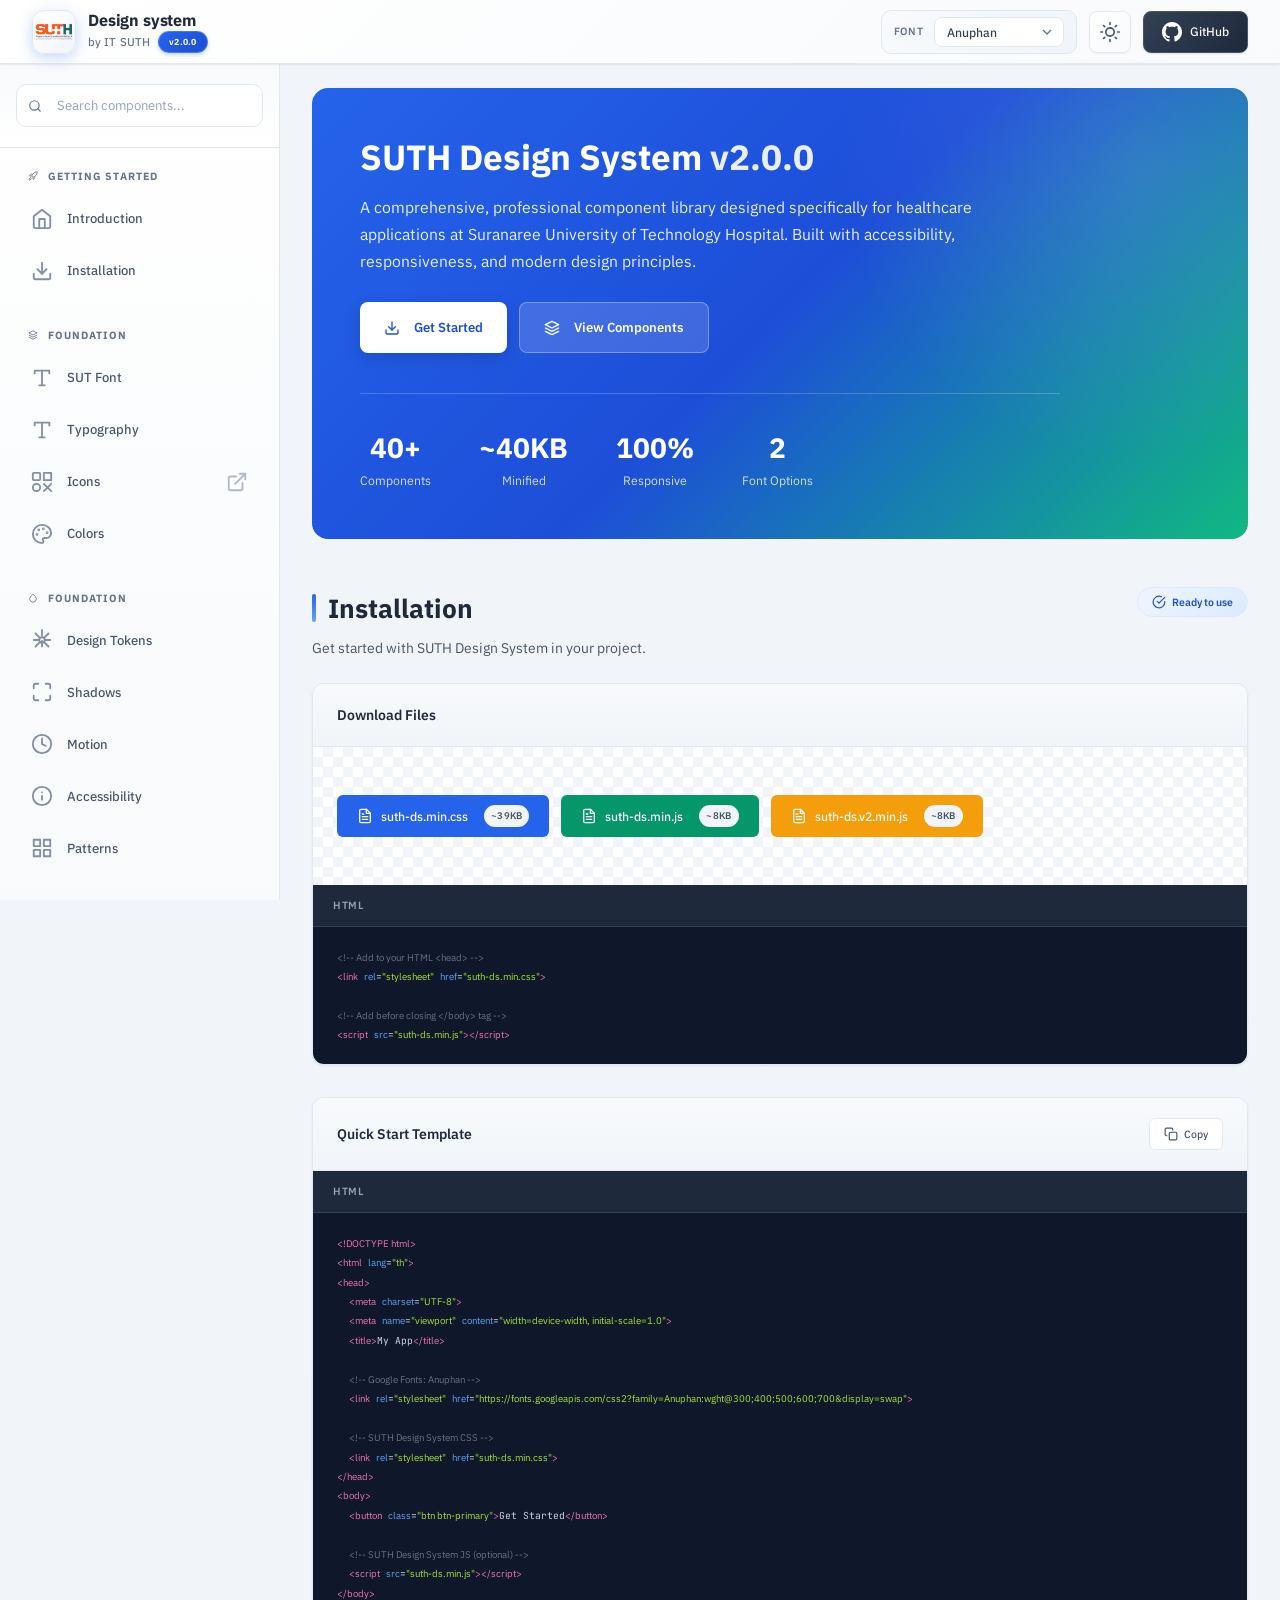
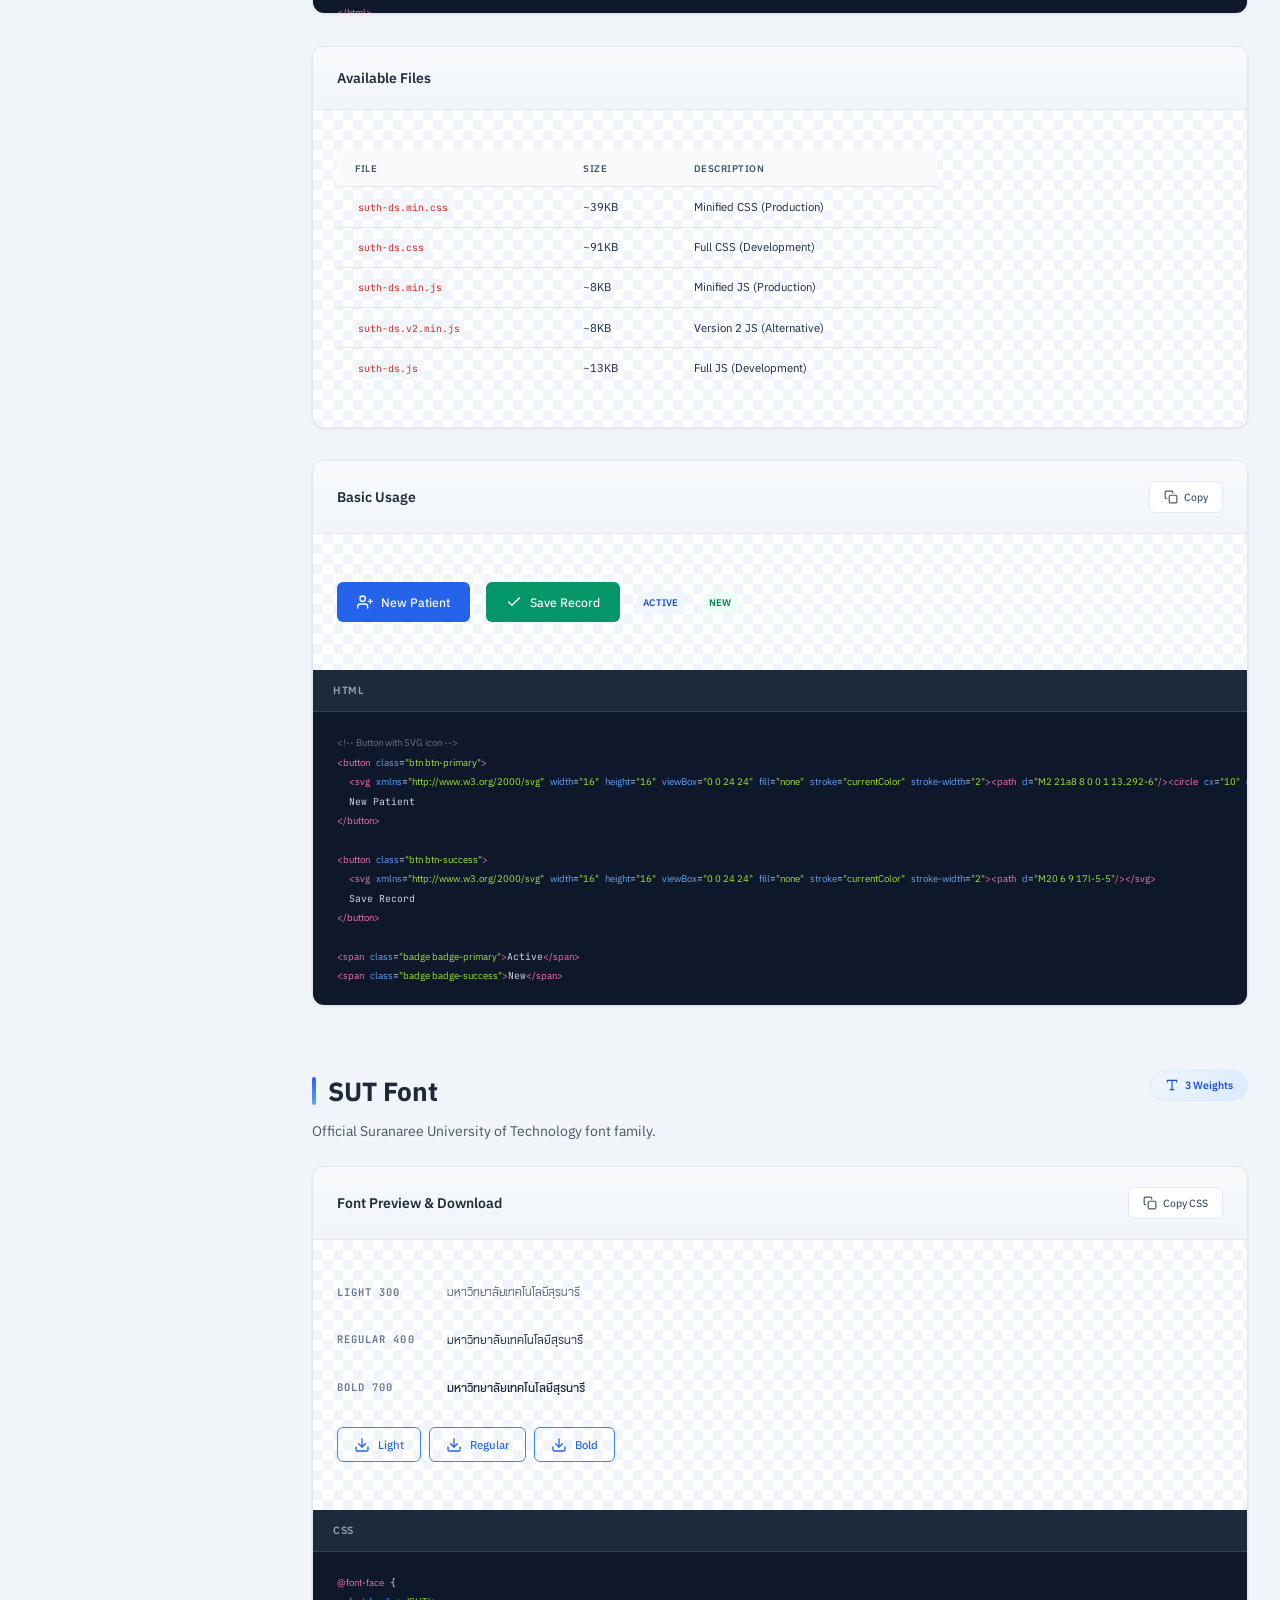
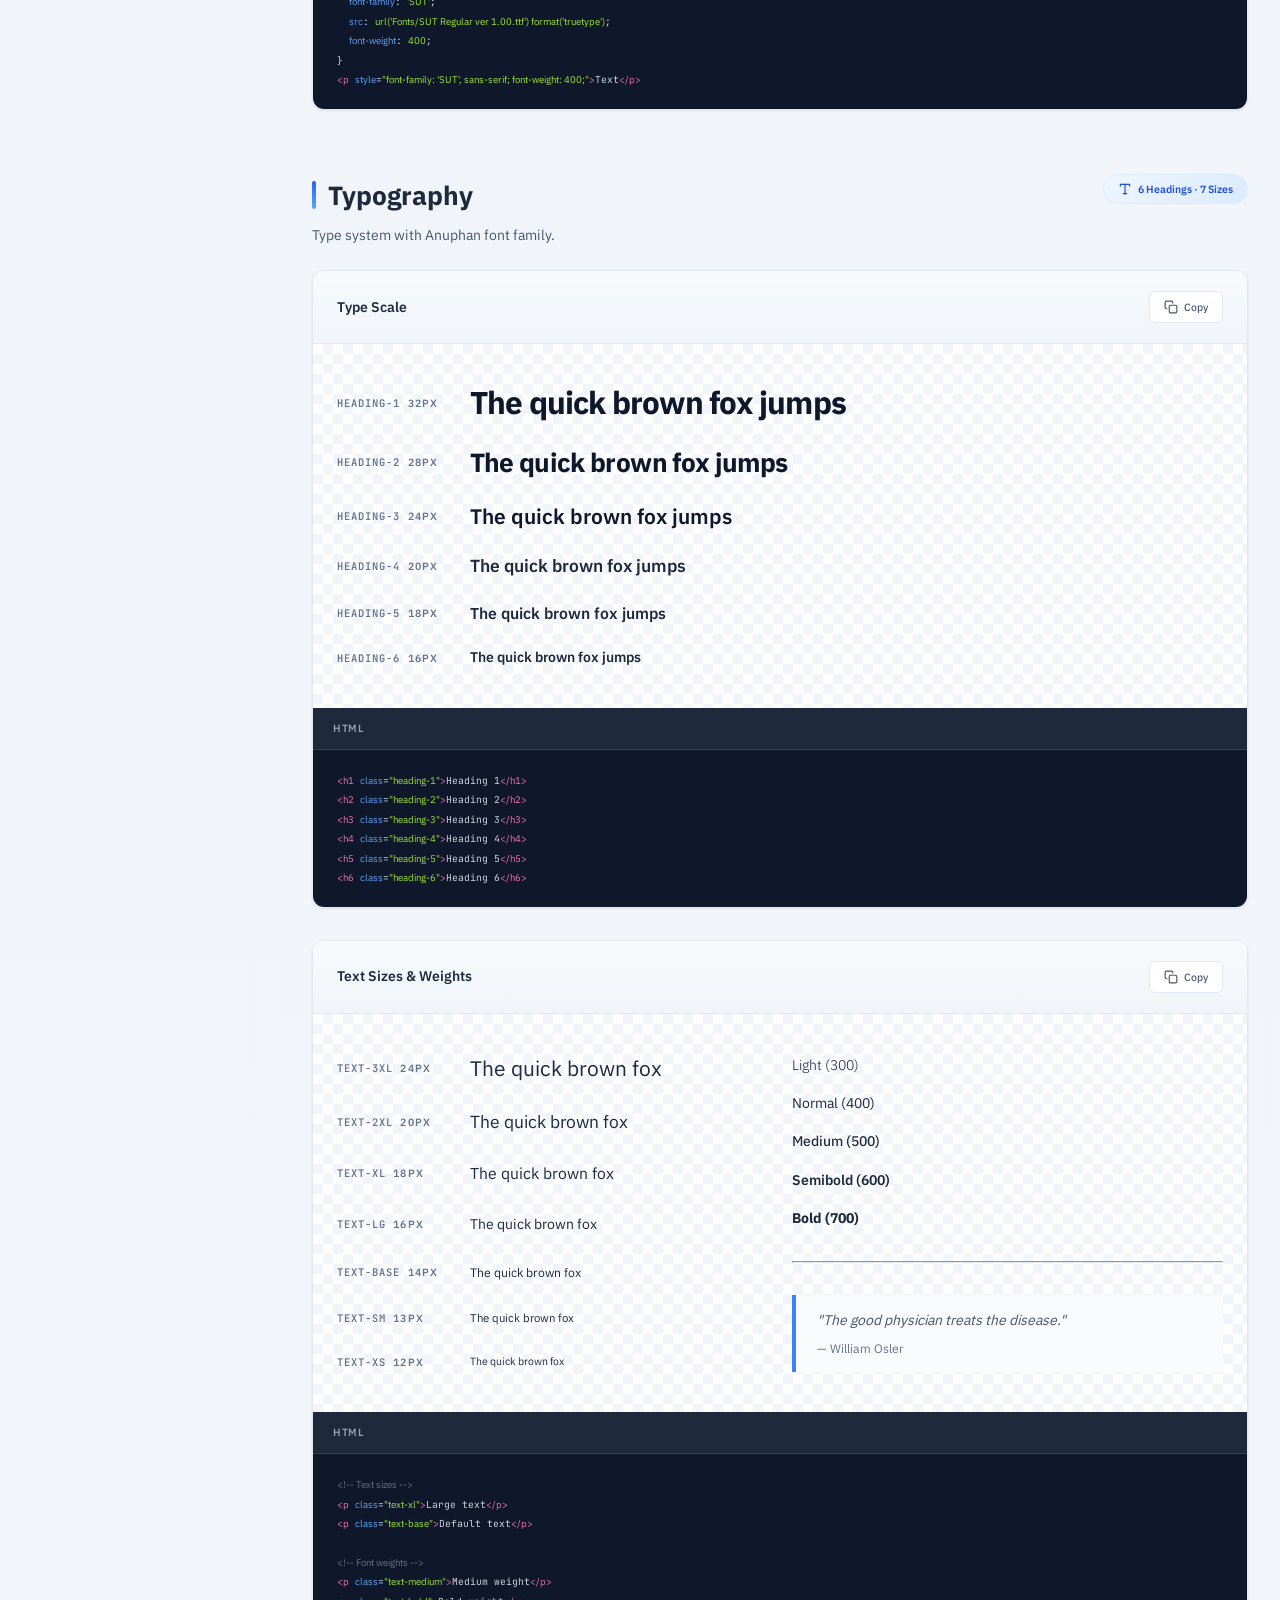
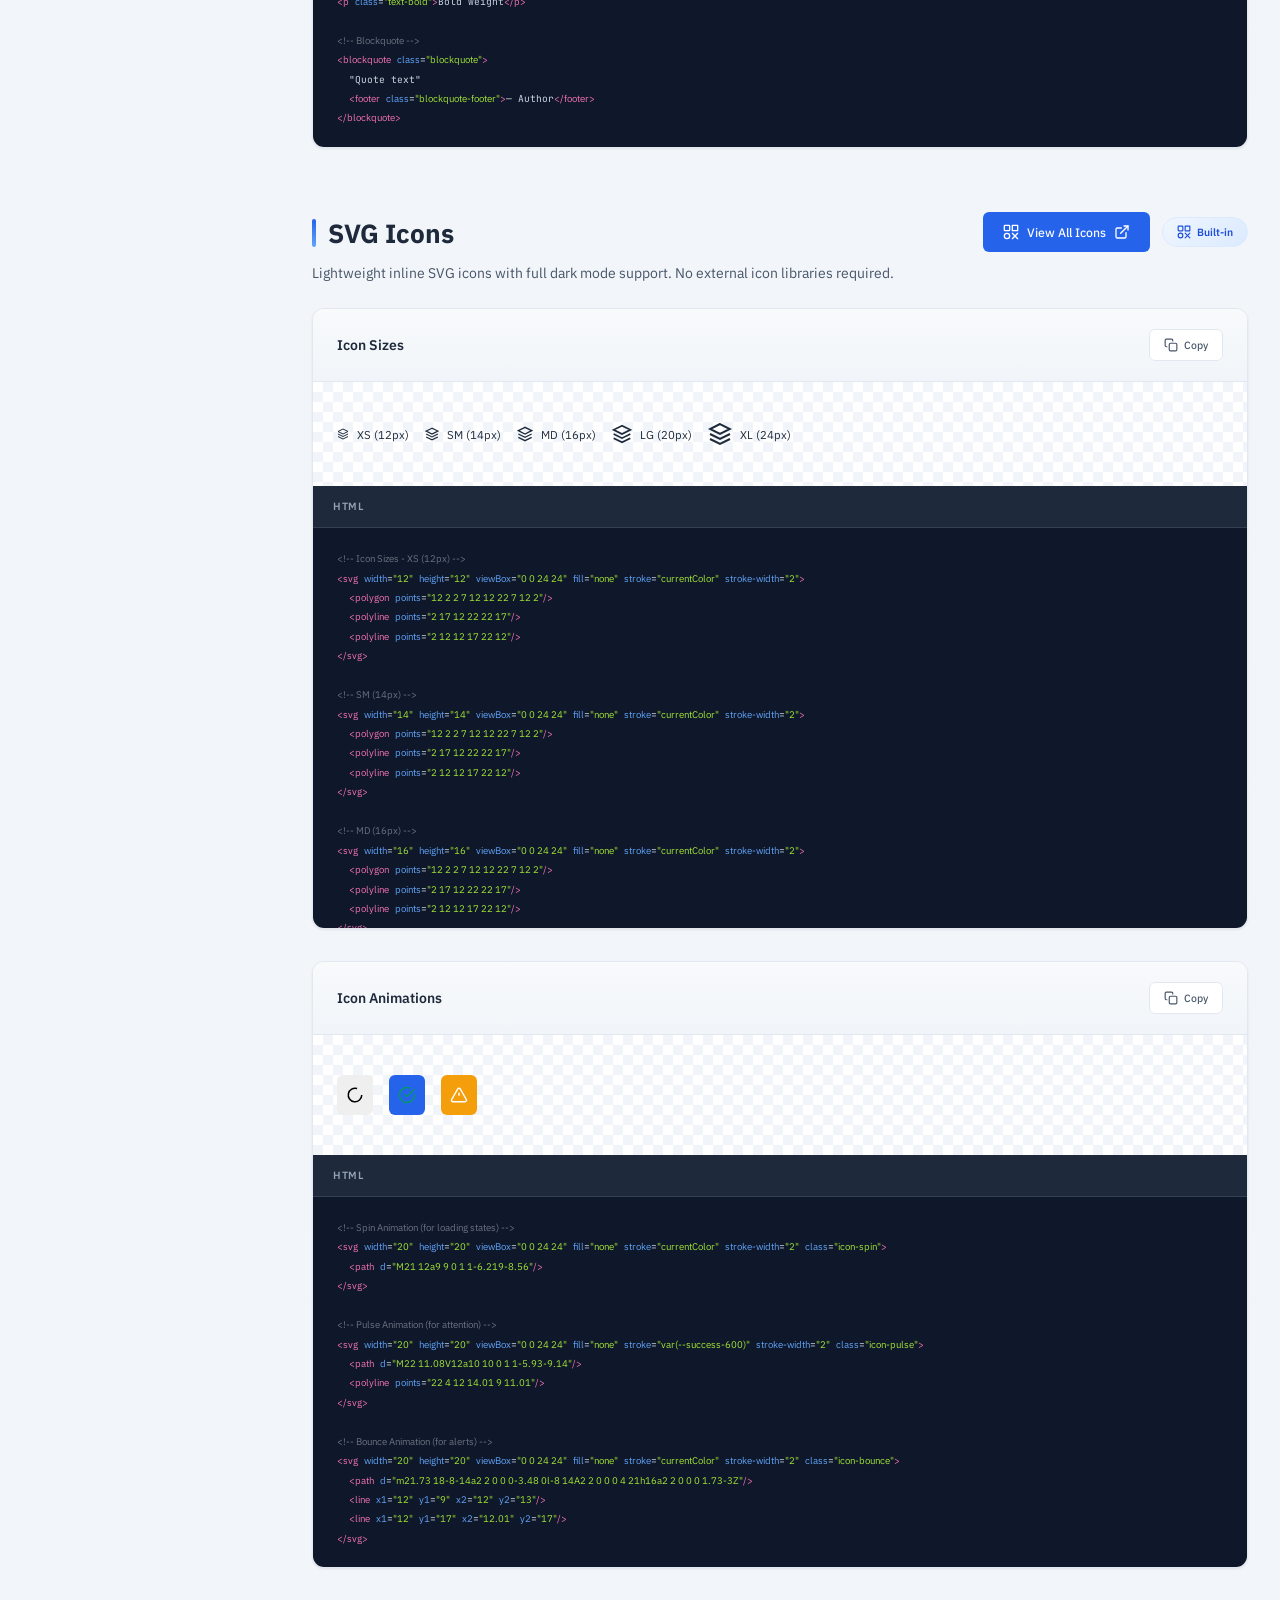
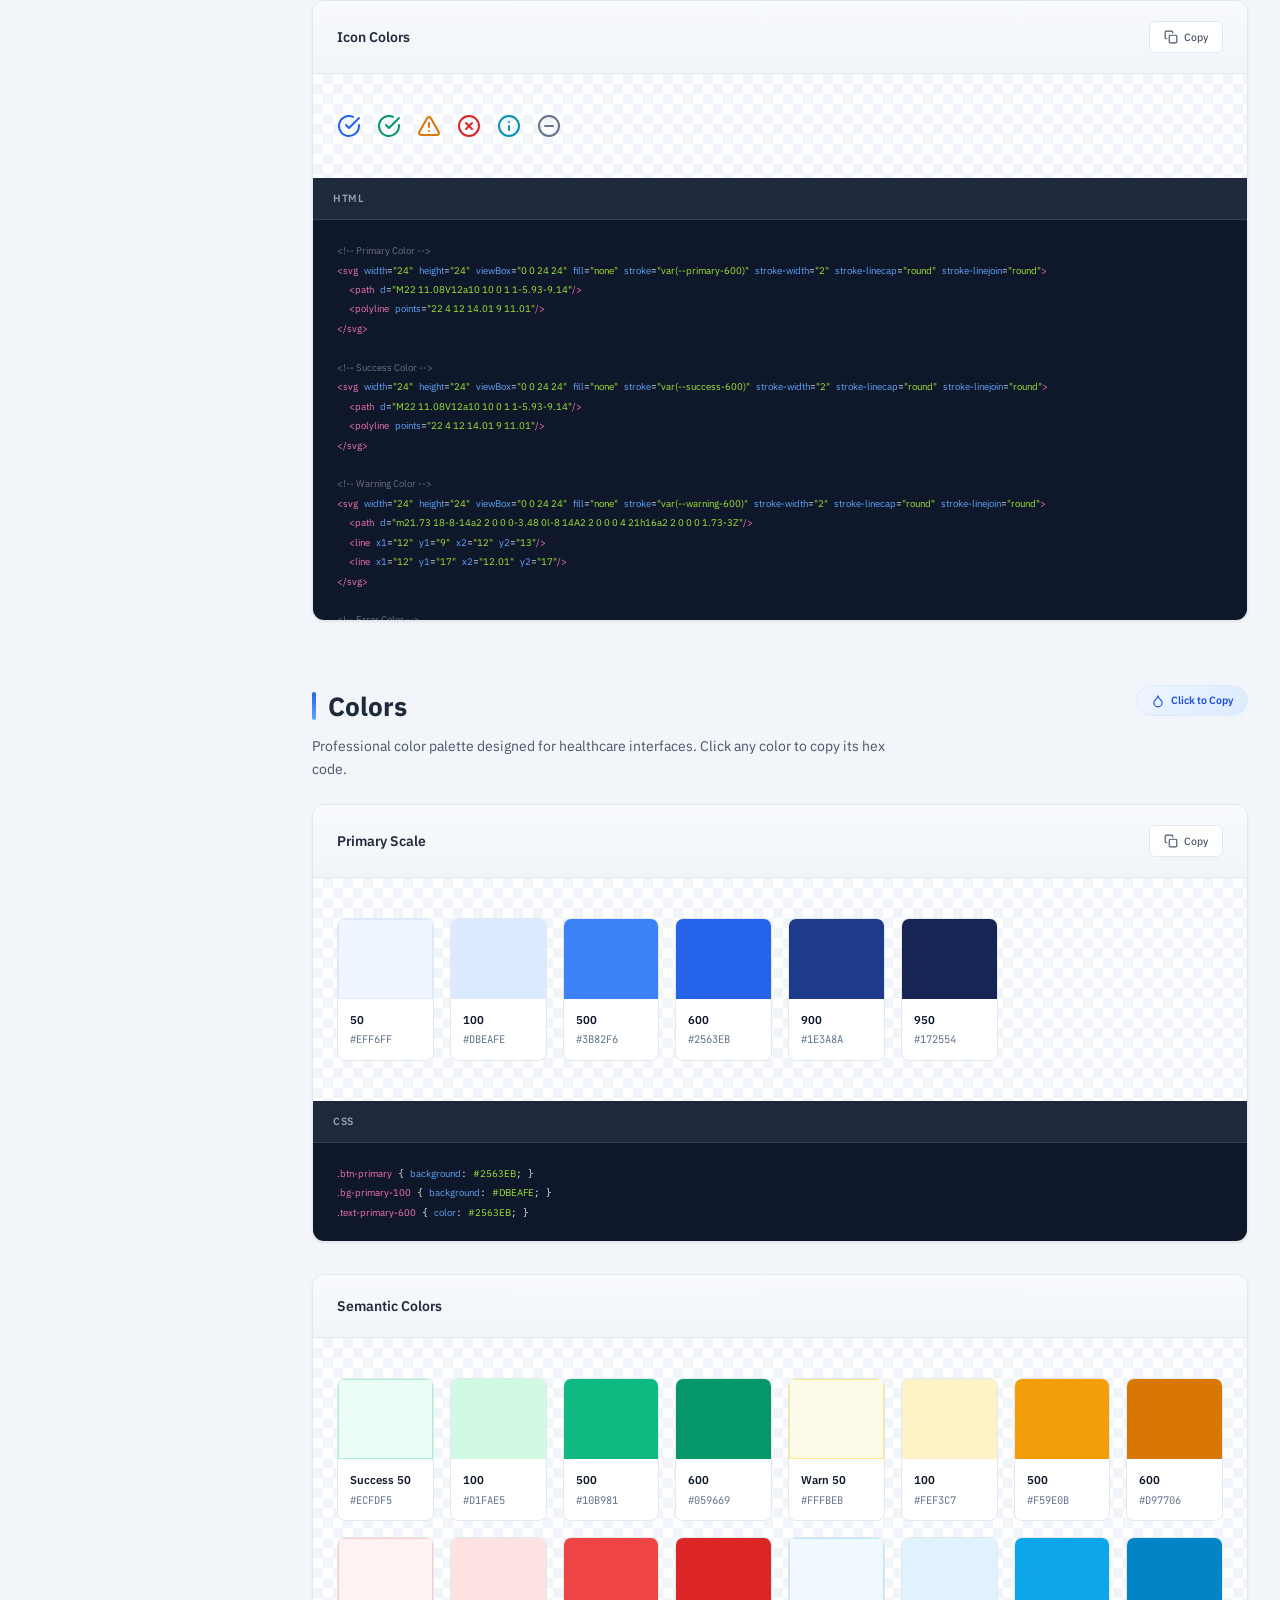
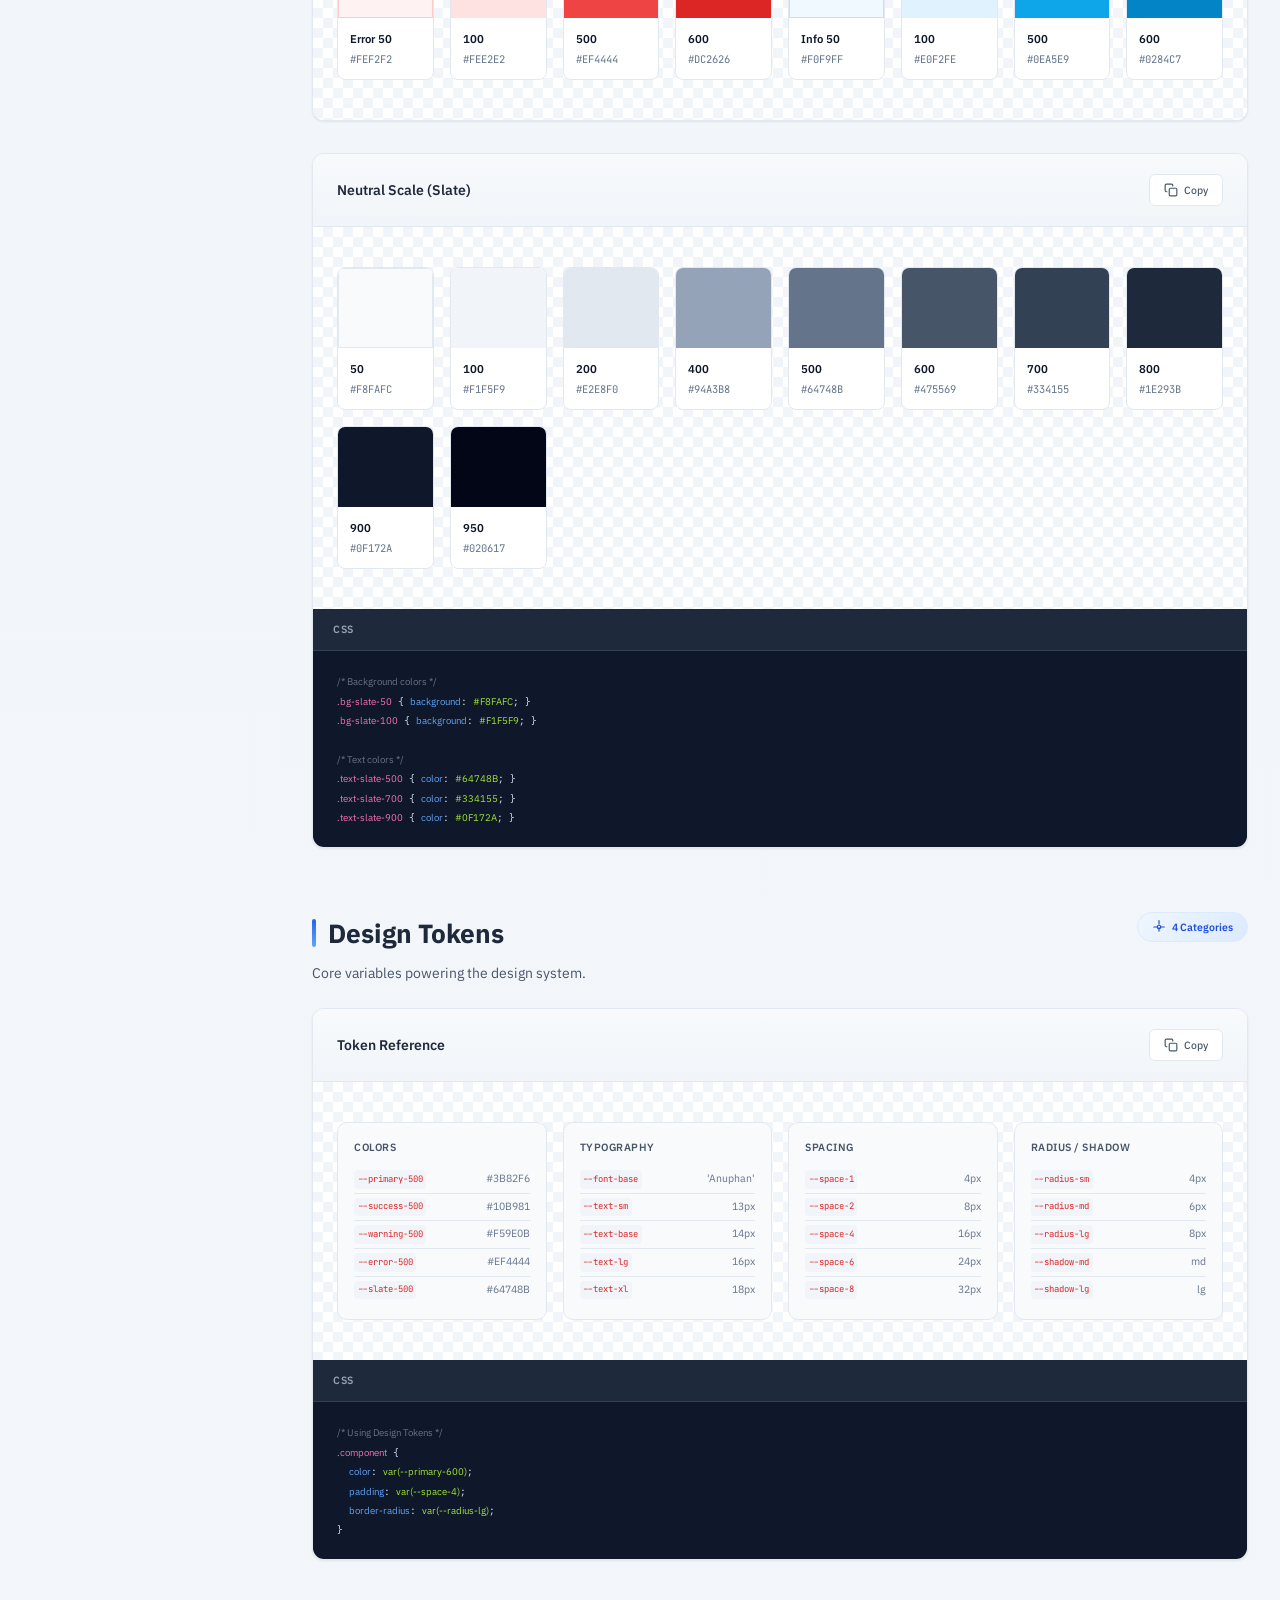
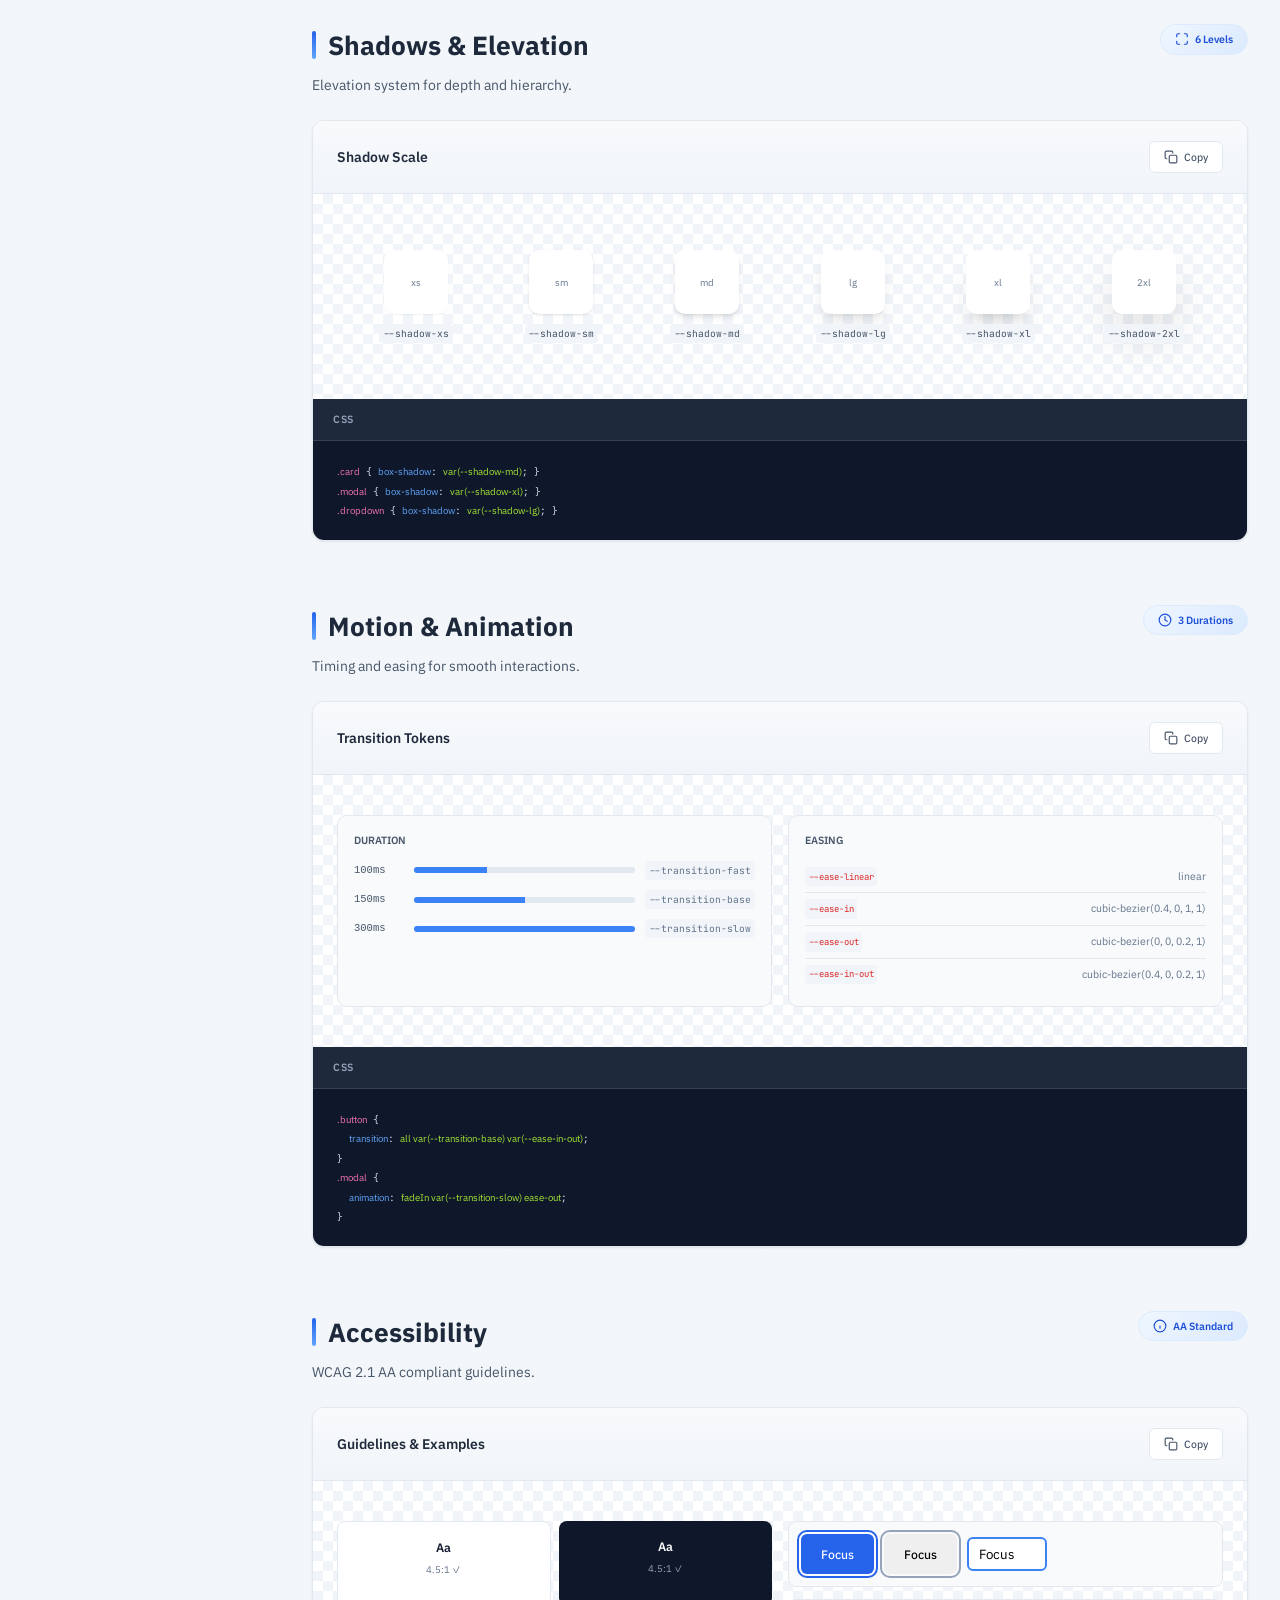
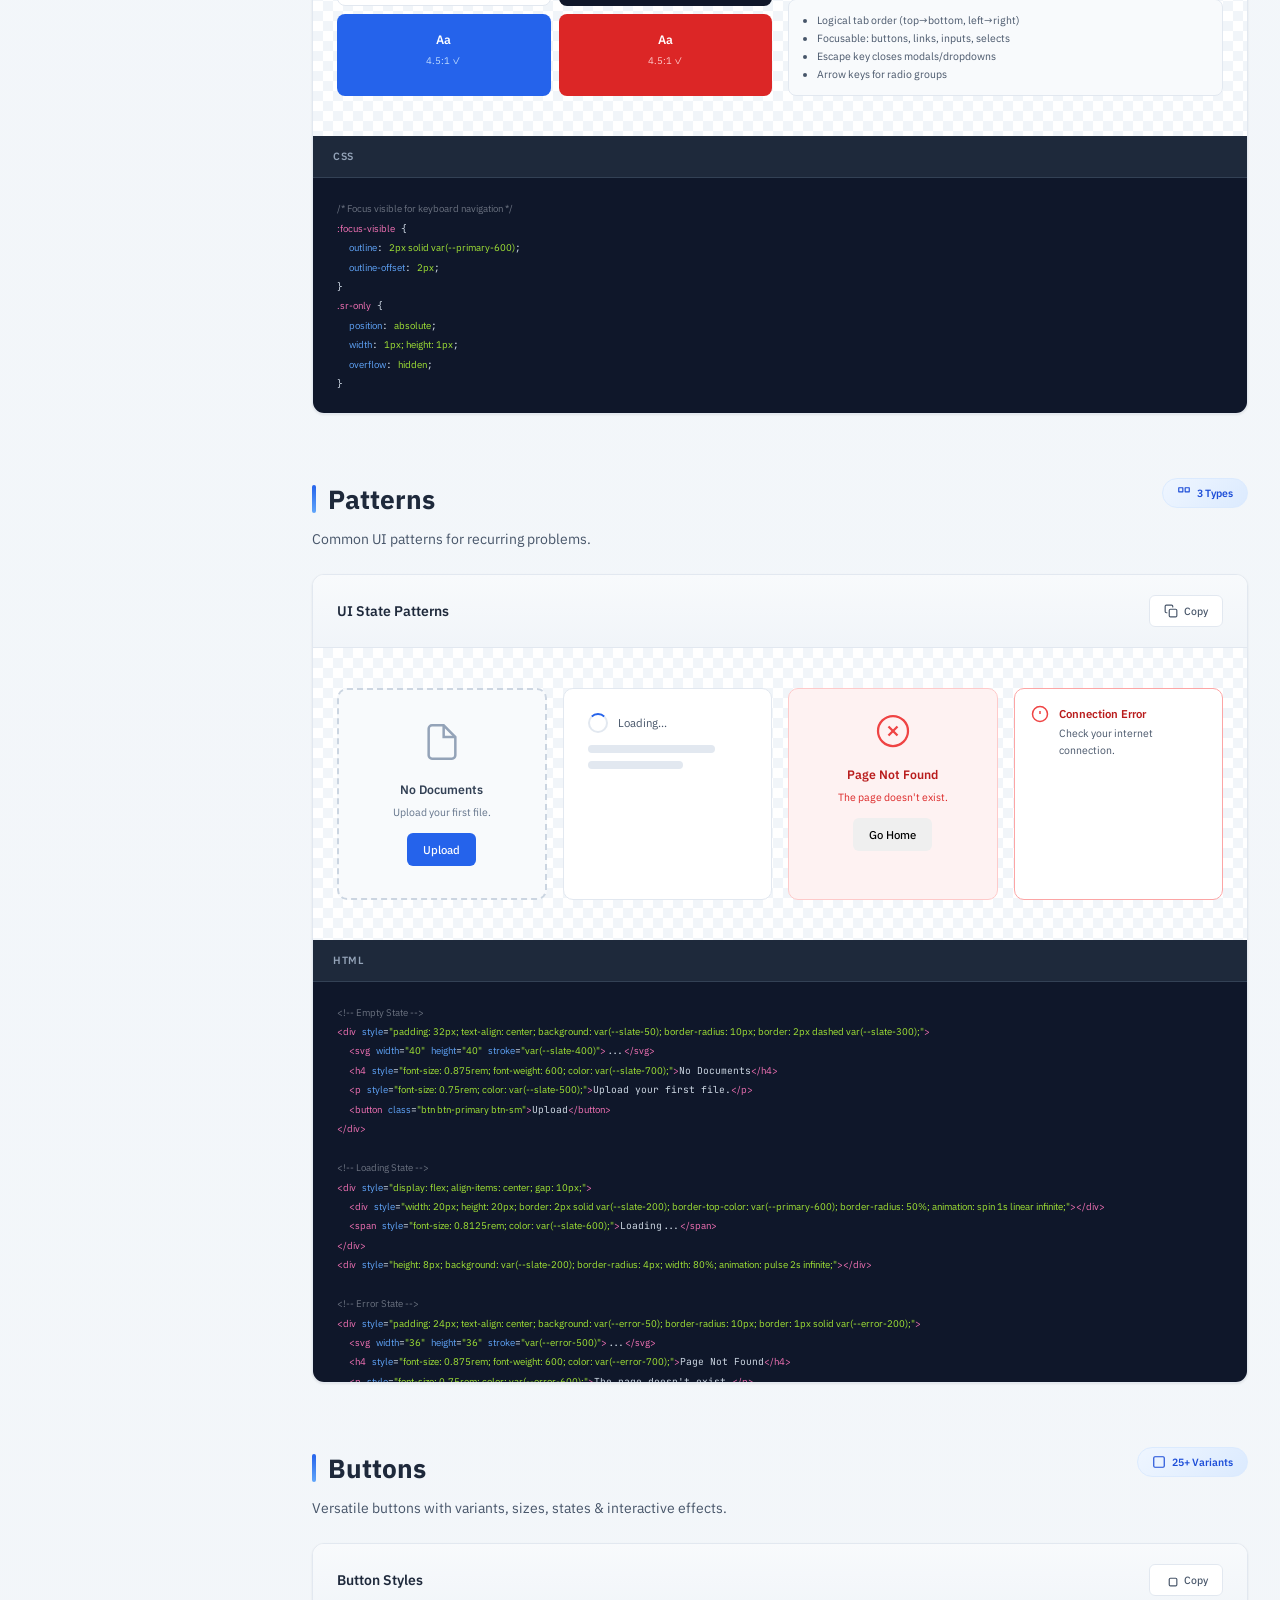
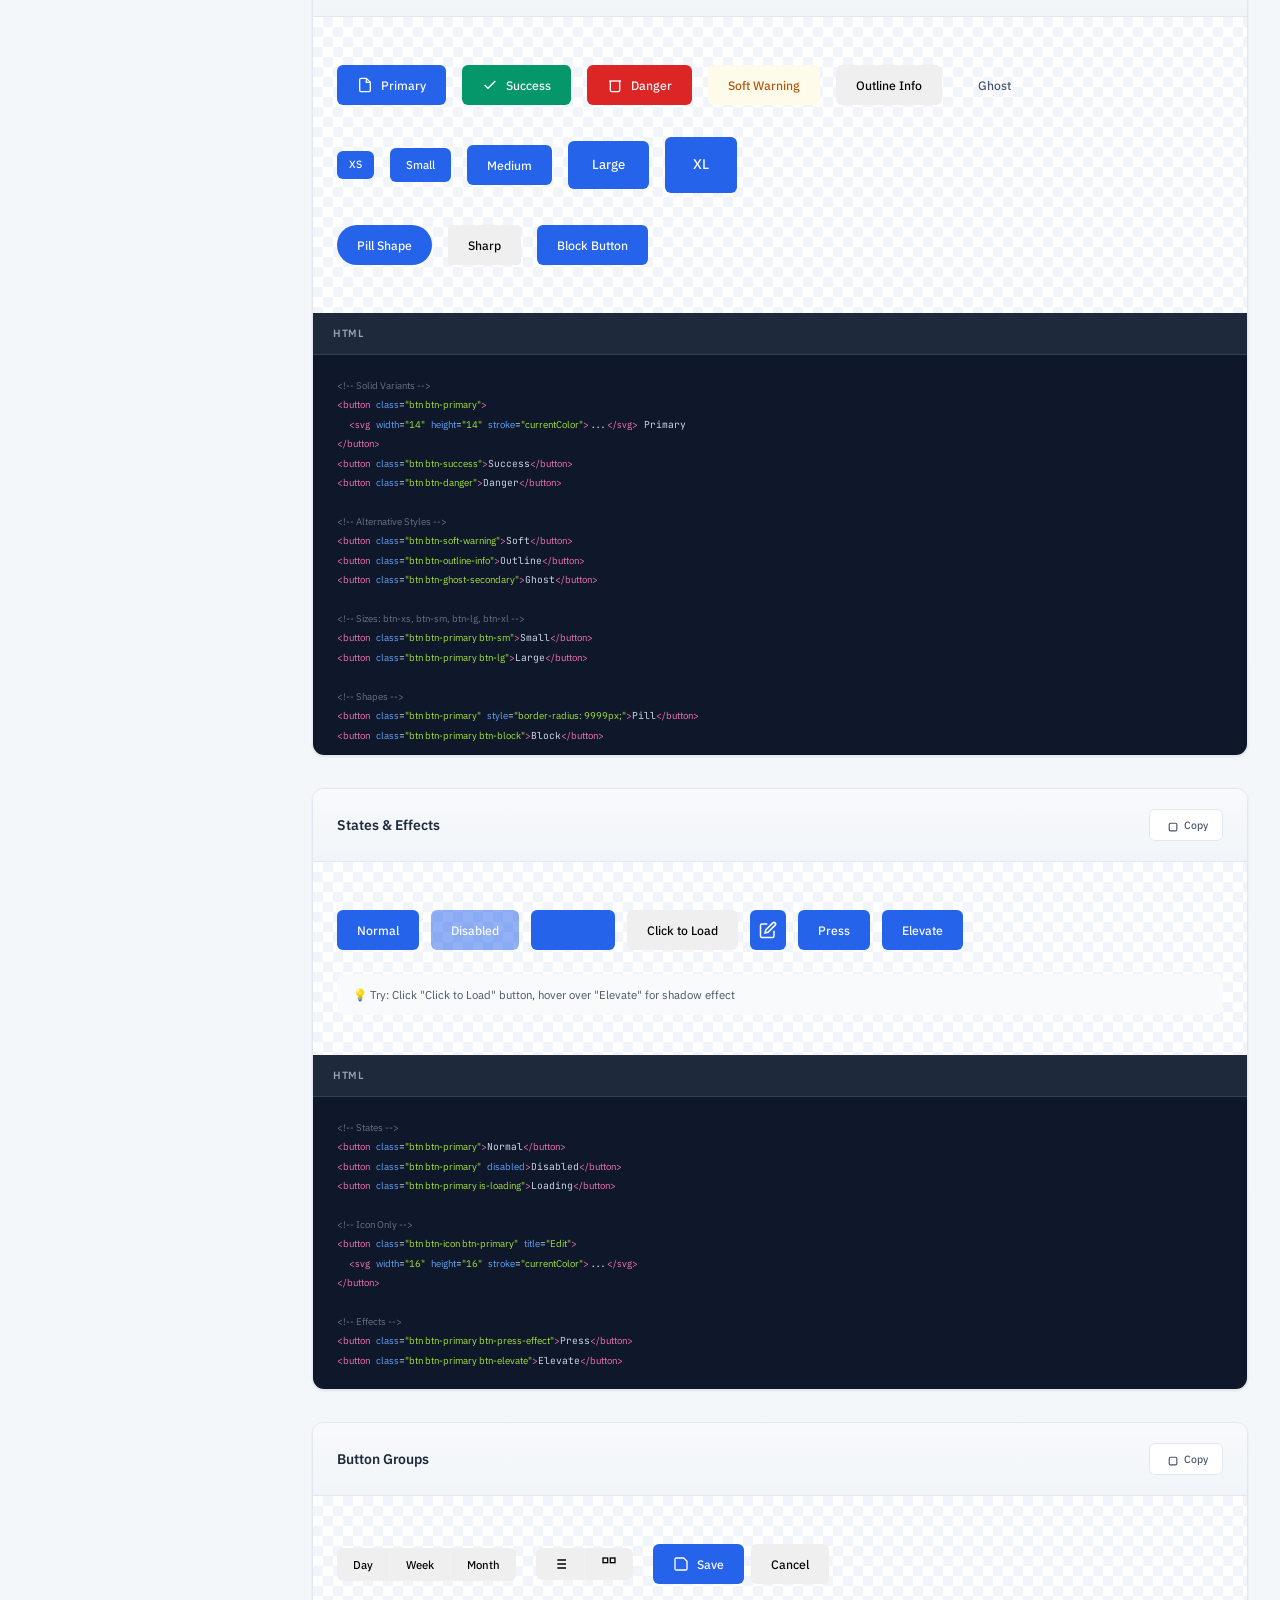
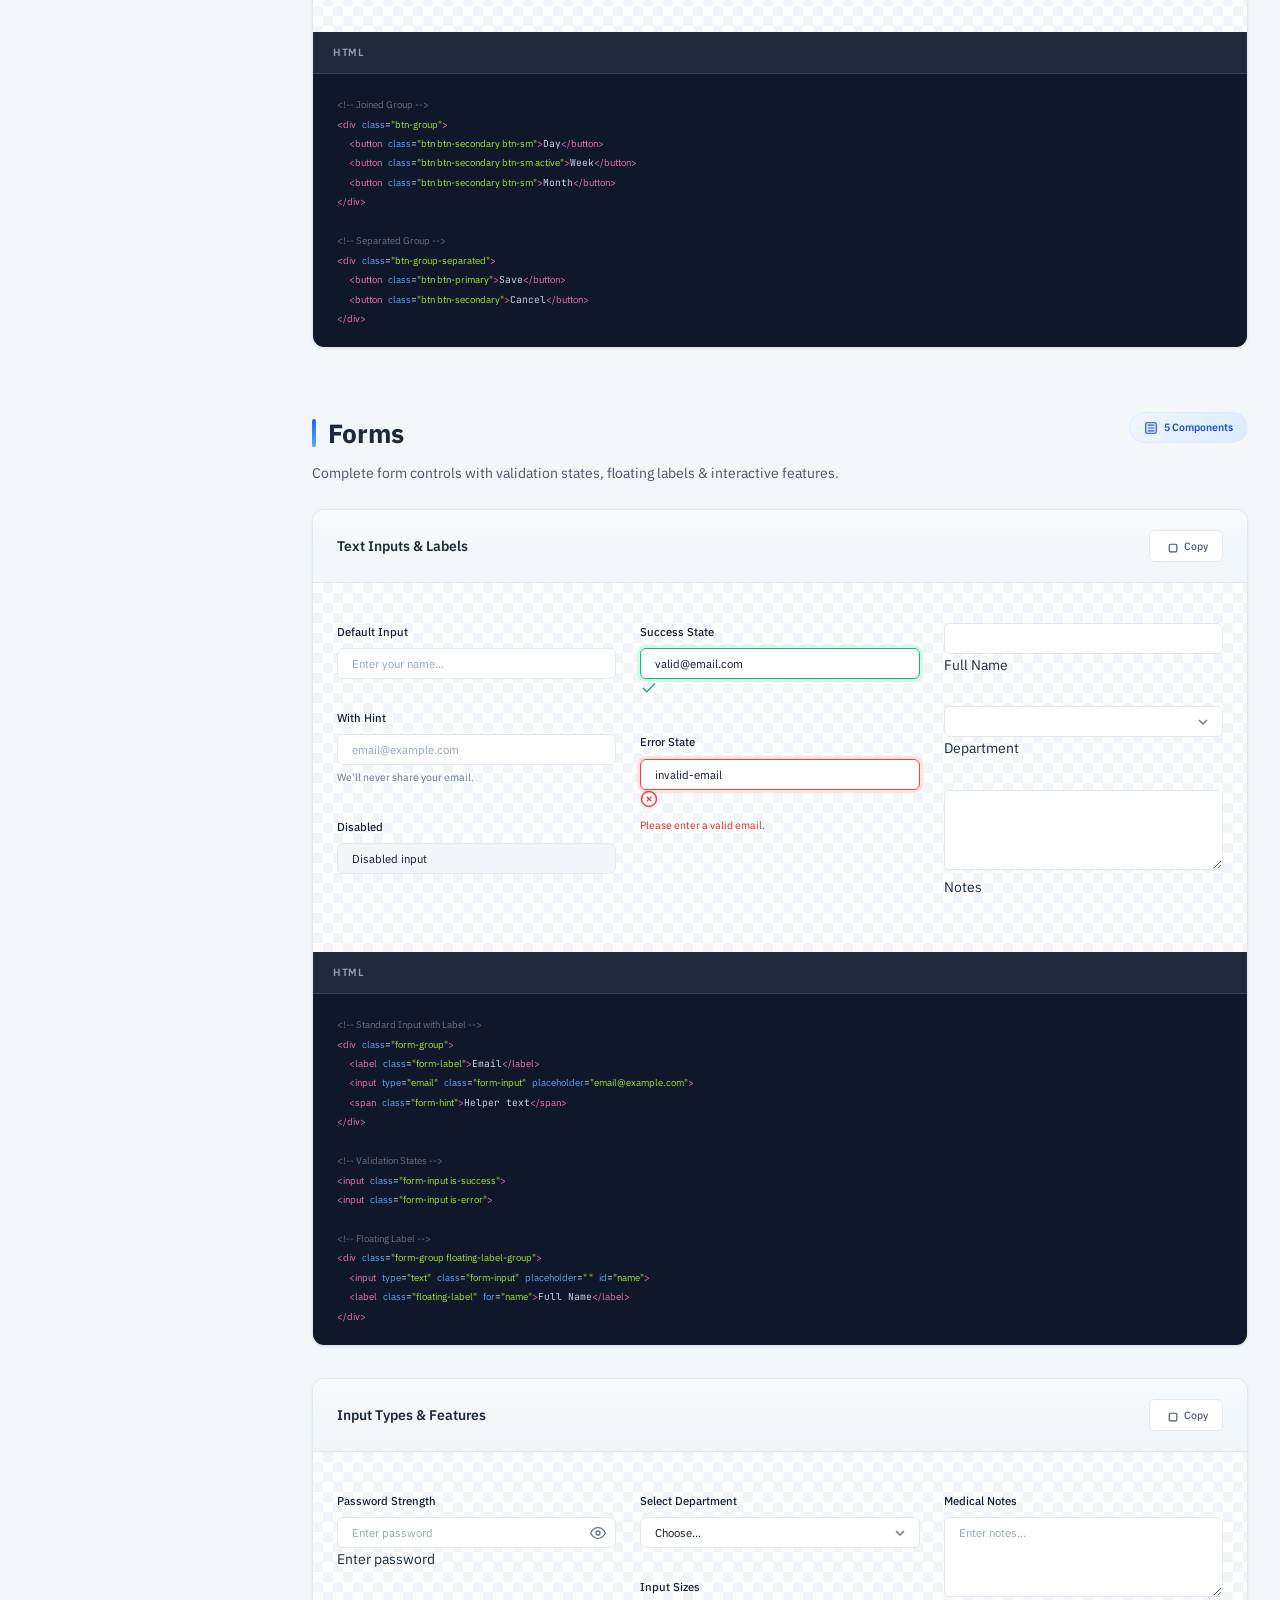
==== index.html @ c2926dd1 "Initialize project" ====
<!DOCTYPE html>
<html lang="th">
<head>
  <meta charset="UTF-8">
  <meta name="viewport" content="width=device-width, initial-scale=1.0, maximum-scale=5.0">
  <meta name="theme-color" content="#2563EB">
  <title>SUTH Design System v2.0.0 - Component Library</title>
  <meta name="description" content="SUTH Design System v2.0.0 - Professional UI Components for Healthcare Applications">
  
  <!-- Fonts -->
  <link rel="preconnect" href="https://fonts.googleapis.com">
  <link rel="preconnect" href="https://fonts.gstatic.com" crossorigin>
  <link href="https://fonts.googleapis.com/css2?family=Anuphan:wght@300;400;500;600;700&family=JetBrains+Mono:wght@400;500&display=swap" rel="stylesheet">
  
  <!-- Design System CSS -->
  <link rel="stylesheet" href="suth-ds.min.css">
  
  <!-- DataTables CSS -->
  <link rel="stylesheet" href="https://cdn.datatables.net/1.13.7/css/jquery.dataTables.min.css">
  <style>
    /* SVG Icon Animations */
    @keyframes spin {
      from { transform: rotate(0deg); }
      to { transform: rotate(360deg); }
    }
    @keyframes pulse {
      0%, 100% { opacity: 1; }
      50% { opacity: 0.5; }
    }
    @keyframes bounce {
      0%, 100% { transform: translateY(0); }
      50% { transform: translateY(-6px); }
    }
    .icon-spin { animation: spin 1s linear infinite; }
    .icon-pulse { animation: pulse 2s ease-in-out infinite; }
    .icon-bounce { animation: bounce 1s ease infinite; }
    
    /* ========================================
       DARK MODE SUPPORT FOR DOCUMENTATION
       ======================================== */
    
    /* ========================================
       COMPREHENSIVE DARK MODE OVERRIDES
       ======================================== */
    [data-theme="dark"] {
      --bg-primary: var(--slate-900);
      --bg-secondary: var(--slate-950);
      --text-primary: var(--slate-100);
      --text-secondary: var(--slate-400);
      --text-muted: var(--slate-500);
      --border-color: var(--slate-700);
      
      /* UI surface colors for dark mode */
      --ui-bg: var(--slate-900);
      --ui-bg-elevated: var(--slate-800);
      --ui-bg-sunken: var(--slate-950);
      --ui-bg-overlay: rgba(255, 255, 255, 0.05);
      --ui-bg-hover: var(--slate-800);
      --ui-bg-active: rgba(37, 99, 235, 0.15);
    }
    
    /* Light mode UI surface defaults */
    :root {
      --text-primary: var(--slate-900);
      --text-secondary: var(--slate-600);
      --text-muted: var(--slate-500);
      --border-color: var(--slate-200);
      --ui-bg: #FFFFFF;
      --ui-bg-elevated: var(--slate-50);
      --ui-bg-sunken: var(--slate-100);
      --ui-bg-overlay: rgba(0, 0, 0, 0.03);
      --ui-bg-hover: var(--slate-100);
      --ui-bg-active: var(--primary-50);
    }
    
    /* Body */
    /* Header */
    [data-theme="dark"] .ds-header {
      background: rgba(15, 23, 42, 0.95);
      border-bottom-color: var(--border-color);
    }
    [data-theme="dark"] .ds-header-title-main {
      color: var(--text-primary);
    }
    [data-theme="dark"] .ds-header-brand {
      background: var(--slate-800);
    }
    
    /* Sidebar */
    [data-theme="dark"] .ds-sidebar {
      background: var(--ui-bg);
      border-right-color: var(--border-color);
    }
    [data-theme="dark"] .ds-nav-link {
      color: var(--text-secondary);
    }
    [data-theme="dark"] .ds-nav-link:hover {
      background: var(--ui-bg-hover);
      color: var(--text-primary);
    }
    [data-theme="dark"] .ds-nav-link.active {
      background: var(--ui-bg-active);
      color: var(--primary-400);
    }
    [data-theme="dark"] .ds-nav-link.active .ds-nav-icon,
    [data-theme="dark"] .ds-nav-link:hover .ds-nav-icon {
      color: var(--primary-400);
    }
    [data-theme="dark"] .sidebar-search-input {
      background: var(--ui-bg-elevated);
      border-color: var(--border-color);
      color: var(--text-primary);
    }
    [data-theme="dark"] .sidebar-search-input:focus {
      background: var(--ui-bg);
    }
    
    /* Main content - Dark mode handled in main styles */
    
    /* Hero - Uses same gradient for both themes */
    
    /* Section titles - Dark mode handled in main styles */
    
    /* Component cards - Dark mode code section */
    [data-theme="dark"] .ds-component-code {
      background: #020617;
    }
    [data-theme="dark"] .ds-component-code-header {
      background: linear-gradient(180deg, #1e293b 0%, #0f172a 100%);
      border-bottom-color: var(--slate-700);
    }
    
    /* Alert Modals Dark Mode */
    [data-theme="dark"] .demo-modal-overlay .modal-alert-icon.success {
      background: rgba(34, 197, 94, 0.2);
      color: #4ade80;
    }
    [data-theme="dark"] .demo-modal-overlay .modal-alert-icon.warning {
      background: rgba(245, 158, 11, 0.2);
      color: #fbbf24;
    }
    [data-theme="dark"] .demo-modal-overlay .modal-alert-icon.error {
      background: rgba(239, 68, 68, 0.2);
      color: #f87171;
    }
    [data-theme="dark"] .demo-modal-overlay .modal-alert-icon.info {
      background: rgba(59, 130, 246, 0.2);
      color: #60a5fa;
    }
    
    /* Font selector */
    [data-theme="dark"] .font-selector {
      background: var(--ui-bg-elevated);
      border-color: var(--border-color);
    }
    [data-theme="dark"] .font-selector select {
      background: var(--ui-bg);
      border-color: var(--border-color);
      color: var(--text-primary);
    }
    
    /* GitHub link */
    [data-theme="dark"] .github-link {
      background: var(--slate-700);
    }
    [data-theme="dark"] .github-link:hover {
      background: var(--slate-600);
    }
    
    /* Mobile menu */
    [data-theme="dark"] .mobile-menu-toggle {
      background: var(--ui-bg-elevated);
      color: var(--text-primary);
      border-color: var(--border-color);
    }
    
    /* Copy button */
    [data-theme="dark"] .btn-copy {
      background: var(--ui-bg-elevated);
      border-color: var(--border-color);
      color: var(--text-secondary);
    }
    [data-theme="dark"] .btn-copy:hover {
      background: var(--ui-bg-hover);
      color: var(--text-primary);
      border-color: var(--slate-600);
    }
    
    /* Toast */
    [data-theme="dark"] .toast {
      background: var(--ui-bg);
    }
    [data-theme="dark"] .toast-close:hover {
      background: var(--ui-bg-hover);
    }
    
    /* Scroll to top */
    [data-theme="dark"] .scroll-top {
      background: var(--ui-bg);
      border-color: var(--border-color);
      color: var(--text-secondary);
    }
    [data-theme="dark"] .scroll-top:hover {
      background: var(--ui-bg-active);
      color: var(--primary-400);
      border-color: var(--primary-500);
    }
    
    /* Color items */
    [data-theme="dark"] .color-item {
      background: var(--ui-bg);
      border-color: var(--border-color);
    }
    [data-theme="dark"] .color-item:hover {
      border-color: var(--slate-600);
    }
    
    /* Device preview bar */
    [data-theme="dark"] .device-preview-bar {
      background: var(--ui-bg-elevated);
    }
    [data-theme="dark"] .device-btn {
      color: var(--text-secondary);
    }
    [data-theme="dark"] .device-btn:hover {
      background: var(--slate-700);
      color: var(--text-primary);
    }
    [data-theme="dark"] .device-btn.active {
      background: var(--ui-bg);
      color: var(--primary-400);
    }
    
    /* Accordion */
    [data-theme="dark"] .accordion-enhanced .accordion-header:hover {
      background: linear-gradient(to right, var(--slate-800), var(--ui-bg));
    }
    
    /* DataTables */
    [data-theme="dark"] .dataTables_wrapper .dataTables_filter input,
    [data-theme="dark"] .dataTables_wrapper .dataTables_length select {
      background-color: var(--ui-bg-elevated);
      border-color: var(--border-color);
      color: var(--text-primary);
    }
    [data-theme="dark"] .dataTables_wrapper .dataTables_paginate .paginate_button {
      background: var(--ui-bg-elevated) !important;
      border-color: var(--border-color);
      color: var(--text-secondary) !important;
    }
    [data-theme="dark"] .dataTables_wrapper .dataTables_paginate .paginate_button:hover {
      background: var(--ui-bg-active) !important;
      border-color: var(--primary-500);
      color: var(--primary-400) !important;
    }
    [data-theme="dark"] .dataTables_wrapper .dataTables_paginate .paginate_button.current {
      background: var(--primary-600) !important;
      border-color: var(--primary-600);
      color: white !important;
    }
    [data-theme="dark"] .dataTables_wrapper .dataTables_paginate .paginate_button.disabled {
      background: var(--slate-800) !important;
      opacity: 0.4;
    }
    [data-theme="dark"] table.datatable thead th:hover {
      background: var(--ui-bg-elevated);
    }
    [data-theme="dark"] table.datatable tbody tr:hover {
      background: var(--ui-bg-hover);
    }
    
    /* Table scrollbar */
    [data-theme="dark"] .table-responsive-wrapper::-webkit-scrollbar-track {
      background: var(--slate-800);
    }
    [data-theme="dark"] .table-responsive-wrapper::-webkit-scrollbar-thumb {
      background: var(--slate-600);
    }
    
    /* Badge soft */
    [data-theme="dark"] .badge-soft {
      background: var(--ui-bg-elevated);
      color: var(--text-secondary);
    }
    
    /* Empty state icon */
    [data-theme="dark"] .empty-icon {
      background: var(--ui-bg-elevated);
    }
    
    /* Grid demo */
    [data-theme="dark"] .grid-demo-item {
      background: rgba(37, 99, 235, 0.1);
      border-color: rgba(37, 99, 235, 0.3);
      color: var(--primary-400);
    }
    
    /* Chart placeholder */
    [data-theme="dark"] .chart-placeholder {
      background: linear-gradient(to top, rgba(37, 99, 235, 0.1) 0%, rgba(37, 99, 235, 0.2) 100%);
    }
    [data-theme="dark"] .chart-placeholder::before {
      background: linear-gradient(to top, rgba(37, 99, 235, 0.3), transparent);
    }
    
    /* Search highlight */
    [data-theme="dark"] .highlight {
      background: rgba(250, 204, 21, 0.3);
      color: var(--text-primary);
    }
    
    /* DataTables Custom Styling to match SUTH Design System */
    .dataTables_wrapper {
      font-family: 'Anuphan', sans-serif;
      font-size: 0.875rem;
      padding: 16px;
    }
    .dataTables_wrapper .dataTables_filter {
      margin-bottom: 16px;
    }
    .dataTables_wrapper .dataTables_filter label {
      color: var(--text-secondary);
      font-weight: 500;
    }
    .dataTables_wrapper .dataTables_filter input {
      padding: 10px 16px 10px 36px;
      border: 1px solid var(--border-color);
      border-radius: var(--radius-lg);
      font-size: 0.875rem;
      background: var(--ui-bg);
      font-family: 'Anuphan', sans-serif;
      min-width: 240px;
      background-image: url("data:image/svg+xml,%3Csvg xmlns='http://www.w3.org/2000/svg' width='16' height='16' viewBox='0 0 24 24' fill='none' stroke='%2364748B' stroke-width='2'%3E%3Ccircle cx='11' cy='11' r='8'/%3E%3Cpath d='m21 21-4.35-4.35'/%3E%3C/svg%3E");
      background-repeat: no-repeat;
      background-position: 12px center;
    }
    .dataTables_wrapper .dataTables_filter input:focus {
      outline: none;
      border-color: var(--primary-400);
      box-shadow: 0 0 0 3px var(--primary-100);
    }
    .dataTables_wrapper .dataTables_length {
      margin-bottom: 16px;
    }
    .dataTables_wrapper .dataTables_length label {
      color: var(--text-secondary);
      font-weight: 500;
    }
    .dataTables_wrapper .dataTables_length select {
      padding: 8px 32px 8px 14px;
      border: 1px solid var(--border-color);
      border-radius: var(--radius-lg);
      font-size: 0.875rem;
      background: var(--ui-bg);
      font-family: 'Anuphan', sans-serif;
      appearance: none;
      background-image: url("data:image/svg+xml,%3Csvg xmlns='http://www.w3.org/2000/svg' width='14' height='14' viewBox='0 0 24 24' fill='none' stroke='%2364748B' stroke-width='2'%3E%3Cpolyline points='6 9 12 15 18 9'%3E%3C/polyline%3E%3C/svg%3E");
      background-repeat: no-repeat;
      background-position: right 10px center;
      cursor: pointer;
    }
    .dataTables_wrapper .dataTables_length select:focus {
      outline: none;
      border-color: var(--primary-400);
      box-shadow: 0 0 0 3px var(--primary-100);
    }
    .dataTables_wrapper .dataTables_paginate {
      margin-top: 20px;
      padding-top: 16px;
      border-top: 1px solid var(--border-color);
    }
    .dataTables_wrapper .dataTables_paginate .paginate_button {
      padding: 8px 14px;
      margin: 0 4px;
      border: 1px solid var(--border-color);
      border-radius: var(--radius-md);
      background: var(--ui-bg);
      color: var(--text-secondary) !important;
      font-size: 0.875rem;
      font-family: 'Anuphan', sans-serif;
      cursor: pointer;
      transition: all 0.2s;
      min-width: 36px;
      text-align: center;
    }
    .dataTables_wrapper .dataTables_paginate .paginate_button:hover {
      background: var(--primary-50) !important;
      border-color: var(--primary-300);
      color: var(--primary-600) !important;
      transform: translateY(-1px);
    }
    .dataTables_wrapper .dataTables_paginate .paginate_button.current {
      background: var(--primary-600) !important;
      border-color: var(--primary-600);
      color: white !important;
      font-weight: 600;
    }
    .dataTables_wrapper .dataTables_paginate .paginate_button.disabled {
      opacity: 0.4;
      cursor: not-allowed;
      background: var(--slate-100) !important;
    }
    .dataTables_wrapper .dataTables_paginate .paginate_button.disabled:hover {
      transform: none;
      border-color: var(--border-color);
      color: var(--text-secondary) !important;
    }
    .dataTables_wrapper .dataTables_info {
      color: var(--text-muted);
      font-size: 0.8125rem;
      padding-top: 8px;
    }
    table.datatable {
      border-collapse: separate;
      border-spacing: 0;
    }
    table.datatable thead th {
      cursor: pointer;
      user-select: none;
      padding: 14px 16px;
      font-weight: 600;
      color: var(--text-primary);
      border-bottom: 2px solid var(--border-color);
      white-space: nowrap;
    }
    table.datatable thead th:hover {
      background: var(--slate-50);
      color: var(--primary-600);
    }
    table.datatable tbody td {
      padding: 14px 16px;
      border-bottom: 1px solid var(--border-color);
      vertical-align: middle;
    }
    table.datatable tbody tr:hover {
      background: var(--primary-50);
    }
    /* SVG Sorting Icons */
    table.datatable thead th.sorting,
    table.datatable thead th.sorting_asc,
    table.datatable thead th.sorting_desc {
      padding-right: 32px;
      position: relative;
    }
    table.datatable thead th.sorting:after,
    table.datatable thead th.sorting_asc:after,
    table.datatable thead th.sorting_desc:after {
      position: absolute;
      right: 12px;
      top: 50%;
      transform: translateY(-50%);
      width: 12px;
      height: 12px;
      background-size: contain;
      background-repeat: no-repeat;
      background-position: center;
    }
    table.datatable thead th.sorting:after {
      content: "";
      background-image: url("data:image/svg+xml,%3Csvg xmlns='http://www.w3.org/2000/svg' width='12' height='12' viewBox='0 0 24 24' fill='none' stroke='%2364748B' stroke-width='2' stroke-linecap='round' stroke-linejoin='round'%3E%3Cpath d='m3 8 4-4 4 4'/%3E%3Cpath d='m3 16 4 4 4-4'/%3E%3C/svg%3E");
      opacity: 0.5;
    }
    table.datatable thead th.sorting_asc:after {
      content: "";
      background-image: url("data:image/svg+xml,%3Csvg xmlns='http://www.w3.org/2000/svg' width='12' height='12' viewBox='0 0 24 24' fill='none' stroke='%232563EB' stroke-width='2' stroke-linecap='round' stroke-linejoin='round'%3E%3Cpath d='m3 8 4-4 4 4'/%3E%3C/svg%3E");
    }
    table.datatable thead th.sorting_desc:after {
      content: "";
      background-image: url("data:image/svg+xml,%3Csvg xmlns='http://www.w3.org/2000/svg' width='12' height='12' viewBox='0 0 24 24' fill='none' stroke='%232563EB' stroke-width='2' stroke-linecap='round' stroke-linejoin='round'%3E%3Cpath d='m3 16 4 4 4-4'/%3E%3C/svg%3E");
    }
    /* Table Container Padding */
    .table-container {
      padding: 0;
      border-radius: var(--radius-xl);
      border: 1px solid var(--border-color);
      overflow: hidden;
    }
    .table-responsive-wrapper {
      padding: 0;
    }
    /* DataTables Bottom Area */
    .dataTables_wrapper .bottom {
      display: flex;
      align-items: center;
      justify-content: space-between;
      flex-wrap: wrap;
      gap: 12px;
      margin-top: 16px;
    }
  </style>
  
  <style>
    /* ========================================
       CSS VARIABLES & BASE
       ======================================== */
    :root {
      --sidebar-width: 280px;
      --sidebar-collapsed: 70px;
      --header-height: 64px;
      --mobile-header-height: 56px;
      --content-max-width: 1400px;
      --transition-smooth: all 0.3s cubic-bezier(0.4, 0, 0.2, 1);
      --suth-green: #10b981;
    }
    
    * { margin: 0; padding: 0; box-sizing: border-box; }
    
    html {
      scroll-behavior: smooth;
      scroll-padding-top: calc(var(--header-height) + 24px);
      font-size: 14px;
    }
    
    @media (max-width: 640px) {
      html { font-size: 13px; }
    }
    
    body {
      font-family: 'Anuphan', sans-serif;
      background: linear-gradient(180deg, var(--slate-100) 0%, var(--slate-50) 100%);
      color: var(--slate-800);
      line-height: 1.6;
      overflow-x: hidden;
      min-height: 100vh;
    }
    
    [data-theme="dark"] body {
      background: linear-gradient(180deg, #0f172a 0%, #1e293b 100%);
      color: var(--slate-100);
    }
    
    /* Force Anuphan font on all elements */
    *, *::before, *::after {
      font-family: 'Anuphan', sans-serif;
    }
    
    /* Mono font exception for code */
    code, pre, .font-mono, .text-mono {
      font-family: 'JetBrains Mono', 'Fira Code', monospace !important;
    }
    
    /* ========================================
       SPACING UTILITIES
       ======================================== */
    .m-0 { margin: 0; }
    .m-1 { margin: 4px; }
    .m-2 { margin: 8px; }
    .m-3 { margin: 12px; }
    .m-4 { margin: 16px; }
    .m-5 { margin: 20px; }
    .m-6 { margin: 24px; }
    .m-8 { margin: 32px; }
    
    .mt-0 { margin-top: 0; }
    .mt-1 { margin-top: 4px; }
    .mt-2 { margin-top: 8px; }
    .mt-3 { margin-top: 12px; }
    .mt-4 { margin-top: 16px; }
    .mt-6 { margin-top: 24px; }
    .mt-8 { margin-top: 32px; }
    
    .mb-0 { margin-bottom: 0; }
    .mb-1 { margin-bottom: 4px; }
    .mb-2 { margin-bottom: 8px; }
    .mb-3 { margin-bottom: 12px; }
    .mb-4 { margin-bottom: 16px; }
    .mb-6 { margin-bottom: 24px; }
    .mb-8 { margin-bottom: 32px; }
    
    .ml-0 { margin-left: 0; }
    .ml-1 { margin-left: 4px; }
    .ml-2 { margin-left: 8px; }
    .ml-4 { margin-left: 16px; }
    .ml-auto { margin-left: auto; }
    
    .mr-0 { margin-right: 0; }
    .mr-1 { margin-right: 4px; }
    .mr-2 { margin-right: 8px; }
    .mr-4 { margin-right: 16px; }
    .mr-auto { margin-right: auto; }
    
    .mx-0 { margin-left: 0; margin-right: 0; }
    .mx-1 { margin-left: 4px; margin-right: 4px; }
    .mx-2 { margin-left: 8px; margin-right: 8px; }
    .mx-4 { margin-left: 16px; margin-right: 16px; }
    .mx-auto { margin-left: auto; margin-right: auto; }
    
    .my-0 { margin-top: 0; margin-bottom: 0; }
    .my-1 { margin-top: 4px; margin-bottom: 4px; }
    .my-2 { margin-top: 8px; margin-bottom: 8px; }
    .my-4 { margin-top: 16px; margin-bottom: 16px; }
    .my-6 { margin-top: 24px; margin-bottom: 24px; }
    
    /* Padding utilities */
    .p-0 { padding: 0; }
    .p-1 { padding: 4px; }
    .p-2 { padding: 8px; }
    .p-3 { padding: 12px; }
    .p-4 { padding: 16px; }
    .p-5 { padding: 20px; }
    .p-6 { padding: 24px; }
    .p-8 { padding: 32px; }
    
    .pt-0 { padding-top: 0; }
    .pt-1 { padding-top: 4px; }
    .pt-2 { padding-top: 8px; }
    .pt-3 { padding-top: 12px; }
    .pt-4 { padding-top: 16px; }
    .pt-6 { padding-top: 24px; }
    .pt-8 { padding-top: 32px; }
    
    .pb-0 { padding-bottom: 0; }
    .pb-1 { padding-bottom: 4px; }
    .pb-2 { padding-bottom: 8px; }
    .pb-3 { padding-bottom: 12px; }
    .pb-4 { padding-bottom: 16px; }
    .pb-6 { padding-bottom: 24px; }
    .pb-8 { padding-bottom: 32px; }
    
    .pl-0 { padding-left: 0; }
    .pl-1 { padding-left: 4px; }
    .pl-2 { padding-left: 8px; }
    .pl-4 { padding-left: 16px; }
    
    .pr-0 { padding-right: 0; }
    .pr-1 { padding-right: 4px; }
    .pr-2 { padding-right: 8px; }
    .pr-4 { padding-right: 16px; }
    
    .px-0 { padding-left: 0; padding-right: 0; }
    .px-1 { padding-left: 4px; padding-right: 4px; }
    .px-2 { padding-left: 8px; padding-right: 8px; }
    .px-3 { padding-left: 12px; padding-right: 12px; }
    .px-4 { padding-left: 16px; padding-right: 16px; }
    
    .py-0 { padding-top: 0; padding-bottom: 0; }
    .py-1 { padding-top: 4px; padding-bottom: 4px; }
    .py-2 { padding-top: 8px; padding-bottom: 8px; }
    .py-3 { padding-top: 12px; padding-bottom: 12px; }
    .py-4 { padding-top: 16px; padding-bottom: 16px; }
    
    /* ========================================
       FLEXBOX UTILITIES
       ======================================== */
    .flex { display: flex; }
    .inline-flex { display: inline-flex; }
    
    /* Flex direction */
    .flex-row { flex-direction: row; }
    .flex-row-reverse { flex-direction: row-reverse; }
    .flex-col { flex-direction: column; }
    .flex-col-reverse { flex-direction: column-reverse; }
    
    /* Flex wrap */
    .flex-wrap { flex-wrap: wrap; }
    .flex-nowrap { flex-wrap: nowrap; }
    .flex-wrap-reverse { flex-wrap: wrap-reverse; }
    
    /* Justify content */
    .justify-start { justify-content: flex-start; }
    .justify-end { justify-content: flex-end; }
    .justify-center { justify-content: center; }
    .justify-between { justify-content: space-between; }
    .justify-around { justify-content: space-around; }
    .justify-evenly { justify-content: space-evenly; }
    
    /* Align items */
    .items-start { align-items: flex-start; }
    .items-end { align-items: flex-end; }
    .items-center { align-items: center; }
    .items-baseline { align-items: baseline; }
    .items-stretch { align-items: stretch; }
    
    /* Align content */
    .content-start { align-content: flex-start; }
    .content-end { align-content: flex-end; }
    .content-center { align-content: center; }
    .content-between { align-content: space-between; }
    .content-around { align-content: space-around; }
    .content-evenly { align-content: space-evenly; }
    
    /* Flex grow/shrink/basis */
    .flex-1 { flex: 1 1 0%; }
    .flex-auto { flex: 1 1 auto; }
    .flex-initial { flex: 0 1 auto; }
    .flex-none { flex: none; }
    .flex-grow { flex-grow: 1; }
    .flex-grow-0 { flex-grow: 0; }
    .flex-shrink { flex-shrink: 1; }
    .flex-shrink-0 { flex-shrink: 0; }
    
    /* Gap utilities */
    .gap-0 { gap: 0; }
    .gap-1 { gap: 4px; }
    .gap-2 { gap: 8px; }
    .gap-3 { gap: 12px; }
    .gap-4 { gap: 16px; }
    .gap-5 { gap: 20px; }
    .gap-6 { gap: 24px; }
    .gap-8 { gap: 32px; }
    
    .gap-x-0 { column-gap: 0; }
    .gap-x-1 { column-gap: 4px; }
    .gap-x-2 { column-gap: 8px; }
    .gap-x-4 { column-gap: 16px; }
    
    .gap-y-0 { row-gap: 0; }
    .gap-y-1 { row-gap: 4px; }
    .gap-y-2 { row-gap: 8px; }
    .gap-y-4 { row-gap: 16px; }
    
    /* ========================================
       GRID UTILITIES
       ======================================== */
    .grid {
      display: grid;
      gap: 16px;
    }
    .grid-auto {
      display: grid;
      grid-template-columns: repeat(auto-fit, minmax(250px, 1fr));
      gap: 16px;
    }
    .col-1 { grid-column: span 1; }
    .col-2 { grid-column: span 2; }
    .col-3 { grid-column: span 3; }
    .col-4 { grid-column: span 4; }
    .col-5 { grid-column: span 5; }
    .col-6 { grid-column: span 6; }
    .col-7 { grid-column: span 7; }
    .col-8 { grid-column: span 8; }
    .col-9 { grid-column: span 9; }
    .col-10 { grid-column: span 10; }
    .col-11 { grid-column: span 11; }
    .col-12 { grid-column: span 12; }
    
    @media (max-width: 768px) {
      .col-6, .col-4, .col-3 { grid-column: span 6; }
    }
    @media (max-width: 480px) {
      .col-6, .col-4, .col-3 { grid-column: span 12; }
    }
    
    /* ========================================
       CRUD UTILITIES
       ======================================== */
    /* Empty state icon container */
    .empty-icon {
      width: 80px;
      height: 80px;
      background: var(--slate-100);
      border-radius: 50%;
      display: flex;
      align-items: center;
      justify-content: center;
      margin: 0 auto 20px;
    }
    .empty-icon i {
      font-size: 32px;
      color: var(--text-muted);
    }
    
    /* Loading spinner */
    .spinner {
      display: inline-block;
      width: 20px;
      height: 20px;
      border: 2px solid var(--border-color);
      border-top-color: var(--primary-600);
      border-radius: 50%;
      animation: spin 0.8s linear infinite;
    }
    @keyframes spin {
      to { transform: rotate(360deg); }
    }
    
    /* Loading inline */
    .loading-inline {
      display: flex;
      align-items: center;
      gap: 8px;
      color: var(--text-muted);
    }
    
    /* Badge soft variant */
    .badge-soft {
      background: var(--slate-100);
      color: var(--text-secondary);
    }
    
    /* ========================================
       HEADER
       ======================================== */
    .ds-header {
      position: fixed;
      top: 0;
      left: 0;
      right: 0;
      height: var(--header-height);
      background: linear-gradient(135deg, #ffffff 0%, #f8fafc 100%);
      backdrop-filter: blur(20px);
      -webkit-backdrop-filter: blur(20px);
      border-bottom: 1px solid var(--slate-200);
      z-index: 1000;
      display: flex;
      align-items: center;
      justify-content: space-between;
      padding: 0 32px;
      transition: var(--transition-smooth);
      box-shadow: 0 1px 3px rgba(0, 0, 0, 0.05), 0 1px 2px rgba(0, 0, 0, 0.03);
    }
    
    [data-theme="dark"] .ds-header {
      background: linear-gradient(135deg, #0f172a 0%, #1e293b 100%);
      border-bottom-color: var(--slate-700);
      box-shadow: 0 1px 3px rgba(0, 0, 0, 0.3);
    }
    
    @media (max-width: 768px) {
      .ds-header {
        height: var(--mobile-header-height);
        padding: 0 20px;
      }
    }
    
    .ds-header-logo {
      display: flex;
      align-items: center;
      gap: 12px;
    }
    
    .ds-header-brand {
      width: 44px;
      height: 44px;
      border-radius: 12px;
      display: flex;
      align-items: center;
      justify-content: center;
      overflow: hidden;
      box-shadow: 0 4px 14px rgba(37, 99, 235, 0.25);
      transition: var(--transition-smooth);
      background: linear-gradient(135deg, #ffffff 0%, #f1f5f9 100%);
      border: 1px solid var(--slate-200);
    }
    
    [data-theme="dark"] .ds-header-brand {
      background: linear-gradient(135deg, #1e293b 0%, #0f172a 100%);
      border-color: var(--slate-600);
      box-shadow: 0 4px 14px rgba(37, 99, 235, 0.2);
    }
    
    .ds-header-brand img {
      width: 100%;
      height: 100%;
      object-fit: contain;
      padding: 2px;
    }
    
    .ds-header-brand:hover {
      transform: scale(1.05) rotate(-3deg);
    }
    
    @media (max-width: 768px) {
      .ds-header-brand {
        width: 40px;
        height: 40px;
        border-radius: 10px;
      }
    }
    
    .ds-header-title-wrapper {
      display: flex;
      flex-direction: column;
      gap: 2px;
    }
    
    .ds-header-title-main {
      font-size: 1.15rem;
      font-weight: 700;
      color: var(--slate-800);
      letter-spacing: -0.01em;
      line-height: 1.2;
    }
    
    [data-theme="dark"] .ds-header-title-main {
      color: var(--slate-100);
    }
    
    .ds-header-title-sub {
      font-size: 0.8125rem;
      font-weight: 500;
      color: var(--slate-500);
      display: flex;
      align-items: center;
      gap: 8px;
      letter-spacing: 0.01em;
    }
    
    [data-theme="dark"] .ds-header-title-sub {
      color: var(--slate-400);
    }
    
    @media (max-width: 480px) {
      .ds-header-title-main {
        font-size: 1rem;
      }
      .ds-header-title-sub {
        font-size: 0.75rem;
      }
    }
    
    .ds-header-version {
      font-size: 0.625rem;
      font-weight: 700;
      color: white;
      background: linear-gradient(135deg, var(--primary-600), var(--primary-700));
      padding: 3px 10px;
      border-radius: 9999px;
      letter-spacing: 0.03em;
      box-shadow: 0 2px 4px rgba(37, 99, 235, 0.25);
      border: 1px solid rgba(255, 255, 255, 0.2);
      text-shadow: 0 1px 2px rgba(0, 0, 0, 0.1);
    }
    
    [data-theme="dark"] .ds-header-version {
      background: linear-gradient(135deg, var(--primary-400), var(--primary-600));
      box-shadow: 0 2px 6px rgba(37, 99, 235, 0.4);
      border-color: rgba(255, 255, 255, 0.25);
      text-shadow: 0 1px 2px rgba(0, 0, 0, 0.2);
    }
    
    .ds-header-actions {
      display: flex;
      align-items: center;
      gap: 12px;
    }
    
    @media (max-width: 768px) {
      .ds-header-actions {
        gap: 10px;
      }
    }
    
    /* Font Selector */
    .font-selector {
      display: flex;
      align-items: center;
      gap: 10px;
      background: linear-gradient(135deg, #f8fafc 0%, #f1f5f9 100%);
      border-radius: 10px;
      border: 1px solid var(--slate-200);
      transition: var(--transition-smooth);
      padding: 6px 12px;
    }
    
    .font-selector:hover {
      border-color: var(--primary-300);
      box-shadow: 0 2px 8px rgba(37, 99, 235, 0.1);
    }
    
    .font-selector label {
      font-size: 0.75rem;
      font-weight: 600;
      color: var(--slate-500);
      text-transform: uppercase;
      letter-spacing: 0.08em;
    }
    
    .font-selector select {
      padding: 6px 32px 6px 12px;
      font-size: 0.875rem;
      font-weight: 500;
      color: var(--slate-700);
      background: #ffffff;
      border: 1px solid var(--slate-200);
      border-radius: 8px;
      cursor: pointer;
      appearance: none;
      background-image: url("data:image/svg+xml,%3Csvg xmlns='http://www.w3.org/2000/svg' width='16' height='16' viewBox='0 0 24 24' fill='none' stroke='%2364748B' stroke-width='2'%3E%3Cpolyline points='6 9 12 15 18 9'%3E%3C/polyline%3E%3C/svg%3E");
      background-repeat: no-repeat;
      background-position: right 8px center;
      min-width: 130px;
    }
    
    .font-selector select:focus {
      outline: none;
      border-color: var(--primary-500);
      box-shadow: 0 0 0 3px rgba(37, 99, 235, 0.15);
    }
    
    [data-theme="dark"] .font-selector {
      background: linear-gradient(135deg, #1e293b 0%, #0f172a 100%);
      border-color: var(--slate-600);
    }
    
    [data-theme="dark"] .font-selector label {
      color: var(--slate-400);
    }
    
    [data-theme="dark"] .font-selector select {
      background: var(--slate-800);
      border-color: var(--slate-600);
      color: var(--slate-200);
    }
    
    @media (max-width: 1024px) {
      .font-selector { display: none; }
    }
    
    /* Theme Toggle */
    .theme-toggle {
      width: 42px;
      height: 42px;
      border-radius: var(--radius-lg);
      border: 1px solid var(--slate-200);
      background: linear-gradient(135deg, #ffffff 0%, #f8fafc 100%);
      display: flex;
      align-items: center;
      justify-content: center;
      cursor: pointer;
      color: var(--slate-600);
      transition: var(--transition-smooth);
      box-shadow: 0 1px 2px rgba(0, 0, 0, 0.05);
    }
    
    .theme-toggle:hover {
      background: linear-gradient(135deg, #f8fafc 0%, #f1f5f9 100%);
      color: var(--primary-600);
      border-color: var(--primary-300);
      transform: scale(1.05);
      box-shadow: 0 2px 8px rgba(37, 99, 235, 0.15);
    }
    
    [data-theme="dark"] .theme-toggle {
      border-color: var(--slate-600);
      background: linear-gradient(135deg, #1e293b 0%, #0f172a 100%);
      color: var(--slate-400);
    }
    
    [data-theme="dark"] .theme-toggle:hover {
      border-color: var(--primary-400);
      background: linear-gradient(135deg, #334155 0%, #1e293b 100%);
      color: var(--primary-400);
      box-shadow: 0 2px 8px rgba(37, 99, 235, 0.25);
    }
    
    /* GitHub Link */
    .github-link {
      display: flex;
      align-items: center;
      gap: 8px;
      padding: 10px 18px;
      background: linear-gradient(135deg, var(--slate-700), var(--slate-800));
      color: white;
      border-radius: var(--radius-lg);
      font-size: 0.875rem;
      font-weight: 500;
      text-decoration: none;
      transition: var(--transition-smooth);
      border: 1px solid var(--slate-600);
      box-shadow: 0 1px 2px rgba(0, 0, 0, 0.1);
    }
    
    .github-link:hover {
      background: linear-gradient(135deg, var(--slate-800), var(--slate-900));
      transform: translateY(-1px);
      box-shadow: var(--shadow-md);
      border-color: var(--slate-500);
    }
    
    [data-theme="dark"] .github-link {
      background: linear-gradient(135deg, var(--slate-600), var(--slate-700));
      border-color: var(--slate-500);
    }
    
    [data-theme="dark"] .github-link:hover {
      background: linear-gradient(135deg, var(--slate-500), var(--slate-600));
    }
    
    @media (max-width: 768px) {
      .github-link span { display: none; }
      .github-link { padding: 10px; }
    }
    
    /* Mobile Menu Toggle */
    .mobile-menu-toggle {
      display: none;
      width: 42px;
      height: 42px;
      border-radius: var(--radius-lg);
      border: 1px solid var(--slate-200);
      background: linear-gradient(135deg, #ffffff 0%, #f8fafc 100%);
      align-items: center;
      justify-content: center;
      cursor: pointer;
      color: var(--slate-600);
      transition: var(--transition-smooth);
      box-shadow: 0 1px 2px rgba(0, 0, 0, 0.05);
    }
    
    .mobile-menu-toggle:hover {
      background: linear-gradient(135deg, #f8fafc 0%, #f1f5f9 100%);
      color: var(--primary-600);
      border-color: var(--primary-300);
      box-shadow: 0 2px 8px rgba(37, 99, 235, 0.15);
    }
    
    [data-theme="dark"] .mobile-menu-toggle {
      border-color: var(--slate-600);
      background: linear-gradient(135deg, #1e293b 0%, #0f172a 100%);
      color: var(--slate-400);
    }
    
    [data-theme="dark"] .mobile-menu-toggle:hover {
      border-color: var(--primary-400);
      background: linear-gradient(135deg, #334155 0%, #1e293b 100%);
      color: var(--primary-400);
    }
    
    @media (max-width: 1024px) {
      .mobile-menu-toggle { display: flex; }
    }
    
    @media (max-width: 768px) {
      .mobile-menu-toggle {
        width: 40px;
        height: 40px;
      }
    }
    
    /* ========================================
       LAYOUT
       ======================================== */
    .ds-layout {
      display: flex;
      margin-top: var(--header-height);
      min-height: calc(100vh - var(--header-height));
      position: relative;
    }
    
    @media (max-width: 768px) {
      .ds-layout {
        margin-top: var(--mobile-header-height);
        min-height: calc(100vh - var(--mobile-header-height));
      }
    }
    
    /* ========================================
       SIDEBAR
       ======================================== */
    .ds-sidebar {
      width: var(--sidebar-width);
      background: linear-gradient(180deg, #ffffff 0%, #f8fafc 100%);
      border-right: 1px solid var(--slate-200);
      position: fixed;
      top: var(--header-height);
      bottom: 0;
      left: 0;
      overflow-y: auto;
      overflow-x: hidden;
      z-index: 999;
      transition: var(--transition-smooth);
    }
    
    [data-theme="dark"] .ds-sidebar {
      background: linear-gradient(180deg, #0f172a 0%, #1e293b 100%);
      border-right-color: var(--slate-700);
    }
    
    @media (max-width: 1024px) {
      .ds-sidebar {
        transform: translateX(-100%);
        top: var(--mobile-header-height);
        box-shadow: var(--shadow-xl);
      }
      
      .ds-sidebar.active {
        transform: translateX(0);
      }
    }
    
    /* Sidebar Overlay */
    .sidebar-overlay {
      display: none;
      position: fixed;
      inset: 0;
      background: rgba(15, 23, 42, 0.5);
      z-index: 998;
      backdrop-filter: blur(4px);
      opacity: 0;
      transition: opacity 0.3s;
    }
    
    .sidebar-overlay.active {
      display: block;
      opacity: 1;
    }
    
    .ds-nav-section {
      margin-bottom: 12px;
      padding: 0 16px;
    }
    
    .ds-nav-title {
      font-size: 0.75rem;
      font-weight: 700;
      color: var(--slate-500);
      text-transform: uppercase;
      letter-spacing: 0.1em;
      padding: 20px 12px 10px;
      display: flex;
      align-items: center;
      gap: 10px;
    }
    
    [data-theme="dark"] .ds-nav-title {
      color: var(--slate-400);
    }
    
    .ds-nav-list {
      list-style: none;
    }
    
    .ds-nav-link {
      display: flex;
      align-items: center;
      gap: 14px;
      padding: 12px 14px;
      font-size: 0.9375rem;
      font-weight: 500;
      color: var(--slate-600);
      text-decoration: none;
      border-radius: 10px;
      transition: var(--transition-smooth);
      margin-bottom: 4px;
      position: relative;
      border: 1px solid transparent;
    }
    
    [data-theme="dark"] .ds-nav-link {
      color: var(--slate-400);
    }
    
    .ds-nav-link::before {
      content: '';
      position: absolute;
      left: 0;
      top: 50%;
      transform: translateY(-50%) scaleY(0);
      width: 4px;
      height: 24px;
      background: linear-gradient(180deg, var(--primary-500), var(--primary-600));
      border-radius: 0 6px 6px 0;
      transition: transform 0.25s cubic-bezier(0.4, 0, 0.2, 1);
    }
    
    .ds-nav-link:hover {
      color: var(--primary-600);
      background: linear-gradient(135deg, var(--primary-50) 0%, rgba(37, 99, 235, 0.05) 100%);
      border-color: var(--primary-200);
    }
    
    [data-theme="dark"] .ds-nav-link:hover {
      color: var(--primary-400);
      background: linear-gradient(135deg, rgba(37, 99, 235, 0.15) 0%, rgba(37, 99, 235, 0.08) 100%);
      border-color: rgba(37, 99, 235, 0.3);
    }
    
    .ds-nav-link.active {
      color: var(--primary-700);
      background: linear-gradient(135deg, var(--primary-50) 0%, rgba(37, 99, 235, 0.08) 100%);
      font-weight: 600;
      border-color: var(--primary-200);
      box-shadow: 0 1px 3px rgba(37, 99, 235, 0.1);
    }
    
    [data-theme="dark"] .ds-nav-link.active {
      color: var(--primary-300);
      background: linear-gradient(135deg, rgba(37, 99, 235, 0.2) 0%, rgba(37, 99, 235, 0.12) 100%);
      border-color: rgba(37, 99, 235, 0.4);
      box-shadow: 0 1px 3px rgba(0, 0, 0, 0.2);
    }
    
    .ds-nav-link.active::before {
      transform: translateY(-50%) scaleY(1);
      background: linear-gradient(180deg, var(--primary-400), var(--primary-600));
    }
    
    .ds-nav-icon {
      width: 22px;
      height: 22px;
      font-size: 16px;
      display: inline-flex;
      align-items: center;
      justify-content: center;
      opacity: 0.8;
      transition: var(--transition-smooth);
      color: var(--slate-500);
    }
    
    [data-theme="dark"] .ds-nav-icon {
      color: var(--slate-500);
    }
    
    .ds-nav-link:hover .ds-nav-icon,
    .ds-nav-link.active .ds-nav-icon {
      opacity: 1;
      color: var(--primary-600);
      transform: scale(1.1);
    }
    
    [data-theme="dark"] .ds-nav-link:hover .ds-nav-icon,
    [data-theme="dark"] .ds-nav-link.active .ds-nav-icon {
      color: var(--primary-400);
    }
    
    /* Inline SVG icon utilities */
    .btn svg {
      width: 16px;
      height: 16px;
      vertical-align: middle;
      flex-shrink: 0;
    }
    .btn-icon svg {
      width: 18px;
      height: 18px;
    }
    .alert-icon {
      width: 20px;
      height: 20px;
      flex-shrink: 0;
    }
    .toast-icon {
      width: 20px;
      height: 20px;
      flex-shrink: 0;
    }
    
    /* Search in sidebar */
    .sidebar-search {
      padding: 20px 16px;
      border-bottom: 1px solid var(--slate-200);
      background: linear-gradient(180deg, #f8fafc 0%, #ffffff 100%);
    }
    
    [data-theme="dark"] .sidebar-search {
      background: linear-gradient(180deg, #0f172a 0%, #1e293b 100%);
      border-bottom-color: var(--slate-700);
    }
    
    .sidebar-search-input {
      width: 100%;
      padding: 12px 16px 12px 42px;
      font-size: 0.9375rem;
      border: 1px solid var(--slate-200);
      border-radius: 10px;
      background: #ffffff;
      transition: var(--transition-smooth);
      color: var(--slate-700);
    }
    
    .sidebar-search-input::placeholder {
      color: var(--slate-400);
    }
    
    .sidebar-search-input:focus {
      outline: none;
      background: #ffffff;
      border-color: var(--primary-400);
      box-shadow: 0 0 0 4px rgba(37, 99, 235, 0.1);
    }
    
    [data-theme="dark"] .sidebar-search-input {
      background: var(--slate-800);
      border-color: var(--slate-600);
      color: var(--slate-200);
    }
    
    [data-theme="dark"] .sidebar-search-input::placeholder {
      color: var(--slate-500);
    }
    
    [data-theme="dark"] .sidebar-search-input:focus {
      background: var(--slate-800);
      border-color: var(--primary-500);
      box-shadow: 0 0 0 4px rgba(37, 99, 235, 0.2);
    }
    
    .sidebar-search-wrapper {
      position: relative;
    }
    
    .sidebar-search-icon {
      position: absolute;
      left: 14px;
      top: 50%;
      transform: translateY(-50%);
      color: var(--slate-400);
    }
    
    /* ========================================
       MAIN CONTENT
       ======================================== */
    .ds-main {
      flex: 1;
      margin-left: var(--sidebar-width);
      padding: 32px 40px;
      max-width: calc(100% - var(--sidebar-width));
      min-height: calc(100vh - var(--header-height));
      background: linear-gradient(180deg, var(--slate-100) 0%, var(--slate-50) 100%);
    }
    
    [data-theme="dark"] .ds-main {
      background: linear-gradient(180deg, #0f172a 0%, #1e293b 100%);
    }
    
    @media (max-width: 1280px) {
      .ds-main {
        padding: 24px 32px;
      }
    }
    
    @media (max-width: 1024px) {
      .ds-main {
        margin-left: 0;
        max-width: 100%;
        padding: 20px 24px;
      }
    }
    
    @media (max-width: 640px) {
      .ds-main {
        padding: 16px;
      }
    }
    
    /* ========================================
       HERO SECTION
       ======================================== */
    .ds-hero {
      background: linear-gradient(135deg, var(--primary-600) 0%, var(--primary-700) 50%, var(--suth-green) 100%);
      border-radius: var(--radius-2xl);
      padding: 48px;
      margin-bottom: 48px;
      color: white;
      position: relative;
      overflow: hidden;
    }
    
    .ds-hero::before {
      content: '';
      position: absolute;
      top: -50%;
      right: -20%;
      width: 600px;
      height: 600px;
      background: radial-gradient(circle, rgba(255,255,255,0.1) 0%, transparent 70%);
      pointer-events: none;
    }
    
    @media (max-width: 768px) {
      .ds-hero {
        padding: 32px 24px;
        margin-bottom: 32px;
      }
    }
    
    .ds-hero-content {
      position: relative;
      z-index: 1;
      max-width: 700px;
    }
    
    .ds-hero-title {
      font-size: 2.5rem;
      font-weight: 700;
      margin-bottom: 16px;
      line-height: 1.2;
    }
    
    @media (max-width: 640px) {
      .ds-hero-title {
        font-size: 1.75rem;
      }
    }
    
    .ds-hero-desc {
      font-size: 1.125rem;
      opacity: 0.9;
      margin-bottom: 28px;
      line-height: 1.7;
    }
    
    @media (max-width: 640px) {
      .ds-hero-desc {
        font-size: 1rem;
      }
    }
    
    .ds-hero-actions {
      display: flex;
      gap: 12px;
      flex-wrap: wrap;
    }
    
    .ds-hero-btn {
      display: inline-flex;
      align-items: center;
      gap: 8px;
      padding: 14px 24px;
      font-size: 0.9375rem;
      font-weight: 600;
      border-radius: var(--radius-lg);
      text-decoration: none;
      transition: var(--transition-smooth);
    }
    
    .ds-hero-btn-primary {
      background: white;
      color: var(--primary-700);
      box-shadow: 0 4px 14px rgba(0,0,0,0.15);
    }
    
    .ds-hero-btn-primary:hover {
      transform: translateY(-2px);
      box-shadow: 0 8px 25px rgba(0,0,0,0.2);
    }
    
    .ds-hero-btn-secondary {
      background: rgba(255,255,255,0.15);
      color: white;
      border: 1px solid rgba(255,255,255,0.3);
    }
    
    .ds-hero-btn-secondary:hover {
      background: rgba(255,255,255,0.25);
    }
    
    /* Hero Stats */
    .ds-hero-stats {
      display: flex;
      gap: 48px;
      margin-top: 40px;
      padding-top: 32px;
      border-top: 1px solid rgba(255,255,255,0.2);
    }
    
    @media (max-width: 640px) {
      .ds-hero-stats {
        gap: 24px;
        flex-wrap: wrap;
      }
    }
    
    .ds-hero-stat {
      text-align: center;
    }
    
    .ds-hero-stat-value {
      font-size: 2rem;
      font-weight: 700;
    }
    
    .ds-hero-stat-label {
      font-size: 0.875rem;
      opacity: 0.8;
    }
    
    /* ========================================
       SECTIONS
       ======================================== */
    .ds-section {
      margin-bottom: 64px;
      scroll-margin-top: calc(var(--header-height) + 24px);
    }
    
    @media (max-width: 768px) {
      .ds-section {
        margin-bottom: 48px;
      }
    }
    
    .ds-section-header {
      display: flex;
      align-items: flex-start;
      justify-content: space-between;
      gap: 16px;
      margin-bottom: 24px;
      flex-wrap: wrap;
    }
    
    .ds-section-title {
      font-size: 1.875rem;
      font-weight: 700;
      color: var(--slate-800);
      display: flex;
      align-items: center;
      gap: 12px;
    }
    
    [data-theme="dark"] .ds-section-title {
      color: var(--slate-100);
    }
    
    .ds-section-title::before {
      content: '';
      width: 4px;
      height: 28px;
      background: linear-gradient(to bottom, var(--primary-600), var(--primary-400));
      border-radius: 2px;
    }
    
    @media (max-width: 640px) {
      .ds-section-title {
        font-size: 1.5rem;
      }
    }
    
    .ds-section-desc {
      font-size: 1rem;
      color: var(--slate-600);
      margin-top: 8px;
      max-width: 600px;
    }
    
    [data-theme="dark"] .ds-section-desc {
      color: var(--slate-400);
    }
    
    .ds-section-badge {
      display: inline-flex;
      align-items: center;
      gap: 6px;
      padding: 6px 14px;
      background: linear-gradient(135deg, var(--primary-50) 0%, #dbeafe 100%);
      color: var(--primary-700);
      border-radius: var(--radius-full);
      font-size: 0.75rem;
      font-weight: 600;
      border: 1px solid var(--primary-100);
    }
    
    [data-theme="dark"] .ds-section-badge {
      background: linear-gradient(135deg, rgba(37, 99, 235, 0.15) 0%, rgba(37, 99, 235, 0.25) 100%);
      color: var(--primary-400);
      border-color: rgba(37, 99, 235, 0.3);
    }
    
    /* ========================================
       COMPONENT CARDS
       ======================================== */
    .ds-component {
      background: #ffffff;
      border-radius: var(--radius-xl);
      border: 1px solid var(--slate-200);
      margin-bottom: 32px;
      overflow: hidden;
      transition: var(--transition-smooth);
      box-shadow: 0 1px 3px rgba(0, 0, 0, 0.05), 0 1px 2px rgba(0, 0, 0, 0.03);
    }
    
    .ds-component:hover {
      box-shadow: 0 10px 25px -5px rgba(0, 0, 0, 0.1), 0 8px 10px -6px rgba(0, 0, 0, 0.05);
      border-color: var(--slate-300);
      transform: translateY(-2px);
    }
    
    [data-theme="dark"] .ds-component {
      background: linear-gradient(145deg, #1e293b 0%, #0f172a 100%);
      border-color: var(--slate-700);
      box-shadow: 0 1px 3px rgba(0, 0, 0, 0.3);
    }
    
    [data-theme="dark"] .ds-component:hover {
      border-color: var(--slate-600);
      box-shadow: 0 10px 25px -5px rgba(0, 0, 0, 0.4);
    }
    
    @media (max-width: 640px) {
      .ds-component {
        margin-bottom: 24px;
        border-radius: var(--radius-lg);
      }
    }
    
    .ds-component-header {
      display: flex;
      align-items: center;
      justify-content: space-between;
      gap: 16px;
      padding: 20px 24px;
      background: linear-gradient(180deg, #f8fafc 0%, #f1f5f9 100%);
      border-bottom: 1px solid var(--slate-200);
      flex-wrap: wrap;
    }
    
    [data-theme="dark"] .ds-component-header {
      background: linear-gradient(180deg, #1e293b 0%, #0f172a 100%);
      border-bottom-color: var(--slate-700);
    }
    
    @media (max-width: 640px) {
      .ds-component-header {
        padding: 16px 20px;
      }
    }
    
    .ds-component-title {
      font-size: 1rem;
      font-weight: 600;
      color: var(--slate-800);
      display: flex;
      align-items: center;
      gap: 8px;
    }
    
    [data-theme="dark"] .ds-component-title {
      color: var(--slate-100);
    }
    
    .ds-component-actions {
      display: flex;
      gap: 8px;
    }
    
    .ds-component-preview {
      padding: 40px 24px;
      background: 
        linear-gradient(45deg, #f1f5f9 25%, transparent 25%),
        linear-gradient(-45deg, #f1f5f9 25%, transparent 25%),
        linear-gradient(45deg, transparent 75%, #f1f5f9 75%),
        linear-gradient(-45deg, transparent 75%, #f1f5f9 75%);
      background-size: 20px 20px;
      background-position: 0 0, 0 10px, 10px -10px, -10px 0px;
      background-color: #ffffff;
    }
    
    [data-theme="dark"] .ds-component-preview {
      background: 
        linear-gradient(45deg, #1e293b 25%, transparent 25%),
        linear-gradient(-45deg, #1e293b 25%, transparent 25%),
        linear-gradient(45deg, transparent 75%, #1e293b 75%),
        linear-gradient(-45deg, transparent 75%, #1e293b 75%);
      background-size: 20px 20px;
      background-position: 0 0, 0 10px, 10px -10px, -10px 0px;
      background-color: #0f172a;
    }
    
    @media (max-width: 640px) {
      .ds-component-preview {
        padding: 24px 16px;
      }
    }
    
    .ds-component-code {
      background: var(--slate-900);
      padding: 0;
      overflow: hidden;
    }
    
    .ds-component-code-header {
      display: flex;
      align-items: center;
      justify-content: space-between;
      padding: 12px 20px;
      background: var(--slate-800);
      border-bottom: 1px solid var(--slate-700);
    }
    
    .ds-component-code-lang {
      font-size: 0.75rem;
      font-weight: 600;
      color: var(--slate-400);
      text-transform: uppercase;
      letter-spacing: 0.05em;
    }
    
    .ds-component-code pre {
      margin: 0;
      padding: 20px 24px;
      background: transparent;
      color: var(--slate-300);
      font-size: 0.8125rem;
      line-height: 1.7;
      overflow-x: auto;
      max-height: 400px;
      overflow-y: auto;
    }
    
    @media (max-width: 640px) {
      .ds-component-code pre {
        padding: 16px 20px;
        font-size: 0.75rem;
      }
    }
    
    .ds-component-code code {
      background: transparent;
      color: inherit;
      font-family: var(--font-mono);
    }
    
    /* Code Syntax Highlighting */
    .token-tag { color: #F472B6; }
    .token-attr { color: #60A5FA; }
    .token-value { color: #A3E635; }
    .token-comment { color: #6B7280; }
    
    /* Dark mode syntax highlighting */
    [data-theme="dark"] .token-tag { color: #F9A8D4; }
    [data-theme="dark"] .token-attr { color: #7DD3FC; }
    [data-theme="dark"] .token-value { color: #BEF264; }
    [data-theme="dark"] .token-comment { color: #9CA3AF; }
    
    /* ========================================
       PREVIEW LAYOUTS
       ======================================== */
    .preview-grid {
      display: grid;
      grid-template-columns: repeat(auto-fit, minmax(200px, 1fr));
      gap: 24px;
    }
    
    .preview-flex {
      display: flex;
      flex-wrap: wrap;
      gap: 16px;
      align-items: center;
    }
    
    .preview-stack {
      display: flex;
      flex-direction: column;
      gap: 16px;
    }
    
    .preview-row {
      display: flex;
      gap: 16px;
      align-items: center;
      flex-wrap: wrap;
      padding: 8px 0;
    }
    
    .preview-responsive {
      display: flex;
      flex-wrap: wrap;
      gap: 24px;
    }
    
    @media (max-width: 768px) {
      .preview-responsive {
        flex-direction: column;
      }
    }
    
    /* ========================================
       COLOR GRID
       ======================================== */
    .color-grid {
      display: grid;
      grid-template-columns: repeat(auto-fill, minmax(140px, 1fr));
      gap: 16px;
    }
    
    @media (max-width: 640px) {
      .color-grid {
        grid-template-columns: repeat(2, 1fr);
        gap: 12px;
      }
    }
    
    .color-item {
      border-radius: var(--radius-lg);
      overflow: hidden;
      border: 1px solid var(--border-color);
      cursor: pointer;
      transition: var(--transition-smooth);
      background: var(--ui-bg);
    }
    
    .color-item:hover {
      transform: translateY(-4px) scale(1.02);
      box-shadow: var(--shadow-xl);
      border-color: var(--slate-300);
    }
    
    .color-preview {
      height: 80px;
      position: relative;
    }
    
    .color-preview::after {
      content: 'Click to copy';
      position: absolute;
      inset: 0;
      display: flex;
      align-items: center;
      justify-content: center;
      background: rgba(0,0,0,0.5);
      color: white;
      font-size: 0.75rem;
      font-weight: 500;
      opacity: 0;
      transition: opacity 0.2s;
    }
    
    .color-item:hover .color-preview::after {
      opacity: 1;
    }
    
    .color-info {
      padding: 12px;
    }
    
    .color-name {
      font-size: 0.8125rem;
      font-weight: 600;
      color: var(--text-primary);
      margin-bottom: 2px;
    }
    
    .color-value {
      font-size: 0.75rem;
      color: var(--text-muted);
      font-family: var(--font-mono);
      display: flex;
      align-items: center;
      gap: 6px;
    }
    
    .color-copied {
      color: var(--success-600);
      font-size: 0.6875rem;
      font-weight: 600;
      opacity: 0;
      transition: opacity 0.2s;
    }
    
    .color-item.copied .color-copied {
      opacity: 1;
    }
    
    /* ========================================
       COPY BUTTON
       ======================================== */
    .btn-copy {
      display: inline-flex;
      align-items: center;
      gap: 6px;
      padding: 8px 14px;
      font-size: 0.75rem;
      font-weight: 500;
      background: var(--ui-bg);
      border: 1px solid var(--border-color);
      border-radius: var(--radius-md);
      cursor: pointer;
      color: var(--text-secondary);
      transition: var(--transition-smooth);
    }
    
    .btn-copy:hover {
      background: var(--ui-bg-elevated);
      color: var(--text-primary);
      border-color: var(--slate-300);
    }
    
    .btn-copy.copied {
      background: var(--success-50);
      border-color: var(--success-200);
      color: var(--success-700);
    }
    
    /* ========================================
       TOAST NOTIFICATIONS
       ======================================== */
    .toast-container {
      position: fixed;
      top: 84px;
      right: 24px;
      z-index: 9999;
      display: flex;
      flex-direction: column;
      gap: 12px;
      pointer-events: none;
    }
    
    @media (max-width: 768px) {
      .toast-container {
        top: 72px;
        right: 16px;
        left: 16px;
      }
    }
    
    .toast {
      display: flex;
      align-items: center;
      gap: 12px;
      padding: 16px 20px;
      background: var(--ui-bg);
      border-radius: var(--radius-lg);
      box-shadow: var(--shadow-2xl);
      border-left: 4px solid var(--success-500);
      min-width: 320px;
      max-width: 480px;
      pointer-events: auto;
      animation: slideInRight 0.4s cubic-bezier(0.4, 0, 0.2, 1);
    }
    
    @media (max-width: 768px) {
      .toast {
        min-width: auto;
        max-width: none;
        width: 100%;
      }
    }
    
    @keyframes slideInRight {
      from { 
        opacity: 0; 
        transform: translateX(100%);
      }
      to { 
        opacity: 1; 
        transform: translateX(0);
      }
    }
    
    @keyframes slideOutRight {
      from { 
        opacity: 1; 
        transform: translateX(0);
      }
      to { 
        opacity: 0; 
        transform: translateX(100%);
      }
    }
    
    .toast.removing {
      animation: slideOutRight 0.3s ease forwards;
    }
    
    .toast-icon {
      flex-shrink: 0;
    }
    
    .toast-content {
      flex: 1;
      min-width: 0;
    }
    
    .toast-title {
      font-weight: 600;
      font-size: 0.875rem;
      color: var(--text-primary);
      margin-bottom: 2px;
    }
    
    .toast-message {
      font-size: 0.8125rem;
      color: var(--text-secondary);
    }
    
    .toast-close {
      background: none;
      border: none;
      color: var(--text-muted);
      cursor: pointer;
      font-size: 1.25rem;
      line-height: 1;
      padding: 4px;
      margin: -4px;
      border-radius: var(--radius-md);
      transition: var(--transition-smooth);
    }
    
    .toast-close:hover {
      background: var(--ui-bg-hover);
      color: var(--text-primary);
    }
    
    /* Toast Types */
    .toast-success { border-left-color: var(--success-500); }
    .toast-success .toast-icon { color: var(--success-600); }
    
    .toast-error { border-left-color: var(--error-500); }
    .toast-error .toast-icon { color: var(--error-600); }
    
    .toast-warning { border-left-color: var(--warning-500); }
    .toast-warning .toast-icon { color: var(--warning-600); }
    
    .toast-info { border-left-color: var(--info-500); }
    .toast-info .toast-icon { color: var(--info-600); }
    
    /* ========================================
       MODAL OVERLAYS
       ======================================== */
    .demo-modal-overlay {
      position: fixed;
      inset: 0;
      background: rgba(15, 23, 42, 0.5);
      display: none;
      align-items: center;
      justify-content: center;
      z-index: 2000;
      padding: 24px;
      backdrop-filter: blur(6px);
      opacity: 0;
      transition: opacity 0.3s cubic-bezier(0.4, 0, 0.2, 1);
    }
    
    .demo-modal-overlay.active {
      display: flex;
      opacity: 1;
    }
    
    .demo-modal-overlay .modal {
      transform: scale(0.9) translateY(20px);
      opacity: 0;
      transition: all 0.3s cubic-bezier(0.34, 1.56, 0.64, 1);
    }
    
    .demo-modal-overlay.active .modal {
      transform: scale(1) translateY(0);
      opacity: 1;
    }
    
    /* Alert Modal Styles for Demo */
    .demo-modal-overlay .modal-alert {
      border-radius: var(--radius-xl, 16px);
      padding: var(--space-6, 24px);
    }
    
    .demo-modal-overlay .modal-alert .modal-header {
      background: transparent;
      border-bottom: none;
      justify-content: center;
      padding-bottom: var(--space-2, 8px);
    }
    
    .demo-modal-overlay .modal-alert .modal-title {
      font-size: 1.25rem;
      font-weight: 700;
    }
    
    .demo-modal-overlay .modal-alert .modal-body {
      padding-top: 0;
      text-align: center;
      color: var(--text-secondary);
    }
    
    .demo-modal-overlay .modal-alert .modal-footer {
      background: transparent;
      border-top: none;
      justify-content: center;
      gap: var(--space-3, 12px);
      padding-top: var(--space-4, 16px);
    }
    
    .demo-modal-overlay .modal-alert-icon {
      width: 56px;
      height: 56px;
      border-radius: 50%;
      display: flex;
      align-items: center;
      justify-content: center;
      margin: 0 auto var(--space-4, 16px);
      animation: alert-icon-bounce 0.5s cubic-bezier(0.34, 1.56, 0.64, 1) 0.1s both;
    }
    
    .demo-modal-overlay .modal-alert-icon.success {
      background: var(--success-100, #dcfce7);
      color: var(--success-600, #16a34a);
    }
    
    .demo-modal-overlay .modal-alert-icon.warning {
      background: var(--warning-100, #fef3c7);
      color: var(--warning-600, #d97706);
    }
    
    .demo-modal-overlay .modal-alert-icon.error {
      background: var(--error-100, #fee2e2);
      color: var(--error-600, #dc2626);
    }
    
    .demo-modal-overlay .modal-alert-icon.info {
      background: var(--info-100, #dbeafe);
      color: var(--info-600, #2563eb);
    }
    
    @keyframes alert-icon-bounce {
      0% { transform: scale(0); }
      50% { transform: scale(1.2); }
      100% { transform: scale(1); }
    }
    
    @media (max-width: 640px) {
      .demo-modal-overlay {
        padding: 16px;
        align-items: flex-end;
      }
      
      .demo-modal-overlay .modal {
        max-height: 90vh;
        width: 100%;
      }
    }
    
    /* ========================================
       INTERACTIVE DEMO ELEMENTS
       ======================================== */
    .demo-tabs .tab-btn {
      position: relative;
    }
    
    .demo-tabs .tab-btn::after {
      content: '';
      position: absolute;
      bottom: -2px;
      left: 50%;
      transform: translateX(-50%) scaleX(0);
      width: 60%;
      height: 2px;
      background: var(--primary-600);
      transition: transform 0.3s;
    }
    
    .demo-tabs .tab-btn:hover::after {
      transform: translateX(-50%) scaleX(0.5);
    }
    
    /* Live Form Validation Demo */
    .form-live-demo .form-input:focus {
      animation: pulse-border 2s infinite;
    }
    
    @keyframes pulse-border {
      0%, 100% { box-shadow: 0 0 0 3px var(--primary-100); }
      50% { box-shadow: 0 0 0 6px var(--primary-50); }
    }
    
    /* Button Press Effect */
    .btn-press-effect:active {
      transform: scale(0.96);
    }
    
    /* Button Elevate Effect */
    .btn-elevate {
      transition: all 0.2s ease;
    }
    .btn-elevate:hover {
      transform: translateY(-2px);
      box-shadow: 0 4px 12px rgba(37, 99, 235, 0.4);
    }
    .btn-elevate:active {
      transform: translateY(0);
      box-shadow: 0 2px 4px rgba(37, 99, 235, 0.3);
    }
    
    /* Card Hover Lift */
    .card-lift {
      transition: var(--transition-smooth);
    }
    
    .card-lift:hover {
      transform: translateY(-4px);
      box-shadow: var(--shadow-xl);
    }
    
    /* Animated Progress */
    .progress-animated .progress-bar {
      background: linear-gradient(90deg, var(--primary-600) 0%, var(--primary-400) 50%, var(--primary-600) 100%);
      background-size: 200% 100%;
      animation: shimmer-progress 2s infinite;
    }
    
    @keyframes shimmer-progress {
      0% { background-position: 200% 0; }
      100% { background-position: -200% 0; }
    }
    
    /* ========================================
       DEVICE PREVIEW
       ======================================== */
    .device-preview-bar {
      display: flex;
      gap: 8px;
      padding: 8px;
      background: var(--slate-100);
      border-radius: var(--radius-lg);
      margin-bottom: 20px;
    }
    
    .device-btn {
      padding: 8px 16px;
      font-size: 0.8125rem;
      font-weight: 500;
      border: none;
      background: transparent;
      color: var(--text-secondary);
      border-radius: var(--radius-md);
      cursor: pointer;
      transition: var(--transition-smooth);
      display: flex;
      align-items: center;
      gap: 6px;
    }
    
    .device-btn:hover {
      background: var(--slate-200);
      color: var(--text-primary);
    }
    
    .device-btn.active {
      background: var(--ui-bg);
      color: var(--primary-600);
      box-shadow: var(--shadow-sm);
    }
    
    /* ========================================
       BADGE PULSE
       ======================================== */
    .badge-pulse {
      position: relative;
    }
    
    .badge-pulse::before {
      content: '';
      position: absolute;
      inset: -2px;
      border-radius: inherit;
      background: inherit;
      opacity: 0.4;
      animation: pulse-badge 2s infinite;
      z-index: -1;
    }
    
    @keyframes pulse-badge {
      0%, 100% { transform: scale(1); opacity: 0.4; }
      50% { transform: scale(1.1); opacity: 0; }
    }
    
    /* ========================================
       FLOATING ACTION BUTTON
       ======================================== */
    .fab {
      position: fixed;
      bottom: 24px;
      right: 24px;
      width: 56px;
      height: 56px;
      border-radius: 50%;
      background: linear-gradient(135deg, var(--primary-600), var(--primary-700));
      color: white;
      border: none;
      box-shadow: 0 4px 20px rgba(37, 99, 235, 0.4);
      cursor: pointer;
      display: flex;
      align-items: center;
      justify-content: center;
      transition: var(--transition-smooth);
      z-index: 100;
    }
    
    .fab:hover {
      transform: scale(1.1) rotate(90deg);
      box-shadow: 0 6px 30px rgba(37, 99, 235, 0.5);
    }
    
    @media (min-width: 1025px) {
      .fab { display: none; }
    }
    
    /* ========================================
       SCROLL TO TOP
       ======================================== */
    .scroll-top {
      position: fixed;
      bottom: 24px;
      right: 24px;
      width: 48px;
      height: 48px;
      border-radius: 50%;
      background: var(--ui-bg);
      color: var(--text-secondary);
      border: 1px solid var(--border-color);
      box-shadow: var(--shadow-lg);
      cursor: pointer;
      display: flex;
      align-items: center;
      justify-content: center;
      opacity: 0;
      visibility: hidden;
      transform: translateY(20px);
      transition: var(--transition-smooth);
      z-index: 99;
    }
    
    .scroll-top.visible {
      opacity: 1;
      visibility: visible;
      transform: translateY(0);
    }
    
    .scroll-top:hover {
      background: var(--primary-50);
      color: var(--primary-600);
      border-color: var(--primary-300);
      transform: translateY(-4px);
    }
    
    @media (max-width: 1024px) {
      .scroll-top {
        bottom: 90px;
        right: 16px;
      }
    }
    
    /* ========================================
       LOADING SKELETON DEMO
       ======================================== */
    .skeleton-demo-toggle {
      display: flex;
      align-items: center;
      gap: 12px;
      margin-bottom: 20px;
    }
    
    /* ========================================
       GRID SYSTEM DEMO
       ======================================== */
    .grid-demo {
      display: grid;
      gap: 16px;
      margin-bottom: 16px;
    }
    
    .grid-demo-item {
      padding: 24px;
      background: var(--primary-50);
      border: 2px dashed var(--primary-200);
      border-radius: var(--radius-lg);
      text-align: center;
      font-weight: 500;
      color: var(--primary-700);
    }
    
    .grid-demo-2 { grid-template-columns: repeat(2, 1fr); }
    .grid-demo-3 { grid-template-columns: repeat(3, 1fr); }
    .grid-demo-4 { grid-template-columns: repeat(4, 1fr); }
    
    @media (max-width: 768px) {
      .grid-demo-3,
      .grid-demo-4 { grid-template-columns: repeat(2, 1fr); }
    }
    
    @media (max-width: 480px) {
      .grid-demo-2,
      .grid-demo-3,
      .grid-demo-4 { grid-template-columns: 1fr; }
    }
    
    /* ========================================
       TYPOGRAPHY SHOWCASE
       ======================================== */
    .type-specimen {
      display: grid;
      grid-template-columns: auto 1fr;
      gap: 24px 32px;
      align-items: center;
    }
    
    @media (max-width: 640px) {
      .type-specimen {
        grid-template-columns: 1fr;
        gap: 8px;
      }
    }
    
    .type-label {
      font-size: 0.75rem;
      font-weight: 600;
      color: var(--text-muted);
      text-transform: uppercase;
      letter-spacing: 0.1em;
      font-family: var(--font-mono);
    }
    
    @media (max-width: 640px) {
      .type-label {
        margin-top: 16px;
      }
    }
    
    /* ========================================
       TABLE RESPONSIVE
       ======================================== */
    .table-responsive-wrapper {
      overflow-x: auto;
      -webkit-overflow-scrolling: touch;
    }
    
    .table-responsive-wrapper::-webkit-scrollbar {
      height: 8px;
    }
    
    .table-responsive-wrapper::-webkit-scrollbar-track {
      background: var(--slate-100);
      border-radius: 4px;
    }
    
    .table-responsive-wrapper::-webkit-scrollbar-thumb {
      background: var(--slate-300);
      border-radius: 4px;
    }
    
    /* ========================================
       ACCORDION ENHANCED
       ======================================== */
    .accordion-enhanced .accordion-header {
      transition: var(--transition-smooth);
    }
    
    .accordion-enhanced .accordion-header:hover {
      background: linear-gradient(to right, var(--ui-bg-elevated), var(--ui-bg));
    }
    
    .accordion-enhanced .accordion-icon {
      transition: transform 0.3s cubic-bezier(0.4, 0, 0.2, 1);
    }
    
    .accordion-enhanced .accordion-item.active .accordion-icon {
      transform: rotate(180deg);
    }
    
    /* ========================================
       TOOLTIP DEMO
       ======================================== */
    .tooltip-demo {
      display: flex;
      gap: 24px;
      flex-wrap: wrap;
      justify-content: center;
    }
    
    /* ========================================
       DIVIDER WITH TEXT
       ======================================== */
    .divider-fancy {
      display: flex;
      align-items: center;
      margin: 32px 0;
    }
    
    .divider-fancy::before,
    .divider-fancy::after {
      content: '';
      flex: 1;
      height: 1px;
      background: linear-gradient(to right, transparent, var(--border-color), transparent);
    }
    
    .divider-fancy-text {
      padding: 0 20px;
      font-size: 0.75rem;
      font-weight: 600;
      color: var(--text-muted);
      text-transform: uppercase;
      letter-spacing: 0.1em;
    }
    
    /* ========================================
       STATUS INDICATORS
       ======================================== */
    .status-indicator {
      display: inline-flex;
      align-items: center;
      gap: 8px;
      font-size: 0.875rem;
      font-weight: 500;
    }
    
    .status-dot {
      width: 8px;
      height: 8px;
      border-radius: 50%;
      position: relative;
    }
    
    .status-dot::after {
      content: '';
      position: absolute;
      inset: -4px;
      border-radius: 50%;
      border: 2px solid currentColor;
      opacity: 0;
      animation: pulse-status 2s infinite;
    }
    
    @keyframes pulse-status {
      0%, 100% { transform: scale(1); opacity: 0.5; }
      50% { transform: scale(1.5); opacity: 0; }
    }
    
    /* ========================================
       STATUS INDICATORS
       ======================================== */
    .status-indicator {
      display: inline-flex;
      align-items: center;
      gap: 8px;
      font-size: 0.875rem;
      font-weight: 500;
    }
    
    .status-icon {
      font-size: 10px;
    }
    
    .status-icon.success { color: var(--success-500); }
    .status-icon.warning { color: var(--warning-500); }
    .status-icon.error { color: var(--error-500); }
    .status-icon.info { color: var(--info-500); }
    .status-icon.default { color: var(--slate-400); }
    
    /* Status pulse animation for icons */
    .status-icon-pulse {
      animation: status-pulse 2s infinite;
    }
    
    @keyframes status-pulse {
      0%, 100% { opacity: 1; }
      50% { opacity: 0.5; }
    }
    
    /* ========================================
       CHART/GRAPH PLACEHOLDERS
       ======================================== */
    .chart-placeholder {
      height: 200px;
      background: linear-gradient(to top, var(--primary-50) 0%, var(--primary-100) 100%);
      border-radius: var(--radius-lg);
      position: relative;
      overflow: hidden;
    }
    
    .chart-placeholder::before {
      content: '';
      position: absolute;
      bottom: 0;
      left: 0;
      right: 0;
      height: 60%;
      background: linear-gradient(to top, var(--primary-200), transparent);
      clip-path: polygon(0 100%, 20% 60%, 40% 80%, 60% 40%, 80% 70%, 100% 30%, 100% 100%);
    }
    
    /* ========================================
       SEARCH HIGHLIGHT
       ======================================== */
    .highlight {
      background: yellow;
      padding: 0 2px;
      border-radius: 2px;
    }
    
    /* ========================================
       PRINT STYLES
       ======================================== */
    @media print {
      .ds-header,
      .ds-sidebar,
      .ds-component-code,
      .btn-copy,
      .scroll-top,
      .fab {
        display: none !important;
      }
      
      .ds-main {
        margin-left: 0;
        max-width: 100%;
      }
      
      .ds-component {
        break-inside: avoid;
      }
    }
  </style>
</head>
<body>
  <!-- Toast Container -->
  <div class="toast-container" id="toastContainer"></div>
  
  <!-- Sidebar Overlay -->
  <div class="sidebar-overlay" id="sidebarOverlay" onclick="closeSidebar()"></div>
  
  <!-- Header -->
  <header class="ds-header">
    <div class="ds-header-logo">
      <div class="ds-header-brand">
        <img src="image/A1.png" alt="SUTH DS Logo">
      </div>
      <div>
        <div class="ds-header-title-wrapper">
          <div class="ds-header-title-main">Design system</div>
          <div class="ds-header-title-sub">by IT SUTH<span class="ds-header-version">v2.0.0</span></div>
        </div>
      </div>
    </div>
    
    <div class="ds-header-actions">
      <!-- Font Selector -->
      <div class="font-selector">
        <label>Font</label>
        <select id="fontSelect" onchange="changeFont(this.value)">
          <option value="anuphan">Anuphan</option>
          <option value="sut">SUT (Local)</option>
        </select>
      </div>
      
      <!-- Theme Toggle -->
      <button class="theme-toggle" onclick="toggleTheme()" title="Toggle Theme" id="themeToggleBtn">
        <svg id="themeIcon" width="20" height="20" viewBox="0 0 24 24" fill="none" stroke="currentColor" stroke-width="2" stroke-linecap="round" stroke-linejoin="round"><circle cx="12" cy="12" r="5"/><line x1="12" y1="1" x2="12" y2="3"/><line x1="12" y1="21" x2="12" y2="23"/><line x1="4.22" y1="4.22" x2="5.64" y2="5.64"/><line x1="18.36" y1="18.36" x2="19.78" y2="19.78"/><line x1="1" y1="12" x2="3" y2="12"/><line x1="21" y1="12" x2="23" y2="12"/><line x1="4.22" y1="19.78" x2="5.64" y2="18.36"/><line x1="18.36" y1="5.64" x2="19.78" y2="4.22"/></svg>
      </button>
      
      <!-- GitHub Link -->
      <a href="#" class="github-link" title="View on GitHub">
        <svg width="20" height="20" viewBox="0 0 24 24" fill="currentColor"><path d="M12 0c-6.626 0-12 5.373-12 12 0 5.302 3.438 9.8 8.207 11.387.599.111.793-.261.793-.577v-2.234c-3.338.726-4.033-1.416-4.033-1.416-.546-1.387-1.333-1.756-1.333-1.756-1.089-.745.083-.729.083-.729 1.205.084 1.839 1.237 1.839 1.237 1.07 1.834 2.807 1.304 3.492.997.107-.775.418-1.305.762-1.604-2.665-.305-5.467-1.334-5.467-5.931 0-1.311.469-2.381 1.236-3.221-.124-.303-.535-1.524.117-3.176 0 0 1.008-.322 3.301 1.23.957-.266 1.983-.399 3.003-.404 1.02.005 2.047.138 3.006.404 2.291-1.552 3.297-1.23 3.297-1.23.653 1.653.242 2.874.118 3.176.77.84 1.235 1.911 1.235 3.221 0 4.609-2.807 5.624-5.479 5.921.43.372.823 1.102.823 2.222v3.293c0 .319.192.694.801.576 4.765-1.589 8.199-6.086 8.199-11.386 0-6.627-5.373-12-12-12z"/></svg>
        <span>GitHub</span>
      </a>
      
      <!-- Mobile Menu Toggle -->
      <button class="mobile-menu-toggle" onclick="toggleSidebar()" aria-label="Toggle menu">
        <svg width="24" height="24" viewBox="0 0 24 24" fill="none" stroke="currentColor" stroke-width="2" stroke-linecap="round" stroke-linejoin="round"><line x1="3" y1="12" x2="21" y2="12"/><line x1="3" y1="6" x2="21" y2="6"/><line x1="3" y1="18" x2="21" y2="18"/></svg>
      </button>
    </div>
  </header>
  
  <!-- Layout -->
  <div class="ds-layout">
    <!-- Sidebar -->
    <aside class="ds-sidebar" id="sidebar">
      <!-- Search -->
      <div class="sidebar-search">
        <div class="sidebar-search-wrapper">
          <svg class="sidebar-search-icon" width="14" height="14" viewBox="0 0 24 24" fill="none" stroke="var(--text-muted)" stroke-width="2" stroke-linecap="round" stroke-linejoin="round" style="position: absolute; left: 12px; top: 50%; transform: translateY(-50%);"><circle cx="11" cy="11" r="8"/><path d="m21 21-4.35-4.35"/></svg>
          <input type="text" class="sidebar-search-input" placeholder="Search components..." id="sidebarSearch" onkeyup="searchComponents()" style="padding-left: 40px;">
        </div>
      </div>
      
      <!-- Navigation -->
      <nav class="ds-nav-section">
        <div class="ds-nav-title"><svg width="10" height="10" viewBox="0 0 24 24" fill="none" stroke="currentColor" stroke-width="2"><path d="M4.5 16.5c-1.5 1.26-2 5-2 5s3.74-.5 5-2c.71-.84.7-2.13-.09-2.91a2.18 2.18 0 0 0-2.91-.09z"/><path d="m12 15-3-3a22 22 0 0 1 2-3.95A12.88 12.88 0 0 1 22 2c0 2.72-.78 7.5-6 11a22.35 22.35 0 0 1-4 2z"/><path d="M9 12H4s.55-3.03 2-4c1.62-1.08 5 0 5 0"/><path d="M12 15v5s3.03-.55 4-2c1.08-1.62 0-5 0-5"/></svg> Getting Started</div>
        <ul class="ds-nav-list" id="navList">
          <li>
            <a href="#introduction" class="ds-nav-link active" data-section="introduction">
              <svg class="ds-nav-icon" width="16" height="16" viewBox="0 0 24 24" fill="none" stroke="currentColor" stroke-width="2" stroke-linecap="round" stroke-linejoin="round"><path d="m3 9 9-7 9 7v11a2 2 0 0 1-2 2H5a2 2 0 0 1-2-2z"/><polyline points="9 22 9 12 15 12 15 22"/></svg>
              Introduction
            </a>
          </li>
          <li>
            <a href="#installation" class="ds-nav-link" data-section="installation">
              <svg class="ds-nav-icon" width="16" height="16" viewBox="0 0 24 24" fill="none" stroke="currentColor" stroke-width="2" stroke-linecap="round" stroke-linejoin="round"><path d="M21 15v4a2 2 0 0 1-2 2H5a2 2 0 0 1-2-2v-4"/><polyline points="7 10 12 15 17 10"/><line x1="12" y1="15" x2="12" y2="3"/></svg>
              Installation
            </a>
          </li>
        </ul>
      </nav>
      
      <nav class="ds-nav-section">
        <div class="ds-nav-title"><svg width="10" height="10" viewBox="0 0 24 24" fill="none" stroke="currentColor" stroke-width="2"><polygon points="12 2 2 7 12 12 22 7 12 2"/><polyline points="2 17 12 22 22 17"/><polyline points="2 12 12 17 22 12"/></svg> Foundation</div>
        <ul class="ds-nav-list">
          <li>
            <a href="#sut-font" class="ds-nav-link" data-section="sut-font">
              <svg class="ds-nav-icon" width="16" height="16" viewBox="0 0 24 24" fill="none" stroke="currentColor" stroke-width="2" stroke-linecap="round" stroke-linejoin="round"><polyline points="4 7 4 4 20 4 20 7"/><line x1="9" y1="20" x2="15" y2="20"/><line x1="12" y1="4" x2="12" y2="20"/></svg>
              SUT Font
            </a>
          </li>
          <li>
            <a href="#typography" class="ds-nav-link" data-section="typography">
              <svg class="ds-nav-icon" width="16" height="16" viewBox="0 0 24 24" fill="none" stroke="currentColor" stroke-width="2" stroke-linecap="round" stroke-linejoin="round"><polyline points="4 7 4 4 20 4 20 7"/><line x1="9" y1="20" x2="15" y2="20"/><line x1="12" y1="4" x2="12" y2="20"/></svg>
              Typography
            </a>
          </li>
          <li>
            <a href="icons.html" class="ds-nav-link" data-section="icons" target="_blank" rel="noopener">
              <svg class="ds-nav-icon" width="16" height="16" viewBox="0 0 24 24" fill="none" stroke="currentColor" stroke-width="2" stroke-linecap="round" stroke-linejoin="round"><rect x="2" y="2" width="8" height="8" rx="1"/><path d="M14 2h8v8h-8z"/><circle cx="6" cy="18" r="4"/><path d="m14 14 8 8"/><path d="m22 14-8 8"/></svg>
              Icons
              <svg class="ds-nav-icon" width="12" height="12" viewBox="0 0 24 24" fill="none" stroke="currentColor" stroke-width="2" stroke-linecap="round" stroke-linejoin="round" style="margin-left: auto; opacity: 0.5;"><path d="M18 13v6a2 2 0 0 1-2 2H5a2 2 0 0 1-2-2V8a2 2 0 0 1 2-2h6"/><polyline points="15 3 21 3 21 9"/><line x1="10" y1="14" x2="21" y2="3"/></svg>
            </a>
          </li>
          <li>
            <a href="#colors" class="ds-nav-link" data-section="colors">
              <svg class="ds-nav-icon" width="16" height="16" viewBox="0 0 24 24" fill="none" stroke="currentColor" stroke-width="2" stroke-linecap="round" stroke-linejoin="round"><circle cx="13.5" cy="6.5" r=".5"/><circle cx="17.5" cy="10.5" r=".5"/><circle cx="8.5" cy="7.5" r=".5"/><circle cx="6.5" cy="12.5" r=".5"/><path d="M12 2C6.5 2 2 6.5 2 12s4.5 10 10 10c.926 0 1.648-.746 1.648-1.688 0-.437-.18-.835-.437-1.125-.29-.289-.438-.652-.438-1.125a1.64 1.64 0 0 1 1.668-1.668h1.996c3.051 0 5.555-2.503 5.555-5.554C21.965 6.012 17.461 2 12 2z"/></svg>
              Colors
            </a>
          </li>
        </ul>
      </nav>
      
      <nav class="ds-nav-section">
        <div class="ds-nav-title"><svg width="10" height="10" viewBox="0 0 24 24" fill="none" stroke="currentColor" stroke-width="2"><path d="M12 2.69l5.66 5.66a8 8 0 1 1-11.31 0z"/></svg> Foundation</div>
        <ul class="ds-nav-list">
          <li>
            <a href="#design-tokens" class="ds-nav-link" data-section="design-tokens">
              <svg class="ds-nav-icon" width="16" height="16" viewBox="0 0 24 24" fill="none" stroke="currentColor" stroke-width="2" stroke-linecap="round" stroke-linejoin="round"><circle cx="12" cy="12" r="3"/><path d="M12 1v6m0 6v6"/><path d="M21 12h-6m-6 0H3"/><path d="m19.07 4.93-4.24 4.24M9.17 14.83l-4.24 4.24M19.07 19.07l-4.24-4.24M9.17 9.17 4.93 4.93"/></svg>
              Design Tokens
            </a>
          </li>
          <li>
            <a href="#shadows" class="ds-nav-link" data-section="shadows">
              <svg class="ds-nav-icon" width="16" height="16" viewBox="0 0 24 24" fill="none" stroke="currentColor" stroke-width="2" stroke-linecap="round" stroke-linejoin="round"><path d="M8 3H5a2 2 0 0 0-2 2v3m18 0V5a2 2 0 0 0-2-2h-3m0 18h3a2 2 0 0 0 2-2v-3M3 16v3a2 2 0 0 0 2 2h3"/></svg>
              Shadows
            </a>
          </li>
          <li>
            <a href="#motion" class="ds-nav-link" data-section="motion">
              <svg class="ds-nav-icon" width="16" height="16" viewBox="0 0 24 24" fill="none" stroke="currentColor" stroke-width="2" stroke-linecap="round" stroke-linejoin="round"><circle cx="12" cy="12" r="10"/><polyline points="12 6 12 12 16 14"/></svg>
              Motion
            </a>
          </li>
          <li>
            <a href="#accessibility" class="ds-nav-link" data-section="accessibility">
              <svg class="ds-nav-icon" width="16" height="16" viewBox="0 0 24 24" fill="none" stroke="currentColor" stroke-width="2" stroke-linecap="round" stroke-linejoin="round"><circle cx="12" cy="12" r="10"/><path d="M12 16v-4"/><path d="M12 8h.01"/></svg>
              Accessibility
            </a>
          </li>
          <li>
            <a href="#patterns" class="ds-nav-link" data-section="patterns">
              <svg class="ds-nav-icon" width="16" height="16" viewBox="0 0 24 24" fill="none" stroke="currentColor" stroke-width="2" stroke-linecap="round" stroke-linejoin="round"><rect x="3" y="3" width="7" height="7"/><rect x="14" y="3" width="7" height="7"/><rect x="14" y="14" width="7" height="7"/><rect x="3" y="14" width="7" height="7"/></svg>
              Patterns
            </a>
          </li>
        </ul>
      </nav>
      
      <nav class="ds-nav-section">
        <div class="ds-nav-title"><svg width="10" height="10" viewBox="0 0 24 24" fill="none" stroke="currentColor" stroke-width="2"><path d="M19.439 7.85c-.049.322.059.648.289.878l1.568 1.568c.47.47.706 1.087.706 1.704s-.235 1.233-.706 1.704l-1.611 1.611a.98.98 0 0 1-.837.276c-.47-.07-.802-.48-.968-.925a2.501 2.501 0 1 0-3.214 3.214c.446.166.855.497.925.968a.979.979 0 0 1-.276.837l-1.61 1.61a2.404 2.404 0 0 1-1.705.707 2.402 2.402 0 0 1-1.704-.706l-1.568-1.568a1.026 1.026 0 0 0-.877-.29c-.493.074-.84.504-1.02.968a2.5 2.5 0 1 1-3.237-3.237c.464-.18.894-.527.967-1.02a1.026 1.026 0 0 0-.289-.877l-1.568-1.568A2.402 2.402 0 0 1 1.998 12c0-.617.236-1.234.706-1.704L4.315 8.685a.98.98 0 0 1 .837-.276c.47.07.802.48.968.925a2.501 2.501 0 1 0 3.214-3.214c-.446-.166-.855-.497-.925-.968a.979.979 0 0 1 .276-.837l1.61-1.61a2.404 2.404 0 0 1 1.705-.707c.617 0 1.234.236 1.704.706l1.568 1.568c.23.23.556.338.877.29.493-.074.84-.504 1.02-.968a2.5 2.5 0 1 1 3.237 3.237c-.464.18-.894.527-.967 1.02z"/></svg> Components</div>
        <ul class="ds-nav-list">
          <li>
            <a href="#buttons" class="ds-nav-link" data-section="buttons">
              <svg class="ds-nav-icon" width="16" height="16" viewBox="0 0 24 24" fill="none" stroke="currentColor" stroke-width="2" stroke-linecap="round" stroke-linejoin="round"><rect x="3" y="3" width="18" height="18" rx="2"/><path d="M7 7h10"/></svg>
              Buttons
            </a>
          </li>
          <li>
            <a href="#forms" class="ds-nav-link" data-section="forms">
              <svg class="ds-nav-icon" width="16" height="16" viewBox="0 0 24 24" fill="none" stroke="currentColor" stroke-width="2" stroke-linecap="round" stroke-linejoin="round"><rect x="3" y="3" width="18" height="18" rx="2"/><path d="M7 7h10"/><path d="M7 12h10"/><path d="M7 17h10"/></svg>
              Forms
            </a>
          </li>
          <li>
            <a href="#tables" class="ds-nav-link" data-section="tables">
              <svg class="ds-nav-icon" width="16" height="16" viewBox="0 0 24 24" fill="none" stroke="currentColor" stroke-width="2" stroke-linecap="round" stroke-linejoin="round"><rect x="3" y="3" width="18" height="18" rx="2"/><line x1="3" y1="9" x2="21" y2="9"/><line x1="3" y1="15" x2="21" y2="15"/><line x1="9" y1="3" x2="9" y2="21"/><line x1="15" y1="3" x2="15" y2="21"/></svg>
              Tables
            </a>
          </li>
          <li>
            <a href="#cards" class="ds-nav-link" data-section="cards">
              <svg class="ds-nav-icon" width="16" height="16" viewBox="0 0 24 24" fill="none" stroke="currentColor" stroke-width="2" stroke-linecap="round" stroke-linejoin="round"><rect x="2" y="4" width="20" height="16" rx="2"/><path d="M6 8h.01"/><path d="M10 8h8"/><path d="M6 12h.01"/><path d="M10 12h8"/><path d="M6 16h.01"/><path d="M10 16h8"/></svg>
              Cards
            </a>
          </li>
          <li>
            <a href="#badges" class="ds-nav-link" data-section="badges">
              <svg class="ds-nav-icon" width="16" height="16" viewBox="0 0 24 24" fill="none" stroke="currentColor" stroke-width="2" stroke-linecap="round" stroke-linejoin="round"><path d="M12 2L15.09 8.26L22 9.27L17 14.14L18.18 21.02L12 17.77L5.82 21.02L7 14.14L2 9.27L8.91 8.26L12 2z"/></svg>
              Badges
            </a>
          </li>
          <li>
            <a href="#alerts" class="ds-nav-link" data-section="alerts">
              <svg class="ds-nav-icon" width="16" height="16" viewBox="0 0 24 24" fill="none" stroke="currentColor" stroke-width="2" stroke-linecap="round" stroke-linejoin="round"><path d="m21.73 18-8-14a2 2 0 0 0-3.48 0l-8 14A2 2 0 0 0 4 21h16a2 2 0 0 0 1.73-3Z"/><line x1="12" y1="9" x2="12" y2="13"/><line x1="12" y1="17" x2="12.01" y2="17"/></svg>
              Alerts
            </a>
          </li>
          <li>
            <a href="#modals" class="ds-nav-link" data-section="modals">
              <svg class="ds-nav-icon" width="16" height="16" viewBox="0 0 24 24" fill="none" stroke="currentColor" stroke-width="2" stroke-linecap="round" stroke-linejoin="round"><rect x="3" y="3" width="18" height="18" rx="2"/><path d="M3 9h18"/><path d="M9 21V9"/></svg>
              Modals
            </a>
          </li>
          <li>
            <a href="#tabs" class="ds-nav-link" data-section="tabs">
              <svg class="ds-nav-icon" width="16" height="16" viewBox="0 0 24 24" fill="none" stroke="currentColor" stroke-width="2" stroke-linecap="round" stroke-linejoin="round"><path d="M22 19a2 2 0 0 1-2 2H4a2 2 0 0 1-2-2V5a2 2 0 0 1 2-2h5l2 3h9a2 2 0 0 1 2 2z"/></svg>
              Tabs
            </a>
          </li>
          <li>
            <a href="#navigation" class="ds-nav-link" data-section="navigation">
              <svg class="ds-nav-icon" width="16" height="16" viewBox="0 0 24 24" fill="none" stroke="currentColor" stroke-width="2" stroke-linecap="round" stroke-linejoin="round"><circle cx="12" cy="12" r="10"/><polygon points="16.24 7.76 14.12 14.12 7.76 16.24 9.88 9.88 16.24 7.76"/></svg>
              Navigation
            </a>
          </li>
          <li>
            <a href="#pagination" class="ds-nav-link" data-section="pagination">
              <svg class="ds-nav-icon" width="16" height="16" viewBox="0 0 24 24" fill="none" stroke="currentColor" stroke-width="2" stroke-linecap="round" stroke-linejoin="round"><polyline points="11 17 6 12 11 7"/><polyline points="18 17 13 12 18 7"/></svg>
              Pagination
            </a>
          </li>
          <li>
            <a href="#progress" class="ds-nav-link" data-section="progress">
              <svg class="ds-nav-icon" width="16" height="16" viewBox="0 0 24 24" fill="none" stroke="currentColor" stroke-width="2" stroke-linecap="round" stroke-linejoin="round"><path d="M21 12a9 9 0 1 1-6.219-8.56"/></svg>
              Progress
            </a>
          </li>
          <li>
            <a href="#accordion" class="ds-nav-link" data-section="accordion">
              <svg class="ds-nav-icon" width="16" height="16" viewBox="0 0 24 24" fill="none" stroke="currentColor" stroke-width="2" stroke-linecap="round" stroke-linejoin="round"><polyline points="6 9 12 15 18 9"/></svg>
              Accordion
            </a>
          </li>
          <li>
            <a href="#avatar" class="ds-nav-link" data-section="avatar">
              <svg class="ds-nav-icon" width="16" height="16" viewBox="0 0 24 24" fill="none" stroke="currentColor" stroke-width="2" stroke-linecap="round" stroke-linejoin="round"><circle cx="12" cy="8" r="5"/><path d="M20 21a8 8 0 1 0-16 0"/></svg>
              Avatar
            </a>
          </li>
          <li>
            <a href="#timeline" class="ds-nav-link" data-section="timeline">
              <svg class="ds-nav-icon" width="16" height="16" viewBox="0 0 24 24" fill="none" stroke="currentColor" stroke-width="2" stroke-linecap="round" stroke-linejoin="round"><line x1="12" y1="2" x2="12" y2="22"/><circle cx="12" cy="6" r="2"/><circle cx="12" cy="12" r="2"/><circle cx="12" cy="18" r="2"/></svg>
              Timeline
            </a>
          </li>
        </ul>
      </nav>
      
      <nav class="ds-nav-section">
        <div class="ds-nav-title"><svg width="10" height="10" viewBox="0 0 24 24" fill="none" stroke="currentColor" stroke-width="2"><path d="M14.7 6.3a1 1 0 0 0 0 1.4l1.6 1.6a1 1 0 0 0 1.4 0l3.77-3.77a6 6 0 0 1-7.94 7.94l-6.91 6.91a2.12 2.12 0 0 1-3-3l6.91-6.91a6 6 0 0 1 7.94-7.94l-3.76 3.76z"/></svg> Utilities</div>
        <ul class="ds-nav-list">
          <li>
            <a href="#spacing" class="ds-nav-link" data-section="spacing">
              <svg class="ds-nav-icon" width="16" height="16" viewBox="0 0 24 24" fill="none" stroke="currentColor" stroke-width="2" stroke-linecap="round" stroke-linejoin="round"><path d="M17 8l4 4-4 4"/><path d="M3 12h18"/><path d="M7 8l-4 4 4 4"/></svg>
              Spacing
            </a>
          </li>
          <li>
            <a href="#grid" class="ds-nav-link" data-section="grid">
              <svg class="ds-nav-icon" width="16" height="16" viewBox="0 0 24 24" fill="none" stroke="currentColor" stroke-width="2" stroke-linecap="round" stroke-linejoin="round"><rect x="3" y="3" width="7" height="7"/><rect x="14" y="3" width="7" height="7"/><rect x="14" y="14" width="7" height="7"/><rect x="3" y="14" width="7" height="7"/></svg>
              Grid
            </a>
          </li>
          <li>
            <a href="#flexbox" class="ds-nav-link" data-section="flexbox">
              <svg class="ds-nav-icon" width="16" height="16" viewBox="0 0 24 24" fill="none" stroke="currentColor" stroke-width="2" stroke-linecap="round" stroke-linejoin="round"><rect x="3" y="3" width="18" height="18" rx="2"/><line x1="3" y1="9" x2="21" y2="9"/><line x1="9" y1="21" x2="9" y2="9"/></svg>
              Flexbox
            </a>
          </li>
          <li>
            <a href="#crud" class="ds-nav-link" data-section="crud">
              <svg class="ds-nav-icon" width="16" height="16" viewBox="0 0 24 24" fill="none" stroke="currentColor" stroke-width="2" stroke-linecap="round" stroke-linejoin="round"><path d="M11 4H4a2 2 0 0 0-2 2v14a2 2 0 0 0 2 2h14a2 2 0 0 0 2-2v-7"/><path d="M18.5 2.5a2.121 2.121 0 0 1 3 3L12 15l-4 1 1-4 9.5-9.5z"/></svg>
              CRUD Utils
            </a>
          </li>
        </ul>
      </nav>
    </aside>
    
    <!-- Main Content -->
    <main class="ds-main">
      
      <!-- Hero Section -->
      <section class="ds-hero" id="introduction">
        <div class="ds-hero-content">
          <h1 class="ds-hero-title">SUTH Design System <span style="opacity: 0.9;">v2.0.0</span></h1>
          <p class="ds-hero-desc">
            A comprehensive, professional component library designed specifically for healthcare applications at Suranaree University of Technology Hospital. Built with accessibility, responsiveness, and modern design principles.
          </p>
          <div class="ds-hero-actions">
            <a href="#installation" class="ds-hero-btn ds-hero-btn-primary">
              <svg width="16" height="16" viewBox="0 0 24 24" fill="none" stroke="currentColor" stroke-width="2" stroke-linecap="round" stroke-linejoin="round" style="margin-right: 6px;"><path d="M21 15v4a2 2 0 0 1-2 2H5a2 2 0 0 1-2-2v-4"/><polyline points="7 10 12 15 17 10"/><line x1="12" y1="15" x2="12" y2="3"/></svg>
              Get Started
            </a>
            <a href="#buttons" class="ds-hero-btn ds-hero-btn-secondary">
              <svg width="16" height="16" viewBox="0 0 24 24" fill="none" stroke="currentColor" stroke-width="2" stroke-linecap="round" stroke-linejoin="round" style="margin-right: 6px;"><polygon points="12 2 2 7 12 12 22 7 12 2"/><polyline points="2 17 12 22 22 17"/><polyline points="2 12 12 17 22 12"/></svg>
              View Components
            </a>
          </div>
          
          <div class="ds-hero-stats">
            <div class="ds-hero-stat">
              <div class="ds-hero-stat-value">40+</div>
              <div class="ds-hero-stat-label">Components</div>
            </div>
            <div class="ds-hero-stat">
              <div class="ds-hero-stat-value">~40KB</div>
              <div class="ds-hero-stat-label">Minified</div>
            </div>
            <div class="ds-hero-stat">
              <div class="ds-hero-stat-value">100%</div>
              <div class="ds-hero-stat-label">Responsive</div>
            </div>
            <div class="ds-hero-stat">
              <div class="ds-hero-stat-value">2</div>
              <div class="ds-hero-stat-label">Font Options</div>
            </div>
          </div>
        </div>
      </section>
      
      <!-- Installation -->
      <section class="ds-section" id="installation">
        <div class="ds-section-header">
          <div>
            <h2 class="ds-section-title">Installation</h2>
            <p class="ds-section-desc">Get started with SUTH Design System in your project.</p>
          </div>
          <span class="ds-section-badge">
            <svg width="14" height="14" viewBox="0 0 24 24" fill="none" stroke="currentColor" stroke-width="2" stroke-linecap="round" stroke-linejoin="round"><path d="M22 11.08V12a10 10 0 1 1-5.93-9.14"/><polyline points="22 4 12 14.01 9 11.01"/></svg>
            Ready to use
          </span>
        </div>
        
        <div class="ds-component">
          <div class="ds-component-header">
            <span class="ds-component-title">Download Files</span>
          </div>
          <div class="ds-component-preview">
            <div class="preview-row" style="flex-wrap: wrap; gap: 12px;">
              <a href="suth-ds.min.css" download class="btn btn-primary btn-press-effect">
                <svg width="14" height="14" viewBox="0 0 24 24" fill="none" stroke="currentColor" stroke-width="2" stroke-linecap="round" stroke-linejoin="round"><path d="M14 2H6a2 2 0 0 0-2 2v16a2 2 0 0 0 2 2h12a2 2 0 0 0 2-2V8z"/><polyline points="14 2 14 8 20 8"/><line x1="16" y1="13" x2="8" y2="13"/><line x1="16" y1="17" x2="8" y2="17"/><polyline points="10 9 9 9 8 9"/></svg>
                suth-ds.min.css
                <span class="badge badge-soft" style="margin-left: 8px;">~39KB</span>
              </a>
              <a href="suth-ds.min.js" download class="btn btn-success btn-press-effect">
                <svg width="14" height="14" viewBox="0 0 24 24" fill="none" stroke="currentColor" stroke-width="2" stroke-linecap="round" stroke-linejoin="round"><path d="M14 2H6a2 2 0 0 0-2 2v16a2 2 0 0 0 2 2h12a2 2 0 0 0 2-2V8z"/><polyline points="14 2 14 8 20 8"/><line x1="16" y1="13" x2="8" y2="13"/><line x1="16" y1="17" x2="8" y2="17"/><polyline points="10 9 9 9 8 9"/></svg>
                suth-ds.min.js
                <span class="badge badge-soft" style="margin-left: 8px;">~8KB</span>
              </a>
              <a href="suth-ds.v2.min.js" download class="btn btn-warning btn-press-effect">
                <svg width="14" height="14" viewBox="0 0 24 24" fill="none" stroke="currentColor" stroke-width="2" stroke-linecap="round" stroke-linejoin="round"><path d="M14 2H6a2 2 0 0 0-2 2v16a2 2 0 0 0 2 2h12a2 2 0 0 0 2-2V8z"/><polyline points="14 2 14 8 20 8"/><line x1="16" y1="13" x2="8" y2="13"/><line x1="16" y1="17" x2="8" y2="17"/><polyline points="10 9 9 9 8 9"/></svg>
                suth-ds.v2.min.js
                <span class="badge badge-soft" style="margin-left: 8px;">~8KB</span>
              </a>
            </div>
          </div>
          <div class="ds-component-code">
            <div class="ds-component-code-header">
              <span class="ds-component-code-lang">HTML</span>
            </div>
            <pre id="install-download"><code><span class="token-comment">&lt;!-- Add to your HTML &lt;head&gt; --&gt;</span>
<span class="token-tag">&lt;link</span> <span class="token-attr">rel</span>=<span class="token-value">"stylesheet"</span> <span class="token-attr">href</span>=<span class="token-value">"suth-ds.min.css"</span><span class="token-tag">&gt;</span>

<span class="token-comment">&lt;!-- Add before closing &lt;/body&gt; tag --&gt;</span>
<span class="token-tag">&lt;script</span> <span class="token-attr">src</span>=<span class="token-value">"suth-ds.min.js"</span><span class="token-tag">&gt;&lt;/script&gt;</span></code></pre>
          </div>
        </div>
        
        <div class="ds-component">
          <div class="ds-component-header">
            <span class="ds-component-title">Quick Start Template</span>
            <button class="btn-copy" onclick="copyCode('install-cdn')">
              <svg width="14" height="14" viewBox="0 0 24 24" fill="none" stroke="currentColor" stroke-width="2" stroke-linecap="round" stroke-linejoin="round"><rect x="9" y="9" width="13" height="13" rx="2"/><path d="M5 15H4a2 2 0 0 1-2-2V4a2 2 0 0 1 2-2h9a2 2 0 0 1 2 2v1"/></svg>
              Copy
            </button>
          </div>
          <div class="ds-component-code">
            <div class="ds-component-code-header">
              <span class="ds-component-code-lang">HTML</span>
            </div>
            <pre id="install-cdn"><code><span class="token-tag">&lt;!DOCTYPE html&gt;</span>
<span class="token-tag">&lt;html</span> <span class="token-attr">lang</span>=<span class="token-value">"th"</span><span class="token-tag">&gt;</span>
<span class="token-tag">&lt;head&gt;</span>
  <span class="token-tag">&lt;meta</span> <span class="token-attr">charset</span>=<span class="token-value">"UTF-8"</span><span class="token-tag">&gt;</span>
  <span class="token-tag">&lt;meta</span> <span class="token-attr">name</span>=<span class="token-value">"viewport"</span> <span class="token-attr">content</span>=<span class="token-value">"width=device-width, initial-scale=1.0"</span><span class="token-tag">&gt;</span>
  <span class="token-tag">&lt;title&gt;</span>My App<span class="token-tag">&lt;/title&gt;</span>
  
  <span class="token-comment">&lt;!-- Google Fonts: Anuphan --&gt;</span>
  <span class="token-tag">&lt;link</span> <span class="token-attr">rel</span>=<span class="token-value">"stylesheet"</span> <span class="token-attr">href</span>=<span class="token-value">"https://fonts.googleapis.com/css2?family=Anuphan:wght@300;400;500;600;700&display=swap"</span><span class="token-tag">&gt;</span>
  
  <span class="token-comment">&lt;!-- SUTH Design System CSS --&gt;</span>
  <span class="token-tag">&lt;link</span> <span class="token-attr">rel</span>=<span class="token-value">"stylesheet"</span> <span class="token-attr">href</span>=<span class="token-value">"suth-ds.min.css"</span><span class="token-tag">&gt;</span>
<span class="token-tag">&lt;/head&gt;</span>
<span class="token-tag">&lt;body&gt;</span>
  <span class="token-tag">&lt;button</span> <span class="token-attr">class</span>=<span class="token-value">"btn btn-primary"</span><span class="token-tag">&gt;</span>Get Started<span class="token-tag">&lt;/button&gt;</span>
  
  <span class="token-comment">&lt;!-- SUTH Design System JS (optional) --&gt;</span>
  <span class="token-tag">&lt;script</span> <span class="token-attr">src</span>=<span class="token-value">"suth-ds.min.js"</span><span class="token-tag">&gt;&lt;/script&gt;</span>
<span class="token-tag">&lt;/body&gt;</span>
<span class="token-tag">&lt;/html&gt;</span></code></pre>
          </div>
        </div>
        
        <div class="ds-component">
          <div class="ds-component-header">
            <span class="ds-component-title">Available Files</span>
          </div>
          <div class="ds-component-preview">
            <table class="data-table" style="max-width: 600px;">
              <thead>
                <tr>
                  <th>File</th>
                  <th>Size</th>
                  <th>Description</th>
                </tr>
              </thead>
              <tbody>
                <tr>
                  <td><code>suth-ds.min.css</code></td>
                  <td>~39KB</td>
                  <td>Minified CSS (Production)</td>
                </tr>
                <tr>
                  <td><code>suth-ds.css</code></td>
                  <td>~91KB</td>
                  <td>Full CSS (Development)</td>
                </tr>
                <tr>
                  <td><code>suth-ds.min.js</code></td>
                  <td>~8KB</td>
                  <td>Minified JS (Production)</td>
                </tr>
                <tr>
                  <td><code>suth-ds.v2.min.js</code></td>
                  <td>~8KB</td>
                  <td>Version 2 JS (Alternative)</td>
                </tr>
                <tr>
                  <td><code>suth-ds.js</code></td>
                  <td>~13KB</td>
                  <td>Full JS (Development)</td>
                </tr>
              </tbody>
            </table>
          </div>
        </div>
        
        <div class="ds-component">
          <div class="ds-component-header">
            <span class="ds-component-title">Basic Usage</span>
            <button class="btn-copy" onclick="copyCode('install-basic')">
              <svg width="14" height="14" viewBox="0 0 24 24" fill="none" stroke="currentColor" stroke-width="2" stroke-linecap="round" stroke-linejoin="round"><rect x="9" y="9" width="13" height="13" rx="2"/><path d="M5 15H4a2 2 0 0 1-2-2V4a2 2 0 0 1 2-2h9a2 2 0 0 1 2 2v1"/></svg>
              Copy
            </button>
          </div>
          <div class="ds-component-preview">
            <div class="preview-row">
              <button class="btn btn-primary btn-press-effect">
                <svg width="14" height="14" viewBox="0 0 24 24" fill="none" stroke="currentColor" stroke-width="2" stroke-linecap="round" stroke-linejoin="round"><path d="M16 21v-2a4 4 0 0 0-4-4H5a4 4 0 0 0-4 4v2"/><circle cx="8.5" cy="7" r="4"/><line x1="20" y1="8" x2="20" y2="14"/><line x1="23" y1="11" x2="17" y2="11"/></svg>
                New Patient
              </button>
              <button class="btn btn-success btn-press-effect">
                <svg width="14" height="14" viewBox="0 0 24 24" fill="none" stroke="currentColor" stroke-width="2" stroke-linecap="round" stroke-linejoin="round"><polyline points="20 6 9 17 4 12"/></svg>
                Save Record
              </button>
              <span class="badge badge-primary">Active</span>
              <span class="badge badge-success badge-pulse">New</span>
            </div>
          </div>
          <div class="ds-component-code">
            <div class="ds-component-code-header">
              <span class="ds-component-code-lang">HTML</span>
            </div>
            <pre id="install-basic"><code><span class="token-comment">&lt;!-- Button with SVG icon --&gt;</span>
<span class="token-tag">&lt;button</span> <span class="token-attr">class</span>=<span class="token-value">"btn btn-primary"</span><span class="token-tag">&gt;</span>
  <span class="token-tag">&lt;svg</span> <span class="token-attr">xmlns</span>=<span class="token-value">"http://www.w3.org/2000/svg"</span> <span class="token-attr">width</span>=<span class="token-value">"16"</span> <span class="token-attr">height</span>=<span class="token-value">"16"</span> <span class="token-attr">viewBox</span>=<span class="token-value">"0 0 24 24"</span> <span class="token-attr">fill</span>=<span class="token-value">"none"</span> <span class="token-attr">stroke</span>=<span class="token-value">"currentColor"</span> <span class="token-attr">stroke-width</span>=<span class="token-value">"2"</span><span class="token-tag">&gt;&lt;path</span> <span class="token-attr">d</span>=<span class="token-value">"M2 21a8 8 0 0 1 13.292-6"</span><span class="token-tag">/&gt;&lt;circle</span> <span class="token-attr">cx</span>=<span class="token-value">"10"</span> <span class="token-attr">cy</span>=<span class="token-value">"8"</span> <span class="token-attr">r</span>=<span class="token-value">"5"</span><span class="token-tag">/&gt;&lt;path</span> <span class="token-attr">d</span>=<span class="token-value">"M19 16v6"</span><span class="token-tag">/&gt;&lt;path</span> <span class="token-attr">d</span>=<span class="token-value">"M22 19h-6"</span><span class="token-tag">/&gt;&lt;/svg&gt;</span>
  New Patient
<span class="token-tag">&lt;/button&gt;</span>

<span class="token-tag">&lt;button</span> <span class="token-attr">class</span>=<span class="token-value">"btn btn-success"</span><span class="token-tag">&gt;</span>
  <span class="token-tag">&lt;svg</span> <span class="token-attr">xmlns</span>=<span class="token-value">"http://www.w3.org/2000/svg"</span> <span class="token-attr">width</span>=<span class="token-value">"16"</span> <span class="token-attr">height</span>=<span class="token-value">"16"</span> <span class="token-attr">viewBox</span>=<span class="token-value">"0 0 24 24"</span> <span class="token-attr">fill</span>=<span class="token-value">"none"</span> <span class="token-attr">stroke</span>=<span class="token-value">"currentColor"</span> <span class="token-attr">stroke-width</span>=<span class="token-value">"2"</span><span class="token-tag">&gt;&lt;path</span> <span class="token-attr">d</span>=<span class="token-value">"M20 6 9 17l-5-5"</span><span class="token-tag">/&gt;&lt;/svg&gt;</span>
  Save Record
<span class="token-tag">&lt;/button&gt;</span>

<span class="token-tag">&lt;span</span> <span class="token-attr">class</span>=<span class="token-value">"badge badge-primary"</span><span class="token-tag">&gt;</span>Active<span class="token-tag">&lt;/span&gt;</span>
<span class="token-tag">&lt;span</span> <span class="token-attr">class</span>=<span class="token-value">"badge badge-success"</span><span class="token-tag">&gt;</span>New<span class="token-tag">&lt;/span&gt;</span></code></pre>
          </div>
        </div>
      </section>
      
      <!-- SUT Font -->
      <section class="ds-section" id="sut-font">
        <div class="ds-section-header">
          <div>
            <h2 class="ds-section-title">SUT Font</h2>
            <p class="ds-section-desc">Official Suranaree University of Technology font family.</p>
          </div>
          <span class="ds-section-badge">
            <svg width="14" height="14" viewBox="0 0 24 24" fill="none" stroke="currentColor" stroke-width="2" stroke-linecap="round" stroke-linejoin="round"><polyline points="4 7 4 4 20 4 20 7"/><line x1="9" y1="20" x2="15" y2="20"/><line x1="12" y1="4" x2="12" y2="20"/></svg>
            3 Weights
          </span>
        </div>
        
        <div class="ds-component">
          <div class="ds-component-header">
            <span class="ds-component-title">Font Preview & Download</span>
            <button class="btn-copy" onclick="copyCode('sut-font-css')">
              <svg width="14" height="14" viewBox="0 0 24 24" fill="none" stroke="currentColor" stroke-width="2" stroke-linecap="round" stroke-linejoin="round"><rect x="9" y="9" width="13" height="13" rx="2"/><path d="M5 15H4a2 2 0 0 1-2-2V4a2 2 0 0 1 2-2h9a2 2 0 0 1 2 2v1"/></svg>
              Copy CSS
            </button>
          </div>
          <div class="ds-component-preview">
            <style>
              @font-face { font-family: 'SUT'; src: url('Fonts/SUT Light ver 1.00.ttf') format('truetype'); font-weight: 300; }
              @font-face { font-family: 'SUT'; src: url('Fonts/SUT Regular ver 1.00.ttf') format('truetype'); font-weight: 400; }
              @font-face { font-family: 'SUT'; src: url('Fonts/SUT Bold ver 1.00.ttf') format('truetype'); font-weight: 700; }
              .sut-font { font-family: 'SUT', sans-serif; }
              .sut-300 { font-weight: 300; } .sut-400 { font-weight: 400; } .sut-700 { font-weight: 700; }
            </style>
            <div class="type-specimen" style="margin-bottom: 20px;">
              <span class="type-label">Light 300</span>
              <p class="sut-font sut-300 text-xl">มหาวิทยาลัยเทคโนโลยีสุรนารี</p>
              <span class="type-label">Regular 400</span>
              <p class="sut-font sut-400 text-xl">มหาวิทยาลัยเทคโนโลยีสุรนารี</p>
              <span class="type-label">Bold 700</span>
              <p class="sut-font sut-700 text-xl">มหาวิทยาลัยเทคโนโลยีสุรนารี</p>
            </div>
            <div class="preview-row" style="flex-wrap: wrap; gap: 8px;">
              <a href="Fonts/SUT%20Light%20ver%201.00.ttf" download class="btn btn-outline-primary btn-sm">
                <svg width="14" height="14" viewBox="0 0 24 24" fill="none" stroke="currentColor" stroke-width="2" stroke-linecap="round" stroke-linejoin="round"><path d="M21 15v4a2 2 0 0 1-2 2H5a2 2 0 0 1-2-2v-4"/><polyline points="7 10 12 15 17 10"/><line x1="12" y1="15" x2="12" y2="3"/></svg>
                Light
              </a>
              <a href="Fonts/SUT%20Regular%20ver%201.00.ttf" download class="btn btn-outline-primary btn-sm">
                <svg width="14" height="14" viewBox="0 0 24 24" fill="none" stroke="currentColor" stroke-width="2" stroke-linecap="round" stroke-linejoin="round"><path d="M21 15v4a2 2 0 0 1-2 2H5a2 2 0 0 1-2-2v-4"/><polyline points="7 10 12 15 17 10"/><line x1="12" y1="15" x2="12" y2="3"/></svg>
                Regular
              </a>
              <a href="Fonts/SUT%20Bold%20ver%201.00.ttf" download class="btn btn-outline-primary btn-sm">
                <svg width="14" height="14" viewBox="0 0 24 24" fill="none" stroke="currentColor" stroke-width="2" stroke-linecap="round" stroke-linejoin="round"><path d="M21 15v4a2 2 0 0 1-2 2H5a2 2 0 0 1-2-2v-4"/><polyline points="7 10 12 15 17 10"/><line x1="12" y1="15" x2="12" y2="3"/></svg>
                Bold
              </a>
            </div>
          </div>
          <div class="ds-component-code">
            <div class="ds-component-code-header">
              <span class="ds-component-code-lang">CSS</span>
            </div>
            <pre id="sut-font-css"><code><span class="token-tag">@font-face</span> {
  <span class="token-attr">font-family</span>: <span class="token-value">'SUT'</span>;
  <span class="token-attr">src</span>: <span class="token-value">url('Fonts/SUT Regular ver 1.00.ttf') format('truetype')</span>;
  <span class="token-attr">font-weight</span>: <span class="token-value">400</span>;
}
<span class="token-tag">&lt;p</span> <span class="token-attr">style</span>=<span class="token-value">"font-family: 'SUT', sans-serif; font-weight: 400;"</span><span class="token-tag">&gt;</span>Text<span class="token-tag">&lt;/p&gt;</span></code></pre>
          </div>
        </div>
      </section>
      
      <!-- Typography -->
      <section class="ds-section" id="typography">
        <div class="ds-section-header">
          <div>
            <h2 class="ds-section-title">Typography</h2>
            <p class="ds-section-desc">Type system with Anuphan font family.</p>
          </div>
          <span class="ds-section-badge">
            <svg width="14" height="14" viewBox="0 0 24 24" fill="none" stroke="currentColor" stroke-width="2" stroke-linecap="round" stroke-linejoin="round"><polyline points="4 7 4 4 20 4 20 7"/><line x1="9" y1="20" x2="15" y2="20"/><line x1="12" y1="4" x2="12" y2="20"/></svg>
            6 Headings · 7 Sizes
          </span>
        </div>
        
        <div class="ds-component">
          <div class="ds-component-header">
            <span class="ds-component-title">Type Scale</span>
            <button class="btn-copy" onclick="copyCode('type-scale')">
              <svg width="14" height="14" viewBox="0 0 24 24" fill="none" stroke="currentColor" stroke-width="2" stroke-linecap="round" stroke-linejoin="round"><rect x="9" y="9" width="13" height="13" rx="2"/><path d="M5 15H4a2 2 0 0 1-2-2V4a2 2 0 0 1 2-2h9a2 2 0 0 1 2 2v1"/></svg>
              Copy
            </button>
          </div>
          <div class="ds-component-preview">
            <div class="type-specimen">
              <span class="type-label">heading-1 <span class="text-muted">32px</span></span>
              <h1 class="heading-1">The quick brown fox jumps</h1>
              
              <span class="type-label">heading-2 <span class="text-muted">28px</span></span>
              <h2 class="heading-2">The quick brown fox jumps</h2>
              
              <span class="type-label">heading-3 <span class="text-muted">24px</span></span>
              <h3 class="heading-3">The quick brown fox jumps</h3>
              
              <span class="type-label">heading-4 <span class="text-muted">20px</span></span>
              <h4 class="heading-4">The quick brown fox jumps</h4>
              
              <span class="type-label">heading-5 <span class="text-muted">18px</span></span>
              <h5 class="heading-5">The quick brown fox jumps</h5>
              
              <span class="type-label">heading-6 <span class="text-muted">16px</span></span>
              <h6 class="heading-6">The quick brown fox jumps</h6>
            </div>
          </div>
          <div class="ds-component-code">
            <div class="ds-component-code-header">
              <span class="ds-component-code-lang">HTML</span>
            </div>
            <pre id="type-scale"><code><span class="token-tag">&lt;h1</span> <span class="token-attr">class</span>=<span class="token-value">"heading-1"</span><span class="token-tag">&gt;</span>Heading 1<span class="token-tag">&lt;/h1&gt;</span>
<span class="token-tag">&lt;h2</span> <span class="token-attr">class</span>=<span class="token-value">"heading-2"</span><span class="token-tag">&gt;</span>Heading 2<span class="token-tag">&lt;/h2&gt;</span>
<span class="token-tag">&lt;h3</span> <span class="token-attr">class</span>=<span class="token-value">"heading-3"</span><span class="token-tag">&gt;</span>Heading 3<span class="token-tag">&lt;/h3&gt;</span>
<span class="token-tag">&lt;h4</span> <span class="token-attr">class</span>=<span class="token-value">"heading-4"</span><span class="token-tag">&gt;</span>Heading 4<span class="token-tag">&lt;/h4&gt;</span>
<span class="token-tag">&lt;h5</span> <span class="token-attr">class</span>=<span class="token-value">"heading-5"</span><span class="token-tag">&gt;</span>Heading 5<span class="token-tag">&lt;/h5&gt;</span>
<span class="token-tag">&lt;h6</span> <span class="token-attr">class</span>=<span class="token-value">"heading-6"</span><span class="token-tag">&gt;</span>Heading 6<span class="token-tag">&lt;/h6&gt;</span></code></pre>
          </div>
        </div>
        
        <div class="ds-component">
          <div class="ds-component-header">
            <span class="ds-component-title">Text Sizes & Weights</span>
            <button class="btn-copy" onclick="copyCode('type-utilities')">
              <svg width="14" height="14" viewBox="0 0 24 24" fill="none" stroke="currentColor" stroke-width="2" stroke-linecap="round" stroke-linejoin="round"><rect x="9" y="9" width="13" height="13" rx="2"/><path d="M5 15H4a2 2 0 0 1-2-2V4a2 2 0 0 1 2-2h9a2 2 0 0 1 2 2v1"/></svg>
              Copy
            </button>
          </div>
          <div class="ds-component-preview">
            <div class="preview-responsive">
              <div class="type-specimen" style="flex: 1;">
                <span class="type-label">text-3xl <span class="text-muted">24px</span></span>
                <p class="text-3xl">The quick brown fox</p>
                <span class="type-label">text-2xl <span class="text-muted">20px</span></span>
                <p class="text-2xl">The quick brown fox</p>
                <span class="type-label">text-xl <span class="text-muted">18px</span></span>
                <p class="text-xl">The quick brown fox</p>
                <span class="type-label">text-lg <span class="text-muted">16px</span></span>
                <p class="text-lg">The quick brown fox</p>
                <span class="type-label">text-base <span class="text-muted">14px</span></span>
                <p class="text-base">The quick brown fox</p>
                <span class="type-label">text-sm <span class="text-muted">13px</span></span>
                <p class="text-sm">The quick brown fox</p>
                <span class="type-label">text-xs <span class="text-muted">12px</span></span>
                <p class="text-xs">The quick brown fox</p>
              </div>
              <div class="preview-stack" style="flex: 1; min-width: 200px;">
                <p class="text-light text-lg">Light (300)</p>
                <p class="text-normal text-lg">Normal (400)</p>
                <p class="text-medium text-lg">Medium (500)</p>
                <p class="text-semibold text-lg">Semibold (600)</p>
                <p class="text-bold text-lg">Bold (700)</p>
                <hr style="margin: 16px 0; border-color: var(--border-color);">
                <blockquote class="blockquote" style="margin: 0;">
                  "The good physician treats the disease."
                  <footer class="blockquote-footer">— William Osler</footer>
                </blockquote>
              </div>
            </div>
          </div>
          <div class="ds-component-code">
            <div class="ds-component-code-header">
              <span class="ds-component-code-lang">HTML</span>
            </div>
            <pre id="type-utilities"><code><span class="token-comment">&lt;!-- Text sizes --&gt;</span>
<span class="token-tag">&lt;p</span> <span class="token-attr">class</span>=<span class="token-value">"text-xl"</span><span class="token-tag">&gt;</span>Large text<span class="token-tag">&lt;/p&gt;</span>
<span class="token-tag">&lt;p</span> <span class="token-attr">class</span>=<span class="token-value">"text-base"</span><span class="token-tag">&gt;</span>Default text<span class="token-tag">&lt;/p&gt;</span>

<span class="token-comment">&lt;!-- Font weights --&gt;</span>
<span class="token-tag">&lt;p</span> <span class="token-attr">class</span>=<span class="token-value">"text-medium"</span><span class="token-tag">&gt;</span>Medium weight<span class="token-tag">&lt;/p&gt;</span>
<span class="token-tag">&lt;p</span> <span class="token-attr">class</span>=<span class="token-value">"text-bold"</span><span class="token-tag">&gt;</span>Bold weight<span class="token-tag">&lt;/p&gt;</span>

<span class="token-comment">&lt;!-- Blockquote --&gt;</span>
<span class="token-tag">&lt;blockquote</span> <span class="token-attr">class</span>=<span class="token-value">"blockquote"</span><span class="token-tag">&gt;</span>
  "Quote text"
  <span class="token-tag">&lt;footer</span> <span class="token-attr">class</span>=<span class="token-value">"blockquote-footer"</span><span class="token-tag">&gt;</span>— Author<span class="token-tag">&lt;/footer&gt;</span>
<span class="token-tag">&lt;/blockquote&gt;</span></code></pre>
          </div>
        </div>
      </section>
      
      <!-- SVG Icons -->
      <section class="ds-section" id="icons">
        <div class="ds-section-header">
          <div>
            <h2 class="ds-section-title">SVG Icons</h2>
            <p class="ds-section-desc">Lightweight inline SVG icons with full dark mode support. No external icon libraries required.</p>
          </div>
          <div style="display: flex; gap: 12px; align-items: center;">
            <a href="icons.html" class="btn btn-primary" target="_blank" rel="noopener" style="display: inline-flex; align-items: center; gap: 8px;">
              <svg width="16" height="16" viewBox="0 0 24 24" fill="none" stroke="currentColor" stroke-width="2" stroke-linecap="round" stroke-linejoin="round"><rect x="2" y="2" width="8" height="8" rx="1"/><path d="M14 2h8v8h-8z"/><circle cx="6" cy="18" r="4"/><path d="m14 14 8 8"/><path d="m22 14-8 8"/></svg>
              View All Icons
              <svg width="14" height="14" viewBox="0 0 24 24" fill="none" stroke="currentColor" stroke-width="2" stroke-linecap="round" stroke-linejoin="round"><path d="M18 13v6a2 2 0 0 1-2 2H5a2 2 0 0 1-2-2V8a2 2 0 0 1 2-2h6"/><polyline points="15 3 21 3 21 9"/><line x1="10" y1="14" x2="21" y2="3"/></svg>
            </a>
            <span class="ds-section-badge">
              <svg width="14" height="14" viewBox="0 0 24 24" fill="none" stroke="currentColor" stroke-width="2" stroke-linecap="round" stroke-linejoin="round"><rect x="2" y="2" width="8" height="8" rx="1"/><path d="M14 2h8v8h-8z"/><circle cx="6" cy="18" r="4"/><path d="m14 14 8 8"/><path d="m22 14-8 8"/></svg>
              Built-in
            </span>
          </div>
        </div>
        
        <div class="ds-component">
          <div class="ds-component-header">
            <span class="ds-component-title">Icon Sizes</span>
            <button class="btn-copy" onclick="copyCode('icon-sizes')">
              <svg width="14" height="14" viewBox="0 0 24 24" fill="none" stroke="currentColor" stroke-width="2" stroke-linecap="round" stroke-linejoin="round"><rect x="9" y="9" width="13" height="13" rx="2"/><path d="M5 15H4a2 2 0 0 1-2-2V4a2 2 0 0 1 2-2h9a2 2 0 0 1 2 2v1"/></svg>
              Copy
            </button>
          </div>
          <div class="ds-component-preview">
            <div class="preview-flex">
              <div class="flex items-center gap-2">
                <svg width="12" height="12" viewBox="0 0 24 24" fill="none" stroke="currentColor" stroke-width="2"><polygon points="12 2 2 7 12 12 22 7 12 2"/><polyline points="2 17 12 22 22 17"/><polyline points="2 12 12 17 22 12"/></svg>
                <span class="text-sm">XS (12px)</span>
              </div>
              <div class="flex items-center gap-2">
                <svg width="14" height="14" viewBox="0 0 24 24" fill="none" stroke="currentColor" stroke-width="2"><polygon points="12 2 2 7 12 12 22 7 12 2"/><polyline points="2 17 12 22 22 17"/><polyline points="2 12 12 17 22 12"/></svg>
                <span class="text-sm">SM (14px)</span>
              </div>
              <div class="flex items-center gap-2">
                <svg width="16" height="16" viewBox="0 0 24 24" fill="none" stroke="currentColor" stroke-width="2"><polygon points="12 2 2 7 12 12 22 7 12 2"/><polyline points="2 17 12 22 22 17"/><polyline points="2 12 12 17 22 12"/></svg>
                <span class="text-sm">MD (16px)</span>
              </div>
              <div class="flex items-center gap-2">
                <svg width="20" height="20" viewBox="0 0 24 24" fill="none" stroke="currentColor" stroke-width="2"><polygon points="12 2 2 7 12 12 22 7 12 2"/><polyline points="2 17 12 22 22 17"/><polyline points="2 12 12 17 22 12"/></svg>
                <span class="text-sm">LG (20px)</span>
              </div>
              <div class="flex items-center gap-2">
                <svg width="24" height="24" viewBox="0 0 24 24" fill="none" stroke="currentColor" stroke-width="2"><polygon points="12 2 2 7 12 12 22 7 12 2"/><polyline points="2 17 12 22 22 17"/><polyline points="2 12 12 17 22 12"/></svg>
                <span class="text-sm">XL (24px)</span>
              </div>
            </div>
          </div>
          <div class="ds-component-code">
            <div class="ds-component-code-header">
              <span class="ds-component-code-lang">HTML</span>
            </div>
            <pre id="icon-sizes"><code><span class="token-comment">&lt;!-- Icon Sizes - XS (12px) --&gt;</span>
<span class="token-tag">&lt;svg</span> <span class="token-attr">width</span>=<span class="token-value">"12"</span> <span class="token-attr">height</span>=<span class="token-value">"12"</span> <span class="token-attr">viewBox</span>=<span class="token-value">"0 0 24 24"</span> <span class="token-attr">fill</span>=<span class="token-value">"none"</span> <span class="token-attr">stroke</span>=<span class="token-value">"currentColor"</span> <span class="token-attr">stroke-width</span>=<span class="token-value">"2"</span><span class="token-tag">&gt;</span>
  <span class="token-tag">&lt;polygon</span> <span class="token-attr">points</span>=<span class="token-value">"12 2 2 7 12 12 22 7 12 2"</span><span class="token-tag">/&gt;</span>
  <span class="token-tag">&lt;polyline</span> <span class="token-attr">points</span>=<span class="token-value">"2 17 12 22 22 17"</span><span class="token-tag">/&gt;</span>
  <span class="token-tag">&lt;polyline</span> <span class="token-attr">points</span>=<span class="token-value">"2 12 12 17 22 12"</span><span class="token-tag">/&gt;</span>
<span class="token-tag">&lt;/svg&gt;</span>

<span class="token-comment">&lt;!-- SM (14px) --&gt;</span>
<span class="token-tag">&lt;svg</span> <span class="token-attr">width</span>=<span class="token-value">"14"</span> <span class="token-attr">height</span>=<span class="token-value">"14"</span> <span class="token-attr">viewBox</span>=<span class="token-value">"0 0 24 24"</span> <span class="token-attr">fill</span>=<span class="token-value">"none"</span> <span class="token-attr">stroke</span>=<span class="token-value">"currentColor"</span> <span class="token-attr">stroke-width</span>=<span class="token-value">"2"</span><span class="token-tag">&gt;</span>
  <span class="token-tag">&lt;polygon</span> <span class="token-attr">points</span>=<span class="token-value">"12 2 2 7 12 12 22 7 12 2"</span><span class="token-tag">/&gt;</span>
  <span class="token-tag">&lt;polyline</span> <span class="token-attr">points</span>=<span class="token-value">"2 17 12 22 22 17"</span><span class="token-tag">/&gt;</span>
  <span class="token-tag">&lt;polyline</span> <span class="token-attr">points</span>=<span class="token-value">"2 12 12 17 22 12"</span><span class="token-tag">/&gt;</span>
<span class="token-tag">&lt;/svg&gt;</span>

<span class="token-comment">&lt;!-- MD (16px) --&gt;</span>
<span class="token-tag">&lt;svg</span> <span class="token-attr">width</span>=<span class="token-value">"16"</span> <span class="token-attr">height</span>=<span class="token-value">"16"</span> <span class="token-attr">viewBox</span>=<span class="token-value">"0 0 24 24"</span> <span class="token-attr">fill</span>=<span class="token-value">"none"</span> <span class="token-attr">stroke</span>=<span class="token-value">"currentColor"</span> <span class="token-attr">stroke-width</span>=<span class="token-value">"2"</span><span class="token-tag">&gt;</span>
  <span class="token-tag">&lt;polygon</span> <span class="token-attr">points</span>=<span class="token-value">"12 2 2 7 12 12 22 7 12 2"</span><span class="token-tag">/&gt;</span>
  <span class="token-tag">&lt;polyline</span> <span class="token-attr">points</span>=<span class="token-value">"2 17 12 22 22 17"</span><span class="token-tag">/&gt;</span>
  <span class="token-tag">&lt;polyline</span> <span class="token-attr">points</span>=<span class="token-value">"2 12 12 17 22 12"</span><span class="token-tag">/&gt;</span>
<span class="token-tag">&lt;/svg&gt;</span>

<span class="token-comment">&lt;!-- LG (20px) --&gt;</span>
<span class="token-tag">&lt;svg</span> <span class="token-attr">width</span>=<span class="token-value">"20"</span> <span class="token-attr">height</span>=<span class="token-value">"20"</span> <span class="token-attr">viewBox</span>=<span class="token-value">"0 0 24 24"</span> <span class="token-attr">fill</span>=<span class="token-value">"none"</span> <span class="token-attr">stroke</span>=<span class="token-value">"currentColor"</span> <span class="token-attr">stroke-width</span>=<span class="token-value">"2"</span><span class="token-tag">&gt;</span>
  <span class="token-tag">&lt;polygon</span> <span class="token-attr">points</span>=<span class="token-value">"12 2 2 7 12 12 22 7 12 2"</span><span class="token-tag">/&gt;</span>
  <span class="token-tag">&lt;polyline</span> <span class="token-attr">points</span>=<span class="token-value">"2 17 12 22 22 17"</span><span class="token-tag">/&gt;</span>
  <span class="token-tag">&lt;polyline</span> <span class="token-attr">points</span>=<span class="token-value">"2 12 12 17 22 12"</span><span class="token-tag">/&gt;</span>
<span class="token-tag">&lt;/svg&gt;</span>

<span class="token-comment">&lt;!-- XL (24px) --&gt;</span>
<span class="token-tag">&lt;svg</span> <span class="token-attr">width</span>=<span class="token-value">"24"</span> <span class="token-attr">height</span>=<span class="token-value">"24"</span> <span class="token-attr">viewBox</span>=<span class="token-value">"0 0 24 24"</span> <span class="token-attr">fill</span>=<span class="token-value">"none"</span> <span class="token-attr">stroke</span>=<span class="token-value">"currentColor"</span> <span class="token-attr">stroke-width</span>=<span class="token-value">"2"</span><span class="token-tag">&gt;</span>
  <span class="token-tag">&lt;polygon</span> <span class="token-attr">points</span>=<span class="token-value">"12 2 2 7 12 12 22 7 12 2"</span><span class="token-tag">/&gt;</span>
  <span class="token-tag">&lt;polyline</span> <span class="token-attr">points</span>=<span class="token-value">"2 17 12 22 22 17"</span><span class="token-tag">/&gt;</span>
  <span class="token-tag">&lt;polyline</span> <span class="token-attr">points</span>=<span class="token-value">"2 12 12 17 22 12"</span><span class="token-tag">/&gt;</span>
<span class="token-tag">&lt;/svg&gt;</span></code></pre>
          </div>
        </div>
        
        <div class="ds-component">
          <div class="ds-component-header">
            <span class="ds-component-title">Icon Animations</span>
            <button class="btn-copy" onclick="copyCode('icon-animations')">
              <svg width="14" height="14" viewBox="0 0 24 24" fill="none" stroke="currentColor" stroke-width="2" stroke-linecap="round" stroke-linejoin="round"><rect x="9" y="9" width="13" height="13" rx="2"/><path d="M5 15H4a2 2 0 0 1-2-2V4a2 2 0 0 1 2-2h9a2 2 0 0 1 2 2v1"/></svg>
              Copy
            </button>
          </div>
          <div class="ds-component-preview">
            <div class="preview-flex">
              <button class="btn btn-icon btn-secondary" title="Spin">
                <svg width="20" height="20" viewBox="0 0 24 24" fill="none" stroke="currentColor" stroke-width="2" class="icon-spin"><path d="M21 12a9 9 0 1 1-6.219-8.56"/></svg>
              </button>
              <button class="btn btn-icon btn-primary" title="Pulse">
                <svg width="20" height="20" viewBox="0 0 24 24" fill="none" stroke="var(--success-600)" stroke-width="2" class="icon-pulse"><path d="M22 11.08V12a10 10 0 1 1-5.93-9.14"/><polyline points="22 4 12 14.01 9 11.01"/></svg>
              </button>
              <button class="btn btn-icon btn-warning" title="Bounce">
                <svg width="20" height="20" viewBox="0 0 24 24" fill="none" stroke="currentColor" stroke-width="2" class="icon-bounce"><path d="m21.73 18-8-14a2 2 0 0 0-3.48 0l-8 14A2 2 0 0 0 4 21h16a2 2 0 0 0 1.73-3Z"/><line x1="12" y1="9" x2="12" y2="13"/><line x1="12" y1="17" x2="12.01" y2="17"/></svg>
              </button>
            </div>
          </div>
          <div class="ds-component-code">
            <div class="ds-component-code-header">
              <span class="ds-component-code-lang">HTML</span>
            </div>
            <pre id="icon-animations"><code><span class="token-comment">&lt;!-- Spin Animation (for loading states) --&gt;</span>
<span class="token-tag">&lt;svg</span> <span class="token-attr">width</span>=<span class="token-value">"20"</span> <span class="token-attr">height</span>=<span class="token-value">"20"</span> <span class="token-attr">viewBox</span>=<span class="token-value">"0 0 24 24"</span> <span class="token-attr">fill</span>=<span class="token-value">"none"</span> <span class="token-attr">stroke</span>=<span class="token-value">"currentColor"</span> <span class="token-attr">stroke-width</span>=<span class="token-value">"2"</span> <span class="token-attr">class</span>=<span class="token-value">"icon-spin"</span><span class="token-tag">&gt;</span>
  <span class="token-tag">&lt;path</span> <span class="token-attr">d</span>=<span class="token-value">"M21 12a9 9 0 1 1-6.219-8.56"</span><span class="token-tag">/&gt;</span>
<span class="token-tag">&lt;/svg&gt;</span>

<span class="token-comment">&lt;!-- Pulse Animation (for attention) --&gt;</span>
<span class="token-tag">&lt;svg</span> <span class="token-attr">width</span>=<span class="token-value">"20"</span> <span class="token-attr">height</span>=<span class="token-value">"20"</span> <span class="token-attr">viewBox</span>=<span class="token-value">"0 0 24 24"</span> <span class="token-attr">fill</span>=<span class="token-value">"none"</span> <span class="token-attr">stroke</span>=<span class="token-value">"var(--success-600)"</span> <span class="token-attr">stroke-width</span>=<span class="token-value">"2"</span> <span class="token-attr">class</span>=<span class="token-value">"icon-pulse"</span><span class="token-tag">&gt;</span>
  <span class="token-tag">&lt;path</span> <span class="token-attr">d</span>=<span class="token-value">"M22 11.08V12a10 10 0 1 1-5.93-9.14"</span><span class="token-tag">/&gt;</span>
  <span class="token-tag">&lt;polyline</span> <span class="token-attr">points</span>=<span class="token-value">"22 4 12 14.01 9 11.01"</span><span class="token-tag">/&gt;</span>
<span class="token-tag">&lt;/svg&gt;</span>

<span class="token-comment">&lt;!-- Bounce Animation (for alerts) --&gt;</span>
<span class="token-tag">&lt;svg</span> <span class="token-attr">width</span>=<span class="token-value">"20"</span> <span class="token-attr">height</span>=<span class="token-value">"20"</span> <span class="token-attr">viewBox</span>=<span class="token-value">"0 0 24 24"</span> <span class="token-attr">fill</span>=<span class="token-value">"none"</span> <span class="token-attr">stroke</span>=<span class="token-value">"currentColor"</span> <span class="token-attr">stroke-width</span>=<span class="token-value">"2"</span> <span class="token-attr">class</span>=<span class="token-value">"icon-bounce"</span><span class="token-tag">&gt;</span>
  <span class="token-tag">&lt;path</span> <span class="token-attr">d</span>=<span class="token-value">"m21.73 18-8-14a2 2 0 0 0-3.48 0l-8 14A2 2 0 0 0 4 21h16a2 2 0 0 0 1.73-3Z"</span><span class="token-tag">/&gt;</span>
  <span class="token-tag">&lt;line</span> <span class="token-attr">x1</span>=<span class="token-value">"12"</span> <span class="token-attr">y1</span>=<span class="token-value">"9"</span> <span class="token-attr">x2</span>=<span class="token-value">"12"</span> <span class="token-attr">y2</span>=<span class="token-value">"13"</span><span class="token-tag">/&gt;</span>
  <span class="token-tag">&lt;line</span> <span class="token-attr">x1</span>=<span class="token-value">"12"</span> <span class="token-attr">y1</span>=<span class="token-value">"17"</span> <span class="token-attr">x2</span>=<span class="token-value">"12.01"</span> <span class="token-attr">y2</span>=<span class="token-value">"17"</span><span class="token-tag">/&gt;</span>
<span class="token-tag">&lt;/svg&gt;</span></code></pre>
          </div>
        </div>
        
        <div class="ds-component">
          <div class="ds-component-header">
            <span class="ds-component-title">Icon Colors</span>
            <button class="btn-copy" onclick="copyCode('icon-colors')">
              <svg width="14" height="14" viewBox="0 0 24 24" fill="none" stroke="currentColor" stroke-width="2" stroke-linecap="round" stroke-linejoin="round"><rect x="9" y="9" width="13" height="13" rx="2"/><path d="M5 15H4a2 2 0 0 1-2-2V4a2 2 0 0 1 2-2h9a2 2 0 0 1 2 2v1"/></svg>
              Copy
            </button>
          </div>
          <div class="ds-component-preview">
            <div class="preview-flex">
              <svg width="24" height="24" viewBox="0 0 24 24" fill="none" stroke="var(--primary-600)" stroke-width="2" stroke-linecap="round" stroke-linejoin="round"><path d="M22 11.08V12a10 10 0 1 1-5.93-9.14"/><polyline points="22 4 12 14.01 9 11.01"/></svg>
              <svg width="24" height="24" viewBox="0 0 24 24" fill="none" stroke="var(--success-600)" stroke-width="2" stroke-linecap="round" stroke-linejoin="round"><path d="M22 11.08V12a10 10 0 1 1-5.93-9.14"/><polyline points="22 4 12 14.01 9 11.01"/></svg>
              <svg width="24" height="24" viewBox="0 0 24 24" fill="none" stroke="var(--warning-600)" stroke-width="2" stroke-linecap="round" stroke-linejoin="round"><path d="m21.73 18-8-14a2 2 0 0 0-3.48 0l-8 14A2 2 0 0 0 4 21h16a2 2 0 0 0 1.73-3Z"/><line x1="12" y1="9" x2="12" y2="13"/><line x1="12" y1="17" x2="12.01" y2="17"/></svg>
              <svg width="24" height="24" viewBox="0 0 24 24" fill="none" stroke="var(--error-600)" stroke-width="2" stroke-linecap="round" stroke-linejoin="round"><circle cx="12" cy="12" r="10"/><line x1="15" y1="9" x2="9" y2="15"/><line x1="9" y1="9" x2="15" y2="15"/></svg>
              <svg width="24" height="24" viewBox="0 0 24 24" fill="none" stroke="var(--info-600)" stroke-width="2" stroke-linecap="round" stroke-linejoin="round"><circle cx="12" cy="12" r="10"/><line x1="12" y1="16" x2="12" y2="12"/><line x1="12" y1="8" x2="12.01" y2="8"/></svg>
              <svg width="24" height="24" viewBox="0 0 24 24" fill="none" stroke="var(--text-muted)" stroke-width="2" stroke-linecap="round" stroke-linejoin="round"><circle cx="12" cy="12" r="10"/><line x1="8" y1="12" x2="16" y2="12"/></svg>
            </div>
          </div>
          <div class="ds-component-code">
            <div class="ds-component-code-header">
              <span class="ds-component-code-lang">HTML</span>
            </div>
            <pre id="icon-colors"><code><span class="token-comment">&lt;!-- Primary Color --&gt;</span>
<span class="token-tag">&lt;svg</span> <span class="token-attr">width</span>=<span class="token-value">"24"</span> <span class="token-attr">height</span>=<span class="token-value">"24"</span> <span class="token-attr">viewBox</span>=<span class="token-value">"0 0 24 24"</span> <span class="token-attr">fill</span>=<span class="token-value">"none"</span> <span class="token-attr">stroke</span>=<span class="token-value">"var(--primary-600)"</span> <span class="token-attr">stroke-width</span>=<span class="token-value">"2"</span> <span class="token-attr">stroke-linecap</span>=<span class="token-value">"round"</span> <span class="token-attr">stroke-linejoin</span>=<span class="token-value">"round"</span><span class="token-tag">&gt;</span>
  <span class="token-tag">&lt;path</span> <span class="token-attr">d</span>=<span class="token-value">"M22 11.08V12a10 10 0 1 1-5.93-9.14"</span><span class="token-tag">/&gt;</span>
  <span class="token-tag">&lt;polyline</span> <span class="token-attr">points</span>=<span class="token-value">"22 4 12 14.01 9 11.01"</span><span class="token-tag">/&gt;</span>
<span class="token-tag">&lt;/svg&gt;</span>

<span class="token-comment">&lt;!-- Success Color --&gt;</span>
<span class="token-tag">&lt;svg</span> <span class="token-attr">width</span>=<span class="token-value">"24"</span> <span class="token-attr">height</span>=<span class="token-value">"24"</span> <span class="token-attr">viewBox</span>=<span class="token-value">"0 0 24 24"</span> <span class="token-attr">fill</span>=<span class="token-value">"none"</span> <span class="token-attr">stroke</span>=<span class="token-value">"var(--success-600)"</span> <span class="token-attr">stroke-width</span>=<span class="token-value">"2"</span> <span class="token-attr">stroke-linecap</span>=<span class="token-value">"round"</span> <span class="token-attr">stroke-linejoin</span>=<span class="token-value">"round"</span><span class="token-tag">&gt;</span>
  <span class="token-tag">&lt;path</span> <span class="token-attr">d</span>=<span class="token-value">"M22 11.08V12a10 10 0 1 1-5.93-9.14"</span><span class="token-tag">/&gt;</span>
  <span class="token-tag">&lt;polyline</span> <span class="token-attr">points</span>=<span class="token-value">"22 4 12 14.01 9 11.01"</span><span class="token-tag">/&gt;</span>
<span class="token-tag">&lt;/svg&gt;</span>

<span class="token-comment">&lt;!-- Warning Color --&gt;</span>
<span class="token-tag">&lt;svg</span> <span class="token-attr">width</span>=<span class="token-value">"24"</span> <span class="token-attr">height</span>=<span class="token-value">"24"</span> <span class="token-attr">viewBox</span>=<span class="token-value">"0 0 24 24"</span> <span class="token-attr">fill</span>=<span class="token-value">"none"</span> <span class="token-attr">stroke</span>=<span class="token-value">"var(--warning-600)"</span> <span class="token-attr">stroke-width</span>=<span class="token-value">"2"</span> <span class="token-attr">stroke-linecap</span>=<span class="token-value">"round"</span> <span class="token-attr">stroke-linejoin</span>=<span class="token-value">"round"</span><span class="token-tag">&gt;</span>
  <span class="token-tag">&lt;path</span> <span class="token-attr">d</span>=<span class="token-value">"m21.73 18-8-14a2 2 0 0 0-3.48 0l-8 14A2 2 0 0 0 4 21h16a2 2 0 0 0 1.73-3Z"</span><span class="token-tag">/&gt;</span>
  <span class="token-tag">&lt;line</span> <span class="token-attr">x1</span>=<span class="token-value">"12"</span> <span class="token-attr">y1</span>=<span class="token-value">"9"</span> <span class="token-attr">x2</span>=<span class="token-value">"12"</span> <span class="token-attr">y2</span>=<span class="token-value">"13"</span><span class="token-tag">/&gt;</span>
  <span class="token-tag">&lt;line</span> <span class="token-attr">x1</span>=<span class="token-value">"12"</span> <span class="token-attr">y1</span>=<span class="token-value">"17"</span> <span class="token-attr">x2</span>=<span class="token-value">"12.01"</span> <span class="token-attr">y2</span>=<span class="token-value">"17"</span><span class="token-tag">/&gt;</span>
<span class="token-tag">&lt;/svg&gt;</span>

<span class="token-comment">&lt;!-- Error Color --&gt;</span>
<span class="token-tag">&lt;svg</span> <span class="token-attr">width</span>=<span class="token-value">"24"</span> <span class="token-attr">height</span>=<span class="token-value">"24"</span> <span class="token-attr">viewBox</span>=<span class="token-value">"0 0 24 24"</span> <span class="token-attr">fill</span>=<span class="token-value">"none"</span> <span class="token-attr">stroke</span>=<span class="token-value">"var(--error-600)"</span> <span class="token-attr">stroke-width</span>=<span class="token-value">"2"</span> <span class="token-attr">stroke-linecap</span>=<span class="token-value">"round"</span> <span class="token-attr">stroke-linejoin</span>=<span class="token-value">"round"</span><span class="token-tag">&gt;</span>
  <span class="token-tag">&lt;circle</span> <span class="token-attr">cx</span>=<span class="token-value">"12"</span> <span class="token-attr">cy</span>=<span class="token-value">"12"</span> <span class="token-attr">r</span>=<span class="token-value">"10"</span><span class="token-tag">/&gt;</span>
  <span class="token-tag">&lt;line</span> <span class="token-attr">x1</span>=<span class="token-value">"15"</span> <span class="token-attr">y1</span>=<span class="token-value">"9"</span> <span class="token-attr">x2</span>=<span class="token-value">"9"</span> <span class="token-attr">y2</span>=<span class="token-value">"15"</span><span class="token-tag">/&gt;</span>
  <span class="token-tag">&lt;line</span> <span class="token-attr">x1</span>=<span class="token-value">"9"</span> <span class="token-attr">y1</span>=<span class="token-value">"9"</span> <span class="token-attr">x2</span>=<span class="token-value">"15"</span> <span class="token-attr">y2</span>=<span class="token-value">"15"</span><span class="token-tag">/&gt;</span>
<span class="token-tag">&lt;/svg&gt;</span></code></pre>
          </div>
        </div>
      </section>
      
      <!-- Colors -->
      <section class="ds-section" id="colors">
        <div class="ds-section-header">
          <div>
            <h2 class="ds-section-title">Colors</h2>
            <p class="ds-section-desc">Professional color palette designed for healthcare interfaces. Click any color to copy its hex code.</p>
          </div>
          <span class="ds-section-badge">
            <svg width="14" height="14" viewBox="0 0 24 24" fill="none" stroke="currentColor" stroke-width="2" stroke-linecap="round" stroke-linejoin="round"><path d="M12 22a7 7 0 0 0 7-7c0-2-1-3.9-3-5.5s-3.5-4-4-6.5c-.5 2.5-2 4.9-4 6.5C6 11.1 5 13 5 15a7 7 0 0 0 7 7z"/></svg>
            Click to Copy
          </span>
        </div>
        
        <div class="ds-component">
          <div class="ds-component-header">
            <span class="ds-component-title">Primary Scale</span>
            <button class="btn-copy" onclick="copyCode('color-primary')">
              <svg width="14" height="14" viewBox="0 0 24 24" fill="none" stroke="currentColor" stroke-width="2" stroke-linecap="round" stroke-linejoin="round"><rect x="9" y="9" width="13" height="13" rx="2"/><path d="M5 15H4a2 2 0 0 1-2-2V4a2 2 0 0 1 2-2h9a2 2 0 0 1 2 2v1"/></svg>
              Copy
            </button>
          </div>
          <div class="ds-component-preview">
            <div class="color-grid" style="grid-template-columns: repeat(auto-fill, minmax(90px, 1fr));">
              <div class="color-item" onclick="copyColor(this, '#EFF6FF')">
                <div class="color-preview" style="background: #EFF6FF; border: 1px solid #DBEAFE;"></div>
                <div class="color-info"><div class="color-name">50</div><div class="color-value">#EFF6FF<span class="color-copied">✓</span></div></div>
              </div>
              <div class="color-item" onclick="copyColor(this, '#DBEAFE')">
                <div class="color-preview" style="background: #DBEAFE;"></div>
                <div class="color-info"><div class="color-name">100</div><div class="color-value">#DBEAFE<span class="color-copied">✓</span></div></div>
              </div>
              <div class="color-item" onclick="copyColor(this, '#3B82F6')">
                <div class="color-preview" style="background: #3B82F6;"></div>
                <div class="color-info"><div class="color-name">500</div><div class="color-value">#3B82F6<span class="color-copied">✓</span></div></div>
              </div>
              <div class="color-item" onclick="copyColor(this, '#2563EB')">
                <div class="color-preview" style="background: #2563EB;"></div>
                <div class="color-info"><div class="color-name">600</div><div class="color-value">#2563EB<span class="color-copied">✓</span></div></div>
              </div>
              <div class="color-item" onclick="copyColor(this, '#1E3A8A')">
                <div class="color-preview" style="background: #1E3A8A;"></div>
                <div class="color-info"><div class="color-name">900</div><div class="color-value">#1E3A8A<span class="color-copied">✓</span></div></div>
              </div>
              <div class="color-item" onclick="copyColor(this, '#172554')">
                <div class="color-preview" style="background: #172554;"></div>
                <div class="color-info"><div class="color-name">950</div><div class="color-value">#172554<span class="color-copied">✓</span></div></div>
              </div>
            </div>
          </div>
          <div class="ds-component-code">
            <div class="ds-component-code-header">
              <span class="ds-component-code-lang">CSS</span>
            </div>
            <pre id="color-primary"><code><span class="token-tag">.btn-primary</span> { <span class="token-attr">background</span>: <span class="token-value">#2563EB</span>; }
<span class="token-tag">.bg-primary-100</span> { <span class="token-attr">background</span>: <span class="token-value">#DBEAFE</span>; }
<span class="token-tag">.text-primary-600</span> { <span class="token-attr">color</span>: <span class="token-value">#2563EB</span>; }</code></pre>
          </div>
        </div>
        
        <div class="ds-component">
          <div class="ds-component-header">
            <span class="ds-component-title">Semantic Colors</span>
          </div>
          <div class="ds-component-preview">
            <div class="color-grid" style="grid-template-columns: repeat(auto-fill, minmax(90px, 1fr));">
              <!-- Success -->
              <div class="color-item" onclick="copyColor(this, '#ECFDF5')">
                <div class="color-preview" style="background: #ECFDF5; border: 1px solid #A7F3D0;"></div>
                <div class="color-info"><div class="color-name">Success 50</div><div class="color-value">#ECFDF5<span class="color-copied">✓</span></div></div>
              </div>
              <div class="color-item" onclick="copyColor(this, '#D1FAE5')">
                <div class="color-preview" style="background: #D1FAE5;"></div>
                <div class="color-info"><div class="color-name">100</div><div class="color-value">#D1FAE5<span class="color-copied">✓</span></div></div>
              </div>
              <div class="color-item" onclick="copyColor(this, '#10B981')">
                <div class="color-preview" style="background: #10B981;"></div>
                <div class="color-info"><div class="color-name">500</div><div class="color-value">#10B981<span class="color-copied">✓</span></div></div>
              </div>
              <div class="color-item" onclick="copyColor(this, '#059669')">
                <div class="color-preview" style="background: #059669;"></div>
                <div class="color-info"><div class="color-name">600</div><div class="color-value">#059669<span class="color-copied">✓</span></div></div>
              </div>
              <!-- Warning -->
              <div class="color-item" onclick="copyColor(this, '#FFFBEB')">
                <div class="color-preview" style="background: #FFFBEB; border: 1px solid #FDE68A;"></div>
                <div class="color-info"><div class="color-name">Warn 50</div><div class="color-value">#FFFBEB<span class="color-copied">✓</span></div></div>
              </div>
              <div class="color-item" onclick="copyColor(this, '#FEF3C7')">
                <div class="color-preview" style="background: #FEF3C7;"></div>
                <div class="color-info"><div class="color-name">100</div><div class="color-value">#FEF3C7<span class="color-copied">✓</span></div></div>
              </div>
              <div class="color-item" onclick="copyColor(this, '#F59E0B')">
                <div class="color-preview" style="background: #F59E0B;"></div>
                <div class="color-info"><div class="color-name">500</div><div class="color-value">#F59E0B<span class="color-copied">✓</span></div></div>
              </div>
              <div class="color-item" onclick="copyColor(this, '#D97706')">
                <div class="color-preview" style="background: #D97706;"></div>
                <div class="color-info"><div class="color-name">600</div><div class="color-value">#D97706<span class="color-copied">✓</span></div></div>
              </div>
              <!-- Error -->
              <div class="color-item" onclick="copyColor(this, '#FEF2F2')">
                <div class="color-preview" style="background: #FEF2F2; border: 1px solid #FECACA;"></div>
                <div class="color-info"><div class="color-name">Error 50</div><div class="color-value">#FEF2F2<span class="color-copied">✓</span></div></div>
              </div>
              <div class="color-item" onclick="copyColor(this, '#FEE2E2')">
                <div class="color-preview" style="background: #FEE2E2;"></div>
                <div class="color-info"><div class="color-name">100</div><div class="color-value">#FEE2E2<span class="color-copied">✓</span></div></div>
              </div>
              <div class="color-item" onclick="copyColor(this, '#EF4444')">
                <div class="color-preview" style="background: #EF4444;"></div>
                <div class="color-info"><div class="color-name">500</div><div class="color-value">#EF4444<span class="color-copied">✓</span></div></div>
              </div>
              <div class="color-item" onclick="copyColor(this, '#DC2626')">
                <div class="color-preview" style="background: #DC2626;"></div>
                <div class="color-info"><div class="color-name">600</div><div class="color-value">#DC2626<span class="color-copied">✓</span></div></div>
              </div>
              <!-- Info -->
              <div class="color-item" onclick="copyColor(this, '#F0F9FF')">
                <div class="color-preview" style="background: #F0F9FF; border: 1px solid #BAE6FD;"></div>
                <div class="color-info"><div class="color-name">Info 50</div><div class="color-value">#F0F9FF<span class="color-copied">✓</span></div></div>
              </div>
              <div class="color-item" onclick="copyColor(this, '#E0F2FE')">
                <div class="color-preview" style="background: #E0F2FE;"></div>
                <div class="color-info"><div class="color-name">100</div><div class="color-value">#E0F2FE<span class="color-copied">✓</span></div></div>
              </div>
              <div class="color-item" onclick="copyColor(this, '#0EA5E9')">
                <div class="color-preview" style="background: #0EA5E9;"></div>
                <div class="color-info"><div class="color-name">500</div><div class="color-value">#0EA5E9<span class="color-copied">✓</span></div></div>
              </div>
              <div class="color-item" onclick="copyColor(this, '#0284C7')">
                <div class="color-preview" style="background: #0284C7;"></div>
                <div class="color-info"><div class="color-name">600</div><div class="color-value">#0284C7<span class="color-copied">✓</span></div></div>
              </div>
            </div>
          </div>
        </div>
        
        <div class="ds-component">
          <div class="ds-component-header">
            <span class="ds-component-title">Neutral Scale (Slate)</span>
            <button class="btn-copy" onclick="copyCode('color-neutral')">
              <svg width="14" height="14" viewBox="0 0 24 24" fill="none" stroke="currentColor" stroke-width="2" stroke-linecap="round" stroke-linejoin="round"><rect x="9" y="9" width="13" height="13" rx="2"/><path d="M5 15H4a2 2 0 0 1-2-2V4a2 2 0 0 1 2-2h9a2 2 0 0 1 2 2v1"/></svg>
              Copy
            </button>
          </div>
          <div class="ds-component-preview">
            <div class="color-grid" style="grid-template-columns: repeat(auto-fill, minmax(90px, 1fr));">
              <div class="color-item" onclick="copyColor(this, '#F8FAFC')">
                <div class="color-preview" style="background: #F8FAFC; border: 1px solid #E2E8F0;"></div>
                <div class="color-info"><div class="color-name">50</div><div class="color-value">#F8FAFC<span class="color-copied">✓</span></div></div>
              </div>
              <div class="color-item" onclick="copyColor(this, '#F1F5F9')">
                <div class="color-preview" style="background: #F1F5F9;"></div>
                <div class="color-info"><div class="color-name">100</div><div class="color-value">#F1F5F9<span class="color-copied">✓</span></div></div>
              </div>
              <div class="color-item" onclick="copyColor(this, '#E2E8F0')">
                <div class="color-preview" style="background: #E2E8F0;"></div>
                <div class="color-info"><div class="color-name">200</div><div class="color-value">#E2E8F0<span class="color-copied">✓</span></div></div>
              </div>
              <div class="color-item" onclick="copyColor(this, '#94A3B8')">
                <div class="color-preview" style="background: #94A3B8;"></div>
                <div class="color-info"><div class="color-name">400</div><div class="color-value">#94A3B8<span class="color-copied">✓</span></div></div>
              </div>
              <div class="color-item" onclick="copyColor(this, '#64748B')">
                <div class="color-preview" style="background: #64748B;"></div>
                <div class="color-info"><div class="color-name">500</div><div class="color-value">#64748B<span class="color-copied">✓</span></div></div>
              </div>
              <div class="color-item" onclick="copyColor(this, '#475569')">
                <div class="color-preview" style="background: #475569;"></div>
                <div class="color-info"><div class="color-name">600</div><div class="color-value">#475569<span class="color-copied">✓</span></div></div>
              </div>
              <div class="color-item" onclick="copyColor(this, '#334155')">
                <div class="color-preview" style="background: #334155;"></div>
                <div class="color-info"><div class="color-name">700</div><div class="color-value">#334155<span class="color-copied">✓</span></div></div>
              </div>
              <div class="color-item" onclick="copyColor(this, '#1E293B')">
                <div class="color-preview" style="background: #1E293B;"></div>
                <div class="color-info"><div class="color-name">800</div><div class="color-value">#1E293B<span class="color-copied">✓</span></div></div>
              </div>
              <div class="color-item" onclick="copyColor(this, '#0F172A')">
                <div class="color-preview" style="background: #0F172A;"></div>
                <div class="color-info"><div class="color-name">900</div><div class="color-value">#0F172A<span class="color-copied">✓</span></div></div>
              </div>
              <div class="color-item" onclick="copyColor(this, '#020617')">
                <div class="color-preview" style="background: #020617;"></div>
                <div class="color-info"><div class="color-name">950</div><div class="color-value">#020617<span class="color-copied">✓</span></div></div>
              </div>
            </div>
          </div>
          <div class="ds-component-code">
            <div class="ds-component-code-header">
              <span class="ds-component-code-lang">CSS</span>
            </div>
            <pre id="color-neutral"><code><span class="token-comment">/* Background colors */</span>
<span class="token-tag">.bg-slate-50</span> { <span class="token-attr">background</span>: <span class="token-value">#F8FAFC</span>; }
<span class="token-tag">.bg-slate-100</span> { <span class="token-attr">background</span>: <span class="token-value">#F1F5F9</span>; }

<span class="token-comment">/* Text colors */</span>
<span class="token-tag">.text-slate-500</span> { <span class="token-attr">color</span>: <span class="token-value">#64748B</span>; }
<span class="token-tag">.text-slate-700</span> { <span class="token-attr">color</span>: <span class="token-value">#334155</span>; }
<span class="token-tag">.text-slate-900</span> { <span class="token-attr">color</span>: <span class="token-value">#0F172A</span>; }</code></pre>
          </div>
        </div>
      </section>
      
      <!-- Design Tokens -->
      <section class="ds-section" id="design-tokens">
        <div class="ds-section-header">
          <div>
            <h2 class="ds-section-title">Design Tokens</h2>
            <p class="ds-section-desc">Core variables powering the design system.</p>
          </div>
          <span class="ds-section-badge">
            <svg width="14" height="14" viewBox="0 0 24 24" fill="none" stroke="currentColor" stroke-width="2" stroke-linecap="round" stroke-linejoin="round"><circle cx="12" cy="12" r="3"/><path d="M12 1v6m0 6v6"/><path d="M21 12h-6m-6 0H3"/></svg>
            4 Categories
          </span>
        </div>
        
        <div class="ds-component">
          <div class="ds-component-header">
            <span class="ds-component-title">Token Reference</span>
            <button class="btn-copy" onclick="copyCode('tokens-css')">
              <svg width="14" height="14" viewBox="0 0 24 24" fill="none" stroke="currentColor" stroke-width="2" stroke-linecap="round" stroke-linejoin="round"><rect x="9" y="9" width="13" height="13" rx="2"/><path d="M5 15H4a2 2 0 0 1-2-2V4a2 2 0 0 1 2-2h9a2 2 0 0 1 2 2v1"/></svg>
              Copy
            </button>
          </div>
          <div class="ds-component-preview">
            <div style="display: grid; grid-template-columns: repeat(auto-fit, minmax(200px, 1fr)); gap: 16px;">
              <div class="token-group" style="background: var(--slate-50); padding: 16px; border-radius: 10px; border: 1px solid var(--slate-200);">
                <h4 style="font-size: 0.75rem; font-weight: 600; color: var(--slate-600); margin-bottom: 10px; text-transform: uppercase; letter-spacing: 0.05em;">Colors</h4>
                <div style="font-family: monospace; font-size: 0.75rem; line-height: 1.7;">
                  <div style="display: flex; justify-content: space-between; padding: 4px 0; border-bottom: 1px solid var(--slate-200);"><code>--primary-500</code> <span style="color: var(--slate-500);">#3B82F6</span></div>
                  <div style="display: flex; justify-content: space-between; padding: 4px 0; border-bottom: 1px solid var(--slate-200);"><code>--success-500</code> <span style="color: var(--slate-500);">#10B981</span></div>
                  <div style="display: flex; justify-content: space-between; padding: 4px 0; border-bottom: 1px solid var(--slate-200);"><code>--warning-500</code> <span style="color: var(--slate-500);">#F59E0B</span></div>
                  <div style="display: flex; justify-content: space-between; padding: 4px 0; border-bottom: 1px solid var(--slate-200);"><code>--error-500</code> <span style="color: var(--slate-500);">#EF4444</span></div>
                  <div style="display: flex; justify-content: space-between; padding: 4px 0;"><code>--slate-500</code> <span style="color: var(--slate-500);">#64748B</span></div>
                </div>
              </div>
              <div class="token-group" style="background: var(--slate-50); padding: 16px; border-radius: 10px; border: 1px solid var(--slate-200);">
                <h4 style="font-size: 0.75rem; font-weight: 600; color: var(--slate-600); margin-bottom: 10px; text-transform: uppercase; letter-spacing: 0.05em;">Typography</h4>
                <div style="font-family: monospace; font-size: 0.75rem; line-height: 1.7;">
                  <div style="display: flex; justify-content: space-between; padding: 4px 0; border-bottom: 1px solid var(--slate-200);"><code>--font-base</code> <span style="color: var(--slate-500);">'Anuphan'</span></div>
                  <div style="display: flex; justify-content: space-between; padding: 4px 0; border-bottom: 1px solid var(--slate-200);"><code>--text-sm</code> <span style="color: var(--slate-500);">13px</span></div>
                  <div style="display: flex; justify-content: space-between; padding: 4px 0; border-bottom: 1px solid var(--slate-200);"><code>--text-base</code> <span style="color: var(--slate-500);">14px</span></div>
                  <div style="display: flex; justify-content: space-between; padding: 4px 0; border-bottom: 1px solid var(--slate-200);"><code>--text-lg</code> <span style="color: var(--slate-500);">16px</span></div>
                  <div style="display: flex; justify-content: space-between; padding: 4px 0;"><code>--text-xl</code> <span style="color: var(--slate-500);">18px</span></div>
                </div>
              </div>
              <div class="token-group" style="background: var(--slate-50); padding: 16px; border-radius: 10px; border: 1px solid var(--slate-200);">
                <h4 style="font-size: 0.75rem; font-weight: 600; color: var(--slate-600); margin-bottom: 10px; text-transform: uppercase; letter-spacing: 0.05em;">Spacing</h4>
                <div style="font-family: monospace; font-size: 0.75rem; line-height: 1.7;">
                  <div style="display: flex; justify-content: space-between; padding: 4px 0; border-bottom: 1px solid var(--slate-200);"><code>--space-1</code> <span style="color: var(--slate-500);">4px</span></div>
                  <div style="display: flex; justify-content: space-between; padding: 4px 0; border-bottom: 1px solid var(--slate-200);"><code>--space-2</code> <span style="color: var(--slate-500);">8px</span></div>
                  <div style="display: flex; justify-content: space-between; padding: 4px 0; border-bottom: 1px solid var(--slate-200);"><code>--space-4</code> <span style="color: var(--slate-500);">16px</span></div>
                  <div style="display: flex; justify-content: space-between; padding: 4px 0; border-bottom: 1px solid var(--slate-200);"><code>--space-6</code> <span style="color: var(--slate-500);">24px</span></div>
                  <div style="display: flex; justify-content: space-between; padding: 4px 0;"><code>--space-8</code> <span style="color: var(--slate-500);">32px</span></div>
                </div>
              </div>
              <div class="token-group" style="background: var(--slate-50); padding: 16px; border-radius: 10px; border: 1px solid var(--slate-200);">
                <h4 style="font-size: 0.75rem; font-weight: 600; color: var(--slate-600); margin-bottom: 10px; text-transform: uppercase; letter-spacing: 0.05em;">Radius / Shadow</h4>
                <div style="font-family: monospace; font-size: 0.75rem; line-height: 1.7;">
                  <div style="display: flex; justify-content: space-between; padding: 4px 0; border-bottom: 1px solid var(--slate-200);"><code>--radius-sm</code> <span style="color: var(--slate-500);">4px</span></div>
                  <div style="display: flex; justify-content: space-between; padding: 4px 0; border-bottom: 1px solid var(--slate-200);"><code>--radius-md</code> <span style="color: var(--slate-500);">6px</span></div>
                  <div style="display: flex; justify-content: space-between; padding: 4px 0; border-bottom: 1px solid var(--slate-200);"><code>--radius-lg</code> <span style="color: var(--slate-500);">8px</span></div>
                  <div style="display: flex; justify-content: space-between; padding: 4px 0; border-bottom: 1px solid var(--slate-200);"><code>--shadow-md</code> <span style="color: var(--slate-500);">md</span></div>
                  <div style="display: flex; justify-content: space-between; padding: 4px 0;"><code>--shadow-lg</code> <span style="color: var(--slate-500);">lg</span></div>
                </div>
              </div>
            </div>
          </div>
          <div class="ds-component-code">
            <div class="ds-component-code-header">
              <span class="ds-component-code-lang">CSS</span>
            </div>
            <pre id="tokens-css"><code><span class="token-comment">/* Using Design Tokens */</span>
<span class="token-tag">.component</span> {
  <span class="token-attr">color</span>: <span class="token-value">var(--primary-600)</span>;
  <span class="token-attr">padding</span>: <span class="token-value">var(--space-4)</span>;
  <span class="token-attr">border-radius</span>: <span class="token-value">var(--radius-lg)</span>;
}</code></pre>
          </div>
        </div>
      </section>
      
      <!-- Shadows & Elevation -->
      <section class="ds-section" id="shadows">
        <div class="ds-section-header">
          <div>
            <h2 class="ds-section-title">Shadows & Elevation</h2>
            <p class="ds-section-desc">Elevation system for depth and hierarchy.</p>
          </div>
          <span class="ds-section-badge">
            <svg width="14" height="14" viewBox="0 0 24 24" fill="none" stroke="currentColor" stroke-width="2" stroke-linecap="round" stroke-linejoin="round"><path d="M8 3H5a2 2 0 0 0-2 2v3m18 0V5a2 2 0 0 0-2-2h-3m0 18h3a2 2 0 0 0 2-2v-3M3 16v3a2 2 0 0 0 2 2h3"/></svg>
            6 Levels
          </span>
        </div>
        
        <div class="ds-component">
          <div class="ds-component-header">
            <span class="ds-component-title">Shadow Scale</span>
            <button class="btn-copy" onclick="copyCode('shadows-scale')">
              <svg width="14" height="14" viewBox="0 0 24 24" fill="none" stroke="currentColor" stroke-width="2" stroke-linecap="round" stroke-linejoin="round"><rect x="9" y="9" width="13" height="13" rx="2"/><path d="M5 15H4a2 2 0 0 1-2-2V4a2 2 0 0 1 2-2h9a2 2 0 0 1 2 2v1"/></svg>
              Copy
            </button>
          </div>
          <div class="ds-component-preview">
            <div style="display: grid; grid-template-columns: repeat(auto-fit, minmax(100px, 1fr)); gap: 20px; padding: 16px;">
              <div style="display: flex; flex-direction: column; align-items: center; gap: 10px;">
                <div style="width: 64px; height: 64px; background: white; border-radius: 10px; box-shadow: 0 1px 2px 0 rgba(0, 0, 0, 0.05); display: flex; align-items: center; justify-content: center; font-size: 0.6875rem; color: var(--slate-500);">xs</div>
                <code style="font-size: 0.6875rem; color: var(--slate-600);">--shadow-xs</code>
              </div>
              <div style="display: flex; flex-direction: column; align-items: center; gap: 10px;">
                <div style="width: 64px; height: 64px; background: white; border-radius: 10px; box-shadow: 0 1px 3px 0 rgba(0, 0, 0, 0.1), 0 1px 2px -1px rgba(0, 0, 0, 0.1); display: flex; align-items: center; justify-content: center; font-size: 0.6875rem; color: var(--slate-500);">sm</div>
                <code style="font-size: 0.6875rem; color: var(--slate-600);">--shadow-sm</code>
              </div>
              <div style="display: flex; flex-direction: column; align-items: center; gap: 10px;">
                <div style="width: 64px; height: 64px; background: white; border-radius: 10px; box-shadow: 0 4px 6px -1px rgba(0, 0, 0, 0.1), 0 2px 4px -2px rgba(0, 0, 0, 0.1); display: flex; align-items: center; justify-content: center; font-size: 0.6875rem; color: var(--slate-500);">md</div>
                <code style="font-size: 0.6875rem; color: var(--slate-600);">--shadow-md</code>
              </div>
              <div style="display: flex; flex-direction: column; align-items: center; gap: 10px;">
                <div style="width: 64px; height: 64px; background: white; border-radius: 10px; box-shadow: 0 10px 15px -3px rgba(0, 0, 0, 0.1), 0 4px 6px -4px rgba(0, 0, 0, 0.1); display: flex; align-items: center; justify-content: center; font-size: 0.6875rem; color: var(--slate-500);">lg</div>
                <code style="font-size: 0.6875rem; color: var(--slate-600);">--shadow-lg</code>
              </div>
              <div style="display: flex; flex-direction: column; align-items: center; gap: 10px;">
                <div style="width: 64px; height: 64px; background: white; border-radius: 10px; box-shadow: 0 20px 25px -5px rgba(0, 0, 0, 0.1), 0 8px 10px -6px rgba(0, 0, 0, 0.1); display: flex; align-items: center; justify-content: center; font-size: 0.6875rem; color: var(--slate-500);">xl</div>
                <code style="font-size: 0.6875rem; color: var(--slate-600);">--shadow-xl</code>
              </div>
              <div style="display: flex; flex-direction: column; align-items: center; gap: 10px;">
                <div style="width: 64px; height: 64px; background: white; border-radius: 10px; box-shadow: 0 25px 50px -12px rgba(0, 0, 0, 0.25); display: flex; align-items: center; justify-content: center; font-size: 0.6875rem; color: var(--slate-500);">2xl</div>
                <code style="font-size: 0.6875rem; color: var(--slate-600);">--shadow-2xl</code>
              </div>
            </div>
          </div>
          <div class="ds-component-code">
            <div class="ds-component-code-header">
              <span class="ds-component-code-lang">CSS</span>
            </div>
            <pre id="shadows-scale"><code><span class="token-tag">.card</span> { <span class="token-attr">box-shadow</span>: <span class="token-value">var(--shadow-md)</span>; }
<span class="token-tag">.modal</span> { <span class="token-attr">box-shadow</span>: <span class="token-value">var(--shadow-xl)</span>; }
<span class="token-tag">.dropdown</span> { <span class="token-attr">box-shadow</span>: <span class="token-value">var(--shadow-lg)</span>; }</code></pre>
          </div>
        </div>
      </section>
      
      <!-- Motion & Animation -->
      <section class="ds-section" id="motion">
        <div class="ds-section-header">
          <div>
            <h2 class="ds-section-title">Motion & Animation</h2>
            <p class="ds-section-desc">Timing and easing for smooth interactions.</p>
          </div>
          <span class="ds-section-badge">
            <svg width="14" height="14" viewBox="0 0 24 24" fill="none" stroke="currentColor" stroke-width="2" stroke-linecap="round" stroke-linejoin="round"><circle cx="12" cy="12" r="10"/><polyline points="12 6 12 12 16 14"/></svg>
            3 Durations
          </span>
        </div>
        
        <div class="ds-component">
          <div class="ds-component-header">
            <span class="ds-component-title">Transition Tokens</span>
            <button class="btn-copy" onclick="copyCode('motion-tokens')">
              <svg width="14" height="14" viewBox="0 0 24 24" fill="none" stroke="currentColor" stroke-width="2" stroke-linecap="round" stroke-linejoin="round"><rect x="9" y="9" width="13" height="13" rx="2"/><path d="M5 15H4a2 2 0 0 1-2-2V4a2 2 0 0 1 2-2h9a2 2 0 0 1 2 2v1"/></svg>
              Copy
            </button>
          </div>
          <div class="ds-component-preview">
            <div style="display: grid; grid-template-columns: repeat(auto-fit, minmax(280px, 1fr)); gap: 16px;">
              <div style="background: var(--slate-50); padding: 16px; border-radius: 10px; border: 1px solid var(--slate-200);">
                <h4 style="font-size: 0.75rem; font-weight: 600; color: var(--slate-600); margin-bottom: 12px; text-transform: uppercase;">Duration</h4>
                <div style="display: flex; flex-direction: column; gap: 10px;">
                  <div style="display: flex; align-items: center; gap: 10px;">
                    <div style="width: 50px; font-family: monospace; font-size: 0.75rem; color: var(--slate-600);">100ms</div>
                    <div style="flex: 1; height: 6px; background: var(--slate-200); border-radius: 3px; overflow: hidden;"><div style="width: 33%; height: 100%; background: var(--primary-500);"></div></div>
                    <code style="font-size: 0.6875rem; color: var(--slate-500);">--transition-fast</code>
                  </div>
                  <div style="display: flex; align-items: center; gap: 10px;">
                    <div style="width: 50px; font-family: monospace; font-size: 0.75rem; color: var(--slate-600);">150ms</div>
                    <div style="flex: 1; height: 6px; background: var(--slate-200); border-radius: 3px; overflow: hidden;"><div style="width: 50%; height: 100%; background: var(--primary-500);"></div></div>
                    <code style="font-size: 0.6875rem; color: var(--slate-500);">--transition-base</code>
                  </div>
                  <div style="display: flex; align-items: center; gap: 10px;">
                    <div style="width: 50px; font-family: monospace; font-size: 0.75rem; color: var(--slate-600);">300ms</div>
                    <div style="flex: 1; height: 6px; background: var(--slate-200); border-radius: 3px; overflow: hidden;"><div style="width: 100%; height: 100%; background: var(--primary-500);"></div></div>
                    <code style="font-size: 0.6875rem; color: var(--slate-500);">--transition-slow</code>
                  </div>
                </div>
              </div>
              <div style="background: var(--slate-50); padding: 16px; border-radius: 10px; border: 1px solid var(--slate-200);">
                <h4 style="font-size: 0.75rem; font-weight: 600; color: var(--slate-600); margin-bottom: 12px; text-transform: uppercase;">Easing</h4>
                <div style="font-family: monospace; font-size: 0.75rem; line-height: 1.8;">
                  <div style="display: flex; justify-content: space-between; padding: 6px 0; border-bottom: 1px solid var(--slate-200);"><code>--ease-linear</code><span style="color: var(--slate-500);">linear</span></div>
                  <div style="display: flex; justify-content: space-between; padding: 6px 0; border-bottom: 1px solid var(--slate-200);"><code>--ease-in</code><span style="color: var(--slate-500);">cubic-bezier(0.4, 0, 1, 1)</span></div>
                  <div style="display: flex; justify-content: space-between; padding: 6px 0; border-bottom: 1px solid var(--slate-200);"><code>--ease-out</code><span style="color: var(--slate-500);">cubic-bezier(0, 0, 0.2, 1)</span></div>
                  <div style="display: flex; justify-content: space-between; padding: 6px 0;"><code>--ease-in-out</code><span style="color: var(--slate-500);">cubic-bezier(0.4, 0, 0.2, 1)</span></div>
                </div>
              </div>
            </div>
          </div>
          <div class="ds-component-code">
            <div class="ds-component-code-header">
              <span class="ds-component-code-lang">CSS</span>
            </div>
            <pre id="motion-tokens"><code><span class="token-tag">.button</span> {
  <span class="token-attr">transition</span>: <span class="token-value">all var(--transition-base) var(--ease-in-out)</span>;
}
<span class="token-tag">.modal</span> {
  <span class="token-attr">animation</span>: <span class="token-value">fadeIn var(--transition-slow) ease-out</span>;
}</code></pre>
          </div>
        </div>
      </section>
      
      <!-- Accessibility -->
      <section class="ds-section" id="accessibility">
        <div class="ds-section-header">
          <div>
            <h2 class="ds-section-title">Accessibility</h2>
            <p class="ds-section-desc">WCAG 2.1 AA compliant guidelines.</p>
          </div>
          <span class="ds-section-badge">
            <svg width="14" height="14" viewBox="0 0 24 24" fill="none" stroke="currentColor" stroke-width="2" stroke-linecap="round" stroke-linejoin="round"><circle cx="12" cy="12" r="10"/><path d="M12 16v-4"/></svg>
            AA Standard
          </span>
        </div>
        
        <div class="ds-component">
          <div class="ds-component-header">
            <span class="ds-component-title">Guidelines & Examples</span>
            <button class="btn-copy" onclick="copyCode('a11y-focus')">
              <svg width="14" height="14" viewBox="0 0 24 24" fill="none" stroke="currentColor" stroke-width="2" stroke-linecap="round" stroke-linejoin="round"><rect x="9" y="9" width="13" height="13" rx="2"/><path d="M5 15H4a2 2 0 0 1-2-2V4a2 2 0 0 1 2-2h9a2 2 0 0 1 2 2v1"/></svg>
              Copy
            </button>
          </div>
          <div class="ds-component-preview">
            <div style="display: grid; grid-template-columns: repeat(auto-fit, minmax(280px, 1fr)); gap: 16px;">
              <!-- Color Contrast -->
              <div style="display: grid; grid-template-columns: 1fr 1fr; gap: 8px;">
                <div style="padding: 16px; background: white; border: 1px solid var(--slate-200); border-radius: 8px; text-align: center;">
                  <div style="font-size: 0.875rem; font-weight: 600; color: var(--slate-900);">Aa</div>
                  <div style="font-size: 0.6875rem; color: var(--slate-500); margin-top: 4px;">4.5:1 ✓</div>
                </div>
                <div style="padding: 16px; background: var(--slate-900); border-radius: 8px; text-align: center;">
                  <div style="font-size: 0.875rem; font-weight: 600; color: white;">Aa</div>
                  <div style="font-size: 0.6875rem; color: var(--slate-400); margin-top: 4px;">4.5:1 ✓</div>
                </div>
                <div style="padding: 16px; background: var(--primary-600); border-radius: 8px; text-align: center;">
                  <div style="font-size: 0.875rem; font-weight: 600; color: white;">Aa</div>
                  <div style="font-size: 0.6875rem; color: var(--primary-200); margin-top: 4px;">4.5:1 ✓</div>
                </div>
                <div style="padding: 16px; background: var(--error-600); border-radius: 8px; text-align: center;">
                  <div style="font-size: 0.875rem; font-weight: 600; color: white;">Aa</div>
                  <div style="font-size: 0.6875rem; color: var(--error-200); margin-top: 4px;">4.5:1 ✓</div>
                </div>
              </div>
              <!-- Focus States & Guidelines -->
              <div style="display: flex; flex-direction: column; gap: 12px;">
                <div style="display: flex; flex-wrap: wrap; gap: 10px; align-items: center; padding: 12px; background: var(--slate-50); border-radius: 8px; border: 1px solid var(--slate-200);">
                  <button class="btn btn-primary" style="outline: 2px solid var(--primary-600); outline-offset: 2px;">Focus</button>
                  <button class="btn btn-secondary" style="outline: 2px solid var(--slate-400); outline-offset: 2px;">Focus</button>
                  <input type="text" value="Focus" style="padding: 6px 10px; border: 2px solid var(--primary-500); border-radius: 6px; outline: none; width: 80px;">
                </div>
                <div style="background: var(--slate-50); padding: 12px; border-radius: 8px; border: 1px solid var(--slate-200);">
                  <ul style="font-size: 0.75rem; color: var(--slate-600); line-height: 1.7; margin-left: 16px;">
                    <li>Logical tab order (top→bottom, left→right)</li>
                    <li>Focusable: buttons, links, inputs, selects</li>
                    <li>Escape key closes modals/dropdowns</li>
                    <li>Arrow keys for radio groups</li>
                  </ul>
                </div>
              </div>
            </div>
          </div>
          <div class="ds-component-code">
            <div class="ds-component-code-header">
              <span class="ds-component-code-lang">CSS</span>
            </div>
            <pre id="a11y-focus"><code><span class="token-comment">/* Focus visible for keyboard navigation */</span>
<span class="token-tag">:focus-visible</span> {
  <span class="token-attr">outline</span>: <span class="token-value">2px solid var(--primary-600)</span>;
  <span class="token-attr">outline-offset</span>: <span class="token-value">2px</span>;
}
<span class="token-tag">.sr-only</span> {
  <span class="token-attr">position</span>: <span class="token-value">absolute</span>;
  <span class="token-attr">width</span>: <span class="token-value">1px; height: 1px</span>;
  <span class="token-attr">overflow</span>: <span class="token-value">hidden</span>;
}</code></pre>
          </div>
        </div>
      </section>
      
      <!-- Patterns -->
      <section class="ds-section" id="patterns">
        <div class="ds-section-header">
          <div>
            <h2 class="ds-section-title">Patterns</h2>
            <p class="ds-section-desc">Common UI patterns for recurring problems.</p>
          </div>
          <span class="ds-section-badge">
            <svg width="14" height="14" viewBox="0 0 24 24" fill="none" stroke="currentColor" stroke-width="2" stroke-linecap="round" stroke-linejoin="round"><rect x="3" y="3" width="7" height="7"/><rect x="14" y="3" width="7" height="7"/></svg>
            3 Types
          </span>
        </div>
        
        <div class="ds-component">
          <div class="ds-component-header">
            <span class="ds-component-title">UI State Patterns</span>
            <button class="btn-copy" onclick="copyCode('pattern-empty')">
              <svg width="14" height="14" viewBox="0 0 24 24" fill="none" stroke="currentColor" stroke-width="2" stroke-linecap="round" stroke-linejoin="round"><rect x="9" y="9" width="13" height="13" rx="2"/><path d="M5 15H4a2 2 0 0 1-2-2V4a2 2 0 0 1 2-2h9a2 2 0 0 1 2 2v1"/></svg>
              Copy
            </button>
          </div>
          <div class="ds-component-preview">
            <div style="display: grid; grid-template-columns: repeat(auto-fit, minmax(200px, 1fr)); gap: 16px;">
              <!-- Empty State -->
              <div style="padding: 32px 16px; text-align: center; background: var(--slate-50); border-radius: 10px; border: 2px dashed var(--slate-300);">
                <svg width="40" height="40" viewBox="0 0 24 24" fill="none" stroke="var(--slate-400)" stroke-width="1.5" style="margin: 0 auto 12px;"><path d="M13 2H6a2 2 0 0 0-2 2v16a2 2 0 0 0 2 2h12a2 2 0 0 0 2-2V9z"/><polyline points="13 2 13 9 20 9"/></svg>
                <h4 style="font-size: 0.875rem; font-weight: 600; color: var(--slate-700); margin-bottom: 4px;">No Documents</h4>
                <p style="font-size: 0.75rem; color: var(--slate-500); margin-bottom: 12px;">Upload your first file.</p>
                <button class="btn btn-primary btn-sm">Upload</button>
              </div>
              <!-- Loading State -->
              <div style="padding: 24px; background: white; border-radius: 10px; border: 1px solid var(--slate-200);">
                <div style="display: flex; align-items: center; gap: 10px; margin-bottom: 12px;">
                  <div style="width: 20px; height: 20px; border: 2px solid var(--slate-200); border-top-color: var(--primary-600); border-radius: 50%; animation: spin 1s linear infinite;"></div>
                  <span style="font-size: 0.8125rem; color: var(--slate-600);">Loading...</span>
                </div>
                <div style="display: flex; flex-direction: column; gap: 8px;">
                  <div style="height: 8px; background: var(--slate-200); border-radius: 4px; width: 80%; animation: pulse 2s infinite;"></div>
                  <div style="height: 8px; background: var(--slate-200); border-radius: 4px; width: 60%; animation: pulse 2s infinite 0.1s;"></div>
                </div>
              </div>
              <!-- Error State -->
              <div style="padding: 24px; text-align: center; background: var(--error-50); border-radius: 10px; border: 1px solid var(--error-200);">
                <svg width="36" height="36" viewBox="0 0 24 24" fill="none" stroke="var(--error-500)" stroke-width="1.5" style="margin: 0 auto 10px;"><circle cx="12" cy="12" r="10"/><line x1="15" y1="9" x2="9" y2="15"/><line x1="9" y1="9" x2="15" y2="15"/></svg>
                <h4 style="font-size: 0.875rem; font-weight: 600; color: var(--error-700); margin-bottom: 4px;">Page Not Found</h4>
                <p style="font-size: 0.75rem; color: var(--error-600); margin-bottom: 12px;">The page doesn't exist.</p>
                <button class="btn btn-secondary btn-sm">Go Home</button>
              </div>
              <!-- Inline Error -->
              <div style="padding: 16px; background: white; border-radius: 10px; border: 1px solid var(--error-300);">
                <div style="display: flex; align-items: flex-start; gap: 10px;">
                  <svg width="18" height="18" viewBox="0 0 24 24" fill="none" stroke="var(--error-500)" stroke-width="2" style="flex-shrink: 0;"><circle cx="12" cy="12" r="10"/><line x1="12" y1="8" x2="12" y2="12"/><line x1="12" y1="16" x2="12.01" y2="16"/></svg>
                  <div>
                    <h4 style="font-size: 0.8125rem; font-weight: 600; color: var(--error-700); margin-bottom: 2px;">Connection Error</h4>
                    <p style="font-size: 0.75rem; color: var(--slate-600);">Check your internet connection.</p>
                  </div>
                </div>
              </div>
            </div>
          </div>
          <div class="ds-component-code">
            <div class="ds-component-code-header">
              <span class="ds-component-code-lang">HTML</span>
            </div>
            <pre id="pattern-empty"><code><span class="token-comment">&lt;!-- Empty State --&gt;</span>
<span class="token-tag">&lt;div</span> <span class="token-attr">style</span>=<span class="token-value">"padding: 32px; text-align: center; background: var(--slate-50); border-radius: 10px; border: 2px dashed var(--slate-300);"</span><span class="token-tag">&gt;</span>
  <span class="token-tag">&lt;svg</span> <span class="token-attr">width</span>=<span class="token-value">"40"</span> <span class="token-attr">height</span>=<span class="token-value">"40"</span> <span class="token-attr">stroke</span>=<span class="token-value">"var(--slate-400)"</span><span class="token-tag">&gt;</span>...<span class="token-tag">&lt;/svg&gt;</span>
  <span class="token-tag">&lt;h4</span> <span class="token-attr">style</span>=<span class="token-value">"font-size: 0.875rem; font-weight: 600; color: var(--slate-700);"</span><span class="token-tag">&gt;</span>No Documents<span class="token-tag">&lt;/h4&gt;</span>
  <span class="token-tag">&lt;p</span> <span class="token-attr">style</span>=<span class="token-value">"font-size: 0.75rem; color: var(--slate-500);"</span><span class="token-tag">&gt;</span>Upload your first file.<span class="token-tag">&lt;/p&gt;</span>
  <span class="token-tag">&lt;button</span> <span class="token-attr">class</span>=<span class="token-value">"btn btn-primary btn-sm"</span><span class="token-tag">&gt;</span>Upload<span class="token-tag">&lt;/button&gt;</span>
<span class="token-tag">&lt;/div&gt;</span>

<span class="token-comment">&lt;!-- Loading State --&gt;</span>
<span class="token-tag">&lt;div</span> <span class="token-attr">style</span>=<span class="token-value">"display: flex; align-items: center; gap: 10px;"</span><span class="token-tag">&gt;</span>
  <span class="token-tag">&lt;div</span> <span class="token-attr">style</span>=<span class="token-value">"width: 20px; height: 20px; border: 2px solid var(--slate-200); border-top-color: var(--primary-600); border-radius: 50%; animation: spin 1s linear infinite;"</span><span class="token-tag">&gt;&lt;/div&gt;</span>
  <span class="token-tag">&lt;span</span> <span class="token-attr">style</span>=<span class="token-value">"font-size: 0.8125rem; color: var(--slate-600);"</span><span class="token-tag">&gt;</span>Loading...<span class="token-tag">&lt;/span&gt;</span>
<span class="token-tag">&lt;/div&gt;</span>
<span class="token-tag">&lt;div</span> <span class="token-attr">style</span>=<span class="token-value">"height: 8px; background: var(--slate-200); border-radius: 4px; width: 80%; animation: pulse 2s infinite;"</span><span class="token-tag">&gt;&lt;/div&gt;</span>

<span class="token-comment">&lt;!-- Error State --&gt;</span>
<span class="token-tag">&lt;div</span> <span class="token-attr">style</span>=<span class="token-value">"padding: 24px; text-align: center; background: var(--error-50); border-radius: 10px; border: 1px solid var(--error-200);"</span><span class="token-tag">&gt;</span>
  <span class="token-tag">&lt;svg</span> <span class="token-attr">width</span>=<span class="token-value">"36"</span> <span class="token-attr">height</span>=<span class="token-value">"36"</span> <span class="token-attr">stroke</span>=<span class="token-value">"var(--error-500)"</span><span class="token-tag">&gt;</span>...<span class="token-tag">&lt;/svg&gt;</span>
  <span class="token-tag">&lt;h4</span> <span class="token-attr">style</span>=<span class="token-value">"font-size: 0.875rem; font-weight: 600; color: var(--error-700);"</span><span class="token-tag">&gt;</span>Page Not Found<span class="token-tag">&lt;/h4&gt;</span>
  <span class="token-tag">&lt;p</span> <span class="token-attr">style</span>=<span class="token-value">"font-size: 0.75rem; color: var(--error-600);"</span><span class="token-tag">&gt;</span>The page doesn't exist.<span class="token-tag">&lt;/p&gt;</span>
  <span class="token-tag">&lt;button</span> <span class="token-attr">class</span>=<span class="token-value">"btn btn-secondary btn-sm"</span><span class="token-tag">&gt;</span>Go Home<span class="token-tag">&lt;/button&gt;</span>
<span class="token-tag">&lt;/div&gt;</span>

<span class="token-comment">&lt;!-- Inline Error --&gt;</span>
<span class="token-tag">&lt;div</span> <span class="token-attr">style</span>=<span class="token-value">"display: flex; align-items: flex-start; gap: 10px; padding: 16px; border: 1px solid var(--error-300); border-radius: 10px;"</span><span class="token-tag">&gt;</span>
  <span class="token-tag">&lt;svg</span> <span class="token-attr">width</span>=<span class="token-value">"18"</span> <span class="token-attr">height</span>=<span class="token-value">"18"</span> <span class="token-attr">stroke</span>=<span class="token-value">"var(--error-500)"</span><span class="token-tag">&gt;</span>...<span class="token-tag">&lt;/svg&gt;</span>
  <span class="token-tag">&lt;div&gt;</span>
    <span class="token-tag">&lt;h4</span> <span class="token-attr">style</span>=<span class="token-value">"font-size: 0.8125rem; font-weight: 600; color: var(--error-700);"</span><span class="token-tag">&gt;</span>Connection Error<span class="token-tag">&lt;/h4&gt;</span>
    <span class="token-tag">&lt;p</span> <span class="token-attr">style</span>=<span class="token-value">"font-size: 0.75rem; color: var(--slate-600);"</span><span class="token-tag">&gt;</span>Check your internet connection.<span class="token-tag">&lt;/p&gt;</span>
  <span class="token-tag">&lt;/div&gt;</span>
<span class="token-tag">&lt;/div&gt;</span></code></pre>
          </div>
        </div>
      </section>
      
      <!-- Buttons -->
      <section class="ds-section" id="buttons">
        <div class="ds-section-header">
          <div>
            <h2 class="ds-section-title">Buttons</h2>
            <p class="ds-section-desc">Versatile buttons with variants, sizes, states & interactive effects.</p>
          </div>
          <span class="ds-section-badge">
            <svg width="14" height="14" viewBox="0 0 24 24" fill="none" stroke="currentColor" stroke-width="2" stroke-linecap="round" stroke-linejoin="round"><rect x="3" y="3" width="18" height="18" rx="2"/></svg>
            25+ Variants
          </span>
        </div>
        
        <!-- Button Styles: Variants + Sizes + Shapes -->
        <div class="ds-component">
          <div class="ds-component-header">
            <span class="ds-component-title">Button Styles</span>
            <button class="btn-copy" onclick="copyCode('btn-styles')">
              <svg width="14" height="14" viewBox="0 0 24 24" fill="none" stroke="currentColor" stroke-width="2"><rect x="9" y="9" width="13" height="13" rx="2"/></svg>
              Copy
            </button>
          </div>
          <div class="ds-component-preview">
            <!-- Variants -->
            <div class="preview-row" style="flex-wrap: wrap;">
              <button class="btn btn-primary" onclick="showToast('Primary action', 'info')">
                <svg width="14" height="14" viewBox="0 0 24 24" fill="none" stroke="currentColor" stroke-width="2"><path d="M14 2H6a2 2 0 0 0-2 2v16a2 2 0 0 0 2 2h12a2 2 0 0 0 2-2V8z"/><polyline points="14 2 14 8 20 8"/></svg>
                Primary
              </button>
              <button class="btn btn-success" onclick="showToast('Success action', 'success')">
                <svg width="14" height="14" viewBox="0 0 24 24" fill="none" stroke="currentColor" stroke-width="2"><polyline points="20 6 9 17 4 12"/></svg>
                Success
              </button>
              <button class="btn btn-danger" onclick="showToast('Danger action', 'error')">
                <svg width="14" height="14" viewBox="0 0 24 24" fill="none" stroke="currentColor" stroke-width="2"><polyline points="3 6 5 6 21 6"/><path d="M19 6v14a2 2 0 0 1-2 2H7a2 2 0 0 1-2-2V6"/></svg>
                Danger
              </button>
              <button class="btn btn-soft-warning">Soft Warning</button>
              <button class="btn btn-outline-info">Outline Info</button>
              <button class="btn btn-ghost-secondary">Ghost</button>
            </div>
            <!-- Sizes -->
            <div class="preview-row" style="margin-top: 16px; align-items: center; flex-wrap: wrap;">
              <button class="btn btn-primary btn-xs">XS</button>
              <button class="btn btn-primary btn-sm">Small</button>
              <button class="btn btn-primary">Medium</button>
              <button class="btn btn-primary btn-lg">Large</button>
              <button class="btn btn-primary btn-xl">XL</button>
            </div>
            <!-- Shapes -->
            <div class="preview-row" style="margin-top: 16px; flex-wrap: wrap;">
              <button class="btn btn-primary" style="border-radius: 9999px;">Pill Shape</button>
              <button class="btn btn-secondary" style="border-radius: 4px;">Sharp</button>
              <button class="btn btn-primary btn-block" style="max-width: 300px;">Block Button</button>
            </div>
          </div>
          <div class="ds-component-code">
            <div class="ds-component-code-header">
              <span class="ds-component-code-lang">HTML</span>
            </div>
            <pre id="btn-styles"><code><span class="token-comment">&lt;!-- Solid Variants --&gt;</span>
<span class="token-tag">&lt;button</span> <span class="token-attr">class</span>=<span class="token-value">"btn btn-primary"</span><span class="token-tag">&gt;</span>
  <span class="token-tag">&lt;svg</span> <span class="token-attr">width</span>=<span class="token-value">"14"</span> <span class="token-attr">height</span>=<span class="token-value">"14"</span> <span class="token-attr">stroke</span>=<span class="token-value">"currentColor"</span><span class="token-tag">&gt;</span>...<span class="token-tag">&lt;/svg&gt;</span> Primary
<span class="token-tag">&lt;/button&gt;</span>
<span class="token-tag">&lt;button</span> <span class="token-attr">class</span>=<span class="token-value">"btn btn-success"</span><span class="token-tag">&gt;</span>Success<span class="token-tag">&lt;/button&gt;</span>
<span class="token-tag">&lt;button</span> <span class="token-attr">class</span>=<span class="token-value">"btn btn-danger"</span><span class="token-tag">&gt;</span>Danger<span class="token-tag">&lt;/button&gt;</span>

<span class="token-comment">&lt;!-- Alternative Styles --&gt;</span>
<span class="token-tag">&lt;button</span> <span class="token-attr">class</span>=<span class="token-value">"btn btn-soft-warning"</span><span class="token-tag">&gt;</span>Soft<span class="token-tag">&lt;/button&gt;</span>
<span class="token-tag">&lt;button</span> <span class="token-attr">class</span>=<span class="token-value">"btn btn-outline-info"</span><span class="token-tag">&gt;</span>Outline<span class="token-tag">&lt;/button&gt;</span>
<span class="token-tag">&lt;button</span> <span class="token-attr">class</span>=<span class="token-value">"btn btn-ghost-secondary"</span><span class="token-tag">&gt;</span>Ghost<span class="token-tag">&lt;/button&gt;</span>

<span class="token-comment">&lt;!-- Sizes: btn-xs, btn-sm, btn-lg, btn-xl --&gt;</span>
<span class="token-tag">&lt;button</span> <span class="token-attr">class</span>=<span class="token-value">"btn btn-primary btn-sm"</span><span class="token-tag">&gt;</span>Small<span class="token-tag">&lt;/button&gt;</span>
<span class="token-tag">&lt;button</span> <span class="token-attr">class</span>=<span class="token-value">"btn btn-primary btn-lg"</span><span class="token-tag">&gt;</span>Large<span class="token-tag">&lt;/button&gt;</span>

<span class="token-comment">&lt;!-- Shapes --&gt;</span>
<span class="token-tag">&lt;button</span> <span class="token-attr">class</span>=<span class="token-value">"btn btn-primary"</span> <span class="token-attr">style</span>=<span class="token-value">"border-radius: 9999px;"</span><span class="token-tag">&gt;</span>Pill<span class="token-tag">&lt;/button&gt;</span>
<span class="token-tag">&lt;button</span> <span class="token-attr">class</span>=<span class="token-value">"btn btn-primary btn-block"</span><span class="token-tag">&gt;</span>Block<span class="token-tag">&lt;/button&gt;</span></code></pre>
          </div>
        </div>
        
        <!-- States & Effects -->
        <div class="ds-component">
          <div class="ds-component-header">
            <span class="ds-component-title">States & Effects</span>
            <button class="btn-copy" onclick="copyCode('btn-states')">
              <svg width="14" height="14" viewBox="0 0 24 24" fill="none" stroke="currentColor" stroke-width="2"><rect x="9" y="9" width="13" height="13" rx="2"/></svg>
              Copy
            </button>
          </div>
          <div class="ds-component-preview">
            <div class="preview-row" style="align-items: center; flex-wrap: wrap; gap: 12px;">
              <button class="btn btn-primary">Normal</button>
              <button class="btn btn-primary" disabled>Disabled</button>
              <button class="btn btn-primary is-loading">Loading</button>
              <button class="btn btn-secondary" onclick="this.classList.toggle('is-loading'); this.textContent = this.classList.contains('is-loading') ? 'Loading...' : 'Click to Load'">Click to Load</button>
              <button class="btn btn-icon btn-primary" title="Edit">
                <svg width="16" height="16" viewBox="0 0 24 24" fill="none" stroke="currentColor" stroke-width="2"><path d="M11 4H4a2 2 0 0 0-2 2v14a2 2 0 0 0 2 2h14a2 2 0 0 0 2-2v-7"/><path d="M18.5 2.5a2.121 2.121 0 0 1 3 3L12 15l-4 1 1-4 9.5-9.5z"/></svg>
              </button>
              <button class="btn btn-primary btn-press-effect">Press</button>
              <button class="btn btn-primary btn-elevate">Elevate</button>
            </div>
            <div class="preview-row" style="margin-top: 16px; padding: 12px 16px; background: var(--slate-50); border-radius: 8px;">
              <span class="text-sm" style="color: var(--slate-600);">💡 Try: Click "Click to Load" button, hover over "Elevate" for shadow effect</span>
            </div>
          </div>
          <div class="ds-component-code">
            <div class="ds-component-code-header">
              <span class="ds-component-code-lang">HTML</span>
            </div>
            <pre id="btn-states"><code><span class="token-comment">&lt;!-- States --&gt;</span>
<span class="token-tag">&lt;button</span> <span class="token-attr">class</span>=<span class="token-value">"btn btn-primary"</span><span class="token-tag">&gt;</span>Normal<span class="token-tag">&lt;/button&gt;</span>
<span class="token-tag">&lt;button</span> <span class="token-attr">class</span>=<span class="token-value">"btn btn-primary"</span> <span class="token-attr">disabled</span><span class="token-tag">&gt;</span>Disabled<span class="token-tag">&lt;/button&gt;</span>
<span class="token-tag">&lt;button</span> <span class="token-attr">class</span>=<span class="token-value">"btn btn-primary is-loading"</span><span class="token-tag">&gt;</span>Loading<span class="token-tag">&lt;/button&gt;</span>

<span class="token-comment">&lt;!-- Icon Only --&gt;</span>
<span class="token-tag">&lt;button</span> <span class="token-attr">class</span>=<span class="token-value">"btn btn-icon btn-primary"</span> <span class="token-attr">title</span>=<span class="token-value">"Edit"</span><span class="token-tag">&gt;</span>
  <span class="token-tag">&lt;svg</span> <span class="token-attr">width</span>=<span class="token-value">"16"</span> <span class="token-attr">height</span>=<span class="token-value">"16"</span> <span class="token-attr">stroke</span>=<span class="token-value">"currentColor"</span><span class="token-tag">&gt;</span>...<span class="token-tag">&lt;/svg&gt;</span>
<span class="token-tag">&lt;/button&gt;</span>

<span class="token-comment">&lt;!-- Effects --&gt;</span>
<span class="token-tag">&lt;button</span> <span class="token-attr">class</span>=<span class="token-value">"btn btn-primary btn-press-effect"</span><span class="token-tag">&gt;</span>Press<span class="token-tag">&lt;/button&gt;</span>
<span class="token-tag">&lt;button</span> <span class="token-attr">class</span>=<span class="token-value">"btn btn-primary btn-elevate"</span><span class="token-tag">&gt;</span>Elevate<span class="token-tag">&lt;/button&gt;</span></code></pre>
          </div>
        </div>
        
        <!-- Button Groups -->
        <div class="ds-component">
          <div class="ds-component-header">
            <span class="ds-component-title">Button Groups</span>
            <button class="btn-copy" onclick="copyCode('btn-groups')">
              <svg width="14" height="14" viewBox="0 0 24 24" fill="none" stroke="currentColor" stroke-width="2"><rect x="9" y="9" width="13" height="13" rx="2"/></svg>
              Copy
            </button>
          </div>
          <div class="ds-component-preview">
            <div class="preview-row" style="align-items: center; flex-wrap: wrap; gap: 20px;">
              <div class="btn-group">
                <button class="btn btn-secondary btn-sm" onclick="setActiveBtn(this)">Day</button>
                <button class="btn btn-secondary btn-sm active" onclick="setActiveBtn(this)">Week</button>
                <button class="btn btn-secondary btn-sm" onclick="setActiveBtn(this)">Month</button>
              </div>
              <div class="btn-group">
                <button class="btn btn-secondary btn-sm" onclick="setActiveBtn(this)">
                  <svg width="14" height="14" viewBox="0 0 24 24" fill="none" stroke="currentColor" stroke-width="2"><line x1="8" y1="6" x2="21" y2="6"/><line x1="8" y1="12" x2="21" y2="12"/><line x1="8" y1="18" x2="21" y2="18"/></svg>
                </button>
                <button class="btn btn-secondary btn-sm active" onclick="setActiveBtn(this)">
                  <svg width="14" height="14" viewBox="0 0 24 24" fill="none" stroke="currentColor" stroke-width="2"><rect x="3" y="3" width="7" height="7"/><rect x="14" y="3" width="7" height="7"/></svg>
                </button>
              </div>
              <div class="btn-group-separated">
                <button class="btn btn-primary" onclick="showToast('Saved!', 'success')">
                  <svg width="14" height="14" viewBox="0 0 24 24" fill="none" stroke="currentColor" stroke-width="2"><path d="M19 21H5a2 2 0 0 1-2-2V5a2 2 0 0 1 2-2h11l5 5v11a2 2 0 0 1-2 2z"/></svg>
                  Save
                </button>
                <button class="btn btn-secondary" onclick="showToast('Cancelled', 'info')">Cancel</button>
              </div>
            </div>
          </div>
          <div class="ds-component-code">
            <div class="ds-component-code-header">
              <span class="ds-component-code-lang">HTML</span>
            </div>
            <pre id="btn-groups"><code><span class="token-comment">&lt;!-- Joined Group --&gt;</span>
<span class="token-tag">&lt;div</span> <span class="token-attr">class</span>=<span class="token-value">"btn-group"</span><span class="token-tag">&gt;</span>
  <span class="token-tag">&lt;button</span> <span class="token-attr">class</span>=<span class="token-value">"btn btn-secondary btn-sm"</span><span class="token-tag">&gt;</span>Day<span class="token-tag">&lt;/button&gt;</span>
  <span class="token-tag">&lt;button</span> <span class="token-attr">class</span>=<span class="token-value">"btn btn-secondary btn-sm active"</span><span class="token-tag">&gt;</span>Week<span class="token-tag">&lt;/button&gt;</span>
  <span class="token-tag">&lt;button</span> <span class="token-attr">class</span>=<span class="token-value">"btn btn-secondary btn-sm"</span><span class="token-tag">&gt;</span>Month<span class="token-tag">&lt;/button&gt;</span>
<span class="token-tag">&lt;/div&gt;</span>

<span class="token-comment">&lt;!-- Separated Group --&gt;</span>
<span class="token-tag">&lt;div</span> <span class="token-attr">class</span>=<span class="token-value">"btn-group-separated"</span><span class="token-tag">&gt;</span>
  <span class="token-tag">&lt;button</span> <span class="token-attr">class</span>=<span class="token-value">"btn btn-primary"</span><span class="token-tag">&gt;</span>Save<span class="token-tag">&lt;/button&gt;</span>
  <span class="token-tag">&lt;button</span> <span class="token-attr">class</span>=<span class="token-value">"btn btn-secondary"</span><span class="token-tag">&gt;</span>Cancel<span class="token-tag">&lt;/button&gt;</span>
<span class="token-tag">&lt;/div&gt;</span></code></pre>
          </div>
        </div>
      </section>
      
      <!-- Forms -->
      <section class="ds-section" id="forms">
        <div class="ds-section-header">
          <div>
            <h2 class="ds-section-title">Forms</h2>
            <p class="ds-section-desc">Complete form controls with validation states, floating labels & interactive features.</p>
          </div>
          <span class="ds-section-badge">
            <svg width="14" height="14" viewBox="0 0 24 24" fill="none" stroke="currentColor" stroke-width="2" stroke-linecap="round" stroke-linejoin="round"><rect x="3" y="3" width="18" height="18" rx="2"/><path d="M7 7h10"/><path d="M7 12h10"/><path d="M7 17h10"/></svg>
            5 Components
          </span>
        </div>
        
        <!-- Text Inputs & Labels (รวม States + Floating Labels + Validation) -->
        <div class="ds-component">
          <div class="ds-component-header">
            <span class="ds-component-title">Text Inputs & Labels</span>
            <button class="btn-copy" onclick="copyCode('form-inputs')">
              <svg width="14" height="14" viewBox="0 0 24 24" fill="none" stroke="currentColor" stroke-width="2"><rect x="9" y="9" width="13" height="13" rx="2"/></svg>
              Copy
            </button>
          </div>
          <div class="ds-component-preview">
            <div class="preview-responsive">
              <!-- Column 1: Standard Labels -->
              <div class="preview-stack" style="flex: 1; min-width: 260px;">
                <div class="form-group">
                  <label class="form-label">Default Input</label>
                  <input type="text" class="form-input" placeholder="Enter your name...">
                </div>
                <div class="form-group">
                  <label class="form-label">With Hint</label>
                  <input type="email" class="form-input" placeholder="email@example.com">
                  <span class="form-hint">We'll never share your email.</span>
                </div>
                <div class="form-group">
                  <label class="form-label">Disabled</label>
                  <input type="text" class="form-input" value="Disabled input" disabled>
                </div>
              </div>
              <!-- Column 2: Validation States -->
              <div class="preview-stack" style="flex: 1; min-width: 260px;">
                <div class="form-group">
                  <label class="form-label">Success State</label>
                  <input type="text" class="form-input is-success" value="valid@email.com" readonly>
                  <svg class="validation-icon success" width="18" height="18" viewBox="0 0 24 24" fill="none" stroke="var(--success-500)" stroke-width="2"><polyline points="20 6 9 17 4 12"/></svg>
                </div>
                <div class="form-group">
                  <label class="form-label">Error State</label>
                  <input type="text" class="form-input is-error" value="invalid-email">
                  <svg class="validation-icon error" width="18" height="18" viewBox="0 0 24 24" fill="none" stroke="var(--error-500)" stroke-width="2"><circle cx="12" cy="12" r="10"/><line x1="15" y1="9" x2="9" y2="15"/><line x1="9" y1="9" x2="15" y2="15"/></svg>
                  <span class="form-error">Please enter a valid email.</span>
                </div>
              </div>
              <!-- Column 3: Floating Labels -->
              <div class="preview-stack" style="flex: 1; min-width: 260px;">
                <div class="form-group floating-label-group">
                  <input type="text" class="form-input" placeholder=" " id="floatName">
                  <label class="floating-label" for="floatName">Full Name</label>
                </div>
                <div class="form-group floating-label-group">
                  <select class="form-select" id="floatDept">
                    <option value="" disabled selected></option>
                    <option value="cardiology">Cardiology</option>
                    <option value="neurology">Neurology</option>
                  </select>
                  <label class="floating-label" for="floatDept">Department</label>
                </div>
                <div class="form-group floating-label-group">
                  <textarea class="form-textarea" rows="2" placeholder=" " id="floatNotes"></textarea>
                  <label class="floating-label" for="floatNotes">Notes</label>
                </div>
              </div>
            </div>
          </div>
          <div class="ds-component-code">
            <div class="ds-component-code-header">
              <span class="ds-component-code-lang">HTML</span>
            </div>
            <pre id="form-inputs"><code><span class="token-comment">&lt;!-- Standard Input with Label --&gt;</span>
<span class="token-tag">&lt;div</span> <span class="token-attr">class</span>=<span class="token-value">"form-group"</span><span class="token-tag">&gt;</span>
  <span class="token-tag">&lt;label</span> <span class="token-attr">class</span>=<span class="token-value">"form-label"</span><span class="token-tag">&gt;</span>Email<span class="token-tag">&lt;/label&gt;</span>
  <span class="token-tag">&lt;input</span> <span class="token-attr">type</span>=<span class="token-value">"email"</span> <span class="token-attr">class</span>=<span class="token-value">"form-input"</span> <span class="token-attr">placeholder</span>=<span class="token-value">"email@example.com"</span><span class="token-tag">&gt;</span>
  <span class="token-tag">&lt;span</span> <span class="token-attr">class</span>=<span class="token-value">"form-hint"</span><span class="token-tag">&gt;</span>Helper text<span class="token-tag">&lt;/span&gt;</span>
<span class="token-tag">&lt;/div&gt;</span>

<span class="token-comment">&lt;!-- Validation States --&gt;</span>
<span class="token-tag">&lt;input</span> <span class="token-attr">class</span>=<span class="token-value">"form-input is-success"</span><span class="token-tag">&gt;</span>
<span class="token-tag">&lt;input</span> <span class="token-attr">class</span>=<span class="token-value">"form-input is-error"</span><span class="token-tag">&gt;</span>

<span class="token-comment">&lt;!-- Floating Label --&gt;</span>
<span class="token-tag">&lt;div</span> <span class="token-attr">class</span>=<span class="token-value">"form-group floating-label-group"</span><span class="token-tag">&gt;</span>
  <span class="token-tag">&lt;input</span> <span class="token-attr">type</span>=<span class="token-value">"text"</span> <span class="token-attr">class</span>=<span class="token-value">"form-input"</span> <span class="token-attr">placeholder</span>=<span class="token-value">" "</span> <span class="token-attr">id</span>=<span class="token-value">"name"</span><span class="token-tag">&gt;</span>
  <span class="token-tag">&lt;label</span> <span class="token-attr">class</span>=<span class="token-value">"floating-label"</span> <span class="token-attr">for</span>=<span class="token-value">"name"</span><span class="token-tag">&gt;</span>Full Name<span class="token-tag">&lt;/label&gt;</span>
<span class="token-tag">&lt;/div&gt;</span></code></pre>
          </div>
        </div>
        
        <!-- Input Types & Features (รวม Password + Search + Select + Textarea) -->
        <div class="ds-component">
          <div class="ds-component-header">
            <span class="ds-component-title">Input Types & Features</span>
            <button class="btn-copy" onclick="copyCode('form-types')">
              <svg width="14" height="14" viewBox="0 0 24 24" fill="none" stroke="currentColor" stroke-width="2"><rect x="9" y="9" width="13" height="13" rx="2"/></svg>
              Copy
            </button>
          </div>
          <div class="ds-component-preview">
            <div class="preview-responsive">
              <!-- Column 1: Password & Search -->
              <div class="preview-stack" style="flex: 1; min-width: 260px;">
                <div class="form-group">
                  <label class="form-label">Password Strength</label>
                  <div class="input-icon-wrapper">
                    <input type="password" class="form-input has-icon-right" placeholder="Enter password" id="strengthPassword" oninput="checkPasswordStrength(this.value)">
                    <svg class="input-icon input-icon-right" width="16" height="16" viewBox="0 0 24 24" fill="none" stroke="currentColor" stroke-width="2" style="cursor: pointer;" onclick="togglePassword('strengthPassword', this)"><path d="M1 12s4-8 11-8 11 8 11 8-4 8-11 8-11-8-11-8z"/><circle cx="12" cy="12" r="3"/></svg>
                  </div>
                  <div class="password-strength-wrapper">
                    <div class="password-strength-bar">
                      <div class="password-strength-segment" id="seg1"></div>
                      <div class="password-strength-segment" id="seg2"></div>
                      <div class="password-strength-segment" id="seg3"></div>
                    </div>
                    <div class="password-strength-text" id="strengthText">Enter password</div>
                  </div>
                </div>
                <div class="form-group">
                  <label class="form-label">Search with Clear</label>
                  <div class="input-icon-wrapper input-clear-wrapper">
                    <svg class="input-icon" width="16" height="16" viewBox="0 0 24 24" fill="none" stroke="currentColor" stroke-width="2"><circle cx="11" cy="11" r="8"/><path d="m21 21-4.35-4.35"/></svg>
                    <input type="text" class="form-input" placeholder="Search..." id="searchClearInput" oninput="toggleClearBtn(this)">
                    <button class="input-clear-btn" onclick="clearInput('searchClearInput')">
                      <svg width="12" height="12" viewBox="0 0 24 24" fill="none" stroke="white" stroke-width="3"><line x1="18" y1="6" x2="6" y2="18"/><line x1="6" y1="6" x2="18" y2="18"/></svg>
                    </button>
                  </div>
                </div>
              </div>
              <!-- Column 2: Select & Sizes -->
              <div class="preview-stack" style="flex: 1; min-width: 260px;">
                <div class="form-group">
                  <label class="form-label">Select Department</label>
                  <select class="form-select" onchange="showToast(`Selected: ${this.options[this.selectedIndex].text}`, 'info')">
                    <option value="">Choose...</option>
                    <option value="cardiology">Cardiology</option>
                    <option value="neurology">Neurology</option>
                    <option value="orthopedics">Orthopedics</option>
                  </select>
                </div>
                <div class="form-group">
                  <label class="form-label">Input Sizes</label>
                  <div class="preview-row" style="gap: 8px;">
                    <input type="text" class="form-input form-input-sm" placeholder="Small" style="width: 80px;">
                    <input type="text" class="form-input" placeholder="Medium" style="width: 90px;">
                    <input type="text" class="form-input form-input-lg" placeholder="Large" style="width: 100px;">
                  </div>
                </div>
              </div>
              <!-- Column 3: Textarea with Counter -->
              <div class="preview-stack" style="flex: 1; min-width: 260px;">
                <div class="form-group char-counter-wrapper">
                  <label class="form-label">Medical Notes</label>
                  <textarea class="form-textarea" rows="4" placeholder="Enter notes..." maxlength="200" oninput="updateCharCounter(this, 'charCount')"></textarea>
                  <div class="char-counter" id="charCount">0 / 200</div>
                </div>
              </div>
            </div>
          </div>
          <div class="ds-component-code">
            <div class="ds-component-code-header">
              <span class="ds-component-code-lang">HTML</span>
            </div>
            <pre id="form-types"><code><span class="token-comment">&lt;!-- Password with Toggle --&gt;</span>
<span class="token-tag">&lt;div</span> <span class="token-attr">class</span>=<span class="token-value">"input-icon-wrapper"</span><span class="token-tag">&gt;</span>
  <span class="token-tag">&lt;input</span> <span class="token-attr">type</span>=<span class="token-value">"password"</span> <span class="token-attr">class</span>=<span class="token-value">"form-input has-icon-right"</span> <span class="token-attr">id</span>=<span class="token-value">"pwd"</span><span class="token-tag">&gt;</span>
  <span class="token-tag">&lt;svg</span> <span class="token-attr">class</span>=<span class="token-value">"input-icon input-icon-right"</span> <span class="token-attr">onclick</span>=<span class="token-value">"togglePassword('pwd', this)"</span><span class="token-tag">&gt;</span>...<span class="token-tag">&lt;/svg&gt;</span>
<span class="token-tag">&lt;/div&gt;</span>

<span class="token-comment">&lt;!-- Search with Clear --&gt;</span>
<span class="token-tag">&lt;div</span> <span class="token-attr">class</span>=<span class="token-value">"input-icon-wrapper input-clear-wrapper"</span><span class="token-tag">&gt;</span>
  <span class="token-tag">&lt;input</span> <span class="token-attr">type</span>=<span class="token-value">"text"</span> <span class="token-attr">class</span>=<span class="token-value">"form-input"</span> <span class="token-attr">placeholder</span>=<span class="token-value">"Search..."</span><span class="token-tag">&gt;</span>
  <span class="token-tag">&lt;button</span> <span class="token-attr">class</span>=<span class="token-value">"input-clear-btn"</span> <span class="token-attr">onclick</span>=<span class="token-value">"clearInput('id')"</span><span class="token-tag">&gt;</span>...<span class="token-tag">&lt;/button&gt;</span>
<span class="token-tag">&lt;/div&gt;</span>

<span class="token-comment">&lt;!-- Select --&gt;</span>
<span class="token-tag">&lt;select</span> <span class="token-attr">class</span>=<span class="token-value">"form-select"</span><span class="token-tag">&gt;</span>
  <span class="token-tag">&lt;option</span> <span class="token-attr">value</span>=<span class="token-value">""</span><span class="token-tag">&gt;</span>Choose...<span class="token-tag">&lt;/option&gt;</span>
<span class="token-tag">&lt;/select&gt;</span>

<span class="token-comment">&lt;!-- Textarea with Counter --&gt;</span>
<span class="token-tag">&lt;div</span> <span class="token-attr">class</span>=<span class="token-value">"form-group char-counter-wrapper"</span><span class="token-tag">&gt;</span>
  <span class="token-tag">&lt;textarea</span> <span class="token-attr">class</span>=<span class="token-value">"form-textarea"</span> <span class="token-attr">rows</span>=<span class="token-value">"4"</span> <span class="token-attr">maxlength</span>=<span class="token-value">"200"</span><span class="token-tag">&gt;&lt;/textarea&gt;</span>
  <span class="token-tag">&lt;div</span> <span class="token-attr">class</span>=<span class="token-value">"char-counter"</span><span class="token-tag">&gt;</span>0 / 200<span class="token-tag">&lt;/div&gt;</span>
<span class="token-tag">&lt;/div&gt;</span></code></pre>
          </div>
        </div>
        
        <!-- Input Groups -->
        <div class="ds-component">
          <div class="ds-component-header">
            <span class="ds-component-title">Input Groups</span>
            <button class="btn-copy" onclick="copyCode('form-groups')">
              <svg width="14" height="14" viewBox="0 0 24 24" fill="none" stroke="currentColor" stroke-width="2"><rect x="9" y="9" width="13" height="13" rx="2"/></svg>
              Copy
            </button>
          </div>
          <div class="ds-component-preview">
            <div class="preview-responsive">
              <div class="preview-stack" style="flex: 1; min-width: 260px;">
                <div class="form-group">
                  <label class="form-label">Text Addon</label>
                  <div class="input-group">
                    <span class="input-group-text">@</span>
                    <input type="text" class="form-input" placeholder="username">
                  </div>
                </div>
                <div class="form-group">
                  <label class="form-label">Multiple Addons</label>
                  <div class="input-group">
                    <span class="input-group-text">https://</span>
                    <input type="text" class="form-input" placeholder="example">
                    <span class="input-group-text">.com</span>
                  </div>
                </div>
              </div>
              <div class="preview-stack" style="flex: 1; min-width: 260px;">
                <div class="form-group">
                  <label class="form-label">With Button</label>
                  <div class="input-group">
                    <input type="text" class="form-input" placeholder="Search..." id="groupSearchInput">
                    <button class="btn btn-primary" onclick="const v=document.getElementById('groupSearchInput').value; showToast(v?'Searching...':'Enter term', v?'info':'warning')">
                      <svg width="16" height="16" viewBox="0 0 24 24" fill="none" stroke="currentColor" stroke-width="2"><circle cx="11" cy="11" r="8"/><path d="m21 21-4.35-4.35"/></svg>
                    </button>
                  </div>
                </div>
                <div class="form-group">
                  <label class="form-label">With Dropdown</label>
                  <div class="input-group">
                    <input type="text" class="form-input" placeholder="Select..." readonly>
                    <button class="btn btn-secondary" onclick="showToast('Menu opened', 'info')">
                      Action <svg width="14" height="14" viewBox="0 0 24 24" fill="none" stroke="currentColor" stroke-width="2" style="margin-left: 4px;"><polyline points="6 9 12 15 18 9"/></svg>
                    </button>
                  </div>
                </div>
              </div>
            </div>
          </div>
          <div class="ds-component-code">
            <div class="ds-component-code-header">
              <span class="ds-component-code-lang">HTML</span>
            </div>
            <pre id="form-groups"><code><span class="token-comment">&lt;!-- Text Addon --&gt;</span>
<span class="token-tag">&lt;div</span> <span class="token-attr">class</span>=<span class="token-value">"input-group"</span><span class="token-tag">&gt;</span>
  <span class="token-tag">&lt;span</span> <span class="token-attr">class</span>=<span class="token-value">"input-group-text"</span><span class="token-tag">&gt;</span>@<span class="token-tag">&lt;/span&gt;</span>
  <span class="token-tag">&lt;input</span> <span class="token-attr">type</span>=<span class="token-value">"text"</span> <span class="token-attr">class</span>=<span class="token-value">"form-input"</span><span class="token-tag">&gt;</span>
<span class="token-tag">&lt;/div&gt;</span>

<span class="token-comment">&lt;!-- With Button --&gt;</span>
<span class="token-tag">&lt;div</span> <span class="token-attr">class</span>=<span class="token-value">"input-group"</span><span class="token-tag">&gt;</span>
  <span class="token-tag">&lt;input</span> <span class="token-attr">type</span>=<span class="token-value">"text"</span> <span class="token-attr">class</span>=<span class="token-value">"form-input"</span> <span class="token-attr">placeholder</span>=<span class="token-value">"Search..."</span><span class="token-tag">&gt;</span>
  <span class="token-tag">&lt;button</span> <span class="token-attr">class</span>=<span class="token-value">"btn btn-primary"</span><span class="token-tag">&gt;</span>
    <span class="token-tag">&lt;svg</span> <span class="token-attr">width</span>=<span class="token-value">"16"</span> <span class="token-attr">height</span>=<span class="token-value">"16"</span> <span class="token-attr">stroke</span>=<span class="token-value">"currentColor"</span><span class="token-tag">&gt;</span>...<span class="token-tag">&lt;/svg&gt;</span>
  <span class="token-tag">&lt;/button&gt;</span>
<span class="token-tag">&lt;/div&gt;</span></code></pre>
          </div>
        </div>
        
        <!-- Checkbox, Radio & Switch -->
        <div class="ds-component">
          <div class="ds-component-header">
            <span class="ds-component-title">Checkbox, Radio & Switch</span>
            <button class="btn-copy" onclick="copyCode('form-check')">
              <svg width="14" height="14" viewBox="0 0 24 24" fill="none" stroke="currentColor" stroke-width="2"><rect x="9" y="9" width="13" height="13" rx="2"/></svg>
              Copy
            </button>
          </div>
          <div class="ds-component-preview">
            <div class="preview-responsive">
              <div class="preview-stack" style="flex: 1;">
                <p class="text-sm" style="color: var(--text-muted); margin: 0 0 8px; font-weight: 500;">Checkbox</p>
                <label class="form-check">
                  <input type="checkbox" class="form-check-input" checked onchange="showToast(this.checked?'Email ON':'Email OFF', this.checked?'success':'info')">
                  <span class="form-check-label-text">Email notifications</span>
                </label>
                <label class="form-check">
                  <input type="checkbox" class="form-check-input" onchange="showToast(this.checked?'SMS ON':'SMS OFF', this.checked?'success':'info')">
                  <span class="form-check-label-text">SMS alerts</span>
                </label>
                <label class="form-check">
                  <input type="checkbox" class="form-check-input" disabled>
                  <span class="form-check-label-text">Disabled</span>
                </label>
              </div>
              <div class="preview-stack" style="flex: 1;">
                <p class="text-sm" style="color: var(--text-muted); margin: 0 0 8px; font-weight: 500;">Radio</p>
                <label class="form-check">
                  <input type="radio" name="gender" class="form-check-input" checked onchange="showToast('Male selected', 'info')">
                  <span class="form-check-label-text">Male</span>
                </label>
                <label class="form-check">
                  <input type="radio" name="gender" class="form-check-input" onchange="showToast('Female selected', 'info')">
                  <span class="form-check-label-text">Female</span>
                </label>
                <label class="form-check">
                  <input type="radio" name="gender" class="form-check-input" disabled>
                  <span class="form-check-label-text">Other</span>
                </label>
              </div>
              <div class="preview-stack" style="flex: 1;">
                <p class="text-sm" style="color: var(--text-muted); margin: 0 0 8px; font-weight: 500;">Switch</p>
                <label class="switch">
                  <input type="checkbox" class="switch-input" checked onchange="showToast(this.checked?'Active':'Inactive', this.checked?'success':'warning')">
                  <span class="switch-label">System Active</span>
                </label>
                <label class="switch">
                  <input type="checkbox" class="switch-input" onchange="showToast(this.checked?'Dark ON':'Dark OFF', 'info')">
                  <span class="switch-label">Dark Mode</span>
                </label>
                <label class="switch">
                  <input type="checkbox" class="switch-input" disabled>
                  <span class="switch-label">Maintenance</span>
                </label>
              </div>
            </div>
          </div>
          <div class="ds-component-code">
            <div class="ds-component-code-header">
              <span class="ds-component-code-lang">HTML</span>
            </div>
            <pre id="form-check"><code><span class="token-comment">&lt;!-- Checkbox --&gt;</span>
<span class="token-tag">&lt;label</span> <span class="token-attr">class</span>=<span class="token-value">"form-check"</span><span class="token-tag">&gt;</span>
  <span class="token-tag">&lt;input</span> <span class="token-attr">type</span>=<span class="token-value">"checkbox"</span> <span class="token-attr">class</span>=<span class="token-value">"form-check-input"</span> <span class="token-attr">checked</span><span class="token-tag">&gt;</span>
  <span class="token-tag">&lt;span</span> <span class="token-attr">class</span>=<span class="token-value">"form-check-label-text"</span><span class="token-tag">&gt;</span>Email<span class="token-tag">&lt;/span&gt;</span>
<span class="token-tag">&lt;/label&gt;</span>

<span class="token-comment">&lt;!-- Radio --&gt;</span>
<span class="token-tag">&lt;label</span> <span class="token-attr">class</span>=<span class="token-value">"form-check"</span><span class="token-tag">&gt;</span>
  <span class="token-tag">&lt;input</span> <span class="token-attr">type</span>=<span class="token-value">"radio"</span> <span class="token-attr">name</span>=<span class="token-value">"gender"</span> <span class="token-attr">class</span>=<span class="token-value">"form-check-input"</span><span class="token-tag">&gt;</span>
  <span class="token-tag">&lt;span</span> <span class="token-attr">class</span>=<span class="token-value">"form-check-label-text"</span><span class="token-tag">&gt;</span>Male<span class="token-tag">&lt;/span&gt;</span>
<span class="token-tag">&lt;/label&gt;</span>

<span class="token-comment">&lt;!-- Switch --&gt;</span>
<span class="token-tag">&lt;label</span> <span class="token-attr">class</span>=<span class="token-value">"switch"</span><span class="token-tag">&gt;</span>
  <span class="token-tag">&lt;input</span> <span class="token-attr">type</span>=<span class="token-value">"checkbox"</span> <span class="token-attr">class</span>=<span class="token-value">"switch-input"</span> <span class="token-attr">checked</span><span class="token-tag">&gt;</span>
  <span class="token-tag">&lt;span</span> <span class="token-attr">class</span>=<span class="token-value">"switch-label"</span><span class="token-tag">&gt;</span>Active<span class="token-tag">&lt;/span&gt;</span>
<span class="token-tag">&lt;/label&gt;</span></code></pre>
          </div>
        </div>
        
        <!-- Form Grid Layout -->
        <div class="ds-component">
          <div class="ds-component-header">
            <span class="ds-component-title">Form Grid Layout</span>
            <button class="btn-copy" onclick="copyCode('form-grid')">
              <svg width="14" height="14" viewBox="0 0 24 24" fill="none" stroke="currentColor" stroke-width="2"><rect x="9" y="9" width="13" height="13" rx="2"/></svg>
              Copy
            </button>
          </div>
          <div class="ds-component-preview">
            <div class="preview-stack" style="max-width: 100%;">
              <div class="form-row">
                <div class="form-group">
                  <label class="form-label">First Name</label>
                  <input type="text" class="form-input" placeholder="John">
                </div>
                <div class="form-group">
                  <label class="form-label">Last Name</label>
                  <input type="text" class="form-input" placeholder="Doe">
                </div>
              </div>
              <div class="form-row form-row-3">
                <div class="form-group">
                  <label class="form-label">Day</label>
                  <select class="form-select"><option>1</option><option>2</option></select>
                </div>
                <div class="form-group">
                  <label class="form-label">Month</label>
                  <select class="form-select"><option>Jan</option><option>Feb</option></select>
                </div>
                <div class="form-group">
                  <label class="form-label">Year</label>
                  <select class="form-select"><option>2024</option><option>2023</option></select>
                </div>
              </div>
            </div>
          </div>
          <div class="ds-component-code">
            <div class="ds-component-code-header">
              <span class="ds-component-code-lang">HTML</span>
            </div>
            <pre id="form-grid"><code><span class="token-comment">&lt;!-- 2 Column Grid --&gt;</span>
<span class="token-tag">&lt;div</span> <span class="token-attr">class</span>=<span class="token-value">"form-row"</span><span class="token-tag">&gt;</span>
  <span class="token-tag">&lt;div</span> <span class="token-attr">class</span>=<span class="token-value">"form-group"</span><span class="token-tag">&gt;</span>...<span class="token-tag">&lt;/div&gt;</span>
  <span class="token-tag">&lt;div</span> <span class="token-attr">class</span>=<span class="token-value">"form-group"</span><span class="token-tag">&gt;</span>...<span class="token-tag">&lt;/div&gt;</span>
<span class="token-tag">&lt;/div&gt;</span>

<span class="token-comment">&lt;!-- 3 Column Grid --&gt;</span>
<span class="token-tag">&lt;div</span> <span class="token-attr">class</span>=<span class="token-value">"form-row form-row-3"</span><span class="token-tag">&gt;</span>
  <span class="token-tag">&lt;div</span> <span class="token-attr">class</span>=<span class="token-value">"form-group"</span><span class="token-tag">&gt;</span>...<span class="token-tag">&lt;/div&gt;</span>
  <span class="token-tag">&lt;div</span> <span class="token-attr">class</span>=<span class="token-value">"form-group"</span><span class="token-tag">&gt;</span>...<span class="token-tag">&lt;/div&gt;</span>
  <span class="token-tag">&lt;div</span> <span class="token-attr">class</span>=<span class="token-value">"form-group"</span><span class="token-tag">&gt;</span>...<span class="token-tag">&lt;/div&gt;</span>
<span class="token-tag">&lt;/div&gt;</span></code></pre>
          </div>
        </div>
      </section>      
      <!-- Tables -->
      <section class="ds-section" id="tables">
        <div class="ds-section-header">
          <div>
            <h2 class="ds-section-title">Tables</h2>
            <p class="ds-section-desc">Data tables with sorting, selection, and responsive behavior.</p>
          </div>
          <span class="ds-section-badge">
            <svg width="14" height="14" viewBox="0 0 24 24" fill="none" stroke="currentColor" stroke-width="2" stroke-linecap="round" stroke-linejoin="round"><rect x="3" y="3" width="18" height="18" rx="2"/><line x1="3" y1="9" x2="21" y2="9"/><line x1="3" y1="15" x2="21" y2="15"/><line x1="9" y1="3" x2="9" y2="21"/><line x1="15" y1="3" x2="15" y2="21"/></svg>
            Responsive
          </span>
        </div>
        
        <div class="ds-component">
          <div class="ds-component-header">
            <span class="ds-component-title">Basic Table</span>
            <button class="btn-copy" onclick="copyCode('table-basic')">
              <svg width="14" height="14" viewBox="0 0 24 24" fill="none" stroke="currentColor" stroke-width="2" stroke-linecap="round" stroke-linejoin="round"><rect x="9" y="9" width="13" height="13" rx="2"/><path d="M5 15H4a2 2 0 0 1-2-2V4a2 2 0 0 1 2-2h9a2 2 0 0 1 2 2v1"/></svg>
              Copy
            </button>
          </div>
          <div class="ds-component-preview">
            <div class="table-container">
              <div class="table-responsive-wrapper">
                <table class="data-table">
                  <thead>
                    <tr>
                      <th><input type="checkbox" class="form-check-input" onchange="toggleAllCheckboxes(this)"></th>
                      <th>Patient ID</th>
                      <th>Name</th>
                      <th>Department</th>
                      <th>Status</th>
                      <th>Date</th>
                      <th>Actions</th>
                    </tr>
                  </thead>
                  <tbody>
                    <tr>
                      <td><input type="checkbox" class="form-check-input row-checkbox"></td>
                      <td><span class="text-mono">#PT001</span></td>
                      <td><strong>Somchai Jaidee</strong></td>
                      <td>Cardiology</td>
                      <td><span class="badge badge-success">Active</span></td>
                      <td>2024-01-15</td>
                      <td>
                        <button class="btn btn-ghost-secondary btn-sm" onclick="showToast('View patient PT001', 'info')">View</button>
                      </td>
                    </tr>
                    <tr>
                      <td><input type="checkbox" class="form-check-input row-checkbox"></td>
                      <td><span class="text-mono">#PT002</span></td>
                      <td><strong>Somsri Prasertsri</strong></td>
                      <td>Neurology</td>
                      <td><span class="badge badge-warning">Pending</span></td>
                      <td>2024-01-14</td>
                      <td>
                        <button class="btn btn-ghost-secondary btn-sm" onclick="showToast('View patient PT002', 'info')">View</button>
                      </td>
                    </tr>
                    <tr>
                      <td><input type="checkbox" class="form-check-input row-checkbox"></td>
                      <td><span class="text-mono">#PT003</span></td>
                      <td><strong>Prasert Wong</strong></td>
                      <td>Orthopedics</td>
                      <td><span class="badge badge-default">Discharged</span></td>
                      <td>2024-01-13</td>
                      <td>
                        <button class="btn btn-ghost-secondary btn-sm" onclick="showToast('View patient PT003', 'info')">View</button>
                      </td>
                    </tr>
                  </tbody>
                </table>
              </div>
            </div>
          </div>
          <div class="ds-component-code">
            <div class="ds-component-code-header">
              <span class="ds-component-code-lang">HTML</span>
            </div>
            <pre id="table-basic"><code><span class="token-tag">&lt;div</span> <span class="token-attr">class</span>=<span class="token-value">"table-container"</span><span class="token-tag">&gt;</span>
  <span class="token-tag">&lt;div</span> <span class="token-attr">class</span>=<span class="token-value">"table-responsive-wrapper"</span><span class="token-tag">&gt;</span>
    <span class="token-tag">&lt;table</span> <span class="token-attr">class</span>=<span class="token-value">"data-table"</span><span class="token-tag">&gt;</span>
      <span class="token-tag">&lt;thead&gt;</span>
        <span class="token-tag">&lt;tr&gt;</span>
          <span class="token-tag">&lt;th&gt;</span>Patient ID<span class="token-tag">&lt;/th&gt;</span>
          <span class="token-tag">&lt;th&gt;</span>Name<span class="token-tag">&lt;/th&gt;</span>
          <span class="token-tag">&lt;th&gt;</span>Status<span class="token-tag">&lt;/th&gt;</span>
        <span class="token-tag">&lt;/tr&gt;</span>
      <span class="token-tag">&lt;/thead&gt;</span>
      <span class="token-tag">&lt;tbody&gt;</span>
        <span class="token-tag">&lt;tr&gt;</span>
          <span class="token-tag">&lt;td&gt;</span>#PT001<span class="token-tag">&lt;/td&gt;</span>
          <span class="token-tag">&lt;td&gt;</span>John Doe<span class="token-tag">&lt;/td&gt;</span>
          <span class="token-tag">&lt;td&gt;</span><span class="token-tag">&lt;span</span> <span class="token-attr">class</span>=<span class="token-value">"badge badge-success"</span><span class="token-tag">&gt;</span>Active<span class="token-tag">&lt;/span&gt;</span><span class="token-tag">&lt;/td&gt;</span>
        <span class="token-tag">&lt;/tr&gt;</span>
      <span class="token-tag">&lt;/tbody&gt;</span>
    <span class="token-tag">&lt;/table&gt;</span>
  <span class="token-tag">&lt;/div&gt;</span>
<span class="token-tag">&lt;/div&gt;</span></code></pre>
          </div>
        </div>
        
        <div class="ds-component">
          <div class="ds-component-header">
            <span class="ds-component-title">Striped & Compact Tables</span>
            <button class="btn-copy" onclick="copyCode('table-variants')">
              <svg width="14" height="14" viewBox="0 0 24 24" fill="none" stroke="currentColor" stroke-width="2" stroke-linecap="round" stroke-linejoin="round"><rect x="9" y="9" width="13" height="13" rx="2"/><path d="M5 15H4a2 2 0 0 1-2-2V4a2 2 0 0 1 2-2h9a2 2 0 0 1 2 2v1"/></svg>
              Copy
            </button>
          </div>
          <div class="ds-component-preview">
            <div class="preview-responsive">
              <div class="preview-stack" style="flex: 1; min-width: 300px;">
                <p class="text-sm text-muted" style="margin-bottom: 8px;">Striped Table</p>
                <div class="table-container">
                  <table class="data-table striped">
                    <thead>
                      <tr>
                        <th>Medication</th>
                        <th>Dosage</th>
                      </tr>
                    </thead>
                    <tbody>
                      <tr><td>Paracetamol</td><td>500mg</td></tr>
                      <tr><td>Amoxicillin</td><td>250mg</td></tr>
                      <tr><td>Vitamin C</td><td>1000mg</td></tr>
                    </tbody>
                  </table>
                </div>
              </div>
              <div class="preview-stack" style="flex: 1; min-width: 300px;">
                <p class="text-sm text-muted" style="margin-bottom: 8px;">Compact Table</p>
                <div class="table-container">
                  <table class="data-table compact">
                    <thead>
                      <tr>
                        <th>Time</th>
                        <th>Vital</th>
                        <th>Value</th>
                      </tr>
                    </thead>
                    <tbody>
                      <tr><td>08:00</td><td>BP</td><td>120/80</td></tr>
                      <tr><td>08:00</td><td>HR</td><td>72</td></tr>
                      <tr><td>08:00</td><td>Temp</td><td>36.5°C</td></tr>
                    </tbody>
                  </table>
                </div>
              </div>
            </div>
          </div>
          <div class="ds-component-code">
            <div class="ds-component-code-header">
              <span class="ds-component-code-lang">HTML</span>
            </div>
            <pre id="table-variants"><code><span class="token-comment">&lt;!-- Striped --&gt;</span>
<span class="token-tag">&lt;table</span> <span class="token-attr">class</span>=<span class="token-value">"data-table striped"</span><span class="token-tag">&gt;</span>...<span class="token-tag">&lt;/table&gt;</span>

<span class="token-comment">&lt;!-- Compact --&gt;</span>
<span class="token-tag">&lt;table</span> <span class="token-attr">class</span>=<span class="token-value">"data-table compact"</span><span class="token-tag">&gt;</span>...<span class="token-tag">&lt;/table&gt;</span></code></pre>
          </div>
        </div>
        
        <div class="ds-component">
          <div class="ds-component-header">
            <span class="ds-component-title">DataTable (Advanced)</span>
            <button class="btn-copy" onclick="copyCode('table-datatable')">
              <svg width="14" height="14" viewBox="0 0 24 24" fill="none" stroke="currentColor" stroke-width="2" stroke-linecap="round" stroke-linejoin="round"><rect x="9" y="9" width="13" height="13" rx="2"/><path d="M5 15H4a2 2 0 0 1-2-2V4a2 2 0 0 1 2-2h9a2 2 0 0 1 2 2v1"/></svg>
              Copy
            </button>
          </div>
          <div class="ds-component-preview">
            <div class="table-container">
              <div class="table-responsive-wrapper">
                <table id="datatable-demo" class="data-table datatable">
                  <thead>
                    <tr>
                      <th>ID</th>
                      <th>Patient Name</th>
                      <th>Department</th>
                      <th>Status</th>
                      <th>Admission Date</th>
                      <th>Actions</th>
                    </tr>
                  </thead>
                  <tbody>
                    <tr>
                      <td><span class="text-mono">PT001</span></td>
                      <td><strong>Somchai Jaidee</strong></td>
                      <td>Cardiology</td>
                      <td><span class="badge badge-success">Active</span></td>
                      <td>2024-01-15</td>
                      <td>
                        <button class="btn btn-ghost-primary btn-sm" onclick="showToast('View PT001', 'info')">
                          <svg width="14" height="14" viewBox="0 0 24 24" fill="none" stroke="currentColor" stroke-width="2" stroke-linecap="round" stroke-linejoin="round"><path d="M1 12s4-8 11-8 11 8 11 8-4 8-11 8-11-8-11-8z"/><circle cx="12" cy="12" r="3"/></svg>
                        </button>
                        <button class="btn btn-ghost-secondary btn-sm" onclick="showToast('Edit PT001', 'info')">
                          <svg width="14" height="14" viewBox="0 0 24 24" fill="none" stroke="currentColor" stroke-width="2" stroke-linecap="round" stroke-linejoin="round"><path d="M11 4H4a2 2 0 0 0-2 2v14a2 2 0 0 0 2 2h14a2 2 0 0 0 2-2v-7"/><path d="M18.5 2.5a2.121 2.121 0 0 1 3 3L12 15l-4 1 1-4 9.5-9.5z"/></svg>
                        </button>
                      </td>
                    </tr>
                    <tr>
                      <td><span class="text-mono">PT002</span></td>
                      <td><strong>Somsri Prasertsri</strong></td>
                      <td>Neurology</td>
                      <td><span class="badge badge-warning">Pending</span></td>
                      <td>2024-01-14</td>
                      <td>
                        <button class="btn btn-ghost-primary btn-sm" onclick="showToast('View PT002', 'info')">
                          <svg width="14" height="14" viewBox="0 0 24 24" fill="none" stroke="currentColor" stroke-width="2" stroke-linecap="round" stroke-linejoin="round"><path d="M1 12s4-8 11-8 11 8 11 8-4 8-11 8-11-8-11-8z"/><circle cx="12" cy="12" r="3"/></svg>
                        </button>
                        <button class="btn btn-ghost-secondary btn-sm" onclick="showToast('Edit PT002', 'info')">
                          <svg width="14" height="14" viewBox="0 0 24 24" fill="none" stroke="currentColor" stroke-width="2" stroke-linecap="round" stroke-linejoin="round"><path d="M11 4H4a2 2 0 0 0-2 2v14a2 2 0 0 0 2 2h14a2 2 0 0 0 2-2v-7"/><path d="M18.5 2.5a2.121 2.121 0 0 1 3 3L12 15l-4 1 1-4 9.5-9.5z"/></svg>
                        </button>
                      </td>
                    </tr>
                    <tr>
                      <td><span class="text-mono">PT003</span></td>
                      <td><strong>Prasert Wong</strong></td>
                      <td>Orthopedics</td>
                      <td><span class="badge badge-default">Discharged</span></td>
                      <td>2024-01-13</td>
                      <td>
                        <button class="btn btn-ghost-primary btn-sm" onclick="showToast('View PT003', 'info')">
                          <svg width="14" height="14" viewBox="0 0 24 24" fill="none" stroke="currentColor" stroke-width="2" stroke-linecap="round" stroke-linejoin="round"><path d="M1 12s4-8 11-8 11 8 11 8-4 8-11 8-11-8-11-8z"/><circle cx="12" cy="12" r="3"/></svg>
                        </button>
                        <button class="btn btn-ghost-secondary btn-sm" onclick="showToast('Edit PT003', 'info')">
                          <svg width="14" height="14" viewBox="0 0 24 24" fill="none" stroke="currentColor" stroke-width="2" stroke-linecap="round" stroke-linejoin="round"><path d="M11 4H4a2 2 0 0 0-2 2v14a2 2 0 0 0 2 2h14a2 2 0 0 0 2-2v-7"/><path d="M18.5 2.5a2.121 2.121 0 0 1 3 3L12 15l-4 1 1-4 9.5-9.5z"/></svg>
                        </button>
                      </td>
                    </tr>
                    <tr>
                      <td><span class="text-mono">PT004</span></td>
                      <td><strong>Wilaiwan Srisuk</strong></td>
                      <td>Pediatrics</td>
                      <td><span class="badge badge-success">Active</span></td>
                      <td>2024-01-16</td>
                      <td>
                        <button class="btn btn-ghost-primary btn-sm" onclick="showToast('View PT004', 'info')">
                          <svg width="14" height="14" viewBox="0 0 24 24" fill="none" stroke="currentColor" stroke-width="2" stroke-linecap="round" stroke-linejoin="round"><path d="M1 12s4-8 11-8 11 8 11 8-4 8-11 8-11-8-11-8z"/><circle cx="12" cy="12" r="3"/></svg>
                        </button>
                        <button class="btn btn-ghost-secondary btn-sm" onclick="showToast('Edit PT004', 'info')">
                          <svg width="14" height="14" viewBox="0 0 24 24" fill="none" stroke="currentColor" stroke-width="2" stroke-linecap="round" stroke-linejoin="round"><path d="M11 4H4a2 2 0 0 0-2 2v14a2 2 0 0 0 2 2h14a2 2 0 0 0 2-2v-7"/><path d="M18.5 2.5a2.121 2.121 0 0 1 3 3L12 15l-4 1 1-4 9.5-9.5z"/></svg>
                        </button>
                      </td>
                    </tr>
                    <tr>
                      <td><span class="text-mono">PT005</span></td>
                      <td><strong>Manee Meesuk</strong></td>
                      <td>Cardiology</td>
                      <td><span class="badge badge-error">Critical</span></td>
                      <td>2024-01-12</td>
                      <td>
                        <button class="btn btn-ghost-primary btn-sm" onclick="showToast('View PT005', 'info')">
                          <svg width="14" height="14" viewBox="0 0 24 24" fill="none" stroke="currentColor" stroke-width="2" stroke-linecap="round" stroke-linejoin="round"><path d="M1 12s4-8 11-8 11 8 11 8-4 8-11 8-11-8-11-8z"/><circle cx="12" cy="12" r="3"/></svg>
                        </button>
                        <button class="btn btn-ghost-secondary btn-sm" onclick="showToast('Edit PT005', 'info')">
                          <svg width="14" height="14" viewBox="0 0 24 24" fill="none" stroke="currentColor" stroke-width="2" stroke-linecap="round" stroke-linejoin="round"><path d="M11 4H4a2 2 0 0 0-2 2v14a2 2 0 0 0 2 2h14a2 2 0 0 0 2-2v-7"/><path d="M18.5 2.5a2.121 2.121 0 0 1 3 3L12 15l-4 1 1-4 9.5-9.5z"/></svg>
                        </button>
                      </td>
                    </tr>
                    <tr>
                      <td><span class="text-mono">PT006</span></td>
                      <td><strong>Sukanya Phan</strong></td>
                      <td>Neurology</td>
                      <td><span class="badge badge-success">Active</span></td>
                      <td>2024-01-17</td>
                      <td>
                        <button class="btn btn-ghost-primary btn-sm" onclick="showToast('View PT006', 'info')">
                          <svg width="14" height="14" viewBox="0 0 24 24" fill="none" stroke="currentColor" stroke-width="2" stroke-linecap="round" stroke-linejoin="round"><path d="M1 12s4-8 11-8 11 8 11 8-4 8-11 8-11-8-11-8z"/><circle cx="12" cy="12" r="3"/></svg>
                        </button>
                        <button class="btn btn-ghost-secondary btn-sm" onclick="showToast('Edit PT006', 'info')">
                          <svg width="14" height="14" viewBox="0 0 24 24" fill="none" stroke="currentColor" stroke-width="2" stroke-linecap="round" stroke-linejoin="round"><path d="M11 4H4a2 2 0 0 0-2 2v14a2 2 0 0 0 2 2h14a2 2 0 0 0 2-2v-7"/><path d="M18.5 2.5a2.121 2.121 0 0 1 3 3L12 15l-4 1 1-4 9.5-9.5z"/></svg>
                        </button>
                      </td>
                    </tr>
                    <tr>
                      <td><span class="text-mono">PT007</span></td>
                      <td><strong>Niran Jirayu</strong></td>
                      <td>Orthopedics</td>
                      <td><span class="badge badge-info">Scheduled</span></td>
                      <td>2024-01-18</td>
                      <td>
                        <button class="btn btn-ghost-primary btn-sm" onclick="showToast('View PT007', 'info')">
                          <svg width="14" height="14" viewBox="0 0 24 24" fill="none" stroke="currentColor" stroke-width="2" stroke-linecap="round" stroke-linejoin="round"><path d="M1 12s4-8 11-8 11 8 11 8-4 8-11 8-11-8-11-8z"/><circle cx="12" cy="12" r="3"/></svg>
                        </button>
                        <button class="btn btn-ghost-secondary btn-sm" onclick="showToast('Edit PT007', 'info')">
                          <svg width="14" height="14" viewBox="0 0 24 24" fill="none" stroke="currentColor" stroke-width="2" stroke-linecap="round" stroke-linejoin="round"><path d="M11 4H4a2 2 0 0 0-2 2v14a2 2 0 0 0 2 2h14a2 2 0 0 0 2-2v-7"/><path d="M18.5 2.5a2.121 2.121 0 0 1 3 3L12 15l-4 1 1-4 9.5-9.5z"/></svg>
                        </button>
                      </td>
                    </tr>
                    <tr>
                      <td><span class="text-mono">PT008</span></td>
                      <td><strong>Pimchanok Saetang</strong></td>
                      <td>Pediatrics</td>
                      <td><span class="badge badge-success">Active</span></td>
                      <td>2024-01-19</td>
                      <td>
                        <button class="btn btn-ghost-primary btn-sm" onclick="showToast('View PT008', 'info')">
                          <svg width="14" height="14" viewBox="0 0 24 24" fill="none" stroke="currentColor" stroke-width="2" stroke-linecap="round" stroke-linejoin="round"><path d="M1 12s4-8 11-8 11 8 11 8-4 8-11 8-11-8-11-8z"/><circle cx="12" cy="12" r="3"/></svg>
                        </button>
                        <button class="btn btn-ghost-secondary btn-sm" onclick="showToast('Edit PT008', 'info')">
                          <svg width="14" height="14" viewBox="0 0 24 24" fill="none" stroke="currentColor" stroke-width="2" stroke-linecap="round" stroke-linejoin="round"><path d="M11 4H4a2 2 0 0 0-2 2v14a2 2 0 0 0 2 2h14a2 2 0 0 0 2-2v-7"/><path d="M18.5 2.5a2.121 2.121 0 0 1 3 3L12 15l-4 1 1-4 9.5-9.5z"/></svg>
                        </button>
                      </td>
                    </tr>
                  </tbody>
                </table>
              </div>
            </div>
          </div>
          <div class="ds-component-code">
            <div class="ds-component-code-header">
              <span class="ds-component-code-lang">HTML</span>
            </div>
            <pre id="table-datatable"><code><span class="token-comment">&lt;!-- DataTable with Sorting, Search, and Pagination --&gt;</span>
<span class="token-tag">&lt;table</span> <span class="token-attr">id</span>=<span class="token-value">"myTable"</span> <span class="token-attr">class</span>=<span class="token-value">"data-table datatable"</span><span class="token-tag">&gt;</span>
  <span class="token-tag">&lt;thead&gt;</span>
    <span class="token-tag">&lt;tr&gt;</span>
      <span class="token-tag">&lt;th&gt;</span>ID<span class="token-tag">&lt;/th&gt;</span>
      <span class="token-tag">&lt;th&gt;</span>Name<span class="token-tag">&lt;/th&gt;</span>
      <span class="token-tag">&lt;th&gt;</span>Status<span class="token-tag">&lt;/th&gt;</span>
      <span class="token-tag">&lt;th&gt;</span>Actions<span class="token-tag">&lt;/th&gt;</span>
    <span class="token-tag">&lt;/tr&gt;</span>
  <span class="token-tag">&lt;/thead&gt;</span>
  <span class="token-tag">&lt;tbody&gt;</span>
    <span class="token-tag">&lt;tr&gt;</span>
      <span class="token-tag">&lt;td&gt;</span>PT001<span class="token-tag">&lt;/td&gt;</span>
      <span class="token-tag">&lt;td&gt;</span>John Doe<span class="token-tag">&lt;/td&gt;</span>
      <span class="token-tag">&lt;td&gt;</span><span class="token-tag">&lt;span</span> <span class="token-attr">class</span>=<span class="token-value">"badge badge-success"</span><span class="token-tag">&gt;</span>Active<span class="token-tag">&lt;/span&gt;</span><span class="token-tag">&lt;/td&gt;</span>
      <span class="token-tag">&lt;td&gt;</span><span class="token-tag">&lt;button</span> <span class="token-attr">class</span>=<span class="token-value">"btn btn-ghost-primary btn-sm"</span><span class="token-tag">&gt;</span>View<span class="token-tag">&lt;/button&gt;</span><span class="token-tag">&lt;/td&gt;</span>
    <span class="token-tag">&lt;/tr&gt;</span>
  <span class="token-tag">&lt;/tbody&gt;</span>
<span class="token-tag">&lt;/table&gt;</span>

<span class="token-comment">&lt;!-- Include DataTables CSS & JS --&gt;</span>
<span class="token-tag">&lt;link</span> <span class="token-attr">rel</span>=<span class="token-value">"stylesheet"</span> <span class="token-attr">href</span>=<span class="token-value">"https://cdn.datatables.net/1.13.7/css/jquery.dataTables.min.css"</span><span class="token-tag">&gt;</span>
<span class="token-tag">&lt;script</span> <span class="token-attr">src</span>=<span class="token-value">"https://code.jquery.com/jquery-3.7.1.min.js"</span><span class="token-tag">&gt;&lt;/script&gt;</span>
<span class="token-tag">&lt;script</span> <span class="token-attr">src</span>=<span class="token-value">"https://cdn.datatables.net/1.13.7/js/jquery.dataTables.min.js"</span><span class="token-tag">&gt;&lt;/script&gt;</span>

<span class="token-tag">&lt;script&gt;</span>
  <span class="token-attr">$(document).ready(function() {</span>
    <span class="token-attr">$('#myTable').DataTable({</span>
      <span class="token-attr">pageLength: 10,</span>
      <span class="token-attr">language: {</span>
        <span class="token-attr">search: "Search:",</span>
        <span class="token-attr">paginate: {</span>
          <span class="token-attr">previous: "Previous",</span>
          <span class="token-attr">next: "Next"</span>
        <span class="token-attr">}</span>
      <span class="token-attr">}</span>
    <span class="token-attr">});</span>
  <span class="token-attr">});</span>
<span class="token-tag">&lt;/script&gt;</span></code></pre>
          </div>
        </div>
      </section>
      
      <!-- Cards -->
      <section class="ds-section" id="cards">
        <div class="ds-section-header">
          <div>
            <h2 class="ds-section-title">Cards</h2>
            <p class="ds-section-desc">Flexible containers for organizing content with various layouts.</p>
          </div>
          <span class="ds-section-badge">
            <svg width="14" height="14" viewBox="0 0 24 24" fill="none" stroke="currentColor" stroke-width="2" stroke-linecap="round" stroke-linejoin="round"><rect x="2" y="4" width="20" height="16" rx="2"/><path d="M6 8h.01"/><path d="M10 8h8"/><path d="M6 12h.01"/><path d="M10 12h8"/></svg>
            5+ Variants
          </span>
        </div>
        
        <div class="ds-component">
          <div class="ds-component-header">
            <span class="ds-component-title">Basic Card</span>
            <button class="btn-copy" onclick="copyCode('card-basic')">
              <svg width="14" height="14" viewBox="0 0 24 24" fill="none" stroke="currentColor" stroke-width="2" stroke-linecap="round" stroke-linejoin="round"><rect x="9" y="9" width="13" height="13" rx="2"/><path d="M5 15H4a2 2 0 0 1-2-2V4a2 2 0 0 1 2-2h9a2 2 0 0 1 2 2v1"/></svg>
              Copy
            </button>
          </div>
          <div class="ds-component-preview">
            <div class="preview-row">
              <div class="card card-lift" style="width: 320px;">
                <div class="card-body">
                  <h5 class="heading-5" style="margin-bottom: 8px;">Patient Record</h5>
                  <p style="color: var(--text-secondary);">View and manage patient details, medical history, and appointment schedules in one place.</p>
                </div>
              </div>
              <div class="card card-lift" style="width: 320px;">
                <div class="card-body">
                  <h5 class="heading-5" style="margin-bottom: 8px;">Appointment</h5>
                  <p style="color: var(--text-secondary);">Schedule and manage patient appointments with automated reminders and notifications.</p>
                </div>
              </div>
            </div>
          </div>
          <div class="ds-component-code">
            <div class="ds-component-code-header">
              <span class="ds-component-code-lang">HTML</span>
            </div>
            <pre id="card-basic"><code><span class="token-tag">&lt;div</span> <span class="token-attr">class</span>=<span class="token-value">"card"</span><span class="token-tag">&gt;</span>
  <span class="token-tag">&lt;div</span> <span class="token-attr">class</span>=<span class="token-value">"card-body"</span><span class="token-tag">&gt;</span>
    <span class="token-tag">&lt;h5</span> <span class="token-attr">class</span>=<span class="token-value">"heading-5"</span><span class="token-tag">&gt;</span>Title<span class="token-tag">&lt;/h5&gt;</span>
    <span class="token-tag">&lt;p&gt;</span>Card content...<span class="token-tag">&lt;/p&gt;</span>
  <span class="token-tag">&lt;/div&gt;</span>
<span class="token-tag">&lt;/div&gt;</span></code></pre>
          </div>
        </div>
        
        <div class="ds-component">
          <div class="ds-component-header">
            <span class="ds-component-title">Card with Header & Footer</span>
            <button class="btn-copy" onclick="copyCode('card-full')">
              <svg width="14" height="14" viewBox="0 0 24 24" fill="none" stroke="currentColor" stroke-width="2" stroke-linecap="round" stroke-linejoin="round"><rect x="9" y="9" width="13" height="13" rx="2"/><path d="M5 15H4a2 2 0 0 1-2-2V4a2 2 0 0 1 2-2h9a2 2 0 0 1 2 2v1"/></svg>
              Copy
            </button>
          </div>
          <div class="ds-component-preview">
            <div class="card" style="width: 400px; max-width: 100%;">
              <div class="card-header">
                <span class="card-title">Patient Information</span>
                <span class="badge badge-success">Active</span>
              </div>
              <div class="card-body">
                <div style="display: flex; gap: 16px; margin-bottom: 16px;">
                  <span class="avatar avatar-lg" style="background: var(--primary-600);">JD</span>
                  <div>
                    <div style="font-weight: 600;">John Doe</div>
                    <div class="text-sm text-muted">ID: PT-001234</div>
                    <div class="text-sm text-muted">DOB: 1985-03-15</div>
                  </div>
                </div>
                <p style="color: var(--text-secondary); font-size: 0.875rem;">Last visit: January 10, 2024. Next appointment scheduled for February 5, 2024.</p>
              </div>
              <div class="card-footer">
                <button class="btn btn-secondary btn-sm" onclick="showToast('Edit cancelled', 'info')">Cancel</button>
                <button class="btn btn-primary btn-sm" onclick="showToast('Changes saved!', 'success')">Save Changes</button>
              </div>
            </div>
          </div>
          <div class="ds-component-code">
            <div class="ds-component-code-header">
              <span class="ds-component-code-lang">HTML</span>
            </div>
            <pre id="card-full"><code><span class="token-tag">&lt;div</span> <span class="token-attr">class</span>=<span class="token-value">"card"</span><span class="token-tag">&gt;</span>
  <span class="token-tag">&lt;div</span> <span class="token-attr">class</span>=<span class="token-value">"card-header"</span><span class="token-tag">&gt;</span>
    <span class="token-tag">&lt;span</span> <span class="token-attr">class</span>=<span class="token-value">"card-title"</span><span class="token-tag">&gt;</span>Title<span class="token-tag">&lt;/span&gt;</span>
    <span class="token-tag">&lt;span</span> <span class="token-attr">class</span>=<span class="token-value">"badge badge-success"</span><span class="token-tag">&gt;</span>Active<span class="token-tag">&lt;/span&gt;</span>
  <span class="token-tag">&lt;/div&gt;</span>
  <span class="token-tag">&lt;div</span> <span class="token-attr">class</span>=<span class="token-value">"card-body"</span><span class="token-tag">&gt;</span>...<span class="token-tag">&lt;/div&gt;</span>
  <span class="token-tag">&lt;div</span> <span class="token-attr">class</span>=<span class="token-value">"card-footer"</span><span class="token-tag">&gt;</span>
    <span class="token-tag">&lt;button</span> <span class="token-attr">class</span>=<span class="token-value">"btn btn-secondary"</span><span class="token-tag">&gt;</span>Cancel<span class="token-tag">&lt;/button&gt;</span>
    <span class="token-tag">&lt;button</span> <span class="token-attr">class</span>=<span class="token-value">"btn btn-primary"</span><span class="token-tag">&gt;</span>Save<span class="token-tag">&lt;/button&gt;</span>
  <span class="token-tag">&lt;/div&gt;</span>
<span class="token-tag">&lt;/div&gt;</span></code></pre>
          </div>
        </div>
        
        <div class="ds-component">
          <div class="ds-component-header">
            <span class="ds-component-title">Stats Cards</span>
            <button class="btn-copy" onclick="copyCode('card-stats')">
              <svg width="14" height="14" viewBox="0 0 24 24" fill="none" stroke="currentColor" stroke-width="2" stroke-linecap="round" stroke-linejoin="round"><rect x="9" y="9" width="13" height="13" rx="2"/><path d="M5 15H4a2 2 0 0 1-2-2V4a2 2 0 0 1 2-2h9a2 2 0 0 1 2 2v1"/></svg>
              Copy
            </button>
          </div>
          <div class="ds-component-preview">
            <div class="preview-grid">
              <div class="stats-card card-lift">
                <div class="stats-label">Total Patients</div>
                <div class="stats-value">1,284</div>
                <div class="stats-change positive">
                  <svg width="12" height="12" viewBox="0 0 24 24" fill="none" stroke="currentColor" stroke-width="2" stroke-linecap="round" stroke-linejoin="round"><polyline points="23 6 13.5 15.5 8.5 10.5 1 18"/><polyline points="17 6 23 6 23 12"/></svg>
                  +12.5% from last month
                </div>
              </div>
              <div class="stats-card card-lift">
                <div class="stats-label">Today's Appointments</div>
                <div class="stats-value">48</div>
                <div class="stats-change negative">
                  <svg width="12" height="12" viewBox="0 0 24 24" fill="none" stroke="currentColor" stroke-width="2" stroke-linecap="round" stroke-linejoin="round"><polyline points="23 18 13.5 8.5 8.5 13.5 1 6"/><polyline points="17 18 23 18 23 12"/></svg>
                  -3.2% from yesterday
                </div>
              </div>
              <div class="stats-card card-lift">
                <div class="stats-label">Active Doctors</div>
                <div class="stats-value">24</div>
                <div class="stats-change positive">
                  <svg width="12" height="12" viewBox="0 0 24 24" fill="none" stroke="currentColor" stroke-width="2" stroke-linecap="round" stroke-linejoin="round"><polyline points="23 6 13.5 15.5 8.5 10.5 1 18"/><polyline points="17 6 23 6 23 12"/></svg>
                  +2 new today
                </div>
              </div>
              <div class="stats-card card-lift">
                <div class="stats-label">Avg. Wait Time</div>
                <div class="stats-value">12m</div>
                <div class="stats-change positive">
                  <svg width="12" height="12" viewBox="0 0 24 24" fill="none" stroke="currentColor" stroke-width="2" stroke-linecap="round" stroke-linejoin="round"><polyline points="23 6 13.5 15.5 8.5 10.5 1 18"/><polyline points="17 6 23 6 23 12"/></svg>
                  -5m improvement
                </div>
              </div>
            </div>
          </div>
          <div class="ds-component-code">
            <div class="ds-component-code-header">
              <span class="ds-component-code-lang">HTML</span>
            </div>
            <pre id="card-stats"><code><span class="token-tag">&lt;div</span> <span class="token-attr">class</span>=<span class="token-value">"stats-card"</span><span class="token-tag">&gt;</span>
  <span class="token-tag">&lt;div</span> <span class="token-attr">class</span>=<span class="token-value">"stats-label"</span><span class="token-tag">&gt;</span>Total Patients<span class="token-tag">&lt;/div&gt;</span>
  <span class="token-tag">&lt;div</span> <span class="token-attr">class</span>=<span class="token-value">"stats-value"</span><span class="token-tag">&gt;</span>1,284<span class="token-tag">&lt;/div&gt;</span>
  <span class="token-tag">&lt;div</span> <span class="token-attr">class</span>=<span class="token-value">"stats-change positive"</span><span class="token-tag">&gt;</span>+12.5%<span class="token-tag">&lt;/div&gt;</span>
<span class="token-tag">&lt;/div&gt;</span></code></pre>
          </div>
        </div>
      </section>
      
      <!-- Badges -->
      <section class="ds-section" id="badges">
        <div class="ds-section-header">
          <div>
            <h2 class="ds-section-title">Badges</h2>
            <p class="ds-section-desc">Small status indicators and labels for highlighting information.</p>
          </div>
          <span class="ds-section-badge">
            <svg width="14" height="14" viewBox="0 0 24 24" fill="none" stroke="currentColor" stroke-width="2" stroke-linecap="round" stroke-linejoin="round"><path d="M12 2L15.09 8.26L22 9.27L17 14.14L18.18 21.02L12 17.77L5.82 21.02L7 14.14L2 9.27L8.91 8.26L12 2z"/></svg>
            15+ Variants
          </span>
        </div>
        
        <div class="ds-component">
          <div class="ds-component-header">
            <span class="ds-component-title">Solid Badges</span>
            <button class="btn-copy" onclick="copyCode('badge-solid')">
              <svg width="14" height="14" viewBox="0 0 24 24" fill="none" stroke="currentColor" stroke-width="2" stroke-linecap="round" stroke-linejoin="round"><rect x="9" y="9" width="13" height="13" rx="2"/><path d="M5 15H4a2 2 0 0 1-2-2V4a2 2 0 0 1 2-2h9a2 2 0 0 1 2 2v1"/></svg>
              Copy
            </button>
          </div>
          <div class="ds-component-preview">
            <div class="preview-row">
              <span class="badge badge-primary">Primary</span>
              <span class="badge badge-success">Success</span>
              <span class="badge badge-warning">Warning</span>
              <span class="badge badge-error">Error</span>
              <span class="badge badge-info">Info</span>
              <span class="badge badge-default">Default</span>
              <span class="badge badge-purple">Purple</span>
              <span class="badge badge-pink">Pink</span>
            </div>
          </div>
          <div class="ds-component-code">
            <div class="ds-component-code-header">
              <span class="ds-component-code-lang">HTML</span>
            </div>
            <pre id="badge-solid"><code><span class="token-tag">&lt;span</span> <span class="token-attr">class</span>=<span class="token-value">"badge badge-primary"</span><span class="token-tag">&gt;</span>Primary<span class="token-tag">&lt;/span&gt;</span>
<span class="token-tag">&lt;span</span> <span class="token-attr">class</span>=<span class="token-value">"badge badge-success"</span><span class="token-tag">&gt;</span>Success<span class="token-tag">&lt;/span&gt;</span>
<span class="token-tag">&lt;span</span> <span class="token-attr">class</span>=<span class="token-value">"badge badge-warning"</span><span class="token-tag">&gt;</span>Warning<span class="token-tag">&lt;/span&gt;</span>
<span class="token-tag">&lt;span</span> <span class="token-attr">class</span>=<span class="token-value">"badge badge-error"</span><span class="token-tag">&gt;</span>Error<span class="token-tag">&lt;/span&gt;</span>
<span class="token-tag">&lt;span</span> <span class="token-attr">class</span>=<span class="token-value">"badge badge-info"</span><span class="token-tag">&gt;</span>Info<span class="token-tag">&lt;/span&gt;</span>
<span class="token-tag">&lt;span</span> <span class="token-attr">class</span>=<span class="token-value">"badge badge-default"</span><span class="token-tag">&gt;</span>Default<span class="token-tag">&lt;/span&gt;</span></code></pre>
          </div>
        </div>
        
        <div class="ds-component">
          <div class="ds-component-header">
            <span class="ds-component-title">Outline Badges</span>
            <button class="btn-copy" onclick="copyCode('badge-outline')">
              <svg width="14" height="14" viewBox="0 0 24 24" fill="none" stroke="currentColor" stroke-width="2" stroke-linecap="round" stroke-linejoin="round"><rect x="9" y="9" width="13" height="13" rx="2"/><path d="M5 15H4a2 2 0 0 1-2-2V4a2 2 0 0 1 2-2h9a2 2 0 0 1 2 2v1"/></svg>
              Copy
            </button>
          </div>
          <div class="ds-component-preview">
            <div class="preview-row">
              <span class="badge badge-outline-primary">Outline</span>
              <span class="badge badge-outline-success">Success</span>
              <span class="badge badge-outline-error">Error</span>
              <span class="badge badge-outline-warning">Warning</span>
            </div>
          </div>
          <div class="ds-component-code">
            <div class="ds-component-code-header">
              <span class="ds-component-code-lang">HTML</span>
            </div>
            <pre id="badge-outline"><code><span class="token-tag">&lt;span</span> <span class="token-attr">class</span>=<span class="token-value">"badge badge-outline-primary"</span><span class="token-tag">&gt;</span>Outline<span class="token-tag">&lt;/span&gt;</span>
<span class="token-tag">&lt;span</span> <span class="token-attr">class</span>=<span class="token-value">"badge badge-outline-success"</span><span class="token-tag">&gt;</span>Success<span class="token-tag">&lt;/span&gt;</span></code></pre>
          </div>
        </div>
        
        <div class="ds-component">
          <div class="ds-component-header">
            <span class="ds-component-title">Badge Sizes & Pulse</span>
            <button class="btn-copy" onclick="copyCode('badge-sizes')">
              <svg width="14" height="14" viewBox="0 0 24 24" fill="none" stroke="currentColor" stroke-width="2" stroke-linecap="round" stroke-linejoin="round"><rect x="9" y="9" width="13" height="13" rx="2"/><path d="M5 15H4a2 2 0 0 1-2-2V4a2 2 0 0 1 2-2h9a2 2 0 0 1 2 2v1"/></svg>
              Copy
            </button>
          </div>
          <div class="ds-component-preview">
            <div class="preview-row" style="align-items: center;">
              <span class="badge badge-primary badge-sm">Small</span>
              <span class="badge badge-primary">Default</span>
              <span class="badge badge-primary badge-lg">Large</span>
              <span class="badge badge-success badge-pulse">Pulsing</span>
              <span class="badge badge-error badge-pulse">New</span>
              <span class="badge badge-warning">
                <svg width="12" height="12" viewBox="0 0 24 24" fill="none" stroke="currentColor" stroke-width="2" stroke-linecap="round" stroke-linejoin="round"><circle cx="12" cy="12" r="10"/><line x1="12" y1="8" x2="12" y2="12"/><line x1="12" y1="16" x2="12.01" y2="16"/></svg>
                With Icon
              </span>
            </div>
          </div>
          <div class="ds-component-code">
            <div class="ds-component-code-header">
              <span class="ds-component-code-lang">HTML</span>
            </div>
            <pre id="badge-sizes"><code><span class="token-tag">&lt;span</span> <span class="token-attr">class</span>=<span class="token-value">"badge badge-primary badge-sm"</span><span class="token-tag">&gt;</span>Small<span class="token-tag">&lt;/span&gt;</span>
<span class="token-tag">&lt;span</span> <span class="token-attr">class</span>=<span class="token-value">"badge badge-primary badge-lg"</span><span class="token-tag">&gt;</span>Large<span class="token-tag">&lt;/span&gt;</span>
<span class="token-tag">&lt;span</span> <span class="token-attr">class</span>=<span class="token-value">"badge badge-success badge-pulse"</span><span class="token-tag">&gt;</span>Pulsing<span class="token-tag">&lt;/span&gt;</span></code></pre>
          </div>
        </div>
      </section>
      
      <!-- Alerts -->
      <section class="ds-section" id="alerts">
        <div class="ds-section-header">
          <div>
            <h2 class="ds-section-title">Alerts</h2>
            <p class="ds-section-desc">Contextual feedback messages for user actions and system states.</p>
          </div>
          <span class="ds-section-badge">
            <svg width="14" height="14" viewBox="0 0 24 24" fill="none" stroke="currentColor" stroke-width="2" stroke-linecap="round" stroke-linejoin="round"><path d="m21.73 18-8-14a2 2 0 0 0-3.48 0l-8 14A2 2 0 0 0 4 21h16a2 2 0 0 0 1.73-3Z"/><line x1="12" y1="9" x2="12" y2="13"/><line x1="12" y1="17" x2="12.01" y2="17"/></svg>
            Dismissible
          </span>
        </div>
        
        <div class="ds-component">
          <div class="ds-component-header">
            <span class="ds-component-title">Alert Variants</span>
            <button class="btn-copy" onclick="copyCode('alert-variants')">
              <svg width="14" height="14" viewBox="0 0 24 24" fill="none" stroke="currentColor" stroke-width="2" stroke-linecap="round" stroke-linejoin="round"><rect x="9" y="9" width="13" height="13" rx="2"/><path d="M5 15H4a2 2 0 0 1-2-2V4a2 2 0 0 1 2-2h9a2 2 0 0 1 2 2v1"/></svg>
              Copy
            </button>
          </div>
          <div class="ds-component-preview">
            <div class="preview-stack" style="max-width: 700px;">
              <div class="alert alert-success" id="alertSuccess">
                <svg class="alert-icon" width="20" height="20" viewBox="0 0 24 24" fill="none" stroke="currentColor" stroke-width="2" stroke-linecap="round" stroke-linejoin="round"><path d="M22 11.08V12a10 10 0 1 1-5.93-9.14"/><polyline points="22 4 12 14.01 9 11.01"/></svg>
                <div class="alert-content">
                  <div class="alert-title">Success!</div>
                  Patient record has been updated successfully.
                </div>
                <button class="alert-close" onclick="dismissAlert('alertSuccess')">×</button>
              </div>
              
              <div class="alert alert-warning" id="alertWarning">
                <svg class="alert-icon" width="20" height="20" viewBox="0 0 24 24" fill="none" stroke="currentColor" stroke-width="2" stroke-linecap="round" stroke-linejoin="round"><path d="m21.73 18-8-14a2 2 0 0 0-3.48 0l-8 14A2 2 0 0 0 4 21h16a2 2 0 0 0 1.73-3Z"/><line x1="12" y1="9" x2="12" y2="13"/><line x1="12" y1="17" x2="12.01" y2="17"/></svg>
                <div class="alert-content">
                  <div class="alert-title">Warning</div>
                  Appointment time conflicts with another booking. Please review.
                </div>
                <button class="alert-close" onclick="dismissAlert('alertWarning')">×</button>
              </div>
              
              <div class="alert alert-error" id="alertError">
                <svg class="alert-icon" width="20" height="20" viewBox="0 0 24 24" fill="none" stroke="currentColor" stroke-width="2" stroke-linecap="round" stroke-linejoin="round"><circle cx="12" cy="12" r="10"/><line x1="15" y1="9" x2="9" y2="15"/><line x1="9" y1="9" x2="15" y2="15"/></svg>
                <div class="alert-content">
                  <div class="alert-title">Error</div>
                  Failed to save changes. Please check your connection and try again.
                </div>
                <button class="alert-close" onclick="dismissAlert('alertError')">×</button>
              </div>
              
              <div class="alert alert-info" id="alertInfo">
                <svg class="alert-icon" width="20" height="20" viewBox="0 0 24 24" fill="none" stroke="currentColor" stroke-width="2" stroke-linecap="round" stroke-linejoin="round"><circle cx="12" cy="12" r="10"/><line x1="12" y1="16" x2="12" y2="12"/><line x1="12" y1="8" x2="12.01" y2="8"/></svg>
                <div class="alert-content">
                  <div class="alert-title">Information</div>
                  New system update scheduled for tonight at 2:00 AM. Duration: ~30 minutes.
                </div>
                <button class="alert-close" onclick="dismissAlert('alertInfo')">×</button>
              </div>
            </div>
          </div>
          <div class="ds-component-code">
            <div class="ds-component-code-header">
              <span class="ds-component-code-lang">HTML</span>
            </div>
            <pre id="alert-variants"><code><span class="token-tag">&lt;div</span> <span class="token-attr">class</span>=<span class="token-value">"alert alert-success"</span><span class="token-tag">&gt;</span>
  <span class="token-tag">&lt;svg</span> <span class="token-attr">class</span>=<span class="token-value">"alert-icon"</span><span class="token-tag">&gt;</span>...<span class="token-tag">&lt;/svg&gt;</span>
  <span class="token-tag">&lt;div</span> <span class="token-attr">class</span>=<span class="token-value">"alert-content"</span><span class="token-tag">&gt;</span>
    <span class="token-tag">&lt;div</span> <span class="token-attr">class</span>=<span class="token-value">"alert-title"</span><span class="token-tag">&gt;</span>Success!<span class="token-tag">&lt;/div&gt;</span>
    Your action was completed successfully.
  <span class="token-tag">&lt;/div&gt;</span>
  <span class="token-tag">&lt;button</span> <span class="token-attr">class</span>=<span class="token-value">"alert-close"</span><span class="token-tag">&gt;</span>×<span class="token-tag">&lt;/button&gt;</span>
<span class="token-tag">&lt;/div&gt;</span></code></pre>
          </div>
        </div>
        
        <div class="ds-component">
          <div class="ds-component-header">
            <span class="ds-component-title">Live Alert Demo</span>
          </div>
          <div class="ds-component-preview">
            <div class="preview-row">
              <button class="btn btn-success" onclick="showLiveAlert('success')">Show Success</button>
              <button class="btn btn-warning" onclick="showLiveAlert('warning')">Show Warning</button>
              <button class="btn btn-danger" onclick="showLiveAlert('error')">Show Error</button>
              <button class="btn btn-info" onclick="showLiveAlert('info')">Show Info</button>
            </div>
            <div id="liveAlertContainer" class="preview-stack" style="margin-top: 20px; max-width: 600px;"></div>
          </div>
        </div>
      </section>
      
      <!-- Modals -->
      <section class="ds-section" id="modals">
        <div class="ds-section-header">
          <div>
            <h2 class="ds-section-title">Modals</h2>
            <p class="ds-section-desc">Dialog overlays for important interactions and confirmations.</p>
          </div>
          <span class="ds-section-badge">
            <svg width="14" height="14" viewBox="0 0 24 24" fill="none" stroke="currentColor" stroke-width="2" stroke-linecap="round" stroke-linejoin="round"><rect x="3" y="3" width="18" height="18" rx="2"/><path d="M3 9h18"/><path d="M9 21V9"/></svg>
            4 Sizes
          </span>
        </div>
        
        <div class="ds-component">
          <div class="ds-component-header">
            <span class="ds-component-title">Modal Demos</span>
          </div>
          <div class="ds-component-preview">
            <div class="preview-row">
              <button class="btn btn-primary" onclick="openModal('modalBasic')"><svg width="14" height="14" viewBox="0 0 24 24" fill="none" stroke="currentColor" stroke-width="2" stroke-linecap="round" stroke-linejoin="round"><rect x="3" y="3" width="18" height="18" rx="2"/><path d="M3 9h18"/></svg> Basic Modal</button>
              <button class="btn btn-success" onclick="openModal('modalSuccess')"><svg width="14" height="14" viewBox="0 0 24 24" fill="none" stroke="currentColor" stroke-width="2" stroke-linecap="round" stroke-linejoin="round"><path d="M22 11.08V12a10 10 0 1 1-5.93-9.14"/><polyline points="22 4 12 14.01 9 11.01"/></svg> Success Modal</button>
              <button class="btn btn-danger" onclick="openModal('modalDelete')"><svg width="14" height="14" viewBox="0 0 24 24" fill="none" stroke="currentColor" stroke-width="2" stroke-linecap="round" stroke-linejoin="round"><polyline points="3 6 5 6 21 6"/><path d="M19 6v14a2 2 0 0 1-2 2H7a2 2 0 0 1-2-2V6m3 0V4a2 2 0 0 1 2-2h4a2 2 0 0 1 2 2v2"/></svg> Delete Confirm</button>
              <button class="btn btn-info" onclick="openModal('modalLarge')"><svg width="14" height="14" viewBox="0 0 24 24" fill="none" stroke="currentColor" stroke-width="2" stroke-linecap="round" stroke-linejoin="round"><polyline points="15 3 21 3 21 9"/><polyline points="9 21 3 21 3 15"/><line x1="21" y1="3" x2="14" y2="10"/><line x1="3" y1="21" x2="10" y2="14"/></svg> Large Modal</button>
            </div>
          </div>
        </div>
        
        <div class="ds-component">
          <div class="ds-component-header">
            <span class="ds-component-title">Modal Code</span>
            <button class="btn-copy" onclick="copyCode('modal-code')">
              <svg width="14" height="14" viewBox="0 0 24 24" fill="none" stroke="currentColor" stroke-width="2" stroke-linecap="round" stroke-linejoin="round"><rect x="9" y="9" width="13" height="13" rx="2"/><path d="M5 15H4a2 2 0 0 1-2-2V4a2 2 0 0 1 2-2h9a2 2 0 0 1 2 2v1"/></svg>
              Copy
            </button>
          </div>
          <div class="ds-component-code">
            <div class="ds-component-code-header">
              <span class="ds-component-code-lang">HTML</span>
            </div>
            <pre id="modal-code"><code><span class="token-tag">&lt;div</span> <span class="token-attr">class</span>=<span class="token-value">"modal-overlay"</span> <span class="token-attr">id</span>=<span class="token-value">"myModal"</span><span class="token-tag">&gt;</span>
  <span class="token-tag">&lt;div</span> <span class="token-attr">class</span>=<span class="token-value">"modal"</span><span class="token-tag">&gt;</span>
    <span class="token-tag">&lt;div</span> <span class="token-attr">class</span>=<span class="token-value">"modal-header"</span><span class="token-tag">&gt;</span>
      <span class="token-tag">&lt;h3</span> <span class="token-attr">class</span>=<span class="token-value">"modal-title"</span><span class="token-tag">&gt;</span>Modal Title<span class="token-tag">&lt;/h3&gt;</span>
      <span class="token-tag">&lt;button</span> <span class="token-attr">class</span>=<span class="token-value">"modal-close"</span> <span class="token-attr">onclick</span>=<span class="token-value">"closeModal('myModal')"</span><span class="token-tag">&gt;</span>×<span class="token-tag">&lt;/button&gt;</span>
    <span class="token-tag">&lt;/div&gt;</span>
    <span class="token-tag">&lt;div</span> <span class="token-attr">class</span>=<span class="token-value">"modal-body"</span><span class="token-tag">&gt;</span>
      Modal content goes here...
    <span class="token-tag">&lt;/div&gt;</span>
    <span class="token-tag">&lt;div</span> <span class="token-attr">class</span>=<span class="token-value">"modal-footer"</span><span class="token-tag">&gt;</span>
      <span class="token-tag">&lt;button</span> <span class="token-attr">class</span>=<span class="token-value">"btn btn-secondary"</span> <span class="token-attr">onclick</span>=<span class="token-value">"closeModal('myModal')"</span><span class="token-tag">&gt;</span>
        <span class="token-tag">&lt;svg</span> <span class="token-attr">width</span>=<span class="token-value">"16"</span> <span class="token-attr">height</span>=<span class="token-value">"16"</span> <span class="token-attr">viewBox</span>=<span class="token-value">"0 0 24 24"</span> <span class="token-attr">fill</span>=<span class="token-value">"none"</span> <span class="token-attr">stroke</span>=<span class="token-value">"currentColor"</span> <span class="token-attr">stroke-width</span>=<span class="token-value">"2"</span><span class="token-tag">&gt;</span>
          <span class="token-tag">&lt;line</span> <span class="token-attr">x1</span>=<span class="token-value">"18"</span> <span class="token-attr">y1</span>=<span class="token-value">"6"</span> <span class="token-attr">x2</span>=<span class="token-value">"6"</span> <span class="token-attr">y2</span>=<span class="token-value">"18"</span><span class="token-tag">&gt;&lt;/line&gt;</span>
          <span class="token-tag">&lt;line</span> <span class="token-attr">x1</span>=<span class="token-value">"6"</span> <span class="token-attr">y1</span>=<span class="token-value">"6"</span> <span class="token-attr">x2</span>=<span class="token-value">"18"</span> <span class="token-attr">y2</span>=<span class="token-value">"18"</span><span class="token-tag">&gt;&lt;/line&gt;</span>
        <span class="token-tag">&lt;/svg&gt;</span> Cancel
      <span class="token-tag">&lt;/button&gt;</span>
      <span class="token-tag">&lt;button</span> <span class="token-attr">class</span>=<span class="token-value">"btn btn-primary"</span><span class="token-tag">&gt;</span>Confirm<span class="token-tag">&lt;/button&gt;</span>
    <span class="token-tag">&lt;/div&gt;</span>
  <span class="token-tag">&lt;/div&gt;</span>
<span class="token-tag">&lt;/div&gt;</span></code></pre>
          </div>
        </div>
        
        <!-- Alert Modals -->
        <div class="ds-component">
          <div class="ds-component-header">
            <span class="ds-component-title">Alert Modals</span>
            <button class="btn-copy" onclick="copyCode('modal-alert-code')">
              <svg width="14" height="14" viewBox="0 0 24 24" fill="none" stroke="currentColor" stroke-width="2" stroke-linecap="round" stroke-linejoin="round"><rect x="9" y="9" width="13" height="13" rx="2"/><path d="M5 15H4a2 2 0 0 1-2-2V4a2 2 0 0 1 2-2h9a2 2 0 0 1 2 2v1"/></svg>
              Copy
            </button>
          </div>
          <div class="ds-component-preview">
            <div class="preview-row">
              <button class="btn btn-success" onclick="openModal('modalAlertSuccess')"><svg width="14" height="14" viewBox="0 0 24 24" fill="none" stroke="currentColor" stroke-width="2" stroke-linecap="round" stroke-linejoin="round"><path d="M22 11.08V12a10 10 0 1 1-5.93-9.14"/><polyline points="22 4 12 14.01 9 11.01"/></svg> Success Alert</button>
              <button class="btn btn-warning" onclick="openModal('modalAlertWarning')"><svg width="14" height="14" viewBox="0 0 24 24" fill="none" stroke="currentColor" stroke-width="2" stroke-linecap="round" stroke-linejoin="round"><path d="m21.73 18-8-14a2 2 0 0 0-3.48 0l-8 14A2 2 0 0 0 4 21h16a2 2 0 0 0 1.73-3Z"/><path d="M12 9v4"/><path d="M12 17h.01"/></svg> Warning Alert</button>
              <button class="btn btn-danger" onclick="openModal('modalAlertError')"><svg width="14" height="14" viewBox="0 0 24 24" fill="none" stroke="currentColor" stroke-width="2" stroke-linecap="round" stroke-linejoin="round"><circle cx="12" cy="12" r="10"/><line x1="15" y1="9" x2="9" y2="15"/><line x1="9" y1="9" x2="15" y2="15"/></svg> Error Alert</button>
              <button class="btn btn-info" onclick="openModal('modalAlertInfo')"><svg width="14" height="14" viewBox="0 0 24 24" fill="none" stroke="currentColor" stroke-width="2" stroke-linecap="round" stroke-linejoin="round"><circle cx="12" cy="12" r="10"/><path d="M12 16v-4"/><path d="M12 8h.01"/></svg> Info Alert</button>
            </div>
          </div>
          <div class="ds-component-code">
            <div class="ds-component-code-header">
              <span class="ds-component-code-lang">HTML</span>
            </div>
            <pre id="modal-alert-code"><code><span class="token-comment">&lt;!-- Success Alert Modal --&gt;</span>
<span class="token-tag">&lt;div</span> <span class="token-attr">class</span>=<span class="token-value">"modal-overlay"</span> <span class="token-attr">id</span>=<span class="token-value">"alertSuccess"</span><span class="token-tag">&gt;</span>
  <span class="token-tag">&lt;div</span> <span class="token-attr">class</span>=<span class="token-value">"modal modal-alert modal-sm"</span><span class="token-tag">&gt;</span>
    <span class="token-tag">&lt;div</span> <span class="token-attr">class</span>=<span class="token-value">"modal-alert-icon success"</span><span class="token-tag">&gt;</span>
      <span class="token-tag">&lt;svg</span> <span class="token-attr">width</span>=<span class="token-value">"28"</span> <span class="token-attr">height</span>=<span class="token-value">"28"</span> <span class="token-attr">viewBox</span>=<span class="token-value">"0 0 24 24"</span> <span class="token-attr">fill</span>=<span class="token-value">"none"</span> <span class="token-attr">stroke</span>=<span class="token-value">"currentColor"</span> <span class="token-attr">stroke-width</span>=<span class="token-value">"2"</span><span class="token-tag">&gt;</span>
        <span class="token-tag">&lt;path</span> <span class="token-attr">d</span>=<span class="token-value">"M22 11.08V12a10 10 0 1 1-5.93-9.14"</span><span class="token-tag">&gt;&lt;/path&gt;</span>
        <span class="token-tag">&lt;polyline</span> <span class="token-attr">points</span>=<span class="token-value">"22 4 12 14.01 9 11.01"</span><span class="token-tag">&gt;&lt;/polyline&gt;</span>
      <span class="token-tag">&lt;/svg&gt;</span>
    <span class="token-tag">&lt;/div&gt;</span>
    <span class="token-tag">&lt;div</span> <span class="token-attr">class</span>=<span class="token-value">"modal-header"</span><span class="token-tag">&gt;</span>
      <span class="token-tag">&lt;h3</span> <span class="token-attr">class</span>=<span class="token-value">"modal-title"</span><span class="token-tag">&gt;</span>Success!<span class="token-tag">&lt;/h3&gt;</span>
    <span class="token-tag">&lt;/div&gt;</span>
    <span class="token-tag">&lt;div</span> <span class="token-attr">class</span>=<span class="token-value">"modal-body"</span><span class="token-tag">&gt;</span>
      Your changes have been saved successfully.
    <span class="token-tag">&lt;/div&gt;</span>
    <span class="token-tag">&lt;div</span> <span class="token-attr">class</span>=<span class="token-value">"modal-footer"</span><span class="token-tag">&gt;</span>
      <span class="token-tag">&lt;button</span> <span class="token-attr">class</span>=<span class="token-value">"btn btn-success"</span> <span class="token-attr">onclick</span>=<span class="token-value">"closeModal('alertSuccess')"</span><span class="token-tag">&gt;</span>OK<span class="token-tag">&lt;/button&gt;</span>
    <span class="token-tag">&lt;/div&gt;</span>
  <span class="token-tag">&lt;/div&gt;</span>
<span class="token-tag">&lt;/div&gt;</span>

<span class="token-comment">&lt;!-- Warning Alert Modal --&gt;</span>
<span class="token-tag">&lt;div</span> <span class="token-attr">class</span>=<span class="token-value">"modal-overlay"</span> <span class="token-attr">id</span>=<span class="token-value">"alertWarning"</span><span class="token-tag">&gt;</span>
  <span class="token-tag">&lt;div</span> <span class="token-attr">class</span>=<span class="token-value">"modal modal-alert modal-sm"</span><span class="token-tag">&gt;</span>
    <span class="token-tag">&lt;div</span> <span class="token-attr">class</span>=<span class="token-value">"modal-alert-icon warning"</span><span class="token-tag">&gt;</span>
      <span class="token-tag">&lt;svg</span> <span class="token-attr">width</span>=<span class="token-value">"28"</span> <span class="token-attr">height</span>=<span class="token-value">"28"</span> <span class="token-attr">viewBox</span>=<span class="token-value">"0 0 24 24"</span> <span class="token-attr">fill</span>=<span class="token-value">"none"</span> <span class="token-attr">stroke</span>=<span class="token-value">"currentColor"</span> <span class="token-attr">stroke-width</span>=<span class="token-value">"2"</span><span class="token-tag">&gt;</span>
        <span class="token-tag">&lt;path</span> <span class="token-attr">d</span>=<span class="token-value">"m21.73 18-8-14a2 2 0 0 0-3.48 0l-8 14A2 2 0 0 0 4 21h16a2 2 0 0 0 1.73-3Z"</span><span class="token-tag">&gt;&lt;/path&gt;</span>
        <span class="token-tag">&lt;path</span> <span class="token-attr">d</span>=<span class="token-value">"M12 9v4"</span><span class="token-tag">&gt;&lt;/path&gt;</span>
        <span class="token-tag">&lt;path</span> <span class="token-attr">d</span>=<span class="token-value">"M12 17h.01"</span><span class="token-tag">&gt;&lt;/path&gt;</span>
      <span class="token-tag">&lt;/svg&gt;</span>
    <span class="token-tag">&lt;/div&gt;</span>
    <span class="token-tag">&lt;div</span> <span class="token-attr">class</span>=<span class="token-value">"modal-header"</span><span class="token-tag">&gt;</span>
      <span class="token-tag">&lt;h3</span> <span class="token-attr">class</span>=<span class="token-value">"modal-title"</span><span class="token-tag">&gt;</span>Warning<span class="token-tag">&lt;/h3&gt;</span>
    <span class="token-tag">&lt;/div&gt;</span>
    <span class="token-tag">&lt;div</span> <span class="token-attr">class</span>=<span class="token-value">"modal-body"</span><span class="token-tag">&gt;</span>
      This action cannot be undone. Are you sure?
    <span class="token-tag">&lt;/div&gt;</span>
    <span class="token-tag">&lt;div</span> <span class="token-attr">class</span>=<span class="token-value">"modal-footer"</span><span class="token-tag">&gt;</span>
      <span class="token-tag">&lt;button</span> <span class="token-attr">class</span>=<span class="token-value">"btn btn-secondary"</span> <span class="token-attr">onclick</span>=<span class="token-value">"closeModal('alertWarning')"</span><span class="token-tag">&gt;</span>Cancel<span class="token-tag">&lt;/button&gt;</span>
      <span class="token-tag">&lt;button</span> <span class="token-attr">class</span>=<span class="token-value">"btn btn-warning"</span> <span class="token-attr">onclick</span>=<span class="token-value">"closeModal('alertWarning')"</span><span class="token-tag">&gt;</span>Confirm<span class="token-tag">&lt;/button&gt;</span>
    <span class="token-tag">&lt;/div&gt;</span>
  <span class="token-tag">&lt;/div&gt;</span>
<span class="token-tag">&lt;/div&gt;</span></code></pre>
          </div>
        </div>
      </section>
      
      <!-- Tabs -->
      <section class="ds-section" id="tabs">
        <div class="ds-section-header">
          <div>
            <h2 class="ds-section-title">Tabs</h2>
            <p class="ds-section-desc">Tabbed navigation for organizing content into sections.</p>
          </div>
          <span class="ds-section-badge">
            <svg width="14" height="14" viewBox="0 0 24 24" fill="none" stroke="currentColor" stroke-width="2" stroke-linecap="round" stroke-linejoin="round"><path d="M22 19a2 2 0 0 1-2 2H4a2 2 0 0 1-2-2V5a2 2 0 0 1 2-2h5l2 3h9a2 2 0 0 1 2 2z"/></svg>
            2 Styles
          </span>
        </div>
        
        <div class="ds-component">
          <div class="ds-component-header">
            <span class="ds-component-title">Default Tabs</span>
            <button class="btn-copy" onclick="copyCode('tabs-default')">
              <svg width="14" height="14" viewBox="0 0 24 24" fill="none" stroke="currentColor" stroke-width="2" stroke-linecap="round" stroke-linejoin="round"><rect x="9" y="9" width="13" height="13" rx="2"/><path d="M5 15H4a2 2 0 0 1-2-2V4a2 2 0 0 1 2-2h9a2 2 0 0 1 2 2v1"/></svg>
              Copy
            </button>
          </div>
          <div class="ds-component-preview">
            <div class="tabs demo-tabs" style="max-width: 600px;">
              <div class="tab-nav">
                <button class="tab-btn active" onclick="switchTab(this, 'tabOverview')">Overview</button>
                <button class="tab-btn" onclick="switchTab(this, 'tabDetails')">Details</button>
                <button class="tab-btn" onclick="switchTab(this, 'tabHistory')">History</button>
                <button class="tab-btn" onclick="switchTab(this, 'tabNotes')" disabled>Notes</button>
              </div>
              <div class="tab-content">
                <div class="tab-panel active" id="tabOverview">
                  <h4 class="heading-5" style="margin-bottom: 12px;">Patient Overview</h4>
                  <p style="color: var(--text-secondary);">View patient summary information including demographics, contact details, and emergency contacts.</p>
                  <div class="preview-row" style="margin-top: 16px;">
                    <span class="badge badge-primary">Active</span>
                    <span class="text-sm text-muted">Last updated: 2 hours ago</span>
                  </div>
                </div>
                <div class="tab-panel" id="tabDetails">
                  <h4 class="heading-5" style="margin-bottom: 12px;">Detailed Information</h4>
                  <p style="color: var(--text-secondary);">Comprehensive medical history, allergies, current medications, and treatment plans.</p>
                </div>
                <div class="tab-panel" id="tabHistory">
                  <h4 class="heading-5" style="margin-bottom: 12px;">Visit History</h4>
                  <p style="color: var(--text-secondary);">Chronological record of all previous visits, diagnoses, and procedures.</p>
                </div>
                <div class="tab-panel" id="tabNotes">
                  <p style="color: var(--text-secondary);">Doctor's notes and observations.</p>
                </div>
              </div>
            </div>
          </div>
          <div class="ds-component-code">
            <div class="ds-component-code-header">
              <span class="ds-component-code-lang">HTML</span>
            </div>
            <pre id="tabs-default"><code><span class="token-tag">&lt;div</span> <span class="token-attr">class</span>=<span class="token-value">"tabs"</span><span class="token-tag">&gt;</span>
  <span class="token-tag">&lt;div</span> <span class="token-attr">class</span>=<span class="token-value">"tab-nav"</span><span class="token-tag">&gt;</span>
    <span class="token-tag">&lt;button</span> <span class="token-attr">class</span>=<span class="token-value">"tab-btn active"</span> <span class="token-attr">onclick</span>=<span class="token-value">"switchTab(this, 'tab1')"</span><span class="token-tag">&gt;</span>Tab 1<span class="token-tag">&lt;/button&gt;</span>
    <span class="token-tag">&lt;button</span> <span class="token-attr">class</span>=<span class="token-value">"tab-btn"</span> <span class="token-attr">onclick</span>=<span class="token-value">"switchTab(this, 'tab2')"</span><span class="token-tag">&gt;</span>Tab 2<span class="token-tag">&lt;/button&gt;</span>
  <span class="token-tag">&lt;/div&gt;</span>
  <span class="token-tag">&lt;div</span> <span class="token-attr">class</span>=<span class="token-value">"tab-content"</span><span class="token-tag">&gt;</span>
    <span class="token-tag">&lt;div</span> <span class="token-attr">class</span>=<span class="token-value">"tab-panel active"</span> <span class="token-attr">id</span>=<span class="token-value">"tab1"</span><span class="token-tag">&gt;</span>...<span class="token-tag">&lt;/div&gt;</span>
    <span class="token-tag">&lt;div</span> <span class="token-attr">class</span>=<span class="token-value">"tab-panel"</span> <span class="token-attr">id</span>=<span class="token-value">"tab2"</span><span class="token-tag">&gt;</span>...<span class="token-tag">&lt;/div&gt;</span>
  <span class="token-tag">&lt;/div&gt;</span>
<span class="token-tag">&lt;/div&gt;</span></code></pre>
          </div>
        </div>
        
        <div class="ds-component">
          <div class="ds-component-header">
            <span class="ds-component-title">Pill Tabs</span>
            <button class="btn-copy" onclick="copyCode('tabs-pill')">
              <svg width="14" height="14" viewBox="0 0 24 24" fill="none" stroke="currentColor" stroke-width="2" stroke-linecap="round" stroke-linejoin="round"><rect x="9" y="9" width="13" height="13" rx="2"/><path d="M5 15H4a2 2 0 0 1-2-2V4a2 2 0 0 1 2-2h9a2 2 0 0 1 2 2v1"/></svg>
              Copy
            </button>
          </div>
          <div class="ds-component-preview">
            <div class="tabs tabs-pill" style="max-width: 500px;">
              <div class="tab-nav">
                <button class="tab-btn active" onclick="switchTab(this, 'pillDay')">Day</button>
                <button class="tab-btn" onclick="switchTab(this, 'pillWeek')">Week</button>
                <button class="tab-btn" onclick="switchTab(this, 'pillMonth')">Month</button>
                <button class="tab-btn" onclick="switchTab(this, 'pillYear')">Year</button>
              </div>
              <div class="tab-content">
                <div class="tab-panel active" id="pillDay">
                  <div class="chart-placeholder" style="margin-bottom: 12px;"></div>
                  <p style="color: var(--text-secondary); text-align: center;">Daily appointments overview</p>
                </div>
                <div class="tab-panel" id="pillWeek">
                  <div class="chart-placeholder" style="margin-bottom: 12px;"></div>
                  <p style="color: var(--text-secondary); text-align: center;">Weekly statistics</p>
                </div>
                <div class="tab-panel" id="pillMonth">
                  <div class="chart-placeholder" style="margin-bottom: 12px;"></div>
                  <p style="color: var(--text-secondary); text-align: center;">Monthly performance</p>
                </div>
                <div class="tab-panel" id="pillYear">
                  <div class="chart-placeholder" style="margin-bottom: 12px;"></div>
                  <p style="color: var(--text-secondary); text-align: center;">Annual report</p>
                </div>
              </div>
            </div>
          </div>
          <div class="ds-component-code">
            <div class="ds-component-code-header">
              <span class="ds-component-code-lang">HTML</span>
            </div>
            <pre id="tabs-pill"><code><span class="token-tag">&lt;div</span> <span class="token-attr">class</span>=<span class="token-value">"tabs tabs-pill"</span><span class="token-tag">&gt;</span>...<span class="token-tag">&lt;/div&gt;</span></code></pre>
          </div>
        </div>
      </section>
      
      <!-- Navigation -->
      <section class="ds-section" id="navigation">
        <div class="ds-section-header">
          <div>
            <h2 class="ds-section-title">Navigation</h2>
            <p class="ds-section-desc">Navigation components including navbar and sidebar.</p>
          </div>
          <span class="ds-section-badge">
            <svg width="14" height="14" viewBox="0 0 24 24" fill="none" stroke="currentColor" stroke-width="2" stroke-linecap="round" stroke-linejoin="round"><circle cx="12" cy="12" r="10"/><polygon points="16.24 7.76 14.12 14.12 7.76 16.24 9.88 9.88 16.24 7.76"/></svg>
            Responsive
          </span>
        </div>
        
        <div class="ds-component">
          <div class="ds-component-header">
            <span class="ds-component-title">Navbar</span>
            <button class="btn-copy" onclick="copyCode('nav-navbar')">
              <svg width="14" height="14" viewBox="0 0 24 24" fill="none" stroke="currentColor" stroke-width="2" stroke-linecap="round" stroke-linejoin="round"><rect x="9" y="9" width="13" height="13" rx="2"/><path d="M5 15H4a2 2 0 0 1-2-2V4a2 2 0 0 1 2-2h9a2 2 0 0 1 2 2v1"/></svg>
              Copy
            </button>
          </div>
          <div class="ds-component-preview">
            <nav class="navbar" style="position: relative; border-radius: var(--radius-lg); margin: -8px;">
              <a href="#" class="navbar-brand" onclick="event.preventDefault(); showToast('Brand clicked!', 'info')">
                <svg width="20" height="20" viewBox="0 0 24 24" fill="none" stroke="currentColor" stroke-width="2" stroke-linecap="round" stroke-linejoin="round"><path d="M20.42 4.58a5.4 5.4 0 0 0-7.65 0l-.77.78-.77-.78a5.4 5.4 0 0 0-7.65 0C1.46 6.7 1.33 10.28 4 13l8 8 8-8c2.67-2.72 2.54-6.3.42-8.42z"/><path d="M3.5 12h6l1-2 2 4 1.5-3 1.5 1h5"/></svg>
                SUTH Dashboard
              </a>
              <ul class="navbar-nav">
                <li><a href="#" class="nav-link active" onclick="event.preventDefault(); setActiveNav(this)">Home</a></li>
                <li><a href="#" class="nav-link" onclick="event.preventDefault(); setActiveNav(this)">Patients</a></li>
                <li><a href="#" class="nav-link" onclick="event.preventDefault(); setActiveNav(this)">Appointments</a></li>
                <li><a href="#" class="nav-link" onclick="event.preventDefault(); setActiveNav(this)">Settings</a></li>
              </ul>
            </nav>
          </div>
          <div class="ds-component-code">
            <div class="ds-component-code-header">
              <span class="ds-component-code-lang">HTML</span>
            </div>
            <pre id="nav-navbar"><code><span class="token-tag">&lt;nav</span> <span class="token-attr">class</span>=<span class="token-value">"navbar"</span><span class="token-tag">&gt;</span>
  <span class="token-tag">&lt;a</span> <span class="token-attr">href</span>=<span class="token-value">"#"</span> <span class="token-attr">class</span>=<span class="token-value">"navbar-brand"</span><span class="token-tag">&gt;</span>Logo<span class="token-tag">&lt;/a&gt;</span>
  <span class="token-tag">&lt;ul</span> <span class="token-attr">class</span>=<span class="token-value">"navbar-nav"</span><span class="token-tag">&gt;</span>
    <span class="token-tag">&lt;li&gt;&lt;a</span> <span class="token-attr">href</span>=<span class="token-value">"#"</span> <span class="token-attr">class</span>=<span class="token-value">"nav-link active"</span><span class="token-tag">&gt;</span>Home<span class="token-tag">&lt;/a&gt;&lt;/li&gt;</span>
    <span class="token-tag">&lt;li&gt;&lt;a</span> <span class="token-attr">href</span>=<span class="token-value">"#"</span> <span class="token-attr">class</span>=<span class="token-value">"nav-link"</span><span class="token-tag">&gt;</span>Patients<span class="token-tag">&lt;/a&gt;&lt;/li&gt;</span>
  <span class="token-tag">&lt;/ul&gt;</span>
<span class="token-tag">&lt;/nav&gt;</span></code></pre>
          </div>
        </div>
        
        <div class="ds-component">
          <div class="ds-component-header">
            <span class="ds-component-title">Breadcrumb</span>
            <button class="btn-copy" onclick="copyCode('nav-breadcrumb')">
              <svg width="14" height="14" viewBox="0 0 24 24" fill="none" stroke="currentColor" stroke-width="2" stroke-linecap="round" stroke-linejoin="round"><rect x="9" y="9" width="13" height="13" rx="2"/><path d="M5 15H4a2 2 0 0 1-2-2V4a2 2 0 0 1 2-2h9a2 2 0 0 1 2 2v1"/></svg>
              Copy
            </button>
          </div>
          <div class="ds-component-preview">
            <nav aria-label="breadcrumb">
              <ol class="breadcrumb">
                <li class="breadcrumb-item"><a href="#" onclick="event.preventDefault(); showToast('Home', 'info')">Home</a></li>
                <li class="breadcrumb-item"><a href="#" onclick="event.preventDefault(); showToast('Patients', 'info')">Patients</a></li>
                <li class="breadcrumb-item"><a href="#" onclick="event.preventDefault(); showToast('Records', 'info')">Records</a></li>
                <li class="breadcrumb-item active">PT-001234</li>
              </ol>
            </nav>
          </div>
          <div class="ds-component-code">
            <div class="ds-component-code-header">
              <span class="ds-component-code-lang">HTML</span>
            </div>
            <pre id="nav-breadcrumb"><code><span class="token-tag">&lt;ol</span> <span class="token-attr">class</span>=<span class="token-value">"breadcrumb"</span><span class="token-tag">&gt;</span>
  <span class="token-tag">&lt;li</span> <span class="token-attr">class</span>=<span class="token-value">"breadcrumb-item"</span><span class="token-tag">&gt;&lt;a</span> <span class="token-attr">href</span>=<span class="token-value">"#"</span><span class="token-tag">&gt;</span>Home<span class="token-tag">&lt;/a&gt;&lt;/li&gt;</span>
  <span class="token-tag">&lt;li</span> <span class="token-attr">class</span>=<span class="token-value">"breadcrumb-item"</span><span class="token-tag">&gt;&lt;a</span> <span class="token-attr">href</span>=<span class="token-value">"#"</span><span class="token-tag">&gt;</span>Patients<span class="token-tag">&lt;/a&gt;&lt;/li&gt;</span>
  <span class="token-tag">&lt;li</span> <span class="token-attr">class</span>=<span class="token-value">"breadcrumb-item active"</span><span class="token-tag">&gt;</span>Current<span class="token-tag">&lt;/li&gt;</span>
<span class="token-tag">&lt;/ol&gt;</span></code></pre>
          </div>
        </div>
      </section>
      
      <!-- Pagination -->
      <section class="ds-section" id="pagination">
        <div class="ds-section-header">
          <div>
            <h2 class="ds-section-title">Pagination</h2>
            <p class="ds-section-desc">Navigation for splitting content across multiple pages.</p>
          </div>
        </div>
        
        <div class="ds-component">
          <div class="ds-component-header">
            <span class="ds-component-title">Pagination</span>
            <button class="btn-copy" onclick="copyCode('pagination-code')">
              <svg width="14" height="14" viewBox="0 0 24 24" fill="none" stroke="currentColor" stroke-width="2" stroke-linecap="round" stroke-linejoin="round"><rect x="9" y="9" width="13" height="13" rx="2"/><path d="M5 15H4a2 2 0 0 1-2-2V4a2 2 0 0 1 2-2h9a2 2 0 0 1 2 2v1"/></svg>
              Copy
            </button>
          </div>
          <div class="ds-component-preview">
            <div class="preview-row" style="flex-wrap: wrap; gap: 24px;">
              <nav class="pagination">
                <button class="pagination-btn" onclick="changePage(this, 'prev')" disabled>
                  <svg width="14" height="14" viewBox="0 0 24 24" fill="none" stroke="currentColor" stroke-width="2" stroke-linecap="round" stroke-linejoin="round"><polyline points="15 18 9 12 15 6"/></svg>
                </button>
                <button class="pagination-btn active" onclick="changePage(this, 1)">1</button>
                <button class="pagination-btn" onclick="changePage(this, 2)">2</button>
                <button class="pagination-btn" onclick="changePage(this, 3)">3</button>
                <span class="pagination-ellipsis">...</span>
                <button class="pagination-btn" onclick="changePage(this, 10)">10</button>
                <button class="pagination-btn" onclick="changePage(this, 'next')">
                  <svg width="14" height="14" viewBox="0 0 24 24" fill="none" stroke="currentColor" stroke-width="2" stroke-linecap="round" stroke-linejoin="round"><polyline points="9 18 15 12 9 6"/></svg>
                </button>
              </nav>
              <span class="pagination-info">Showing 1-10 of 96 results</span>
            </div>
          </div>
          <div class="ds-component-code">
            <div class="ds-component-code-header">
              <span class="ds-component-code-lang">HTML</span>
            </div>
            <pre id="pagination-code"><code><span class="token-tag">&lt;nav</span> <span class="token-attr">class</span>=<span class="token-value">"pagination"</span><span class="token-tag">&gt;</span>
  <span class="token-tag">&lt;button</span> <span class="token-attr">class</span>=<span class="token-value">"pagination-btn"</span> <span class="token-attr">disabled</span><span class="token-tag">&gt;</span>&lt;<span class="token-tag">&lt;/button&gt;</span>
  <span class="token-tag">&lt;button</span> <span class="token-attr">class</span>=<span class="token-value">"pagination-btn active"</span><span class="token-tag">&gt;</span>1<span class="token-tag">&lt;/button&gt;</span>
  <span class="token-tag">&lt;button</span> <span class="token-attr">class</span>=<span class="token-value">"pagination-btn"</span><span class="token-tag">&gt;</span>2<span class="token-tag">&lt;/button&gt;</span>
  <span class="token-tag">&lt;span</span> <span class="token-attr">class</span>=<span class="token-value">"pagination-ellipsis"</span><span class="token-tag">&gt;</span>...<span class="token-tag">&lt;/span&gt;</span>
  <span class="token-tag">&lt;button</span> <span class="token-attr">class</span>=<span class="token-value">"pagination-btn"</span><span class="token-tag">&gt;</span>10<span class="token-tag">&lt;/button&gt;</span>
  <span class="token-tag">&lt;button</span> <span class="token-attr">class</span>=<span class="token-value">"pagination-btn"</span><span class="token-tag">&gt;</span>&gt;<span class="token-tag">&lt;/button&gt;</span>
<span class="token-tag">&lt;/nav&gt;</span>
<span class="token-tag">&lt;span</span> <span class="token-attr">class</span>=<span class="token-value">"pagination-info"</span><span class="token-tag">&gt;</span>Showing 1-10 of 96<span class="token-tag">&lt;/span&gt;</span></code></pre>
          </div>
        </div>
      </section>
      
      <!-- Progress -->
      <section class="ds-section" id="progress">
        <div class="ds-section-header">
          <div>
            <h2 class="ds-section-title">Progress & Loading</h2>
            <p class="ds-section-desc">Visual feedback for ongoing operations and loading states.</p>
          </div>
        </div>
        
        <div class="ds-component">
          <div class="ds-component-header">
            <span class="ds-component-title">Progress Bars</span>
            <button class="btn-copy" onclick="copyCode('progress-bars')">
              <svg width="14" height="14" viewBox="0 0 24 24" fill="none" stroke="currentColor" stroke-width="2" stroke-linecap="round" stroke-linejoin="round"><rect x="9" y="9" width="13" height="13" rx="2"/><path d="M5 15H4a2 2 0 0 1-2-2V4a2 2 0 0 1 2-2h9a2 2 0 0 1 2 2v1"/></svg>
              Copy
            </button>
          </div>
          <div class="ds-component-preview">
            <div class="preview-stack" style="max-width: 500px; width: 100%;">
              <div>
                <div style="display: flex; justify-content: space-between; margin-bottom: 6px;">
                  <span class="text-sm">Uploading...</span>
                  <span class="text-sm text-muted">25%</span>
                </div>
                <div class="progress">
                  <div class="progress-bar" style="width: 25%;"></div>
                </div>
              </div>
              <div>
                <div style="display: flex; justify-content: space-between; margin-bottom: 6px;">
                  <span class="text-sm">Processing</span>
                  <span class="text-sm text-muted">50%</span>
                </div>
                <div class="progress progress-animated">
                  <div class="progress-bar progress-bar-success" style="width: 50%;"></div>
                </div>
              </div>
              <div>
                <div style="display: flex; justify-content: space-between; margin-bottom: 6px;">
                  <span class="text-sm">Warning State</span>
                  <span class="text-sm text-muted">75%</span>
                </div>
                <div class="progress">
                  <div class="progress-bar progress-bar-warning" style="width: 75%;"></div>
                </div>
              </div>
              <div>
                <div style="display: flex; justify-content: space-between; margin-bottom: 6px;">
                  <span class="text-sm">Complete</span>
                  <span class="text-sm text-muted">100%</span>
                </div>
                <div class="progress">
                  <div class="progress-bar progress-bar-error" style="width: 100%;"></div>
                </div>
              </div>
              <div>
                <div style="display: flex; justify-content: space-between; margin-bottom: 6px;">
                  <span class="text-sm">Small</span>
                  <span class="text-sm text-muted">60%</span>
                </div>
                <div class="progress progress-sm">
                  <div class="progress-bar" style="width: 60%;"></div>
                </div>
              </div>
            </div>
          </div>
          <div class="ds-component-code">
            <div class="ds-component-code-header">
              <span class="ds-component-code-lang">HTML</span>
            </div>
            <pre id="progress-bars"><code><span class="token-tag">&lt;div</span> <span class="token-attr">class</span>=<span class="token-value">"progress"</span><span class="token-tag">&gt;</span>
  <span class="token-tag">&lt;div</span> <span class="token-attr">class</span>=<span class="token-value">"progress-bar"</span> <span class="token-attr">style</span>=<span class="token-value">"width: 50%;"</span><span class="token-tag">&gt;&lt;/div&gt;</span>
<span class="token-tag">&lt;/div&gt;</span>

<span class="token-tag">&lt;div</span> <span class="token-attr">class</span>=<span class="token-value">"progress"</span><span class="token-tag">&gt;</span>
  <span class="token-tag">&lt;div</span> <span class="token-attr">class</span>=<span class="token-value">"progress-bar progress-bar-success"</span> <span class="token-attr">style</span>=<span class="token-value">"width: 75%;"</span><span class="token-tag">&gt;&lt;/div&gt;</span>
<span class="token-tag">&lt;/div&gt;</span></code></pre>
          </div>
        </div>
        
        <div class="ds-component">
          <div class="ds-component-header">
            <span class="ds-component-title">Spinners</span>
            <button class="btn-copy" onclick="copyCode('progress-spinners')">
              <svg width="14" height="14" viewBox="0 0 24 24" fill="none" stroke="currentColor" stroke-width="2" stroke-linecap="round" stroke-linejoin="round"><rect x="9" y="9" width="13" height="13" rx="2"/><path d="M5 15H4a2 2 0 0 1-2-2V4a2 2 0 0 1 2-2h9a2 2 0 0 1 2 2v1"/></svg>
              Copy
            </button>
          </div>
          <div class="ds-component-preview">
            <div class="preview-row" style="align-items: center;">
              <div style="text-align: center;">
                <span class="spinner spinner-sm"></span>
                <div class="text-xs text-muted" style="margin-top: 8px;">Small</div>
              </div>
              <div style="text-align: center;">
                <span class="spinner"></span>
                <div class="text-xs text-muted" style="margin-top: 8px;">Default</div>
              </div>
              <div style="text-align: center;">
                <span class="spinner spinner-lg spinner-success"></span>
                <div class="text-xs text-muted" style="margin-top: 8px;">Large Success</div>
              </div>
              <button class="btn btn-primary" disabled>
                <span class="spinner spinner-sm" style="border-color: rgba(255,255,255,0.3); border-top-color: white;"></span>
                Loading...
              </button>
            </div>
          </div>
          <div class="ds-component-code">
            <div class="ds-component-code-header">
              <span class="ds-component-code-lang">HTML</span>
            </div>
            <pre id="progress-spinners"><code><span class="token-tag">&lt;span</span> <span class="token-attr">class</span>=<span class="token-value">"spinner spinner-sm"</span><span class="token-tag">&gt;&lt;/span&gt;</span>
<span class="token-tag">&lt;span</span> <span class="token-attr">class</span>=<span class="token-value">"spinner"</span><span class="token-tag">&gt;&lt;/span&gt;</span>
<span class="token-tag">&lt;span</span> <span class="token-attr">class</span>=<span class="token-value">"spinner spinner-lg spinner-success"</span><span class="token-tag">&gt;&lt;/span&gt;</span></code></pre>
          </div>
        </div>
        
        <div class="ds-component">
          <div class="ds-component-header">
            <span class="ds-component-title">Skeleton Loading</span>
            <button class="btn-copy" onclick="copyCode('progress-skeleton')">
              <svg width="14" height="14" viewBox="0 0 24 24" fill="none" stroke="currentColor" stroke-width="2" stroke-linecap="round" stroke-linejoin="round"><rect x="9" y="9" width="13" height="13" rx="2"/><path d="M5 15H4a2 2 0 0 1-2-2V4a2 2 0 0 1 2-2h9a2 2 0 0 1 2 2v1"/></svg>
              Copy
            </button>
          </div>
          <div class="ds-component-preview">
            <div class="skeleton-demo-toggle">
              <label class="switch">
                <input type="checkbox" class="switch-input" onchange="toggleSkeleton(this)">
                <span class="switch-label">Show Skeleton</span>
              </label>
            </div>
            <div class="card" style="width: 320px;" id="skeletonCard">
              <div class="card-body">
                <div style="display: flex; gap: 16px; margin-bottom: 20px;">
                  <div class="skeleton skeleton-avatar"></div>
                  <div style="flex: 1;">
                    <div class="skeleton skeleton-text" style="width: 60%;"></div>
                    <div class="skeleton skeleton-text" style="width: 40%;"></div>
                  </div>
                </div>
                <div class="skeleton skeleton-title"></div>
                <div class="skeleton skeleton-text"></div>
                <div class="skeleton skeleton-text" style="width: 80%;"></div>
                <div class="skeleton skeleton-text" style="width: 60%;"></div>
              </div>
            </div>
            <div class="card hidden" style="width: 320px;" id="contentCard">
              <div class="card-body">
                <div style="display: flex; gap: 16px; margin-bottom: 16px;">
                  <span class="avatar avatar-lg" style="background: var(--primary-600);">JD</span>
                  <div>
                    <div style="font-weight: 600;">John Doe</div>
                    <div class="text-sm text-muted">Patient ID: PT001</div>
                  </div>
                </div>
                <h5 class="heading-6">Patient Summary</h5>
                <p style="color: var(--text-secondary); font-size: 0.875rem;">Last visit: January 15, 2024. Blood pressure normal. Follow-up scheduled in 2 weeks.</p>
              </div>
            </div>
          </div>
          <div class="ds-component-code">
            <div class="ds-component-code-header">
              <span class="ds-component-code-lang">HTML</span>
            </div>
            <pre id="progress-skeleton"><code><span class="token-tag">&lt;div</span> <span class="token-attr">class</span>=<span class="token-value">"skeleton skeleton-avatar"</span><span class="token-tag">&gt;&lt;/div&gt;</span>
<span class="token-tag">&lt;div</span> <span class="token-attr">class</span>=<span class="token-value">"skeleton skeleton-title"</span><span class="token-tag">&gt;&lt;/div&gt;</span>
<span class="token-tag">&lt;div</span> <span class="token-attr">class</span>=<span class="token-value">"skeleton skeleton-text"</span><span class="token-tag">&gt;&lt;/div&gt;</span></code></pre>
          </div>
        </div>
      </section>
      
      <!-- Accordion -->
      <section class="ds-section" id="accordion">
        <div class="ds-section-header">
          <div>
            <h2 class="ds-section-title">Accordion</h2>
            <p class="ds-section-desc">Collapsible content panels for organizing information.</p>
          </div>
        </div>
        
        <div class="ds-component">
          <div class="ds-component-header">
            <span class="ds-component-title">Accordion</span>
            <button class="btn-copy" onclick="copyCode('accordion-code')">
              <svg width="14" height="14" viewBox="0 0 24 24" fill="none" stroke="currentColor" stroke-width="2" stroke-linecap="round" stroke-linejoin="round"><rect x="9" y="9" width="13" height="13" rx="2"/><path d="M5 15H4a2 2 0 0 1-2-2V4a2 2 0 0 1 2-2h9a2 2 0 0 1 2 2v1"/></svg>
              Copy
            </button>
          </div>
          <div class="ds-component-preview">
            <div class="accordion accordion-enhanced" style="max-width: 600px;">
              <div class="accordion-item active">
                <button class="accordion-header" onclick="toggleAccordion(this)">
                  <span>Patient Information</span>
                  <svg class="accordion-icon" width="16" height="16" viewBox="0 0 24 24" fill="none" stroke="currentColor" stroke-width="2" stroke-linecap="round" stroke-linejoin="round"><polyline points="6 9 12 15 18 9"/></svg>
                </button>
                <div class="accordion-body">
                  Patient personal details including name, date of birth, contact information, and emergency contacts. All information is securely stored and HIPAA compliant.
                </div>
              </div>
              <div class="accordion-item">
                <button class="accordion-header" onclick="toggleAccordion(this)">
                  <span>Medical History</span>
                  <svg class="accordion-icon" width="16" height="16" viewBox="0 0 24 24" fill="none" stroke="currentColor" stroke-width="2" stroke-linecap="round" stroke-linejoin="round"><polyline points="6 9 12 15 18 9"/></svg>
                </button>
                <div class="accordion-body">
                  Previous diagnoses, surgeries, hospitalizations, family medical history, and social history including smoking, alcohol, and exercise habits.
                </div>
              </div>
              <div class="accordion-item">
                <button class="accordion-header" onclick="toggleAccordion(this)">
                  <span>Current Medications</span>
                  <svg class="accordion-icon" width="16" height="16" viewBox="0 0 24 24" fill="none" stroke="currentColor" stroke-width="2" stroke-linecap="round" stroke-linejoin="round"><polyline points="6 9 12 15 18 9"/></svg>
                </button>
                <div class="accordion-body">
                  List of all current prescriptions with dosages, frequencies, prescribing physicians, and start dates. Includes over-the-counter medications and supplements.
                </div>
              </div>
              <div class="accordion-item">
                <button class="accordion-header" onclick="toggleAccordion(this)">
                  <span>Lab Results</span>
                  <svg class="accordion-icon" width="16" height="16" viewBox="0 0 24 24" fill="none" stroke="currentColor" stroke-width="2" stroke-linecap="round" stroke-linejoin="round"><polyline points="6 9 12 15 18 9"/></svg>
                </button>
                <div class="accordion-body">
                  Recent laboratory test results including blood work, urinalysis, imaging reports, and pathology results with reference ranges and trends over time.
                </div>
              </div>
            </div>
          </div>
          <div class="ds-component-code">
            <div class="ds-component-code-header">
              <span class="ds-component-code-lang">HTML</span>
            </div>
            <pre id="accordion-code"><code><span class="token-tag">&lt;div</span> <span class="token-attr">class</span>=<span class="token-value">"accordion"</span><span class="token-tag">&gt;</span>
  <span class="token-tag">&lt;div</span> <span class="token-attr">class</span>=<span class="token-value">"accordion-item active"</span><span class="token-tag">&gt;</span>
    <span class="token-tag">&lt;button</span> <span class="token-attr">class</span>=<span class="token-value">"accordion-header"</span> <span class="token-attr">onclick</span>=<span class="token-value">"toggleAccordion(this)"</span><span class="token-tag">&gt;</span>
      <span class="token-tag">&lt;span&gt;</span>Title<span class="token-tag">&lt;/span&gt;</span>
      <span class="token-tag">&lt;svg</span> <span class="token-attr">class</span>=<span class="token-value">"accordion-icon"</span><span class="token-tag">&gt;</span>...<span class="token-tag">&lt;/svg&gt;</span>
    <span class="token-tag">&lt;/button&gt;</span>
    <span class="token-tag">&lt;div</span> <span class="token-attr">class</span>=<span class="token-value">"accordion-body"</span><span class="token-tag">&gt;</span>Content...<span class="token-tag">&lt;/div&gt;</span>
  <span class="token-tag">&lt;/div&gt;</span>
<span class="token-tag">&lt;/div&gt;</span></code></pre>
          </div>
        </div>
      </section>
      
      <!-- Avatar -->
      <section class="ds-section" id="avatar">
        <div class="ds-section-header">
          <div>
            <h2 class="ds-section-title">Avatar</h2>
            <p class="ds-section-desc">User profile images, initials, and status indicators.</p>
          </div>
        </div>
        
        <div class="ds-component">
          <div class="ds-component-header">
            <span class="ds-component-title">Avatar Sizes</span>
            <button class="btn-copy" onclick="copyCode('avatar-sizes')">
              <svg width="14" height="14" viewBox="0 0 24 24" fill="none" stroke="currentColor" stroke-width="2" stroke-linecap="round" stroke-linejoin="round"><rect x="9" y="9" width="13" height="13" rx="2"/><path d="M5 15H4a2 2 0 0 1-2-2V4a2 2 0 0 1 2-2h9a2 2 0 0 1 2 2v1"/></svg>
              Copy
            </button>
          </div>
          <div class="ds-component-preview">
            <div class="preview-row" style="align-items: center;">
              <div style="text-align: center;">
                <span class="avatar avatar-xs">JD</span>
                <div class="text-xs text-muted" style="margin-top: 8px;">XS</div>
              </div>
              <div style="text-align: center;">
                <span class="avatar avatar-sm">JD</span>
                <div class="text-xs text-muted" style="margin-top: 8px;">SM</div>
              </div>
              <div style="text-align: center;">
                <span class="avatar">JD</span>
                <div class="text-xs text-muted" style="margin-top: 8px;">MD</div>
              </div>
              <div style="text-align: center;">
                <span class="avatar avatar-lg">JD</span>
                <div class="text-xs text-muted" style="margin-top: 8px;">LG</div>
              </div>
              <div style="text-align: center;">
                <span class="avatar avatar-xl">JD</span>
                <div class="text-xs text-muted" style="margin-top: 8px;">XL</div>
              </div>
            </div>
          </div>
          <div class="ds-component-code">
            <div class="ds-component-code-header">
              <span class="ds-component-code-lang">HTML</span>
            </div>
            <pre id="avatar-sizes"><code><span class="token-tag">&lt;span</span> <span class="token-attr">class</span>=<span class="token-value">"avatar avatar-xs"</span><span class="token-tag">&gt;</span>JD<span class="token-tag">&lt;/span&gt;</span>
<span class="token-tag">&lt;span</span> <span class="token-attr">class</span>=<span class="token-value">"avatar"</span><span class="token-tag">&gt;</span>JD<span class="token-tag">&lt;/span&gt;</span>
<span class="token-tag">&lt;span</span> <span class="token-attr">class</span>=<span class="token-value">"avatar avatar-lg"</span><span class="token-tag">&gt;</span>JD<span class="token-tag">&lt;/span&gt;</span>
<span class="token-tag">&lt;span</span> <span class="token-attr">class</span>=<span class="token-value">"avatar avatar-xl"</span><span class="token-tag">&gt;</span>JD<span class="token-tag">&lt;/span&gt;</span></code></pre>
          </div>
        </div>
        
        <div class="ds-component">
          <div class="ds-component-header">
            <span class="ds-component-title">Avatar Group & Status</span>
            <button class="btn-copy" onclick="copyCode('avatar-group')">
              <svg width="14" height="14" viewBox="0 0 24 24" fill="none" stroke="currentColor" stroke-width="2" stroke-linecap="round" stroke-linejoin="round"><rect x="9" y="9" width="13" height="13" rx="2"/><path d="M5 15H4a2 2 0 0 1-2-2V4a2 2 0 0 1 2-2h9a2 2 0 0 1 2 2v1"/></svg>
              Copy
            </button>
          </div>
          <div class="ds-component-preview">
            <div class="preview-row" style="align-items: center; flex-wrap: wrap; gap: 32px;">
              <div>
                <p class="text-sm text-muted" style="margin-bottom: 12px;">Avatar Group</p>
                <div class="avatar-group">
                  <span class="avatar">JD</span>
                  <span class="avatar" style="background: var(--success-600);">SP</span>
                  <span class="avatar" style="background: var(--warning-500);">MK</span>
                  <span class="avatar" style="background: var(--error-500);">+3</span>
                </div>
              </div>
              <div>
                <p class="text-sm text-muted" style="margin-bottom: 12px;">Avatar with Status Dots</p>
                <div class="preview-row" style="gap: 16px;">
                  <span class="avatar avatar-status">JD</span>
                  <span class="avatar avatar-status away">JD</span>
                  <span class="avatar avatar-status busy">JD</span>
                  <span class="avatar avatar-status offline">JD</span>
                </div>
              </div>
            </div>
          </div>
          <div class="ds-component-code">
            <div class="ds-component-code-header">
              <span class="ds-component-code-lang">HTML</span>
            </div>
            <pre id="avatar-group"><code><span class="token-comment">&lt;!-- Avatar Group --&gt;</span>
<span class="token-tag">&lt;div</span> <span class="token-attr">class</span>=<span class="token-value">"avatar-group"</span><span class="token-tag">&gt;</span>
  <span class="token-tag">&lt;span</span> <span class="token-attr">class</span>=<span class="token-value">"avatar"</span><span class="token-tag">&gt;</span>JD<span class="token-tag">&lt;/span&gt;</span>
  <span class="token-tag">&lt;span</span> <span class="token-attr">class</span>=<span class="token-value">"avatar"</span> <span class="token-attr">style</span>=<span class="token-value">"background: var(--success-600);"</span><span class="token-tag">&gt;</span>SP<span class="token-tag">&lt;/span&gt;</span>
  <span class="token-tag">&lt;span</span> <span class="token-attr">class</span>=<span class="token-value">"avatar"</span><span class="token-tag">&gt;</span>+3<span class="token-tag">&lt;/span&gt;</span>
<span class="token-tag">&lt;/div&gt;</span>

<span class="token-comment">&lt;!-- With Status --&gt;</span>
<span class="token-tag">&lt;span</span> <span class="token-attr">class</span>=<span class="token-value">"avatar avatar-status"</span><span class="token-tag">&gt;</span>JD<span class="token-tag">&lt;/span&gt;</span>
<span class="token-tag">&lt;span</span> <span class="token-attr">class</span>=<span class="token-value">"avatar avatar-status away"</span><span class="token-tag">&gt;</span>JD<span class="token-tag">&lt;/span&gt;</span>
<span class="token-tag">&lt;span</span> <span class="token-attr">class</span>=<span class="token-value">"avatar avatar-status busy"</span><span class="token-tag">&gt;</span>JD<span class="token-tag">&lt;/span&gt;</span></code></pre>
          </div>
        </div>
        
        <div class="ds-component">
          <div class="ds-component-header">
            <span class="ds-component-title">Status Indicators with SVG Icons</span>
            <button class="btn-copy" onclick="copyCode('status-indicators')">
              <svg width="14" height="14" viewBox="0 0 24 24" fill="none" stroke="currentColor" stroke-width="2" stroke-linecap="round" stroke-linejoin="round"><rect x="9" y="9" width="13" height="13" rx="2"/><path d="M5 15H4a2 2 0 0 1-2-2V4a2 2 0 0 1 2-2h9a2 2 0 0 1 2 2v1"/></svg>
              Copy
            </button>
          </div>
          <div class="ds-component-preview">
            <div class="preview-stack" style="gap: 20px;">
              <!-- Status with Icons Row 1 -->
              <div class="preview-row" style="flex-wrap: wrap; gap: 24px;">
                <div class="flex items-center gap-2">
                  <svg width="12" height="12" viewBox="0 0 24 24" fill="none" stroke="var(--success-600)" stroke-width="2" stroke-linecap="round" stroke-linejoin="round"><path d="M22 11.08V12a10 10 0 1 1-5.93-9.14"/><polyline points="22 4 12 14.01 9 11.01"/></svg>
                  <span class="text-sm font-medium">Online</span>
                </div>
                <div class="flex items-center gap-2">
                  <svg width="10" height="10" viewBox="0 0 24 24" fill="var(--success-500)" stroke="none"><circle cx="12" cy="12" r="10"/></svg>
                  <span class="text-sm font-medium">Active</span>
                </div>
                <div class="flex items-center gap-2">
                  <svg width="12" height="12" viewBox="0 0 24 24" fill="none" stroke="var(--warning-500)" stroke-width="2" stroke-linecap="round" stroke-linejoin="round"><circle cx="12" cy="12" r="10"/><polyline points="12 6 12 12 16 14"/></svg>
                  <span class="text-sm font-medium">Away</span>
                </div>
                <div class="flex items-center gap-2">
                  <svg width="12" height="12" viewBox="0 0 24 24" fill="none" stroke="var(--error-500)" stroke-width="2" stroke-linecap="round" stroke-linejoin="round"><circle cx="12" cy="12" r="10"/><line x1="8" y1="12" x2="16" y2="12"/></svg>
                  <span class="text-sm font-medium">Busy</span>
                </div>
                <div class="flex items-center gap-2">
                  <svg width="10" height="10" viewBox="0 0 24 24" fill="none" stroke="var(--slate-400)" stroke-width="2"><circle cx="12" cy="12" r="10"/></svg>
                  <span class="text-sm font-medium">Offline</span>
                </div>
              </div>
              
              <!-- Status with Icons Row 2 -->
              <div class="preview-row" style="flex-wrap: wrap; gap: 24px;">
                <div class="flex items-center gap-2">
                  <span class="badge badge-success" style="display: inline-flex; align-items: center; gap: 6px;">
                    <svg width="14" height="14" viewBox="0 0 24 24" fill="none" stroke="currentColor" stroke-width="2" stroke-linecap="round" stroke-linejoin="round"><polyline points="20 6 9 17 4 12"/></svg> Active
                  </span>
                </div>
                <div class="flex items-center gap-2">
                  <span class="badge badge-warning" style="display: inline-flex; align-items: center; gap: 6px;">
                    <svg width="14" height="14" viewBox="0 0 24 24" fill="none" stroke="currentColor" stroke-width="2" stroke-linecap="round" stroke-linejoin="round"><circle cx="12" cy="12" r="10"/><polyline points="12 6 12 12 16 14"/></svg> Pending
                  </span>
                </div>
                <div class="flex items-center gap-2">
                  <span class="badge badge-error" style="display: inline-flex; align-items: center; gap: 6px;">
                    <svg width="14" height="14" viewBox="0 0 24 24" fill="none" stroke="currentColor" stroke-width="2" stroke-linecap="round" stroke-linejoin="round"><circle cx="12" cy="12" r="10"/><line x1="4.93" y1="4.93" x2="19.07" y2="19.07"/></svg> Blocked
                  </span>
                </div>
                <div class="flex items-center gap-2">
                  <span class="badge badge-info" style="display: inline-flex; align-items: center; gap: 6px;">
                    <svg width="14" height="14" viewBox="0 0 24 24" fill="none" stroke="currentColor" stroke-width="2" stroke-linecap="round" stroke-linejoin="round" class="icon-spin"><path d="M21 2v6h-6"/><path d="M3 12a9 9 0 0 1 15-6.7L21 8"/><path d="M3 22v-6h6"/><path d="M21 12a9 9 0 0 1-15 6.7L3 16"/></svg> Processing
                  </span>
                </div>
              </div>
              
              <!-- Status with Icons Row 3 - Dot Indicators -->
              <div class="preview-row" style="flex-wrap: wrap; gap: 24px;">
                <div class="flex items-center gap-2">
                  <span style="width: 8px; height: 8px; background: var(--success-500); border-radius: 50%; display: inline-block;"></span>
                  <span class="text-sm">Available</span>
                </div>
                <div class="flex items-center gap-2">
                  <span style="width: 8px; height: 8px; background: var(--warning-500); border-radius: 50%; display: inline-block;"></span>
                  <span class="text-sm">Idle</span>
                </div>
                <div class="flex items-center gap-2">
                  <span style="width: 8px; height: 8px; background: var(--error-500); border-radius: 50%; display: inline-block;"></span>
                  <span class="text-sm">Do Not Disturb</span>
                </div>
                <div class="flex items-center gap-2">
                  <span style="width: 8px; height: 8px; background: var(--slate-400); border-radius: 50%; display: inline-block;"></span>
                  <span class="text-sm">Invisible</span>
                </div>
              </div>
            </div>
          </div>
          <div class="ds-component-code">
            <div class="ds-component-code-header">
              <span class="ds-component-code-lang">HTML</span>
            </div>
            <pre id="status-indicators"><code><span class="token-comment">&lt;!-- Status with SVG Icons --&gt;</span>
<span class="token-tag">&lt;div</span> <span class="token-attr">class</span>=<span class="token-value">"flex items-center gap-2"</span><span class="token-tag">&gt;</span>
  <span class="token-tag">&lt;i</span> <span class="token-attr">class</span>=<span class="token-value">"fa-solid fa-circle-check"</span> <span class="token-attr">style</span>=<span class="token-value">"color: var(--success-600);"</span><span class="token-tag">&gt;&lt;/i&gt;</span>
  <span class="token-tag">&lt;span&gt;</span>Online<span class="token-tag">&lt;/span&gt;</span>
<span class="token-tag">&lt;/div&gt;</span>

<span class="token-tag">&lt;div</span> <span class="token-attr">class</span>=<span class="token-value">"flex items-center gap-2"</span><span class="token-tag">&gt;</span>
  <span class="token-tag">&lt;i</span> <span class="token-attr">class</span>=<span class="token-value">"fa-solid fa-clock"</span> <span class="token-attr">style</span>=<span class="token-value">"color: var(--warning-500);"</span><span class="token-tag">&gt;&lt;/i&gt;</span>
  <span class="token-tag">&lt;span&gt;</span>Away<span class="token-tag">&lt;/span&gt;</span>
<span class="token-tag">&lt;/div&gt;</span>

<span class="token-tag">&lt;div</span> <span class="token-attr">class</span>=<span class="token-value">"flex items-center gap-2"</span><span class="token-tag">&gt;</span>
  <span class="token-tag">&lt;i</span> <span class="token-attr">class</span>=<span class="token-value">"fa-solid fa-circle-minus"</span> <span class="token-attr">style</span>=<span class="token-value">"color: var(--error-500);"</span><span class="token-tag">&gt;&lt;/i&gt;</span>
  <span class="token-tag">&lt;span&gt;</span>Busy<span class="token-tag">&lt;/span&gt;</span>
<span class="token-tag">&lt;/div&gt;</span>

<span class="token-comment">&lt;!-- Status Badges with Icons --&gt;</span>
<span class="token-tag">&lt;span</span> <span class="token-attr">class</span>=<span class="token-value">"badge badge-success"</span><span class="token-tag">&gt;</span>
  <span class="token-tag">&lt;i</span> <span class="token-attr">class</span>=<span class="token-value">"fa-solid fa-check"</span><span class="token-tag">&gt;&lt;/i&gt;</span> Active
<span class="token-tag">&lt;/span&gt;</span>

<span class="token-tag">&lt;span</span> <span class="token-attr">class</span>=<span class="token-value">"badge badge-warning"</span><span class="token-tag">&gt;</span>
  <span class="token-tag">&lt;i</span> <span class="token-attr">class</span>=<span class="token-value">"fa-solid fa-clock"</span><span class="token-tag">&gt;&lt;/i&gt;</span> Pending
<span class="token-tag">&lt;/span&gt;</span>

<span class="token-tag">&lt;span</span> <span class="token-attr">class</span>=<span class="token-value">"badge badge-info"</span><span class="token-tag">&gt;</span>
  <span class="token-tag">&lt;i</span> <span class="token-attr">class</span>=<span class="token-value">"fa-solid fa-sync fa-spin"</span><span class="token-tag">&gt;&lt;/i&gt;</span> Processing
<span class="token-tag">&lt;/span&gt;</span></code></pre>
          </div>
        </div>
      </section>
      
      <!-- Timeline -->
      <section class="ds-section" id="timeline">
        <div class="ds-section-header">
          <div>
            <h2 class="ds-section-title">Timeline</h2>
            <p class="ds-section-desc">Chronological display of events and activities.</p>
          </div>
        </div>
        
        <div class="ds-component">
          <div class="ds-component-header">
            <span class="ds-component-title">Timeline</span>
            <button class="btn-copy" onclick="copyCode('timeline-code')">
              <svg width="14" height="14" viewBox="0 0 24 24" fill="none" stroke="currentColor" stroke-width="2" stroke-linecap="round" stroke-linejoin="round"><rect x="9" y="9" width="13" height="13" rx="2"/><path d="M5 15H4a2 2 0 0 1-2-2V4a2 2 0 0 1 2-2h9a2 2 0 0 1 2 2v1"/></svg>
              Copy
            </button>
          </div>
          <div class="ds-component-preview">
            <div class="timeline" style="max-width: 500px;">
              <div class="timeline-item">
                <div class="timeline-dot"></div>
                <div class="timeline-content">
                  <div class="timeline-title">Patient Admitted</div>
                  <div class="timeline-time">Today, 08:30 AM</div>
                  <div class="timeline-text">Patient Somchai Jaidee admitted to ward 3B. Initial vitals recorded.</div>
                </div>
              </div>
              <div class="timeline-item">
                <div class="timeline-dot success"></div>
                <div class="timeline-content">
                  <div class="timeline-title">Initial Diagnosis</div>
                  <div class="timeline-time">Today, 09:15 AM</div>
                  <div class="timeline-text">Dr. Smith completed initial examination. Ordered blood tests and X-ray.</div>
                </div>
              </div>
              <div class="timeline-item">
                <div class="timeline-dot warning"></div>
                <div class="timeline-content">
                  <div class="timeline-title">Lab Results Pending</div>
                  <div class="timeline-time">Today, 10:00 AM</div>
                  <div class="timeline-text">Blood samples sent to laboratory for analysis. Results expected in 2 hours.</div>
                </div>
              </div>
              <div class="timeline-item">
                <div class="timeline-dot error"></div>
                <div class="timeline-content">
                  <div class="timeline-title">Critical Alert</div>
                  <div class="timeline-time">Today, 11:30 AM</div>
                  <div class="timeline-text">Elevated white blood cell count detected. Antibiotics administered.</div>
                </div>
              </div>
            </div>
          </div>
          <div class="ds-component-code">
            <div class="ds-component-code-header">
              <span class="ds-component-code-lang">HTML</span>
            </div>
            <pre id="timeline-code"><code><span class="token-tag">&lt;div</span> <span class="token-attr">class</span>=<span class="token-value">"timeline"</span><span class="token-tag">&gt;</span>
  <span class="token-tag">&lt;div</span> <span class="token-attr">class</span>=<span class="token-value">"timeline-item"</span><span class="token-tag">&gt;</span>
    <span class="token-tag">&lt;div</span> <span class="token-attr">class</span>=<span class="token-value">"timeline-dot"</span><span class="token-tag">&gt;&lt;/div&gt;</span>
    <span class="token-tag">&lt;div</span> <span class="token-attr">class</span>=<span class="token-value">"timeline-content"</span><span class="token-tag">&gt;</span>
      <span class="token-tag">&lt;div</span> <span class="token-attr">class</span>=<span class="token-value">"timeline-title"</span><span class="token-tag">&gt;</span>Event Title<span class="token-tag">&lt;/div&gt;</span>
      <span class="token-tag">&lt;div</span> <span class="token-attr">class</span>=<span class="token-value">"timeline-time"</span><span class="token-tag">&gt;</span>Timestamp<span class="token-tag">&lt;/div&gt;</span>
      <span class="token-tag">&lt;div</span> <span class="token-attr">class</span>=<span class="token-value">"timeline-text"</span><span class="token-tag">&gt;</span>Description<span class="token-tag">&lt;/div&gt;</span>
    <span class="token-tag">&lt;/div&gt;</span>
  <span class="token-tag">&lt;/div&gt;</span>
<span class="token-tag">&lt;/div&gt;</span></code></pre>
          </div>
        </div>
      </section>
      
      <!-- Spacing -->
      <section class="ds-section" id="spacing">
        <div class="ds-section-header">
          <div>
            <h2 class="ds-section-title">Spacing</h2>
            <p class="ds-section-desc">Utility classes for margin and padding with consistent spacing scale.</p>
          </div>
          <span class="ds-section-badge">
            <svg width="14" height="14" viewBox="0 0 24 24" fill="none" stroke="currentColor" stroke-width="2" stroke-linecap="round" stroke-linejoin="round"><path d="M17 8l4 4-4 4"/><path d="M3 12h18"/><path d="M7 8l-4 4 4 4"/></svg>
            8 Sizes
          </span>
        </div>
        
        <div class="ds-component">
          <div class="ds-component-header">
            <span class="ds-component-title">Margin Utilities</span>
            <button class="btn-copy" onclick="copyCode('spacing-margin')">
              <svg width="14" height="14" viewBox="0 0 24 24" fill="none" stroke="currentColor" stroke-width="2" stroke-linecap="round" stroke-linejoin="round"><rect x="9" y="9" width="13" height="13" rx="2"/><path d="M5 15H4a2 2 0 0 1-2-2V4a2 2 0 0 1 2-2h9a2 2 0 0 1 2 2v1"/></svg>
              Copy
            </button>
          </div>
          <div class="ds-component-preview">
            <div class="preview-stack">
              <div style="background: var(--primary-100); padding: 8px; border-radius: var(--radius-md);">
                <div class="m-0" style="background: white; padding: 8px; border: 2px dashed var(--primary-400); border-radius: var(--radius-sm);">m-0 (0px)</div>
              </div>
              <div style="background: var(--primary-100); padding: 8px; border-radius: var(--radius-md);">
                <div class="m-1" style="background: white; padding: 8px; border: 2px dashed var(--primary-400); border-radius: var(--radius-sm); margin: 4px;">m-1 (4px)</div>
              </div>
              <div style="background: var(--primary-100); padding: 8px; border-radius: var(--radius-md);">
                <div class="m-2" style="background: white; padding: 8px; border: 2px dashed var(--primary-400); border-radius: var(--radius-sm); margin: 8px;">m-2 (8px)</div>
              </div>
              <div style="background: var(--primary-100); padding: 8px; border-radius: var(--radius-md);">
                <div class="m-4" style="background: white; padding: 8px; border: 2px dashed var(--primary-400); border-radius: var(--radius-sm); margin: 16px;">m-4 (16px)</div>
              </div>
              <div style="background: var(--primary-100); padding: 8px; border-radius: var(--radius-md);">
                <div class="m-6" style="background: white; padding: 8px; border: 2px dashed var(--primary-400); border-radius: var(--radius-sm); margin: 24px;">m-6 (24px)</div>
              </div>
            </div>
          </div>
          <div class="ds-component-code">
            <div class="ds-component-code-header">
              <span class="ds-component-code-lang">HTML</span>
            </div>
            <pre id="spacing-margin"><code><span class="token-comment">&lt;!-- Margin all sides --&gt;</span>
<span class="token-tag">&lt;div</span> <span class="token-attr">class</span>=<span class="token-value">"m-0"</span><span class="token-tag">&gt;</span>No margin<span class="token-tag">&lt;/div&gt;</span>
<span class="token-tag">&lt;div</span> <span class="token-attr">class</span>=<span class="token-value">"m-1"</span><span class="token-tag">&gt;</span>4px margin<span class="token-tag">&lt;/div&gt;</span>
<span class="token-tag">&lt;div</span> <span class="token-attr">class</span>=<span class="token-value">"m-2"</span><span class="token-tag">&gt;</span>8px margin<span class="token-tag">&lt;/div&gt;</span>
<span class="token-tag">&lt;div</span> <span class="token-attr">class</span>=<span class="token-value">"m-4"</span><span class="token-tag">&gt;</span>16px margin<span class="token-tag">&lt;/div&gt;</span>
<span class="token-tag">&lt;div</span> <span class="token-attr">class</span>=<span class="token-value">"m-6"</span><span class="token-tag">&gt;</span>24px margin<span class="token-tag">&lt;/div&gt;</span>
<span class="token-tag">&lt;div</span> <span class="token-attr">class</span>=<span class="token-value">"m-8"</span><span class="token-tag">&gt;</span>32px margin<span class="token-tag">&lt;/div&gt;</span>

<span class="token-comment">&lt;!-- Margin top, right, bottom, left --&gt;</span>
<span class="token-tag">&lt;div</span> <span class="token-attr">class</span>=<span class="token-value">"mt-4"</span><span class="token-tag">&gt;</span>Margin top<span class="token-tag">&lt;/div&gt;</span>
<span class="token-tag">&lt;div</span> <span class="token-attr">class</span>=<span class="token-value">"mr-4"</span><span class="token-tag">&gt;</span>Margin right<span class="token-tag">&lt;/div&gt;</span>
<span class="token-tag">&lt;div</span> <span class="token-attr">class</span>=<span class="token-value">"mb-4"</span><span class="token-tag">&gt;</span>Margin bottom<span class="token-tag">&lt;/div&gt;</span>
<span class="token-tag">&lt;div</span> <span class="token-attr">class</span>=<span class="token-value">"ml-4"</span><span class="token-tag">&gt;</span>Margin left<span class="token-tag">&lt;/div&gt;</span>

<span class="token-comment">&lt;!-- Margin X and Y axis --&gt;</span>
<span class="token-tag">&lt;div</span> <span class="token-attr">class</span>=<span class="token-value">"mx-4"</span><span class="token-tag">&gt;</span>Margin left & right<span class="token-tag">&lt;/div&gt;</span>
<span class="token-tag">&lt;div</span> <span class="token-attr">class</span>=<span class="token-value">"my-4"</span><span class="token-tag">&gt;</span>Margin top & bottom<span class="token-tag">&lt;/div&gt;</span>

<span class="token-comment">&lt;!-- Auto margin --&gt;</span>
<span class="token-tag">&lt;div</span> <span class="token-attr">class</span>=<span class="token-value">"mx-auto"</span><span class="token-tag">&gt;</span>Center horizontally<span class="token-tag">&lt;/div&gt;</span></code></pre>
          </div>
        </div>
        
        <div class="ds-component">
          <div class="ds-component-header">
            <span class="ds-component-title">Padding Utilities</span>
            <button class="btn-copy" onclick="copyCode('spacing-padding')">
              <svg width="14" height="14" viewBox="0 0 24 24" fill="none" stroke="currentColor" stroke-width="2" stroke-linecap="round" stroke-linejoin="round"><rect x="9" y="9" width="13" height="13" rx="2"/><path d="M5 15H4a2 2 0 0 1-2-2V4a2 2 0 0 1 2-2h9a2 2 0 0 1 2 2v1"/></svg>
              Copy
            </button>
          </div>
          <div class="ds-component-preview">
            <div class="preview-row" style="flex-wrap: wrap; gap: 12px;">
              <div class="p-0" style="background: var(--primary-100); border: 2px dashed var(--primary-400); border-radius: var(--radius-sm);">
                <div style="background: white; padding: 4px;">p-0</div>
              </div>
              <div class="p-1" style="background: var(--primary-100); border: 2px dashed var(--primary-400); border-radius: var(--radius-sm);">
                <div style="background: white; padding: 4px;">p-1</div>
              </div>
              <div class="p-2" style="background: var(--primary-100); border: 2px dashed var(--primary-400); border-radius: var(--radius-sm);">
                <div style="background: white; padding: 4px;">p-2</div>
              </div>
              <div class="p-3" style="background: var(--primary-100); border: 2px dashed var(--primary-400); border-radius: var(--radius-sm);">
                <div style="background: white; padding: 4px;">p-3</div>
              </div>
              <div class="p-4" style="background: var(--primary-100); border: 2px dashed var(--primary-400); border-radius: var(--radius-sm);">
                <div style="background: white; padding: 4px;">p-4</div>
              </div>
            </div>
          </div>
          <div class="ds-component-code">
            <div class="ds-component-code-header">
              <span class="ds-component-code-lang">HTML</span>
            </div>
            <pre id="spacing-padding"><code><span class="token-comment">&lt;!-- Padding all sides --&gt;</span>
<span class="token-tag">&lt;div</span> <span class="token-attr">class</span>=<span class="token-value">"p-0"</span><span class="token-tag">&gt;</span>No padding<span class="token-tag">&lt;/div&gt;</span>
<span class="token-tag">&lt;div</span> <span class="token-attr">class</span>=<span class="token-value">"p-1"</span><span class="token-tag">&gt;</span>4px padding<span class="token-tag">&lt;/div&gt;</span>
<span class="token-tag">&lt;div</span> <span class="token-attr">class</span>=<span class="token-value">"p-2"</span><span class="token-tag">&gt;</span>8px padding<span class="token-tag">&lt;/div&gt;</span>
<span class="token-tag">&lt;div</span> <span class="token-attr">class</span>=<span class="token-value">"p-3"</span><span class="token-tag">&gt;</span>12px padding<span class="token-tag">&lt;/div&gt;</span>
<span class="token-tag">&lt;div</span> <span class="token-attr">class</span>=<span class="token-value">"p-4"</span><span class="token-tag">&gt;</span>16px padding<span class="token-tag">&lt;/div&gt;</span>
<span class="token-tag">&lt;div</span> <span class="token-attr">class</span>=<span class="token-value">"p-6"</span><span class="token-tag">&gt;</span>24px padding<span class="token-tag">&lt;/div&gt;</span>
<span class="token-tag">&lt;div</span> <span class="token-attr">class</span>=<span class="token-value">"p-8"</span><span class="token-tag">&gt;</span>32px padding<span class="token-tag">&lt;/div&gt;</span>

<span class="token-comment">&lt;!-- Padding top, right, bottom, left --&gt;</span>
<span class="token-tag">&lt;div</span> <span class="token-attr">class</span>=<span class="token-value">"pt-4"</span><span class="token-tag">&gt;</span>Padding top<span class="token-tag">&lt;/div&gt;</span>
<span class="token-tag">&lt;div</span> <span class="token-attr">class</span>=<span class="token-value">"pr-4"</span><span class="token-tag">&gt;</span>Padding right<span class="token-tag">&lt;/div&gt;</span>
<span class="token-tag">&lt;div</span> <span class="token-attr">class</span>=<span class="token-value">"pb-4"</span><span class="token-tag">&gt;</span>Padding bottom<span class="token-tag">&lt;/div&gt;</span>
<span class="token-tag">&lt;div</span> <span class="token-attr">class</span>=<span class="token-value">"pl-4"</span><span class="token-tag">&gt;</span>Padding left<span class="token-tag">&lt;/div&gt;</span>

<span class="token-comment">&lt;!-- Padding X and Y axis --&gt;</span>
<span class="token-tag">&lt;div</span> <span class="token-attr">class</span>=<span class="token-value">"px-4"</span><span class="token-tag">&gt;</span>Padding left & right<span class="token-tag">&lt;/div&gt;</span>
<span class="token-tag">&lt;div</span> <span class="token-attr">class</span>=<span class="token-value">"py-4"</span><span class="token-tag">&gt;</span>Padding top & bottom<span class="token-tag">&lt;/div&gt;</span></code></pre>
          </div>
        </div>
      </section>
      
      <!-- Grid -->
      <section class="ds-section" id="grid">
        <div class="ds-section-header">
          <div>
            <h2 class="ds-section-title">Grid System</h2>
            <p class="ds-section-desc">Flexible grid system for creating responsive layouts.</p>
          </div>
          <span class="ds-section-badge">
            <svg width="14" height="14" viewBox="0 0 24 24" fill="none" stroke="currentColor" stroke-width="2" stroke-linecap="round" stroke-linejoin="round"><rect x="3" y="3" width="7" height="7"/><rect x="14" y="3" width="7" height="7"/><rect x="14" y="14" width="7" height="7"/><rect x="3" y="14" width="7" height="7"/></svg>
            12 Columns
          </span>
        </div>
        
        <div class="ds-component">
          <div class="ds-component-header">
            <span class="ds-component-title">Grid Columns</span>
            <button class="btn-copy" onclick="copyCode('grid-columns')">
              <svg width="14" height="14" viewBox="0 0 24 24" fill="none" stroke="currentColor" stroke-width="2" stroke-linecap="round" stroke-linejoin="round"><rect x="9" y="9" width="13" height="13" rx="2"/><path d="M5 15H4a2 2 0 0 1-2-2V4a2 2 0 0 1 2-2h9a2 2 0 0 1 2 2v1"/></svg>
              Copy
            </button>
          </div>
          <div class="ds-component-preview">
            <div class="preview-stack">
              <div class="grid" style="display: grid; grid-template-columns: repeat(12, 1fr); gap: 8px;">
                <div class="col-12" style="grid-column: span 12; background: var(--primary-100); padding: 12px; border-radius: var(--radius-md); text-align: center; font-weight: 500;">col-12</div>
              </div>
              <div class="grid" style="display: grid; grid-template-columns: repeat(12, 1fr); gap: 8px;">
                <div class="col-6" style="grid-column: span 6; background: var(--primary-100); padding: 12px; border-radius: var(--radius-md); text-align: center; font-weight: 500;">col-6</div>
                <div class="col-6" style="grid-column: span 6; background: var(--primary-100); padding: 12px; border-radius: var(--radius-md); text-align: center; font-weight: 500;">col-6</div>
              </div>
              <div class="grid" style="display: grid; grid-template-columns: repeat(12, 1fr); gap: 8px;">
                <div class="col-4" style="grid-column: span 4; background: var(--primary-100); padding: 12px; border-radius: var(--radius-md); text-align: center; font-weight: 500;">col-4</div>
                <div class="col-4" style="grid-column: span 4; background: var(--primary-100); padding: 12px; border-radius: var(--radius-md); text-align: center; font-weight: 500;">col-4</div>
                <div class="col-4" style="grid-column: span 4; background: var(--primary-100); padding: 12px; border-radius: var(--radius-md); text-align: center; font-weight: 500;">col-4</div>
              </div>
              <div class="grid" style="display: grid; grid-template-columns: repeat(12, 1fr); gap: 8px;">
                <div class="col-3" style="grid-column: span 3; background: var(--primary-100); padding: 12px; border-radius: var(--radius-md); text-align: center; font-weight: 500;">col-3</div>
                <div class="col-3" style="grid-column: span 3; background: var(--primary-100); padding: 12px; border-radius: var(--radius-md); text-align: center; font-weight: 500;">col-3</div>
                <div class="col-3" style="grid-column: span 3; background: var(--primary-100); padding: 12px; border-radius: var(--radius-md); text-align: center; font-weight: 500;">col-3</div>
                <div class="col-3" style="grid-column: span 3; background: var(--primary-100); padding: 12px; border-radius: var(--radius-md); text-align: center; font-weight: 500;">col-3</div>
              </div>
            </div>
          </div>
          <div class="ds-component-code">
            <div class="ds-component-code-header">
              <span class="ds-component-code-lang">HTML</span>
            </div>
            <pre id="grid-columns"><code><span class="token-comment">&lt;!-- Grid Container --&gt;</span>
<span class="token-tag">&lt;div</span> <span class="token-attr">class</span>=<span class="token-value">"grid"</span><span class="token-tag">&gt;</span>
  <span class="token-tag">&lt;div</span> <span class="token-attr">class</span>=<span class="token-value">"col-12"</span><span class="token-tag">&gt;</span>Full width<span class="token-tag">&lt;/div&gt;</span>
  
  <span class="token-tag">&lt;div</span> <span class="token-attr">class</span>=<span class="token-value">"col-6"</span><span class="token-tag">&gt;</span>Half width<span class="token-tag">&lt;/div&gt;</span>
  <span class="token-tag">&lt;div</span> <span class="token-attr">class</span>=<span class="token-value">"col-6"</span><span class="token-tag">&gt;</span>Half width<span class="token-tag">&lt;/div&gt;</span>
  
  <span class="token-tag">&lt;div</span> <span class="token-attr">class</span>=<span class="token-value">"col-4"</span><span class="token-tag">&gt;</span>One third<span class="token-tag">&lt;/div&gt;</span>
  <span class="token-tag">&lt;div</span> <span class="token-attr">class</span>=<span class="token-value">"col-4"</span><span class="token-tag">&gt;</span>One third<span class="token-tag">&lt;/div&gt;</span>
  <span class="token-tag">&lt;div</span> <span class="token-attr">class</span>=<span class="token-value">"col-4"</span><span class="token-tag">&gt;</span>One third<span class="token-tag">&lt;/div&gt;</span>
  
  <span class="token-tag">&lt;div</span> <span class="token-attr">class</span>=<span class="token-value">"col-3"</span><span class="token-tag">&gt;</span>Quarter<span class="token-tag">&lt;/div&gt;</span>
  <span class="token-tag">&lt;div</span> <span class="token-attr">class</span>=<span class="token-value">"col-3"</span><span class="token-tag">&gt;</span>Quarter<span class="token-tag">&lt;/div&gt;</span>
  <span class="token-tag">&lt;div</span> <span class="token-attr">class</span>=<span class="token-value">"col-3"</span><span class="token-tag">&gt;</span>Quarter<span class="token-tag">&lt;/div&gt;</span>
  <span class="token-tag">&lt;div</span> <span class="token-attr">class</span>=<span class="token-value">"col-3"</span><span class="token-tag">&gt;</span>Quarter<span class="token-tag">&lt;/div&gt;</span>
<span class="token-tag">&lt;/div&gt;</span></code></pre>
          </div>
        </div>
        
        <div class="ds-component">
          <div class="ds-component-header">
            <span class="ds-component-title">Responsive Grid</span>
            <button class="btn-copy" onclick="copyCode('grid-responsive')">
              <svg width="14" height="14" viewBox="0 0 24 24" fill="none" stroke="currentColor" stroke-width="2" stroke-linecap="round" stroke-linejoin="round"><rect x="9" y="9" width="13" height="13" rx="2"/><path d="M5 15H4a2 2 0 0 1-2-2V4a2 2 0 0 1 2-2h9a2 2 0 0 1 2 2v1"/></svg>
              Copy
            </button>
          </div>
          <div class="ds-component-preview">
            <div class="preview-stack">
              <p class="text-sm text-muted">Resize window to see responsive behavior</p>
              <div style="display: grid; grid-template-columns: repeat(auto-fit, minmax(200px, 1fr)); gap: 12px;">
                <div style="background: var(--primary-100); padding: 16px; border-radius: var(--radius-md); text-align: center; font-weight: 500;">Responsive col</div>
                <div style="background: var(--primary-100); padding: 16px; border-radius: var(--radius-md); text-align: center; font-weight: 500;">Responsive col</div>
                <div style="background: var(--primary-100); padding: 16px; border-radius: var(--radius-md); text-align: center; font-weight: 500;">Responsive col</div>
              </div>
            </div>
          </div>
          <div class="ds-component-code">
            <div class="ds-component-code-header">
              <span class="ds-component-code-lang">HTML</span>
            </div>
            <pre id="grid-responsive"><code><span class="token-comment">&lt;!-- Responsive columns --&gt;</span>
<span class="token-tag">&lt;div</span> <span class="token-attr">class</span>=<span class="token-value">"grid"</span><span class="token-tag">&gt;</span>
  <span class="token-comment">&lt;!-- Full width on mobile, half on tablet, third on desktop --&gt;</span>
  <span class="token-tag">&lt;div</span> <span class="token-attr">class</span>=<span class="token-value">"col-12 col-md-6 col-lg-4"</span><span class="token-tag">&gt;</span>
    Responsive content
  <span class="token-tag">&lt;/div&gt;</span>
<span class="token-tag">&lt;/div&gt;</span>

<span class="token-comment">&lt;!-- Auto-fit grid --&gt;</span>
<span class="token-tag">&lt;div</span> <span class="token-attr">class</span>=<span class="token-value">"grid-auto"</span><span class="token-tag">&gt;</span>
  <span class="token-tag">&lt;div&gt;</span>Item 1<span class="token-tag">&lt;/div&gt;</span>
  <span class="token-tag">&lt;div&gt;</span>Item 2<span class="token-tag">&lt;/div&gt;</span>
  <span class="token-tag">&lt;div&gt;</span>Item 3<span class="token-tag">&lt;/div&gt;</span>
<span class="token-tag">&lt;/div&gt;</span></code></pre>
          </div>
        </div>
      </section>
      
      <!-- Flexbox Utilities -->
      <section class="ds-section" id="flexbox">
        <div class="ds-section-header">
          <div>
            <h2 class="ds-section-title">Flexbox Utilities</h2>
            <p class="ds-section-desc">Powerful flexbox utilities for creating flexible layouts.</p>
          </div>
          <span class="ds-section-badge">
            <svg width="14" height="14" viewBox="0 0 24 24" fill="none" stroke="currentColor" stroke-width="2" stroke-linecap="round" stroke-linejoin="round"><rect x="3" y="3" width="18" height="18" rx="2"/><line x1="3" y1="9" x2="21" y2="9"/><line x1="9" y1="21" x2="9" y2="9"/></svg>
            CSS Flexbox
          </span>
        </div>
        
        <div class="ds-component">
          <div class="ds-component-header">
            <span class="ds-component-title">Flex Direction</span>
            <button class="btn-copy" onclick="copyCode('flex-direction')">
              <svg width="14" height="14" viewBox="0 0 24 24" fill="none" stroke="currentColor" stroke-width="2" stroke-linecap="round" stroke-linejoin="round"><rect x="9" y="9" width="13" height="13" rx="2"/><path d="M5 15H4a2 2 0 0 1-2-2V4a2 2 0 0 1 2-2h9a2 2 0 0 1 2 2v1"/></svg>
              Copy
            </button>
          </div>
          <div class="ds-component-preview">
            <div class="preview-stack">
              <p class="text-sm text-muted">.flex-row (default)</p>
              <div class="flex flex-row gap-2" style="padding: 12px; background: var(--slate-100); border-radius: var(--radius-md);">
                <div style="padding: 12px 20px; background: var(--primary-500); color: white; border-radius: var(--radius-md);">1</div>
                <div style="padding: 12px 20px; background: var(--primary-500); color: white; border-radius: var(--radius-md);">2</div>
                <div style="padding: 12px 20px; background: var(--primary-500); color: white; border-radius: var(--radius-md);">3</div>
              </div>
              
              <p class="text-sm text-muted">.flex-col</p>
              <div class="flex flex-col gap-2" style="padding: 12px; background: var(--slate-100); border-radius: var(--radius-md);">
                <div style="padding: 8px 16px; background: var(--success-500); color: white; border-radius: var(--radius-md);">1</div>
                <div style="padding: 8px 16px; background: var(--success-500); color: white; border-radius: var(--radius-md);">2</div>
                <div style="padding: 8px 16px; background: var(--success-500); color: white; border-radius: var(--radius-md);">3</div>
              </div>
            </div>
          </div>
          <div class="ds-component-code">
            <div class="ds-component-code-header">
              <span class="ds-component-code-lang">HTML</span>
            </div>
            <pre id="flex-direction"><code><span class="token-comment">&lt;!-- Flex Row (default) --&gt;</span>
<span class="token-tag">&lt;div</span> <span class="token-attr">class</span>=<span class="token-value">"flex flex-row gap-2"</span><span class="token-tag">&gt;</span>
  <span class="token-tag">&lt;div&gt;</span>1<span class="token-tag">&lt;/div&gt;</span>
  <span class="token-tag">&lt;div&gt;</span>2<span class="token-tag">&lt;/div&gt;</span>
  <span class="token-tag">&lt;div&gt;</span>3<span class="token-tag">&lt;/div&gt;</span>
<span class="token-tag">&lt;/div&gt;</span>

<span class="token-comment">&lt;!-- Flex Column --&gt;</span>
<span class="token-tag">&lt;div</span> <span class="token-attr">class</span>=<span class="token-value">"flex flex-col gap-2"</span><span class="token-tag">&gt;</span>
  <span class="token-tag">&lt;div&gt;</span>1<span class="token-tag">&lt;/div&gt;</span>
  <span class="token-tag">&lt;div&gt;</span>2<span class="token-tag">&lt;/div&gt;</span>
  <span class="token-tag">&lt;div&gt;</span>3<span class="token-tag">&lt;/div&gt;</span>
<span class="token-tag">&lt;/div&gt;</span></code></pre>
          </div>
        </div>
        
        <div class="ds-component">
          <div class="ds-component-header">
            <span class="ds-component-title">Justify Content</span>
            <button class="btn-copy" onclick="copyCode('flex-justify')">
              <svg width="14" height="14" viewBox="0 0 24 24" fill="none" stroke="currentColor" stroke-width="2" stroke-linecap="round" stroke-linejoin="round"><rect x="9" y="9" width="13" height="13" rx="2"/><path d="M5 15H4a2 2 0 0 1-2-2V4a2 2 0 0 1 2-2h9a2 2 0 0 1 2 2v1"/></svg>
              Copy
            </button>
          </div>
          <div class="ds-component-preview">
            <div class="preview-stack">
              <p class="text-sm text-muted">.justify-start</p>
              <div class="flex justify-start gap-2" style="padding: 12px; background: var(--slate-100); border-radius: var(--radius-md);">
                <div style="padding: 8px 16px; background: var(--primary-500); color: white; border-radius: var(--radius-md);">Item</div>
                <div style="padding: 8px 16px; background: var(--primary-500); color: white; border-radius: var(--radius-md);">Item</div>
              </div>
              
              <p class="text-sm text-muted">.justify-center</p>
              <div class="flex justify-center gap-2" style="padding: 12px; background: var(--slate-100); border-radius: var(--radius-md);">
                <div style="padding: 8px 16px; background: var(--success-500); color: white; border-radius: var(--radius-md);">Item</div>
                <div style="padding: 8px 16px; background: var(--success-500); color: white; border-radius: var(--radius-md);">Item</div>
              </div>
              
              <p class="text-sm text-muted">.justify-between</p>
              <div class="flex justify-between gap-2" style="padding: 12px; background: var(--slate-100); border-radius: var(--radius-md);">
                <div style="padding: 8px 16px; background: var(--warning-500); color: white; border-radius: var(--radius-md);">Left</div>
                <div style="padding: 8px 16px; background: var(--warning-500); color: white; border-radius: var(--radius-md);">Right</div>
              </div>
            </div>
          </div>
          <div class="ds-component-code">
            <div class="ds-component-code-header">
              <span class="ds-component-code-lang">HTML</span>
            </div>
            <pre id="flex-justify"><code><span class="token-comment">&lt;!-- Justify Start (default) --&gt;</span>
<span class="token-tag">&lt;div</span> <span class="token-attr">class</span>=<span class="token-value">"flex justify-start"</span><span class="token-tag">&gt;</span>...<span class="token-tag">&lt;/div&gt;</span>

<span class="token-comment">&lt;!-- Justify Center --&gt;</span>
<span class="token-tag">&lt;div</span> <span class="token-attr">class</span>=<span class="token-value">"flex justify-center"</span><span class="token-tag">&gt;</span>...<span class="token-tag">&lt;/div&gt;</span>

<span class="token-comment">&lt;!-- Justify Between --&gt;</span>
<span class="token-tag">&lt;div</span> <span class="token-attr">class</span>=<span class="token-value">"flex justify-between"</span><span class="token-tag">&gt;</span>...<span class="token-tag">&lt;/div&gt;</span>

<span class="token-comment">&lt;!-- Justify End --&gt;</span>
<span class="token-tag">&lt;div</span> <span class="token-attr">class</span>=<span class="token-value">"flex justify-end"</span><span class="token-tag">&gt;</span>...<span class="token-tag">&lt;/div&gt;</span></code></pre>
          </div>
        </div>
        
        <div class="ds-component">
          <div class="ds-component-header">
            <span class="ds-component-title">Align Items</span>
            <button class="btn-copy" onclick="copyCode('flex-align')">
              <svg width="14" height="14" viewBox="0 0 24 24" fill="none" stroke="currentColor" stroke-width="2" stroke-linecap="round" stroke-linejoin="round"><rect x="9" y="9" width="13" height="13" rx="2"/><path d="M5 15H4a2 2 0 0 1-2-2V4a2 2 0 0 1 2-2h9a2 2 0 0 1 2 2v1"/></svg>
              Copy
            </button>
          </div>
          <div class="ds-component-preview">
            <div class="preview-row" style="flex-wrap: wrap; gap: 16px;">
              <div class="preview-stack">
                <p class="text-sm text-muted">.items-start</p>
                <div class="flex items-start gap-2" style="height: 100px; padding: 12px; background: var(--slate-100); border-radius: var(--radius-md);">
                  <div style="padding: 8px 16px; background: var(--primary-500); color: white; border-radius: var(--radius-md);">Item</div>
                  <div style="padding: 16px; background: var(--primary-500); color: white; border-radius: var(--radius-md);">Tall</div>
                </div>
              </div>
              
              <div class="preview-stack">
                <p class="text-sm text-muted">.items-center</p>
                <div class="flex items-center gap-2" style="height: 100px; padding: 12px; background: var(--slate-100); border-radius: var(--radius-md);">
                  <div style="padding: 8px 16px; background: var(--success-500); color: white; border-radius: var(--radius-md);">Item</div>
                  <div style="padding: 16px; background: var(--success-500); color: white; border-radius: var(--radius-md);">Tall</div>
                </div>
              </div>
              
              <div class="preview-stack">
                <p class="text-sm text-muted">.items-end</p>
                <div class="flex items-end gap-2" style="height: 100px; padding: 12px; background: var(--slate-100); border-radius: var(--radius-md);">
                  <div style="padding: 8px 16px; background: var(--warning-500); color: white; border-radius: var(--radius-md);">Item</div>
                  <div style="padding: 16px; background: var(--warning-500); color: white; border-radius: var(--radius-md);">Tall</div>
                </div>
              </div>
            </div>
          </div>
          <div class="ds-component-code">
            <div class="ds-component-code-header">
              <span class="ds-component-code-lang">HTML</span>
            </div>
            <pre id="flex-align"><code><span class="token-comment">&lt;!-- Align Items Start --&gt;</span>
<span class="token-tag">&lt;div</span> <span class="token-attr">class</span>=<span class="token-value">"flex items-start"</span><span class="token-tag">&gt;</span>...<span class="token-tag">&lt;/div&gt;</span>

<span class="token-comment">&lt;!-- Align Items Center --&gt;</span>
<span class="token-tag">&lt;div</span> <span class="token-attr">class</span>=<span class="token-value">"flex items-center"</span><span class="token-tag">&gt;</span>...<span class="token-tag">&lt;/div&gt;</span>

<span class="token-comment">&lt;!-- Align Items End --&gt;</span>
<span class="token-tag">&lt;div</span> <span class="token-attr">class</span>=<span class="token-value">"flex items-end"</span><span class="token-tag">&gt;</span>...<span class="token-tag">&lt;/div&gt;</span>

<span class="token-comment">&lt;!-- Align Items Stretch (default) --&gt;</span>
<span class="token-tag">&lt;div</span> <span class="token-attr">class</span>=<span class="token-value">"flex items-stretch"</span><span class="token-tag">&gt;</span>...<span class="token-tag">&lt;/div&gt;</span></code></pre>
          </div>
        </div>
        
        <div class="ds-component">
          <div class="ds-component-header">
            <span class="ds-component-title">Gap Utilities</span>
            <button class="btn-copy" onclick="copyCode('flex-gap')">
              <svg width="14" height="14" viewBox="0 0 24 24" fill="none" stroke="currentColor" stroke-width="2" stroke-linecap="round" stroke-linejoin="round"><rect x="9" y="9" width="13" height="13" rx="2"/><path d="M5 15H4a2 2 0 0 1-2-2V4a2 2 0 0 1 2-2h9a2 2 0 0 1 2 2v1"/></svg>
              Copy
            </button>
          </div>
          <div class="ds-component-preview">
            <div class="preview-stack">
              <p class="text-sm text-muted">.gap-1 (4px)</p>
              <div class="flex gap-1" style="padding: 12px; background: var(--slate-100); border-radius: var(--radius-md);">
                <div style="padding: 8px 16px; background: var(--primary-500); color: white; border-radius: var(--radius-md);">1</div>
                <div style="padding: 8px 16px; background: var(--primary-500); color: white; border-radius: var(--radius-md);">2</div>
                <div style="padding: 8px 16px; background: var(--primary-500); color: white; border-radius: var(--radius-md);">3</div>
              </div>
              
              <p class="text-sm text-muted">.gap-2 (8px)</p>
              <div class="flex gap-2" style="padding: 12px; background: var(--slate-100); border-radius: var(--radius-md);">
                <div style="padding: 8px 16px; background: var(--success-500); color: white; border-radius: var(--radius-md);">1</div>
                <div style="padding: 8px 16px; background: var(--success-500); color: white; border-radius: var(--radius-md);">2</div>
                <div style="padding: 8px 16px; background: var(--success-500); color: white; border-radius: var(--radius-md);">3</div>
              </div>
              
              <p class="text-sm text-muted">.gap-4 (16px)</p>
              <div class="flex gap-4" style="padding: 12px; background: var(--slate-100); border-radius: var(--radius-md);">
                <div style="padding: 8px 16px; background: var(--warning-500); color: white; border-radius: var(--radius-md);">1</div>
                <div style="padding: 8px 16px; background: var(--warning-500); color: white; border-radius: var(--radius-md);">2</div>
                <div style="padding: 8px 16px; background: var(--warning-500); color: white; border-radius: var(--radius-md);">3</div>
              </div>
            </div>
          </div>
          <div class="ds-component-code">
            <div class="ds-component-code-header">
              <span class="ds-component-code-lang">HTML</span>
            </div>
            <pre id="flex-gap"><code><span class="token-comment">&lt;!-- Gap utilities --&gt;</span>
<span class="token-tag">&lt;div</span> <span class="token-attr">class</span>=<span class="token-value">"flex gap-0"</span><span class="token-tag">&gt;</span>No gap<span class="token-tag">&lt;/div&gt;</span>
<span class="token-tag">&lt;div</span> <span class="token-attr">class</span>=<span class="token-value">"flex gap-1"</span><span class="token-tag">&gt;</span>4px gap<span class="token-tag">&lt;/div&gt;</span>
<span class="token-tag">&lt;div</span> <span class="token-attr">class</span>=<span class="token-value">"flex gap-2"</span><span class="token-tag">&gt;</span>8px gap<span class="token-tag">&lt;/div&gt;</span>
<span class="token-tag">&lt;div</span> <span class="token-attr">class</span>=<span class="token-value">"flex gap-4"</span><span class="token-tag">&gt;</span>16px gap<span class="token-tag">&lt;/div&gt;</span>
<span class="token-tag">&lt;div</span> <span class="token-attr">class</span>=<span class="token-value">"flex gap-6"</span><span class="token-tag">&gt;</span>24px gap<span class="token-tag">&lt;/div&gt;</span>
<span class="token-tag">&lt;div</span> <span class="token-attr">class</span>=<span class="token-value">"flex gap-8"</span><span class="token-tag">&gt;</span>32px gap<span class="token-tag">&lt;/div&gt;</span></code></pre>
          </div>
        </div>
      </section>
      
      <!-- CRUD Utilities -->
      <section class="ds-section" id="crud">
        <div class="ds-section-header">
          <div>
            <h2 class="ds-section-title">CRUD Utilities</h2>
            <p class="ds-section-desc">Helper classes for Create, Read, Update, Delete operations.</p>
          </div>
          <span class="ds-section-badge">
            <svg width="14" height="14" viewBox="0 0 24 24" fill="none" stroke="currentColor" stroke-width="2" stroke-linecap="round" stroke-linejoin="round"><path d="M11 4H4a2 2 0 0 0-2 2v14a2 2 0 0 0 2 2h14a2 2 0 0 0 2-2v-7"/><path d="M18.5 2.5a2.121 2.121 0 0 1 3 3L12 15l-4 1 1-4 9.5-9.5z"/></svg>
            CRUD Ready
          </span>
        </div>
        
        <div class="ds-component">
          <div class="ds-component-header">
            <span class="ds-component-title">Action Buttons</span>
            <button class="btn-copy" onclick="copyCode('crud-actions')">
              <svg width="14" height="14" viewBox="0 0 24 24" fill="none" stroke="currentColor" stroke-width="2" stroke-linecap="round" stroke-linejoin="round"><rect x="9" y="9" width="13" height="13" rx="2"/><path d="M5 15H4a2 2 0 0 1-2-2V4a2 2 0 0 1 2-2h9a2 2 0 0 1 2 2v1"/></svg>
              Copy
            </button>
          </div>
          <div class="ds-component-preview">
            <div class="preview-row" style="flex-wrap: wrap; gap: 12px;">
              <button class="btn btn-success btn-press-effect">
                <svg width="14" height="14" viewBox="0 0 24 24" fill="none" stroke="currentColor" stroke-width="2" stroke-linecap="round" stroke-linejoin="round"><line x1="12" y1="5" x2="12" y2="19"/><line x1="5" y1="12" x2="19" y2="12"/></svg> Create New
              </button>
              <button class="btn btn-primary btn-press-effect">
                <svg width="14" height="14" viewBox="0 0 24 24" fill="none" stroke="currentColor" stroke-width="2" stroke-linecap="round" stroke-linejoin="round"><path d="M1 12s4-8 11-8 11 8 11 8-4 8-11 8-11-8-11-8z"/><circle cx="12" cy="12" r="3"/></svg> View
              </button>
              <button class="btn btn-warning btn-press-effect">
                <svg width="14" height="14" viewBox="0 0 24 24" fill="none" stroke="currentColor" stroke-width="2" stroke-linecap="round" stroke-linejoin="round"><path d="M11 4H4a2 2 0 0 0-2 2v14a2 2 0 0 0 2 2h14a2 2 0 0 0 2-2v-7"/><path d="M18.5 2.5a2.121 2.121 0 0 1 3 3L12 15l-4 1 1-4 9.5-9.5z"/></svg> Edit
              </button>
              <button class="btn btn-danger btn-press-effect">
                <svg width="14" height="14" viewBox="0 0 24 24" fill="none" stroke="currentColor" stroke-width="2" stroke-linecap="round" stroke-linejoin="round"><polyline points="3 6 5 6 21 6"/><path d="M19 6v14a2 2 0 0 1-2 2H7a2 2 0 0 1-2-2V6m3 0V4a2 2 0 0 1 2-2h4a2 2 0 0 1 2 2v2"/></svg> Delete
              </button>
              <button class="btn btn-secondary btn-press-effect">
                <svg width="14" height="14" viewBox="0 0 24 24" fill="none" stroke="currentColor" stroke-width="2" stroke-linecap="round" stroke-linejoin="round"><line x1="18" y1="6" x2="6" y2="18"/><line x1="6" y1="6" x2="18" y2="18"/></svg> Cancel
              </button>
              <button class="btn btn-info btn-press-effect">
                <svg width="14" height="14" viewBox="0 0 24 24" fill="none" stroke="currentColor" stroke-width="2" stroke-linecap="round" stroke-linejoin="round"><path d="M3 12a9 9 0 1 0 9-9 9.75 9.75 0 0 0-6.74 2.74L3 8"/><path d="M3 3v5h5"/></svg> Reset
              </button>
            </div>
            <div class="preview-row" style="flex-wrap: wrap; gap: 8px; margin-top: 16px;">
              <button class="btn btn-icon btn-success" title="Create">
                <svg width="14" height="14" viewBox="0 0 24 24" fill="none" stroke="currentColor" stroke-width="2" stroke-linecap="round" stroke-linejoin="round"><line x1="12" y1="5" x2="12" y2="19"/><line x1="5" y1="12" x2="19" y2="12"/></svg>
              </button>
              <button class="btn btn-icon btn-primary" title="View">
                <svg width="14" height="14" viewBox="0 0 24 24" fill="none" stroke="currentColor" stroke-width="2" stroke-linecap="round" stroke-linejoin="round"><path d="M1 12s4-8 11-8 11 8 11 8-4 8-11 8-11-8-11-8z"/><circle cx="12" cy="12" r="3"/></svg>
              </button>
              <button class="btn btn-icon btn-warning" title="Edit">
                <svg width="14" height="14" viewBox="0 0 24 24" fill="none" stroke="currentColor" stroke-width="2" stroke-linecap="round" stroke-linejoin="round"><path d="M11 4H4a2 2 0 0 0-2 2v14a2 2 0 0 0 2 2h14a2 2 0 0 0 2-2v-7"/><path d="M18.5 2.5a2.121 2.121 0 0 1 3 3L12 15l-4 1 1-4 9.5-9.5z"/></svg>
              </button>
              <button class="btn btn-icon btn-danger" title="Delete">
                <svg width="14" height="14" viewBox="0 0 24 24" fill="none" stroke="currentColor" stroke-width="2" stroke-linecap="round" stroke-linejoin="round"><polyline points="3 6 5 6 21 6"/><path d="M19 6v14a2 2 0 0 1-2 2H7a2 2 0 0 1-2-2V6m3 0V4a2 2 0 0 1 2-2h4a2 2 0 0 1 2 2v2"/></svg>
              </button>
              <button class="btn btn-icon btn-secondary" title="Cancel">
                <svg width="14" height="14" viewBox="0 0 24 24" fill="none" stroke="currentColor" stroke-width="2" stroke-linecap="round" stroke-linejoin="round"><line x1="18" y1="6" x2="6" y2="18"/><line x1="6" y1="6" x2="18" y2="18"/></svg>
              </button>
              <button class="btn btn-icon btn-info" title="Refresh">
                <svg width="14" height="14" viewBox="0 0 24 24" fill="none" stroke="currentColor" stroke-width="2" stroke-linecap="round" stroke-linejoin="round"><path d="M21 2v6h-6"/><path d="M3 12a9 9 0 0 1 15-6.7L21 8"/><path d="M3 22v-6h6"/><path d="M21 12a9 9 0 0 1-15 6.7L3 16"/></svg>
              </button>
            </div>
          </div>
          <div class="ds-component-code">
            <div class="ds-component-code-header">
              <span class="ds-component-code-lang">HTML</span>
            </div>
            <pre id="crud-actions"><code><span class="token-comment">&lt;!-- Create --&gt;</span>
<span class="token-tag">&lt;button</span> <span class="token-attr">class</span>=<span class="token-value">"btn btn-success"</span><span class="token-tag">&gt;</span>
  <span class="token-tag">&lt;i</span> <span class="token-attr">class</span>=<span class="token-value">"fa-solid fa-plus"</span><span class="token-tag">&gt;&lt;/i&gt;</span> Create New
<span class="token-tag">&lt;/button&gt;</span>

<span class="token-comment">&lt;!-- Read / View --&gt;</span>
<span class="token-tag">&lt;button</span> <span class="token-attr">class</span>=<span class="token-value">"btn btn-primary"</span><span class="token-tag">&gt;</span>
  <span class="token-tag">&lt;i</span> <span class="token-attr">class</span>=<span class="token-value">"fa-solid fa-eye"</span><span class="token-tag">&gt;&lt;/i&gt;</span> View
<span class="token-tag">&lt;/button&gt;</span>

<span class="token-comment">&lt;!-- Update / Edit --&gt;</span>
<span class="token-tag">&lt;button</span> <span class="token-attr">class</span>=<span class="token-value">"btn btn-warning"</span><span class="token-tag">&gt;</span>
  <span class="token-tag">&lt;i</span> <span class="token-attr">class</span>=<span class="token-value">"fa-solid fa-pen"</span><span class="token-tag">&gt;&lt;/i&gt;</span> Edit
<span class="token-tag">&lt;/button&gt;</span>

<span class="token-comment">&lt;!-- Delete --&gt;</span>
<span class="token-tag">&lt;button</span> <span class="token-attr">class</span>=<span class="token-value">"btn btn-danger"</span><span class="token-tag">&gt;</span>
  <span class="token-tag">&lt;i</span> <span class="token-attr">class</span>=<span class="token-value">"fa-solid fa-trash"</span><span class="token-tag">&gt;&lt;/i&gt;</span> Delete
<span class="token-tag">&lt;/button&gt;</span>

<span class="token-comment">&lt;!-- Icon only buttons --&gt;</span>
<span class="token-tag">&lt;button</span> <span class="token-attr">class</span>=<span class="token-value">"btn btn-icon btn-success"</span><span class="token-tag">&gt;</span>
  <span class="token-tag">&lt;i</span> <span class="token-attr">class</span>=<span class="token-value">"fa-solid fa-plus"</span><span class="token-tag">&gt;&lt;/i&gt;</span>
<span class="token-tag">&lt;/button&gt;</span></code></pre>
          </div>
        </div>
        
        <div class="ds-component">
          <div class="ds-component-header">
            <span class="ds-component-title">Status Badges for CRUD</span>
            <button class="btn-copy" onclick="copyCode('crud-badges')">
              <svg width="14" height="14" viewBox="0 0 24 24" fill="none" stroke="currentColor" stroke-width="2" stroke-linecap="round" stroke-linejoin="round"><rect x="9" y="9" width="13" height="13" rx="2"/><path d="M5 15H4a2 2 0 0 1-2-2V4a2 2 0 0 1 2-2h9a2 2 0 0 1 2 2v1"/></svg>
              Copy
            </button>
          </div>
          <div class="ds-component-preview">
            <div class="preview-row" style="flex-wrap: wrap; gap: 12px;">
              <span class="badge badge-success"><svg width="14" height="14" viewBox="0 0 24 24" fill="none" stroke="currentColor" stroke-width="2" stroke-linecap="round" stroke-linejoin="round"><polyline points="20 6 9 17 4 12"/></svg> Active</span>
              <span class="badge badge-warning"><svg width="14" height="14" viewBox="0 0 24 24" fill="none" stroke="currentColor" stroke-width="2" stroke-linecap="round" stroke-linejoin="round"><circle cx="12" cy="12" r="10"/><polyline points="12 6 12 12 16 14"/></svg> Pending</span>
              <span class="badge badge-error"><svg width="14" height="14" viewBox="0 0 24 24" fill="none" stroke="currentColor" stroke-width="2" stroke-linecap="round" stroke-linejoin="round"><circle cx="12" cy="12" r="10"/><line x1="4.93" y1="4.93" x2="19.07" y2="19.07"/></svg> Inactive</span>
              <span class="badge badge-default"><svg width="14" height="14" viewBox="0 0 24 24" fill="none" stroke="currentColor" stroke-width="2" stroke-linecap="round" stroke-linejoin="round"><rect x="2" y="3" width="20" height="5" rx="1"/><path d="M4 8v11a2 2 0 0 0 2 2h12a2 2 0 0 0 2-2V8"/><path d="M10 12h4"/></svg> Archived</span>
              <span class="badge badge-primary"><svg width="14" height="14" viewBox="0 0 24 24" fill="none" stroke="currentColor" stroke-width="2" stroke-linecap="round" stroke-linejoin="round"><path d="M11 4H4a2 2 0 0 0-2 2v14a2 2 0 0 0 2 2h14a2 2 0 0 0 2-2v-7"/><path d="M18.5 2.5a2.121 2.121 0 0 1 3 3L12 15l-4 1 1-4 9.5-9.5z"/></svg> Draft</span>
              <span class="badge badge-info"><svg width="14" height="14" viewBox="0 0 24 24" fill="none" stroke="currentColor" stroke-width="2" stroke-linecap="round" stroke-linejoin="round" class="icon-spin"><path d="M21 2v6h-6"/><path d="M3 12a9 9 0 0 1 15-6.7L21 8"/><path d="M3 22v-6h6"/><path d="M21 12a9 9 0 0 1-15 6.7L3 16"/></svg> Processing</span>
            </div>
          </div>
          <div class="ds-component-code">
            <div class="ds-component-code-header">
              <span class="ds-component-code-lang">HTML</span>
            </div>
            <pre id="crud-badges"><code><span class="token-comment">&lt;!-- Status badges --&gt;</span>
<span class="token-tag">&lt;span</span> <span class="token-attr">class</span>=<span class="token-value">"badge badge-success"</span><span class="token-tag">&gt;</span>
  <span class="token-tag">&lt;i</span> <span class="token-attr">class</span>=<span class="token-value">"fa-solid fa-check"</span><span class="token-tag">&gt;&lt;/i&gt;</span> Active
<span class="token-tag">&lt;/span&gt;</span>

<span class="token-tag">&lt;span</span> <span class="token-attr">class</span>=<span class="token-value">"badge badge-warning"</span><span class="token-tag">&gt;</span>
  <span class="token-tag">&lt;i</span> <span class="token-attr">class</span>=<span class="token-value">"fa-solid fa-clock"</span><span class="token-tag">&gt;&lt;/i&gt;</span> Pending
<span class="token-tag">&lt;/span&gt;</span>

<span class="token-tag">&lt;span</span> <span class="token-attr">class</span>=<span class="token-value">"badge badge-error"</span><span class="token-tag">&gt;</span>
  <span class="token-tag">&lt;i</span> <span class="token-attr">class</span>=<span class="token-value">"fa-solid fa-ban"</span><span class="token-tag">&gt;&lt;/i&gt;</span> Inactive
<span class="token-tag">&lt;/span&gt;</span>

<span class="token-tag">&lt;span</span> <span class="token-attr">class</span>=<span class="token-value">"badge badge-default"</span><span class="token-tag">&gt;</span>
  <span class="token-tag">&lt;i</span> <span class="token-attr">class</span>=<span class="token-value">"fa-solid fa-archive"</span><span class="token-tag">&gt;&lt;/i&gt;</span> Archived
<span class="token-tag">&lt;/span&gt;</span></code></pre>
          </div>
        </div>
        
        <div class="ds-component">
          <div class="ds-component-header">
            <span class="ds-component-title">Form Actions Layout</span>
            <button class="btn-copy" onclick="copyCode('crud-form-actions')">
              <svg width="14" height="14" viewBox="0 0 24 24" fill="none" stroke="currentColor" stroke-width="2" stroke-linecap="round" stroke-linejoin="round"><rect x="9" y="9" width="13" height="13" rx="2"/><path d="M5 15H4a2 2 0 0 1-2-2V4a2 2 0 0 1 2-2h9a2 2 0 0 1 2 2v1"/></svg>
              Copy
            </button>
          </div>
          <div class="ds-component-preview">
            <div class="preview-stack" style="max-width: 600px;">
              <div class="card">
                <div class="card-header">
                  <span class="card-title">Create New Record</span>
                  <span class="badge badge-soft">Draft</span>
                </div>
                <div class="card-body">
                  <div class="form-row">
                    <div class="form-group">
                      <label class="form-label">Name <span class="required">*</span></label>
                      <input type="text" class="form-input" placeholder="Enter name">
                    </div>
                    <div class="form-group">
                      <label class="form-label">Email <span class="required">*</span></label>
                      <input type="email" class="form-input" placeholder="email@example.com">
                    </div>
                  </div>
                  <div class="form-group">
                    <label class="form-label">Description</label>
                    <textarea class="form-textarea" rows="3" placeholder="Enter description..."></textarea>
                  </div>
                </div>
                <div class="card-footer" style="display: flex; justify-content: space-between; align-items: center;">
                  <button class="btn btn-secondary">
                    <svg width="14" height="14" viewBox="0 0 24 24" fill="none" stroke="currentColor" stroke-width="2" stroke-linecap="round" stroke-linejoin="round"><line x1="18" y1="6" x2="6" y2="18"/><line x1="6" y1="6" x2="18" y2="18"/></svg> Cancel
                  </button>
                  <div style="display: flex; gap: 8px;">
                    <button class="btn btn-soft-primary">
                      <svg width="14" height="14" viewBox="0 0 24 24" fill="none" stroke="currentColor" stroke-width="2" stroke-linecap="round" stroke-linejoin="round"><path d="M19 21H5a2 2 0 0 1-2-2V5a2 2 0 0 1 2-2h11l5 5v11a2 2 0 0 1-2 2z"/><polyline points="17 21 17 13 7 13 7 21"/><polyline points="7 3 7 8 15 8"/></svg> Save Draft
                    </button>
                    <button class="btn btn-primary">
                      <svg width="14" height="14" viewBox="0 0 24 24" fill="none" stroke="currentColor" stroke-width="2" stroke-linecap="round" stroke-linejoin="round"><polyline points="20 6 9 17 4 12"/></svg> Create
                    </button>
                  </div>
                </div>
              </div>
            </div>
          </div>
          <div class="ds-component-code">
            <div class="ds-component-code-header">
              <span class="ds-component-code-lang">HTML</span>
            </div>
            <pre id="crud-form-actions"><code><span class="token-tag">&lt;div</span> <span class="token-attr">class</span>=<span class="token-value">"card-footer"</span> <span class="token-attr">style</span>=<span class="token-value">"display: flex; justify-content: space-between;"</span><span class="token-tag">&gt;</span>
  <span class="token-comment">&lt;!-- Cancel/Back on left --&gt;</span>
  <span class="token-tag">&lt;button</span> <span class="token-attr">class</span>=<span class="token-value">"btn btn-secondary"</span><span class="token-tag">&gt;</span>
    <span class="token-tag">&lt;i</span> <span class="token-attr">class</span>=<span class="token-value">"fa-solid fa-xmark"</span><span class="token-tag">&gt;&lt;/i&gt;</span> Cancel
  <span class="token-tag">&lt;/button&gt;</span>
  
  <span class="token-comment">&lt;!-- Primary actions on right --&gt;</span>
  <span class="token-tag">&lt;div</span> <span class="token-attr">style</span>=<span class="token-value">"display: flex; gap: 8px;"</span><span class="token-tag">&gt;</span>
    <span class="token-tag">&lt;button</span> <span class="token-attr">class</span>=<span class="token-value">"btn btn-soft-primary"</span><span class="token-tag">&gt;</span>
      <span class="token-tag">&lt;i</span> <span class="token-attr">class</span>=<span class="token-value">"fa-solid fa-save"</span><span class="token-tag">&gt;&lt;/i&gt;</span> Save Draft
    <span class="token-tag">&lt;/button&gt;</span>
    <span class="token-tag">&lt;button</span> <span class="token-attr">class</span>=<span class="token-value">"btn btn-primary"</span><span class="token-tag">&gt;</span>
      <span class="token-tag">&lt;i</span> <span class="token-attr">class</span>=<span class="token-value">"fa-solid fa-check"</span><span class="token-tag">&gt;&lt;/i&gt;</span> Create
    <span class="token-tag">&lt;/button&gt;</span>
  <span class="token-tag">&lt;/div&gt;</span>
<span class="token-tag">&lt;/div&gt;</span></code></pre>
          </div>
        </div>
        
        <div class="ds-component">
          <div class="ds-component-header">
            <span class="ds-component-title">Empty State</span>
            <button class="btn-copy" onclick="copyCode('crud-empty-state')">
              <svg width="14" height="14" viewBox="0 0 24 24" fill="none" stroke="currentColor" stroke-width="2" stroke-linecap="round" stroke-linejoin="round"><rect x="9" y="9" width="13" height="13" rx="2"/><path d="M5 15H4a2 2 0 0 1-2-2V4a2 2 0 0 1 2-2h9a2 2 0 0 1 2 2v1"/></svg>
              Copy
            </button>
          </div>
          <div class="ds-component-preview">
            <div class="card" style="max-width: 400px; margin: 0 auto; text-align: center; padding: 48px 32px;">
              <div style="width: 80px; height: 80px; background: var(--slate-100); border-radius: 50%; display: flex; align-items: center; justify-content: center; margin: 0 auto 20px;">
                <svg width="32" height="32" viewBox="0 0 24 24" fill="none" stroke="var(--text-muted)" stroke-width="2" stroke-linecap="round" stroke-linejoin="round"><polyline points="22 12 16 12 14 15 10 15 8 12 2 12"/><path d="M5.45 5.11L2 12v6a2 2 0 0 0 2 2h16a2 2 0 0 0 2-2v-6l-3.45-6.89A2 2 0 0 0 16.76 4H7.24a2 2 0 0 0-1.79 1.11z"/></svg>
              </div>
              <h4 class="heading-5" style="margin-bottom: 8px;">No records found</h4>
              <p class="text-muted" style="margin-bottom: 24px; font-size: 0.875rem;">Get started by creating a new record.</p>
              <button class="btn btn-primary">
                <svg width="14" height="14" viewBox="0 0 24 24" fill="none" stroke="currentColor" stroke-width="2" stroke-linecap="round" stroke-linejoin="round"><line x1="12" y1="5" x2="12" y2="19"/><line x1="5" y1="12" x2="19" y2="12"/></svg> Create New
              </button>
            </div>
          </div>
          <div class="ds-component-code">
            <div class="ds-component-code-header">
              <span class="ds-component-code-lang">HTML</span>
            </div>
            <pre id="crud-empty-state"><code><span class="token-tag">&lt;div</span> <span class="token-attr">class</span>=<span class="token-value">"card"</span> <span class="token-attr">style</span>=<span class="token-value">"text-align: center; padding: 48px;"</span><span class="token-tag">&gt;</span>
  <span class="token-tag">&lt;div</span> <span class="token-attr">class</span>=<span class="token-value">"empty-icon"</span><span class="token-tag">&gt;</span>
    <span class="token-tag">&lt;i</span> <span class="token-attr">class</span>=<span class="token-value">"fa-solid fa-inbox"</span><span class="token-tag">&gt;&lt;/i&gt;</span>
  <span class="token-tag">&lt;/div&gt;</span>
  <span class="token-tag">&lt;h4</span> <span class="token-attr">class</span>=<span class="token-value">"heading-5"</span><span class="token-tag">&gt;</span>No records found<span class="token-tag">&lt;/h4&gt;</span>
  <span class="token-tag">&lt;p</span> <span class="token-attr">class</span>=<span class="token-value">"text-muted"</span><span class="token-tag">&gt;</span>Get started by creating a new record.<span class="token-tag">&lt;/p&gt;</span>
  <span class="token-tag">&lt;button</span> <span class="token-attr">class</span>=<span class="token-value">"btn btn-primary"</span><span class="token-tag">&gt;</span>
    <span class="token-tag">&lt;i</span> <span class="token-attr">class</span>=<span class="token-value">"fa-solid fa-plus"</span><span class="token-tag">&gt;&lt;/i&gt;</span> Create New
  <span class="token-tag">&lt;/button&gt;</span>
<span class="token-tag">&lt;/div&gt;</span></code></pre>
          </div>
        </div>
        
        <div class="ds-component">
          <div class="ds-component-header">
            <span class="ds-component-title">Loading State</span>
            <button class="btn-copy" onclick="copyCode('crud-loading')">
              <svg width="14" height="14" viewBox="0 0 24 24" fill="none" stroke="currentColor" stroke-width="2" stroke-linecap="round" stroke-linejoin="round"><rect x="9" y="9" width="13" height="13" rx="2"/><path d="M5 15H4a2 2 0 0 1-2-2V4a2 2 0 0 1 2-2h9a2 2 0 0 1 2 2v1"/></svg>
              Copy
            </button>
          </div>
          <div class="ds-component-preview">
            <div class="preview-row" style="gap: 24px; flex-wrap: wrap;">
              <button class="btn btn-primary is-loading">Loading...</button>
              <button class="btn btn-success is-loading">Saving...</button>
              <button class="btn btn-danger is-loading">Deleting...</button>
              <div style="display: flex; align-items: center; gap: 8px; color: var(--text-muted);">
                <span class="spinner"></span>
                <span>Processing...</span>
              </div>
            </div>
          </div>
          <div class="ds-component-code">
            <div class="ds-component-code-header">
              <span class="ds-component-code-lang">HTML</span>
            </div>
            <pre id="crud-loading"><code><span class="token-comment">&lt;!-- Loading button states --&gt;</span>
<span class="token-tag">&lt;button</span> <span class="token-attr">class</span>=<span class="token-value">"btn btn-primary is-loading"</span><span class="token-tag">&gt;</span>Loading...<span class="token-tag">&lt;/button&gt;</span>
<span class="token-tag">&lt;button</span> <span class="token-attr">class</span>=<span class="token-value">"btn btn-success is-loading"</span><span class="token-tag">&gt;</span>Saving...<span class="token-tag">&lt;/button&gt;</span>

<span class="token-comment">&lt;!-- Inline spinner --&gt;</span>
<span class="token-tag">&lt;div</span> <span class="token-attr">class</span>=<span class="token-value">"loading-inline"</span><span class="token-tag">&gt;</span>
  <span class="token-tag">&lt;span</span> <span class="token-attr">class</span>=<span class="token-value">"spinner"</span><span class="token-tag">&gt;&lt;/span&gt;</span>
  <span class="token-tag">&lt;span&gt;</span>Processing...<span class="token-tag">&lt;/span&gt;</span>
<span class="token-tag">&lt;/div&gt;</span></code></pre>
          </div>
        </div>
        
        <div class="ds-component">
          <div class="ds-component-header">
            <span class="ds-component-title">Search & Filter Toolbar</span>
            <button class="btn-copy" onclick="copyCode('crud-toolbar')">
              <svg width="14" height="14" viewBox="0 0 24 24" fill="none" stroke="currentColor" stroke-width="2" stroke-linecap="round" stroke-linejoin="round"><rect x="9" y="9" width="13" height="13" rx="2"/><path d="M5 15H4a2 2 0 0 1-2-2V4a2 2 0 0 1 2-2h9a2 2 0 0 1 2 2v1"/></svg>
              Copy
            </button>
          </div>
          <div class="ds-component-preview">
            <div class="preview-stack" style="gap: 16px;">
              <!-- Toolbar Row 1: Search and Primary Actions -->
              <div class="flex flex-wrap justify-between items-center gap-4" style="padding: 16px; background: var(--slate-50); border-radius: var(--radius-lg); border: 1px solid var(--border-color);">
                <div class="flex items-center gap-3" style="flex: 1; min-width: 280px;">
                  <div class="input-icon-wrapper" style="flex: 1; max-width: 360px;">
                    <svg class="input-icon" width="14" height="14" viewBox="0 0 24 24" fill="none" stroke="currentColor" stroke-width="2" stroke-linecap="round" stroke-linejoin="round" style="position: absolute; left: 12px; top: 50%; transform: translateY(-50%);"><circle cx="11" cy="11" r="8"/><path d="m21 21-4.35-4.35"/></svg>
                    <input type="text" class="form-input" placeholder="Search records..." style="padding-left: 40px;">
                  </div>
                  <button class="btn btn-secondary" title="Advanced Filter">
                    <svg width="14" height="14" viewBox="0 0 24 24" fill="none" stroke="currentColor" stroke-width="2" stroke-linecap="round" stroke-linejoin="round"><polygon points="22 3 2 3 10 12.46 10 19 14 21 14 12.46 22 3"/></svg>
                  </button>
                </div>
                <div class="flex items-center gap-2">
                  <button class="btn btn-success">
                    <svg width="14" height="14" viewBox="0 0 24 24" fill="none" stroke="currentColor" stroke-width="2" stroke-linecap="round" stroke-linejoin="round"><line x1="12" y1="5" x2="12" y2="19"/><line x1="5" y1="12" x2="19" y2="12"/></svg> Add New
                  </button>
                  <button class="btn btn-secondary" title="Export">
                    <svg width="14" height="14" viewBox="0 0 24 24" fill="none" stroke="currentColor" stroke-width="2" stroke-linecap="round" stroke-linejoin="round"><path d="M21 15v4a2 2 0 0 1-2 2H5a2 2 0 0 1-2-2v-4"/><polyline points="7 10 12 15 17 10"/><line x1="12" y1="15" x2="12" y2="3"/></svg>
                  </button>
                </div>
              </div>
              
              <!-- Toolbar Row 2: Filters -->
              <div class="flex flex-wrap items-center gap-3" style="padding: 12px 16px; background: white; border-radius: var(--radius-lg); border: 1px solid var(--border-color);">
                <span class="text-sm text-muted"><svg width="14" height="14" viewBox="0 0 24 24" fill="none" stroke="currentColor" stroke-width="2" stroke-linecap="round" stroke-linejoin="round"><polygon points="22 3 2 3 10 12.46 10 19 14 21 14 12.46 22 3"/></svg> Filters:</span>
                <select class="form-select" style="min-width: 140px;">
                  <option>All Status</option>
                  <option>Active</option>
                  <option>Pending</option>
                  <option>Inactive</option>
                </select>
                <select class="form-select" style="min-width: 140px;">
                  <option>All Departments</option>
                  <option>Cardiology</option>
                  <option>Neurology</option>
                  <option>Orthopedics</option>
                </select>
                <input type="date" class="form-input" style="width: auto;">
                <button class="btn btn-ghost-secondary btn-sm" style="margin-left: auto;">
                  <svg width="14" height="14" viewBox="0 0 24 24" fill="none" stroke="currentColor" stroke-width="2" stroke-linecap="round" stroke-linejoin="round"><path d="M3 12a9 9 0 1 0 9-9 9.75 9.75 0 0 0-6.74 2.74L3 8"/><path d="M3 3v5h5"/></svg> Reset
                </button>
              </div>
            </div>
          </div>
          <div class="ds-component-code">
            <div class="ds-component-code-header">
              <span class="ds-component-code-lang">HTML</span>
            </div>
            <pre id="crud-toolbar"><code><span class="token-comment">&lt;!-- Search & Action Toolbar --&gt;</span>
<span class="token-tag">&lt;div</span> <span class="token-attr">class</span>=<span class="token-value">"flex justify-between items-center gap-4"</span><span class="token-tag">&gt;</span>
  <span class="token-tag">&lt;div</span> <span class="token-attr">class</span>=<span class="token-value">"flex items-center gap-3"</span><span class="token-tag">&gt;</span>
    <span class="token-tag">&lt;div</span> <span class="token-attr">class</span>=<span class="token-value">"input-icon-wrapper"</span><span class="token-tag">&gt;</span>
      <span class="token-tag">&lt;i</span> <span class="token-attr">class</span>=<span class="token-value">"fa-solid fa-magnifying-glass input-icon"</span><span class="token-tag">&gt;&lt;/i&gt;</span>
      <span class="token-tag">&lt;input</span> <span class="token-attr">type</span>=<span class="token-value">"text"</span> <span class="token-attr">class</span>=<span class="token-value">"form-input"</span> <span class="token-attr">placeholder</span>=<span class="token-value">"Search..."</span><span class="token-tag">&gt;</span>
    <span class="token-tag">&lt;/div&gt;</span>
    <span class="token-tag">&lt;button</span> <span class="token-attr">class</span>=<span class="token-value">"btn btn-secondary"</span><span class="token-tag">&gt;</span>
      <span class="token-tag">&lt;i</span> <span class="token-attr">class</span>=<span class="token-value">"fa-solid fa-filter"</span><span class="token-tag">&gt;&lt;/i&gt;</span>
    <span class="token-tag">&lt;/button&gt;</span>
  <span class="token-tag">&lt;/div&gt;</span>
  <span class="token-tag">&lt;button</span> <span class="token-attr">class</span>=<span class="token-value">"btn btn-success"</span><span class="token-tag">&gt;</span>
    <span class="token-tag">&lt;i</span> <span class="token-attr">class</span>=<span class="token-value">"fa-solid fa-plus"</span><span class="token-tag">&gt;&lt;/i&gt;</span> Add New
  <span class="token-tag">&lt;/button&gt;</span>
<span class="token-tag">&lt;/div&gt;</span>

<span class="token-comment">&lt;!-- Filter Bar --&gt;</span>
<span class="token-tag">&lt;div</span> <span class="token-attr">class</span>=<span class="token-value">"flex items-center gap-3"</span><span class="token-tag">&gt;</span>
  <span class="token-tag">&lt;select</span> <span class="token-attr">class</span>=<span class="token-value">"form-select"</span><span class="token-tag">&gt;</span>
    <span class="token-tag">&lt;option&gt;</span>All Status<span class="token-tag">&lt;/option&gt;</span>
  <span class="token-tag">&lt;/select&gt;</span>
  <span class="token-tag">&lt;button</span> <span class="token-attr">class</span>=<span class="token-value">"btn btn-ghost-secondary btn-sm"</span><span class="token-tag">&gt;</span>
    <span class="token-tag">&lt;i</span> <span class="token-attr">class</span>=<span class="token-value">"fa-solid fa-rotate-left"</span><span class="token-tag">&gt;&lt;/i&gt;</span> Reset
  <span class="token-tag">&lt;/button&gt;</span>
<span class="token-tag">&lt;/div&gt;</span></code></pre>
          </div>
        </div>
        
        <div class="ds-component">
          <div class="ds-component-header">
            <span class="ds-component-title">Data Table with CRUD Actions</span>
            <button class="btn-copy" onclick="copyCode('crud-table')">
              <svg width="14" height="14" viewBox="0 0 24 24" fill="none" stroke="currentColor" stroke-width="2" stroke-linecap="round" stroke-linejoin="round"><rect x="9" y="9" width="13" height="13" rx="2"/><path d="M5 15H4a2 2 0 0 1-2-2V4a2 2 0 0 1 2-2h9a2 2 0 0 1 2 2v1"/></svg>
              Copy
            </button>
          </div>
          <div class="ds-component-preview">
            <div class="table-container">
              <div class="table-responsive-wrapper">
                <table class="data-table">
                  <thead>
                    <tr>
                      <th style="width: 40px;"><input type="checkbox" class="form-check-input"></th>
                      <th>ID</th>
                      <th>Name</th>
                      <th>Department</th>
                      <th>Status</th>
                      <th style="width: 140px; text-align: center;">Actions</th>
                    </tr>
                  </thead>
                  <tbody>
                    <tr>
                      <td><input type="checkbox" class="form-check-input"></td>
                      <td><span class="text-mono">#001</span></td>
                      <td><strong>Somchai Jaidee</strong></td>
                      <td>Cardiology</td>
                      <td><span class="badge badge-success">Active</span></td>
                      <td>
                        <div class="flex justify-center items-center gap-1">
                          <button class="btn btn-icon btn-ghost-primary btn-sm" title="View">
                            <svg width="14" height="14" viewBox="0 0 24 24" fill="none" stroke="currentColor" stroke-width="2" stroke-linecap="round" stroke-linejoin="round"><path d="M1 12s4-8 11-8 11 8 11 8-4 8-11 8-11-8-11-8z"/><circle cx="12" cy="12" r="3"/></svg>
                          </button>
                          <button class="btn btn-icon btn-ghost-warning btn-sm" title="Edit">
                            <svg width="14" height="14" viewBox="0 0 24 24" fill="none" stroke="currentColor" stroke-width="2" stroke-linecap="round" stroke-linejoin="round"><path d="M11 4H4a2 2 0 0 0-2 2v14a2 2 0 0 0 2 2h14a2 2 0 0 0 2-2v-7"/><path d="M18.5 2.5a2.121 2.121 0 0 1 3 3L12 15l-4 1 1-4 9.5-9.5z"/></svg>
                          </button>
                          <button class="btn btn-icon btn-ghost-danger btn-sm" title="Delete">
                            <svg width="14" height="14" viewBox="0 0 24 24" fill="none" stroke="currentColor" stroke-width="2" stroke-linecap="round" stroke-linejoin="round"><polyline points="3 6 5 6 21 6"/><path d="M19 6v14a2 2 0 0 1-2 2H7a2 2 0 0 1-2-2V6m3 0V4a2 2 0 0 1 2-2h4a2 2 0 0 1 2 2v2"/></svg>
                          </button>
                        </div>
                      </td>
                    </tr>
                    <tr>
                      <td><input type="checkbox" class="form-check-input"></td>
                      <td><span class="text-mono">#002</span></td>
                      <td><strong>Somsri Prasertsri</strong></td>
                      <td>Neurology</td>
                      <td><span class="badge badge-warning">Pending</span></td>
                      <td>
                        <div class="flex justify-center items-center gap-1">
                          <button class="btn btn-icon btn-ghost-primary btn-sm" title="View">
                            <svg width="14" height="14" viewBox="0 0 24 24" fill="none" stroke="currentColor" stroke-width="2" stroke-linecap="round" stroke-linejoin="round"><path d="M1 12s4-8 11-8 11 8 11 8-4 8-11 8-11-8-11-8z"/><circle cx="12" cy="12" r="3"/></svg>
                          </button>
                          <button class="btn btn-icon btn-ghost-warning btn-sm" title="Edit">
                            <svg width="14" height="14" viewBox="0 0 24 24" fill="none" stroke="currentColor" stroke-width="2" stroke-linecap="round" stroke-linejoin="round"><path d="M11 4H4a2 2 0 0 0-2 2v14a2 2 0 0 0 2 2h14a2 2 0 0 0 2-2v-7"/><path d="M18.5 2.5a2.121 2.121 0 0 1 3 3L12 15l-4 1 1-4 9.5-9.5z"/></svg>
                          </button>
                          <button class="btn btn-icon btn-ghost-danger btn-sm" title="Delete">
                            <svg width="14" height="14" viewBox="0 0 24 24" fill="none" stroke="currentColor" stroke-width="2" stroke-linecap="round" stroke-linejoin="round"><polyline points="3 6 5 6 21 6"/><path d="M19 6v14a2 2 0 0 1-2 2H7a2 2 0 0 1-2-2V6m3 0V4a2 2 0 0 1 2-2h4a2 2 0 0 1 2 2v2"/></svg>
                          </button>
                        </div>
                      </td>
                    </tr>
                  </tbody>
                </table>
              </div>
              <!-- Bulk Actions Bar -->
              <div class="flex flex-wrap justify-between items-center gap-3" style="padding: 12px 16px; background: var(--slate-50); border-top: 1px solid var(--border-color);">
                <div class="flex items-center gap-2">
                  <span class="text-sm text-muted"><svg width="14" height="14" viewBox="0 0 24 24" fill="none" stroke="currentColor" stroke-width="2" stroke-linecap="round" stroke-linejoin="round"><rect x="3" y="3" width="18" height="18" rx="2"/><path d="m9 12 2 2 4-4"/></svg> 2 selected</span>
                  <div class="btn-group">
                    <button class="btn btn-secondary btn-sm">
                      <svg width="14" height="14" viewBox="0 0 24 24" fill="none" stroke="currentColor" stroke-width="2" stroke-linecap="round" stroke-linejoin="round"><polyline points="20 6 9 17 4 12"/></svg> Activate
                    </button>
                    <button class="btn btn-secondary btn-sm">
                      <svg width="14" height="14" viewBox="0 0 24 24" fill="none" stroke="currentColor" stroke-width="2" stroke-linecap="round" stroke-linejoin="round"><circle cx="12" cy="12" r="10"/><line x1="4.93" y1="4.93" x2="19.07" y2="19.07"/></svg> Deactivate
                    </button>
                    <button class="btn btn-danger btn-sm">
                      <svg width="14" height="14" viewBox="0 0 24 24" fill="none" stroke="currentColor" stroke-width="2" stroke-linecap="round" stroke-linejoin="round"><polyline points="3 6 5 6 21 6"/><path d="M19 6v14a2 2 0 0 1-2 2H7a2 2 0 0 1-2-2V6m3 0V4a2 2 0 0 1 2-2h4a2 2 0 0 1 2 2v2"/></svg> Delete
                    </button>
                  </div>
                </div>
                <div class="flex items-center gap-2">
                  <span class="text-sm text-muted">Showing 1-2 of 50</span>
                  <div class="btn-group">
                    <button class="btn btn-secondary btn-sm" disabled>
                      <svg width="14" height="14" viewBox="0 0 24 24" fill="none" stroke="currentColor" stroke-width="2" stroke-linecap="round" stroke-linejoin="round"><polyline points="15 18 9 12 15 6"/></svg>
                    </button>
                    <button class="btn btn-secondary btn-sm active">1</button>
                    <button class="btn btn-secondary btn-sm">2</button>
                    <button class="btn btn-secondary btn-sm">3</button>
                    <button class="btn btn-secondary btn-sm">
                      <svg width="14" height="14" viewBox="0 0 24 24" fill="none" stroke="currentColor" stroke-width="2" stroke-linecap="round" stroke-linejoin="round"><polyline points="9 18 15 12 9 6"/></svg>
                    </button>
                  </div>
                </div>
              </div>
            </div>
          </div>
          <div class="ds-component-code">
            <div class="ds-component-code-header">
              <span class="ds-component-code-lang">HTML</span>
            </div>
            <pre id="crud-table"><code><span class="token-comment">&lt;!-- Data Table with Actions --&gt;</span>
<span class="token-tag">&lt;table</span> <span class="token-attr">class</span>=<span class="token-value">"data-table"</span><span class="token-tag">&gt;</span>
  <span class="token-tag">&lt;thead&gt;</span>
    <span class="token-tag">&lt;tr&gt;</span>
      <span class="token-tag">&lt;th&gt;</span><span class="token-tag">&lt;input</span> <span class="token-attr">type</span>=<span class="token-value">"checkbox"</span><span class="token-tag">&gt;</span><span class="token-tag">&lt;/th&gt;</span>
      <span class="token-tag">&lt;th&gt;</span>Name<span class="token-tag">&lt;/th&gt;</span>
      <span class="token-tag">&lt;th&gt;</span>Status<span class="token-tag">&lt;/th&gt;</span>
      <span class="token-tag">&lt;th&gt;</span>Actions<span class="token-tag">&lt;/th&gt;</span>
    <span class="token-tag">&lt;/tr&gt;</span>
  <span class="token-tag">&lt;/thead&gt;</span>
  <span class="token-tag">&lt;tbody&gt;</span>
    <span class="token-tag">&lt;tr&gt;</span>
      <span class="token-tag">&lt;td&gt;</span><span class="token-tag">&lt;input</span> <span class="token-attr">type</span>=<span class="token-value">"checkbox"</span><span class="token-tag">&gt;</span><span class="token-tag">&lt;/td&gt;</span>
      <span class="token-tag">&lt;td&gt;</span>John Doe<span class="token-tag">&lt;/td&gt;</span>
      <span class="token-tag">&lt;td&gt;</span><span class="token-tag">&lt;span</span> <span class="token-attr">class</span>=<span class="token-value">"badge badge-success"</span><span class="token-tag">&gt;</span>Active<span class="token-tag">&lt;/span&gt;</span><span class="token-tag">&lt;/td&gt;</span>
      <span class="token-tag">&lt;td&gt;</span>
        <span class="token-tag">&lt;button</span> <span class="token-attr">class</span>=<span class="token-value">"btn btn-icon btn-ghost-primary btn-sm"</span><span class="token-tag">&gt;</span>
          <span class="token-tag">&lt;i</span> <span class="token-attr">class</span>=<span class="token-value">"fa-solid fa-eye"</span><span class="token-tag">&gt;&lt;/i&gt;</span>
        <span class="token-tag">&lt;/button&gt;</span>
        <span class="token-tag">&lt;button</span> <span class="token-attr">class</span>=<span class="token-value">"btn btn-icon btn-ghost-warning btn-sm"</span><span class="token-tag">&gt;</span>
          <span class="token-tag">&lt;i</span> <span class="token-attr">class</span>=<span class="token-value">"fa-solid fa-pen"</span><span class="token-tag">&gt;&lt;/i&gt;</span>
        <span class="token-tag">&lt;/button&gt;</span>
        <span class="token-tag">&lt;button</span> <span class="token-attr">class</span>=<span class="token-value">"btn btn-icon btn-ghost-danger btn-sm"</span><span class="token-tag">&gt;</span>
          <span class="token-tag">&lt;i</span> <span class="token-attr">class</span>=<span class="token-value">"fa-solid fa-trash"</span><span class="token-tag">&gt;&lt;/i&gt;</span>
        <span class="token-tag">&lt;/button&gt;</span>
      <span class="token-tag">&lt;/td&gt;</span>
    <span class="token-tag">&lt;/tr&gt;</span>
  <span class="token-tag">&lt;/tbody&gt;</span>
<span class="token-tag">&lt;/table&gt;</span>

<span class="token-comment">&lt;!-- Bulk Actions Bar --&gt;</span>
<span class="token-tag">&lt;div</span> <span class="token-attr">class</span>=<span class="token-value">"flex justify-between items-center"</span><span class="token-tag">&gt;</span>
  <span class="token-tag">&lt;div</span> <span class="token-attr">class</span>=<span class="token-value">"flex items-center gap-2"</span><span class="token-tag">&gt;</span>
    <span class="token-tag">&lt;span&gt;</span>2 selected<span class="token-tag">&lt;/span&gt;</span>
    <span class="token-tag">&lt;button</span> <span class="token-attr">class</span>=<span class="token-value">"btn btn-danger btn-sm"</span><span class="token-tag">&gt;</span>
      <span class="token-tag">&lt;i</span> <span class="token-attr">class</span>=<span class="token-value">"fa-solid fa-trash"</span><span class="token-tag">&gt;&lt;/i&gt;</span> Delete
    <span class="token-tag">&lt;/button&gt;</span>
  <span class="token-tag">&lt;/div&gt;</span>
<span class="token-tag">&lt;/div&gt;</span></code></pre>
          </div>
        </div>
        
        <div class="ds-component">
          <div class="ds-component-header">
            <span class="ds-component-title">CRUD Toast Notifications</span>
            <button class="btn-copy" onclick="copyCode('crud-toasts')">
              <svg width="14" height="14" viewBox="0 0 24 24" fill="none" stroke="currentColor" stroke-width="2" stroke-linecap="round" stroke-linejoin="round"><rect x="9" y="9" width="13" height="13" rx="2"/><path d="M5 15H4a2 2 0 0 1-2-2V4a2 2 0 0 1 2-2h9a2 2 0 0 1 2 2v1"/></svg>
              Copy
            </button>
          </div>
          <div class="ds-component-preview">
            <div class="preview-stack" style="gap: 12px; max-width: 400px;">
              <div class="toast toast-success" style="position: static; animation: none; pointer-events: auto;">
                <svg class="toast-icon" width="20" height="20" viewBox="0 0 24 24" fill="none" stroke="var(--success-600)" stroke-width="2" stroke-linecap="round" stroke-linejoin="round"><path d="M22 11.08V12a10 10 0 1 1-5.93-9.14"/><polyline points="22 4 12 14.01 9 11.01"/></svg>
                <div class="toast-content">
                  <div class="toast-title">Success!</div>
                  <div class="toast-message">Record created successfully.</div>
                </div>
                <button class="toast-close">×</button>
              </div>
              <div class="toast toast-info" style="position: static; animation: none; pointer-events: auto; border-left-color: var(--info-500);">
                <svg class="toast-icon" width="20" height="20" viewBox="0 0 24 24" fill="none" stroke="var(--info-600)" stroke-width="2" stroke-linecap="round" stroke-linejoin="round"><circle cx="12" cy="12" r="10"/><line x1="12" y1="16" x2="12" y2="12"/><line x1="12" y1="8" x2="12.01" y2="8"/></svg>
                <div class="toast-content">
                  <div class="toast-title">Info</div>
                  <div class="toast-message">Record updated with changes.</div>
                </div>
                <button class="toast-close">×</button>
              </div>
              <div class="toast toast-warning" style="position: static; animation: none; pointer-events: auto; border-left-color: var(--warning-500);">
                <svg class="toast-icon" width="20" height="20" viewBox="0 0 24 24" fill="none" stroke="var(--warning-600)" stroke-width="2" stroke-linecap="round" stroke-linejoin="round"><path d="m21.73 18-8-14a2 2 0 0 0-3.48 0l-8 14A2 2 0 0 0 4 21h16a2 2 0 0 0 1.73-3Z"/><line x1="12" y1="9" x2="12" y2="13"/><line x1="12" y1="17" x2="12.01" y2="17"/></svg>
                <div class="toast-content">
                  <div class="toast-title">Warning</div>
                  <div class="toast-message">Please confirm before deleting.</div>
                </div>
                <button class="toast-close">×</button>
              </div>
              <div class="toast toast-error" style="position: static; animation: none; pointer-events: auto; border-left-color: var(--error-500);">
                <svg class="toast-icon" width="20" height="20" viewBox="0 0 24 24" fill="none" stroke="var(--error-600)" stroke-width="2" stroke-linecap="round" stroke-linejoin="round"><circle cx="12" cy="12" r="10"/><line x1="15" y1="9" x2="9" y2="15"/><line x1="9" y1="9" x2="15" y2="15"/></svg>
                <div class="toast-content">
                  <div class="toast-title">Error</div>
                  <div class="toast-message">Failed to delete record. Please try again.</div>
                </div>
                <button class="toast-close">×</button>
              </div>
            </div>
          </div>
          <div class="ds-component-code">
            <div class="ds-component-code-header">
              <span class="ds-component-code-lang">HTML</span>
            </div>
            <pre id="crud-toasts"><code><span class="token-comment">&lt;!-- Success Toast --&gt;</span>
<span class="token-tag">&lt;div</span> <span class="token-attr">class</span>=<span class="token-value">"toast toast-success"</span><span class="token-tag">&gt;</span>
  <span class="token-tag">&lt;i</span> <span class="token-attr">class</span>=<span class="token-value">"fa-solid fa-check-circle toast-icon"</span><span class="token-tag">&gt;&lt;/i&gt;</span>
  <span class="token-tag">&lt;div</span> <span class="token-attr">class</span>=<span class="token-value">"toast-content"</span><span class="token-tag">&gt;</span>
    <span class="token-tag">&lt;div</span> <span class="token-attr">class</span>=<span class="token-value">"toast-title"</span><span class="token-tag">&gt;</span>Success!<span class="token-tag">&lt;/div&gt;</span>
    <span class="token-tag">&lt;div</span> <span class="token-attr">class</span>=<span class="token-value">"toast-message"</span><span class="token-tag">&gt;</span>Record created.<span class="token-tag">&lt;/div&gt;</span>
  <span class="token-tag">&lt;/div&gt;</span>
<span class="token-tag">&lt;/div&gt;</span>

<span class="token-comment">&lt;!-- Error Toast --&gt;</span>
<span class="token-tag">&lt;div</span> <span class="token-attr">class</span>=<span class="token-value">"toast toast-error"</span><span class="token-tag">&gt;</span>
  <span class="token-tag">&lt;i</span> <span class="token-attr">class</span>=<span class="token-value">"fa-solid fa-times-circle toast-icon"</span><span class="token-tag">&gt;&lt;/i&gt;</span>
  <span class="token-tag">&lt;div</span> <span class="token-attr">class</span>=<span class="token-value">"toast-content"</span><span class="token-tag">&gt;</span>
    <span class="token-tag">&lt;div</span> <span class="token-attr">class</span>=<span class="token-value">"toast-title"</span><span class="token-tag">&gt;</span>Error<span class="token-tag">&lt;/div&gt;</span>
    <span class="token-tag">&lt;div</span> <span class="token-attr">class</span>=<span class="token-value">"toast-message"</span><span class="token-tag">&gt;</span>Failed to save.<span class="token-tag">&lt;/div&gt;</span>
  <span class="token-tag">&lt;/div&gt;</span>
<span class="token-tag">&lt;/div&gt;</span></code></pre>
          </div>
        </div>
        
        <div class="ds-component">
          <div class="ds-component-header">
            <span class="ds-component-title">Validation States</span>
            <button class="btn-copy" onclick="copyCode('crud-validation')">
              <svg width="14" height="14" viewBox="0 0 24 24" fill="none" stroke="currentColor" stroke-width="2" stroke-linecap="round" stroke-linejoin="round"><rect x="9" y="9" width="13" height="13" rx="2"/><path d="M5 15H4a2 2 0 0 1-2-2V4a2 2 0 0 1 2-2h9a2 2 0 0 1 2 2v1"/></svg>
              Copy
            </button>
          </div>
          <div class="ds-component-preview">
            <div class="preview-stack" style="max-width: 500px;">
              <div class="form-group">
                <label class="form-label">Valid Input <svg width="14" height="14" viewBox="0 0 24 24" fill="none" stroke="var(--success-600)" stroke-width="2" stroke-linecap="round" stroke-linejoin="round" style="vertical-align: middle;"><path d="M22 11.08V12a10 10 0 1 1-5.93-9.14"/><polyline points="22 4 12 14.01 9 11.01"/></svg></label>
                <input type="text" class="form-input is-success" value="somchai@email.com" readonly>
                <span class="form-hint" style="color: var(--success-600);"><svg width="14" height="14" viewBox="0 0 24 24" fill="none" stroke="currentColor" stroke-width="2" stroke-linecap="round" stroke-linejoin="round"><polyline points="20 6 9 17 4 12"/></svg> Email is valid</span>
              </div>
              <div class="form-group">
                <label class="form-label">Invalid Input <svg width="14" height="14" viewBox="0 0 24 24" fill="none" stroke="var(--error-600)" stroke-width="2" stroke-linecap="round" stroke-linejoin="round" style="vertical-align: middle;"><circle cx="12" cy="12" r="10"/><line x1="15" y1="9" x2="9" y2="15"/><line x1="9" y1="9" x2="15" y2="15"/></svg></label>
                <input type="text" class="form-input is-error" value="invalid-email" readonly>
                <span class="form-error"><svg width="14" height="14" viewBox="0 0 24 24" fill="none" stroke="currentColor" stroke-width="2" stroke-linecap="round" stroke-linejoin="round" style="vertical-align: middle;"><circle cx="12" cy="12" r="10"/><line x1="12" y1="8" x2="12" y2="12"/><line x1="12" y1="16" x2="12.01" y2="16"/></svg> Please enter a valid email address</span>
              </div>
              <div class="form-group">
                <label class="form-label">Required Field <span class="required">*</span></label>
                <input type="text" class="form-input" placeholder="This field is required">
                <span class="form-hint"><svg width="14" height="14" viewBox="0 0 24 24" fill="none" stroke="currentColor" stroke-width="2" stroke-linecap="round" stroke-linejoin="round" style="vertical-align: middle;"><circle cx="12" cy="12" r="10"/><line x1="12" y1="16" x2="12" y2="12"/><line x1="12" y1="8" x2="12.01" y2="8"/></svg> Required for account creation</span>
              </div>
            </div>
          </div>
          <div class="ds-component-code">
            <div class="ds-component-code-header">
              <span class="ds-component-code-lang">HTML</span>
            </div>
            <pre id="crud-validation"><code><span class="token-comment">&lt;!-- Valid Input --&gt;</span>
<span class="token-tag">&lt;div</span> <span class="token-attr">class</span>=<span class="token-value">"form-group"</span><span class="token-tag">&gt;</span>
  <span class="token-tag">&lt;label</span> <span class="token-attr">class</span>=<span class="token-value">"form-label"</span><span class="token-tag">&gt;</span>
    Valid <span class="token-tag">&lt;i</span> <span class="token-attr">class</span>=<span class="token-value">"fa-solid fa-check-circle"</span><span class="token-tag">&gt;&lt;/i&gt;</span>
  <span class="token-tag">&lt;/label&gt;</span>
  <span class="token-tag">&lt;input</span> <span class="token-attr">class</span>=<span class="token-value">"form-input is-success"</span><span class="token-tag">&gt;</span>
  <span class="token-tag">&lt;span</span> <span class="token-attr">class</span>=<span class="token-value">"form-hint"</span> <span class="token-attr">style</span>=<span class="token-value">"color: var(--success-600);"</span><span class="token-tag">&gt;</span>
    <span class="token-tag">&lt;i</span> <span class="token-attr">class</span>=<span class="token-value">"fa-solid fa-check"</span><span class="token-tag">&gt;&lt;/i&gt;</span> Valid
  <span class="token-tag">&lt;/span&gt;</span>
<span class="token-tag">&lt;/div&gt;</span>

<span class="token-comment">&lt;!-- Invalid Input --&gt;</span>
<span class="token-tag">&lt;div</span> <span class="token-attr">class</span>=<span class="token-value">"form-group"</span><span class="token-tag">&gt;</span>
  <span class="token-tag">&lt;input</span> <span class="token-attr">class</span>=<span class="token-value">"form-input is-error"</span><span class="token-tag">&gt;</span>
  <span class="token-tag">&lt;span</span> <span class="token-attr">class</span>=<span class="token-value">"form-error"</span><span class="token-tag">&gt;</span>
    <span class="token-tag">&lt;i</span> <span class="token-attr">class</span>=<span class="token-value">"fa-solid fa-circle-exclamation"</span><span class="token-tag">&gt;&lt;/i&gt;</span> Error
  <span class="token-tag">&lt;/span&gt;</span>
<span class="token-tag">&lt;/div&gt;</span></code></pre>
          </div>
        </div>
        
        <div class="ds-component">
          <div class="ds-component-header">
            <span class="ds-component-title">Delete Confirmation Modal</span>
            <button class="btn-copy" onclick="copyCode('crud-delete-modal')">
              <svg width="14" height="14" viewBox="0 0 24 24" fill="none" stroke="currentColor" stroke-width="2" stroke-linecap="round" stroke-linejoin="round"><rect x="9" y="9" width="13" height="13" rx="2"/><path d="M5 15H4a2 2 0 0 1-2-2V4a2 2 0 0 1 2-2h9a2 2 0 0 1 2 2v1"/></svg>
              Copy
            </button>
          </div>
          <div class="ds-component-preview">
            <div style="background: rgba(15, 23, 42, 0.6); padding: 40px; border-radius: var(--radius-lg); display: flex; justify-content: center; align-items: center;">
              <div class="modal modal-sm" style="position: static; transform: none; box-shadow: var(--shadow-2xl);">
                <div class="modal-body" style="text-align: center; padding: 40px;">
                  <div style="width: 72px; height: 72px; background: var(--error-50); border-radius: 50%; display: flex; align-items: center; justify-content: center; margin: 0 auto 20px;">
                    <svg width="32" height="32" viewBox="0 0 24 24" fill="none" stroke="var(--error-600)" stroke-width="2" stroke-linecap="round" stroke-linejoin="round"><polyline points="3 6 5 6 21 6"/><path d="M19 6v14a2 2 0 0 1-2 2H7a2 2 0 0 1-2-2V6m3 0V4a2 2 0 0 1 2-2h4a2 2 0 0 1 2 2v2"/></svg>
                  </div>
                  <h3 style="margin-bottom: 8px;">Delete Record?</h3>
                  <p style="color: var(--text-secondary); font-size: 0.875rem; margin-bottom: 8px;">Are you sure you want to delete this record?</p>
                  <p style="color: var(--error-600); font-size: 0.8125rem; font-weight: 500;"><svg width="14" height="14" viewBox="0 0 24 24" fill="none" stroke="currentColor" stroke-width="2" stroke-linecap="round" stroke-linejoin="round" style="vertical-align: middle;"><path d="m21.73 18-8-14a2 2 0 0 0-3.48 0l-8 14A2 2 0 0 0 4 21h16a2 2 0 0 0 1.73-3Z"/><line x1="12" y1="9" x2="12" y2="13"/><line x1="12" y1="17" x2="12.01" y2="17"/></svg> This action cannot be undone.</p>
                </div>
                <div class="modal-footer" style="justify-content: center; gap: 12px;">
                  <button class="btn btn-secondary"><svg width="14" height="14" viewBox="0 0 24 24" fill="none" stroke="currentColor" stroke-width="2" stroke-linecap="round" stroke-linejoin="round"><line x1="18" y1="6" x2="6" y2="18"/><line x1="6" y1="6" x2="18" y2="18"/></svg> Cancel</button>
                  <button class="btn btn-danger"><svg width="14" height="14" viewBox="0 0 24 24" fill="none" stroke="currentColor" stroke-width="2" stroke-linecap="round" stroke-linejoin="round"><polyline points="3 6 5 6 21 6"/><path d="M19 6v14a2 2 0 0 1-2 2H7a2 2 0 0 1-2-2V6m3 0V4a2 2 0 0 1 2-2h4a2 2 0 0 1 2 2v2"/></svg> Delete</button>
                </div>
              </div>
            </div>
          </div>
          <div class="ds-component-code">
            <div class="ds-component-code-header">
              <span class="ds-component-code-lang">HTML</span>
            </div>
            <pre id="crud-delete-modal"><code><span class="token-tag">&lt;div</span> <span class="token-attr">class</span>=<span class="token-value">"modal modal-sm"</span><span class="token-tag">&gt;</span>
  <span class="token-tag">&lt;div</span> <span class="token-attr">class</span>=<span class="token-value">"modal-body"</span> <span class="token-attr">style</span>=<span class="token-value">"text-align: center;"</span><span class="token-tag">&gt;</span>
    <span class="token-tag">&lt;div</span> <span class="token-attr">class</span>=<span class="token-value">"confirm-icon error"</span><span class="token-tag">&gt;</span>
      <span class="token-tag">&lt;i</span> <span class="token-attr">class</span>=<span class="token-value">"fa-solid fa-trash-alt"</span><span class="token-tag">&gt;&lt;/i&gt;</span>
    <span class="token-tag">&lt;/div&gt;</span>
    <span class="token-tag">&lt;h3&gt;</span>Delete Record?<span class="token-tag">&lt;/h3&gt;</span>
    <span class="token-tag">&lt;p</span> <span class="token-attr">class</span>=<span class="token-value">"text-error"</span><span class="token-tag">&gt;</span>
      <span class="token-tag">&lt;i</span> <span class="token-attr">class</span>=<span class="token-value">"fa-solid fa-exclamation-triangle"</span><span class="token-tag">&gt;&lt;/i&gt;</span>
      This cannot be undone.
    <span class="token-tag">&lt;/p&gt;</span>
  <span class="token-tag">&lt;/div&gt;</span>
  <span class="token-tag">&lt;div</span> <span class="token-attr">class</span>=<span class="token-value">"modal-footer"</span><span class="token-tag">&gt;</span>
    <span class="token-tag">&lt;button</span> <span class="token-attr">class</span>=<span class="token-value">"btn btn-secondary"</span><span class="token-tag">&gt;</span>
      <span class="token-tag">&lt;i</span> <span class="token-attr">class</span>=<span class="token-value">"fa-solid fa-xmark"</span><span class="token-tag">&gt;&lt;/i&gt;</span> Cancel
    <span class="token-tag">&lt;/button&gt;</span>
    <span class="token-tag">&lt;button</span> <span class="token-attr">class</span>=<span class="token-value">"btn btn-danger"</span><span class="token-tag">&gt;</span>
      <span class="token-tag">&lt;i</span> <span class="token-attr">class</span>=<span class="token-value">"fa-solid fa-trash"</span><span class="token-tag">&gt;&lt;/i&gt;</span> Delete
    <span class="token-tag">&lt;/button&gt;</span>
  <span class="token-tag">&lt;/div&gt;</span>
<span class="token-tag">&lt;/div&gt;</span></code></pre>
          </div>
        </div>
      </section>
      
      <!-- Footer -->
      <div class="divider-fancy">
        <span class="divider-fancy-text">SUTH Design System v2.0.0</span>
      </div>
      
      <footer style="text-align: center; padding: 40px 0; color: var(--text-muted);">
        <p style="margin-bottom: 8px;">© 2024 Suranaree University of Technology Hospital</p>
        <p style="font-size: 0.8125rem;">Built with care for healthcare professionals</p>
      </footer>
      
    </main>
  </div>
  
  <!-- Modals -->
  <div class="demo-modal-overlay" id="modalBasic" onclick="closeModalOnOverlay(event, 'modalBasic')">
    <div class="modal">
      <div class="modal-header">
        <h3 class="modal-title">Patient Details</h3>
        <button class="modal-close" onclick="closeModal('modalBasic')">×</button>
      </div>
      <div class="modal-body">
        <div style="display: flex; gap: 16px; margin-bottom: 20px;">
          <span class="avatar avatar-lg" style="background: var(--primary-600);">JD</span>
          <div>
            <div style="font-weight: 600;">John Doe</div>
            <div class="text-sm text-muted">ID: PT-001234</div>
            <div class="text-sm text-muted">DOB: March 15, 1985</div>
          </div>
        </div>
        <p style="color: var(--text-secondary);">This is a sample modal dialog demonstrating the modal component. You can place any content here including forms, tables, or detailed information.</p>
      </div>
      <div class="modal-footer">
        <button class="btn btn-secondary" onclick="closeModal('modalBasic')"><svg width="14" height="14" viewBox="0 0 24 24" fill="none" stroke="currentColor" stroke-width="2" stroke-linecap="round" stroke-linejoin="round"><line x1="18" y1="6" x2="6" y2="18"/><line x1="6" y1="6" x2="18" y2="18"/></svg> Close</button>
        <button class="btn btn-primary" onclick="showToast('Changes saved!', 'success'); closeModal('modalBasic')"><svg width="14" height="14" viewBox="0 0 24 24" fill="none" stroke="currentColor" stroke-width="2" stroke-linecap="round" stroke-linejoin="round"><polyline points="20 6 9 17 4 12"/></svg> Save Changes</button>
      </div>
    </div>
  </div>
  
  <div class="demo-modal-overlay" id="modalSuccess" onclick="closeModalOnOverlay(event, 'modalSuccess')">
    <div class="modal modal-sm">
      <div class="modal-body" style="text-align: center; padding: 40px;">
        <div style="width: 64px; height: 64px; background: var(--success-50); border-radius: 50%; display: flex; align-items: center; justify-content: center; margin: 0 auto 20px;">
          <svg width="32" height="32" viewBox="0 0 24 24" fill="none" stroke="var(--success-600)" stroke-width="2" stroke-linecap="round" stroke-linejoin="round"><path d="M22 11.08V12a10 10 0 1 1-5.93-9.14"/><polyline points="22 4 12 14.01 9 11.01"/></svg>
        </div>
        <h3 style="margin-bottom: 8px;">Success!</h3>
        <p style="color: var(--text-secondary); font-size: 0.875rem;">The operation was completed successfully.</p>
      </div>
      <div class="modal-footer" style="justify-content: center;">
        <button class="btn btn-primary" onclick="closeModal('modalSuccess')"><svg width="14" height="14" viewBox="0 0 24 24" fill="none" stroke="currentColor" stroke-width="2" stroke-linecap="round" stroke-linejoin="round"><polyline points="20 6 9 17 4 12"/></svg> OK</button>
      </div>
    </div>
  </div>
  
  <div class="demo-modal-overlay" id="modalDelete" onclick="closeModalOnOverlay(event, 'modalDelete')">
    <div class="modal modal-sm">
      <div class="modal-body" style="text-align: center; padding: 40px;">
        <div style="width: 64px; height: 64px; background: var(--error-50); border-radius: 50%; display: flex; align-items: center; justify-content: center; margin: 0 auto 20px;">
          <svg width="32" height="32" viewBox="0 0 24 24" fill="none" stroke="var(--error-600)" stroke-width="2" stroke-linecap="round" stroke-linejoin="round"><polyline points="3 6 5 6 21 6"/><path d="M19 6v14a2 2 0 0 1-2 2H7a2 2 0 0 1-2-2V6m3 0V4a2 2 0 0 1 2-2h4a2 2 0 0 1 2 2v2"/></svg>
        </div>
        <h3 style="margin-bottom: 8px;">Delete Record?</h3>
        <p style="color: var(--text-secondary); font-size: 0.875rem;">This action cannot be undone. The patient record will be permanently removed.</p>
      </div>
      <div class="modal-footer" style="justify-content: center;">
        <button class="btn btn-secondary" onclick="closeModal('modalDelete')"><svg width="14" height="14" viewBox="0 0 24 24" fill="none" stroke="currentColor" stroke-width="2" stroke-linecap="round" stroke-linejoin="round"><line x1="18" y1="6" x2="6" y2="18"/><line x1="6" y1="6" x2="18" y2="18"/></svg> Cancel</button>
        <button class="btn btn-danger" onclick="showToast('Record deleted', 'success'); closeModal('modalDelete')"><svg width="14" height="14" viewBox="0 0 24 24" fill="none" stroke="currentColor" stroke-width="2" stroke-linecap="round" stroke-linejoin="round"><polyline points="3 6 5 6 21 6"/><path d="M19 6v14a2 2 0 0 1-2 2H7a2 2 0 0 1-2-2V6m3 0V4a2 2 0 0 1 2-2h4a2 2 0 0 1 2 2v2"/></svg> Delete</button>
      </div>
    </div>
  </div>
  
  <div class="demo-modal-overlay" id="modalLarge" onclick="closeModalOnOverlay(event, 'modalLarge')">
    <div class="modal modal-lg">
      <div class="modal-header">
        <h3 class="modal-title">Large Modal - Patient History</h3>
        <button class="modal-close" onclick="closeModal('modalLarge')">×</button>
      </div>
      <div class="modal-body">
        <div class="table-responsive-wrapper">
          <table class="data-table">
            <thead>
              <tr>
                <th>Date</th>
                <th>Department</th>
                <th>Doctor</th>
                <th>Diagnosis</th>
              </tr>
            </thead>
            <tbody>
              <tr>
                <td>2024-01-15</td>
                <td>Cardiology</td>
                <td>Dr. Smith</td>
                <td>Hypertension</td>
              </tr>
              <tr>
                <td>2023-11-20</td>
                <td>General</td>
                <td>Dr. Johnson</td>
                <td>Annual Checkup</td>
              </tr>
              <tr>
                <td>2023-08-05</td>
                <td>Orthopedics</td>
                <td>Dr. Lee</td>
                <td>Sprained Ankle</td>
              </tr>
            </tbody>
          </table>
        </div>
      </div>
      <div class="modal-footer">
        <button class="btn btn-secondary" onclick="closeModal('modalLarge')"><svg width="14" height="14" viewBox="0 0 24 24" fill="none" stroke="currentColor" stroke-width="2" stroke-linecap="round" stroke-linejoin="round"><line x1="18" y1="6" x2="6" y2="18"/><line x1="6" y1="6" x2="18" y2="18"/></svg> Close</button>
        <button class="btn btn-primary"><svg width="14" height="14" viewBox="0 0 24 24" fill="none" stroke="currentColor" stroke-width="2" stroke-linecap="round" stroke-linejoin="round"><path d="M14 2H6a2 2 0 0 0-2 2v16a2 2 0 0 0 2 2h12a2 2 0 0 0 2-2V8z"/><polyline points="14 2 14 8 20 8"/><line x1="16" y1="13" x2="8" y2="13"/><line x1="16" y1="17" x2="8" y2="17"/></svg> Export PDF</button>
      </div>
    </div>
  </div>
  
  <!-- Alert Modals -->
  <div class="demo-modal-overlay" id="modalAlertSuccess" onclick="closeModalOnOverlay(event, 'modalAlertSuccess')">
    <div class="modal modal-alert modal-sm">
      <div class="modal-alert-icon success">
        <svg width="28" height="28" viewBox="0 0 24 24" fill="none" stroke="currentColor" stroke-width="2.5" stroke-linecap="round" stroke-linejoin="round">
          <path d="M22 11.08V12a10 10 0 1 1-5.93-9.14"/>
          <polyline points="22 4 12 14.01 9 11.01"/>
        </svg>
      </div>
      <div class="modal-header">
        <h3 class="modal-title">Success!</h3>
      </div>
      <div class="modal-body">
        Your changes have been saved successfully.
      </div>
      <div class="modal-footer">
        <button class="btn btn-success" onclick="closeModal('modalAlertSuccess')">
          <svg width="16" height="16" viewBox="0 0 24 24" fill="none" stroke="currentColor" stroke-width="2" stroke-linecap="round" stroke-linejoin="round"><polyline points="20 6 9 17 4 12"/></svg> OK
        </button>
      </div>
    </div>
  </div>
  
  <div class="demo-modal-overlay" id="modalAlertWarning" onclick="closeModalOnOverlay(event, 'modalAlertWarning')">
    <div class="modal modal-alert modal-sm">
      <div class="modal-alert-icon warning">
        <svg width="28" height="28" viewBox="0 0 24 24" fill="none" stroke="currentColor" stroke-width="2.5" stroke-linecap="round" stroke-linejoin="round">
          <path d="m21.73 18-8-14a2 2 0 0 0-3.48 0l-8 14A2 2 0 0 0 4 21h16a2 2 0 0 0 1.73-3Z"/>
          <path d="M12 9v4"/>
          <path d="M12 17h.01"/>
        </svg>
      </div>
      <div class="modal-header">
        <h3 class="modal-title">Warning</h3>
      </div>
      <div class="modal-body">
        This action cannot be undone. Are you sure you want to proceed?
      </div>
      <div class="modal-footer">
        <button class="btn btn-secondary" onclick="closeModal('modalAlertWarning')">
          <svg width="16" height="16" viewBox="0 0 24 24" fill="none" stroke="currentColor" stroke-width="2" stroke-linecap="round" stroke-linejoin="round"><line x1="18" y1="6" x2="6" y2="18"/><line x1="6" y1="6" x2="18" y2="18"/></svg> Cancel
        </button>
        <button class="btn btn-warning" onclick="closeModal('modalAlertWarning')">
          <svg width="16" height="16" viewBox="0 0 24 24" fill="none" stroke="currentColor" stroke-width="2" stroke-linecap="round" stroke-linejoin="round"><path d="m21.73 18-8-14a2 2 0 0 0-3.48 0l-8 14A2 2 0 0 0 4 21h16a2 2 0 0 0 1.73-3Z"/><path d="M12 9v4"/><path d="M12 17h.01"/></svg> Confirm
        </button>
      </div>
    </div>
  </div>
  
  <div class="demo-modal-overlay" id="modalAlertError" onclick="closeModalOnOverlay(event, 'modalAlertError')">
    <div class="modal modal-alert modal-sm">
      <div class="modal-alert-icon error">
        <svg width="28" height="28" viewBox="0 0 24 24" fill="none" stroke="currentColor" stroke-width="2.5" stroke-linecap="round" stroke-linejoin="round">
          <circle cx="12" cy="12" r="10"/>
          <line x1="15" y1="9" x2="9" y2="15"/>
          <line x1="9" y1="9" x2="15" y2="15"/>
        </svg>
      </div>
      <div class="modal-header">
        <h3 class="modal-title">Error</h3>
      </div>
      <div class="modal-body">
        Something went wrong. Please try again later or contact support.
      </div>
      <div class="modal-footer">
        <button class="btn btn-danger" onclick="closeModal('modalAlertError')">
          <svg width="16" height="16" viewBox="0 0 24 24" fill="none" stroke="currentColor" stroke-width="2" stroke-linecap="round" stroke-linejoin="round"><line x1="18" y1="6" x2="6" y2="18"/><line x1="6" y1="6" x2="18" y2="18"/></svg> Close
        </button>
      </div>
    </div>
  </div>
  
  <div class="demo-modal-overlay" id="modalAlertInfo" onclick="closeModalOnOverlay(event, 'modalAlertInfo')">
    <div class="modal modal-alert modal-sm">
      <div class="modal-alert-icon info">
        <svg width="28" height="28" viewBox="0 0 24 24" fill="none" stroke="currentColor" stroke-width="2.5" stroke-linecap="round" stroke-linejoin="round">
          <circle cx="12" cy="12" r="10"/>
          <path d="M12 16v-4"/>
          <path d="M12 8h.01"/>
        </svg>
      </div>
      <div class="modal-header">
        <h3 class="modal-title">Information</h3>
      </div>
      <div class="modal-body">
        This feature is available in the next update. Stay tuned!
      </div>
      <div class="modal-footer">
        <button class="btn btn-info" onclick="closeModal('modalAlertInfo')">
          <svg width="16" height="16" viewBox="0 0 24 24" fill="none" stroke="currentColor" stroke-width="2" stroke-linecap="round" stroke-linejoin="round"><polyline points="20 6 9 17 4 12"/></svg> Got it
        </button>
      </div>
    </div>
  </div>
  
  <!-- Floating Action Button (Mobile) -->
  <button class="fab" onclick="showToast('Quick action menu', 'info')" title="Quick Actions">
    <svg width="24" height="24" viewBox="0 0 24 24" fill="none" stroke="currentColor" stroke-width="2" stroke-linecap="round" stroke-linejoin="round"><line x1="12" y1="5" x2="12" y2="19"/><line x1="5" y1="12" x2="19" y2="12"/></svg>
  </button>
  
  <!-- Scroll to Top Button -->
  <button class="scroll-top" id="scrollTop" onclick="scrollToTop()" title="Scroll to top">
    <svg width="20" height="20" viewBox="0 0 24 24" fill="none" stroke="currentColor" stroke-width="2" stroke-linecap="round" stroke-linejoin="round"><polyline points="18 15 12 9 6 15"/></svg>
  </button>
  
  <!-- jQuery & DataTables JS -->
  <script src="https://code.jquery.com/jquery-3.7.1.min.js"></script>
  <script src="https://cdn.datatables.net/1.13.7/js/jquery.dataTables.min.js"></script>
  
  <script>
    // ========================================
    // DATATABLES INITIALIZATION
    // ========================================
    $(document).ready(function() {
      // Initialize DataTable if element exists
      if ($('#datatable-demo').length) {
        $('#datatable-demo').DataTable({
          pageLength: 5,
          lengthMenu: [[5, 10, 25, 50, -1], [5, 10, 25, 50, "All"]],
          language: {
            search: "🔍 Search:",
            lengthMenu: "Show _MENU_ entries",
            info: "Showing _START_ to _END_ of _TOTAL_ entries",
            infoEmpty: "Showing 0 to 0 of 0 entries",
            infoFiltered: "(filtered from _MAX_ total entries)",
            paginate: {
              first: "First",
              previous: "← Previous",
              next: "Next →",
              last: "Last"
            },
            zeroRecords: "No matching records found",
            emptyTable: "No data available in table"
          },
          responsive: true,
          columnDefs: [
            { orderable: false, targets: [5] } // Disable sorting on Actions column
          ]
        });
      }
    });
    
    // ========================================
    // SIDEBAR FUNCTIONS
    // ========================================
    function toggleSidebar() {
      const sidebar = document.getElementById('sidebar');
      const overlay = document.getElementById('sidebarOverlay');
      sidebar.classList.toggle('active');
      overlay.classList.toggle('active');
    }
    
    function closeSidebar() {
      const sidebar = document.getElementById('sidebar');
      const overlay = document.getElementById('sidebarOverlay');
      sidebar.classList.remove('active');
      overlay.classList.remove('active');
    }
    
    // ========================================
    // FONT SWITCHING
    // ========================================
    function changeFont(font) {
      const root = document.documentElement;
      if (font === 'sut') {
        root.style.setProperty('--font-base', "'SUT', 'Anuphan', sans-serif");
      } else {
        root.style.setProperty('--font-base', "'Anuphan', sans-serif");
      }
      showToast(`Font changed to ${font === 'sut' ? 'SUT' : 'Anuphan'}`, 'success');
    }
    
    // ========================================
    // THEME TOGGLE
    // ========================================
    const themeIcon = document.getElementById('themeIcon');
    
    // Load saved theme
    const savedTheme = localStorage.getItem('theme') || 'light';
    document.documentElement.setAttribute('data-theme', savedTheme);
    updateThemeIcon(savedTheme);
    
    function toggleTheme() {
      const currentTheme = document.documentElement.getAttribute('data-theme');
      const newTheme = currentTheme === 'dark' ? 'light' : 'dark';
      
      document.documentElement.setAttribute('data-theme', newTheme);
      localStorage.setItem('theme', newTheme);
      updateThemeIcon(newTheme);
      
      showToast(`Switched to ${newTheme} mode`, 'success');
    }
    
    function updateThemeIcon(theme) {
      const themeIconEl = document.getElementById('themeIcon');
      if (theme === 'dark') {
        themeIconEl.innerHTML = '<path d="M21 12.79A9 9 0 1 1 11.21 3 7 7 0 0 0 21 12.79z"/>';
      } else {
        themeIconEl.innerHTML = '<circle cx="12" cy="12" r="5"/><line x1="12" y1="1" x2="12" y2="3"/><line x1="12" y1="21" x2="12" y2="23"/><line x1="4.22" y1="4.22" x2="5.64" y2="5.64"/><line x1="18.36" y1="18.36" x2="19.78" y2="19.78"/><line x1="1" y1="12" x2="3" y2="12"/><line x1="21" y1="12" x2="23" y2="12"/><line x1="4.22" y1="19.78" x2="5.64" y2="18.36"/><line x1="18.36" y1="5.64" x2="19.78" y2="4.22"/>';
      }
    }
    
    // Detect system preference
    if (!localStorage.getItem('theme')) {
      if (window.matchMedia && window.matchMedia('(prefers-color-scheme: dark)').matches) {
        document.documentElement.setAttribute('data-theme', 'dark');
        updateThemeIcon('dark');
      }
    }
    
    // ========================================
    // TOAST NOTIFICATIONS
    // ========================================
    function showToast(message, type = 'success', title = '') {
      // Toast notifications disabled
      return;
      
      const container = document.getElementById('toastContainer');
      const toast = document.createElement('div');
      toast.className = `toast toast-${type}`;
      
      const iconSvgs = {
        success: '<svg class="toast-icon" width="20" height="20" viewBox="0 0 24 24" fill="none" stroke="var(--success-600)" stroke-width="2" stroke-linecap="round" stroke-linejoin="round"><path d="M22 11.08V12a10 10 0 1 1-5.93-9.14"/><polyline points="22 4 12 14.01 9 11.01"/></svg>',
        error: '<svg class="toast-icon" width="20" height="20" viewBox="0 0 24 24" fill="none" stroke="var(--error-600)" stroke-width="2" stroke-linecap="round" stroke-linejoin="round"><circle cx="12" cy="12" r="10"/><line x1="15" y1="9" x2="9" y2="15"/><line x1="9" y1="9" x2="15" y2="15"/></svg>',
        warning: '<svg class="toast-icon" width="20" height="20" viewBox="0 0 24 24" fill="none" stroke="var(--warning-600)" stroke-width="2" stroke-linecap="round" stroke-linejoin="round"><path d="m21.73 18-8-14a2 2 0 0 0-3.48 0l-8 14A2 2 0 0 0 4 21h16a2 2 0 0 0 1.73-3Z"/><line x1="12" y1="9" x2="12" y2="13"/><line x1="12" y1="17" x2="12.01" y2="17"/></svg>',
        info: '<svg class="toast-icon" width="20" height="20" viewBox="0 0 24 24" fill="none" stroke="var(--info-600)" stroke-width="2" stroke-linecap="round" stroke-linejoin="round"><circle cx="12" cy="12" r="10"/><line x1="12" y1="16" x2="12" y2="12"/><line x1="12" y1="8" x2="12.01" y2="8"/></svg>'
      };
      
      const titles = {
        success: 'Success',
        error: 'Error',
        warning: 'Warning',
        info: 'Information'
      };
      
      toast.innerHTML = `
        ${iconSvgs[type]}
        <div class="toast-content">
          ${title || titles[type] ? `<div class="toast-title">${title || titles[type]}</div>` : ''}
          <div class="toast-message">${message}</div>
        </div>
        <button class="toast-close" onclick="this.parentElement.remove()">×</button>
      `;
      
      container.appendChild(toast);
      
      // Auto remove after 4 seconds
      setTimeout(() => {
        toast.classList.add('removing');
        setTimeout(() => toast.remove(), 300);
      }, 4000);
    }
    
    // ========================================
    // COPY FUNCTIONS
    // ========================================
    async function copyCode(elementId) {
      const code = document.getElementById(elementId).textContent;
      try {
        await navigator.clipboard.writeText(code);
        showToast('Code copied to clipboard!', 'success');
      } catch (err) {
        showToast('Failed to copy code', 'error');
      }
    }
    
    async function copyText(text) {
      try {
        await navigator.clipboard.writeText(text);
        showToast(`Copied ${text}`, 'success');
      } catch (err) {
        showToast('Failed to copy', 'error');
      }
    }
    
    function copyColor(element, color) {
      copyText(color);
      element.classList.add('copied');
      setTimeout(() => element.classList.remove('copied'), 2000);
    }
    
    // ========================================
    // MODAL FUNCTIONS
    // ========================================
    function openModal(id) {
      const modal = document.getElementById(id);
      modal.classList.add('active');
      document.body.style.overflow = 'hidden';
    }
    
    function closeModal(id) {
      const modal = document.getElementById(id);
      modal.classList.remove('active');
      document.body.style.overflow = '';
    }
    
    function closeModalOnOverlay(event, id) {
      if (event.target === event.currentTarget) {
        closeModal(id);
      }
    }
    
    // Close modal on Escape key
    document.addEventListener('keydown', (e) => {
      if (e.key === 'Escape') {
        document.querySelectorAll('.demo-modal-overlay.active').forEach(modal => {
          modal.classList.remove('active');
        });
        document.body.style.overflow = '';
      }
    });
    
    // ========================================
    // TAB FUNCTIONS
    // ========================================
    function switchTab(btn, tabId) {
      if (btn.disabled) return;
      
      const tabs = btn.closest('.tabs');
      tabs.querySelectorAll('.tab-btn').forEach(b => b.classList.remove('active'));
      tabs.querySelectorAll('.tab-panel').forEach(p => p.classList.remove('active'));
      
      btn.classList.add('active');
      document.getElementById(tabId).classList.add('active');
    }
    
    // ========================================
    // ACCORDION FUNCTIONS
    // ========================================
    function toggleAccordion(header) {
      const item = header.parentElement;
      const isActive = item.classList.contains('active');
      
      // Optional: Close all others (accordion behavior)
      // item.parentElement.querySelectorAll('.accordion-item').forEach(i => {
      //   i.classList.remove('active');
      // });
      
      // Toggle current
      item.classList.toggle('active', !isActive);
    }
    
    // ========================================
    // BUTTON GROUP FUNCTIONS
    // ========================================
    function setActiveBtn(btn) {
      const group = btn.closest('.btn-group');
      if (group) {
        group.querySelectorAll('.btn').forEach(b => b.classList.remove('active'));
        btn.classList.add('active');
      }
    }
    
    // ========================================
    // NAVBAR FUNCTIONS
    // ========================================
    function setActiveNav(link) {
      const nav = link.closest('.navbar-nav');
      nav.querySelectorAll('.nav-link').forEach(l => l.classList.remove('active'));
      link.classList.add('active');
      showToast(`Navigated to: ${link.textContent}`, 'info');
    }
    
    // ========================================
    // PAGINATION FUNCTIONS
    // ========================================
    function changePage(btn, action) {
      const pagination = btn.closest('.pagination');
      const buttons = pagination.querySelectorAll('.pagination-btn:not([disabled])');
      const activeBtn = pagination.querySelector('.pagination-btn.active');
      
      if (action === 'prev' || action === 'next') {
        // Handle prev/next
        showToast(`${action === 'prev' ? 'Previous' : 'Next'} page`, 'info');
      } else {
        // Handle number click
        pagination.querySelectorAll('.pagination-btn').forEach(b => b.classList.remove('active'));
        btn.classList.add('active');
        showToast(`Page ${action}`, 'info');
      }
    }
    
    // ========================================
    // TABLE FUNCTIONS
    // ========================================
    function toggleAllCheckboxes(master) {
      const checkboxes = document.querySelectorAll('.row-checkbox');
      checkboxes.forEach(cb => cb.checked = master.checked);
      const count = master.checked ? checkboxes.length : 0;
      if (count > 0) {
        showToast(`${count} rows selected`, 'info');
      }
    }
    
    // ========================================
    // ALERT FUNCTIONS
    // ========================================
    function dismissAlert(id) {
      const alert = document.getElementById(id);
      alert.style.opacity = '0';
      alert.style.transform = 'translateX(20px)';
      setTimeout(() => alert.style.display = 'none', 300);
    }
    
    function showLiveAlert(type) {
      const container = document.getElementById('liveAlertContainer');
      const id = 'liveAlert' + Date.now();
      
      const alerts = {
        success: { title: 'Success!', message: 'Operation completed successfully.', class: 'alert-success' },
        warning: { title: 'Warning!', message: 'Please review your input before continuing.', class: 'alert-warning' },
        error: { title: 'Error!', message: 'Something went wrong. Please try again.', class: 'alert-error' },
        info: { title: 'Information', message: 'This is an informational message.', class: 'alert-info' }
      };
      
      const iconSvgs = {
        success: '<svg class="alert-icon" width="20" height="20" viewBox="0 0 24 24" fill="none" stroke="currentColor" stroke-width="2" stroke-linecap="round" stroke-linejoin="round"><path d="M22 11.08V12a10 10 0 1 1-5.93-9.14"/><polyline points="22 4 12 14.01 9 11.01"/></svg>',
        warning: '<svg class="alert-icon" width="20" height="20" viewBox="0 0 24 24" fill="none" stroke="currentColor" stroke-width="2" stroke-linecap="round" stroke-linejoin="round"><path d="m21.73 18-8-14a2 2 0 0 0-3.48 0l-8 14A2 2 0 0 0 4 21h16a2 2 0 0 0 1.73-3Z"/><line x1="12" y1="9" x2="12" y2="13"/><line x1="12" y1="17" x2="12.01" y2="17"/></svg>',
        error: '<svg class="alert-icon" width="20" height="20" viewBox="0 0 24 24" fill="none" stroke="currentColor" stroke-width="2" stroke-linecap="round" stroke-linejoin="round"><circle cx="12" cy="12" r="10"/><line x1="15" y1="9" x2="9" y2="15"/><line x1="9" y1="9" x2="15" y2="15"/></svg>',
        info: '<svg class="alert-icon" width="20" height="20" viewBox="0 0 24 24" fill="none" stroke="currentColor" stroke-width="2" stroke-linecap="round" stroke-linejoin="round"><circle cx="12" cy="12" r="10"/><line x1="12" y1="16" x2="12" y2="12"/><line x1="12" y1="8" x2="12.01" y2="8"/></svg>'
      };
      
      const alert = alerts[type];
      const div = document.createElement('div');
      div.className = `alert ${alert.class}`;
      div.id = id;
      div.innerHTML = `
        ${iconSvgs[type]}
        <div class="alert-content">
          <div class="alert-title">${alert.title}</div>
          ${alert.message}
        </div>
        <button class="alert-close" onclick="dismissAlert('${id}')">×</button>
      `;
      
      container.appendChild(div);
      
      // Auto dismiss
      setTimeout(() => dismissAlert(id), 5000);
    }
    
    // ========================================
    // PASSWORD TOGGLE
    // ========================================
    function togglePassword(inputId, iconEl) {
      const input = document.getElementById(inputId);
      if (input.type === 'password') {
        input.type = 'text';
        iconEl.innerHTML = '<path d="M17.94 17.94A10.07 10.07 0 0 1 12 20c-7 0-11-8-11-8a18.45 18.45 0 0 1 5.06-5.94M9.9 4.24A9.12 9.12 0 0 1 12 4c7 0 11 8 11 8a18.5 18.5 0 0 1-2.16 3.19m-6.72-1.07a3 3 0 1 1-4.24-4.24"/><line x1="1" y1="1" x2="23" y2="23"/>';
      } else {
        input.type = 'password';
        iconEl.innerHTML = '<path d="M1 12s4-8 11-8 11 8 11 8-4 8-11 8-11-8-11-8z"/><circle cx="12" cy="12" r="3"/>';
      }
    }
    
    // ========================================
    // FORM INTERACTIONS
    // ========================================
    function validateInput(input) {
      const value = input.value.toLowerCase().trim();
      input.classList.remove('is-success', 'is-error');
      
      if (value === 'success') {
        input.classList.add('is-success');
      } else if (value === 'error') {
        input.classList.add('is-error');
      }
    }
    
    function checkPasswordStrength(password) {
      const seg1 = document.getElementById('seg1');
      const seg2 = document.getElementById('seg2');
      const seg3 = document.getElementById('seg3');
      const text = document.getElementById('strengthText');
      
      // Reset
      [seg1, seg2, seg3].forEach(seg => {
        seg.className = 'password-strength-segment';
      });
      text.className = 'password-strength-text';
      
      if (!password) {
        text.textContent = 'Enter password';
        return;
      }
      
      let strength = 0;
      if (password.length >= 6) strength++;
      if (password.length >= 8 && /[a-zA-Z]/.test(password) && /[0-9]/.test(password)) strength++;
      if (password.length >= 10 && /[^a-zA-Z0-9]/.test(password)) strength++;
      
      if (strength === 0) {
        seg1.classList.add('active');
        text.textContent = 'Weak password';
        text.classList.add('weak');
      } else if (strength === 1) {
        seg1.classList.add('active', 'medium');
        seg2.classList.add('active', 'medium');
        text.textContent = 'Medium strength';
        text.classList.add('medium');
      } else {
        seg1.classList.add('active', 'strong');
        seg2.classList.add('active', 'strong');
        seg3.classList.add('active', 'strong');
        text.textContent = 'Strong password';
        text.classList.add('strong');
      }
    }
    
    function toggleClearBtn(input) {
      const clearBtn = input.parentElement.querySelector('.input-clear-btn');
      if (clearBtn) {
        clearBtn.style.opacity = input.value ? '1' : '0';
        clearBtn.style.visibility = input.value ? 'visible' : 'hidden';
      }
    }
    
    function clearInput(inputId) {
      const input = document.getElementById(inputId);
      if (input) {
        input.value = '';
        input.focus();
        toggleClearBtn(input);
      }
    }
    
    function updateCharCounter(textarea, counterId) {
      const counter = document.getElementById(counterId);
      const max = textarea.getAttribute('maxlength');
      const current = textarea.value.length;
      
      if (counter) {
        counter.textContent = `${current} / ${max}`;
        counter.classList.remove('is-warning', 'is-error');
        
        const percentage = current / max;
        if (percentage >= 1) {
          counter.classList.add('is-error');
        } else if (percentage >= 0.8) {
          counter.classList.add('is-warning');
        }
      }
    }
    
    // ========================================
    // SKELETON TOGGLE
    // ========================================
    function toggleSkeleton(checkbox) {
      const skeletonCard = document.getElementById('skeletonCard');
      const contentCard = document.getElementById('contentCard');
      
      if (checkbox.checked) {
        skeletonCard.classList.remove('hidden');
        contentCard.classList.add('hidden');
      } else {
        skeletonCard.classList.add('hidden');
        contentCard.classList.remove('hidden');
      }
    }
    
    // ========================================
    // SIDEBAR SEARCH
    // ========================================
    function searchComponents() {
      const input = document.getElementById('sidebarSearch');
      const filter = input.value.toLowerCase();
      const links = document.querySelectorAll('.ds-nav-link');
      
      links.forEach(link => {
        const text = link.textContent.toLowerCase();
        const section = link.closest('.ds-nav-section');
        
        if (text.includes(filter)) {
          link.style.display = '';
          section.style.display = '';
        } else {
          link.style.display = 'none';
        }
        
        // Check if section has visible links
        const visibleLinks = section.querySelectorAll('.ds-nav-link:not([style*="none"])');
        if (visibleLinks.length === 0 && filter !== '') {
          section.style.display = 'none';
        } else {
          section.style.display = '';
        }
      });
    }
    
    // ========================================
    // SCROLL FUNCTIONS
    // ========================================
    function scrollToTop() {
      window.scrollTo({ top: 0, behavior: 'smooth' });
    }
    
    // Show/hide scroll to top button
    window.addEventListener('scroll', () => {
      const scrollTop = document.getElementById('scrollTop');
      if (window.scrollY > 300) {
        scrollTop.classList.add('visible');
      } else {
        scrollTop.classList.remove('visible');
      }
    });
    
    // ========================================
    // ACTIVE NAVIGATION HIGHLIGHTING
    // ========================================
    function updateActiveNav() {
      const sections = document.querySelectorAll('.ds-section');
      const navLinks = document.querySelectorAll('.ds-nav-link');
      
      let current = '';
      sections.forEach(section => {
        const sectionTop = section.offsetTop;
        const sectionHeight = section.offsetHeight;
        if (window.scrollY >= sectionTop - 200) {
          current = section.getAttribute('id');
        }
      });
      
      navLinks.forEach(link => {
        link.classList.remove('active');
        if (link.getAttribute('href') === `#${current}`) {
          link.classList.add('active');
        }
      });
    }
    
    window.addEventListener('scroll', updateActiveNav);
    
    // ========================================
    // SMOOTH SCROLL FOR NAV LINKS
    // ========================================
    document.querySelectorAll('.ds-nav-link').forEach(link => {
      link.addEventListener('click', function(e) {
        // Skip if link opens in new tab (external links like icons.html)
        if (this.getAttribute('target') === '_blank') {
          return; // Let the browser handle it normally
        }
        
        e.preventDefault();
        const targetId = this.getAttribute('href').substring(1);
        const target = document.getElementById(targetId);
        if (target) {
          target.scrollIntoView({ behavior: 'smooth' });
          closeSidebar();
        }
      });
    });
    
    // ========================================
    // INITIALIZE
    // ========================================
    document.addEventListener('DOMContentLoaded', () => {
      console.log('%cSUTH Design System v2.0.0', 'color: #2563EB; font-weight: bold; font-size: 16px;');
      console.log('%cReady to use! 🚀', 'color: #059669; font-size: 12px;');
    });
  </script>
</body>
</html>
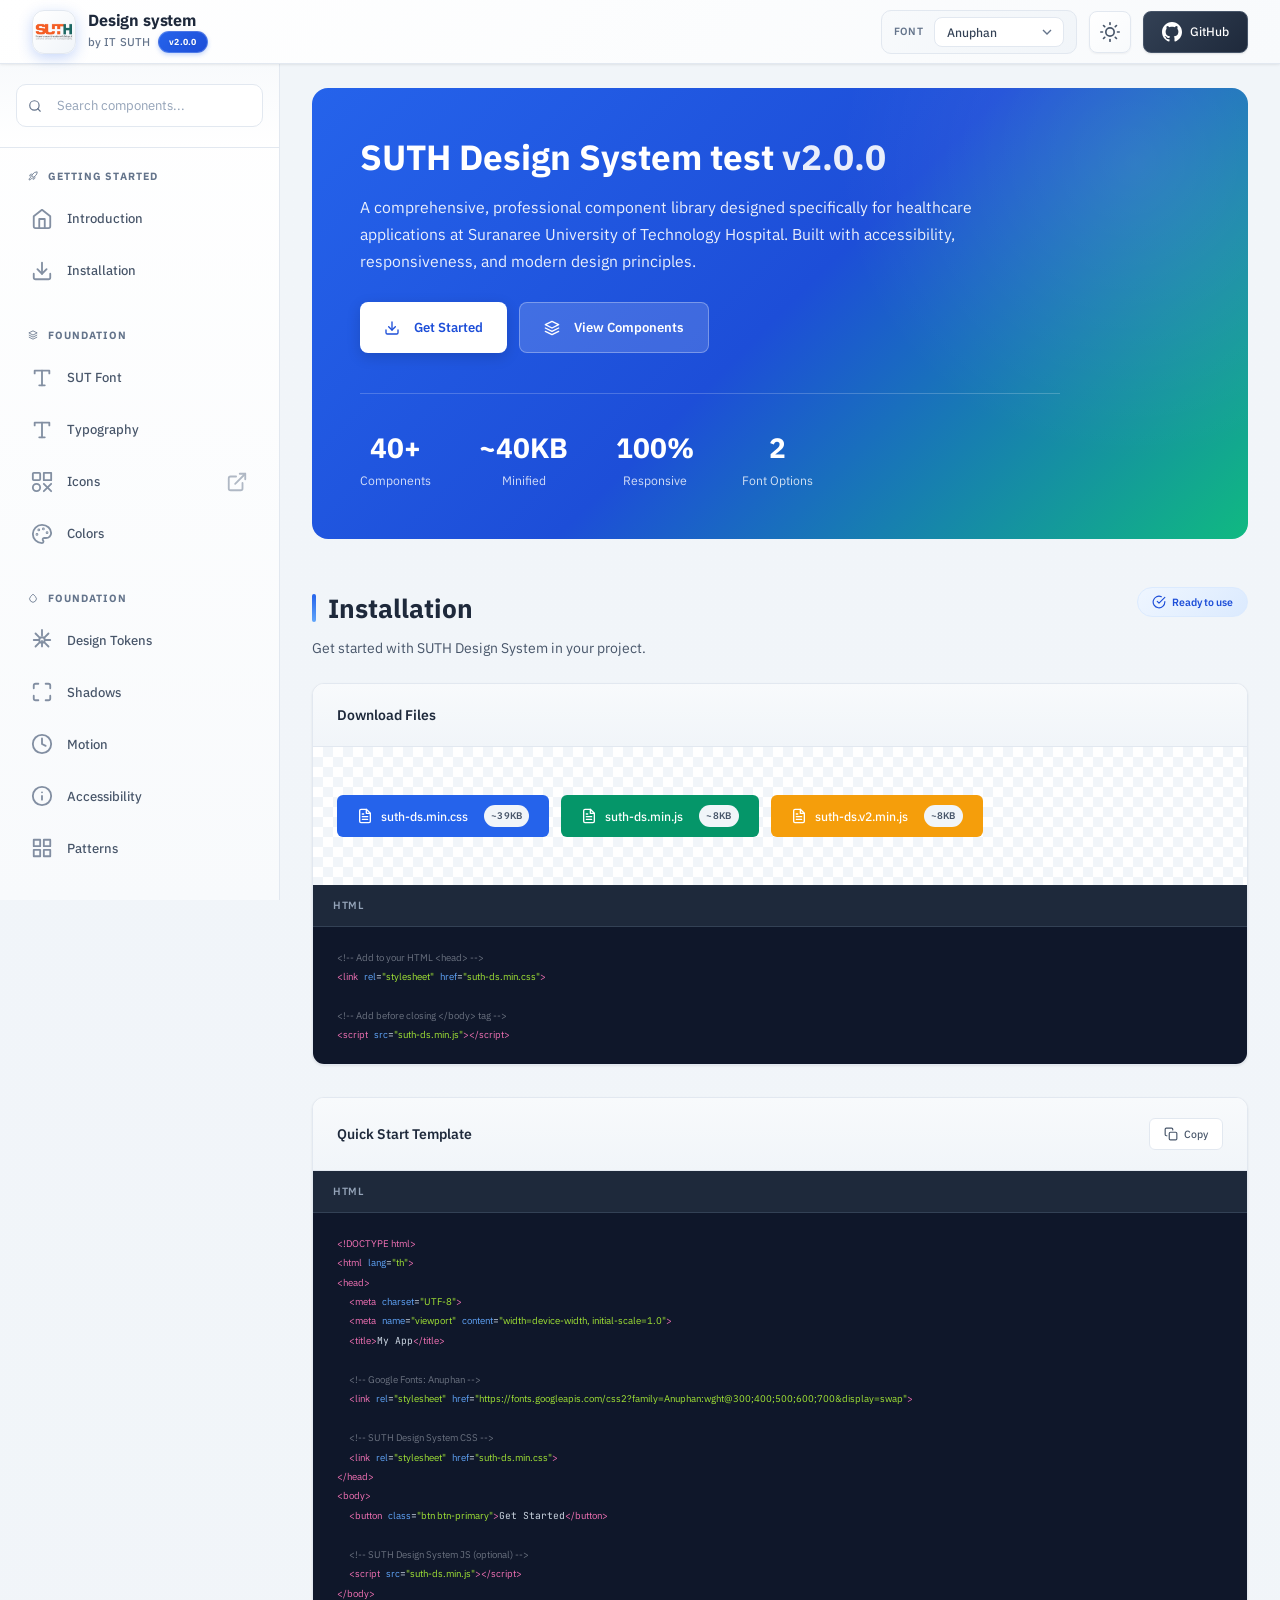
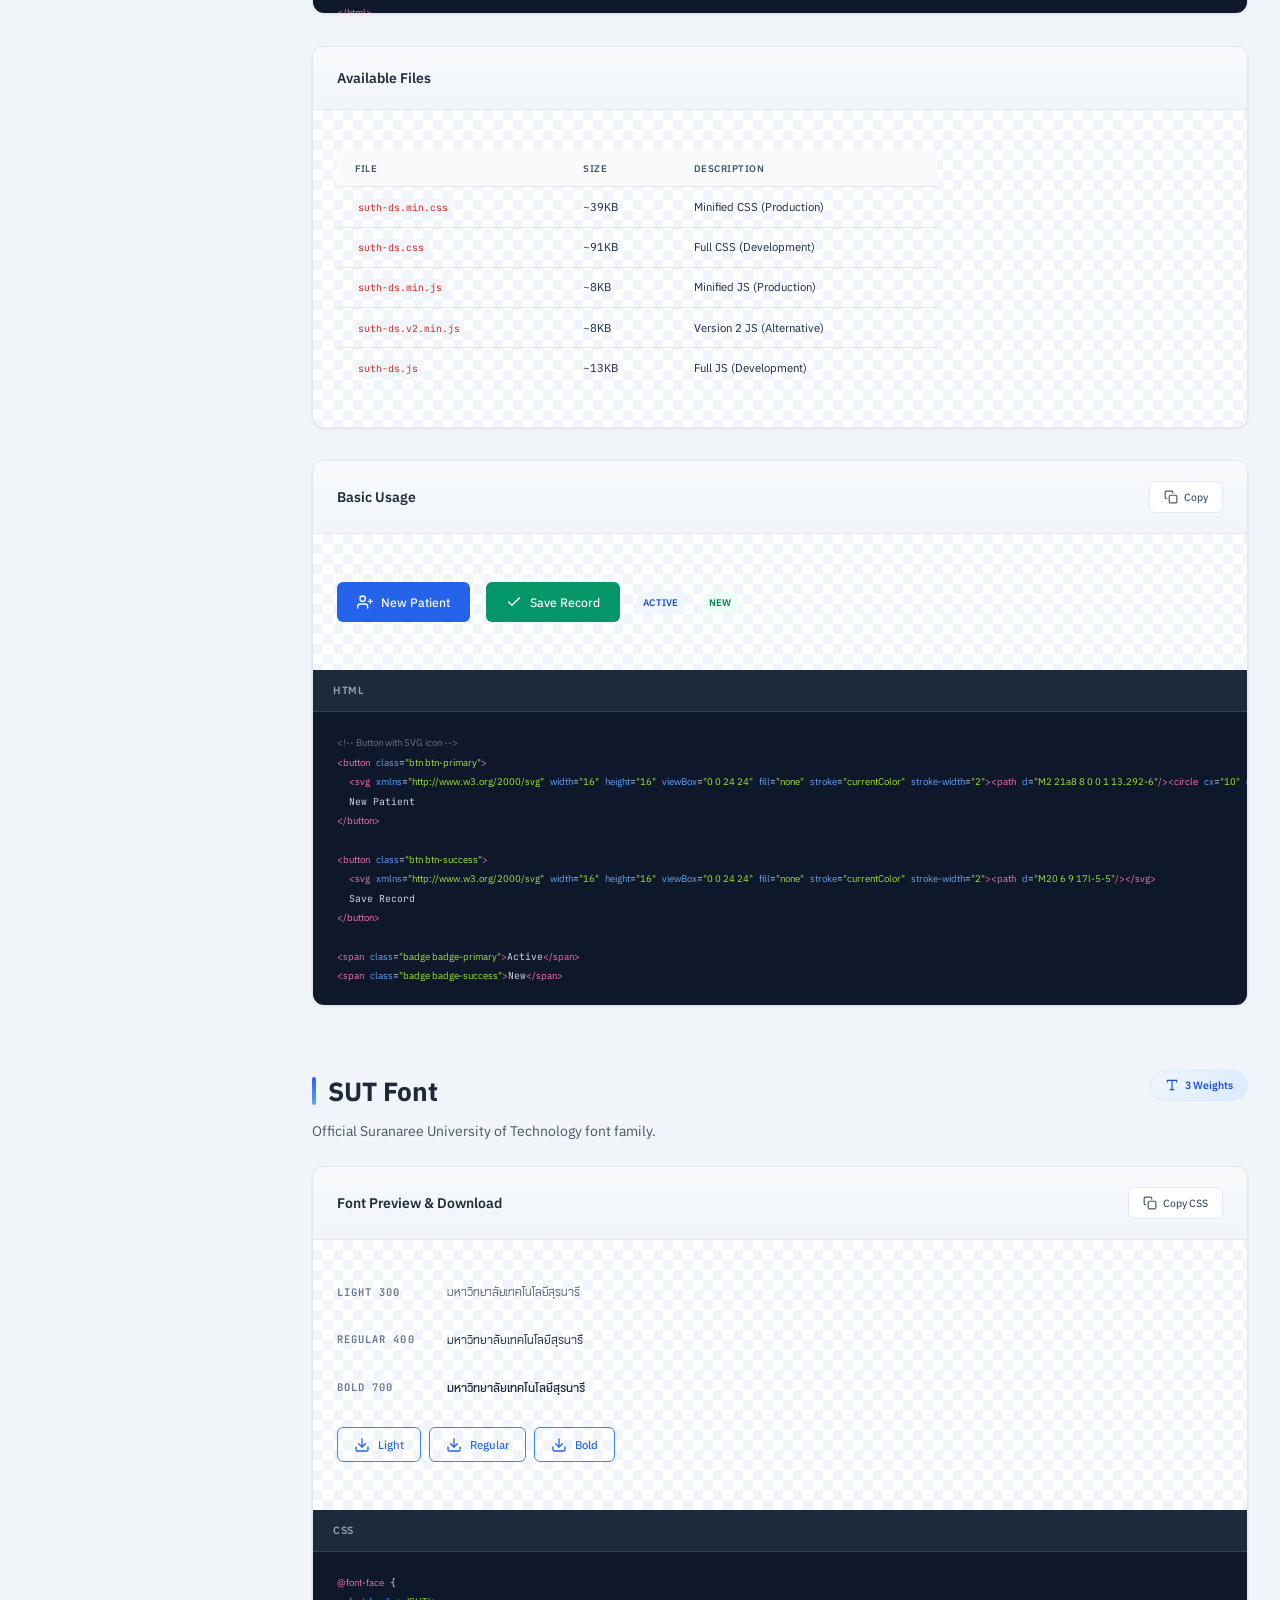
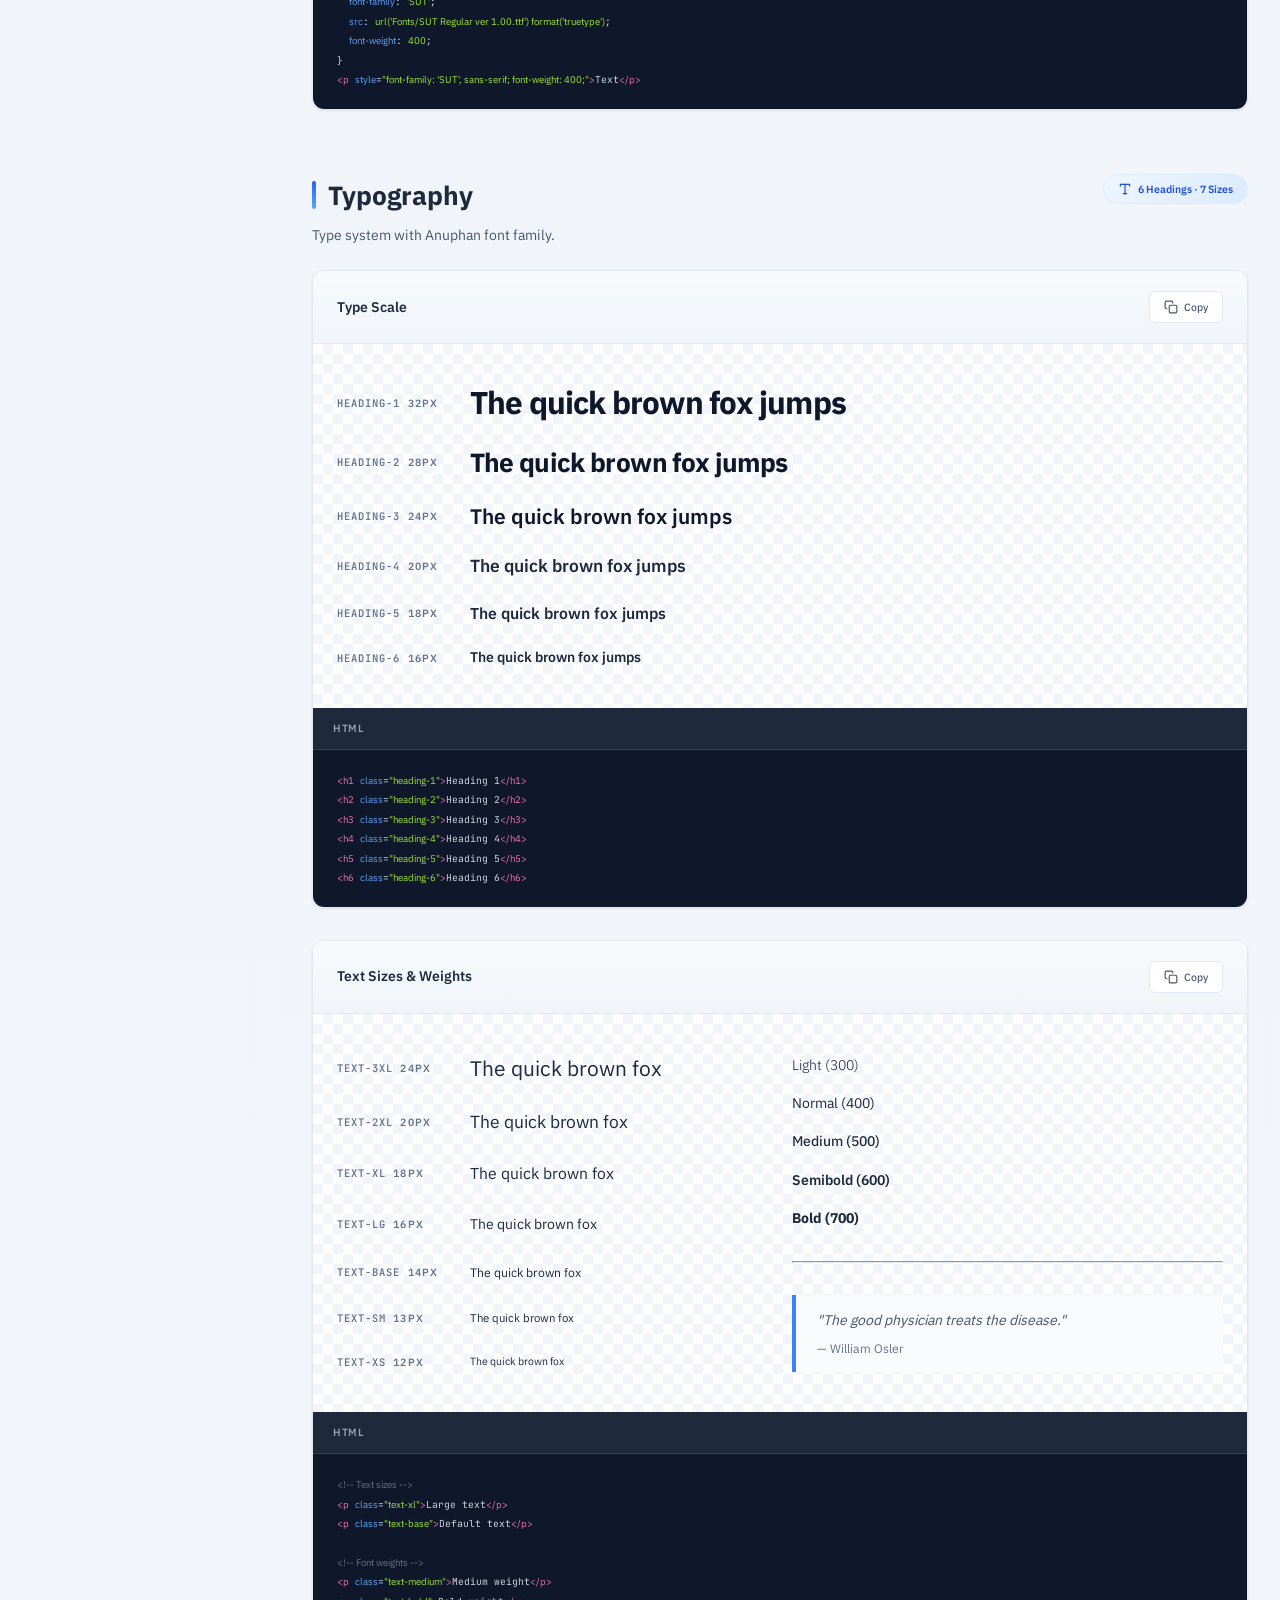
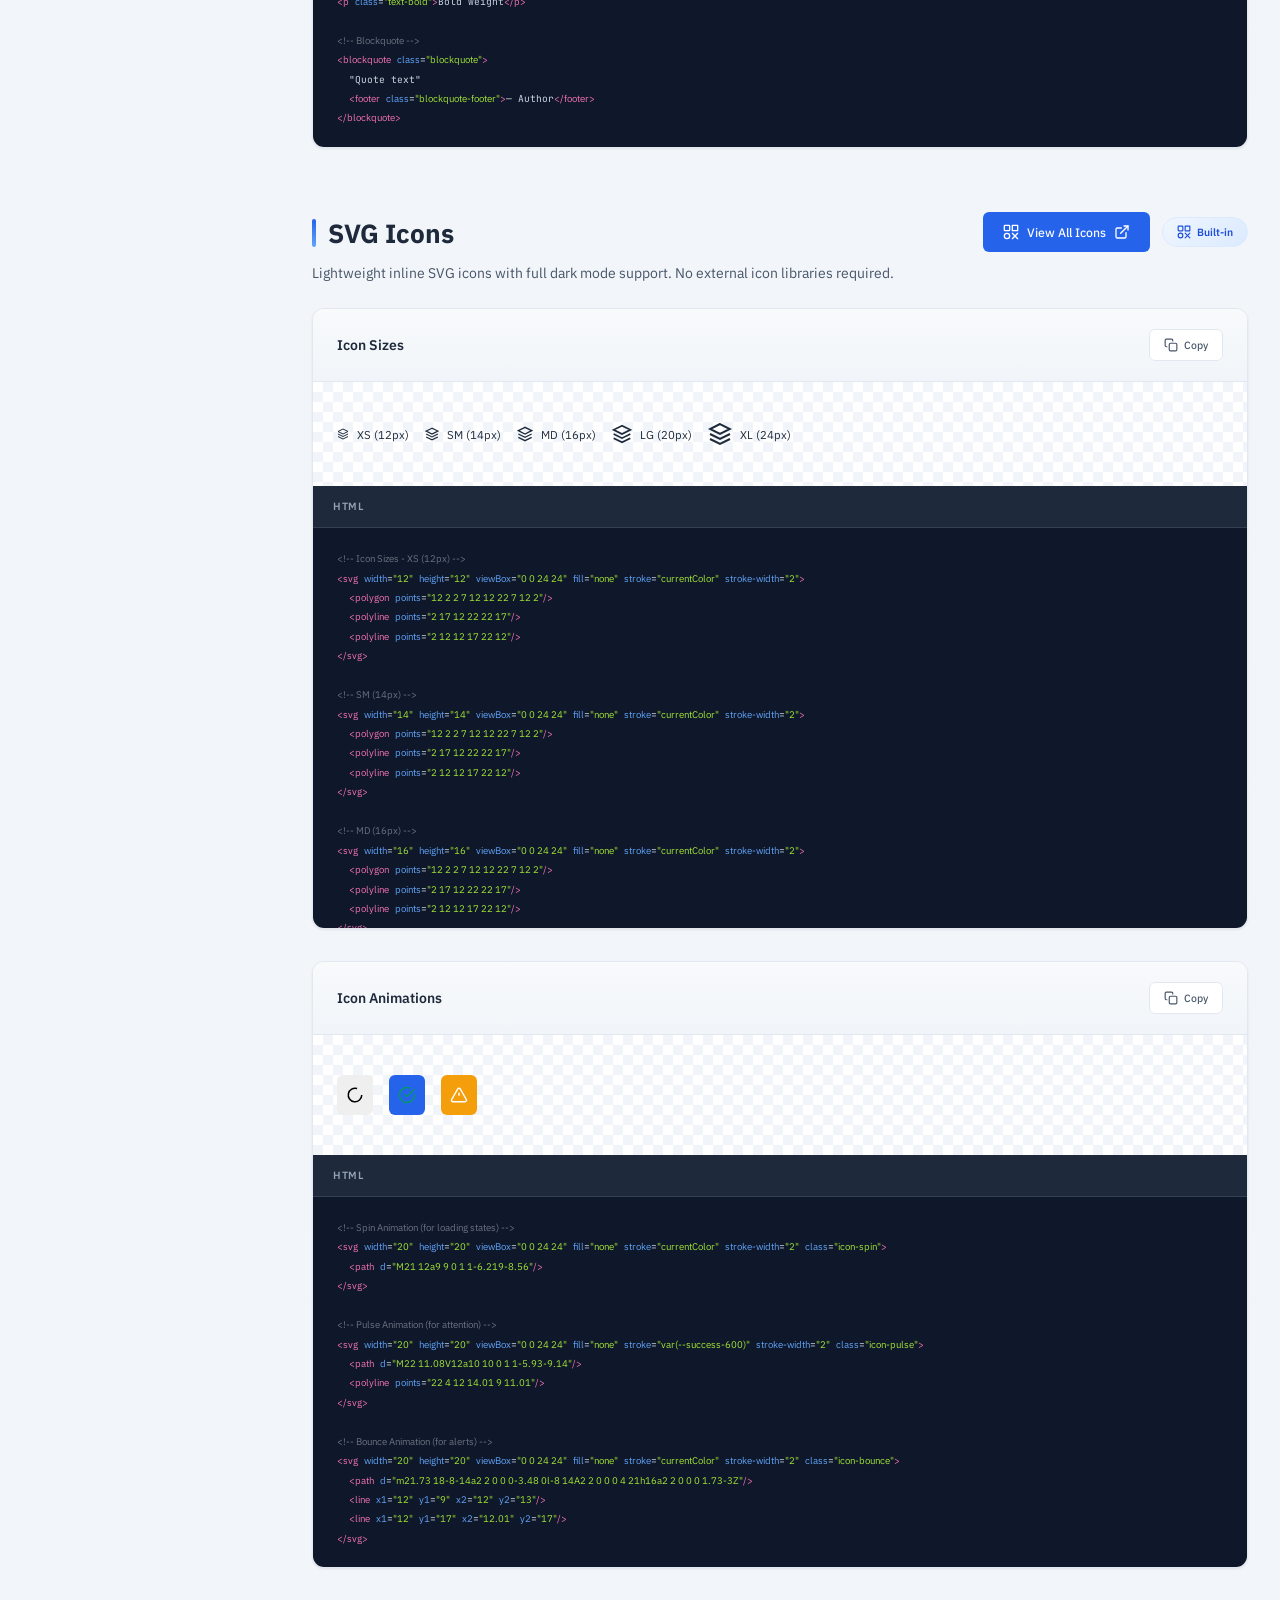
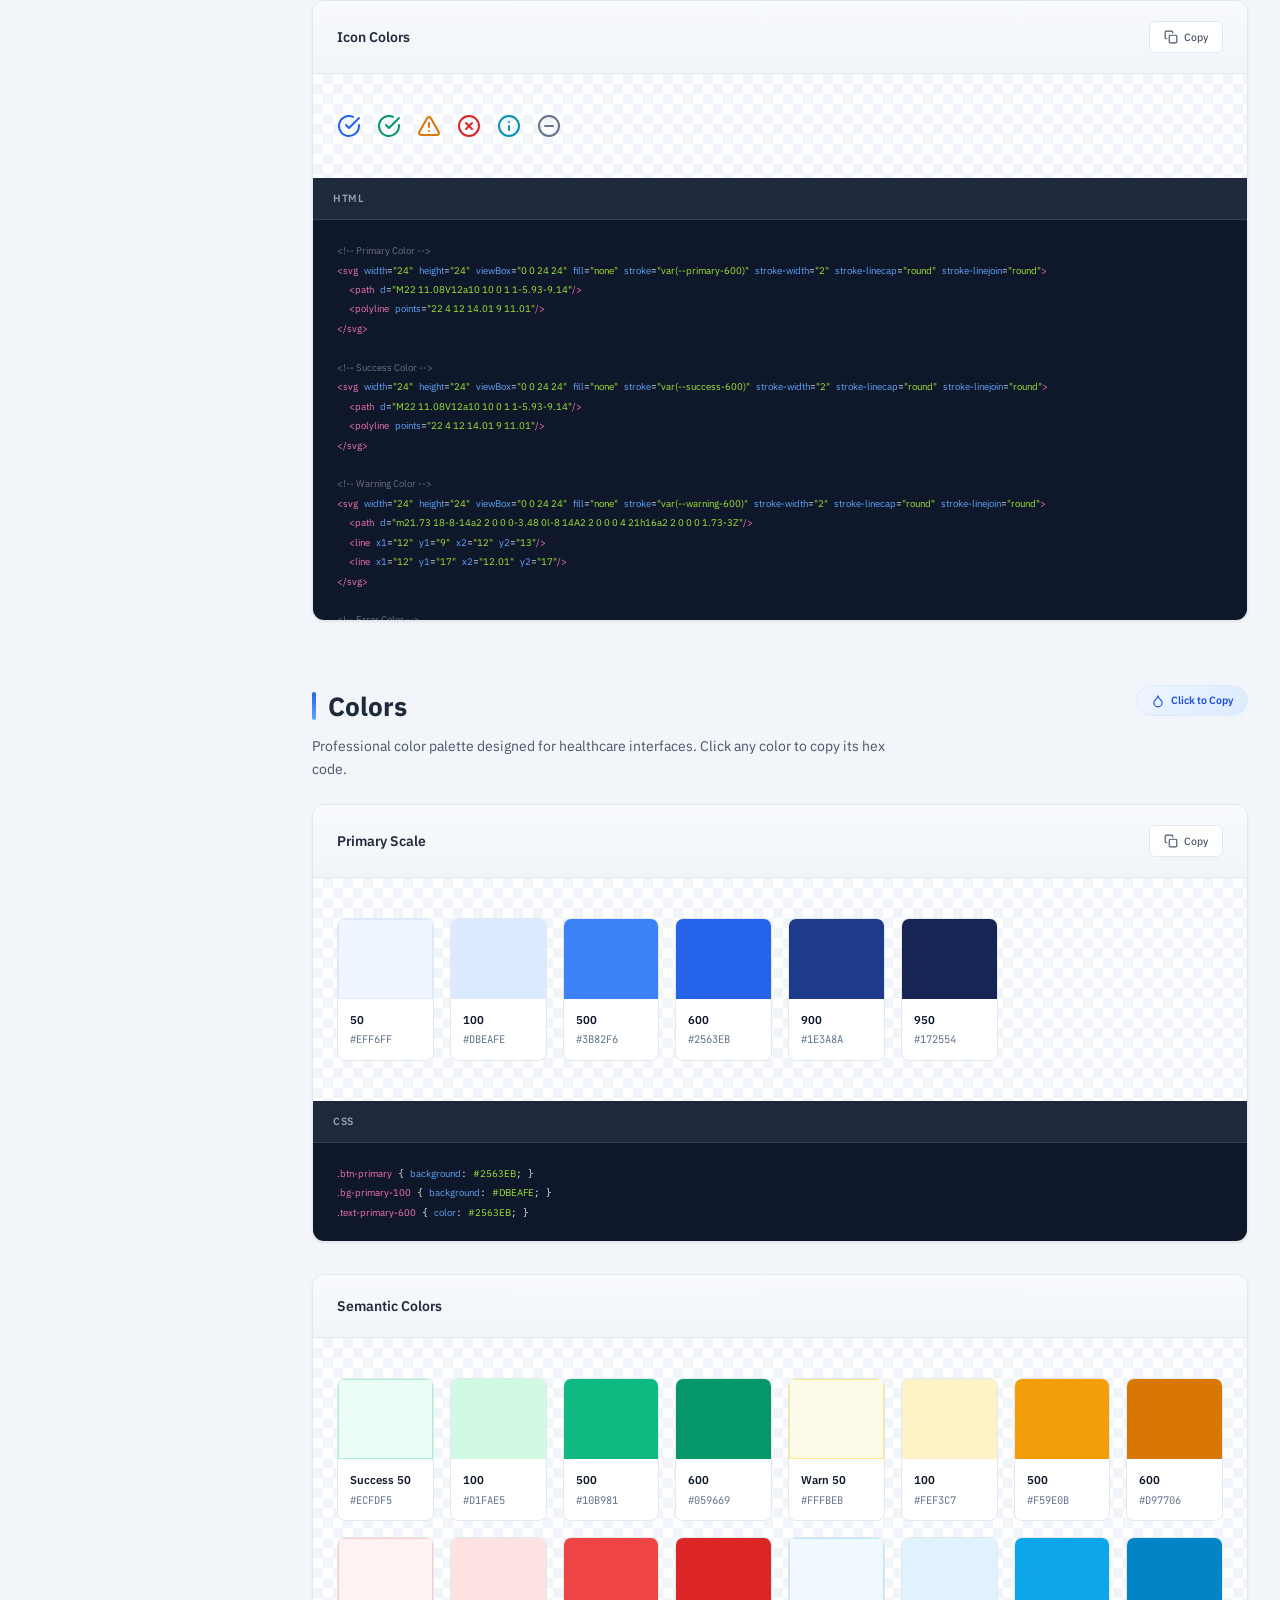
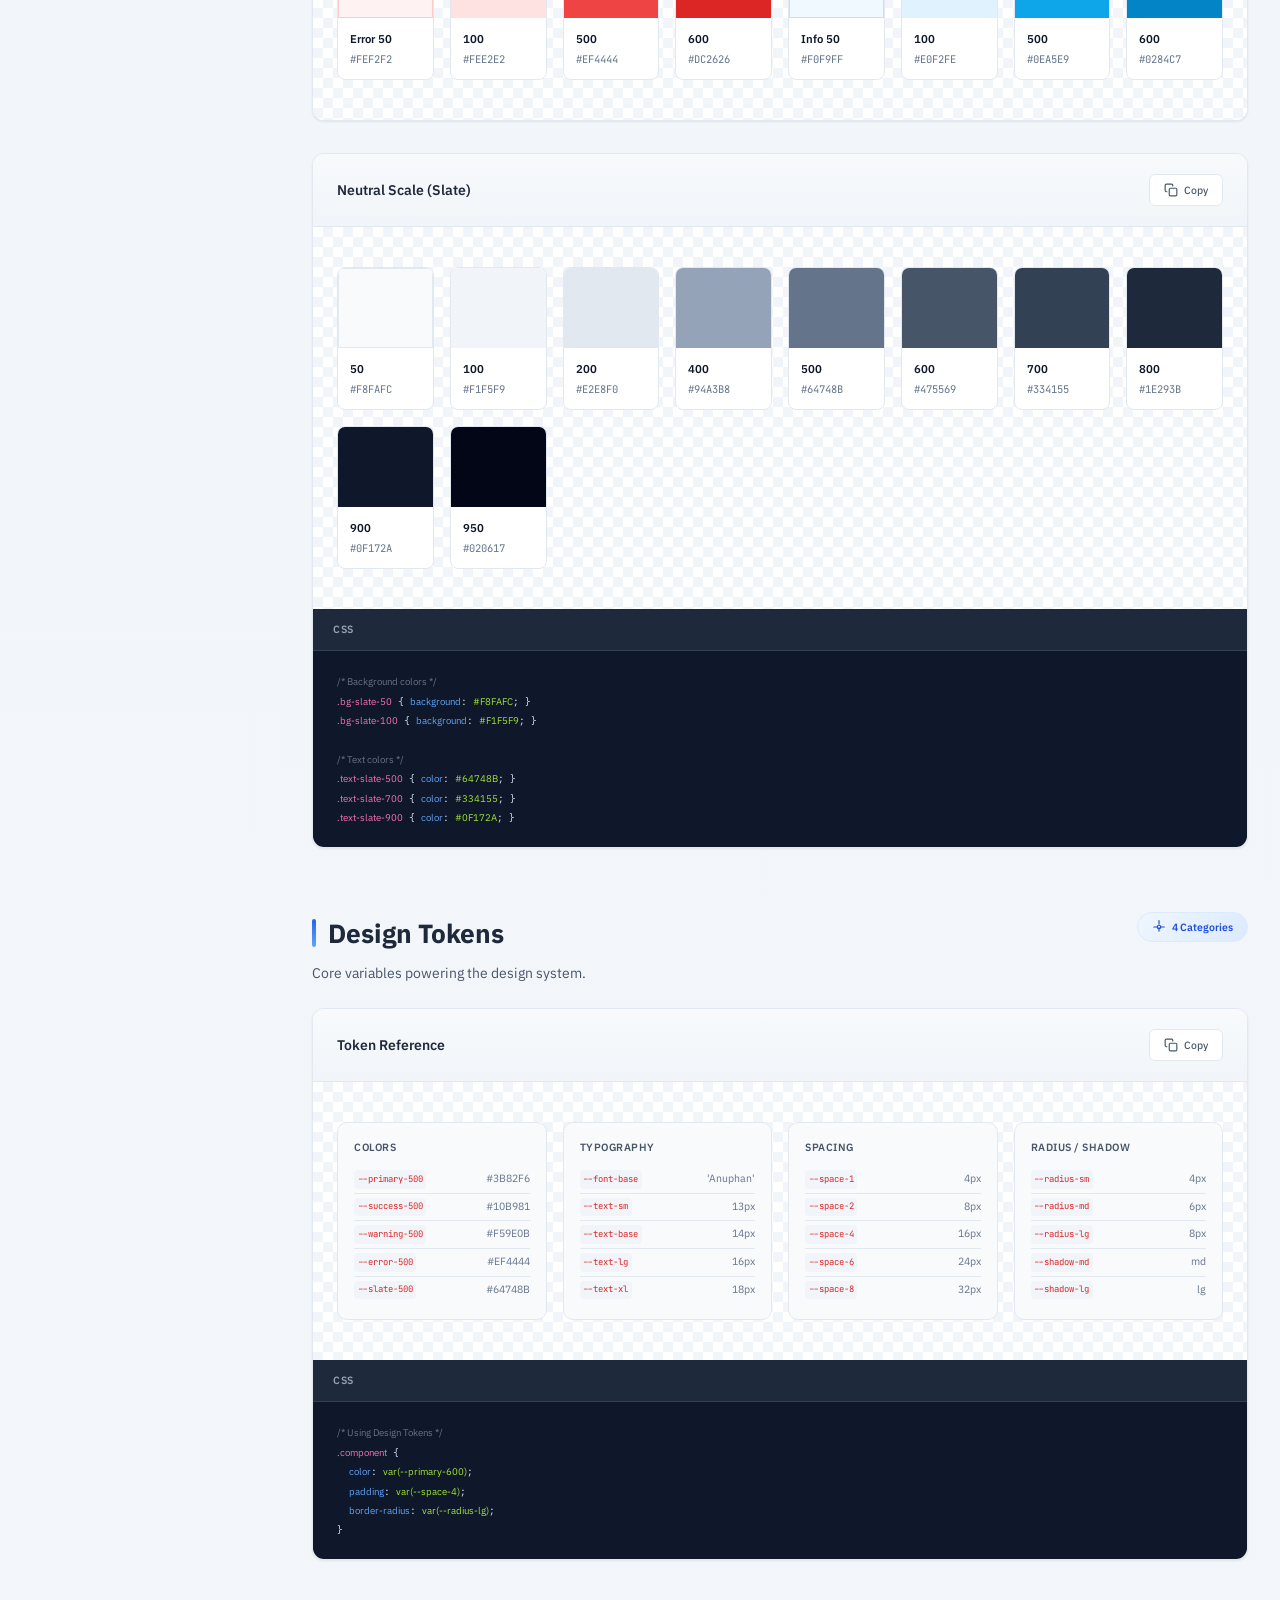
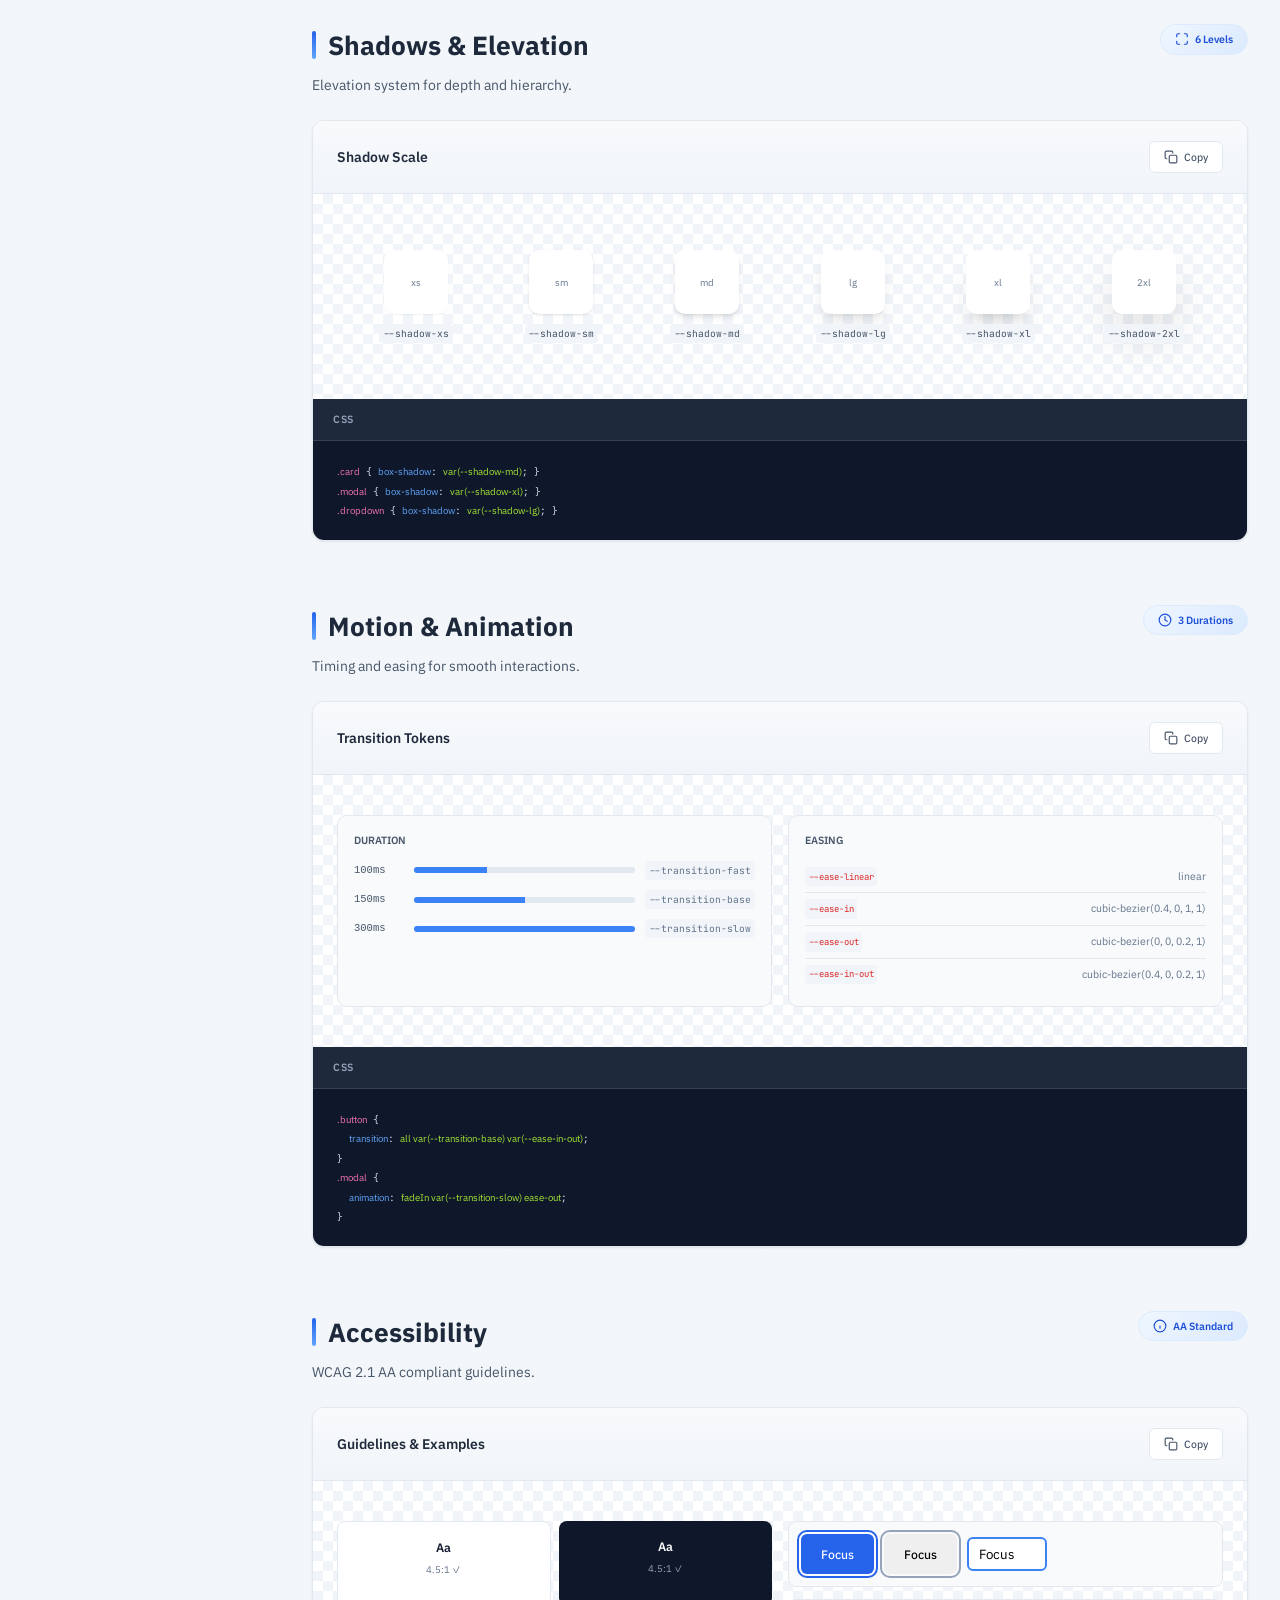
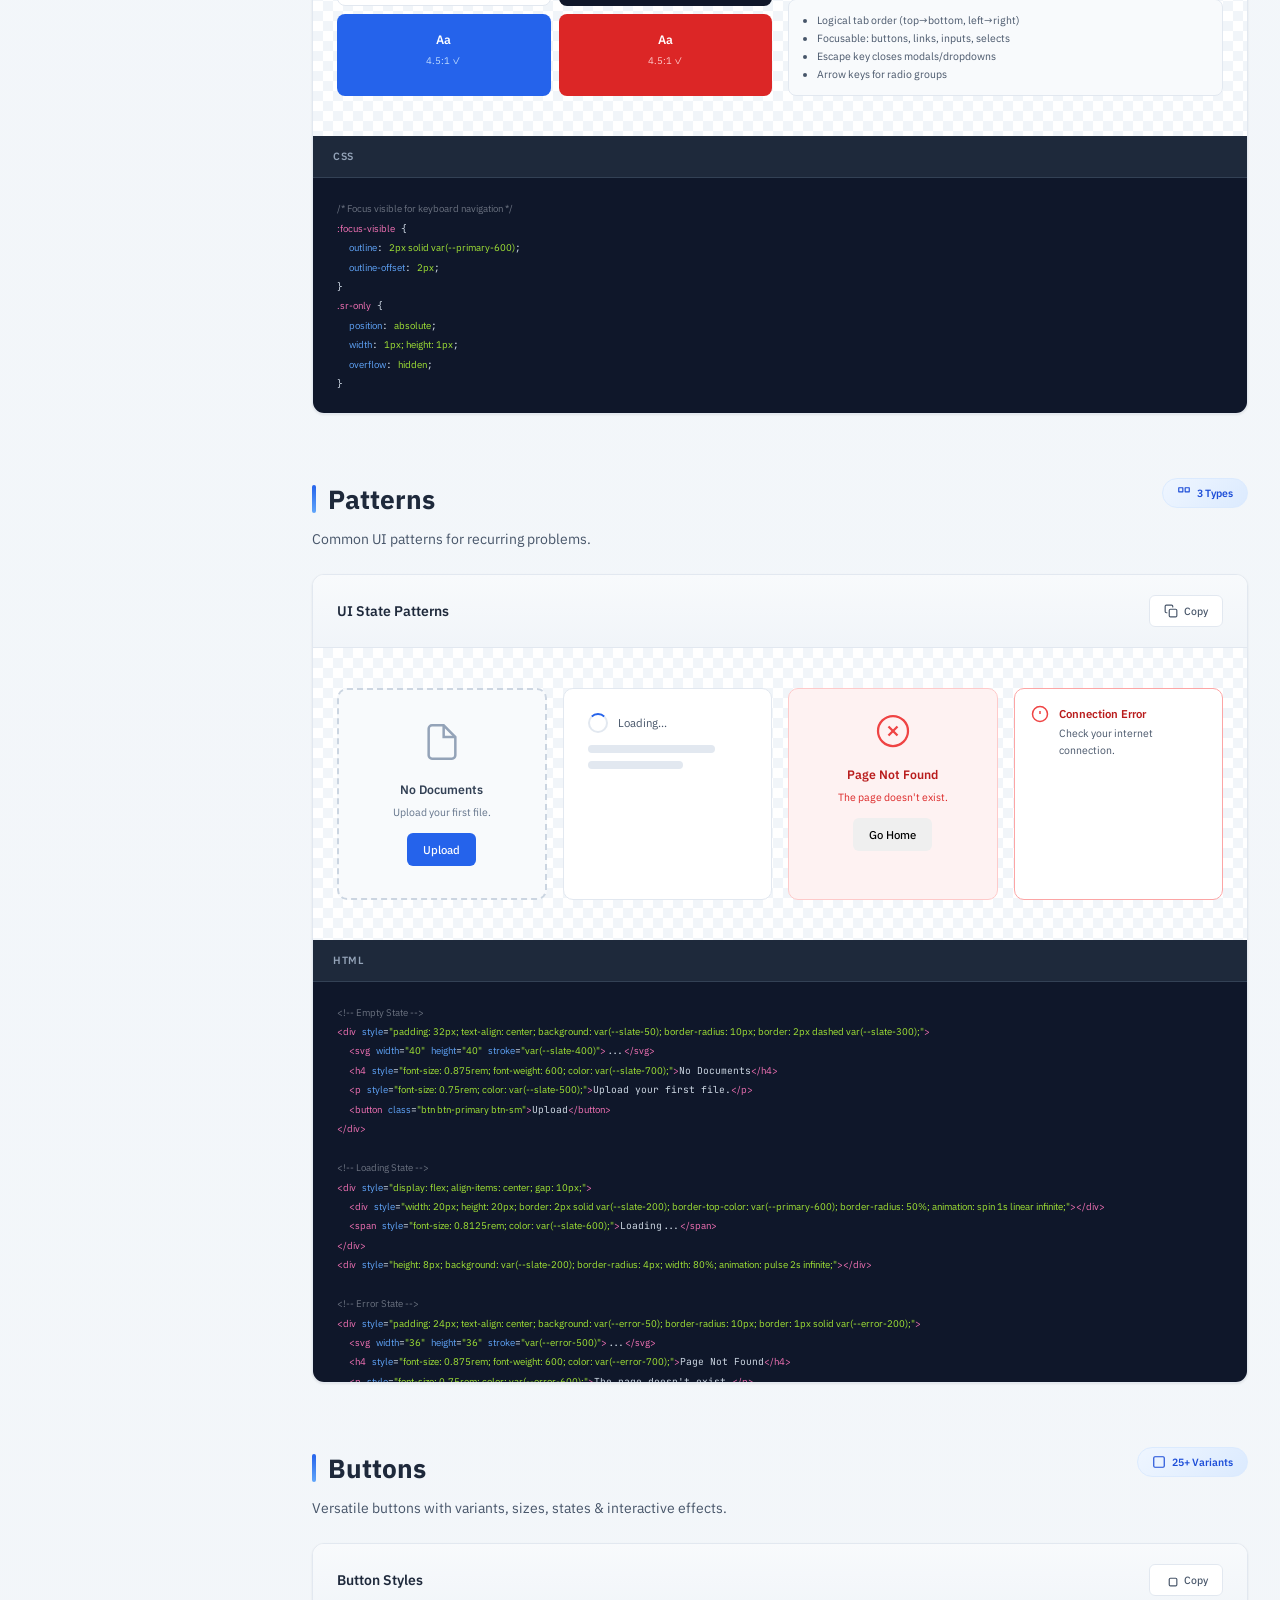
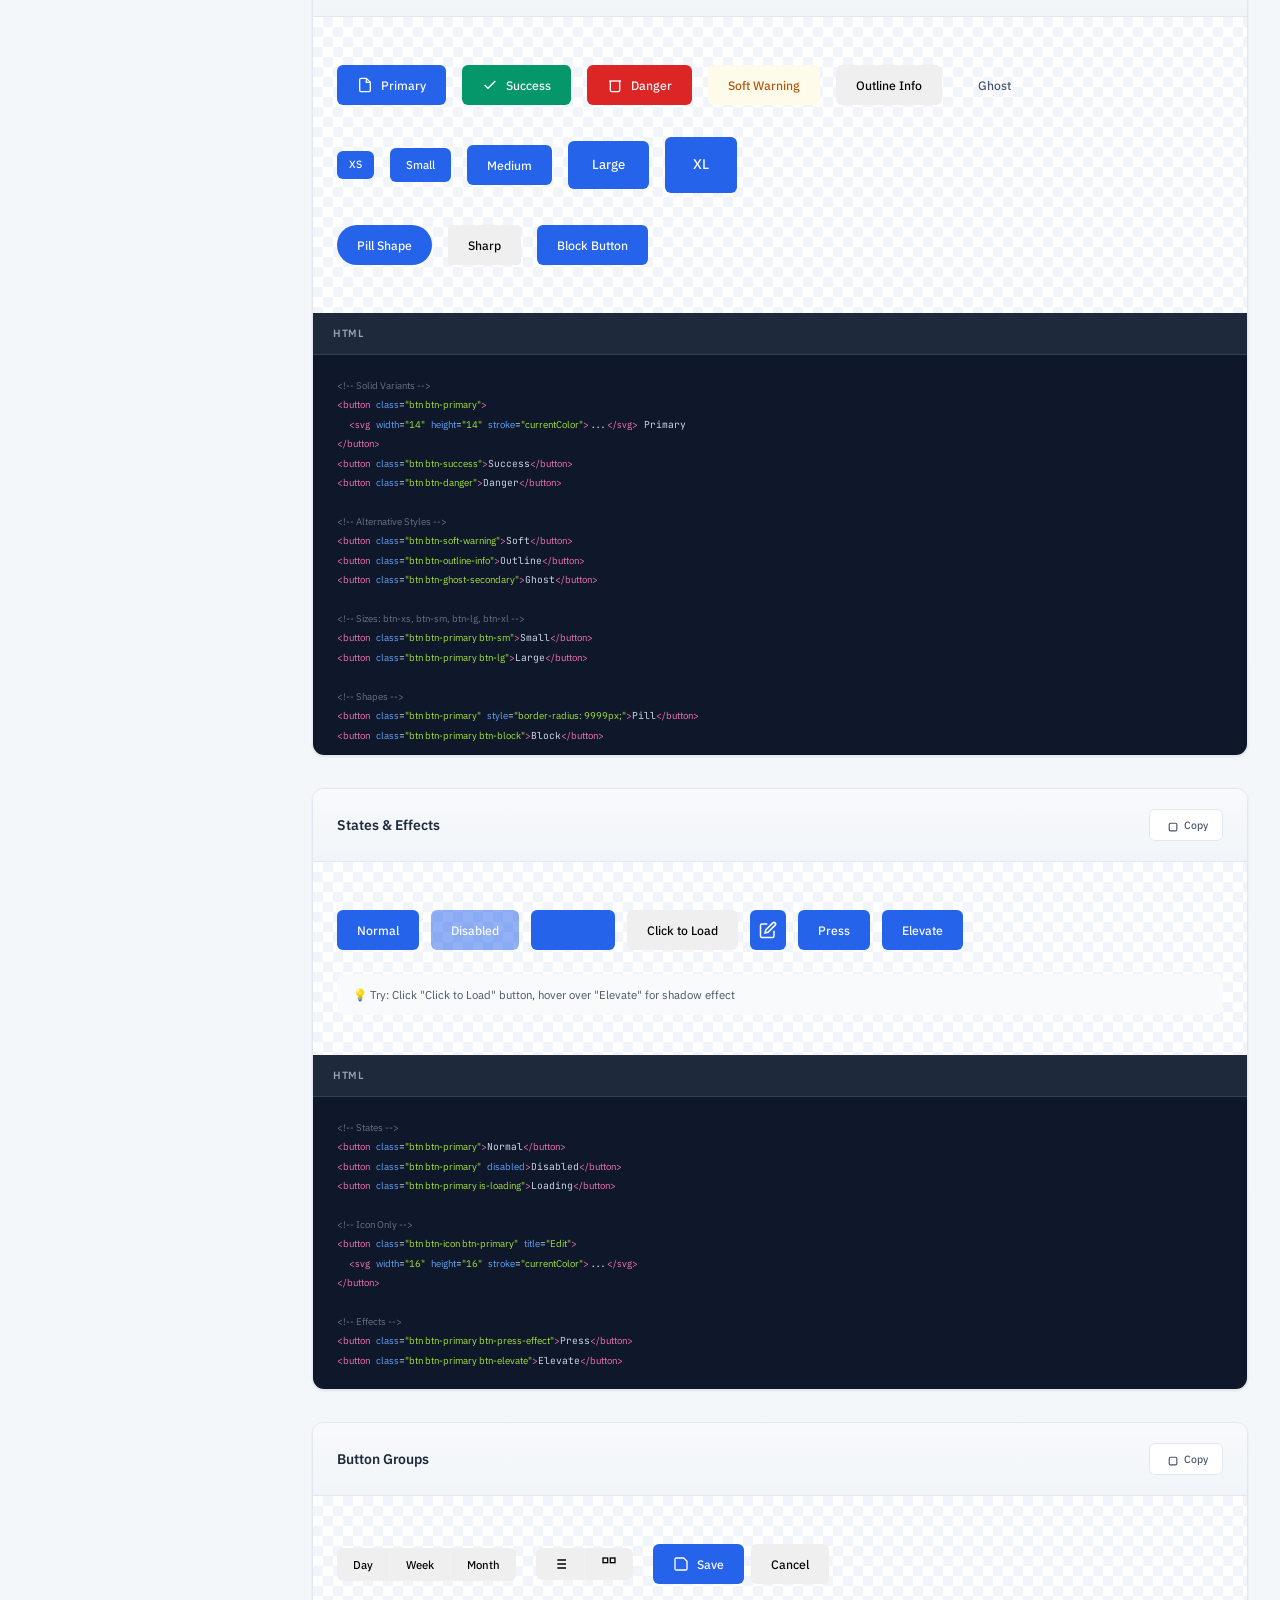
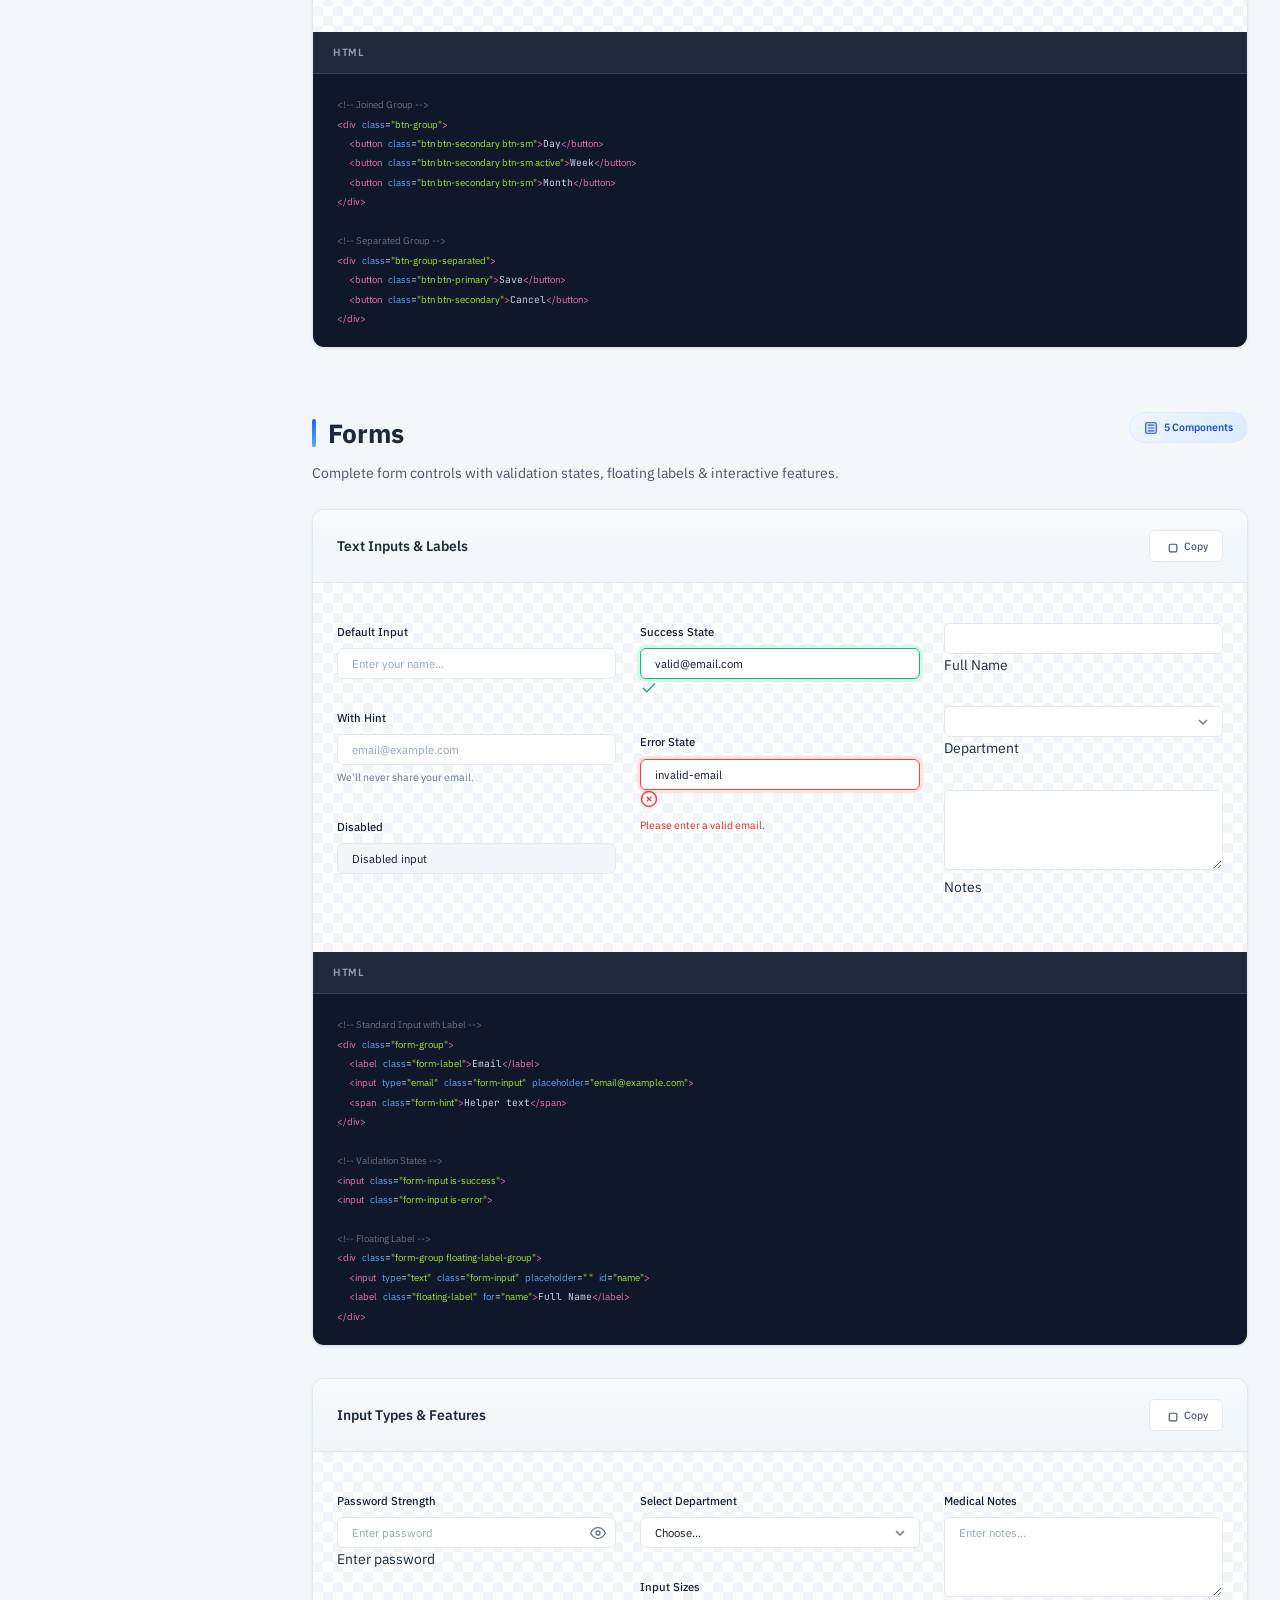
==== commit 317eaf32: "เปลี่ยนชื่อรอบ2" ====
--- a/index.html
+++ b/index.html
@@ -2964,7 +2964,7 @@
       <!-- Hero Section -->
       <section class="ds-hero" id="introduction">
         <div class="ds-hero-content">
-          <h1 class="ds-hero-title">SUTH Design System <span style="opacity: 0.9;">v2.0.0</span></h1>
+          <h1 class="ds-hero-title">SUTH Design System test <span style="opacity: 0.9;">v2.0.0</span></h1>
           <p class="ds-hero-desc">
             A comprehensive, professional component library designed specifically for healthcare applications at Suranaree University of Technology Hospital. Built with accessibility, responsiveness, and modern design principles.
           </p>
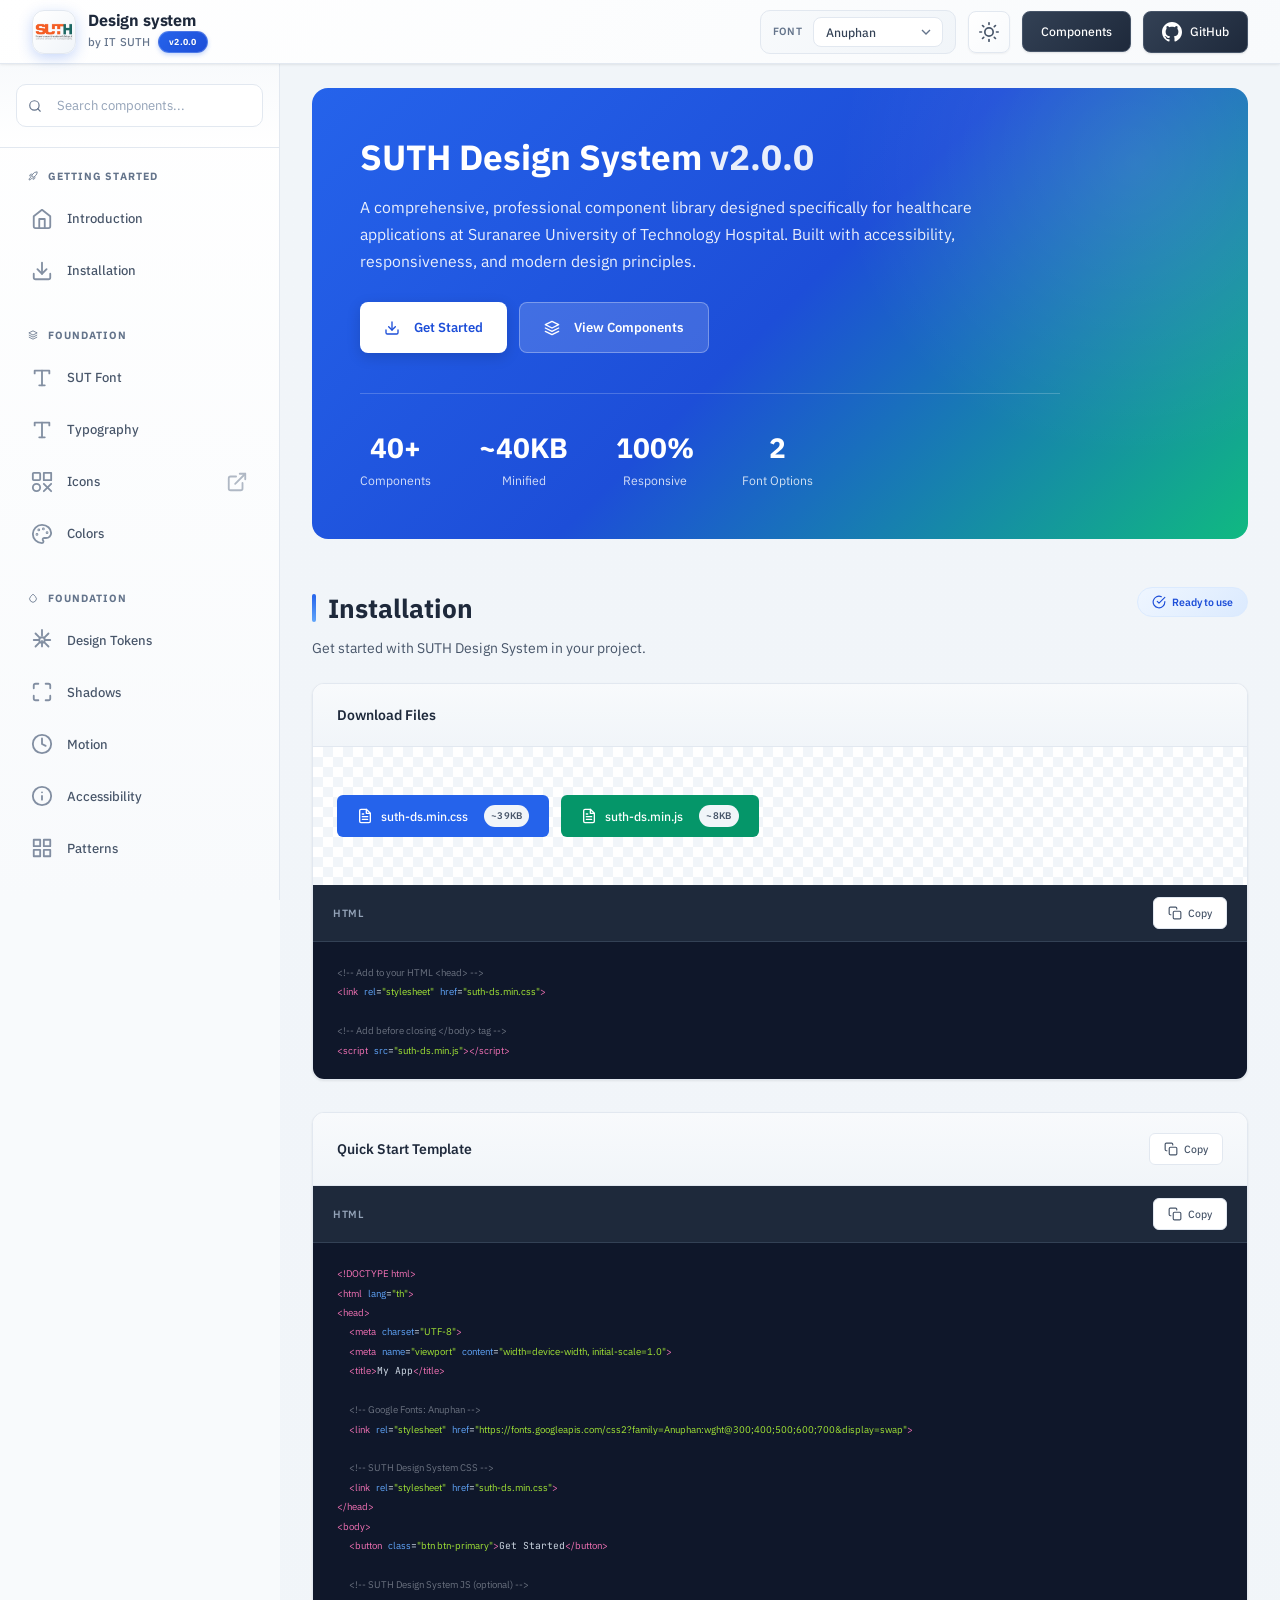
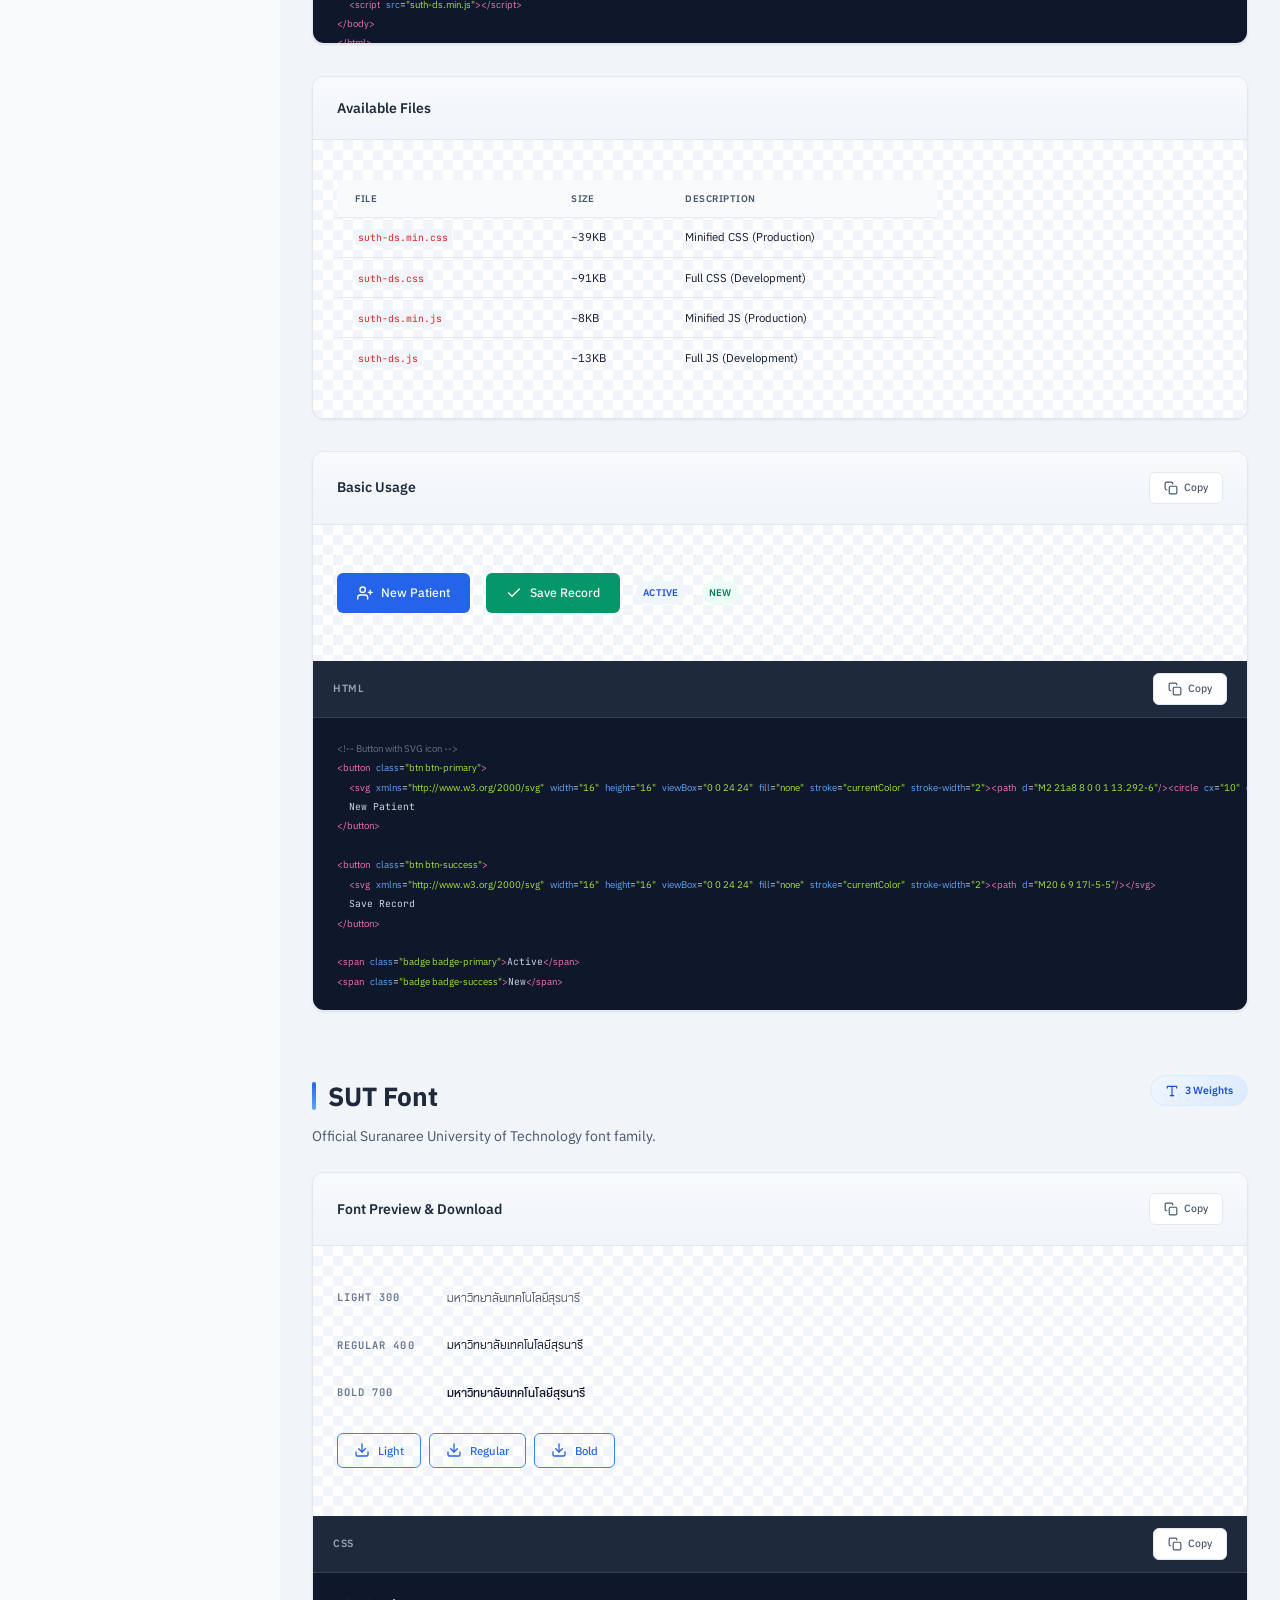
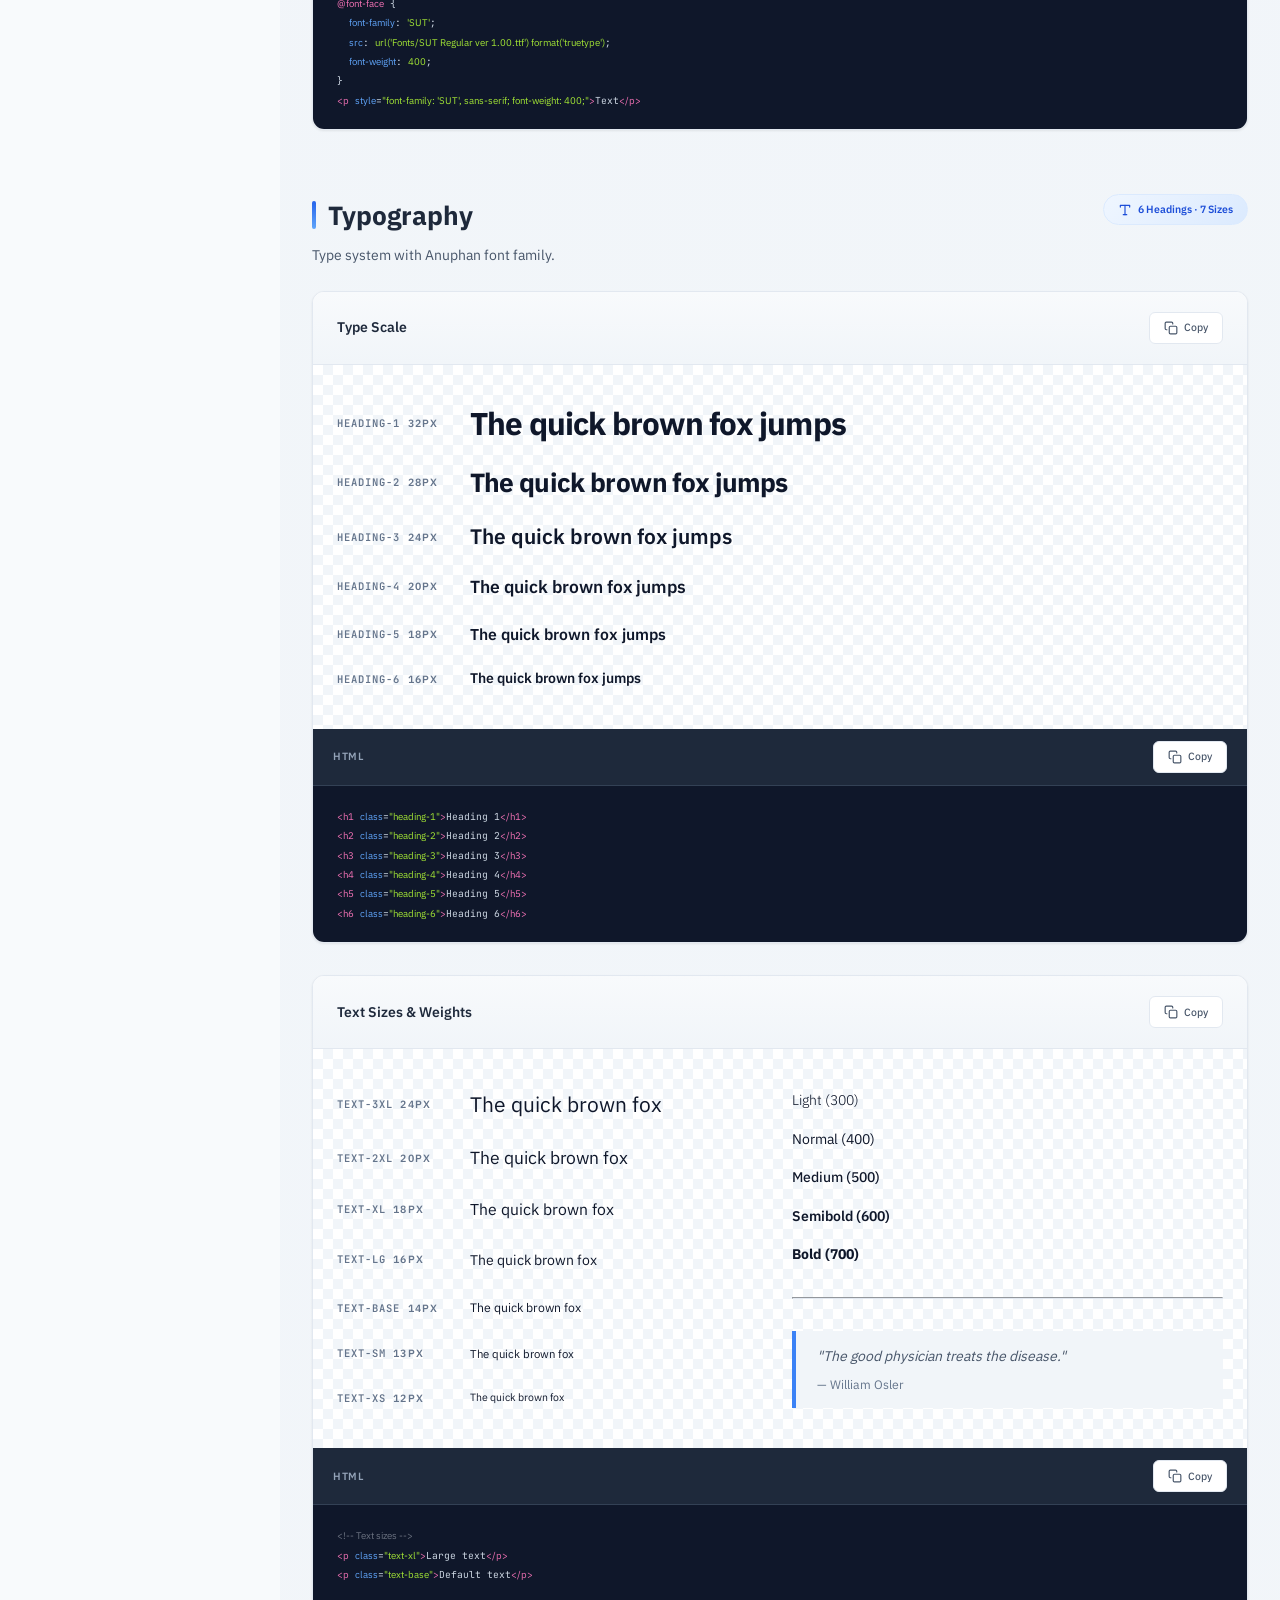
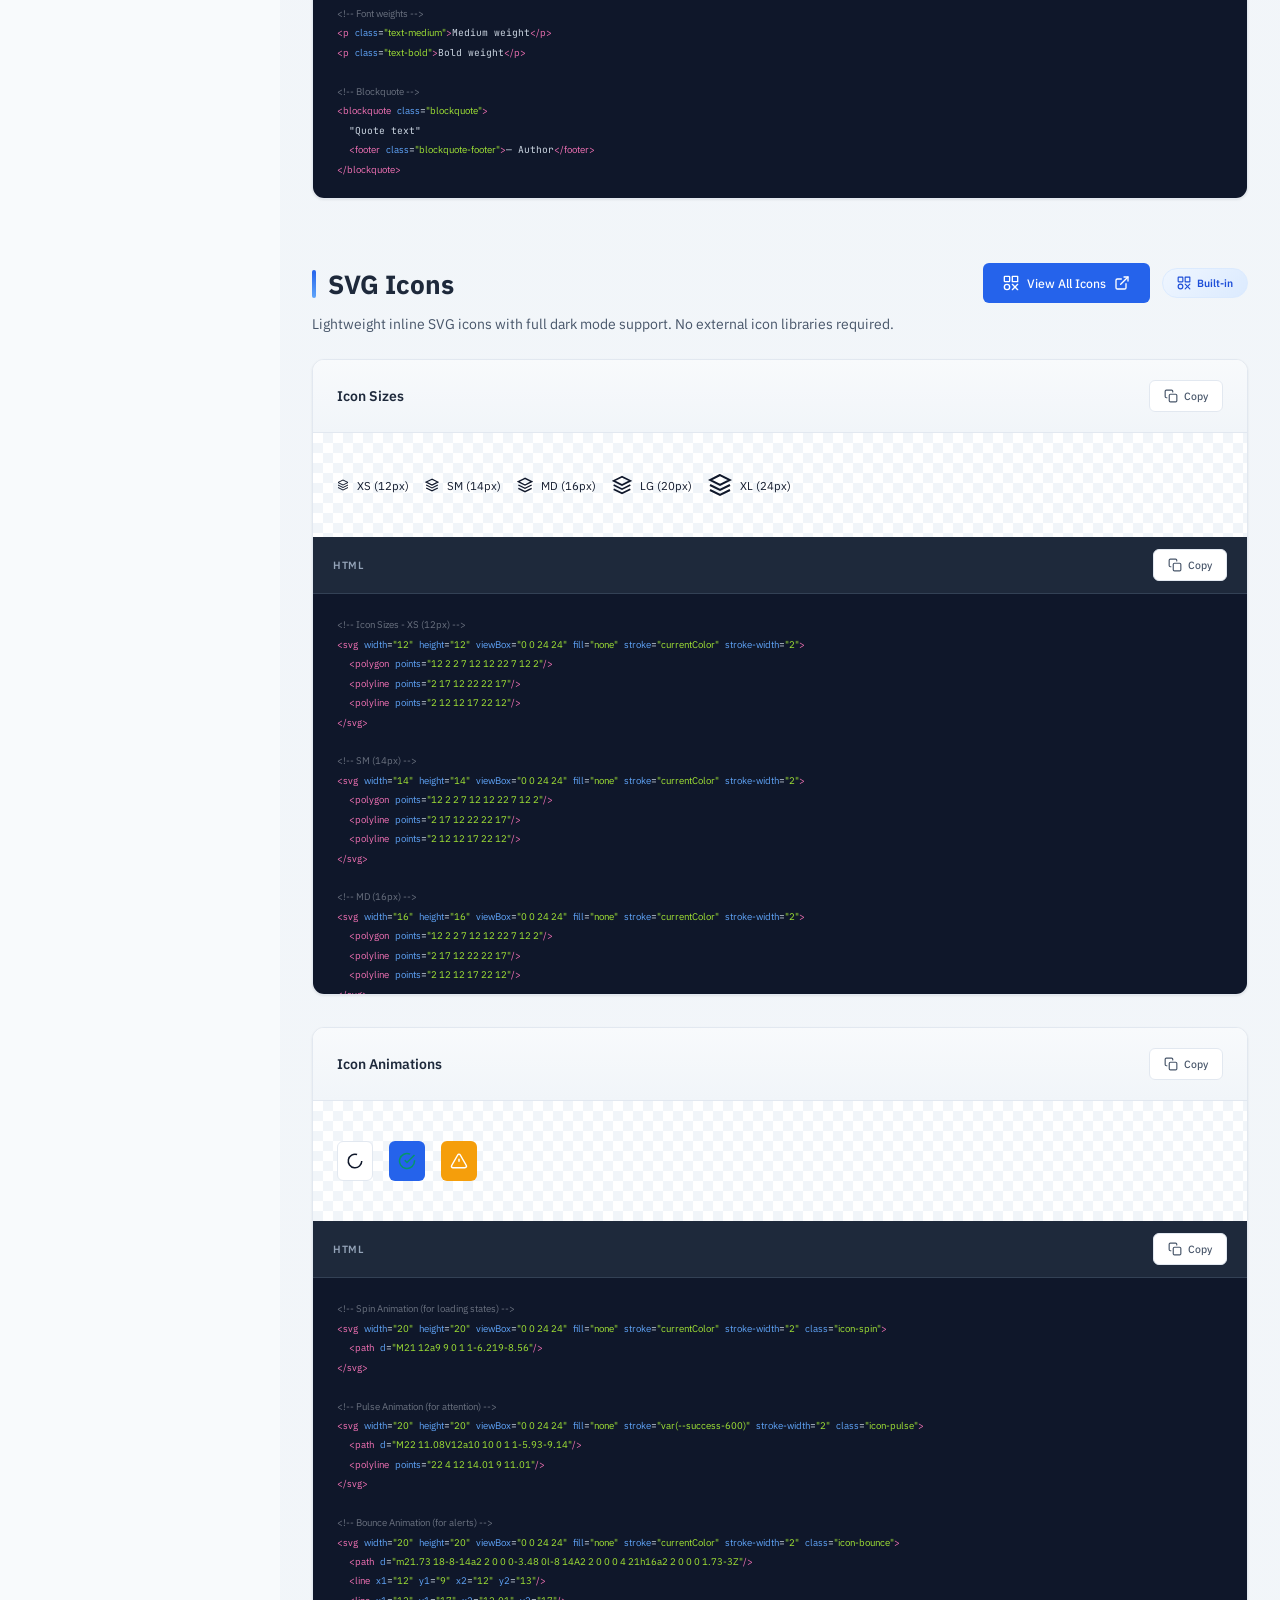
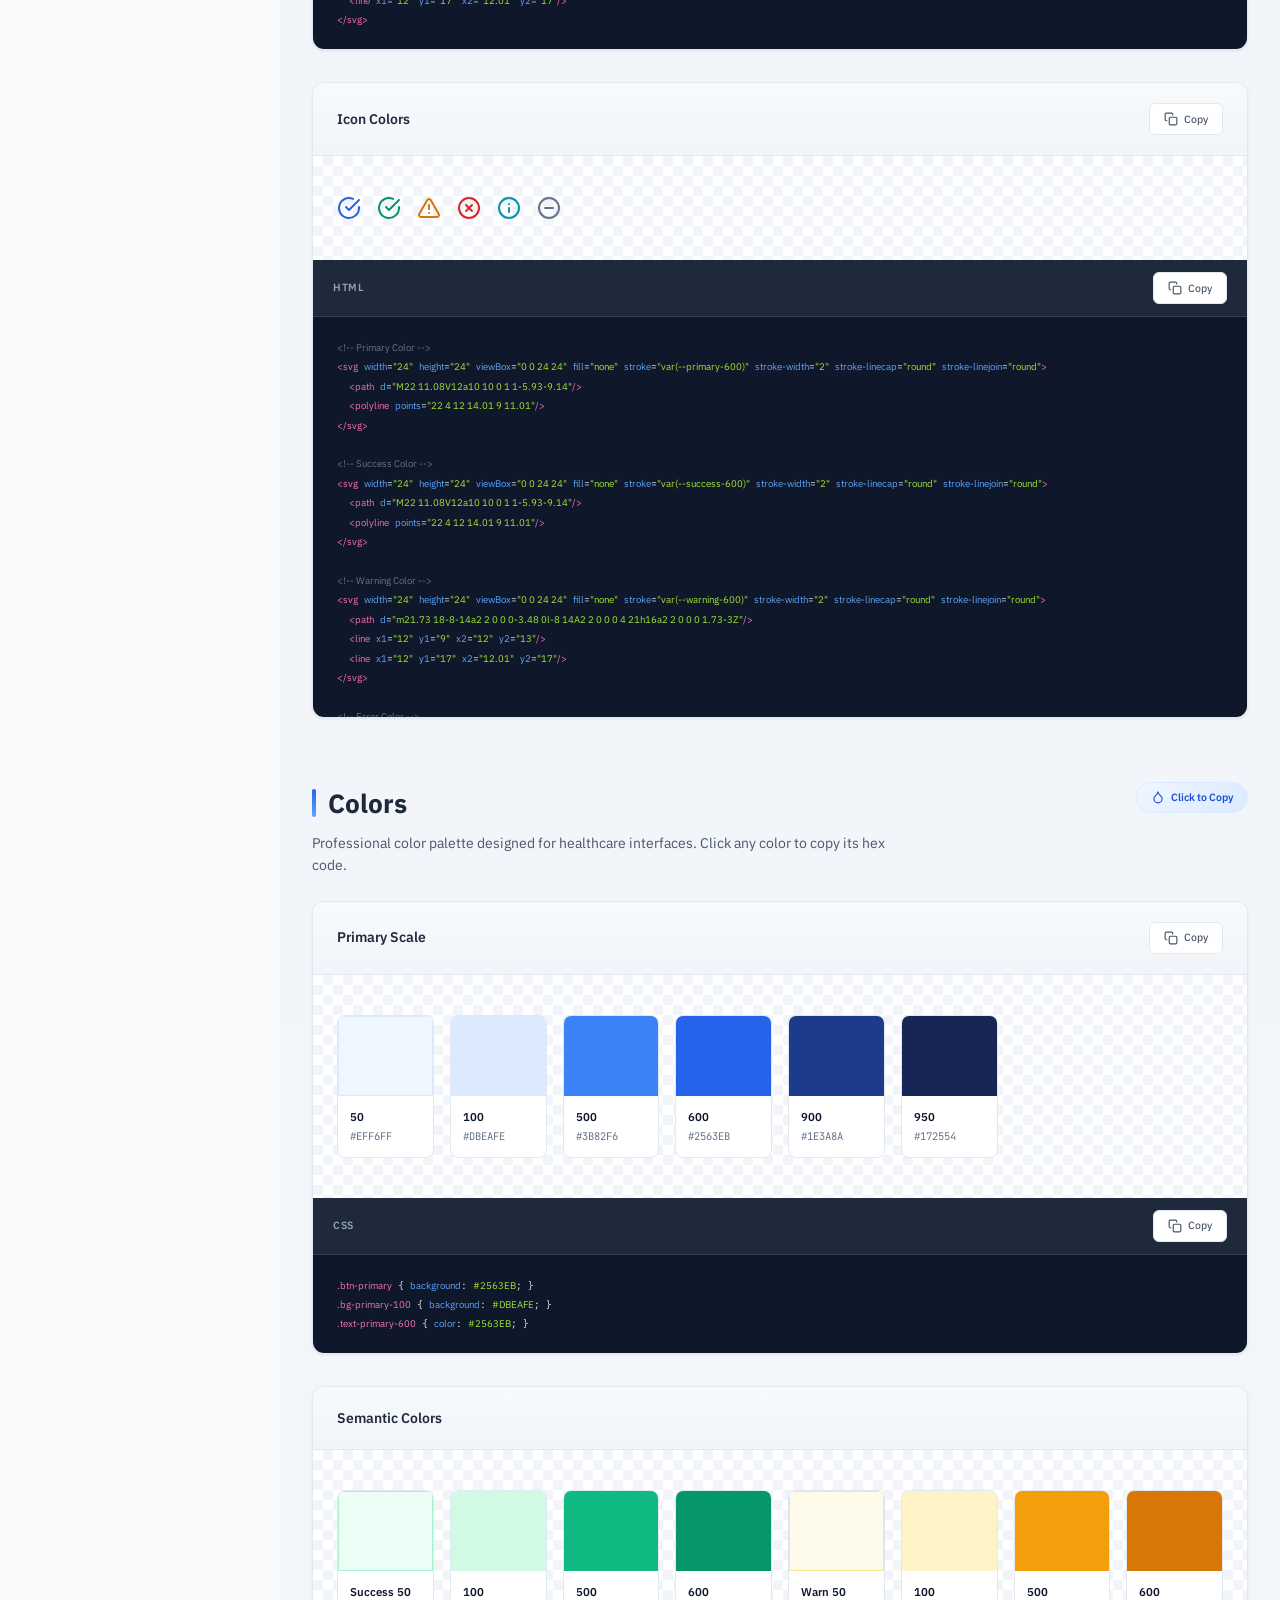
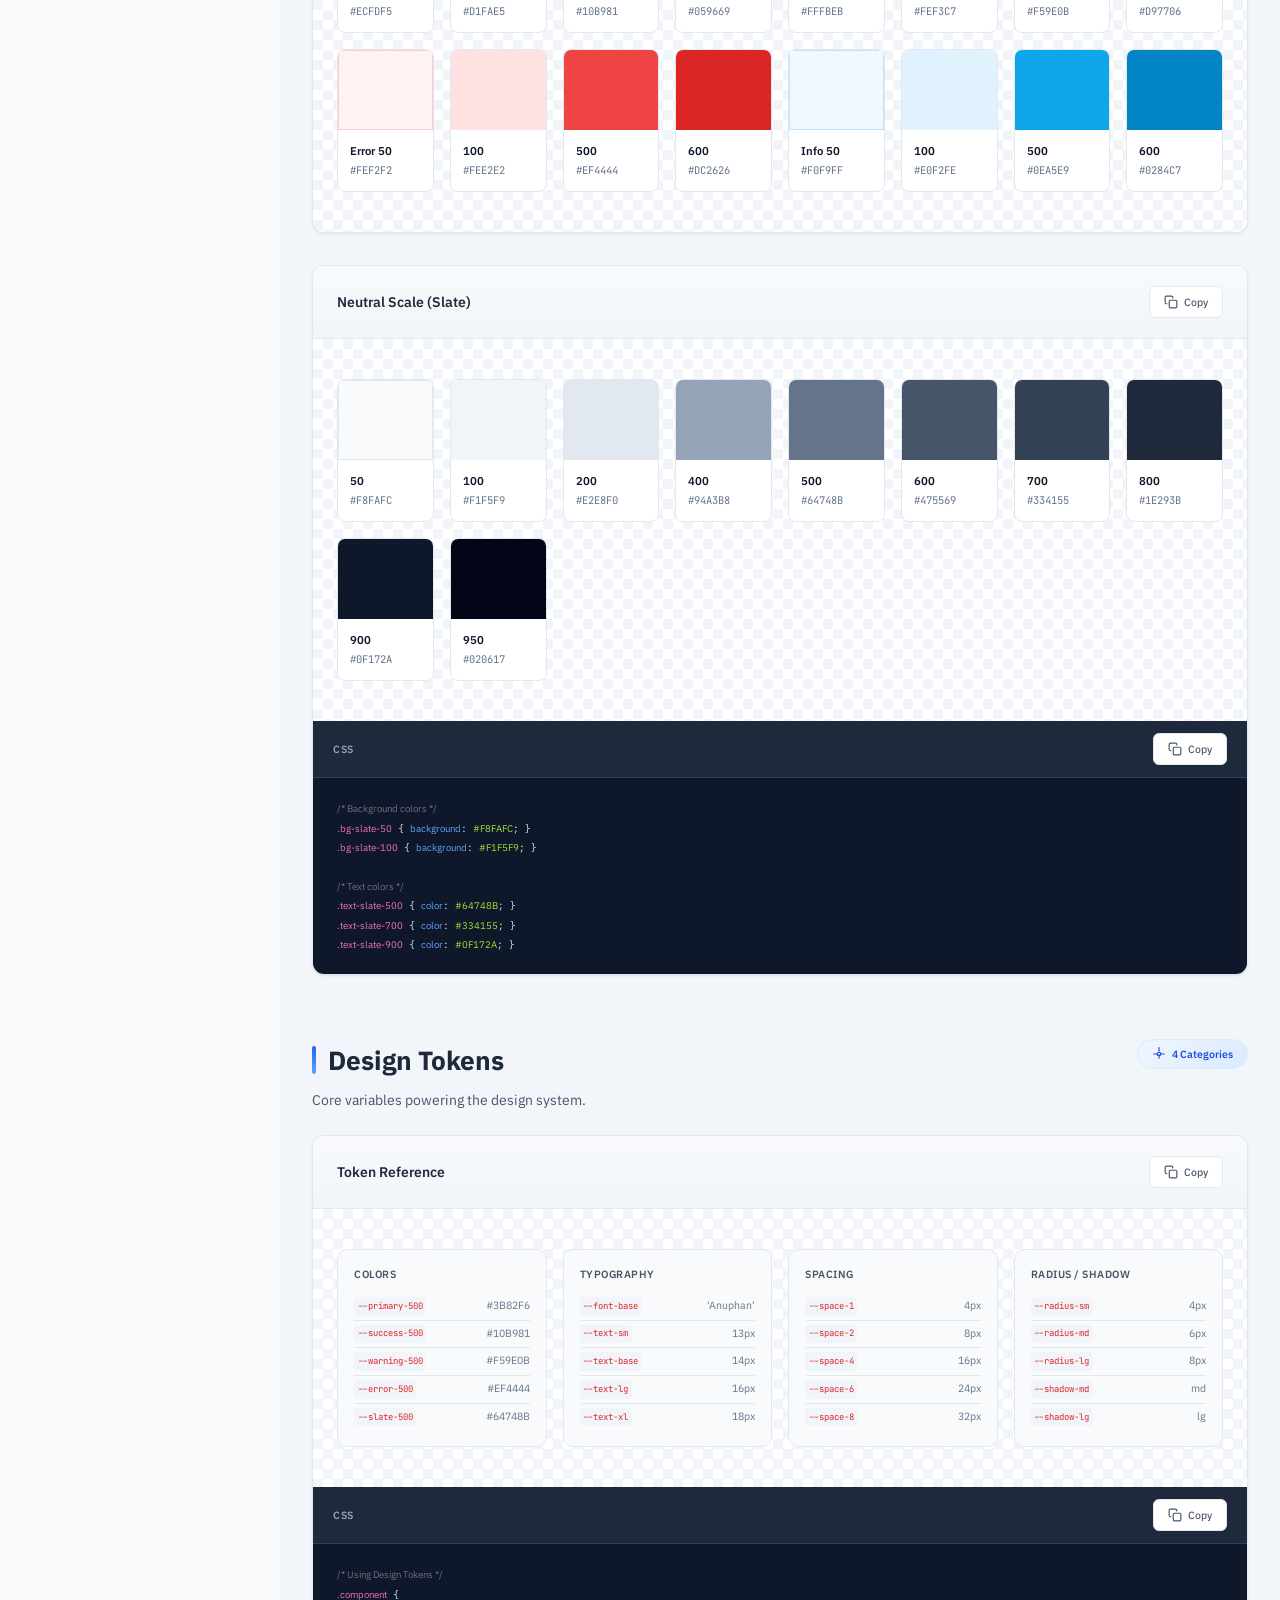
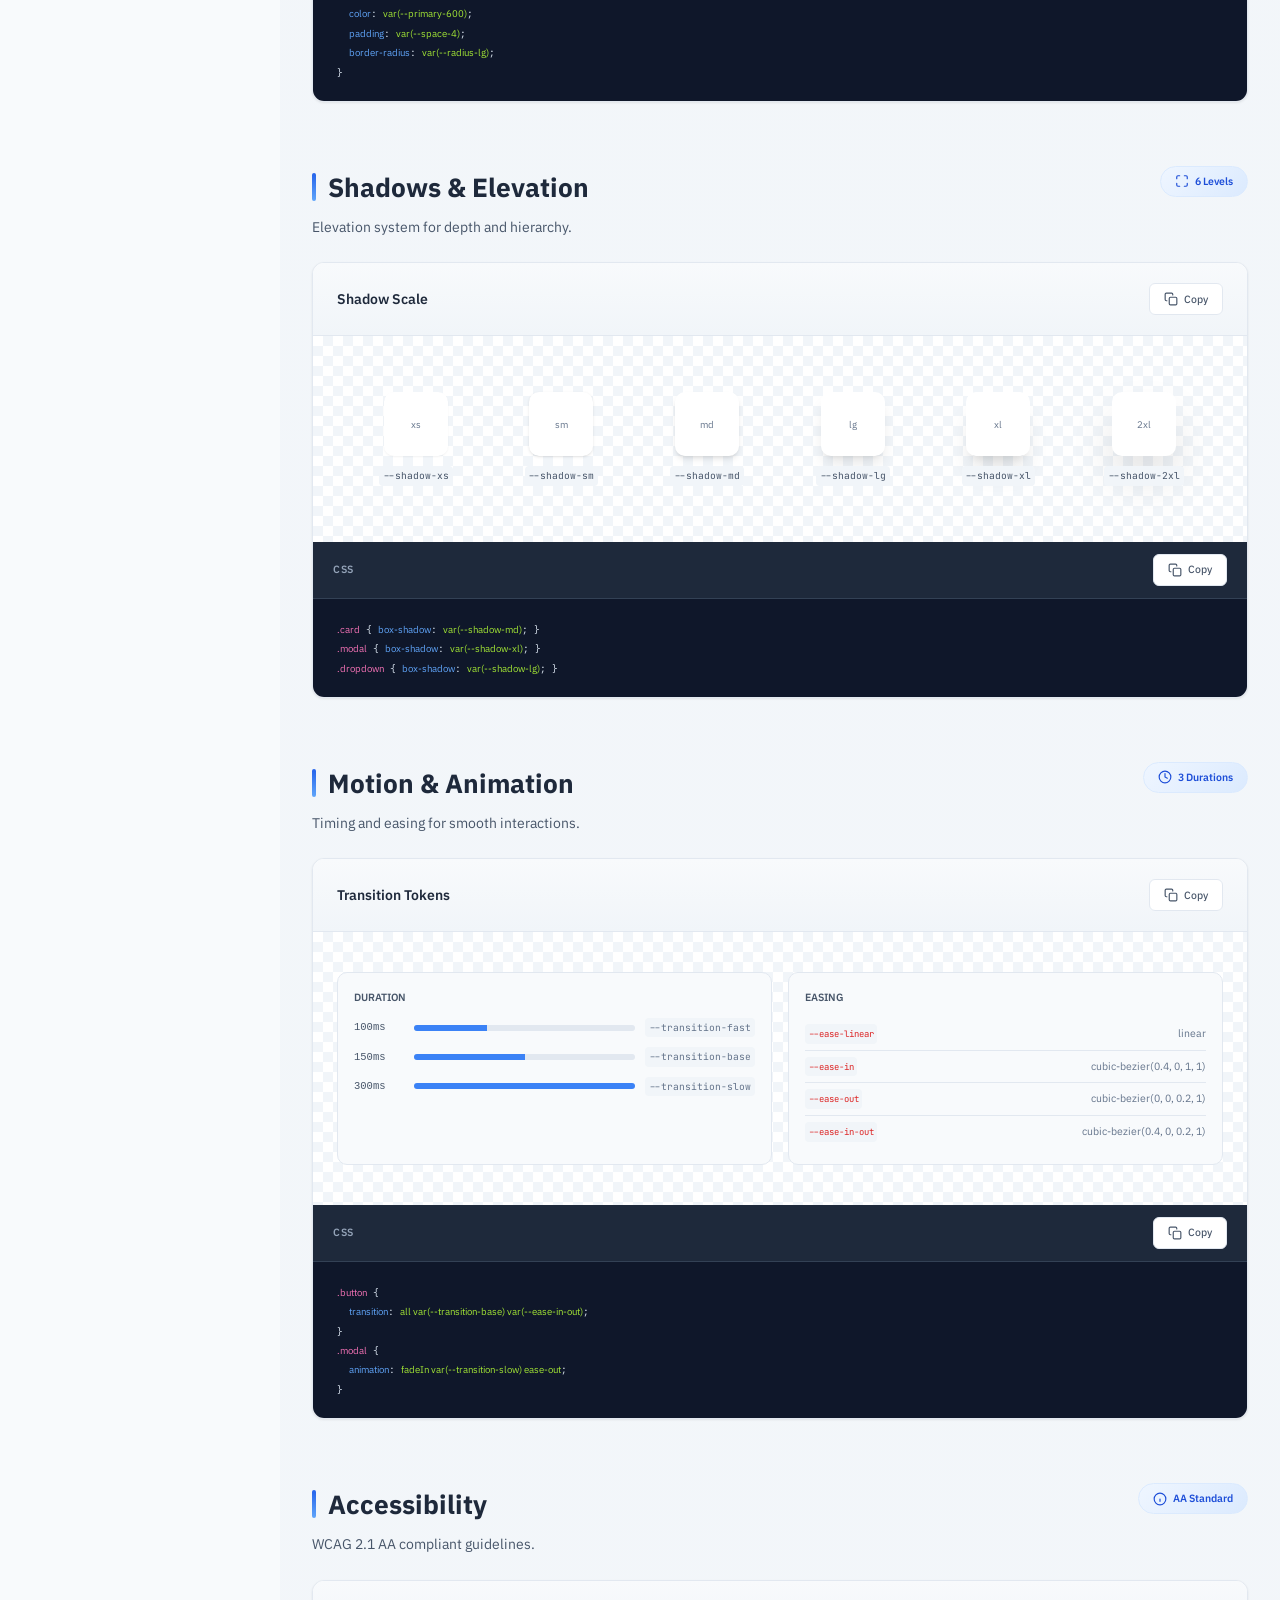
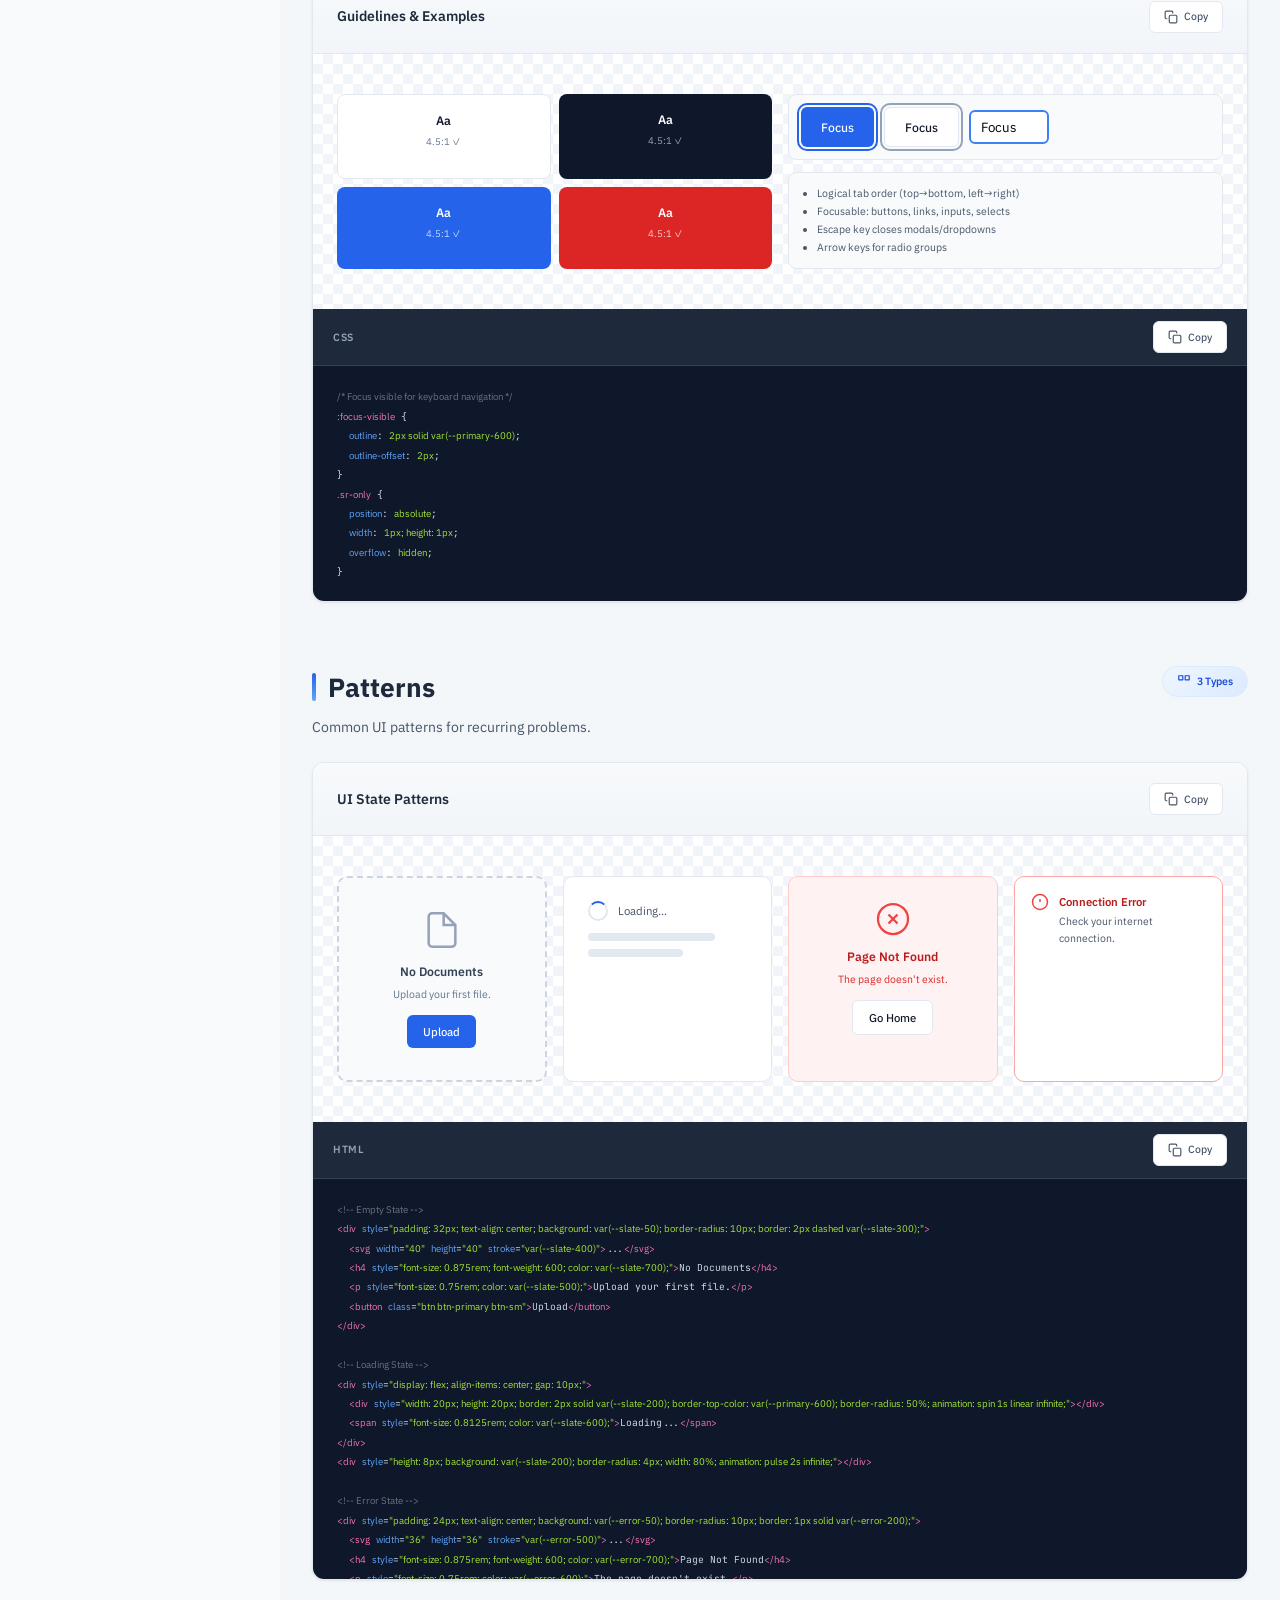
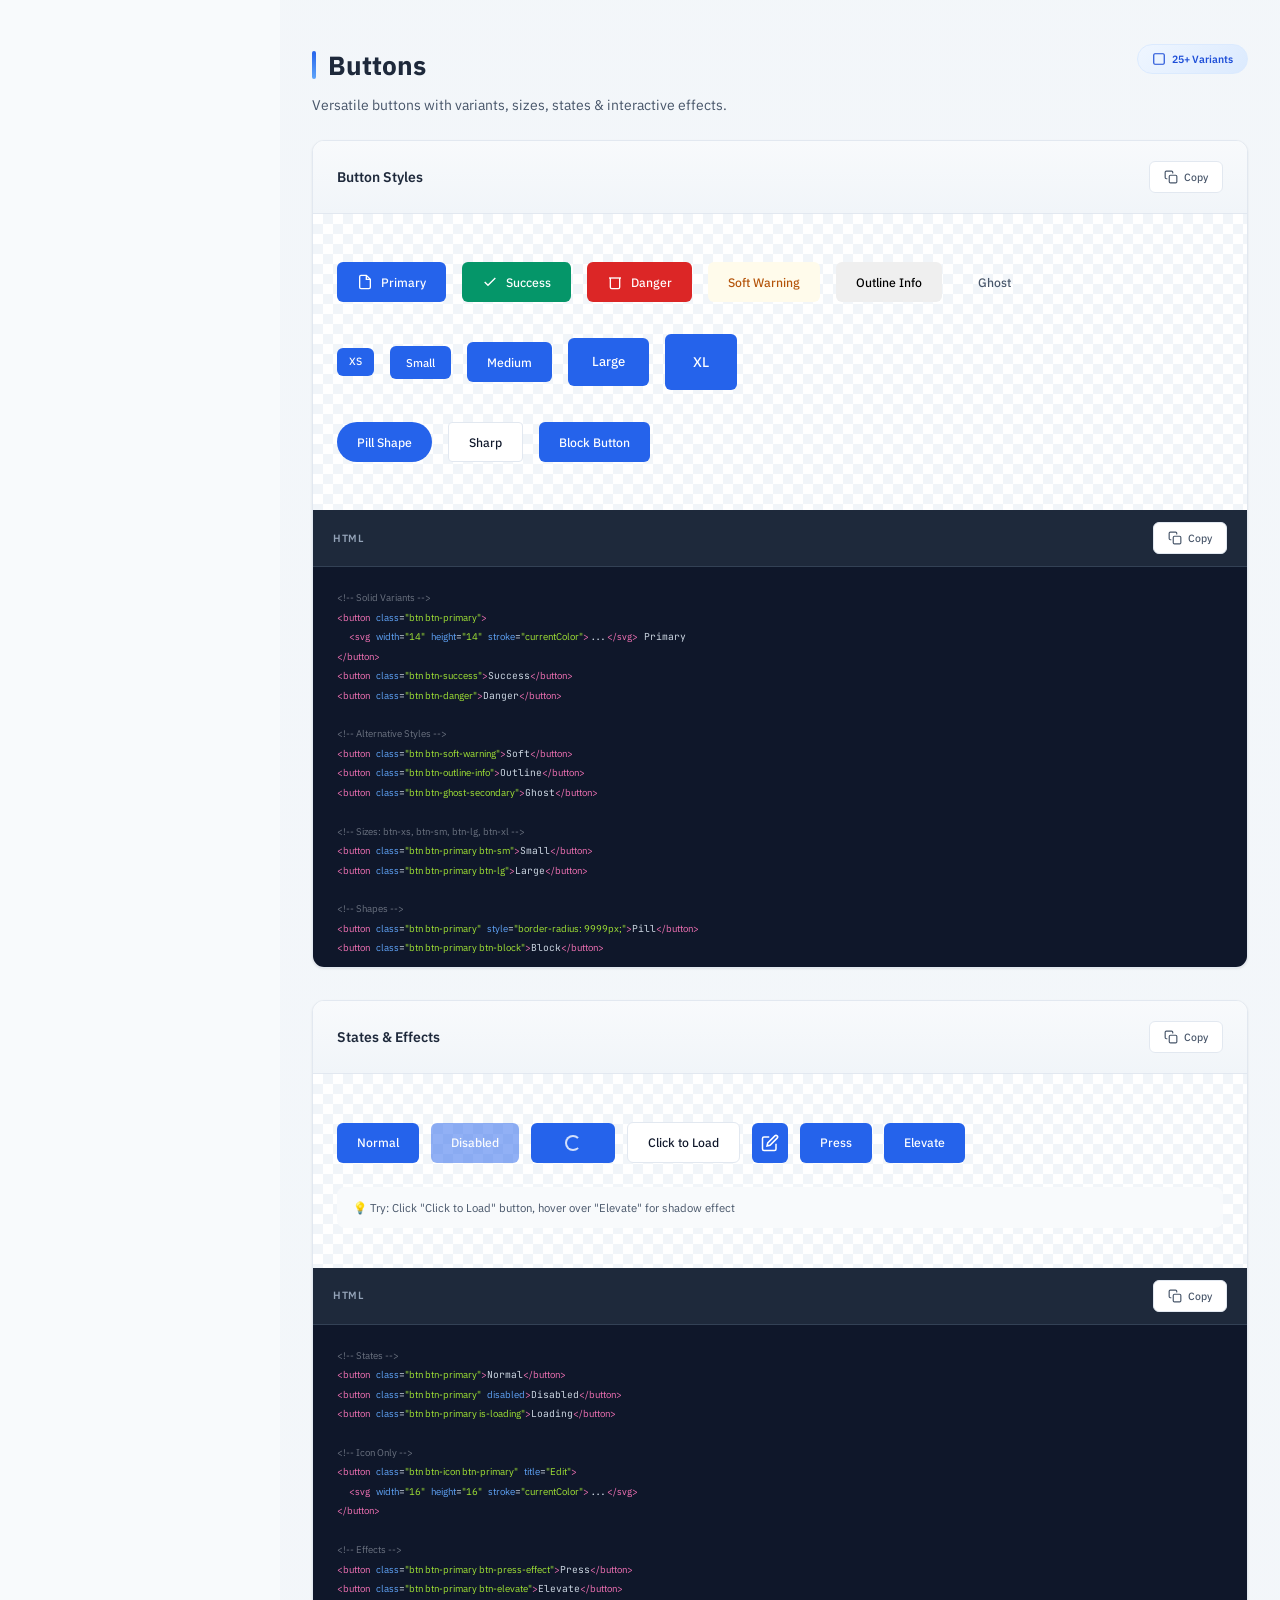
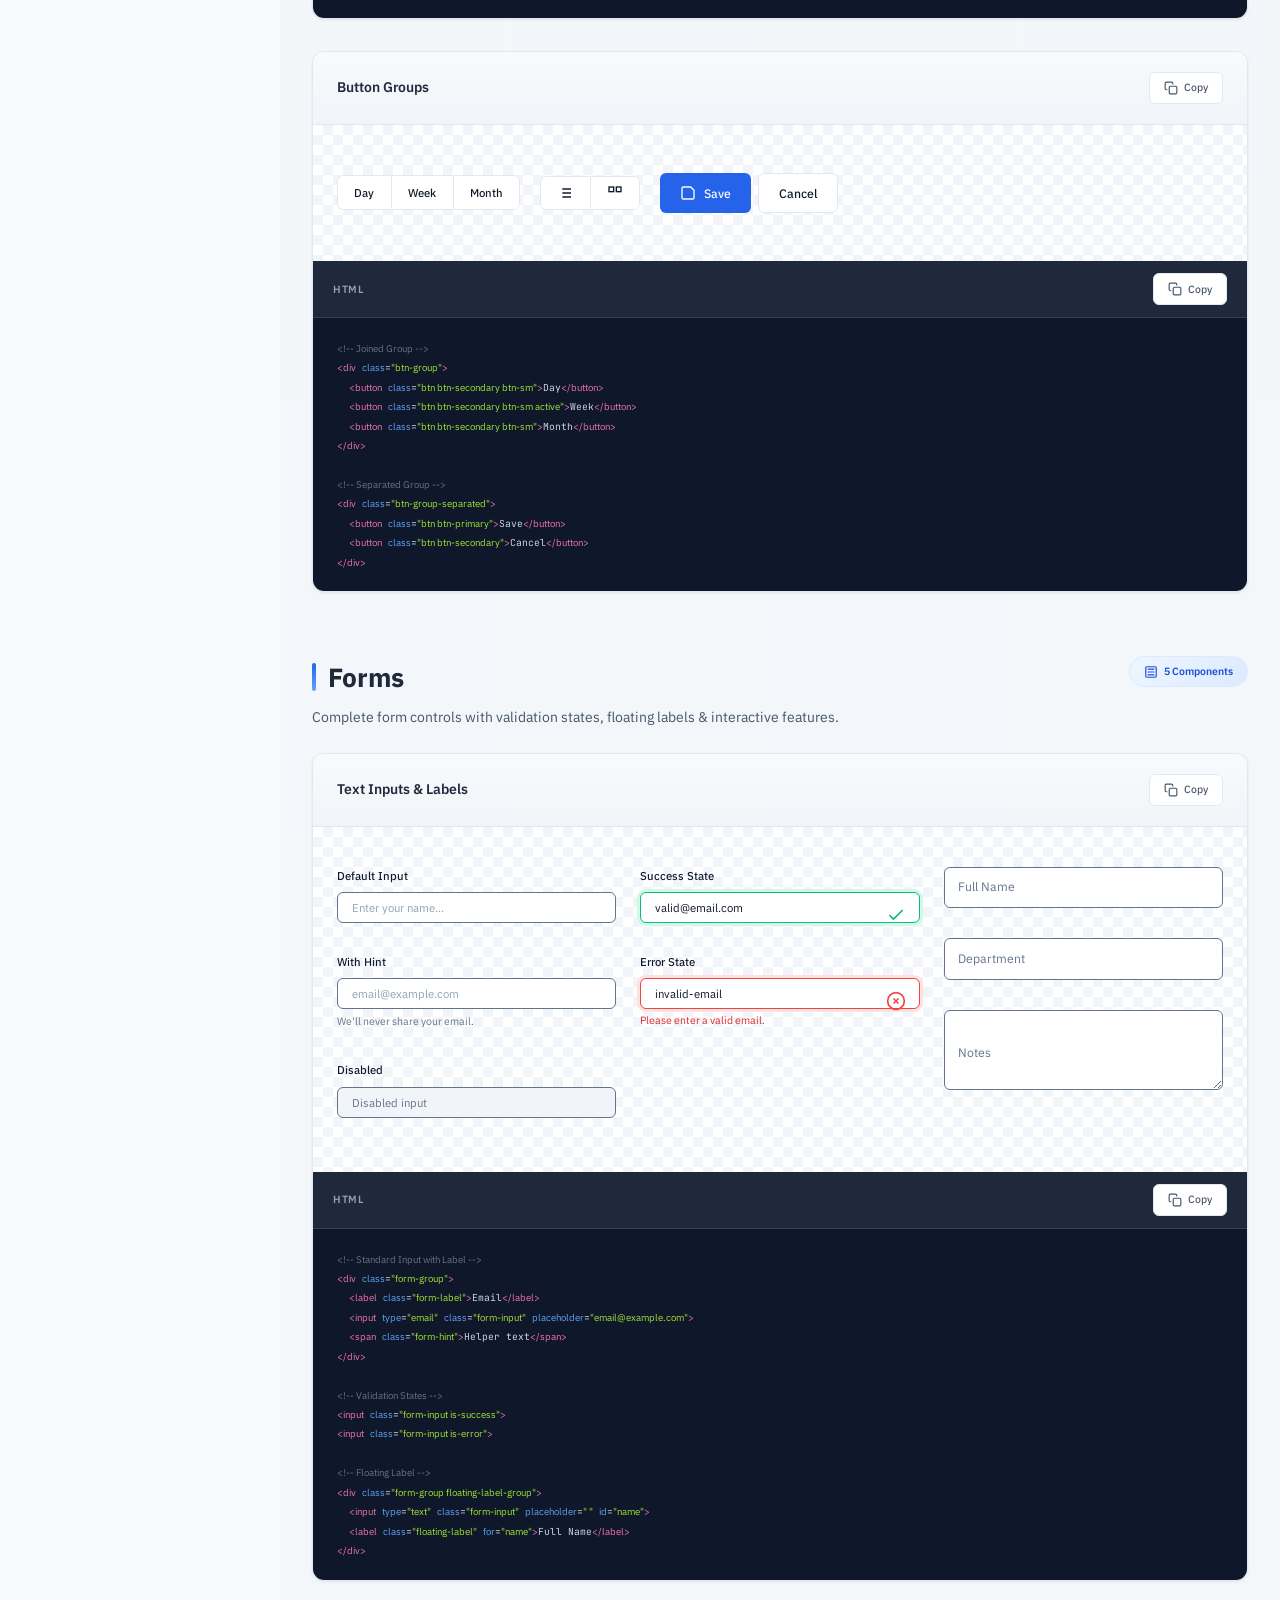
==== commit f895ad23: "Initialize project" ====
--- a/index.html
+++ b/index.html
@@ -1,3066 +1,4367 @@
-<!DOCTYPE html>
+<!doctype html>
 <html lang="th">
-<head>
-  <meta charset="UTF-8">
-  <meta name="viewport" content="width=device-width, initial-scale=1.0, maximum-scale=5.0">
-  <meta name="theme-color" content="#2563EB">
-  <title>SUTH Design System v2.0.0 - Component Library</title>
-  <meta name="description" content="SUTH Design System v2.0.0 - Professional UI Components for Healthcare Applications">
-  
-  <!-- Fonts -->
-  <link rel="preconnect" href="https://fonts.googleapis.com">
-  <link rel="preconnect" href="https://fonts.gstatic.com" crossorigin>
-  <link href="https://fonts.googleapis.com/css2?family=Anuphan:wght@300;400;500;600;700&family=JetBrains+Mono:wght@400;500&display=swap" rel="stylesheet">
-  
-  <!-- Design System CSS -->
-  <link rel="stylesheet" href="suth-ds.min.css">
-  
-  <!-- DataTables CSS -->
-  <link rel="stylesheet" href="https://cdn.datatables.net/1.13.7/css/jquery.dataTables.min.css">
-  <style>
-    /* SVG Icon Animations */
-    @keyframes spin {
-      from { transform: rotate(0deg); }
-      to { transform: rotate(360deg); }
-    }
-    @keyframes pulse {
-      0%, 100% { opacity: 1; }
-      50% { opacity: 0.5; }
-    }
-    @keyframes bounce {
-      0%, 100% { transform: translateY(0); }
-      50% { transform: translateY(-6px); }
-    }
-    .icon-spin { animation: spin 1s linear infinite; }
-    .icon-pulse { animation: pulse 2s ease-in-out infinite; }
-    .icon-bounce { animation: bounce 1s ease infinite; }
-    
-    /* ========================================
+  <head>
+    <meta charset="UTF-8" />
+    <meta
+      name="viewport"
+      content="width=device-width, initial-scale=1.0, maximum-scale=5.0"
+    />
+    <meta name="theme-color" content="#2563EB" />
+    <title>SUTH Design System v2.0.0 - Component Library</title>
+    <meta
+      name="description"
+      content="SUTH Design System v2.0.0 - Professional UI Components for Healthcare Applications"
+    />
+
+    <!-- Fonts -->
+    <link rel="preconnect" href="https://fonts.googleapis.com" />
+    <link rel="preconnect" href="https://fonts.gstatic.com" crossorigin />
+    <link
+      href="https://fonts.googleapis.com/css2?family=Anuphan:wght@300;400;500;600;700&family=JetBrains+Mono:wght@400;500&display=swap"
+      rel="stylesheet"
+    />
+
+    <!-- Design System CSS -->
+    <link rel="stylesheet" href="suth-ds.min.css" />
+
+    <!-- DataTables CSS -->
+    <link
+      rel="stylesheet"
+      href="https://cdn.datatables.net/1.13.7/css/jquery.dataTables.min.css"
+    />
+    <style>
+      /* SVG Icon Animations */
+      @keyframes spin {
+        from {
+          transform: rotate(0deg);
+        }
+        to {
+          transform: rotate(360deg);
+        }
+      }
+      @keyframes pulse {
+        0%,
+        100% {
+          opacity: 1;
+        }
+        50% {
+          opacity: 0.5;
+        }
+      }
+      @keyframes bounce {
+        0%,
+        100% {
+          transform: translateY(0);
+        }
+        50% {
+          transform: translateY(-6px);
+        }
+      }
+      .icon-spin {
+        animation: spin 1s linear infinite;
+      }
+      .icon-pulse {
+        animation: pulse 2s ease-in-out infinite;
+      }
+      .icon-bounce {
+        animation: bounce 1s ease infinite;
+      }
+
+      /* ========================================
        DARK MODE SUPPORT FOR DOCUMENTATION
        ======================================== */
-    
-    /* ========================================
+
+      /* ========================================
        COMPREHENSIVE DARK MODE OVERRIDES
        ======================================== */
-    [data-theme="dark"] {
-      --bg-primary: var(--slate-900);
-      --bg-secondary: var(--slate-950);
-      --text-primary: var(--slate-100);
-      --text-secondary: var(--slate-400);
-      --text-muted: var(--slate-500);
-      --border-color: var(--slate-700);
-      
-      /* UI surface colors for dark mode */
-      --ui-bg: var(--slate-900);
-      --ui-bg-elevated: var(--slate-800);
-      --ui-bg-sunken: var(--slate-950);
-      --ui-bg-overlay: rgba(255, 255, 255, 0.05);
-      --ui-bg-hover: var(--slate-800);
-      --ui-bg-active: rgba(37, 99, 235, 0.15);
-    }
-    
-    /* Light mode UI surface defaults */
-    :root {
-      --text-primary: var(--slate-900);
-      --text-secondary: var(--slate-600);
-      --text-muted: var(--slate-500);
-      --border-color: var(--slate-200);
-      --ui-bg: #FFFFFF;
-      --ui-bg-elevated: var(--slate-50);
-      --ui-bg-sunken: var(--slate-100);
-      --ui-bg-overlay: rgba(0, 0, 0, 0.03);
-      --ui-bg-hover: var(--slate-100);
-      --ui-bg-active: var(--primary-50);
-    }
-    
-    /* Body */
-    /* Header */
-    [data-theme="dark"] .ds-header {
-      background: rgba(15, 23, 42, 0.95);
-      border-bottom-color: var(--border-color);
-    }
-    [data-theme="dark"] .ds-header-title-main {
-      color: var(--text-primary);
-    }
-    [data-theme="dark"] .ds-header-brand {
-      background: var(--slate-800);
-    }
-    
-    /* Sidebar */
-    [data-theme="dark"] .ds-sidebar {
-      background: var(--ui-bg);
-      border-right-color: var(--border-color);
-    }
-    [data-theme="dark"] .ds-nav-link {
-      color: var(--text-secondary);
-    }
-    [data-theme="dark"] .ds-nav-link:hover {
-      background: var(--ui-bg-hover);
-      color: var(--text-primary);
-    }
-    [data-theme="dark"] .ds-nav-link.active {
-      background: var(--ui-bg-active);
-      color: var(--primary-400);
-    }
-    [data-theme="dark"] .ds-nav-link.active .ds-nav-icon,
-    [data-theme="dark"] .ds-nav-link:hover .ds-nav-icon {
-      color: var(--primary-400);
-    }
-    [data-theme="dark"] .sidebar-search-input {
-      background: var(--ui-bg-elevated);
-      border-color: var(--border-color);
-      color: var(--text-primary);
-    }
-    [data-theme="dark"] .sidebar-search-input:focus {
-      background: var(--ui-bg);
-    }
-    
-    /* Main content - Dark mode handled in main styles */
-    
-    /* Hero - Uses same gradient for both themes */
-    
-    /* Section titles - Dark mode handled in main styles */
-    
-    /* Component cards - Dark mode code section */
-    [data-theme="dark"] .ds-component-code {
-      background: #020617;
-    }
-    [data-theme="dark"] .ds-component-code-header {
-      background: linear-gradient(180deg, #1e293b 0%, #0f172a 100%);
-      border-bottom-color: var(--slate-700);
-    }
-    
-    /* Alert Modals Dark Mode */
-    [data-theme="dark"] .demo-modal-overlay .modal-alert-icon.success {
-      background: rgba(34, 197, 94, 0.2);
-      color: #4ade80;
-    }
-    [data-theme="dark"] .demo-modal-overlay .modal-alert-icon.warning {
-      background: rgba(245, 158, 11, 0.2);
-      color: #fbbf24;
-    }
-    [data-theme="dark"] .demo-modal-overlay .modal-alert-icon.error {
-      background: rgba(239, 68, 68, 0.2);
-      color: #f87171;
-    }
-    [data-theme="dark"] .demo-modal-overlay .modal-alert-icon.info {
-      background: rgba(59, 130, 246, 0.2);
-      color: #60a5fa;
-    }
-    
-    /* Font selector */
-    [data-theme="dark"] .font-selector {
-      background: var(--ui-bg-elevated);
-      border-color: var(--border-color);
-    }
-    [data-theme="dark"] .font-selector select {
-      background: var(--ui-bg);
-      border-color: var(--border-color);
-      color: var(--text-primary);
-    }
-    
-    /* GitHub link */
-    [data-theme="dark"] .github-link {
-      background: var(--slate-700);
-    }
-    [data-theme="dark"] .github-link:hover {
-      background: var(--slate-600);
-    }
-    
-    /* Mobile menu */
-    [data-theme="dark"] .mobile-menu-toggle {
-      background: var(--ui-bg-elevated);
-      color: var(--text-primary);
-      border-color: var(--border-color);
-    }
-    
-    /* Copy button */
-    [data-theme="dark"] .btn-copy {
-      background: var(--ui-bg-elevated);
-      border-color: var(--border-color);
-      color: var(--text-secondary);
-    }
-    [data-theme="dark"] .btn-copy:hover {
-      background: var(--ui-bg-hover);
-      color: var(--text-primary);
-      border-color: var(--slate-600);
-    }
-    
-    /* Toast */
-    [data-theme="dark"] .toast {
-      background: var(--ui-bg);
-    }
-    [data-theme="dark"] .toast-close:hover {
-      background: var(--ui-bg-hover);
-    }
-    
-    /* Scroll to top */
-    [data-theme="dark"] .scroll-top {
-      background: var(--ui-bg);
-      border-color: var(--border-color);
-      color: var(--text-secondary);
-    }
-    [data-theme="dark"] .scroll-top:hover {
-      background: var(--ui-bg-active);
-      color: var(--primary-400);
-      border-color: var(--primary-500);
-    }
-    
-    /* Color items */
-    [data-theme="dark"] .color-item {
-      background: var(--ui-bg);
-      border-color: var(--border-color);
-    }
-    [data-theme="dark"] .color-item:hover {
-      border-color: var(--slate-600);
-    }
-    
-    /* Device preview bar */
-    [data-theme="dark"] .device-preview-bar {
-      background: var(--ui-bg-elevated);
-    }
-    [data-theme="dark"] .device-btn {
-      color: var(--text-secondary);
-    }
-    [data-theme="dark"] .device-btn:hover {
-      background: var(--slate-700);
-      color: var(--text-primary);
-    }
-    [data-theme="dark"] .device-btn.active {
-      background: var(--ui-bg);
-      color: var(--primary-400);
-    }
-    
-    /* Accordion */
-    [data-theme="dark"] .accordion-enhanced .accordion-header:hover {
-      background: linear-gradient(to right, var(--slate-800), var(--ui-bg));
-    }
-    
-    /* DataTables */
-    [data-theme="dark"] .dataTables_wrapper .dataTables_filter input,
-    [data-theme="dark"] .dataTables_wrapper .dataTables_length select {
-      background-color: var(--ui-bg-elevated);
-      border-color: var(--border-color);
-      color: var(--text-primary);
-    }
-    [data-theme="dark"] .dataTables_wrapper .dataTables_paginate .paginate_button {
-      background: var(--ui-bg-elevated) !important;
-      border-color: var(--border-color);
-      color: var(--text-secondary) !important;
-    }
-    [data-theme="dark"] .dataTables_wrapper .dataTables_paginate .paginate_button:hover {
-      background: var(--ui-bg-active) !important;
-      border-color: var(--primary-500);
-      color: var(--primary-400) !important;
-    }
-    [data-theme="dark"] .dataTables_wrapper .dataTables_paginate .paginate_button.current {
-      background: var(--primary-600) !important;
-      border-color: var(--primary-600);
-      color: white !important;
-    }
-    [data-theme="dark"] .dataTables_wrapper .dataTables_paginate .paginate_button.disabled {
-      background: var(--slate-800) !important;
-      opacity: 0.4;
-    }
-    [data-theme="dark"] table.datatable thead th:hover {
-      background: var(--ui-bg-elevated);
-    }
-    [data-theme="dark"] table.datatable tbody tr:hover {
-      background: var(--ui-bg-hover);
-    }
-    
-    /* Table scrollbar */
-    [data-theme="dark"] .table-responsive-wrapper::-webkit-scrollbar-track {
-      background: var(--slate-800);
-    }
-    [data-theme="dark"] .table-responsive-wrapper::-webkit-scrollbar-thumb {
-      background: var(--slate-600);
-    }
-    
-    /* Badge soft */
-    [data-theme="dark"] .badge-soft {
-      background: var(--ui-bg-elevated);
-      color: var(--text-secondary);
-    }
-    
-    /* Empty state icon */
-    [data-theme="dark"] .empty-icon {
-      background: var(--ui-bg-elevated);
-    }
-    
-    /* Grid demo */
-    [data-theme="dark"] .grid-demo-item {
-      background: rgba(37, 99, 235, 0.1);
-      border-color: rgba(37, 99, 235, 0.3);
-      color: var(--primary-400);
-    }
-    
-    /* Chart placeholder */
-    [data-theme="dark"] .chart-placeholder {
-      background: linear-gradient(to top, rgba(37, 99, 235, 0.1) 0%, rgba(37, 99, 235, 0.2) 100%);
-    }
-    [data-theme="dark"] .chart-placeholder::before {
-      background: linear-gradient(to top, rgba(37, 99, 235, 0.3), transparent);
-    }
-    
-    /* Search highlight */
-    [data-theme="dark"] .highlight {
-      background: rgba(250, 204, 21, 0.3);
-      color: var(--text-primary);
-    }
-    
-    /* DataTables Custom Styling to match SUTH Design System */
-    .dataTables_wrapper {
-      font-family: 'Anuphan', sans-serif;
-      font-size: 0.875rem;
-      padding: 16px;
-    }
-    .dataTables_wrapper .dataTables_filter {
-      margin-bottom: 16px;
-    }
-    .dataTables_wrapper .dataTables_filter label {
-      color: var(--text-secondary);
-      font-weight: 500;
-    }
-    .dataTables_wrapper .dataTables_filter input {
-      padding: 10px 16px 10px 36px;
-      border: 1px solid var(--border-color);
-      border-radius: var(--radius-lg);
-      font-size: 0.875rem;
-      background: var(--ui-bg);
-      font-family: 'Anuphan', sans-serif;
-      min-width: 240px;
-      background-image: url("data:image/svg+xml,%3Csvg xmlns='http://www.w3.org/2000/svg' width='16' height='16' viewBox='0 0 24 24' fill='none' stroke='%2364748B' stroke-width='2'%3E%3Ccircle cx='11' cy='11' r='8'/%3E%3Cpath d='m21 21-4.35-4.35'/%3E%3C/svg%3E");
-      background-repeat: no-repeat;
-      background-position: 12px center;
-    }
-    .dataTables_wrapper .dataTables_filter input:focus {
-      outline: none;
-      border-color: var(--primary-400);
-      box-shadow: 0 0 0 3px var(--primary-100);
-    }
-    .dataTables_wrapper .dataTables_length {
-      margin-bottom: 16px;
-    }
-    .dataTables_wrapper .dataTables_length label {
-      color: var(--text-secondary);
-      font-weight: 500;
-    }
-    .dataTables_wrapper .dataTables_length select {
-      padding: 8px 32px 8px 14px;
-      border: 1px solid var(--border-color);
-      border-radius: var(--radius-lg);
-      font-size: 0.875rem;
-      background: var(--ui-bg);
-      font-family: 'Anuphan', sans-serif;
-      appearance: none;
-      background-image: url("data:image/svg+xml,%3Csvg xmlns='http://www.w3.org/2000/svg' width='14' height='14' viewBox='0 0 24 24' fill='none' stroke='%2364748B' stroke-width='2'%3E%3Cpolyline points='6 9 12 15 18 9'%3E%3C/polyline%3E%3C/svg%3E");
-      background-repeat: no-repeat;
-      background-position: right 10px center;
-      cursor: pointer;
-    }
-    .dataTables_wrapper .dataTables_length select:focus {
-      outline: none;
-      border-color: var(--primary-400);
-      box-shadow: 0 0 0 3px var(--primary-100);
-    }
-    .dataTables_wrapper .dataTables_paginate {
-      margin-top: 20px;
-      padding-top: 16px;
-      border-top: 1px solid var(--border-color);
-    }
-    .dataTables_wrapper .dataTables_paginate .paginate_button {
-      padding: 8px 14px;
-      margin: 0 4px;
-      border: 1px solid var(--border-color);
-      border-radius: var(--radius-md);
-      background: var(--ui-bg);
-      color: var(--text-secondary) !important;
-      font-size: 0.875rem;
-      font-family: 'Anuphan', sans-serif;
-      cursor: pointer;
-      transition: all 0.2s;
-      min-width: 36px;
-      text-align: center;
-    }
-    .dataTables_wrapper .dataTables_paginate .paginate_button:hover {
-      background: var(--primary-50) !important;
-      border-color: var(--primary-300);
-      color: var(--primary-600) !important;
-      transform: translateY(-1px);
-    }
-    .dataTables_wrapper .dataTables_paginate .paginate_button.current {
-      background: var(--primary-600) !important;
-      border-color: var(--primary-600);
-      color: white !important;
-      font-weight: 600;
-    }
-    .dataTables_wrapper .dataTables_paginate .paginate_button.disabled {
-      opacity: 0.4;
-      cursor: not-allowed;
-      background: var(--slate-100) !important;
-    }
-    .dataTables_wrapper .dataTables_paginate .paginate_button.disabled:hover {
-      transform: none;
-      border-color: var(--border-color);
-      color: var(--text-secondary) !important;
-    }
-    .dataTables_wrapper .dataTables_info {
-      color: var(--text-muted);
-      font-size: 0.8125rem;
-      padding-top: 8px;
-    }
-    table.datatable {
-      border-collapse: separate;
-      border-spacing: 0;
-    }
-    table.datatable thead th {
-      cursor: pointer;
-      user-select: none;
-      padding: 14px 16px;
-      font-weight: 600;
-      color: var(--text-primary);
-      border-bottom: 2px solid var(--border-color);
-      white-space: nowrap;
-    }
-    table.datatable thead th:hover {
-      background: var(--slate-50);
-      color: var(--primary-600);
-    }
-    table.datatable tbody td {
-      padding: 14px 16px;
-      border-bottom: 1px solid var(--border-color);
-      vertical-align: middle;
-    }
-    table.datatable tbody tr:hover {
-      background: var(--primary-50);
-    }
-    /* SVG Sorting Icons */
-    table.datatable thead th.sorting,
-    table.datatable thead th.sorting_asc,
-    table.datatable thead th.sorting_desc {
-      padding-right: 32px;
-      position: relative;
-    }
-    table.datatable thead th.sorting:after,
-    table.datatable thead th.sorting_asc:after,
-    table.datatable thead th.sorting_desc:after {
-      position: absolute;
-      right: 12px;
-      top: 50%;
-      transform: translateY(-50%);
-      width: 12px;
-      height: 12px;
-      background-size: contain;
-      background-repeat: no-repeat;
-      background-position: center;
-    }
-    table.datatable thead th.sorting:after {
-      content: "";
-      background-image: url("data:image/svg+xml,%3Csvg xmlns='http://www.w3.org/2000/svg' width='12' height='12' viewBox='0 0 24 24' fill='none' stroke='%2364748B' stroke-width='2' stroke-linecap='round' stroke-linejoin='round'%3E%3Cpath d='m3 8 4-4 4 4'/%3E%3Cpath d='m3 16 4 4 4-4'/%3E%3C/svg%3E");
-      opacity: 0.5;
-    }
-    table.datatable thead th.sorting_asc:after {
-      content: "";
-      background-image: url("data:image/svg+xml,%3Csvg xmlns='http://www.w3.org/2000/svg' width='12' height='12' viewBox='0 0 24 24' fill='none' stroke='%232563EB' stroke-width='2' stroke-linecap='round' stroke-linejoin='round'%3E%3Cpath d='m3 8 4-4 4 4'/%3E%3C/svg%3E");
-    }
-    table.datatable thead th.sorting_desc:after {
-      content: "";
-      background-image: url("data:image/svg+xml,%3Csvg xmlns='http://www.w3.org/2000/svg' width='12' height='12' viewBox='0 0 24 24' fill='none' stroke='%232563EB' stroke-width='2' stroke-linecap='round' stroke-linejoin='round'%3E%3Cpath d='m3 16 4 4 4-4'/%3E%3C/svg%3E");
-    }
-    /* Table Container Padding */
-    .table-container {
-      padding: 0;
-      border-radius: var(--radius-xl);
-      border: 1px solid var(--border-color);
-      overflow: hidden;
-    }
-    .table-responsive-wrapper {
-      padding: 0;
-    }
-    /* DataTables Bottom Area */
-    .dataTables_wrapper .bottom {
-      display: flex;
-      align-items: center;
-      justify-content: space-between;
-      flex-wrap: wrap;
-      gap: 12px;
-      margin-top: 16px;
-    }
-  </style>
-  
-  <style>
-    /* ========================================
+      [data-theme="dark"] {
+        --bg-primary: var(--slate-900);
+        --bg-secondary: var(--slate-950);
+        --text-primary: var(--slate-100);
+        --text-secondary: var(--slate-400);
+        --text-muted: var(--slate-500);
+        --border-color: var(--slate-700);
+
+        /* UI surface colors for dark mode */
+        --ui-bg: var(--slate-900);
+        --ui-bg-elevated: var(--slate-800);
+        --ui-bg-sunken: var(--slate-950);
+        --ui-bg-overlay: rgba(255, 255, 255, 0.05);
+        --ui-bg-hover: var(--slate-800);
+        --ui-bg-active: rgba(37, 99, 235, 0.15);
+      }
+
+      /* Light mode UI surface defaults */
+      :root {
+        --text-primary: var(--slate-900);
+        --text-secondary: var(--slate-600);
+        --text-muted: var(--slate-500);
+        --border-color: var(--slate-200);
+        --ui-bg: #ffffff;
+        --ui-bg-elevated: var(--slate-50);
+        --ui-bg-sunken: var(--slate-100);
+        --ui-bg-overlay: rgba(0, 0, 0, 0.03);
+        --ui-bg-hover: var(--slate-100);
+        --ui-bg-active: var(--primary-50);
+      }
+
+      /* Body */
+      /* Header */
+      [data-theme="dark"] .ds-header {
+        background: rgba(15, 23, 42, 0.95);
+        border-bottom-color: var(--border-color);
+      }
+      [data-theme="dark"] .ds-header-title-main {
+        color: var(--text-primary);
+      }
+      [data-theme="dark"] .ds-header-brand {
+        background: var(--slate-800);
+      }
+
+      /* Sidebar */
+      [data-theme="dark"] .ds-sidebar {
+        background: var(--ui-bg);
+        border-right-color: var(--border-color);
+      }
+      [data-theme="dark"] .ds-nav-link {
+        color: var(--text-secondary);
+      }
+      [data-theme="dark"] .ds-nav-link:hover {
+        background: var(--ui-bg-hover);
+        color: var(--text-primary);
+      }
+      [data-theme="dark"] .ds-nav-link.active {
+        background: var(--ui-bg-active);
+        color: var(--primary-400);
+      }
+      [data-theme="dark"] .ds-nav-link.active .ds-nav-icon,
+      [data-theme="dark"] .ds-nav-link:hover .ds-nav-icon {
+        color: var(--primary-400);
+      }
+      [data-theme="dark"] .sidebar-search-input {
+        background: var(--ui-bg-elevated);
+        border-color: var(--border-color);
+        color: var(--text-primary);
+      }
+      [data-theme="dark"] .sidebar-search-input:focus {
+        background: var(--ui-bg);
+      }
+
+      /* Main content - Dark mode handled in main styles */
+
+      /* Hero - Uses same gradient for both themes */
+
+      /* Section titles - Dark mode handled in main styles */
+
+      /* Component cards - Dark mode code section */
+      [data-theme="dark"] .ds-component-code {
+        background: #020617;
+      }
+      [data-theme="dark"] .ds-component-code-header {
+        background: linear-gradient(180deg, #1e293b 0%, #0f172a 100%);
+        border-bottom-color: var(--slate-700);
+      }
+
+      /* Alert Modals Dark Mode */
+      [data-theme="dark"] .demo-modal-overlay .modal-alert-icon.success {
+        background: rgba(34, 197, 94, 0.2);
+        color: #4ade80;
+      }
+      [data-theme="dark"] .demo-modal-overlay .modal-alert-icon.warning {
+        background: rgba(245, 158, 11, 0.2);
+        color: #fbbf24;
+      }
+      [data-theme="dark"] .demo-modal-overlay .modal-alert-icon.error {
+        background: rgba(239, 68, 68, 0.2);
+        color: #f87171;
+      }
+      [data-theme="dark"] .demo-modal-overlay .modal-alert-icon.info {
+        background: rgba(59, 130, 246, 0.2);
+        color: #60a5fa;
+      }
+
+      /* Font selector */
+      [data-theme="dark"] .font-selector {
+        background: var(--ui-bg-elevated);
+        border-color: var(--border-color);
+      }
+      [data-theme="dark"] .font-selector select {
+        background: var(--ui-bg);
+        border-color: var(--border-color);
+        color: var(--text-primary);
+      }
+
+      /* GitHub link */
+      [data-theme="dark"] .github-link {
+        background: var(--slate-700);
+      }
+      [data-theme="dark"] .github-link:hover {
+        background: var(--slate-600);
+      }
+
+      /* Mobile menu */
+      [data-theme="dark"] .mobile-menu-toggle {
+        background: var(--ui-bg-elevated);
+        color: var(--text-primary);
+        border-color: var(--border-color);
+      }
+
+      /* Copy button */
+      [data-theme="dark"] .btn-copy {
+        background: var(--ui-bg-elevated);
+        border-color: var(--border-color);
+        color: var(--text-secondary);
+      }
+      [data-theme="dark"] .btn-copy:hover {
+        background: var(--ui-bg-hover);
+        color: var(--text-primary);
+        border-color: var(--slate-600);
+      }
+
+      /* Toast */
+      [data-theme="dark"] .toast {
+        background: var(--ui-bg);
+      }
+      [data-theme="dark"] .toast-close:hover {
+        background: var(--ui-bg-hover);
+      }
+
+      /* Scroll to top */
+      [data-theme="dark"] .scroll-top {
+        background: var(--ui-bg);
+        border-color: var(--border-color);
+        color: var(--text-secondary);
+      }
+      [data-theme="dark"] .scroll-top:hover {
+        background: var(--ui-bg-active);
+        color: var(--primary-400);
+        border-color: var(--primary-500);
+      }
+
+      /* Color items */
+      [data-theme="dark"] .color-item {
+        background: var(--ui-bg);
+        border-color: var(--border-color);
+      }
+      [data-theme="dark"] .color-item:hover {
+        border-color: var(--slate-600);
+      }
+
+      /* Device preview bar */
+      [data-theme="dark"] .device-preview-bar {
+        background: var(--ui-bg-elevated);
+      }
+      [data-theme="dark"] .device-btn {
+        color: var(--text-secondary);
+      }
+      [data-theme="dark"] .device-btn:hover {
+        background: var(--slate-700);
+        color: var(--text-primary);
+      }
+      [data-theme="dark"] .device-btn.active {
+        background: var(--ui-bg);
+        color: var(--primary-400);
+      }
+
+      /* Accordion */
+      [data-theme="dark"] .accordion-enhanced .accordion-header:hover {
+        background: linear-gradient(to right, var(--slate-800), var(--ui-bg));
+      }
+
+      /* DataTables */
+      [data-theme="dark"] .dataTables_wrapper .dataTables_filter input,
+      [data-theme="dark"] .dataTables_wrapper .dataTables_length select {
+        background-color: var(--ui-bg-elevated);
+        border-color: var(--border-color);
+        color: var(--text-primary);
+      }
+      [data-theme="dark"]
+        .dataTables_wrapper
+        .dataTables_paginate
+        .paginate_button {
+        background: var(--ui-bg-elevated) !important;
+        border-color: var(--border-color);
+        color: var(--text-secondary) !important;
+      }
+      [data-theme="dark"]
+        .dataTables_wrapper
+        .dataTables_paginate
+        .paginate_button:hover {
+        background: var(--ui-bg-active) !important;
+        border-color: var(--primary-500);
+        color: var(--primary-400) !important;
+      }
+      [data-theme="dark"]
+        .dataTables_wrapper
+        .dataTables_paginate
+        .paginate_button.current {
+        background: var(--primary-600) !important;
+        border-color: var(--primary-600);
+        color: white !important;
+      }
+      [data-theme="dark"]
+        .dataTables_wrapper
+        .dataTables_paginate
+        .paginate_button.disabled {
+        background: var(--slate-800) !important;
+        opacity: 0.4;
+      }
+      [data-theme="dark"] table.datatable thead th:hover {
+        background: var(--ui-bg-elevated);
+      }
+      [data-theme="dark"] table.datatable tbody tr:hover {
+        background: var(--ui-bg-hover);
+      }
+
+      /* Table scrollbar */
+      [data-theme="dark"] .table-responsive-wrapper::-webkit-scrollbar-track {
+        background: var(--slate-800);
+      }
+      [data-theme="dark"] .table-responsive-wrapper::-webkit-scrollbar-thumb {
+        background: var(--slate-600);
+      }
+
+      /* Badge soft */
+      [data-theme="dark"] .badge-soft {
+        background: var(--ui-bg-elevated);
+        color: var(--text-secondary);
+      }
+
+      /* Empty state icon */
+      [data-theme="dark"] .empty-icon {
+        background: var(--ui-bg-elevated);
+      }
+
+      /* Grid demo */
+      [data-theme="dark"] .grid-demo-item {
+        background: rgba(37, 99, 235, 0.1);
+        border-color: rgba(37, 99, 235, 0.3);
+        color: var(--primary-400);
+      }
+
+      /* Chart placeholder */
+      [data-theme="dark"] .chart-placeholder {
+        background: linear-gradient(
+          to top,
+          rgba(37, 99, 235, 0.1) 0%,
+          rgba(37, 99, 235, 0.2) 100%
+        );
+      }
+      [data-theme="dark"] .chart-placeholder::before {
+        background: linear-gradient(
+          to top,
+          rgba(37, 99, 235, 0.3),
+          transparent
+        );
+      }
+
+      /* Search highlight */
+      [data-theme="dark"] .highlight {
+        background: rgba(250, 204, 21, 0.3);
+        color: var(--text-primary);
+      }
+
+      /* DataTables Custom Styling to match SUTH Design System */
+      .dataTables_wrapper {
+        font-family: "Anuphan", sans-serif;
+        font-size: 0.875rem;
+        padding: 16px;
+      }
+      .dataTables_wrapper .dataTables_filter {
+        margin-bottom: 16px;
+      }
+      .dataTables_wrapper .dataTables_filter label {
+        color: var(--text-secondary);
+        font-weight: 500;
+      }
+      .dataTables_wrapper .dataTables_filter input {
+        padding: 10px 16px 10px 36px;
+        border: 1px solid var(--border-color);
+        border-radius: var(--radius-lg);
+        font-size: 0.875rem;
+        background: var(--ui-bg);
+        font-family: "Anuphan", sans-serif;
+        min-width: 240px;
+        background-image: url("data:image/svg+xml,%3Csvg xmlns='http://www.w3.org/2000/svg' width='16' height='16' viewBox='0 0 24 24' fill='none' stroke='%2364748B' stroke-width='2'%3E%3Ccircle cx='11' cy='11' r='8'/%3E%3Cpath d='m21 21-4.35-4.35'/%3E%3C/svg%3E");
+        background-repeat: no-repeat;
+        background-position: 12px center;
+      }
+      .dataTables_wrapper .dataTables_filter input:focus {
+        outline: none;
+        border-color: var(--primary-400);
+        box-shadow: 0 0 0 3px var(--primary-100);
+      }
+      .dataTables_wrapper .dataTables_length {
+        margin-bottom: 16px;
+      }
+      .dataTables_wrapper .dataTables_length label {
+        color: var(--text-secondary);
+        font-weight: 500;
+      }
+      .dataTables_wrapper .dataTables_length select {
+        padding: 8px 32px 8px 14px;
+        border: 1px solid var(--border-color);
+        border-radius: var(--radius-lg);
+        font-size: 0.875rem;
+        background: var(--ui-bg);
+        font-family: "Anuphan", sans-serif;
+        appearance: none;
+        background-image: url("data:image/svg+xml,%3Csvg xmlns='http://www.w3.org/2000/svg' width='14' height='14' viewBox='0 0 24 24' fill='none' stroke='%2364748B' stroke-width='2'%3E%3Cpolyline points='6 9 12 15 18 9'%3E%3C/polyline%3E%3C/svg%3E");
+        background-repeat: no-repeat;
+        background-position: right 10px center;
+        cursor: pointer;
+      }
+      .dataTables_wrapper .dataTables_length select:focus {
+        outline: none;
+        border-color: var(--primary-400);
+        box-shadow: 0 0 0 3px var(--primary-100);
+      }
+      .dataTables_wrapper .dataTables_paginate {
+        margin-top: 20px;
+        padding-top: 16px;
+        border-top: 1px solid var(--border-color);
+      }
+      .dataTables_wrapper .dataTables_paginate .paginate_button {
+        padding: 8px 14px;
+        margin: 0 4px;
+        border: 1px solid var(--border-color);
+        border-radius: var(--radius-md);
+        background: var(--ui-bg);
+        color: var(--text-secondary) !important;
+        font-size: 0.875rem;
+        font-family: "Anuphan", sans-serif;
+        cursor: pointer;
+        transition: all 0.2s;
+        min-width: 36px;
+        text-align: center;
+      }
+      .dataTables_wrapper .dataTables_paginate .paginate_button:hover {
+        background: var(--primary-50) !important;
+        border-color: var(--primary-300);
+        color: var(--primary-600) !important;
+        transform: translateY(-1px);
+      }
+      .dataTables_wrapper .dataTables_paginate .paginate_button.current {
+        background: var(--primary-600) !important;
+        border-color: var(--primary-600);
+        color: white !important;
+        font-weight: 600;
+      }
+      .dataTables_wrapper .dataTables_paginate .paginate_button.disabled {
+        opacity: 0.4;
+        cursor: not-allowed;
+        background: var(--slate-100) !important;
+      }
+      .dataTables_wrapper .dataTables_paginate .paginate_button.disabled:hover {
+        transform: none;
+        border-color: var(--border-color);
+        color: var(--text-secondary) !important;
+      }
+      .dataTables_wrapper .dataTables_info {
+        color: var(--text-muted);
+        font-size: 0.8125rem;
+        padding-top: 8px;
+      }
+      table.datatable {
+        border-collapse: separate;
+        border-spacing: 0;
+      }
+      table.datatable thead th {
+        cursor: pointer;
+        user-select: none;
+        padding: 14px 16px;
+        font-weight: 600;
+        color: var(--text-primary);
+        border-bottom: 2px solid var(--border-color);
+        white-space: nowrap;
+      }
+      table.datatable thead th:hover {
+        background: var(--slate-50);
+        color: var(--primary-600);
+      }
+      table.datatable tbody td {
+        padding: 14px 16px;
+        border-bottom: 1px solid var(--border-color);
+        vertical-align: middle;
+      }
+      table.datatable tbody tr:hover {
+        background: var(--primary-50);
+      }
+      /* SVG Sorting Icons */
+      table.datatable thead th.sorting,
+      table.datatable thead th.sorting_asc,
+      table.datatable thead th.sorting_desc {
+        padding-right: 32px;
+        position: relative;
+      }
+      table.datatable thead th.sorting:after,
+      table.datatable thead th.sorting_asc:after,
+      table.datatable thead th.sorting_desc:after {
+        position: absolute;
+        right: 12px;
+        top: 50%;
+        transform: translateY(-50%);
+        width: 12px;
+        height: 12px;
+        background-size: contain;
+        background-repeat: no-repeat;
+        background-position: center;
+      }
+      table.datatable thead th.sorting:after {
+        content: "";
+        background-image: url("data:image/svg+xml,%3Csvg xmlns='http://www.w3.org/2000/svg' width='12' height='12' viewBox='0 0 24 24' fill='none' stroke='%2364748B' stroke-width='2' stroke-linecap='round' stroke-linejoin='round'%3E%3Cpath d='m3 8 4-4 4 4'/%3E%3Cpath d='m3 16 4 4 4-4'/%3E%3C/svg%3E");
+        opacity: 0.5;
+      }
+      table.datatable thead th.sorting_asc:after {
+        content: "";
+        background-image: url("data:image/svg+xml,%3Csvg xmlns='http://www.w3.org/2000/svg' width='12' height='12' viewBox='0 0 24 24' fill='none' stroke='%232563EB' stroke-width='2' stroke-linecap='round' stroke-linejoin='round'%3E%3Cpath d='m3 8 4-4 4 4'/%3E%3C/svg%3E");
+      }
+      table.datatable thead th.sorting_desc:after {
+        content: "";
+        background-image: url("data:image/svg+xml,%3Csvg xmlns='http://www.w3.org/2000/svg' width='12' height='12' viewBox='0 0 24 24' fill='none' stroke='%232563EB' stroke-width='2' stroke-linecap='round' stroke-linejoin='round'%3E%3Cpath d='m3 16 4 4 4-4'/%3E%3C/svg%3E");
+      }
+      /* Table Container Padding */
+      .table-container {
+        padding: 0;
+        border-radius: var(--radius-xl);
+        border: 1px solid var(--border-color);
+        overflow: hidden;
+      }
+      .table-responsive-wrapper {
+        padding: 0;
+      }
+      /* DataTables Bottom Area */
+      .dataTables_wrapper .bottom {
+        display: flex;
+        align-items: center;
+        justify-content: space-between;
+        flex-wrap: wrap;
+        gap: 12px;
+        margin-top: 16px;
+      }
+    </style>
+
+    <style>
+      /* ========================================
        CSS VARIABLES & BASE
        ======================================== */
-    :root {
-      --sidebar-width: 280px;
-      --sidebar-collapsed: 70px;
-      --header-height: 64px;
-      --mobile-header-height: 56px;
-      --content-max-width: 1400px;
-      --transition-smooth: all 0.3s cubic-bezier(0.4, 0, 0.2, 1);
-      --suth-green: #10b981;
-    }
-    
-    * { margin: 0; padding: 0; box-sizing: border-box; }
-    
-    html {
-      scroll-behavior: smooth;
-      scroll-padding-top: calc(var(--header-height) + 24px);
-      font-size: 14px;
-    }
-    
-    @media (max-width: 640px) {
-      html { font-size: 13px; }
-    }
-    
-    body {
-      font-family: 'Anuphan', sans-serif;
-      background: linear-gradient(180deg, var(--slate-100) 0%, var(--slate-50) 100%);
-      color: var(--slate-800);
-      line-height: 1.6;
-      overflow-x: hidden;
-      min-height: 100vh;
-    }
-    
-    [data-theme="dark"] body {
-      background: linear-gradient(180deg, #0f172a 0%, #1e293b 100%);
-      color: var(--slate-100);
-    }
-    
-    /* Force Anuphan font on all elements */
-    *, *::before, *::after {
-      font-family: 'Anuphan', sans-serif;
-    }
-    
-    /* Mono font exception for code */
-    code, pre, .font-mono, .text-mono {
-      font-family: 'JetBrains Mono', 'Fira Code', monospace !important;
-    }
-    
-    /* ========================================
+      :root {
+        --sidebar-width: 280px;
+        --sidebar-collapsed: 70px;
+        --header-height: 64px;
+        --mobile-header-height: 56px;
+        --content-max-width: 1400px;
+        --transition-smooth: all 0.3s cubic-bezier(0.4, 0, 0.2, 1);
+        --suth-green: #10b981;
+      }
+
+      * {
+        margin: 0;
+        padding: 0;
+        box-sizing: border-box;
+      }
+
+      html {
+        scroll-behavior: smooth;
+        scroll-padding-top: calc(var(--header-height) + 24px);
+        font-size: 14px;
+      }
+
+      @media (max-width: 640px) {
+        html {
+          font-size: 13px;
+        }
+      }
+
+      body {
+        font-family: "Anuphan", sans-serif;
+        background: var(--bg-body);
+        color: var(--text-primary);
+        line-height: 1.6;
+        overflow-x: hidden;
+        min-height: 100vh;
+      }
+
+      /* Force Anuphan font on all elements */
+      *,
+      *::before,
+      *::after {
+        font-family: "Anuphan", sans-serif;
+      }
+
+      /* Mono font exception for code */
+      code,
+      pre,
+      .font-mono,
+      .text-mono {
+        font-family: "JetBrains Mono", "Fira Code", monospace !important;
+      }
+
+      /* ========================================
        SPACING UTILITIES
        ======================================== */
-    .m-0 { margin: 0; }
-    .m-1 { margin: 4px; }
-    .m-2 { margin: 8px; }
-    .m-3 { margin: 12px; }
-    .m-4 { margin: 16px; }
-    .m-5 { margin: 20px; }
-    .m-6 { margin: 24px; }
-    .m-8 { margin: 32px; }
-    
-    .mt-0 { margin-top: 0; }
-    .mt-1 { margin-top: 4px; }
-    .mt-2 { margin-top: 8px; }
-    .mt-3 { margin-top: 12px; }
-    .mt-4 { margin-top: 16px; }
-    .mt-6 { margin-top: 24px; }
-    .mt-8 { margin-top: 32px; }
-    
-    .mb-0 { margin-bottom: 0; }
-    .mb-1 { margin-bottom: 4px; }
-    .mb-2 { margin-bottom: 8px; }
-    .mb-3 { margin-bottom: 12px; }
-    .mb-4 { margin-bottom: 16px; }
-    .mb-6 { margin-bottom: 24px; }
-    .mb-8 { margin-bottom: 32px; }
-    
-    .ml-0 { margin-left: 0; }
-    .ml-1 { margin-left: 4px; }
-    .ml-2 { margin-left: 8px; }
-    .ml-4 { margin-left: 16px; }
-    .ml-auto { margin-left: auto; }
-    
-    .mr-0 { margin-right: 0; }
-    .mr-1 { margin-right: 4px; }
-    .mr-2 { margin-right: 8px; }
-    .mr-4 { margin-right: 16px; }
-    .mr-auto { margin-right: auto; }
-    
-    .mx-0 { margin-left: 0; margin-right: 0; }
-    .mx-1 { margin-left: 4px; margin-right: 4px; }
-    .mx-2 { margin-left: 8px; margin-right: 8px; }
-    .mx-4 { margin-left: 16px; margin-right: 16px; }
-    .mx-auto { margin-left: auto; margin-right: auto; }
-    
-    .my-0 { margin-top: 0; margin-bottom: 0; }
-    .my-1 { margin-top: 4px; margin-bottom: 4px; }
-    .my-2 { margin-top: 8px; margin-bottom: 8px; }
-    .my-4 { margin-top: 16px; margin-bottom: 16px; }
-    .my-6 { margin-top: 24px; margin-bottom: 24px; }
-    
-    /* Padding utilities */
-    .p-0 { padding: 0; }
-    .p-1 { padding: 4px; }
-    .p-2 { padding: 8px; }
-    .p-3 { padding: 12px; }
-    .p-4 { padding: 16px; }
-    .p-5 { padding: 20px; }
-    .p-6 { padding: 24px; }
-    .p-8 { padding: 32px; }
-    
-    .pt-0 { padding-top: 0; }
-    .pt-1 { padding-top: 4px; }
-    .pt-2 { padding-top: 8px; }
-    .pt-3 { padding-top: 12px; }
-    .pt-4 { padding-top: 16px; }
-    .pt-6 { padding-top: 24px; }
-    .pt-8 { padding-top: 32px; }
-    
-    .pb-0 { padding-bottom: 0; }
-    .pb-1 { padding-bottom: 4px; }
-    .pb-2 { padding-bottom: 8px; }
-    .pb-3 { padding-bottom: 12px; }
-    .pb-4 { padding-bottom: 16px; }
-    .pb-6 { padding-bottom: 24px; }
-    .pb-8 { padding-bottom: 32px; }
-    
-    .pl-0 { padding-left: 0; }
-    .pl-1 { padding-left: 4px; }
-    .pl-2 { padding-left: 8px; }
-    .pl-4 { padding-left: 16px; }
-    
-    .pr-0 { padding-right: 0; }
-    .pr-1 { padding-right: 4px; }
-    .pr-2 { padding-right: 8px; }
-    .pr-4 { padding-right: 16px; }
-    
-    .px-0 { padding-left: 0; padding-right: 0; }
-    .px-1 { padding-left: 4px; padding-right: 4px; }
-    .px-2 { padding-left: 8px; padding-right: 8px; }
-    .px-3 { padding-left: 12px; padding-right: 12px; }
-    .px-4 { padding-left: 16px; padding-right: 16px; }
-    
-    .py-0 { padding-top: 0; padding-bottom: 0; }
-    .py-1 { padding-top: 4px; padding-bottom: 4px; }
-    .py-2 { padding-top: 8px; padding-bottom: 8px; }
-    .py-3 { padding-top: 12px; padding-bottom: 12px; }
-    .py-4 { padding-top: 16px; padding-bottom: 16px; }
-    
-    /* ========================================
+      .m-0 {
+        margin: 0;
+      }
+      .m-1 {
+        margin: 4px;
+      }
+      .m-2 {
+        margin: 8px;
+      }
+      .m-3 {
+        margin: 12px;
+      }
+      .m-4 {
+        margin: 16px;
+      }
+      .m-5 {
+        margin: 20px;
+      }
+      .m-6 {
+        margin: 24px;
+      }
+      .m-8 {
+        margin: 32px;
+      }
+
+      .mt-0 {
+        margin-top: 0;
+      }
+      .mt-1 {
+        margin-top: 4px;
+      }
+      .mt-2 {
+        margin-top: 8px;
+      }
+      .mt-3 {
+        margin-top: 12px;
+      }
+      .mt-4 {
+        margin-top: 16px;
+      }
+      .mt-6 {
+        margin-top: 24px;
+      }
+      .mt-8 {
+        margin-top: 32px;
+      }
+
+      .mb-0 {
+        margin-bottom: 0;
+      }
+      .mb-1 {
+        margin-bottom: 4px;
+      }
+      .mb-2 {
+        margin-bottom: 8px;
+      }
+      .mb-3 {
+        margin-bottom: 12px;
+      }
+      .mb-4 {
+        margin-bottom: 16px;
+      }
+      .mb-6 {
+        margin-bottom: 24px;
+      }
+      .mb-8 {
+        margin-bottom: 32px;
+      }
+
+      .ml-0 {
+        margin-left: 0;
+      }
+      .ml-1 {
+        margin-left: 4px;
+      }
+      .ml-2 {
+        margin-left: 8px;
+      }
+      .ml-4 {
+        margin-left: 16px;
+      }
+      .ml-auto {
+        margin-left: auto;
+      }
+
+      .mr-0 {
+        margin-right: 0;
+      }
+      .mr-1 {
+        margin-right: 4px;
+      }
+      .mr-2 {
+        margin-right: 8px;
+      }
+      .mr-4 {
+        margin-right: 16px;
+      }
+      .mr-auto {
+        margin-right: auto;
+      }
+
+      .mx-0 {
+        margin-left: 0;
+        margin-right: 0;
+      }
+      .mx-1 {
+        margin-left: 4px;
+        margin-right: 4px;
+      }
+      .mx-2 {
+        margin-left: 8px;
+        margin-right: 8px;
+      }
+      .mx-4 {
+        margin-left: 16px;
+        margin-right: 16px;
+      }
+      .mx-auto {
+        margin-left: auto;
+        margin-right: auto;
+      }
+
+      .my-0 {
+        margin-top: 0;
+        margin-bottom: 0;
+      }
+      .my-1 {
+        margin-top: 4px;
+        margin-bottom: 4px;
+      }
+      .my-2 {
+        margin-top: 8px;
+        margin-bottom: 8px;
+      }
+      .my-4 {
+        margin-top: 16px;
+        margin-bottom: 16px;
+      }
+      .my-6 {
+        margin-top: 24px;
+        margin-bottom: 24px;
+      }
+
+      /* Padding utilities */
+      .p-0 {
+        padding: 0;
+      }
+      .p-1 {
+        padding: 4px;
+      }
+      .p-2 {
+        padding: 8px;
+      }
+      .p-3 {
+        padding: 12px;
+      }
+      .p-4 {
+        padding: 16px;
+      }
+      .p-5 {
+        padding: 20px;
+      }
+      .p-6 {
+        padding: 24px;
+      }
+      .p-8 {
+        padding: 32px;
+      }
+
+      .pt-0 {
+        padding-top: 0;
+      }
+      .pt-1 {
+        padding-top: 4px;
+      }
+      .pt-2 {
+        padding-top: 8px;
+      }
+      .pt-3 {
+        padding-top: 12px;
+      }
+      .pt-4 {
+        padding-top: 16px;
+      }
+      .pt-6 {
+        padding-top: 24px;
+      }
+      .pt-8 {
+        padding-top: 32px;
+      }
+
+      .pb-0 {
+        padding-bottom: 0;
+      }
+      .pb-1 {
+        padding-bottom: 4px;
+      }
+      .pb-2 {
+        padding-bottom: 8px;
+      }
+      .pb-3 {
+        padding-bottom: 12px;
+      }
+      .pb-4 {
+        padding-bottom: 16px;
+      }
+      .pb-6 {
+        padding-bottom: 24px;
+      }
+      .pb-8 {
+        padding-bottom: 32px;
+      }
+
+      .pl-0 {
+        padding-left: 0;
+      }
+      .pl-1 {
+        padding-left: 4px;
+      }
+      .pl-2 {
+        padding-left: 8px;
+      }
+      .pl-4 {
+        padding-left: 16px;
+      }
+
+      .pr-0 {
+        padding-right: 0;
+      }
+      .pr-1 {
+        padding-right: 4px;
+      }
+      .pr-2 {
+        padding-right: 8px;
+      }
+      .pr-4 {
+        padding-right: 16px;
+      }
+
+      .px-0 {
+        padding-left: 0;
+        padding-right: 0;
+      }
+      .px-1 {
+        padding-left: 4px;
+        padding-right: 4px;
+      }
+      .px-2 {
+        padding-left: 8px;
+        padding-right: 8px;
+      }
+      .px-3 {
+        padding-left: 12px;
+        padding-right: 12px;
+      }
+      .px-4 {
+        padding-left: 16px;
+        padding-right: 16px;
+      }
+
+      .py-0 {
+        padding-top: 0;
+        padding-bottom: 0;
+      }
+      .py-1 {
+        padding-top: 4px;
+        padding-bottom: 4px;
+      }
+      .py-2 {
+        padding-top: 8px;
+        padding-bottom: 8px;
+      }
+      .py-3 {
+        padding-top: 12px;
+        padding-bottom: 12px;
+      }
+      .py-4 {
+        padding-top: 16px;
+        padding-bottom: 16px;
+      }
+
+      /* ========================================
        FLEXBOX UTILITIES
        ======================================== */
-    .flex { display: flex; }
-    .inline-flex { display: inline-flex; }
-    
-    /* Flex direction */
-    .flex-row { flex-direction: row; }
-    .flex-row-reverse { flex-direction: row-reverse; }
-    .flex-col { flex-direction: column; }
-    .flex-col-reverse { flex-direction: column-reverse; }
-    
-    /* Flex wrap */
-    .flex-wrap { flex-wrap: wrap; }
-    .flex-nowrap { flex-wrap: nowrap; }
-    .flex-wrap-reverse { flex-wrap: wrap-reverse; }
-    
-    /* Justify content */
-    .justify-start { justify-content: flex-start; }
-    .justify-end { justify-content: flex-end; }
-    .justify-center { justify-content: center; }
-    .justify-between { justify-content: space-between; }
-    .justify-around { justify-content: space-around; }
-    .justify-evenly { justify-content: space-evenly; }
-    
-    /* Align items */
-    .items-start { align-items: flex-start; }
-    .items-end { align-items: flex-end; }
-    .items-center { align-items: center; }
-    .items-baseline { align-items: baseline; }
-    .items-stretch { align-items: stretch; }
-    
-    /* Align content */
-    .content-start { align-content: flex-start; }
-    .content-end { align-content: flex-end; }
-    .content-center { align-content: center; }
-    .content-between { align-content: space-between; }
-    .content-around { align-content: space-around; }
-    .content-evenly { align-content: space-evenly; }
-    
-    /* Flex grow/shrink/basis */
-    .flex-1 { flex: 1 1 0%; }
-    .flex-auto { flex: 1 1 auto; }
-    .flex-initial { flex: 0 1 auto; }
-    .flex-none { flex: none; }
-    .flex-grow { flex-grow: 1; }
-    .flex-grow-0 { flex-grow: 0; }
-    .flex-shrink { flex-shrink: 1; }
-    .flex-shrink-0 { flex-shrink: 0; }
-    
-    /* Gap utilities */
-    .gap-0 { gap: 0; }
-    .gap-1 { gap: 4px; }
-    .gap-2 { gap: 8px; }
-    .gap-3 { gap: 12px; }
-    .gap-4 { gap: 16px; }
-    .gap-5 { gap: 20px; }
-    .gap-6 { gap: 24px; }
-    .gap-8 { gap: 32px; }
-    
-    .gap-x-0 { column-gap: 0; }
-    .gap-x-1 { column-gap: 4px; }
-    .gap-x-2 { column-gap: 8px; }
-    .gap-x-4 { column-gap: 16px; }
-    
-    .gap-y-0 { row-gap: 0; }
-    .gap-y-1 { row-gap: 4px; }
-    .gap-y-2 { row-gap: 8px; }
-    .gap-y-4 { row-gap: 16px; }
-    
-    /* ========================================
+      .flex {
+        display: flex;
+      }
+      .inline-flex {
+        display: inline-flex;
+      }
+
+      /* Flex direction */
+      .flex-row {
+        flex-direction: row;
+      }
+      .flex-row-reverse {
+        flex-direction: row-reverse;
+      }
+      .flex-col {
+        flex-direction: column;
+      }
+      .flex-col-reverse {
+        flex-direction: column-reverse;
+      }
+
+      /* Flex wrap */
+      .flex-wrap {
+        flex-wrap: wrap;
+      }
+      .flex-nowrap {
+        flex-wrap: nowrap;
+      }
+      .flex-wrap-reverse {
+        flex-wrap: wrap-reverse;
+      }
+
+      /* Justify content */
+      .justify-start {
+        justify-content: flex-start;
+      }
+      .justify-end {
+        justify-content: flex-end;
+      }
+      .justify-center {
+        justify-content: center;
+      }
+      .justify-between {
+        justify-content: space-between;
+      }
+      .justify-around {
+        justify-content: space-around;
+      }
+      .justify-evenly {
+        justify-content: space-evenly;
+      }
+
+      /* Align items */
+      .items-start {
+        align-items: flex-start;
+      }
+      .items-end {
+        align-items: flex-end;
+      }
+      .items-center {
+        align-items: center;
+      }
+      .items-baseline {
+        align-items: baseline;
+      }
+      .items-stretch {
+        align-items: stretch;
+      }
+
+      /* Align content */
+      .content-start {
+        align-content: flex-start;
+      }
+      .content-end {
+        align-content: flex-end;
+      }
+      .content-center {
+        align-content: center;
+      }
+      .content-between {
+        align-content: space-between;
+      }
+      .content-around {
+        align-content: space-around;
+      }
+      .content-evenly {
+        align-content: space-evenly;
+      }
+
+      /* Flex grow/shrink/basis */
+      .flex-1 {
+        flex: 1 1 0%;
+      }
+      .flex-auto {
+        flex: 1 1 auto;
+      }
+      .flex-initial {
+        flex: 0 1 auto;
+      }
+      .flex-none {
+        flex: none;
+      }
+      .flex-grow {
+        flex-grow: 1;
+      }
+      .flex-grow-0 {
+        flex-grow: 0;
+      }
+      .flex-shrink {
+        flex-shrink: 1;
+      }
+      .flex-shrink-0 {
+        flex-shrink: 0;
+      }
+
+      /* Gap utilities */
+      .gap-0 {
+        gap: 0;
+      }
+      .gap-1 {
+        gap: 4px;
+      }
+      .gap-2 {
+        gap: 8px;
+      }
+      .gap-3 {
+        gap: 12px;
+      }
+      .gap-4 {
+        gap: 16px;
+      }
+      .gap-5 {
+        gap: 20px;
+      }
+      .gap-6 {
+        gap: 24px;
+      }
+      .gap-8 {
+        gap: 32px;
+      }
+
+      .gap-x-0 {
+        column-gap: 0;
+      }
+      .gap-x-1 {
+        column-gap: 4px;
+      }
+      .gap-x-2 {
+        column-gap: 8px;
+      }
+      .gap-x-4 {
+        column-gap: 16px;
+      }
+
+      .gap-y-0 {
+        row-gap: 0;
+      }
+      .gap-y-1 {
+        row-gap: 4px;
+      }
+      .gap-y-2 {
+        row-gap: 8px;
+      }
+      .gap-y-4 {
+        row-gap: 16px;
+      }
+
+      /* ========================================
        GRID UTILITIES
        ======================================== */
-    .grid {
-      display: grid;
-      gap: 16px;
-    }
-    .grid-auto {
-      display: grid;
-      grid-template-columns: repeat(auto-fit, minmax(250px, 1fr));
-      gap: 16px;
-    }
-    .col-1 { grid-column: span 1; }
-    .col-2 { grid-column: span 2; }
-    .col-3 { grid-column: span 3; }
-    .col-4 { grid-column: span 4; }
-    .col-5 { grid-column: span 5; }
-    .col-6 { grid-column: span 6; }
-    .col-7 { grid-column: span 7; }
-    .col-8 { grid-column: span 8; }
-    .col-9 { grid-column: span 9; }
-    .col-10 { grid-column: span 10; }
-    .col-11 { grid-column: span 11; }
-    .col-12 { grid-column: span 12; }
-    
-    @media (max-width: 768px) {
-      .col-6, .col-4, .col-3 { grid-column: span 6; }
-    }
-    @media (max-width: 480px) {
-      .col-6, .col-4, .col-3 { grid-column: span 12; }
-    }
-    
-    /* ========================================
+      .grid {
+        display: grid;
+        gap: 16px;
+      }
+      .grid-auto {
+        display: grid;
+        grid-template-columns: repeat(auto-fit, minmax(250px, 1fr));
+        gap: 16px;
+      }
+      .col-1 {
+        grid-column: span 1;
+      }
+      .col-2 {
+        grid-column: span 2;
+      }
+      .col-3 {
+        grid-column: span 3;
+      }
+      .col-4 {
+        grid-column: span 4;
+      }
+      .col-5 {
+        grid-column: span 5;
+      }
+      .col-6 {
+        grid-column: span 6;
+      }
+      .col-7 {
+        grid-column: span 7;
+      }
+      .col-8 {
+        grid-column: span 8;
+      }
+      .col-9 {
+        grid-column: span 9;
+      }
+      .col-10 {
+        grid-column: span 10;
+      }
+      .col-11 {
+        grid-column: span 11;
+      }
+      .col-12 {
+        grid-column: span 12;
+      }
+
+      @media (max-width: 768px) {
+        .col-6,
+        .col-4,
+        .col-3 {
+          grid-column: span 6;
+        }
+      }
+      @media (max-width: 480px) {
+        .col-6,
+        .col-4,
+        .col-3 {
+          grid-column: span 12;
+        }
+      }
+
+      /* ========================================
        CRUD UTILITIES
        ======================================== */
-    /* Empty state icon container */
-    .empty-icon {
-      width: 80px;
-      height: 80px;
-      background: var(--slate-100);
-      border-radius: 50%;
-      display: flex;
-      align-items: center;
-      justify-content: center;
-      margin: 0 auto 20px;
-    }
-    .empty-icon i {
-      font-size: 32px;
-      color: var(--text-muted);
-    }
-    
-    /* Loading spinner */
-    .spinner {
-      display: inline-block;
-      width: 20px;
-      height: 20px;
-      border: 2px solid var(--border-color);
-      border-top-color: var(--primary-600);
-      border-radius: 50%;
-      animation: spin 0.8s linear infinite;
-    }
-    @keyframes spin {
-      to { transform: rotate(360deg); }
-    }
-    
-    /* Loading inline */
-    .loading-inline {
-      display: flex;
-      align-items: center;
-      gap: 8px;
-      color: var(--text-muted);
-    }
-    
-    /* Badge soft variant */
-    .badge-soft {
-      background: var(--slate-100);
-      color: var(--text-secondary);
-    }
-    
-    /* ========================================
+      /* Empty state icon container */
+      .empty-icon {
+        width: 80px;
+        height: 80px;
+        background: var(--slate-100);
+        border-radius: 50%;
+        display: flex;
+        align-items: center;
+        justify-content: center;
+        margin: 0 auto 20px;
+      }
+      .empty-icon i {
+        font-size: 32px;
+        color: var(--text-muted);
+      }
+
+      /* Loading spinner */
+      .spinner {
+        display: inline-block;
+        width: 20px;
+        height: 20px;
+        border: 2px solid var(--border-color);
+        border-top-color: var(--primary-600);
+        border-radius: 50%;
+        animation: spin 0.8s linear infinite;
+      }
+      @keyframes spin {
+        to {
+          transform: rotate(360deg);
+        }
+      }
+
+      /* Loading inline */
+      .loading-inline {
+        display: flex;
+        align-items: center;
+        gap: 8px;
+        color: var(--text-muted);
+      }
+
+      /* Badge soft variant */
+      .badge-soft {
+        background: var(--slate-100);
+        color: var(--text-secondary);
+      }
+
+      /* ========================================
        HEADER
        ======================================== */
-    .ds-header {
-      position: fixed;
-      top: 0;
-      left: 0;
-      right: 0;
-      height: var(--header-height);
-      background: linear-gradient(135deg, #ffffff 0%, #f8fafc 100%);
-      backdrop-filter: blur(20px);
-      -webkit-backdrop-filter: blur(20px);
-      border-bottom: 1px solid var(--slate-200);
-      z-index: 1000;
-      display: flex;
-      align-items: center;
-      justify-content: space-between;
-      padding: 0 32px;
-      transition: var(--transition-smooth);
-      box-shadow: 0 1px 3px rgba(0, 0, 0, 0.05), 0 1px 2px rgba(0, 0, 0, 0.03);
-    }
-    
-    [data-theme="dark"] .ds-header {
-      background: linear-gradient(135deg, #0f172a 0%, #1e293b 100%);
-      border-bottom-color: var(--slate-700);
-      box-shadow: 0 1px 3px rgba(0, 0, 0, 0.3);
-    }
-    
-    @media (max-width: 768px) {
       .ds-header {
-        height: var(--mobile-header-height);
-        padding: 0 20px;
-      }
-    }
-    
-    .ds-header-logo {
-      display: flex;
-      align-items: center;
-      gap: 12px;
-    }
-    
-    .ds-header-brand {
-      width: 44px;
-      height: 44px;
-      border-radius: 12px;
-      display: flex;
-      align-items: center;
-      justify-content: center;
-      overflow: hidden;
-      box-shadow: 0 4px 14px rgba(37, 99, 235, 0.25);
-      transition: var(--transition-smooth);
-      background: linear-gradient(135deg, #ffffff 0%, #f1f5f9 100%);
-      border: 1px solid var(--slate-200);
-    }
-    
-    [data-theme="dark"] .ds-header-brand {
-      background: linear-gradient(135deg, #1e293b 0%, #0f172a 100%);
-      border-color: var(--slate-600);
-      box-shadow: 0 4px 14px rgba(37, 99, 235, 0.2);
-    }
-    
-    .ds-header-brand img {
-      width: 100%;
-      height: 100%;
-      object-fit: contain;
-      padding: 2px;
-    }
-    
-    .ds-header-brand:hover {
-      transform: scale(1.05) rotate(-3deg);
-    }
-    
-    @media (max-width: 768px) {
+        position: fixed;
+        top: 0;
+        left: 0;
+        right: 0;
+        height: var(--header-height);
+        background: linear-gradient(135deg, #ffffff 0%, #f8fafc 100%);
+        backdrop-filter: blur(20px);
+        -webkit-backdrop-filter: blur(20px);
+        border-bottom: 1px solid var(--slate-200);
+        z-index: 1000;
+        display: flex;
+        align-items: center;
+        justify-content: space-between;
+        padding: 0 32px;
+        transition: var(--transition-smooth);
+        box-shadow:
+          0 1px 3px rgba(0, 0, 0, 0.05),
+          0 1px 2px rgba(0, 0, 0, 0.03);
+      }
+
+      [data-theme="dark"] .ds-header {
+        background: linear-gradient(135deg, #0f172a 0%, #1e293b 100%);
+        border-bottom-color: var(--slate-700);
+        box-shadow: 0 1px 3px rgba(0, 0, 0, 0.3);
+      }
+
+      @media (max-width: 768px) {
+        .ds-header {
+          height: var(--mobile-header-height);
+          padding: 0 20px;
+        }
+      }
+
+      .ds-header-logo {
+        display: flex;
+        align-items: center;
+        gap: 12px;
+      }
+
       .ds-header-brand {
-        width: 40px;
-        height: 40px;
+        width: 44px;
+        height: 44px;
+        border-radius: 12px;
+        display: flex;
+        align-items: center;
+        justify-content: center;
+        overflow: hidden;
+        box-shadow: 0 4px 14px rgba(37, 99, 235, 0.25);
+        transition: var(--transition-smooth);
+        background: linear-gradient(135deg, #ffffff 0%, #f1f5f9 100%);
+        border: 1px solid var(--slate-200);
+      }
+
+      [data-theme="dark"] .ds-header-brand {
+        background: linear-gradient(135deg, #1e293b 0%, #0f172a 100%);
+        border-color: var(--slate-600);
+        box-shadow: 0 4px 14px rgba(37, 99, 235, 0.2);
+      }
+
+      .ds-header-brand img {
+        width: 100%;
+        height: 100%;
+        object-fit: contain;
+        padding: 2px;
+      }
+
+      .ds-header-brand:hover {
+        transform: scale(1.05) rotate(-3deg);
+      }
+
+      @media (max-width: 768px) {
+        .ds-header-brand {
+          width: 40px;
+          height: 40px;
+          border-radius: 10px;
+        }
+      }
+
+      .ds-header-title-wrapper {
+        display: flex;
+        flex-direction: column;
+        gap: 2px;
+      }
+
+      .ds-header-title-main {
+        font-size: 1.15rem;
+        font-weight: 700;
+        color: var(--slate-800);
+        letter-spacing: -0.01em;
+        line-height: 1.2;
+      }
+
+      [data-theme="dark"] .ds-header-title-main {
+        color: var(--slate-100);
+      }
+
+      .ds-header-title-sub {
+        font-size: 0.8125rem;
+        font-weight: 500;
+        color: var(--slate-500);
+        display: flex;
+        align-items: center;
+        gap: 8px;
+        letter-spacing: 0.01em;
+      }
+
+      [data-theme="dark"] .ds-header-title-sub {
+        color: var(--slate-400);
+      }
+
+      @media (max-width: 480px) {
+        .ds-header-title-main {
+          font-size: 1rem;
+        }
+        .ds-header-title-sub {
+          font-size: 0.75rem;
+        }
+      }
+
+      .ds-header-version {
+        font-size: 0.625rem;
+        font-weight: 700;
+        color: white;
+        background: linear-gradient(
+          135deg,
+          var(--primary-600),
+          var(--primary-700)
+        );
+        padding: 3px 10px;
+        border-radius: 9999px;
+        letter-spacing: 0.03em;
+        box-shadow: 0 2px 4px rgba(37, 99, 235, 0.25);
+        border: 1px solid rgba(255, 255, 255, 0.2);
+        text-shadow: 0 1px 2px rgba(0, 0, 0, 0.1);
+      }
+
+      [data-theme="dark"] .ds-header-version {
+        background: linear-gradient(
+          135deg,
+          var(--primary-400),
+          var(--primary-600)
+        );
+        box-shadow: 0 2px 6px rgba(37, 99, 235, 0.4);
+        border-color: rgba(255, 255, 255, 0.25);
+        text-shadow: 0 1px 2px rgba(0, 0, 0, 0.2);
+      }
+
+      .ds-header-actions {
+        display: flex;
+        align-items: center;
+        gap: 12px;
+      }
+
+      @media (max-width: 768px) {
+        .ds-header-actions {
+          gap: 10px;
+        }
+      }
+
+      /* Font Selector */
+      .font-selector {
+        display: flex;
+        align-items: center;
+        gap: 10px;
+        background: linear-gradient(135deg, #f8fafc 0%, #f1f5f9 100%);
         border-radius: 10px;
-      }
-    }
-    
-    .ds-header-title-wrapper {
-      display: flex;
-      flex-direction: column;
-      gap: 2px;
-    }
-    
-    .ds-header-title-main {
-      font-size: 1.15rem;
-      font-weight: 700;
-      color: var(--slate-800);
-      letter-spacing: -0.01em;
-      line-height: 1.2;
-    }
-    
-    [data-theme="dark"] .ds-header-title-main {
-      color: var(--slate-100);
-    }
-    
-    .ds-header-title-sub {
-      font-size: 0.8125rem;
-      font-weight: 500;
-      color: var(--slate-500);
-      display: flex;
-      align-items: center;
-      gap: 8px;
-      letter-spacing: 0.01em;
-    }
-    
-    [data-theme="dark"] .ds-header-title-sub {
-      color: var(--slate-400);
-    }
-    
-    @media (max-width: 480px) {
-      .ds-header-title-main {
-        font-size: 1rem;
-      }
-      .ds-header-title-sub {
+        border: 1px solid var(--slate-200);
+        transition: var(--transition-smooth);
+        padding: 6px 12px;
+      }
+
+      .font-selector:hover {
+        border-color: var(--primary-300);
+        box-shadow: 0 2px 8px rgba(37, 99, 235, 0.1);
+      }
+
+      .font-selector label {
         font-size: 0.75rem;
-      }
-    }
-    
-    .ds-header-version {
-      font-size: 0.625rem;
-      font-weight: 700;
-      color: white;
-      background: linear-gradient(135deg, var(--primary-600), var(--primary-700));
-      padding: 3px 10px;
-      border-radius: 9999px;
-      letter-spacing: 0.03em;
-      box-shadow: 0 2px 4px rgba(37, 99, 235, 0.25);
-      border: 1px solid rgba(255, 255, 255, 0.2);
-      text-shadow: 0 1px 2px rgba(0, 0, 0, 0.1);
-    }
-    
-    [data-theme="dark"] .ds-header-version {
-      background: linear-gradient(135deg, var(--primary-400), var(--primary-600));
-      box-shadow: 0 2px 6px rgba(37, 99, 235, 0.4);
-      border-color: rgba(255, 255, 255, 0.25);
-      text-shadow: 0 1px 2px rgba(0, 0, 0, 0.2);
-    }
-    
-    .ds-header-actions {
-      display: flex;
-      align-items: center;
-      gap: 12px;
-    }
-    
-    @media (max-width: 768px) {
-      .ds-header-actions {
-        gap: 10px;
-      }
-    }
-    
-    /* Font Selector */
-    .font-selector {
-      display: flex;
-      align-items: center;
-      gap: 10px;
-      background: linear-gradient(135deg, #f8fafc 0%, #f1f5f9 100%);
-      border-radius: 10px;
-      border: 1px solid var(--slate-200);
-      transition: var(--transition-smooth);
-      padding: 6px 12px;
-    }
-    
-    .font-selector:hover {
-      border-color: var(--primary-300);
-      box-shadow: 0 2px 8px rgba(37, 99, 235, 0.1);
-    }
-    
-    .font-selector label {
-      font-size: 0.75rem;
-      font-weight: 600;
-      color: var(--slate-500);
-      text-transform: uppercase;
-      letter-spacing: 0.08em;
-    }
-    
-    .font-selector select {
-      padding: 6px 32px 6px 12px;
-      font-size: 0.875rem;
-      font-weight: 500;
-      color: var(--slate-700);
-      background: #ffffff;
-      border: 1px solid var(--slate-200);
-      border-radius: 8px;
-      cursor: pointer;
-      appearance: none;
-      background-image: url("data:image/svg+xml,%3Csvg xmlns='http://www.w3.org/2000/svg' width='16' height='16' viewBox='0 0 24 24' fill='none' stroke='%2364748B' stroke-width='2'%3E%3Cpolyline points='6 9 12 15 18 9'%3E%3C/polyline%3E%3C/svg%3E");
-      background-repeat: no-repeat;
-      background-position: right 8px center;
-      min-width: 130px;
-    }
-    
-    .font-selector select:focus {
-      outline: none;
-      border-color: var(--primary-500);
-      box-shadow: 0 0 0 3px rgba(37, 99, 235, 0.15);
-    }
-    
-    [data-theme="dark"] .font-selector {
-      background: linear-gradient(135deg, #1e293b 0%, #0f172a 100%);
-      border-color: var(--slate-600);
-    }
-    
-    [data-theme="dark"] .font-selector label {
-      color: var(--slate-400);
-    }
-    
-    [data-theme="dark"] .font-selector select {
-      background: var(--slate-800);
-      border-color: var(--slate-600);
-      color: var(--slate-200);
-    }
-    
-    @media (max-width: 1024px) {
-      .font-selector { display: none; }
-    }
-    
-    /* Theme Toggle */
-    .theme-toggle {
-      width: 42px;
-      height: 42px;
-      border-radius: var(--radius-lg);
-      border: 1px solid var(--slate-200);
-      background: linear-gradient(135deg, #ffffff 0%, #f8fafc 100%);
-      display: flex;
-      align-items: center;
-      justify-content: center;
-      cursor: pointer;
-      color: var(--slate-600);
-      transition: var(--transition-smooth);
-      box-shadow: 0 1px 2px rgba(0, 0, 0, 0.05);
-    }
-    
-    .theme-toggle:hover {
-      background: linear-gradient(135deg, #f8fafc 0%, #f1f5f9 100%);
-      color: var(--primary-600);
-      border-color: var(--primary-300);
-      transform: scale(1.05);
-      box-shadow: 0 2px 8px rgba(37, 99, 235, 0.15);
-    }
-    
-    [data-theme="dark"] .theme-toggle {
-      border-color: var(--slate-600);
-      background: linear-gradient(135deg, #1e293b 0%, #0f172a 100%);
-      color: var(--slate-400);
-    }
-    
-    [data-theme="dark"] .theme-toggle:hover {
-      border-color: var(--primary-400);
-      background: linear-gradient(135deg, #334155 0%, #1e293b 100%);
-      color: var(--primary-400);
-      box-shadow: 0 2px 8px rgba(37, 99, 235, 0.25);
-    }
-    
-    /* GitHub Link */
-    .github-link {
-      display: flex;
-      align-items: center;
-      gap: 8px;
-      padding: 10px 18px;
-      background: linear-gradient(135deg, var(--slate-700), var(--slate-800));
-      color: white;
-      border-radius: var(--radius-lg);
-      font-size: 0.875rem;
-      font-weight: 500;
-      text-decoration: none;
-      transition: var(--transition-smooth);
-      border: 1px solid var(--slate-600);
-      box-shadow: 0 1px 2px rgba(0, 0, 0, 0.1);
-    }
-    
-    .github-link:hover {
-      background: linear-gradient(135deg, var(--slate-800), var(--slate-900));
-      transform: translateY(-1px);
-      box-shadow: var(--shadow-md);
-      border-color: var(--slate-500);
-    }
-    
-    [data-theme="dark"] .github-link {
-      background: linear-gradient(135deg, var(--slate-600), var(--slate-700));
-      border-color: var(--slate-500);
-    }
-    
-    [data-theme="dark"] .github-link:hover {
-      background: linear-gradient(135deg, var(--slate-500), var(--slate-600));
-    }
-    
-    @media (max-width: 768px) {
-      .github-link span { display: none; }
-      .github-link { padding: 10px; }
-    }
-    
-    /* Mobile Menu Toggle */
-    .mobile-menu-toggle {
-      display: none;
-      width: 42px;
-      height: 42px;
-      border-radius: var(--radius-lg);
-      border: 1px solid var(--slate-200);
-      background: linear-gradient(135deg, #ffffff 0%, #f8fafc 100%);
-      align-items: center;
-      justify-content: center;
-      cursor: pointer;
-      color: var(--slate-600);
-      transition: var(--transition-smooth);
-      box-shadow: 0 1px 2px rgba(0, 0, 0, 0.05);
-    }
-    
-    .mobile-menu-toggle:hover {
-      background: linear-gradient(135deg, #f8fafc 0%, #f1f5f9 100%);
-      color: var(--primary-600);
-      border-color: var(--primary-300);
-      box-shadow: 0 2px 8px rgba(37, 99, 235, 0.15);
-    }
-    
-    [data-theme="dark"] .mobile-menu-toggle {
-      border-color: var(--slate-600);
-      background: linear-gradient(135deg, #1e293b 0%, #0f172a 100%);
-      color: var(--slate-400);
-    }
-    
-    [data-theme="dark"] .mobile-menu-toggle:hover {
-      border-color: var(--primary-400);
-      background: linear-gradient(135deg, #334155 0%, #1e293b 100%);
-      color: var(--primary-400);
-    }
-    
-    @media (max-width: 1024px) {
-      .mobile-menu-toggle { display: flex; }
-    }
-    
-    @media (max-width: 768px) {
+        font-weight: 600;
+        color: var(--slate-500);
+        text-transform: uppercase;
+        letter-spacing: 0.08em;
+      }
+
+      .font-selector select {
+        padding: 6px 32px 6px 12px;
+        font-size: 0.875rem;
+        font-weight: 500;
+        color: var(--slate-700);
+        background: #ffffff;
+        border: 1px solid var(--slate-200);
+        border-radius: 8px;
+        cursor: pointer;
+        appearance: none;
+        background-image: url("data:image/svg+xml,%3Csvg xmlns='http://www.w3.org/2000/svg' width='16' height='16' viewBox='0 0 24 24' fill='none' stroke='%2364748B' stroke-width='2'%3E%3Cpolyline points='6 9 12 15 18 9'%3E%3C/polyline%3E%3C/svg%3E");
+        background-repeat: no-repeat;
+        background-position: right 8px center;
+        min-width: 130px;
+      }
+
+      .font-selector select:focus {
+        outline: none;
+        border-color: var(--primary-500);
+        box-shadow: 0 0 0 3px rgba(37, 99, 235, 0.15);
+      }
+
+      [data-theme="dark"] .font-selector {
+        background: linear-gradient(135deg, #1e293b 0%, #0f172a 100%);
+        border-color: var(--slate-600);
+      }
+
+      [data-theme="dark"] .font-selector label {
+        color: var(--slate-400);
+      }
+
+      [data-theme="dark"] .font-selector select {
+        background: var(--slate-800);
+        border-color: var(--slate-600);
+        color: var(--slate-200);
+      }
+
+      @media (max-width: 1024px) {
+        .font-selector {
+          display: none;
+        }
+      }
+
+      /* Theme Toggle */
+      .theme-toggle {
+        width: 42px;
+        height: 42px;
+        border-radius: var(--radius-lg);
+        border: 1px solid var(--slate-200);
+        background: linear-gradient(135deg, #ffffff 0%, #f8fafc 100%);
+        display: flex;
+        align-items: center;
+        justify-content: center;
+        cursor: pointer;
+        color: var(--slate-600);
+        transition: var(--transition-smooth);
+        box-shadow: 0 1px 2px rgba(0, 0, 0, 0.05);
+      }
+
+      .theme-toggle:hover {
+        background: linear-gradient(135deg, #f8fafc 0%, #f1f5f9 100%);
+        color: var(--primary-600);
+        border-color: var(--primary-300);
+        transform: scale(1.05);
+        box-shadow: 0 2px 8px rgba(37, 99, 235, 0.15);
+      }
+
+      [data-theme="dark"] .theme-toggle {
+        border-color: var(--slate-600);
+        background: linear-gradient(135deg, #1e293b 0%, #0f172a 100%);
+        color: var(--slate-400);
+      }
+
+      [data-theme="dark"] .theme-toggle:hover {
+        border-color: var(--primary-400);
+        background: linear-gradient(135deg, #334155 0%, #1e293b 100%);
+        color: var(--primary-400);
+        box-shadow: 0 2px 8px rgba(37, 99, 235, 0.25);
+      }
+
+      /* GitHub Link */
+      .github-link {
+        display: flex;
+        align-items: center;
+        gap: 8px;
+        padding: 10px 18px;
+        background: linear-gradient(135deg, var(--slate-700), var(--slate-800));
+        color: white;
+        border-radius: var(--radius-lg);
+        font-size: 0.875rem;
+        font-weight: 500;
+        text-decoration: none;
+        transition: var(--transition-smooth);
+        border: 1px solid var(--slate-600);
+        box-shadow: 0 1px 2px rgba(0, 0, 0, 0.1);
+      }
+
+      .github-link:hover {
+        background: linear-gradient(135deg, var(--slate-800), var(--slate-900));
+        transform: translateY(-1px);
+        box-shadow: var(--shadow-md);
+        border-color: var(--slate-500);
+      }
+
+      [data-theme="dark"] .github-link {
+        background: linear-gradient(135deg, var(--slate-600), var(--slate-700));
+        border-color: var(--slate-500);
+      }
+
+      [data-theme="dark"] .github-link:hover {
+        background: linear-gradient(135deg, var(--slate-500), var(--slate-600));
+      }
+
+      @media (max-width: 768px) {
+        .github-link span {
+          display: none;
+        }
+        .github-link {
+          padding: 10px;
+        }
+      }
+
+      /* Mobile Menu Toggle */
       .mobile-menu-toggle {
-        width: 40px;
-        height: 40px;
-      }
-    }
-    
-    /* ========================================
+        display: none;
+        width: 42px;
+        height: 42px;
+        border-radius: var(--radius-lg);
+        border: 1px solid var(--slate-200);
+        background: linear-gradient(135deg, #ffffff 0%, #f8fafc 100%);
+        align-items: center;
+        justify-content: center;
+        cursor: pointer;
+        color: var(--slate-600);
+        transition: var(--transition-smooth);
+        box-shadow: 0 1px 2px rgba(0, 0, 0, 0.05);
+      }
+
+      .mobile-menu-toggle:hover {
+        background: linear-gradient(135deg, #f8fafc 0%, #f1f5f9 100%);
+        color: var(--primary-600);
+        border-color: var(--primary-300);
+        box-shadow: 0 2px 8px rgba(37, 99, 235, 0.15);
+      }
+
+      [data-theme="dark"] .mobile-menu-toggle {
+        border-color: var(--slate-600);
+        background: linear-gradient(135deg, #1e293b 0%, #0f172a 100%);
+        color: var(--slate-400);
+      }
+
+      [data-theme="dark"] .mobile-menu-toggle:hover {
+        border-color: var(--primary-400);
+        background: linear-gradient(135deg, #334155 0%, #1e293b 100%);
+        color: var(--primary-400);
+      }
+
+      @media (max-width: 1024px) {
+        .mobile-menu-toggle {
+          display: flex;
+        }
+      }
+
+      @media (max-width: 768px) {
+        .mobile-menu-toggle {
+          width: 40px;
+          height: 40px;
+        }
+      }
+
+      /* ========================================
        LAYOUT
        ======================================== */
-    .ds-layout {
-      display: flex;
-      margin-top: var(--header-height);
-      min-height: calc(100vh - var(--header-height));
-      position: relative;
-    }
-    
-    @media (max-width: 768px) {
       .ds-layout {
-        margin-top: var(--mobile-header-height);
-        min-height: calc(100vh - var(--mobile-header-height));
-      }
-    }
-    
-    /* ========================================
+        display: flex;
+        margin-top: var(--header-height);
+        min-height: calc(100vh - var(--header-height));
+        position: relative;
+      }
+
+      @media (max-width: 768px) {
+        .ds-layout {
+          margin-top: var(--mobile-header-height);
+          min-height: calc(100vh - var(--mobile-header-height));
+        }
+      }
+
+      /* ========================================
        SIDEBAR
        ======================================== */
-    .ds-sidebar {
-      width: var(--sidebar-width);
-      background: linear-gradient(180deg, #ffffff 0%, #f8fafc 100%);
-      border-right: 1px solid var(--slate-200);
-      position: fixed;
-      top: var(--header-height);
-      bottom: 0;
-      left: 0;
-      overflow-y: auto;
-      overflow-x: hidden;
-      z-index: 999;
-      transition: var(--transition-smooth);
-    }
-    
-    [data-theme="dark"] .ds-sidebar {
-      background: linear-gradient(180deg, #0f172a 0%, #1e293b 100%);
-      border-right-color: var(--slate-700);
-    }
-    
-    @media (max-width: 1024px) {
       .ds-sidebar {
-        transform: translateX(-100%);
-        top: var(--mobile-header-height);
-        box-shadow: var(--shadow-xl);
-      }
-      
-      .ds-sidebar.active {
-        transform: translateX(0);
-      }
-    }
-    
-    /* Sidebar Overlay */
-    .sidebar-overlay {
-      display: none;
-      position: fixed;
-      inset: 0;
-      background: rgba(15, 23, 42, 0.5);
-      z-index: 998;
-      backdrop-filter: blur(4px);
-      opacity: 0;
-      transition: opacity 0.3s;
-    }
-    
-    .sidebar-overlay.active {
-      display: block;
-      opacity: 1;
-    }
-    
-    .ds-nav-section {
-      margin-bottom: 12px;
-      padding: 0 16px;
-    }
-    
-    .ds-nav-title {
-      font-size: 0.75rem;
-      font-weight: 700;
-      color: var(--slate-500);
-      text-transform: uppercase;
-      letter-spacing: 0.1em;
-      padding: 20px 12px 10px;
-      display: flex;
-      align-items: center;
-      gap: 10px;
-    }
-    
-    [data-theme="dark"] .ds-nav-title {
-      color: var(--slate-400);
-    }
-    
-    .ds-nav-list {
-      list-style: none;
-    }
-    
-    .ds-nav-link {
-      display: flex;
-      align-items: center;
-      gap: 14px;
-      padding: 12px 14px;
-      font-size: 0.9375rem;
-      font-weight: 500;
-      color: var(--slate-600);
-      text-decoration: none;
-      border-radius: 10px;
-      transition: var(--transition-smooth);
-      margin-bottom: 4px;
-      position: relative;
-      border: 1px solid transparent;
-    }
-    
-    [data-theme="dark"] .ds-nav-link {
-      color: var(--slate-400);
-    }
-    
-    .ds-nav-link::before {
-      content: '';
-      position: absolute;
-      left: 0;
-      top: 50%;
-      transform: translateY(-50%) scaleY(0);
-      width: 4px;
-      height: 24px;
-      background: linear-gradient(180deg, var(--primary-500), var(--primary-600));
-      border-radius: 0 6px 6px 0;
-      transition: transform 0.25s cubic-bezier(0.4, 0, 0.2, 1);
-    }
-    
-    .ds-nav-link:hover {
-      color: var(--primary-600);
-      background: linear-gradient(135deg, var(--primary-50) 0%, rgba(37, 99, 235, 0.05) 100%);
-      border-color: var(--primary-200);
-    }
-    
-    [data-theme="dark"] .ds-nav-link:hover {
-      color: var(--primary-400);
-      background: linear-gradient(135deg, rgba(37, 99, 235, 0.15) 0%, rgba(37, 99, 235, 0.08) 100%);
-      border-color: rgba(37, 99, 235, 0.3);
-    }
-    
-    .ds-nav-link.active {
-      color: var(--primary-700);
-      background: linear-gradient(135deg, var(--primary-50) 0%, rgba(37, 99, 235, 0.08) 100%);
-      font-weight: 600;
-      border-color: var(--primary-200);
-      box-shadow: 0 1px 3px rgba(37, 99, 235, 0.1);
-    }
-    
-    [data-theme="dark"] .ds-nav-link.active {
-      color: var(--primary-300);
-      background: linear-gradient(135deg, rgba(37, 99, 235, 0.2) 0%, rgba(37, 99, 235, 0.12) 100%);
-      border-color: rgba(37, 99, 235, 0.4);
-      box-shadow: 0 1px 3px rgba(0, 0, 0, 0.2);
-    }
-    
-    .ds-nav-link.active::before {
-      transform: translateY(-50%) scaleY(1);
-      background: linear-gradient(180deg, var(--primary-400), var(--primary-600));
-    }
-    
-    .ds-nav-icon {
-      width: 22px;
-      height: 22px;
-      font-size: 16px;
-      display: inline-flex;
-      align-items: center;
-      justify-content: center;
-      opacity: 0.8;
-      transition: var(--transition-smooth);
-      color: var(--slate-500);
-    }
-    
-    [data-theme="dark"] .ds-nav-icon {
-      color: var(--slate-500);
-    }
-    
-    .ds-nav-link:hover .ds-nav-icon,
-    .ds-nav-link.active .ds-nav-icon {
-      opacity: 1;
-      color: var(--primary-600);
-      transform: scale(1.1);
-    }
-    
-    [data-theme="dark"] .ds-nav-link:hover .ds-nav-icon,
-    [data-theme="dark"] .ds-nav-link.active .ds-nav-icon {
-      color: var(--primary-400);
-    }
-    
-    /* Inline SVG icon utilities */
-    .btn svg {
-      width: 16px;
-      height: 16px;
-      vertical-align: middle;
-      flex-shrink: 0;
-    }
-    .btn-icon svg {
-      width: 18px;
-      height: 18px;
-    }
-    .alert-icon {
-      width: 20px;
-      height: 20px;
-      flex-shrink: 0;
-    }
-    .toast-icon {
-      width: 20px;
-      height: 20px;
-      flex-shrink: 0;
-    }
-    
-    /* Search in sidebar */
-    .sidebar-search {
-      padding: 20px 16px;
-      border-bottom: 1px solid var(--slate-200);
-      background: linear-gradient(180deg, #f8fafc 0%, #ffffff 100%);
-    }
-    
-    [data-theme="dark"] .sidebar-search {
-      background: linear-gradient(180deg, #0f172a 0%, #1e293b 100%);
-      border-bottom-color: var(--slate-700);
-    }
-    
-    .sidebar-search-input {
-      width: 100%;
-      padding: 12px 16px 12px 42px;
-      font-size: 0.9375rem;
-      border: 1px solid var(--slate-200);
-      border-radius: 10px;
-      background: #ffffff;
-      transition: var(--transition-smooth);
-      color: var(--slate-700);
-    }
-    
-    .sidebar-search-input::placeholder {
-      color: var(--slate-400);
-    }
-    
-    .sidebar-search-input:focus {
-      outline: none;
-      background: #ffffff;
-      border-color: var(--primary-400);
-      box-shadow: 0 0 0 4px rgba(37, 99, 235, 0.1);
-    }
-    
-    [data-theme="dark"] .sidebar-search-input {
-      background: var(--slate-800);
-      border-color: var(--slate-600);
-      color: var(--slate-200);
-    }
-    
-    [data-theme="dark"] .sidebar-search-input::placeholder {
-      color: var(--slate-500);
-    }
-    
-    [data-theme="dark"] .sidebar-search-input:focus {
-      background: var(--slate-800);
-      border-color: var(--primary-500);
-      box-shadow: 0 0 0 4px rgba(37, 99, 235, 0.2);
-    }
-    
-    .sidebar-search-wrapper {
-      position: relative;
-    }
-    
-    .sidebar-search-icon {
-      position: absolute;
-      left: 14px;
-      top: 50%;
-      transform: translateY(-50%);
-      color: var(--slate-400);
-    }
-    
-    /* ========================================
+        width: var(--sidebar-width);
+        background: linear-gradient(180deg, #ffffff 0%, #f8fafc 100%);
+        border-right: 1px solid var(--slate-200);
+        position: fixed;
+        top: var(--header-height);
+        bottom: 0;
+        left: 0;
+        overflow-y: auto;
+        overflow-x: hidden;
+        z-index: 999;
+        transition: var(--transition-smooth);
+      }
+
+      [data-theme="dark"] .ds-sidebar {
+        background: linear-gradient(180deg, #0f172a 0%, #1e293b 100%);
+        border-right-color: var(--slate-700);
+      }
+
+      @media (max-width: 1024px) {
+        .ds-sidebar {
+          transform: translateX(-100%);
+          top: var(--mobile-header-height);
+          box-shadow: var(--shadow-xl);
+        }
+
+        .ds-sidebar.active {
+          transform: translateX(0);
+        }
+      }
+
+      /* Sidebar Overlay */
+      .sidebar-overlay {
+        display: none;
+        position: fixed;
+        inset: 0;
+        background: rgba(15, 23, 42, 0.5);
+        z-index: 998;
+        backdrop-filter: blur(4px);
+        opacity: 0;
+        transition: opacity 0.3s;
+      }
+
+      .sidebar-overlay.active {
+        display: block;
+        opacity: 1;
+      }
+
+      .ds-nav-section {
+        margin-bottom: 12px;
+        padding: 0 16px;
+      }
+
+      .ds-nav-title {
+        font-size: 0.75rem;
+        font-weight: 700;
+        color: var(--slate-500);
+        text-transform: uppercase;
+        letter-spacing: 0.1em;
+        padding: 20px 12px 10px;
+        display: flex;
+        align-items: center;
+        gap: 10px;
+      }
+
+      [data-theme="dark"] .ds-nav-title {
+        color: var(--slate-400);
+      }
+
+      .ds-nav-list {
+        list-style: none;
+      }
+
+      .ds-nav-link {
+        display: flex;
+        align-items: center;
+        gap: 14px;
+        padding: 12px 14px;
+        font-size: 0.9375rem;
+        font-weight: 500;
+        color: var(--slate-600);
+        text-decoration: none;
+        border-radius: 10px;
+        transition: var(--transition-smooth);
+        margin-bottom: 4px;
+        position: relative;
+        border: 1px solid transparent;
+      }
+
+      [data-theme="dark"] .ds-nav-link {
+        color: var(--slate-400);
+      }
+
+      .ds-nav-link::before {
+        content: "";
+        position: absolute;
+        left: 0;
+        top: 50%;
+        transform: translateY(-50%) scaleY(0);
+        width: 4px;
+        height: 24px;
+        background: linear-gradient(
+          180deg,
+          var(--primary-500),
+          var(--primary-600)
+        );
+        border-radius: 0 6px 6px 0;
+        transition: transform 0.25s cubic-bezier(0.4, 0, 0.2, 1);
+      }
+
+      .ds-nav-link:hover {
+        color: var(--primary-600);
+        background: linear-gradient(
+          135deg,
+          var(--primary-50) 0%,
+          rgba(37, 99, 235, 0.05) 100%
+        );
+        border-color: var(--primary-200);
+      }
+
+      [data-theme="dark"] .ds-nav-link:hover {
+        color: var(--primary-400);
+        background: linear-gradient(
+          135deg,
+          rgba(37, 99, 235, 0.15) 0%,
+          rgba(37, 99, 235, 0.08) 100%
+        );
+        border-color: rgba(37, 99, 235, 0.3);
+      }
+
+      .ds-nav-link.active {
+        color: var(--primary-700);
+        background: linear-gradient(
+          135deg,
+          var(--primary-50) 0%,
+          rgba(37, 99, 235, 0.08) 100%
+        );
+        font-weight: 600;
+        border-color: var(--primary-200);
+        box-shadow: 0 1px 3px rgba(37, 99, 235, 0.1);
+      }
+
+      [data-theme="dark"] .ds-nav-link.active {
+        color: var(--primary-300);
+        background: linear-gradient(
+          135deg,
+          rgba(37, 99, 235, 0.2) 0%,
+          rgba(37, 99, 235, 0.12) 100%
+        );
+        border-color: rgba(37, 99, 235, 0.4);
+        box-shadow: 0 1px 3px rgba(0, 0, 0, 0.2);
+      }
+
+      .ds-nav-link.active::before {
+        transform: translateY(-50%) scaleY(1);
+        background: linear-gradient(
+          180deg,
+          var(--primary-400),
+          var(--primary-600)
+        );
+      }
+
+      .ds-nav-icon {
+        width: 22px;
+        height: 22px;
+        font-size: 16px;
+        display: inline-flex;
+        align-items: center;
+        justify-content: center;
+        opacity: 0.8;
+        transition: var(--transition-smooth);
+        color: var(--slate-500);
+      }
+
+      [data-theme="dark"] .ds-nav-icon {
+        color: var(--slate-500);
+      }
+
+      .ds-nav-link:hover .ds-nav-icon,
+      .ds-nav-link.active .ds-nav-icon {
+        opacity: 1;
+        color: var(--primary-600);
+        transform: scale(1.1);
+      }
+
+      [data-theme="dark"] .ds-nav-link:hover .ds-nav-icon,
+      [data-theme="dark"] .ds-nav-link.active .ds-nav-icon {
+        color: var(--primary-400);
+      }
+
+      /* Inline SVG icon utilities */
+      .btn svg {
+        width: 16px;
+        height: 16px;
+        vertical-align: middle;
+        flex-shrink: 0;
+      }
+      .btn-icon svg {
+        width: 18px;
+        height: 18px;
+      }
+      .alert-icon {
+        width: 20px;
+        height: 20px;
+        flex-shrink: 0;
+      }
+      .toast-icon {
+        width: 20px;
+        height: 20px;
+        flex-shrink: 0;
+      }
+
+      /* Search in sidebar */
+      .sidebar-search {
+        padding: 20px 16px;
+        border-bottom: 1px solid var(--slate-200);
+        background: linear-gradient(180deg, #f8fafc 0%, #ffffff 100%);
+      }
+
+      [data-theme="dark"] .sidebar-search {
+        background: linear-gradient(180deg, #0f172a 0%, #1e293b 100%);
+        border-bottom-color: var(--slate-700);
+      }
+
+      .sidebar-search-input {
+        width: 100%;
+        padding: 12px 16px 12px 42px;
+        font-size: 0.9375rem;
+        border: 1px solid var(--slate-200);
+        border-radius: 10px;
+        background: #ffffff;
+        transition: var(--transition-smooth);
+        color: var(--slate-700);
+      }
+
+      .sidebar-search-input::placeholder {
+        color: var(--slate-400);
+      }
+
+      .sidebar-search-input:focus {
+        outline: none;
+        background: #ffffff;
+        border-color: var(--primary-400);
+        box-shadow: 0 0 0 4px rgba(37, 99, 235, 0.1);
+      }
+
+      [data-theme="dark"] .sidebar-search-input {
+        background: var(--slate-800);
+        border-color: var(--slate-600);
+        color: var(--slate-200);
+      }
+
+      [data-theme="dark"] .sidebar-search-input::placeholder {
+        color: var(--slate-500);
+      }
+
+      [data-theme="dark"] .sidebar-search-input:focus {
+        background: var(--slate-800);
+        border-color: var(--primary-500);
+        box-shadow: 0 0 0 4px rgba(37, 99, 235, 0.2);
+      }
+
+      .sidebar-search-wrapper {
+        position: relative;
+      }
+
+      .sidebar-search-icon {
+        position: absolute;
+        left: 14px;
+        top: 50%;
+        transform: translateY(-50%);
+        color: var(--slate-400);
+      }
+
+      /* ========================================
        MAIN CONTENT
        ======================================== */
-    .ds-main {
-      flex: 1;
-      margin-left: var(--sidebar-width);
-      padding: 32px 40px;
-      max-width: calc(100% - var(--sidebar-width));
-      min-height: calc(100vh - var(--header-height));
-      background: linear-gradient(180deg, var(--slate-100) 0%, var(--slate-50) 100%);
-    }
-    
-    [data-theme="dark"] .ds-main {
-      background: linear-gradient(180deg, #0f172a 0%, #1e293b 100%);
-    }
-    
-    @media (max-width: 1280px) {
       .ds-main {
-        padding: 24px 32px;
-      }
-    }
-    
-    @media (max-width: 1024px) {
-      .ds-main {
-        margin-left: 0;
-        max-width: 100%;
-        padding: 20px 24px;
-      }
-    }
-    
-    @media (max-width: 640px) {
-      .ds-main {
-        padding: 16px;
-      }
-    }
-    
-    /* ========================================
+        flex: 1;
+        margin-left: var(--sidebar-width);
+        padding: 32px 40px;
+        max-width: calc(100% - var(--sidebar-width));
+        min-height: calc(100vh - var(--header-height));
+        background: linear-gradient(
+          180deg,
+          var(--slate-100) 0%,
+          var(--slate-50) 100%
+        );
+      }
+
+      [data-theme="dark"] .ds-main {
+        background: linear-gradient(180deg, #0f172a 0%, #1e293b 100%);
+      }
+
+      @media (max-width: 1280px) {
+        .ds-main {
+          padding: 24px 32px;
+        }
+      }
+
+      @media (max-width: 1024px) {
+        .ds-main {
+          margin-left: 0;
+          max-width: 100%;
+          padding: 20px 24px;
+        }
+      }
+
+      @media (max-width: 640px) {
+        .ds-main {
+          padding: 16px;
+        }
+      }
+
+      /* ========================================
        HERO SECTION
        ======================================== */
-    .ds-hero {
-      background: linear-gradient(135deg, var(--primary-600) 0%, var(--primary-700) 50%, var(--suth-green) 100%);
-      border-radius: var(--radius-2xl);
-      padding: 48px;
-      margin-bottom: 48px;
-      color: white;
-      position: relative;
-      overflow: hidden;
-    }
-    
-    .ds-hero::before {
-      content: '';
-      position: absolute;
-      top: -50%;
-      right: -20%;
-      width: 600px;
-      height: 600px;
-      background: radial-gradient(circle, rgba(255,255,255,0.1) 0%, transparent 70%);
-      pointer-events: none;
-    }
-    
-    @media (max-width: 768px) {
       .ds-hero {
-        padding: 32px 24px;
+        background: linear-gradient(
+          135deg,
+          var(--primary-600) 0%,
+          var(--primary-700) 50%,
+          var(--suth-green) 100%
+        );
+        border-radius: var(--radius-2xl);
+        padding: 48px;
+        margin-bottom: 48px;
+        color: white;
+        position: relative;
+        overflow: hidden;
+      }
+
+      .ds-hero::before {
+        content: "";
+        position: absolute;
+        top: -50%;
+        right: -20%;
+        width: 600px;
+        height: 600px;
+        background: radial-gradient(
+          circle,
+          rgba(255, 255, 255, 0.1) 0%,
+          transparent 70%
+        );
+        pointer-events: none;
+      }
+
+      @media (max-width: 768px) {
+        .ds-hero {
+          padding: 32px 24px;
+          margin-bottom: 32px;
+        }
+      }
+
+      .ds-hero-content {
+        position: relative;
+        z-index: 1;
+        max-width: 700px;
+      }
+
+      .ds-hero-title {
+        font-size: 2.5rem;
+        font-weight: 700;
+        margin-bottom: 16px;
+        line-height: 1.2;
+      }
+
+      @media (max-width: 640px) {
+        .ds-hero-title {
+          font-size: 1.75rem;
+        }
+      }
+
+      .ds-hero-desc {
+        font-size: 1.125rem;
+        opacity: 0.9;
+        margin-bottom: 28px;
+        line-height: 1.7;
+      }
+
+      @media (max-width: 640px) {
+        .ds-hero-desc {
+          font-size: 1rem;
+        }
+      }
+
+      .ds-hero-actions {
+        display: flex;
+        gap: 12px;
+        flex-wrap: wrap;
+      }
+
+      .ds-hero-btn {
+        display: inline-flex;
+        align-items: center;
+        gap: 8px;
+        padding: 14px 24px;
+        font-size: 0.9375rem;
+        font-weight: 600;
+        border-radius: var(--radius-lg);
+        text-decoration: none;
+        transition: var(--transition-smooth);
+      }
+
+      .ds-hero-btn-primary {
+        background: white;
+        color: var(--primary-700);
+        box-shadow: 0 4px 14px rgba(0, 0, 0, 0.15);
+      }
+
+      .ds-hero-btn-primary:hover {
+        transform: translateY(-2px);
+        box-shadow: 0 8px 25px rgba(0, 0, 0, 0.2);
+      }
+
+      .ds-hero-btn-secondary {
+        background: rgba(255, 255, 255, 0.15);
+        color: white;
+        border: 1px solid rgba(255, 255, 255, 0.3);
+      }
+
+      .ds-hero-btn-secondary:hover {
+        background: rgba(255, 255, 255, 0.25);
+      }
+
+      /* Hero Stats */
+      .ds-hero-stats {
+        display: flex;
+        gap: 48px;
+        margin-top: 40px;
+        padding-top: 32px;
+        border-top: 1px solid rgba(255, 255, 255, 0.2);
+      }
+
+      @media (max-width: 640px) {
+        .ds-hero-stats {
+          gap: 24px;
+          flex-wrap: wrap;
+        }
+      }
+
+      .ds-hero-stat {
+        text-align: center;
+      }
+
+      .ds-hero-stat-value {
+        font-size: 2rem;
+        font-weight: 700;
+      }
+
+      .ds-hero-stat-label {
+        font-size: 0.875rem;
+        opacity: 0.8;
+      }
+
+      /* ========================================
+       SECTIONS
+       ======================================== */
+      .ds-section {
+        margin-bottom: 64px;
+        scroll-margin-top: calc(var(--header-height) + 24px);
+      }
+
+      @media (max-width: 768px) {
+        .ds-section {
+          margin-bottom: 48px;
+        }
+      }
+
+      .ds-section-header {
+        display: flex;
+        align-items: flex-start;
+        justify-content: space-between;
+        gap: 16px;
+        margin-bottom: 24px;
+        flex-wrap: wrap;
+      }
+
+      .ds-section-title {
+        font-size: 1.875rem;
+        font-weight: 700;
+        color: var(--slate-800);
+        display: flex;
+        align-items: center;
+        gap: 12px;
+      }
+
+      [data-theme="dark"] .ds-section-title {
+        color: var(--slate-100);
+      }
+
+      .ds-section-title::before {
+        content: "";
+        width: 4px;
+        height: 28px;
+        background: linear-gradient(
+          to bottom,
+          var(--primary-600),
+          var(--primary-400)
+        );
+        border-radius: 2px;
+      }
+
+      @media (max-width: 640px) {
+        .ds-section-title {
+          font-size: 1.5rem;
+        }
+      }
+
+      .ds-section-desc {
+        font-size: 1rem;
+        color: var(--slate-600);
+        margin-top: 8px;
+        max-width: 600px;
+      }
+
+      [data-theme="dark"] .ds-section-desc {
+        color: var(--slate-400);
+      }
+
+      .ds-section-badge {
+        display: inline-flex;
+        align-items: center;
+        gap: 6px;
+        padding: 6px 14px;
+        background: linear-gradient(135deg, var(--primary-50) 0%, #dbeafe 100%);
+        color: var(--primary-700);
+        border-radius: var(--radius-full);
+        font-size: 0.75rem;
+        font-weight: 600;
+        border: 1px solid var(--primary-100);
+      }
+
+      [data-theme="dark"] .ds-section-badge {
+        background: linear-gradient(
+          135deg,
+          rgba(37, 99, 235, 0.15) 0%,
+          rgba(37, 99, 235, 0.25) 100%
+        );
+        color: var(--primary-400);
+        border-color: rgba(37, 99, 235, 0.3);
+      }
+
+      /* ========================================
+       COMPONENT CARDS
+       ======================================== */
+      .ds-component {
+        background: #ffffff;
+        border-radius: var(--radius-xl);
+        border: 1px solid var(--slate-200);
         margin-bottom: 32px;
-      }
-    }
-    
-    .ds-hero-content {
-      position: relative;
-      z-index: 1;
-      max-width: 700px;
-    }
-    
-    .ds-hero-title {
-      font-size: 2.5rem;
-      font-weight: 700;
-      margin-bottom: 16px;
-      line-height: 1.2;
-    }
-    
-    @media (max-width: 640px) {
-      .ds-hero-title {
-        font-size: 1.75rem;
-      }
-    }
-    
-    .ds-hero-desc {
-      font-size: 1.125rem;
-      opacity: 0.9;
-      margin-bottom: 28px;
-      line-height: 1.7;
-    }
-    
-    @media (max-width: 640px) {
-      .ds-hero-desc {
+        overflow: hidden;
+        transition: var(--transition-smooth);
+        box-shadow:
+          0 1px 3px rgba(0, 0, 0, 0.05),
+          0 1px 2px rgba(0, 0, 0, 0.03);
+      }
+
+      .ds-component:hover {
+        box-shadow:
+          0 10px 25px -5px rgba(0, 0, 0, 0.1),
+          0 8px 10px -6px rgba(0, 0, 0, 0.05);
+        border-color: var(--slate-300);
+        transform: translateY(-2px);
+      }
+
+      [data-theme="dark"] .ds-component {
+        background: linear-gradient(145deg, #1e293b 0%, #0f172a 100%);
+        border-color: var(--slate-700);
+        box-shadow: 0 1px 3px rgba(0, 0, 0, 0.3);
+      }
+
+      [data-theme="dark"] .ds-component:hover {
+        border-color: var(--slate-600);
+        box-shadow: 0 10px 25px -5px rgba(0, 0, 0, 0.4);
+      }
+
+      @media (max-width: 640px) {
+        .ds-component {
+          margin-bottom: 24px;
+          border-radius: var(--radius-lg);
+        }
+      }
+
+      .ds-component-header {
+        display: flex;
+        align-items: center;
+        justify-content: space-between;
+        gap: 16px;
+        padding: 20px 24px;
+        background: linear-gradient(180deg, #f8fafc 0%, #f1f5f9 100%);
+        border-bottom: 1px solid var(--slate-200);
+        flex-wrap: wrap;
+      }
+
+      [data-theme="dark"] .ds-component-header {
+        background: linear-gradient(180deg, #1e293b 0%, #0f172a 100%);
+        border-bottom-color: var(--slate-700);
+      }
+
+      @media (max-width: 640px) {
+        .ds-component-header {
+          padding: 16px 20px;
+        }
+      }
+
+      .ds-component-title {
         font-size: 1rem;
-      }
-    }
-    
-    .ds-hero-actions {
-      display: flex;
-      gap: 12px;
-      flex-wrap: wrap;
-    }
-    
-    .ds-hero-btn {
-      display: inline-flex;
-      align-items: center;
-      gap: 8px;
-      padding: 14px 24px;
-      font-size: 0.9375rem;
-      font-weight: 600;
-      border-radius: var(--radius-lg);
-      text-decoration: none;
-      transition: var(--transition-smooth);
-    }
-    
-    .ds-hero-btn-primary {
-      background: white;
-      color: var(--primary-700);
-      box-shadow: 0 4px 14px rgba(0,0,0,0.15);
-    }
-    
-    .ds-hero-btn-primary:hover {
-      transform: translateY(-2px);
-      box-shadow: 0 8px 25px rgba(0,0,0,0.2);
-    }
-    
-    .ds-hero-btn-secondary {
-      background: rgba(255,255,255,0.15);
-      color: white;
-      border: 1px solid rgba(255,255,255,0.3);
-    }
-    
-    .ds-hero-btn-secondary:hover {
-      background: rgba(255,255,255,0.25);
-    }
-    
-    /* Hero Stats */
-    .ds-hero-stats {
-      display: flex;
-      gap: 48px;
-      margin-top: 40px;
-      padding-top: 32px;
-      border-top: 1px solid rgba(255,255,255,0.2);
-    }
-    
-    @media (max-width: 640px) {
-      .ds-hero-stats {
+        font-weight: 600;
+        color: var(--slate-800);
+        display: flex;
+        align-items: center;
+        gap: 8px;
+      }
+
+      [data-theme="dark"] .ds-component-title {
+        color: var(--slate-100);
+      }
+
+      .ds-component-actions {
+        display: flex;
+        gap: 8px;
+      }
+
+      .ds-component-preview {
+        padding: 40px 24px;
+        background:
+          linear-gradient(45deg, #f1f5f9 25%, transparent 25%),
+          linear-gradient(-45deg, #f1f5f9 25%, transparent 25%),
+          linear-gradient(45deg, transparent 75%, #f1f5f9 75%),
+          linear-gradient(-45deg, transparent 75%, #f1f5f9 75%);
+        background-size: 20px 20px;
+        background-position:
+          0 0,
+          0 10px,
+          10px -10px,
+          -10px 0px;
+        background-color: #ffffff;
+      }
+
+      [data-theme="dark"] .ds-component-preview {
+        background:
+          linear-gradient(45deg, #1e293b 25%, transparent 25%),
+          linear-gradient(-45deg, #1e293b 25%, transparent 25%),
+          linear-gradient(45deg, transparent 75%, #1e293b 75%),
+          linear-gradient(-45deg, transparent 75%, #1e293b 75%);
+        background-size: 20px 20px;
+        background-position:
+          0 0,
+          0 10px,
+          10px -10px,
+          -10px 0px;
+        background-color: #0f172a;
+      }
+
+      @media (max-width: 640px) {
+        .ds-component-preview {
+          padding: 24px 16px;
+        }
+      }
+
+      .ds-component-code {
+        background: var(--slate-900);
+        padding: 0;
+        overflow: hidden;
+      }
+
+      .ds-component-code-header {
+        display: flex;
+        align-items: center;
+        justify-content: space-between;
+        padding: 12px 20px;
+        background: var(--slate-800);
+        border-bottom: 1px solid var(--slate-700);
+      }
+
+      .ds-component-code-lang {
+        font-size: 0.75rem;
+        font-weight: 600;
+        color: var(--slate-400);
+        text-transform: uppercase;
+        letter-spacing: 0.05em;
+      }
+
+      .ds-component-code pre {
+        margin: 0;
+        padding: 20px 24px;
+        background: transparent;
+        color: var(--slate-300);
+        font-size: 0.8125rem;
+        line-height: 1.7;
+        overflow-x: auto;
+        max-height: 400px;
+        overflow-y: auto;
+      }
+
+      @media (max-width: 640px) {
+        .ds-component-code pre {
+          padding: 16px 20px;
+          font-size: 0.75rem;
+        }
+      }
+
+      .ds-component-code code {
+        background: transparent;
+        color: inherit;
+        font-family: var(--font-mono);
+      }
+
+      /* Code Syntax Highlighting */
+      .token-tag {
+        color: #f472b6;
+      }
+      .token-attr {
+        color: #60a5fa;
+      }
+      .token-value {
+        color: #a3e635;
+      }
+      .token-comment {
+        color: #6b7280;
+      }
+
+      /* Dark mode syntax highlighting */
+      [data-theme="dark"] .token-tag {
+        color: #f9a8d4;
+      }
+      [data-theme="dark"] .token-attr {
+        color: #7dd3fc;
+      }
+      [data-theme="dark"] .token-value {
+        color: #bef264;
+      }
+      [data-theme="dark"] .token-comment {
+        color: #9ca3af;
+      }
+
+      /* ========================================
+       PREVIEW LAYOUTS
+       ======================================== */
+      .preview-grid {
+        display: grid;
+        grid-template-columns: repeat(auto-fit, minmax(200px, 1fr));
+        gap: 24px;
+      }
+
+      .preview-flex {
+        display: flex;
+        flex-wrap: wrap;
+        gap: 16px;
+        align-items: center;
+      }
+
+      .preview-stack {
+        display: flex;
+        flex-direction: column;
+        gap: 16px;
+      }
+
+      .preview-row {
+        display: flex;
+        gap: 16px;
+        align-items: center;
+        flex-wrap: wrap;
+        padding: 8px 0;
+      }
+
+      .preview-responsive {
+        display: flex;
+        flex-wrap: wrap;
+        gap: 24px;
+      }
+
+      @media (max-width: 768px) {
+        .preview-responsive {
+          flex-direction: column;
+        }
+      }
+
+      /* ========================================
+       COLOR GRID
+       ======================================== */
+      .color-grid {
+        display: grid;
+        grid-template-columns: repeat(auto-fill, minmax(140px, 1fr));
+        gap: 16px;
+      }
+
+      @media (max-width: 640px) {
+        .color-grid {
+          grid-template-columns: repeat(2, 1fr);
+          gap: 12px;
+        }
+      }
+
+      .color-item {
+        border-radius: var(--radius-lg);
+        overflow: hidden;
+        border: 1px solid var(--border-color);
+        cursor: pointer;
+        transition: var(--transition-smooth);
+        background: var(--ui-bg);
+      }
+
+      .color-item:hover {
+        transform: translateY(-4px) scale(1.02);
+        box-shadow: var(--shadow-xl);
+        border-color: var(--slate-300);
+      }
+
+      .color-preview {
+        height: 80px;
+        position: relative;
+      }
+
+      .color-preview::after {
+        content: "Click to copy";
+        position: absolute;
+        inset: 0;
+        display: flex;
+        align-items: center;
+        justify-content: center;
+        background: rgba(0, 0, 0, 0.5);
+        color: white;
+        font-size: 0.75rem;
+        font-weight: 500;
+        opacity: 0;
+        transition: opacity 0.2s;
+      }
+
+      .color-item:hover .color-preview::after {
+        opacity: 1;
+      }
+
+      .color-info {
+        padding: 12px;
+      }
+
+      .color-name {
+        font-size: 0.8125rem;
+        font-weight: 600;
+        color: var(--text-primary);
+        margin-bottom: 2px;
+      }
+
+      .color-value {
+        font-size: 0.75rem;
+        color: var(--text-muted);
+        font-family: var(--font-mono);
+        display: flex;
+        align-items: center;
+        gap: 6px;
+      }
+
+      .color-copied {
+        color: var(--success-600);
+        font-size: 0.6875rem;
+        font-weight: 600;
+        opacity: 0;
+        transition: opacity 0.2s;
+      }
+
+      .color-item.copied .color-copied {
+        opacity: 1;
+      }
+
+      /* ========================================
+       COPY BUTTON
+       ======================================== */
+      .btn-copy {
+        display: inline-flex;
+        align-items: center;
+        gap: 6px;
+        padding: 8px 14px;
+        font-size: 0.75rem;
+        font-weight: 500;
+        background: var(--ui-bg);
+        border: 1px solid var(--border-color);
+        border-radius: var(--radius-md);
+        cursor: pointer;
+        color: var(--text-secondary);
+        transition: var(--transition-smooth);
+      }
+
+      .btn-copy:hover {
+        background: var(--ui-bg-elevated);
+        color: var(--text-primary);
+        border-color: var(--slate-300);
+      }
+
+      .btn-copy.copied {
+        background: var(--success-50);
+        border-color: var(--success-200);
+        color: var(--success-700);
+      }
+
+      /* ========================================
+       TOAST NOTIFICATIONS
+       ======================================== */
+      .toast-container {
+        position: fixed;
+        top: 84px;
+        right: 24px;
+        z-index: 9999;
+        display: flex;
+        flex-direction: column;
+        gap: 12px;
+        pointer-events: none;
+      }
+
+      @media (max-width: 768px) {
+        .toast-container {
+          top: 72px;
+          right: 16px;
+          left: 16px;
+        }
+      }
+
+      .toast {
+        display: flex;
+        align-items: center;
+        gap: 12px;
+        padding: 16px 20px;
+        background: var(--ui-bg);
+        border-radius: var(--radius-lg);
+        box-shadow: var(--shadow-2xl);
+        border-left: 4px solid var(--success-500);
+        min-width: 320px;
+        max-width: 480px;
+        pointer-events: auto;
+        animation: slideInRight 0.4s cubic-bezier(0.4, 0, 0.2, 1);
+      }
+
+      @media (max-width: 768px) {
+        .toast {
+          min-width: auto;
+          max-width: none;
+          width: 100%;
+        }
+      }
+
+      @keyframes slideInRight {
+        from {
+          opacity: 0;
+          transform: translateX(100%);
+        }
+        to {
+          opacity: 1;
+          transform: translateX(0);
+        }
+      }
+
+      @keyframes slideOutRight {
+        from {
+          opacity: 1;
+          transform: translateX(0);
+        }
+        to {
+          opacity: 0;
+          transform: translateX(100%);
+        }
+      }
+
+      .toast.removing {
+        animation: slideOutRight 0.3s ease forwards;
+      }
+
+      .toast-icon {
+        flex-shrink: 0;
+      }
+
+      .toast-content {
+        flex: 1;
+        min-width: 0;
+      }
+
+      .toast-title {
+        font-weight: 600;
+        font-size: 0.875rem;
+        color: var(--text-primary);
+        margin-bottom: 2px;
+      }
+
+      .toast-message {
+        font-size: 0.8125rem;
+        color: var(--text-secondary);
+      }
+
+      .toast-close {
+        background: none;
+        border: none;
+        color: var(--text-muted);
+        cursor: pointer;
+        font-size: 1.25rem;
+        line-height: 1;
+        padding: 4px;
+        margin: -4px;
+        border-radius: var(--radius-md);
+        transition: var(--transition-smooth);
+      }
+
+      .toast-close:hover {
+        background: var(--ui-bg-hover);
+        color: var(--text-primary);
+      }
+
+      /* Toast Types */
+      .toast-success {
+        border-left-color: var(--success-500);
+      }
+      .toast-success .toast-icon {
+        color: var(--success-600);
+      }
+
+      .toast-error {
+        border-left-color: var(--error-500);
+      }
+      .toast-error .toast-icon {
+        color: var(--error-600);
+      }
+
+      .toast-warning {
+        border-left-color: var(--warning-500);
+      }
+      .toast-warning .toast-icon {
+        color: var(--warning-600);
+      }
+
+      .toast-info {
+        border-left-color: var(--info-500);
+      }
+      .toast-info .toast-icon {
+        color: var(--info-600);
+      }
+
+      /* ========================================
+       MODAL OVERLAYS
+       ======================================== */
+      .demo-modal-overlay {
+        position: fixed;
+        inset: 0;
+        background: rgba(15, 23, 42, 0.5);
+        display: none;
+        align-items: center;
+        justify-content: center;
+        z-index: 2000;
+        padding: 24px;
+        backdrop-filter: blur(6px);
+        opacity: 0;
+        transition: opacity 0.3s cubic-bezier(0.4, 0, 0.2, 1);
+      }
+
+      .demo-modal-overlay.active {
+        display: flex;
+        opacity: 1;
+      }
+
+      .demo-modal-overlay .modal {
+        transform: scale(0.9) translateY(20px);
+        opacity: 0;
+        transition: all 0.3s cubic-bezier(0.34, 1.56, 0.64, 1);
+      }
+
+      .demo-modal-overlay.active .modal {
+        transform: scale(1) translateY(0);
+        opacity: 1;
+      }
+
+      /* Alert Modal Styles for Demo */
+      .demo-modal-overlay .modal-alert {
+        border-radius: var(--radius-xl, 16px);
+        padding: var(--space-6, 24px);
+      }
+
+      .demo-modal-overlay .modal-alert .modal-header {
+        background: transparent;
+        border-bottom: none;
+        justify-content: center;
+        padding-bottom: var(--space-2, 8px);
+      }
+
+      .demo-modal-overlay .modal-alert .modal-title {
+        font-size: 1.25rem;
+        font-weight: 700;
+      }
+
+      .demo-modal-overlay .modal-alert .modal-body {
+        padding-top: 0;
+        text-align: center;
+        color: var(--text-secondary);
+      }
+
+      .demo-modal-overlay .modal-alert .modal-footer {
+        background: transparent;
+        border-top: none;
+        justify-content: center;
+        gap: var(--space-3, 12px);
+        padding-top: var(--space-4, 16px);
+      }
+
+      .demo-modal-overlay .modal-alert-icon {
+        width: 56px;
+        height: 56px;
+        border-radius: 50%;
+        display: flex;
+        align-items: center;
+        justify-content: center;
+        margin: 0 auto var(--space-4, 16px);
+        animation: alert-icon-bounce 0.5s cubic-bezier(0.34, 1.56, 0.64, 1) 0.1s
+          both;
+      }
+
+      .demo-modal-overlay .modal-alert-icon.success {
+        background: var(--success-100, #dcfce7);
+        color: var(--success-600, #16a34a);
+      }
+
+      .demo-modal-overlay .modal-alert-icon.warning {
+        background: var(--warning-100, #fef3c7);
+        color: var(--warning-600, #d97706);
+      }
+
+      .demo-modal-overlay .modal-alert-icon.error {
+        background: var(--error-100, #fee2e2);
+        color: var(--error-600, #dc2626);
+      }
+
+      .demo-modal-overlay .modal-alert-icon.info {
+        background: var(--info-100, #dbeafe);
+        color: var(--info-600, #2563eb);
+      }
+
+      @keyframes alert-icon-bounce {
+        0% {
+          transform: scale(0);
+        }
+        50% {
+          transform: scale(1.2);
+        }
+        100% {
+          transform: scale(1);
+        }
+      }
+
+      @media (max-width: 640px) {
+        .demo-modal-overlay {
+          padding: 16px;
+          align-items: flex-end;
+        }
+
+        .demo-modal-overlay .modal {
+          max-height: 90vh;
+          width: 100%;
+        }
+      }
+
+      /* ========================================
+       INTERACTIVE DEMO ELEMENTS
+       ======================================== */
+      .demo-tabs .tab-btn {
+        position: relative;
+      }
+
+      .demo-tabs .tab-btn::after {
+        content: "";
+        position: absolute;
+        bottom: -2px;
+        left: 50%;
+        transform: translateX(-50%) scaleX(0);
+        width: 60%;
+        height: 2px;
+        background: var(--primary-600);
+        transition: transform 0.3s;
+      }
+
+      .demo-tabs .tab-btn:hover::after {
+        transform: translateX(-50%) scaleX(0.5);
+      }
+
+      /* Live Form Validation Demo */
+      .form-live-demo .form-input:focus {
+        animation: pulse-border 2s infinite;
+      }
+
+      @keyframes pulse-border {
+        0%,
+        100% {
+          box-shadow: 0 0 0 3px var(--primary-100);
+        }
+        50% {
+          box-shadow: 0 0 0 6px var(--primary-50);
+        }
+      }
+
+      /* Button Press Effect */
+      .btn-press-effect:active {
+        transform: scale(0.96);
+      }
+
+      /* Button Elevate Effect */
+      .btn-elevate {
+        transition: all 0.2s ease;
+      }
+      .btn-elevate:hover {
+        transform: translateY(-2px);
+        box-shadow: 0 4px 12px rgba(37, 99, 235, 0.4);
+      }
+      .btn-elevate:active {
+        transform: translateY(0);
+        box-shadow: 0 2px 4px rgba(37, 99, 235, 0.3);
+      }
+
+      /* Card Hover Lift */
+      .card-lift {
+        transition: var(--transition-smooth);
+      }
+
+      .card-lift:hover {
+        transform: translateY(-4px);
+        box-shadow: var(--shadow-xl);
+      }
+
+      /* Animated Progress */
+      .progress-animated .progress-bar {
+        background: linear-gradient(
+          90deg,
+          var(--primary-600) 0%,
+          var(--primary-400) 50%,
+          var(--primary-600) 100%
+        );
+        background-size: 200% 100%;
+        animation: shimmer-progress 2s infinite;
+      }
+
+      @keyframes shimmer-progress {
+        0% {
+          background-position: 200% 0;
+        }
+        100% {
+          background-position: -200% 0;
+        }
+      }
+
+      /* ========================================
+       DEVICE PREVIEW
+       ======================================== */
+      .device-preview-bar {
+        display: flex;
+        gap: 8px;
+        padding: 8px;
+        background: var(--slate-100);
+        border-radius: var(--radius-lg);
+        margin-bottom: 20px;
+      }
+
+      .device-btn {
+        padding: 8px 16px;
+        font-size: 0.8125rem;
+        font-weight: 500;
+        border: none;
+        background: transparent;
+        color: var(--text-secondary);
+        border-radius: var(--radius-md);
+        cursor: pointer;
+        transition: var(--transition-smooth);
+        display: flex;
+        align-items: center;
+        gap: 6px;
+      }
+
+      .device-btn:hover {
+        background: var(--slate-200);
+        color: var(--text-primary);
+      }
+
+      .device-btn.active {
+        background: var(--ui-bg);
+        color: var(--primary-600);
+        box-shadow: var(--shadow-sm);
+      }
+
+      /* ========================================
+       BADGE PULSE
+       ======================================== */
+      .badge-pulse {
+        position: relative;
+      }
+
+      .badge-pulse::before {
+        content: "";
+        position: absolute;
+        inset: -2px;
+        border-radius: inherit;
+        background: inherit;
+        opacity: 0.4;
+        animation: pulse-badge 2s infinite;
+        z-index: -1;
+      }
+
+      @keyframes pulse-badge {
+        0%,
+        100% {
+          transform: scale(1);
+          opacity: 0.4;
+        }
+        50% {
+          transform: scale(1.1);
+          opacity: 0;
+        }
+      }
+
+      /* ========================================
+       FLOATING ACTION BUTTON
+       ======================================== */
+      .fab {
+        position: fixed;
+        bottom: 24px;
+        right: 24px;
+        width: 56px;
+        height: 56px;
+        border-radius: 50%;
+        background: linear-gradient(
+          135deg,
+          var(--primary-600),
+          var(--primary-700)
+        );
+        color: white;
+        border: none;
+        box-shadow: 0 4px 20px rgba(37, 99, 235, 0.4);
+        cursor: pointer;
+        display: flex;
+        align-items: center;
+        justify-content: center;
+        transition: var(--transition-smooth);
+        z-index: 100;
+      }
+
+      .fab:hover {
+        transform: scale(1.1) rotate(90deg);
+        box-shadow: 0 6px 30px rgba(37, 99, 235, 0.5);
+      }
+
+      @media (min-width: 1025px) {
+        .fab {
+          display: none;
+        }
+      }
+
+      /* ========================================
+       SCROLL TO TOP
+       ======================================== */
+      .scroll-top {
+        position: fixed;
+        bottom: 24px;
+        right: 24px;
+        width: 48px;
+        height: 48px;
+        border-radius: 50%;
+        background: var(--ui-bg);
+        color: var(--text-secondary);
+        border: 1px solid var(--border-color);
+        box-shadow: var(--shadow-lg);
+        cursor: pointer;
+        display: flex;
+        align-items: center;
+        justify-content: center;
+        opacity: 0;
+        visibility: hidden;
+        transform: translateY(20px);
+        transition: var(--transition-smooth);
+        z-index: 99;
+      }
+
+      .scroll-top.visible {
+        opacity: 1;
+        visibility: visible;
+        transform: translateY(0);
+      }
+
+      .scroll-top:hover {
+        background: var(--primary-50);
+        color: var(--primary-600);
+        border-color: var(--primary-300);
+        transform: translateY(-4px);
+      }
+
+      @media (max-width: 1024px) {
+        .scroll-top {
+          bottom: 90px;
+          right: 16px;
+        }
+      }
+
+      /* ========================================
+       LOADING SKELETON DEMO
+       ======================================== */
+      .skeleton-demo-toggle {
+        display: flex;
+        align-items: center;
+        gap: 12px;
+        margin-bottom: 20px;
+      }
+
+      /* ========================================
+       GRID SYSTEM DEMO
+       ======================================== */
+      .grid-demo {
+        display: grid;
+        gap: 16px;
+        margin-bottom: 16px;
+      }
+
+      .grid-demo-item {
+        padding: 24px;
+        background: var(--primary-50);
+        border: 2px dashed var(--primary-200);
+        border-radius: var(--radius-lg);
+        text-align: center;
+        font-weight: 500;
+        color: var(--primary-700);
+      }
+
+      .grid-demo-2 {
+        grid-template-columns: repeat(2, 1fr);
+      }
+      .grid-demo-3 {
+        grid-template-columns: repeat(3, 1fr);
+      }
+      .grid-demo-4 {
+        grid-template-columns: repeat(4, 1fr);
+      }
+
+      @media (max-width: 768px) {
+        .grid-demo-3,
+        .grid-demo-4 {
+          grid-template-columns: repeat(2, 1fr);
+        }
+      }
+
+      @media (max-width: 480px) {
+        .grid-demo-2,
+        .grid-demo-3,
+        .grid-demo-4 {
+          grid-template-columns: 1fr;
+        }
+      }
+
+      /* ========================================
+       TYPOGRAPHY SHOWCASE
+       ======================================== */
+      .type-specimen {
+        display: grid;
+        grid-template-columns: auto 1fr;
+        gap: 24px 32px;
+        align-items: center;
+      }
+
+      @media (max-width: 640px) {
+        .type-specimen {
+          grid-template-columns: 1fr;
+          gap: 8px;
+        }
+      }
+
+      .type-label {
+        font-size: 0.75rem;
+        font-weight: 600;
+        color: var(--text-muted);
+        text-transform: uppercase;
+        letter-spacing: 0.1em;
+        font-family: var(--font-mono);
+      }
+
+      @media (max-width: 640px) {
+        .type-label {
+          margin-top: 16px;
+        }
+      }
+
+      /* ========================================
+       TABLE RESPONSIVE
+       ======================================== */
+      .table-responsive-wrapper {
+        overflow-x: auto;
+        -webkit-overflow-scrolling: touch;
+      }
+
+      .table-responsive-wrapper::-webkit-scrollbar {
+        height: 8px;
+      }
+
+      .table-responsive-wrapper::-webkit-scrollbar-track {
+        background: var(--slate-100);
+        border-radius: 4px;
+      }
+
+      .table-responsive-wrapper::-webkit-scrollbar-thumb {
+        background: var(--slate-300);
+        border-radius: 4px;
+      }
+
+      /* ========================================
+       ACCORDION ENHANCED
+       ======================================== */
+      .accordion-enhanced .accordion-header {
+        transition: var(--transition-smooth);
+      }
+
+      .accordion-enhanced .accordion-header:hover {
+        background: linear-gradient(
+          to right,
+          var(--ui-bg-elevated),
+          var(--ui-bg)
+        );
+      }
+
+      .accordion-enhanced .accordion-icon {
+        transition: transform 0.3s cubic-bezier(0.4, 0, 0.2, 1);
+      }
+
+      .accordion-enhanced .accordion-item.active .accordion-icon {
+        transform: rotate(180deg);
+      }
+
+      /* ========================================
+       TOOLTIP DEMO
+       ======================================== */
+      .tooltip-demo {
+        display: flex;
         gap: 24px;
         flex-wrap: wrap;
-      }
-    }
-    
-    .ds-hero-stat {
-      text-align: center;
-    }
-    
-    .ds-hero-stat-value {
-      font-size: 2rem;
-      font-weight: 700;
-    }
-    
-    .ds-hero-stat-label {
-      font-size: 0.875rem;
-      opacity: 0.8;
-    }
-    
-    /* ========================================
-       SECTIONS
-       ======================================== */
-    .ds-section {
-      margin-bottom: 64px;
-      scroll-margin-top: calc(var(--header-height) + 24px);
-    }
-    
-    @media (max-width: 768px) {
-      .ds-section {
-        margin-bottom: 48px;
-      }
-    }
-    
-    .ds-section-header {
-      display: flex;
-      align-items: flex-start;
-      justify-content: space-between;
-      gap: 16px;
-      margin-bottom: 24px;
-      flex-wrap: wrap;
-    }
-    
-    .ds-section-title {
-      font-size: 1.875rem;
-      font-weight: 700;
-      color: var(--slate-800);
-      display: flex;
-      align-items: center;
-      gap: 12px;
-    }
-    
-    [data-theme="dark"] .ds-section-title {
-      color: var(--slate-100);
-    }
-    
-    .ds-section-title::before {
-      content: '';
-      width: 4px;
-      height: 28px;
-      background: linear-gradient(to bottom, var(--primary-600), var(--primary-400));
-      border-radius: 2px;
-    }
-    
-    @media (max-width: 640px) {
-      .ds-section-title {
-        font-size: 1.5rem;
-      }
-    }
-    
-    .ds-section-desc {
-      font-size: 1rem;
-      color: var(--slate-600);
-      margin-top: 8px;
-      max-width: 600px;
-    }
-    
-    [data-theme="dark"] .ds-section-desc {
-      color: var(--slate-400);
-    }
-    
-    .ds-section-badge {
-      display: inline-flex;
-      align-items: center;
-      gap: 6px;
-      padding: 6px 14px;
-      background: linear-gradient(135deg, var(--primary-50) 0%, #dbeafe 100%);
-      color: var(--primary-700);
-      border-radius: var(--radius-full);
-      font-size: 0.75rem;
-      font-weight: 600;
-      border: 1px solid var(--primary-100);
-    }
-    
-    [data-theme="dark"] .ds-section-badge {
-      background: linear-gradient(135deg, rgba(37, 99, 235, 0.15) 0%, rgba(37, 99, 235, 0.25) 100%);
-      color: var(--primary-400);
-      border-color: rgba(37, 99, 235, 0.3);
-    }
-    
-    /* ========================================
-       COMPONENT CARDS
-       ======================================== */
-    .ds-component {
-      background: #ffffff;
-      border-radius: var(--radius-xl);
-      border: 1px solid var(--slate-200);
-      margin-bottom: 32px;
-      overflow: hidden;
-      transition: var(--transition-smooth);
-      box-shadow: 0 1px 3px rgba(0, 0, 0, 0.05), 0 1px 2px rgba(0, 0, 0, 0.03);
-    }
-    
-    .ds-component:hover {
-      box-shadow: 0 10px 25px -5px rgba(0, 0, 0, 0.1), 0 8px 10px -6px rgba(0, 0, 0, 0.05);
-      border-color: var(--slate-300);
-      transform: translateY(-2px);
-    }
-    
-    [data-theme="dark"] .ds-component {
-      background: linear-gradient(145deg, #1e293b 0%, #0f172a 100%);
-      border-color: var(--slate-700);
-      box-shadow: 0 1px 3px rgba(0, 0, 0, 0.3);
-    }
-    
-    [data-theme="dark"] .ds-component:hover {
-      border-color: var(--slate-600);
-      box-shadow: 0 10px 25px -5px rgba(0, 0, 0, 0.4);
-    }
-    
-    @media (max-width: 640px) {
-      .ds-component {
-        margin-bottom: 24px;
-        border-radius: var(--radius-lg);
-      }
-    }
-    
-    .ds-component-header {
-      display: flex;
-      align-items: center;
-      justify-content: space-between;
-      gap: 16px;
-      padding: 20px 24px;
-      background: linear-gradient(180deg, #f8fafc 0%, #f1f5f9 100%);
-      border-bottom: 1px solid var(--slate-200);
-      flex-wrap: wrap;
-    }
-    
-    [data-theme="dark"] .ds-component-header {
-      background: linear-gradient(180deg, #1e293b 0%, #0f172a 100%);
-      border-bottom-color: var(--slate-700);
-    }
-    
-    @media (max-width: 640px) {
-      .ds-component-header {
-        padding: 16px 20px;
-      }
-    }
-    
-    .ds-component-title {
-      font-size: 1rem;
-      font-weight: 600;
-      color: var(--slate-800);
-      display: flex;
-      align-items: center;
-      gap: 8px;
-    }
-    
-    [data-theme="dark"] .ds-component-title {
-      color: var(--slate-100);
-    }
-    
-    .ds-component-actions {
-      display: flex;
-      gap: 8px;
-    }
-    
-    .ds-component-preview {
-      padding: 40px 24px;
-      background: 
-        linear-gradient(45deg, #f1f5f9 25%, transparent 25%),
-        linear-gradient(-45deg, #f1f5f9 25%, transparent 25%),
-        linear-gradient(45deg, transparent 75%, #f1f5f9 75%),
-        linear-gradient(-45deg, transparent 75%, #f1f5f9 75%);
-      background-size: 20px 20px;
-      background-position: 0 0, 0 10px, 10px -10px, -10px 0px;
-      background-color: #ffffff;
-    }
-    
-    [data-theme="dark"] .ds-component-preview {
-      background: 
-        linear-gradient(45deg, #1e293b 25%, transparent 25%),
-        linear-gradient(-45deg, #1e293b 25%, transparent 25%),
-        linear-gradient(45deg, transparent 75%, #1e293b 75%),
-        linear-gradient(-45deg, transparent 75%, #1e293b 75%);
-      background-size: 20px 20px;
-      background-position: 0 0, 0 10px, 10px -10px, -10px 0px;
-      background-color: #0f172a;
-    }
-    
-    @media (max-width: 640px) {
-      .ds-component-preview {
-        padding: 24px 16px;
-      }
-    }
-    
-    .ds-component-code {
-      background: var(--slate-900);
-      padding: 0;
-      overflow: hidden;
-    }
-    
-    .ds-component-code-header {
-      display: flex;
-      align-items: center;
-      justify-content: space-between;
-      padding: 12px 20px;
-      background: var(--slate-800);
-      border-bottom: 1px solid var(--slate-700);
-    }
-    
-    .ds-component-code-lang {
-      font-size: 0.75rem;
-      font-weight: 600;
-      color: var(--slate-400);
-      text-transform: uppercase;
-      letter-spacing: 0.05em;
-    }
-    
-    .ds-component-code pre {
-      margin: 0;
-      padding: 20px 24px;
-      background: transparent;
-      color: var(--slate-300);
-      font-size: 0.8125rem;
-      line-height: 1.7;
-      overflow-x: auto;
-      max-height: 400px;
-      overflow-y: auto;
-    }
-    
-    @media (max-width: 640px) {
-      .ds-component-code pre {
-        padding: 16px 20px;
-        font-size: 0.75rem;
-      }
-    }
-    
-    .ds-component-code code {
-      background: transparent;
-      color: inherit;
-      font-family: var(--font-mono);
-    }
-    
-    /* Code Syntax Highlighting */
-    .token-tag { color: #F472B6; }
-    .token-attr { color: #60A5FA; }
-    .token-value { color: #A3E635; }
-    .token-comment { color: #6B7280; }
-    
-    /* Dark mode syntax highlighting */
-    [data-theme="dark"] .token-tag { color: #F9A8D4; }
-    [data-theme="dark"] .token-attr { color: #7DD3FC; }
-    [data-theme="dark"] .token-value { color: #BEF264; }
-    [data-theme="dark"] .token-comment { color: #9CA3AF; }
-    
-    /* ========================================
-       PREVIEW LAYOUTS
-       ======================================== */
-    .preview-grid {
-      display: grid;
-      grid-template-columns: repeat(auto-fit, minmax(200px, 1fr));
-      gap: 24px;
-    }
-    
-    .preview-flex {
-      display: flex;
-      flex-wrap: wrap;
-      gap: 16px;
-      align-items: center;
-    }
-    
-    .preview-stack {
-      display: flex;
-      flex-direction: column;
-      gap: 16px;
-    }
-    
-    .preview-row {
-      display: flex;
-      gap: 16px;
-      align-items: center;
-      flex-wrap: wrap;
-      padding: 8px 0;
-    }
-    
-    .preview-responsive {
-      display: flex;
-      flex-wrap: wrap;
-      gap: 24px;
-    }
-    
-    @media (max-width: 768px) {
-      .preview-responsive {
-        flex-direction: column;
-      }
-    }
-    
-    /* ========================================
-       COLOR GRID
-       ======================================== */
-    .color-grid {
-      display: grid;
-      grid-template-columns: repeat(auto-fill, minmax(140px, 1fr));
-      gap: 16px;
-    }
-    
-    @media (max-width: 640px) {
-      .color-grid {
-        grid-template-columns: repeat(2, 1fr);
-        gap: 12px;
-      }
-    }
-    
-    .color-item {
-      border-radius: var(--radius-lg);
-      overflow: hidden;
-      border: 1px solid var(--border-color);
-      cursor: pointer;
-      transition: var(--transition-smooth);
-      background: var(--ui-bg);
-    }
-    
-    .color-item:hover {
-      transform: translateY(-4px) scale(1.02);
-      box-shadow: var(--shadow-xl);
-      border-color: var(--slate-300);
-    }
-    
-    .color-preview {
-      height: 80px;
-      position: relative;
-    }
-    
-    .color-preview::after {
-      content: 'Click to copy';
-      position: absolute;
-      inset: 0;
-      display: flex;
-      align-items: center;
-      justify-content: center;
-      background: rgba(0,0,0,0.5);
-      color: white;
-      font-size: 0.75rem;
-      font-weight: 500;
-      opacity: 0;
-      transition: opacity 0.2s;
-    }
-    
-    .color-item:hover .color-preview::after {
-      opacity: 1;
-    }
-    
-    .color-info {
-      padding: 12px;
-    }
-    
-    .color-name {
-      font-size: 0.8125rem;
-      font-weight: 600;
-      color: var(--text-primary);
-      margin-bottom: 2px;
-    }
-    
-    .color-value {
-      font-size: 0.75rem;
-      color: var(--text-muted);
-      font-family: var(--font-mono);
-      display: flex;
-      align-items: center;
-      gap: 6px;
-    }
-    
-    .color-copied {
-      color: var(--success-600);
-      font-size: 0.6875rem;
-      font-weight: 600;
-      opacity: 0;
-      transition: opacity 0.2s;
-    }
-    
-    .color-item.copied .color-copied {
-      opacity: 1;
-    }
-    
-    /* ========================================
-       COPY BUTTON
-       ======================================== */
-    .btn-copy {
-      display: inline-flex;
-      align-items: center;
-      gap: 6px;
-      padding: 8px 14px;
-      font-size: 0.75rem;
-      font-weight: 500;
-      background: var(--ui-bg);
-      border: 1px solid var(--border-color);
-      border-radius: var(--radius-md);
-      cursor: pointer;
-      color: var(--text-secondary);
-      transition: var(--transition-smooth);
-    }
-    
-    .btn-copy:hover {
-      background: var(--ui-bg-elevated);
-      color: var(--text-primary);
-      border-color: var(--slate-300);
-    }
-    
-    .btn-copy.copied {
-      background: var(--success-50);
-      border-color: var(--success-200);
-      color: var(--success-700);
-    }
-    
-    /* ========================================
-       TOAST NOTIFICATIONS
-       ======================================== */
-    .toast-container {
-      position: fixed;
-      top: 84px;
-      right: 24px;
-      z-index: 9999;
-      display: flex;
-      flex-direction: column;
-      gap: 12px;
-      pointer-events: none;
-    }
-    
-    @media (max-width: 768px) {
-      .toast-container {
-        top: 72px;
-        right: 16px;
-        left: 16px;
-      }
-    }
-    
-    .toast {
-      display: flex;
-      align-items: center;
-      gap: 12px;
-      padding: 16px 20px;
-      background: var(--ui-bg);
-      border-radius: var(--radius-lg);
-      box-shadow: var(--shadow-2xl);
-      border-left: 4px solid var(--success-500);
-      min-width: 320px;
-      max-width: 480px;
-      pointer-events: auto;
-      animation: slideInRight 0.4s cubic-bezier(0.4, 0, 0.2, 1);
-    }
-    
-    @media (max-width: 768px) {
-      .toast {
-        min-width: auto;
-        max-width: none;
-        width: 100%;
-      }
-    }
-    
-    @keyframes slideInRight {
-      from { 
-        opacity: 0; 
-        transform: translateX(100%);
-      }
-      to { 
-        opacity: 1; 
-        transform: translateX(0);
-      }
-    }
-    
-    @keyframes slideOutRight {
-      from { 
-        opacity: 1; 
-        transform: translateX(0);
-      }
-      to { 
-        opacity: 0; 
-        transform: translateX(100%);
-      }
-    }
-    
-    .toast.removing {
-      animation: slideOutRight 0.3s ease forwards;
-    }
-    
-    .toast-icon {
-      flex-shrink: 0;
-    }
-    
-    .toast-content {
-      flex: 1;
-      min-width: 0;
-    }
-    
-    .toast-title {
-      font-weight: 600;
-      font-size: 0.875rem;
-      color: var(--text-primary);
-      margin-bottom: 2px;
-    }
-    
-    .toast-message {
-      font-size: 0.8125rem;
-      color: var(--text-secondary);
-    }
-    
-    .toast-close {
-      background: none;
-      border: none;
-      color: var(--text-muted);
-      cursor: pointer;
-      font-size: 1.25rem;
-      line-height: 1;
-      padding: 4px;
-      margin: -4px;
-      border-radius: var(--radius-md);
-      transition: var(--transition-smooth);
-    }
-    
-    .toast-close:hover {
-      background: var(--ui-bg-hover);
-      color: var(--text-primary);
-    }
-    
-    /* Toast Types */
-    .toast-success { border-left-color: var(--success-500); }
-    .toast-success .toast-icon { color: var(--success-600); }
-    
-    .toast-error { border-left-color: var(--error-500); }
-    .toast-error .toast-icon { color: var(--error-600); }
-    
-    .toast-warning { border-left-color: var(--warning-500); }
-    .toast-warning .toast-icon { color: var(--warning-600); }
-    
-    .toast-info { border-left-color: var(--info-500); }
-    .toast-info .toast-icon { color: var(--info-600); }
-    
-    /* ========================================
-       MODAL OVERLAYS
-       ======================================== */
-    .demo-modal-overlay {
-      position: fixed;
-      inset: 0;
-      background: rgba(15, 23, 42, 0.5);
-      display: none;
-      align-items: center;
-      justify-content: center;
-      z-index: 2000;
-      padding: 24px;
-      backdrop-filter: blur(6px);
-      opacity: 0;
-      transition: opacity 0.3s cubic-bezier(0.4, 0, 0.2, 1);
-    }
-    
-    .demo-modal-overlay.active {
-      display: flex;
-      opacity: 1;
-    }
-    
-    .demo-modal-overlay .modal {
-      transform: scale(0.9) translateY(20px);
-      opacity: 0;
-      transition: all 0.3s cubic-bezier(0.34, 1.56, 0.64, 1);
-    }
-    
-    .demo-modal-overlay.active .modal {
-      transform: scale(1) translateY(0);
-      opacity: 1;
-    }
-    
-    /* Alert Modal Styles for Demo */
-    .demo-modal-overlay .modal-alert {
-      border-radius: var(--radius-xl, 16px);
-      padding: var(--space-6, 24px);
-    }
-    
-    .demo-modal-overlay .modal-alert .modal-header {
-      background: transparent;
-      border-bottom: none;
-      justify-content: center;
-      padding-bottom: var(--space-2, 8px);
-    }
-    
-    .demo-modal-overlay .modal-alert .modal-title {
-      font-size: 1.25rem;
-      font-weight: 700;
-    }
-    
-    .demo-modal-overlay .modal-alert .modal-body {
-      padding-top: 0;
-      text-align: center;
-      color: var(--text-secondary);
-    }
-    
-    .demo-modal-overlay .modal-alert .modal-footer {
-      background: transparent;
-      border-top: none;
-      justify-content: center;
-      gap: var(--space-3, 12px);
-      padding-top: var(--space-4, 16px);
-    }
-    
-    .demo-modal-overlay .modal-alert-icon {
-      width: 56px;
-      height: 56px;
-      border-radius: 50%;
-      display: flex;
-      align-items: center;
-      justify-content: center;
-      margin: 0 auto var(--space-4, 16px);
-      animation: alert-icon-bounce 0.5s cubic-bezier(0.34, 1.56, 0.64, 1) 0.1s both;
-    }
-    
-    .demo-modal-overlay .modal-alert-icon.success {
-      background: var(--success-100, #dcfce7);
-      color: var(--success-600, #16a34a);
-    }
-    
-    .demo-modal-overlay .modal-alert-icon.warning {
-      background: var(--warning-100, #fef3c7);
-      color: var(--warning-600, #d97706);
-    }
-    
-    .demo-modal-overlay .modal-alert-icon.error {
-      background: var(--error-100, #fee2e2);
-      color: var(--error-600, #dc2626);
-    }
-    
-    .demo-modal-overlay .modal-alert-icon.info {
-      background: var(--info-100, #dbeafe);
-      color: var(--info-600, #2563eb);
-    }
-    
-    @keyframes alert-icon-bounce {
-      0% { transform: scale(0); }
-      50% { transform: scale(1.2); }
-      100% { transform: scale(1); }
-    }
-    
-    @media (max-width: 640px) {
-      .demo-modal-overlay {
-        padding: 16px;
-        align-items: flex-end;
-      }
-      
-      .demo-modal-overlay .modal {
-        max-height: 90vh;
-        width: 100%;
-      }
-    }
-    
-    /* ========================================
-       INTERACTIVE DEMO ELEMENTS
-       ======================================== */
-    .demo-tabs .tab-btn {
-      position: relative;
-    }
-    
-    .demo-tabs .tab-btn::after {
-      content: '';
-      position: absolute;
-      bottom: -2px;
-      left: 50%;
-      transform: translateX(-50%) scaleX(0);
-      width: 60%;
-      height: 2px;
-      background: var(--primary-600);
-      transition: transform 0.3s;
-    }
-    
-    .demo-tabs .tab-btn:hover::after {
-      transform: translateX(-50%) scaleX(0.5);
-    }
-    
-    /* Live Form Validation Demo */
-    .form-live-demo .form-input:focus {
-      animation: pulse-border 2s infinite;
-    }
-    
-    @keyframes pulse-border {
-      0%, 100% { box-shadow: 0 0 0 3px var(--primary-100); }
-      50% { box-shadow: 0 0 0 6px var(--primary-50); }
-    }
-    
-    /* Button Press Effect */
-    .btn-press-effect:active {
-      transform: scale(0.96);
-    }
-    
-    /* Button Elevate Effect */
-    .btn-elevate {
-      transition: all 0.2s ease;
-    }
-    .btn-elevate:hover {
-      transform: translateY(-2px);
-      box-shadow: 0 4px 12px rgba(37, 99, 235, 0.4);
-    }
-    .btn-elevate:active {
-      transform: translateY(0);
-      box-shadow: 0 2px 4px rgba(37, 99, 235, 0.3);
-    }
-    
-    /* Card Hover Lift */
-    .card-lift {
-      transition: var(--transition-smooth);
-    }
-    
-    .card-lift:hover {
-      transform: translateY(-4px);
-      box-shadow: var(--shadow-xl);
-    }
-    
-    /* Animated Progress */
-    .progress-animated .progress-bar {
-      background: linear-gradient(90deg, var(--primary-600) 0%, var(--primary-400) 50%, var(--primary-600) 100%);
-      background-size: 200% 100%;
-      animation: shimmer-progress 2s infinite;
-    }
-    
-    @keyframes shimmer-progress {
-      0% { background-position: 200% 0; }
-      100% { background-position: -200% 0; }
-    }
-    
-    /* ========================================
-       DEVICE PREVIEW
-       ======================================== */
-    .device-preview-bar {
-      display: flex;
-      gap: 8px;
-      padding: 8px;
-      background: var(--slate-100);
-      border-radius: var(--radius-lg);
-      margin-bottom: 20px;
-    }
-    
-    .device-btn {
-      padding: 8px 16px;
-      font-size: 0.8125rem;
-      font-weight: 500;
-      border: none;
-      background: transparent;
-      color: var(--text-secondary);
-      border-radius: var(--radius-md);
-      cursor: pointer;
-      transition: var(--transition-smooth);
-      display: flex;
-      align-items: center;
-      gap: 6px;
-    }
-    
-    .device-btn:hover {
-      background: var(--slate-200);
-      color: var(--text-primary);
-    }
-    
-    .device-btn.active {
-      background: var(--ui-bg);
-      color: var(--primary-600);
-      box-shadow: var(--shadow-sm);
-    }
-    
-    /* ========================================
-       BADGE PULSE
-       ======================================== */
-    .badge-pulse {
-      position: relative;
-    }
-    
-    .badge-pulse::before {
-      content: '';
-      position: absolute;
-      inset: -2px;
-      border-radius: inherit;
-      background: inherit;
-      opacity: 0.4;
-      animation: pulse-badge 2s infinite;
-      z-index: -1;
-    }
-    
-    @keyframes pulse-badge {
-      0%, 100% { transform: scale(1); opacity: 0.4; }
-      50% { transform: scale(1.1); opacity: 0; }
-    }
-    
-    /* ========================================
-       FLOATING ACTION BUTTON
-       ======================================== */
-    .fab {
-      position: fixed;
-      bottom: 24px;
-      right: 24px;
-      width: 56px;
-      height: 56px;
-      border-radius: 50%;
-      background: linear-gradient(135deg, var(--primary-600), var(--primary-700));
-      color: white;
-      border: none;
-      box-shadow: 0 4px 20px rgba(37, 99, 235, 0.4);
-      cursor: pointer;
-      display: flex;
-      align-items: center;
-      justify-content: center;
-      transition: var(--transition-smooth);
-      z-index: 100;
-    }
-    
-    .fab:hover {
-      transform: scale(1.1) rotate(90deg);
-      box-shadow: 0 6px 30px rgba(37, 99, 235, 0.5);
-    }
-    
-    @media (min-width: 1025px) {
-      .fab { display: none; }
-    }
-    
-    /* ========================================
-       SCROLL TO TOP
-       ======================================== */
-    .scroll-top {
-      position: fixed;
-      bottom: 24px;
-      right: 24px;
-      width: 48px;
-      height: 48px;
-      border-radius: 50%;
-      background: var(--ui-bg);
-      color: var(--text-secondary);
-      border: 1px solid var(--border-color);
-      box-shadow: var(--shadow-lg);
-      cursor: pointer;
-      display: flex;
-      align-items: center;
-      justify-content: center;
-      opacity: 0;
-      visibility: hidden;
-      transform: translateY(20px);
-      transition: var(--transition-smooth);
-      z-index: 99;
-    }
-    
-    .scroll-top.visible {
-      opacity: 1;
-      visibility: visible;
-      transform: translateY(0);
-    }
-    
-    .scroll-top:hover {
-      background: var(--primary-50);
-      color: var(--primary-600);
-      border-color: var(--primary-300);
-      transform: translateY(-4px);
-    }
-    
-    @media (max-width: 1024px) {
-      .scroll-top {
-        bottom: 90px;
-        right: 16px;
-      }
-    }
-    
-    /* ========================================
-       LOADING SKELETON DEMO
-       ======================================== */
-    .skeleton-demo-toggle {
-      display: flex;
-      align-items: center;
-      gap: 12px;
-      margin-bottom: 20px;
-    }
-    
-    /* ========================================
-       GRID SYSTEM DEMO
-       ======================================== */
-    .grid-demo {
-      display: grid;
-      gap: 16px;
-      margin-bottom: 16px;
-    }
-    
-    .grid-demo-item {
-      padding: 24px;
-      background: var(--primary-50);
-      border: 2px dashed var(--primary-200);
-      border-radius: var(--radius-lg);
-      text-align: center;
-      font-weight: 500;
-      color: var(--primary-700);
-    }
-    
-    .grid-demo-2 { grid-template-columns: repeat(2, 1fr); }
-    .grid-demo-3 { grid-template-columns: repeat(3, 1fr); }
-    .grid-demo-4 { grid-template-columns: repeat(4, 1fr); }
-    
-    @media (max-width: 768px) {
-      .grid-demo-3,
-      .grid-demo-4 { grid-template-columns: repeat(2, 1fr); }
-    }
-    
-    @media (max-width: 480px) {
-      .grid-demo-2,
-      .grid-demo-3,
-      .grid-demo-4 { grid-template-columns: 1fr; }
-    }
-    
-    /* ========================================
-       TYPOGRAPHY SHOWCASE
-       ======================================== */
-    .type-specimen {
-      display: grid;
-      grid-template-columns: auto 1fr;
-      gap: 24px 32px;
-      align-items: center;
-    }
-    
-    @media (max-width: 640px) {
-      .type-specimen {
-        grid-template-columns: 1fr;
-        gap: 8px;
-      }
-    }
-    
-    .type-label {
-      font-size: 0.75rem;
-      font-weight: 600;
-      color: var(--text-muted);
-      text-transform: uppercase;
-      letter-spacing: 0.1em;
-      font-family: var(--font-mono);
-    }
-    
-    @media (max-width: 640px) {
-      .type-label {
-        margin-top: 16px;
-      }
-    }
-    
-    /* ========================================
-       TABLE RESPONSIVE
-       ======================================== */
-    .table-responsive-wrapper {
-      overflow-x: auto;
-      -webkit-overflow-scrolling: touch;
-    }
-    
-    .table-responsive-wrapper::-webkit-scrollbar {
-      height: 8px;
-    }
-    
-    .table-responsive-wrapper::-webkit-scrollbar-track {
-      background: var(--slate-100);
-      border-radius: 4px;
-    }
-    
-    .table-responsive-wrapper::-webkit-scrollbar-thumb {
-      background: var(--slate-300);
-      border-radius: 4px;
-    }
-    
-    /* ========================================
-       ACCORDION ENHANCED
-       ======================================== */
-    .accordion-enhanced .accordion-header {
-      transition: var(--transition-smooth);
-    }
-    
-    .accordion-enhanced .accordion-header:hover {
-      background: linear-gradient(to right, var(--ui-bg-elevated), var(--ui-bg));
-    }
-    
-    .accordion-enhanced .accordion-icon {
-      transition: transform 0.3s cubic-bezier(0.4, 0, 0.2, 1);
-    }
-    
-    .accordion-enhanced .accordion-item.active .accordion-icon {
-      transform: rotate(180deg);
-    }
-    
-    /* ========================================
-       TOOLTIP DEMO
-       ======================================== */
-    .tooltip-demo {
-      display: flex;
-      gap: 24px;
-      flex-wrap: wrap;
-      justify-content: center;
-    }
-    
-    /* ========================================
+        justify-content: center;
+      }
+
+      /* ========================================
        DIVIDER WITH TEXT
        ======================================== */
-    .divider-fancy {
-      display: flex;
-      align-items: center;
-      margin: 32px 0;
-    }
-    
-    .divider-fancy::before,
-    .divider-fancy::after {
-      content: '';
-      flex: 1;
-      height: 1px;
-      background: linear-gradient(to right, transparent, var(--border-color), transparent);
-    }
-    
-    .divider-fancy-text {
-      padding: 0 20px;
-      font-size: 0.75rem;
-      font-weight: 600;
-      color: var(--text-muted);
-      text-transform: uppercase;
-      letter-spacing: 0.1em;
-    }
-    
-    /* ========================================
+      .divider-fancy {
+        display: flex;
+        align-items: center;
+        margin: 32px 0;
+      }
+
+      .divider-fancy::before,
+      .divider-fancy::after {
+        content: "";
+        flex: 1;
+        height: 1px;
+        background: linear-gradient(
+          to right,
+          transparent,
+          var(--border-color),
+          transparent
+        );
+      }
+
+      .divider-fancy-text {
+        padding: 0 20px;
+        font-size: 0.75rem;
+        font-weight: 600;
+        color: var(--text-muted);
+        text-transform: uppercase;
+        letter-spacing: 0.1em;
+      }
+
+      /* ========================================
        STATUS INDICATORS
        ======================================== */
-    .status-indicator {
-      display: inline-flex;
-      align-items: center;
-      gap: 8px;
-      font-size: 0.875rem;
-      font-weight: 500;
-    }
-    
-    .status-dot {
-      width: 8px;
-      height: 8px;
-      border-radius: 50%;
-      position: relative;
-    }
-    
-    .status-dot::after {
-      content: '';
-      position: absolute;
-      inset: -4px;
-      border-radius: 50%;
-      border: 2px solid currentColor;
-      opacity: 0;
-      animation: pulse-status 2s infinite;
-    }
-    
-    @keyframes pulse-status {
-      0%, 100% { transform: scale(1); opacity: 0.5; }
-      50% { transform: scale(1.5); opacity: 0; }
-    }
-    
-    /* ========================================
+      .status-indicator {
+        display: inline-flex;
+        align-items: center;
+        gap: 8px;
+        font-size: 0.875rem;
+        font-weight: 500;
+      }
+
+      .status-dot {
+        width: 8px;
+        height: 8px;
+        border-radius: 50%;
+        position: relative;
+      }
+
+      .status-dot::after {
+        content: "";
+        position: absolute;
+        inset: -4px;
+        border-radius: 50%;
+        border: 2px solid currentColor;
+        opacity: 0;
+        animation: pulse-status 2s infinite;
+      }
+
+      @keyframes pulse-status {
+        0%,
+        100% {
+          transform: scale(1);
+          opacity: 0.5;
+        }
+        50% {
+          transform: scale(1.5);
+          opacity: 0;
+        }
+      }
+
+      /* ========================================
        STATUS INDICATORS
        ======================================== */
-    .status-indicator {
-      display: inline-flex;
-      align-items: center;
-      gap: 8px;
-      font-size: 0.875rem;
-      font-weight: 500;
-    }
-    
-    .status-icon {
-      font-size: 10px;
-    }
-    
-    .status-icon.success { color: var(--success-500); }
-    .status-icon.warning { color: var(--warning-500); }
-    .status-icon.error { color: var(--error-500); }
-    .status-icon.info { color: var(--info-500); }
-    .status-icon.default { color: var(--slate-400); }
-    
-    /* Status pulse animation for icons */
-    .status-icon-pulse {
-      animation: status-pulse 2s infinite;
-    }
-    
-    @keyframes status-pulse {
-      0%, 100% { opacity: 1; }
-      50% { opacity: 0.5; }
-    }
-    
-    /* ========================================
+      .status-indicator {
+        display: inline-flex;
+        align-items: center;
+        gap: 8px;
+        font-size: 0.875rem;
+        font-weight: 500;
+      }
+
+      .status-icon {
+        font-size: 10px;
+      }
+
+      .status-icon.success {
+        color: var(--success-500);
+      }
+      .status-icon.warning {
+        color: var(--warning-500);
+      }
+      .status-icon.error {
+        color: var(--error-500);
+      }
+      .status-icon.info {
+        color: var(--info-500);
+      }
+      .status-icon.default {
+        color: var(--slate-400);
+      }
+
+      /* Status pulse animation for icons */
+      .status-icon-pulse {
+        animation: status-pulse 2s infinite;
+      }
+
+      @keyframes status-pulse {
+        0%,
+        100% {
+          opacity: 1;
+        }
+        50% {
+          opacity: 0.5;
+        }
+      }
+
+      /* ========================================
        CHART/GRAPH PLACEHOLDERS
        ======================================== */
-    .chart-placeholder {
-      height: 200px;
-      background: linear-gradient(to top, var(--primary-50) 0%, var(--primary-100) 100%);
-      border-radius: var(--radius-lg);
-      position: relative;
-      overflow: hidden;
-    }
-    
-    .chart-placeholder::before {
-      content: '';
-      position: absolute;
-      bottom: 0;
-      left: 0;
-      right: 0;
-      height: 60%;
-      background: linear-gradient(to top, var(--primary-200), transparent);
-      clip-path: polygon(0 100%, 20% 60%, 40% 80%, 60% 40%, 80% 70%, 100% 30%, 100% 100%);
-    }
-    
-    /* ========================================
+      .chart-placeholder {
+        height: 200px;
+        background: linear-gradient(
+          to top,
+          var(--primary-50) 0%,
+          var(--primary-100) 100%
+        );
+        border-radius: var(--radius-lg);
+        position: relative;
+        overflow: hidden;
+      }
+
+      .chart-placeholder::before {
+        content: "";
+        position: absolute;
+        bottom: 0;
+        left: 0;
+        right: 0;
+        height: 60%;
+        background: linear-gradient(to top, var(--primary-200), transparent);
+        clip-path: polygon(
+          0 100%,
+          20% 60%,
+          40% 80%,
+          60% 40%,
+          80% 70%,
+          100% 30%,
+          100% 100%
+        );
+      }
+
+      /* ========================================
        SEARCH HIGHLIGHT
        ======================================== */
-    .highlight {
-      background: yellow;
-      padding: 0 2px;
-      border-radius: 2px;
-    }
-    
-    /* ========================================
+      .highlight {
+        background: yellow;
+        padding: 0 2px;
+        border-radius: 2px;
+      }
+
+      /* ========================================
        PRINT STYLES
        ======================================== */
-    @media print {
-      .ds-header,
-      .ds-sidebar,
-      .ds-component-code,
-      .btn-copy,
-      .scroll-top,
-      .fab {
-        display: none !important;
-      }
-      
-      .ds-main {
-        margin-left: 0;
-        max-width: 100%;
-      }
-      
-      .ds-component {
-        break-inside: avoid;
-      }
-    }
-  </style>
-</head>
-<body>
-  <!-- Toast Container -->
-  <div class="toast-container" id="toastContainer"></div>
-  
-  <!-- Sidebar Overlay -->
-  <div class="sidebar-overlay" id="sidebarOverlay" onclick="closeSidebar()"></div>
-  
-  <!-- Header -->
-  <header class="ds-header">
-    <div class="ds-header-logo">
-      <div class="ds-header-brand">
-        <img src="image/A1.png" alt="SUTH DS Logo">
-      </div>
-      <div>
-        <div class="ds-header-title-wrapper">
-          <div class="ds-header-title-main">Design system</div>
-          <div class="ds-header-title-sub">by IT SUTH<span class="ds-header-version">v2.0.0</span></div>
+      @media print {
+        .ds-header,
+        .ds-sidebar,
+        .ds-component-code,
+        .btn-copy,
+        .scroll-top,
+        .fab {
+          display: none !important;
+        }
+
+        .ds-main {
+          margin-left: 0;
+          max-width: 100%;
+        }
+
+        .ds-component {
+          break-inside: avoid;
+        }
+      }
+    </style>
+  </head>
+  <body>
+    <!-- Sidebar Overlay -->
+    <div
+      class="sidebar-overlay"
+      id="sidebarOverlay"
+      onclick="closeSidebar()"
+    ></div>
+
+    <!-- Header -->
+    <header class="ds-header">
+      <div class="ds-header-logo">
+        <div class="ds-header-brand">
+          <img src="image/A1.png" alt="SUTH DS Logo" />
+        </div>
+        <div>
+          <div class="ds-header-title-wrapper">
+            <div class="ds-header-title-main">Design system</div>
+            <div class="ds-header-title-sub">
+              by IT SUTH<span class="ds-header-version">v2.0.0</span>
+            </div>
+          </div>
         </div>
       </div>
-    </div>
-    
-    <div class="ds-header-actions">
-      <!-- Font Selector -->
-      <div class="font-selector">
-        <label>Font</label>
-        <select id="fontSelect" onchange="changeFont(this.value)">
-          <option value="anuphan">Anuphan</option>
-          <option value="sut">SUT (Local)</option>
-        </select>
+
+      <div class="ds-header-actions">
+        <!-- Font Selector -->
+        <div class="font-selector">
+          <label>Font</label>
+          <select id="fontSelect" onchange="changeFont(this.value)">
+            <option value="anuphan">Anuphan</option>
+            <option value="sut">SUT (Local)</option>
+          </select>
+        </div>
+
+        <!-- Theme Toggle -->
+        <button
+          class="theme-toggle"
+          onclick="toggleTheme()"
+          title="Toggle Theme"
+          id="themeToggleBtn"
+        >
+          <svg
+            id="themeIcon"
+            width="20"
+            height="20"
+            viewBox="0 0 24 24"
+            fill="none"
+            stroke="currentColor"
+            stroke-width="2"
+            stroke-linecap="round"
+            stroke-linejoin="round"
+          >
+            <circle cx="12" cy="12" r="5" />
+            <line x1="12" y1="1" x2="12" y2="3" />
+            <line x1="12" y1="21" x2="12" y2="23" />
+            <line x1="4.22" y1="4.22" x2="5.64" y2="5.64" />
+            <line x1="18.36" y1="18.36" x2="19.78" y2="19.78" />
+            <line x1="1" y1="12" x2="3" y2="12" />
+            <line x1="21" y1="12" x2="23" y2="12" />
+            <line x1="4.22" y1="19.78" x2="5.64" y2="18.36" />
+            <line x1="18.36" y1="5.64" x2="19.78" y2="4.22" />
+          </svg>
+        </button>
+
+        <!-- Components Demo -->
+        <a href="components.html" class="github-link" title="Theme component demo">
+          <span>Components</span>
+        </a>
+
+        <!-- GitHub Link -->
+        <a href="#" class="github-link" title="View on GitHub">
+          <svg width="20" height="20" viewBox="0 0 24 24" fill="currentColor">
+            <path
+              d="M12 0c-6.626 0-12 5.373-12 12 0 5.302 3.438 9.8 8.207 11.387.599.111.793-.261.793-.577v-2.234c-3.338.726-4.033-1.416-4.033-1.416-.546-1.387-1.333-1.756-1.333-1.756-1.089-.745.083-.729.083-.729 1.205.084 1.839 1.237 1.839 1.237 1.07 1.834 2.807 1.304 3.492.997.107-.775.418-1.305.762-1.604-2.665-.305-5.467-1.334-5.467-5.931 0-1.311.469-2.381 1.236-3.221-.124-.303-.535-1.524.117-3.176 0 0 1.008-.322 3.301 1.23.957-.266 1.983-.399 3.003-.404 1.02.005 2.047.138 3.006.404 2.291-1.552 3.297-1.23 3.297-1.23.653 1.653.242 2.874.118 3.176.77.84 1.235 1.911 1.235 3.221 0 4.609-2.807 5.624-5.479 5.921.43.372.823 1.102.823 2.222v3.293c0 .319.192.694.801.576 4.765-1.589 8.199-6.086 8.199-11.386 0-6.627-5.373-12-12-12z"
+            />
+          </svg>
+          <span>GitHub</span>
+        </a>
+
+        <!-- Mobile Menu Toggle -->
+        <button
+          class="mobile-menu-toggle"
+          onclick="toggleSidebar()"
+          aria-label="Toggle menu"
+        >
+          <svg
+            width="24"
+            height="24"
+            viewBox="0 0 24 24"
+            fill="none"
+            stroke="currentColor"
+            stroke-width="2"
+            stroke-linecap="round"
+            stroke-linejoin="round"
+          >
+            <line x1="3" y1="12" x2="21" y2="12" />
+            <line x1="3" y1="6" x2="21" y2="6" />
+            <line x1="3" y1="18" x2="21" y2="18" />
+          </svg>
+        </button>
       </div>
-      
-      <!-- Theme Toggle -->
-      <button class="theme-toggle" onclick="toggleTheme()" title="Toggle Theme" id="themeToggleBtn">
-        <svg id="themeIcon" width="20" height="20" viewBox="0 0 24 24" fill="none" stroke="currentColor" stroke-width="2" stroke-linecap="round" stroke-linejoin="round"><circle cx="12" cy="12" r="5"/><line x1="12" y1="1" x2="12" y2="3"/><line x1="12" y1="21" x2="12" y2="23"/><line x1="4.22" y1="4.22" x2="5.64" y2="5.64"/><line x1="18.36" y1="18.36" x2="19.78" y2="19.78"/><line x1="1" y1="12" x2="3" y2="12"/><line x1="21" y1="12" x2="23" y2="12"/><line x1="4.22" y1="19.78" x2="5.64" y2="18.36"/><line x1="18.36" y1="5.64" x2="19.78" y2="4.22"/></svg>
-      </button>
-      
-      <!-- GitHub Link -->
-      <a href="#" class="github-link" title="View on GitHub">
-        <svg width="20" height="20" viewBox="0 0 24 24" fill="currentColor"><path d="M12 0c-6.626 0-12 5.373-12 12 0 5.302 3.438 9.8 8.207 11.387.599.111.793-.261.793-.577v-2.234c-3.338.726-4.033-1.416-4.033-1.416-.546-1.387-1.333-1.756-1.333-1.756-1.089-.745.083-.729.083-.729 1.205.084 1.839 1.237 1.839 1.237 1.07 1.834 2.807 1.304 3.492.997.107-.775.418-1.305.762-1.604-2.665-.305-5.467-1.334-5.467-5.931 0-1.311.469-2.381 1.236-3.221-.124-.303-.535-1.524.117-3.176 0 0 1.008-.322 3.301 1.23.957-.266 1.983-.399 3.003-.404 1.02.005 2.047.138 3.006.404 2.291-1.552 3.297-1.23 3.297-1.23.653 1.653.242 2.874.118 3.176.77.84 1.235 1.911 1.235 3.221 0 4.609-2.807 5.624-5.479 5.921.43.372.823 1.102.823 2.222v3.293c0 .319.192.694.801.576 4.765-1.589 8.199-6.086 8.199-11.386 0-6.627-5.373-12-12-12z"/></svg>
-        <span>GitHub</span>
-      </a>
-      
-      <!-- Mobile Menu Toggle -->
-      <button class="mobile-menu-toggle" onclick="toggleSidebar()" aria-label="Toggle menu">
-        <svg width="24" height="24" viewBox="0 0 24 24" fill="none" stroke="currentColor" stroke-width="2" stroke-linecap="round" stroke-linejoin="round"><line x1="3" y1="12" x2="21" y2="12"/><line x1="3" y1="6" x2="21" y2="6"/><line x1="3" y1="18" x2="21" y2="18"/></svg>
-      </button>
-    </div>
-  </header>
-  
-  <!-- Layout -->
-  <div class="ds-layout">
-    <!-- Sidebar -->
-    <aside class="ds-sidebar" id="sidebar">
-      <!-- Search -->
-      <div class="sidebar-search">
-        <div class="sidebar-search-wrapper">
-          <svg class="sidebar-search-icon" width="14" height="14" viewBox="0 0 24 24" fill="none" stroke="var(--text-muted)" stroke-width="2" stroke-linecap="round" stroke-linejoin="round" style="position: absolute; left: 12px; top: 50%; transform: translateY(-50%);"><circle cx="11" cy="11" r="8"/><path d="m21 21-4.35-4.35"/></svg>
-          <input type="text" class="sidebar-search-input" placeholder="Search components..." id="sidebarSearch" onkeyup="searchComponents()" style="padding-left: 40px;">
-        </div>
-      </div>
-      
-      <!-- Navigation -->
-      <nav class="ds-nav-section">
-        <div class="ds-nav-title"><svg width="10" height="10" viewBox="0 0 24 24" fill="none" stroke="currentColor" stroke-width="2"><path d="M4.5 16.5c-1.5 1.26-2 5-2 5s3.74-.5 5-2c.71-.84.7-2.13-.09-2.91a2.18 2.18 0 0 0-2.91-.09z"/><path d="m12 15-3-3a22 22 0 0 1 2-3.95A12.88 12.88 0 0 1 22 2c0 2.72-.78 7.5-6 11a22.35 22.35 0 0 1-4 2z"/><path d="M9 12H4s.55-3.03 2-4c1.62-1.08 5 0 5 0"/><path d="M12 15v5s3.03-.55 4-2c1.08-1.62 0-5 0-5"/></svg> Getting Started</div>
-        <ul class="ds-nav-list" id="navList">
-          <li>
-            <a href="#introduction" class="ds-nav-link active" data-section="introduction">
-              <svg class="ds-nav-icon" width="16" height="16" viewBox="0 0 24 24" fill="none" stroke="currentColor" stroke-width="2" stroke-linecap="round" stroke-linejoin="round"><path d="m3 9 9-7 9 7v11a2 2 0 0 1-2 2H5a2 2 0 0 1-2-2z"/><polyline points="9 22 9 12 15 12 15 22"/></svg>
-              Introduction
-            </a>
-          </li>
-          <li>
-            <a href="#installation" class="ds-nav-link" data-section="installation">
-              <svg class="ds-nav-icon" width="16" height="16" viewBox="0 0 24 24" fill="none" stroke="currentColor" stroke-width="2" stroke-linecap="round" stroke-linejoin="round"><path d="M21 15v4a2 2 0 0 1-2 2H5a2 2 0 0 1-2-2v-4"/><polyline points="7 10 12 15 17 10"/><line x1="12" y1="15" x2="12" y2="3"/></svg>
-              Installation
-            </a>
-          </li>
-        </ul>
-      </nav>
-      
-      <nav class="ds-nav-section">
-        <div class="ds-nav-title"><svg width="10" height="10" viewBox="0 0 24 24" fill="none" stroke="currentColor" stroke-width="2"><polygon points="12 2 2 7 12 12 22 7 12 2"/><polyline points="2 17 12 22 22 17"/><polyline points="2 12 12 17 22 12"/></svg> Foundation</div>
-        <ul class="ds-nav-list">
-          <li>
-            <a href="#sut-font" class="ds-nav-link" data-section="sut-font">
-              <svg class="ds-nav-icon" width="16" height="16" viewBox="0 0 24 24" fill="none" stroke="currentColor" stroke-width="2" stroke-linecap="round" stroke-linejoin="round"><polyline points="4 7 4 4 20 4 20 7"/><line x1="9" y1="20" x2="15" y2="20"/><line x1="12" y1="4" x2="12" y2="20"/></svg>
-              SUT Font
-            </a>
-          </li>
-          <li>
-            <a href="#typography" class="ds-nav-link" data-section="typography">
-              <svg class="ds-nav-icon" width="16" height="16" viewBox="0 0 24 24" fill="none" stroke="currentColor" stroke-width="2" stroke-linecap="round" stroke-linejoin="round"><polyline points="4 7 4 4 20 4 20 7"/><line x1="9" y1="20" x2="15" y2="20"/><line x1="12" y1="4" x2="12" y2="20"/></svg>
-              Typography
-            </a>
-          </li>
-          <li>
-            <a href="icons.html" class="ds-nav-link" data-section="icons" target="_blank" rel="noopener">
-              <svg class="ds-nav-icon" width="16" height="16" viewBox="0 0 24 24" fill="none" stroke="currentColor" stroke-width="2" stroke-linecap="round" stroke-linejoin="round"><rect x="2" y="2" width="8" height="8" rx="1"/><path d="M14 2h8v8h-8z"/><circle cx="6" cy="18" r="4"/><path d="m14 14 8 8"/><path d="m22 14-8 8"/></svg>
-              Icons
-              <svg class="ds-nav-icon" width="12" height="12" viewBox="0 0 24 24" fill="none" stroke="currentColor" stroke-width="2" stroke-linecap="round" stroke-linejoin="round" style="margin-left: auto; opacity: 0.5;"><path d="M18 13v6a2 2 0 0 1-2 2H5a2 2 0 0 1-2-2V8a2 2 0 0 1 2-2h6"/><polyline points="15 3 21 3 21 9"/><line x1="10" y1="14" x2="21" y2="3"/></svg>
-            </a>
-          </li>
-          <li>
-            <a href="#colors" class="ds-nav-link" data-section="colors">
-              <svg class="ds-nav-icon" width="16" height="16" viewBox="0 0 24 24" fill="none" stroke="currentColor" stroke-width="2" stroke-linecap="round" stroke-linejoin="round"><circle cx="13.5" cy="6.5" r=".5"/><circle cx="17.5" cy="10.5" r=".5"/><circle cx="8.5" cy="7.5" r=".5"/><circle cx="6.5" cy="12.5" r=".5"/><path d="M12 2C6.5 2 2 6.5 2 12s4.5 10 10 10c.926 0 1.648-.746 1.648-1.688 0-.437-.18-.835-.437-1.125-.29-.289-.438-.652-.438-1.125a1.64 1.64 0 0 1 1.668-1.668h1.996c3.051 0 5.555-2.503 5.555-5.554C21.965 6.012 17.461 2 12 2z"/></svg>
-              Colors
-            </a>
-          </li>
-        </ul>
-      </nav>
-      
-      <nav class="ds-nav-section">
-        <div class="ds-nav-title"><svg width="10" height="10" viewBox="0 0 24 24" fill="none" stroke="currentColor" stroke-width="2"><path d="M12 2.69l5.66 5.66a8 8 0 1 1-11.31 0z"/></svg> Foundation</div>
-        <ul class="ds-nav-list">
-          <li>
-            <a href="#design-tokens" class="ds-nav-link" data-section="design-tokens">
-              <svg class="ds-nav-icon" width="16" height="16" viewBox="0 0 24 24" fill="none" stroke="currentColor" stroke-width="2" stroke-linecap="round" stroke-linejoin="round"><circle cx="12" cy="12" r="3"/><path d="M12 1v6m0 6v6"/><path d="M21 12h-6m-6 0H3"/><path d="m19.07 4.93-4.24 4.24M9.17 14.83l-4.24 4.24M19.07 19.07l-4.24-4.24M9.17 9.17 4.93 4.93"/></svg>
-              Design Tokens
-            </a>
-          </li>
-          <li>
-            <a href="#shadows" class="ds-nav-link" data-section="shadows">
-              <svg class="ds-nav-icon" width="16" height="16" viewBox="0 0 24 24" fill="none" stroke="currentColor" stroke-width="2" stroke-linecap="round" stroke-linejoin="round"><path d="M8 3H5a2 2 0 0 0-2 2v3m18 0V5a2 2 0 0 0-2-2h-3m0 18h3a2 2 0 0 0 2-2v-3M3 16v3a2 2 0 0 0 2 2h3"/></svg>
-              Shadows
-            </a>
-          </li>
-          <li>
-            <a href="#motion" class="ds-nav-link" data-section="motion">
-              <svg class="ds-nav-icon" width="16" height="16" viewBox="0 0 24 24" fill="none" stroke="currentColor" stroke-width="2" stroke-linecap="round" stroke-linejoin="round"><circle cx="12" cy="12" r="10"/><polyline points="12 6 12 12 16 14"/></svg>
-              Motion
-            </a>
-          </li>
-          <li>
-            <a href="#accessibility" class="ds-nav-link" data-section="accessibility">
-              <svg class="ds-nav-icon" width="16" height="16" viewBox="0 0 24 24" fill="none" stroke="currentColor" stroke-width="2" stroke-linecap="round" stroke-linejoin="round"><circle cx="12" cy="12" r="10"/><path d="M12 16v-4"/><path d="M12 8h.01"/></svg>
-              Accessibility
-            </a>
-          </li>
-          <li>
-            <a href="#patterns" class="ds-nav-link" data-section="patterns">
-              <svg class="ds-nav-icon" width="16" height="16" viewBox="0 0 24 24" fill="none" stroke="currentColor" stroke-width="2" stroke-linecap="round" stroke-linejoin="round"><rect x="3" y="3" width="7" height="7"/><rect x="14" y="3" width="7" height="7"/><rect x="14" y="14" width="7" height="7"/><rect x="3" y="14" width="7" height="7"/></svg>
-              Patterns
-            </a>
-          </li>
-        </ul>
-      </nav>
-      
-      <nav class="ds-nav-section">
-        <div class="ds-nav-title"><svg width="10" height="10" viewBox="0 0 24 24" fill="none" stroke="currentColor" stroke-width="2"><path d="M19.439 7.85c-.049.322.059.648.289.878l1.568 1.568c.47.47.706 1.087.706 1.704s-.235 1.233-.706 1.704l-1.611 1.611a.98.98 0 0 1-.837.276c-.47-.07-.802-.48-.968-.925a2.501 2.501 0 1 0-3.214 3.214c.446.166.855.497.925.968a.979.979 0 0 1-.276.837l-1.61 1.61a2.404 2.404 0 0 1-1.705.707 2.402 2.402 0 0 1-1.704-.706l-1.568-1.568a1.026 1.026 0 0 0-.877-.29c-.493.074-.84.504-1.02.968a2.5 2.5 0 1 1-3.237-3.237c.464-.18.894-.527.967-1.02a1.026 1.026 0 0 0-.289-.877l-1.568-1.568A2.402 2.402 0 0 1 1.998 12c0-.617.236-1.234.706-1.704L4.315 8.685a.98.98 0 0 1 .837-.276c.47.07.802.48.968.925a2.501 2.501 0 1 0 3.214-3.214c-.446-.166-.855-.497-.925-.968a.979.979 0 0 1 .276-.837l1.61-1.61a2.404 2.404 0 0 1 1.705-.707c.617 0 1.234.236 1.704.706l1.568 1.568c.23.23.556.338.877.29.493-.074.84-.504 1.02-.968a2.5 2.5 0 1 1 3.237 3.237c-.464.18-.894.527-.967 1.02z"/></svg> Components</div>
-        <ul class="ds-nav-list">
-          <li>
-            <a href="#buttons" class="ds-nav-link" data-section="buttons">
-              <svg class="ds-nav-icon" width="16" height="16" viewBox="0 0 24 24" fill="none" stroke="currentColor" stroke-width="2" stroke-linecap="round" stroke-linejoin="round"><rect x="3" y="3" width="18" height="18" rx="2"/><path d="M7 7h10"/></svg>
-              Buttons
-            </a>
-          </li>
-          <li>
-            <a href="#forms" class="ds-nav-link" data-section="forms">
-              <svg class="ds-nav-icon" width="16" height="16" viewBox="0 0 24 24" fill="none" stroke="currentColor" stroke-width="2" stroke-linecap="round" stroke-linejoin="round"><rect x="3" y="3" width="18" height="18" rx="2"/><path d="M7 7h10"/><path d="M7 12h10"/><path d="M7 17h10"/></svg>
-              Forms
-            </a>
-          </li>
-          <li>
-            <a href="#tables" class="ds-nav-link" data-section="tables">
-              <svg class="ds-nav-icon" width="16" height="16" viewBox="0 0 24 24" fill="none" stroke="currentColor" stroke-width="2" stroke-linecap="round" stroke-linejoin="round"><rect x="3" y="3" width="18" height="18" rx="2"/><line x1="3" y1="9" x2="21" y2="9"/><line x1="3" y1="15" x2="21" y2="15"/><line x1="9" y1="3" x2="9" y2="21"/><line x1="15" y1="3" x2="15" y2="21"/></svg>
-              Tables
-            </a>
-          </li>
-          <li>
-            <a href="#cards" class="ds-nav-link" data-section="cards">
-              <svg class="ds-nav-icon" width="16" height="16" viewBox="0 0 24 24" fill="none" stroke="currentColor" stroke-width="2" stroke-linecap="round" stroke-linejoin="round"><rect x="2" y="4" width="20" height="16" rx="2"/><path d="M6 8h.01"/><path d="M10 8h8"/><path d="M6 12h.01"/><path d="M10 12h8"/><path d="M6 16h.01"/><path d="M10 16h8"/></svg>
-              Cards
-            </a>
-          </li>
-          <li>
-            <a href="#badges" class="ds-nav-link" data-section="badges">
-              <svg class="ds-nav-icon" width="16" height="16" viewBox="0 0 24 24" fill="none" stroke="currentColor" stroke-width="2" stroke-linecap="round" stroke-linejoin="round"><path d="M12 2L15.09 8.26L22 9.27L17 14.14L18.18 21.02L12 17.77L5.82 21.02L7 14.14L2 9.27L8.91 8.26L12 2z"/></svg>
-              Badges
-            </a>
-          </li>
-          <li>
-            <a href="#alerts" class="ds-nav-link" data-section="alerts">
-              <svg class="ds-nav-icon" width="16" height="16" viewBox="0 0 24 24" fill="none" stroke="currentColor" stroke-width="2" stroke-linecap="round" stroke-linejoin="round"><path d="m21.73 18-8-14a2 2 0 0 0-3.48 0l-8 14A2 2 0 0 0 4 21h16a2 2 0 0 0 1.73-3Z"/><line x1="12" y1="9" x2="12" y2="13"/><line x1="12" y1="17" x2="12.01" y2="17"/></svg>
-              Alerts
-            </a>
-          </li>
-          <li>
-            <a href="#modals" class="ds-nav-link" data-section="modals">
-              <svg class="ds-nav-icon" width="16" height="16" viewBox="0 0 24 24" fill="none" stroke="currentColor" stroke-width="2" stroke-linecap="round" stroke-linejoin="round"><rect x="3" y="3" width="18" height="18" rx="2"/><path d="M3 9h18"/><path d="M9 21V9"/></svg>
-              Modals
-            </a>
-          </li>
-          <li>
-            <a href="#tabs" class="ds-nav-link" data-section="tabs">
-              <svg class="ds-nav-icon" width="16" height="16" viewBox="0 0 24 24" fill="none" stroke="currentColor" stroke-width="2" stroke-linecap="round" stroke-linejoin="round"><path d="M22 19a2 2 0 0 1-2 2H4a2 2 0 0 1-2-2V5a2 2 0 0 1 2-2h5l2 3h9a2 2 0 0 1 2 2z"/></svg>
-              Tabs
-            </a>
-          </li>
-          <li>
-            <a href="#navigation" class="ds-nav-link" data-section="navigation">
-              <svg class="ds-nav-icon" width="16" height="16" viewBox="0 0 24 24" fill="none" stroke="currentColor" stroke-width="2" stroke-linecap="round" stroke-linejoin="round"><circle cx="12" cy="12" r="10"/><polygon points="16.24 7.76 14.12 14.12 7.76 16.24 9.88 9.88 16.24 7.76"/></svg>
-              Navigation
-            </a>
-          </li>
-          <li>
-            <a href="#pagination" class="ds-nav-link" data-section="pagination">
-              <svg class="ds-nav-icon" width="16" height="16" viewBox="0 0 24 24" fill="none" stroke="currentColor" stroke-width="2" stroke-linecap="round" stroke-linejoin="round"><polyline points="11 17 6 12 11 7"/><polyline points="18 17 13 12 18 7"/></svg>
-              Pagination
-            </a>
-          </li>
-          <li>
-            <a href="#progress" class="ds-nav-link" data-section="progress">
-              <svg class="ds-nav-icon" width="16" height="16" viewBox="0 0 24 24" fill="none" stroke="currentColor" stroke-width="2" stroke-linecap="round" stroke-linejoin="round"><path d="M21 12a9 9 0 1 1-6.219-8.56"/></svg>
-              Progress
-            </a>
-          </li>
-          <li>
-            <a href="#accordion" class="ds-nav-link" data-section="accordion">
-              <svg class="ds-nav-icon" width="16" height="16" viewBox="0 0 24 24" fill="none" stroke="currentColor" stroke-width="2" stroke-linecap="round" stroke-linejoin="round"><polyline points="6 9 12 15 18 9"/></svg>
-              Accordion
-            </a>
-          </li>
-          <li>
-            <a href="#avatar" class="ds-nav-link" data-section="avatar">
-              <svg class="ds-nav-icon" width="16" height="16" viewBox="0 0 24 24" fill="none" stroke="currentColor" stroke-width="2" stroke-linecap="round" stroke-linejoin="round"><circle cx="12" cy="8" r="5"/><path d="M20 21a8 8 0 1 0-16 0"/></svg>
-              Avatar
-            </a>
-          </li>
-          <li>
-            <a href="#timeline" class="ds-nav-link" data-section="timeline">
-              <svg class="ds-nav-icon" width="16" height="16" viewBox="0 0 24 24" fill="none" stroke="currentColor" stroke-width="2" stroke-linecap="round" stroke-linejoin="round"><line x1="12" y1="2" x2="12" y2="22"/><circle cx="12" cy="6" r="2"/><circle cx="12" cy="12" r="2"/><circle cx="12" cy="18" r="2"/></svg>
-              Timeline
-            </a>
-          </li>
-        </ul>
-      </nav>
-      
-      <nav class="ds-nav-section">
-        <div class="ds-nav-title"><svg width="10" height="10" viewBox="0 0 24 24" fill="none" stroke="currentColor" stroke-width="2"><path d="M14.7 6.3a1 1 0 0 0 0 1.4l1.6 1.6a1 1 0 0 0 1.4 0l3.77-3.77a6 6 0 0 1-7.94 7.94l-6.91 6.91a2.12 2.12 0 0 1-3-3l6.91-6.91a6 6 0 0 1 7.94-7.94l-3.76 3.76z"/></svg> Utilities</div>
-        <ul class="ds-nav-list">
-          <li>
-            <a href="#spacing" class="ds-nav-link" data-section="spacing">
-              <svg class="ds-nav-icon" width="16" height="16" viewBox="0 0 24 24" fill="none" stroke="currentColor" stroke-width="2" stroke-linecap="round" stroke-linejoin="round"><path d="M17 8l4 4-4 4"/><path d="M3 12h18"/><path d="M7 8l-4 4 4 4"/></svg>
-              Spacing
-            </a>
-          </li>
-          <li>
-            <a href="#grid" class="ds-nav-link" data-section="grid">
-              <svg class="ds-nav-icon" width="16" height="16" viewBox="0 0 24 24" fill="none" stroke="currentColor" stroke-width="2" stroke-linecap="round" stroke-linejoin="round"><rect x="3" y="3" width="7" height="7"/><rect x="14" y="3" width="7" height="7"/><rect x="14" y="14" width="7" height="7"/><rect x="3" y="14" width="7" height="7"/></svg>
-              Grid
-            </a>
-          </li>
-          <li>
-            <a href="#flexbox" class="ds-nav-link" data-section="flexbox">
-              <svg class="ds-nav-icon" width="16" height="16" viewBox="0 0 24 24" fill="none" stroke="currentColor" stroke-width="2" stroke-linecap="round" stroke-linejoin="round"><rect x="3" y="3" width="18" height="18" rx="2"/><line x1="3" y1="9" x2="21" y2="9"/><line x1="9" y1="21" x2="9" y2="9"/></svg>
-              Flexbox
-            </a>
-          </li>
-          <li>
-            <a href="#crud" class="ds-nav-link" data-section="crud">
-              <svg class="ds-nav-icon" width="16" height="16" viewBox="0 0 24 24" fill="none" stroke="currentColor" stroke-width="2" stroke-linecap="round" stroke-linejoin="round"><path d="M11 4H4a2 2 0 0 0-2 2v14a2 2 0 0 0 2 2h14a2 2 0 0 0 2-2v-7"/><path d="M18.5 2.5a2.121 2.121 0 0 1 3 3L12 15l-4 1 1-4 9.5-9.5z"/></svg>
-              CRUD Utils
-            </a>
-          </li>
-        </ul>
-      </nav>
-    </aside>
-    
-    <!-- Main Content -->
-    <main class="ds-main">
-      
-      <!-- Hero Section -->
-      <section class="ds-hero" id="introduction">
-        <div class="ds-hero-content">
-          <h1 class="ds-hero-title">SUTH Design System test <span style="opacity: 0.9;">v2.0.0</span></h1>
-          <p class="ds-hero-desc">
-            A comprehensive, professional component library designed specifically for healthcare applications at Suranaree University of Technology Hospital. Built with accessibility, responsiveness, and modern design principles.
-          </p>
-          <div class="ds-hero-actions">
-            <a href="#installation" class="ds-hero-btn ds-hero-btn-primary">
-              <svg width="16" height="16" viewBox="0 0 24 24" fill="none" stroke="currentColor" stroke-width="2" stroke-linecap="round" stroke-linejoin="round" style="margin-right: 6px;"><path d="M21 15v4a2 2 0 0 1-2 2H5a2 2 0 0 1-2-2v-4"/><polyline points="7 10 12 15 17 10"/><line x1="12" y1="15" x2="12" y2="3"/></svg>
-              Get Started
-            </a>
-            <a href="#buttons" class="ds-hero-btn ds-hero-btn-secondary">
-              <svg width="16" height="16" viewBox="0 0 24 24" fill="none" stroke="currentColor" stroke-width="2" stroke-linecap="round" stroke-linejoin="round" style="margin-right: 6px;"><polygon points="12 2 2 7 12 12 22 7 12 2"/><polyline points="2 17 12 22 22 17"/><polyline points="2 12 12 17 22 12"/></svg>
-              View Components
-            </a>
-          </div>
-          
-          <div class="ds-hero-stats">
-            <div class="ds-hero-stat">
-              <div class="ds-hero-stat-value">40+</div>
-              <div class="ds-hero-stat-label">Components</div>
-            </div>
-            <div class="ds-hero-stat">
-              <div class="ds-hero-stat-value">~40KB</div>
-              <div class="ds-hero-stat-label">Minified</div>
-            </div>
-            <div class="ds-hero-stat">
-              <div class="ds-hero-stat-value">100%</div>
-              <div class="ds-hero-stat-label">Responsive</div>
-            </div>
-            <div class="ds-hero-stat">
-              <div class="ds-hero-stat-value">2</div>
-              <div class="ds-hero-stat-label">Font Options</div>
-            </div>
+    </header>
+
+    <!-- Layout -->
+    <div class="ds-layout">
+      <!-- Sidebar -->
+      <aside class="ds-sidebar" id="sidebar">
+        <!-- Search -->
+        <div class="sidebar-search">
+          <div class="sidebar-search-wrapper">
+            <svg
+              class="sidebar-search-icon"
+              width="14"
+              height="14"
+              viewBox="0 0 24 24"
+              fill="none"
+              stroke="var(--text-muted)"
+              stroke-width="2"
+              stroke-linecap="round"
+              stroke-linejoin="round"
+              style="
+                position: absolute;
+                left: 12px;
+                top: 50%;
+                transform: translateY(-50%);
+              "
+            >
+              <circle cx="11" cy="11" r="8" />
+              <path d="m21 21-4.35-4.35" />
+            </svg>
+            <input
+              type="text"
+              class="sidebar-search-input"
+              placeholder="Search components..."
+              id="sidebarSearch"
+              onkeyup="searchComponents()"
+              style="padding-left: 40px"
+            />
           </div>
         </div>
-      </section>
-      
-      <!-- Installation -->
-      <section class="ds-section" id="installation">
-        <div class="ds-section-header">
-          <div>
-            <h2 class="ds-section-title">Installation</h2>
-            <p class="ds-section-desc">Get started with SUTH Design System in your project.</p>
+
+        <!-- Navigation -->
+        <nav class="ds-nav-section">
+          <div class="ds-nav-title">
+            <svg
+              width="10"
+              height="10"
+              viewBox="0 0 24 24"
+              fill="none"
+              stroke="currentColor"
+              stroke-width="2"
+            >
+              <path
+                d="M4.5 16.5c-1.5 1.26-2 5-2 5s3.74-.5 5-2c.71-.84.7-2.13-.09-2.91a2.18 2.18 0 0 0-2.91-.09z"
+              />
+              <path
+                d="m12 15-3-3a22 22 0 0 1 2-3.95A12.88 12.88 0 0 1 22 2c0 2.72-.78 7.5-6 11a22.35 22.35 0 0 1-4 2z"
+              />
+              <path d="M9 12H4s.55-3.03 2-4c1.62-1.08 5 0 5 0" />
+              <path d="M12 15v5s3.03-.55 4-2c1.08-1.62 0-5 0-5" />
+            </svg>
+            Getting Started
           </div>
-          <span class="ds-section-badge">
-            <svg width="14" height="14" viewBox="0 0 24 24" fill="none" stroke="currentColor" stroke-width="2" stroke-linecap="round" stroke-linejoin="round"><path d="M22 11.08V12a10 10 0 1 1-5.93-9.14"/><polyline points="22 4 12 14.01 9 11.01"/></svg>
-            Ready to use
-          </span>
-        </div>
-        
-        <div class="ds-component">
-          <div class="ds-component-header">
-            <span class="ds-component-title">Download Files</span>
+          <ul class="ds-nav-list" id="navList">
+            <li>
+              <a
+                href="#introduction"
+                class="ds-nav-link active"
+                data-section="introduction"
+              >
+                <svg
+                  class="ds-nav-icon"
+                  width="16"
+                  height="16"
+                  viewBox="0 0 24 24"
+                  fill="none"
+                  stroke="currentColor"
+                  stroke-width="2"
+                  stroke-linecap="round"
+                  stroke-linejoin="round"
+                >
+                  <path d="m3 9 9-7 9 7v11a2 2 0 0 1-2 2H5a2 2 0 0 1-2-2z" />
+                  <polyline points="9 22 9 12 15 12 15 22" />
+                </svg>
+                Introduction
+              </a>
+            </li>
+            <li>
+              <a
+                href="#installation"
+                class="ds-nav-link"
+                data-section="installation"
+              >
+                <svg
+                  class="ds-nav-icon"
+                  width="16"
+                  height="16"
+                  viewBox="0 0 24 24"
+                  fill="none"
+                  stroke="currentColor"
+                  stroke-width="2"
+                  stroke-linecap="round"
+                  stroke-linejoin="round"
+                >
+                  <path d="M21 15v4a2 2 0 0 1-2 2H5a2 2 0 0 1-2-2v-4" />
+                  <polyline points="7 10 12 15 17 10" />
+                  <line x1="12" y1="15" x2="12" y2="3" />
+                </svg>
+                Installation
+              </a>
+            </li>
+          </ul>
+        </nav>
+
+        <nav class="ds-nav-section">
+          <div class="ds-nav-title">
+            <svg
+              width="10"
+              height="10"
+              viewBox="0 0 24 24"
+              fill="none"
+              stroke="currentColor"
+              stroke-width="2"
+            >
+              <polygon points="12 2 2 7 12 12 22 7 12 2" />
+              <polyline points="2 17 12 22 22 17" />
+              <polyline points="2 12 12 17 22 12" />
+            </svg>
+            Foundation
           </div>
-          <div class="ds-component-preview">
-            <div class="preview-row" style="flex-wrap: wrap; gap: 12px;">
-              <a href="suth-ds.min.css" download class="btn btn-primary btn-press-effect">
-                <svg width="14" height="14" viewBox="0 0 24 24" fill="none" stroke="currentColor" stroke-width="2" stroke-linecap="round" stroke-linejoin="round"><path d="M14 2H6a2 2 0 0 0-2 2v16a2 2 0 0 0 2 2h12a2 2 0 0 0 2-2V8z"/><polyline points="14 2 14 8 20 8"/><line x1="16" y1="13" x2="8" y2="13"/><line x1="16" y1="17" x2="8" y2="17"/><polyline points="10 9 9 9 8 9"/></svg>
-                suth-ds.min.css
-                <span class="badge badge-soft" style="margin-left: 8px;">~39KB</span>
+          <ul class="ds-nav-list">
+            <li>
+              <a href="#sut-font" class="ds-nav-link" data-section="sut-font">
+                <svg
+                  class="ds-nav-icon"
+                  width="16"
+                  height="16"
+                  viewBox="0 0 24 24"
+                  fill="none"
+                  stroke="currentColor"
+                  stroke-width="2"
+                  stroke-linecap="round"
+                  stroke-linejoin="round"
+                >
+                  <polyline points="4 7 4 4 20 4 20 7" />
+                  <line x1="9" y1="20" x2="15" y2="20" />
+                  <line x1="12" y1="4" x2="12" y2="20" />
+                </svg>
+                SUT Font
               </a>
-              <a href="suth-ds.min.js" download class="btn btn-success btn-press-effect">
-                <svg width="14" height="14" viewBox="0 0 24 24" fill="none" stroke="currentColor" stroke-width="2" stroke-linecap="round" stroke-linejoin="round"><path d="M14 2H6a2 2 0 0 0-2 2v16a2 2 0 0 0 2 2h12a2 2 0 0 0 2-2V8z"/><polyline points="14 2 14 8 20 8"/><line x1="16" y1="13" x2="8" y2="13"/><line x1="16" y1="17" x2="8" y2="17"/><polyline points="10 9 9 9 8 9"/></svg>
-                suth-ds.min.js
-                <span class="badge badge-soft" style="margin-left: 8px;">~8KB</span>
+            </li>
+            <li>
+              <a
+                href="#typography"
+                class="ds-nav-link"
+                data-section="typography"
+              >
+                <svg
+                  class="ds-nav-icon"
+                  width="16"
+                  height="16"
+                  viewBox="0 0 24 24"
+                  fill="none"
+                  stroke="currentColor"
+                  stroke-width="2"
+                  stroke-linecap="round"
+                  stroke-linejoin="round"
+                >
+                  <polyline points="4 7 4 4 20 4 20 7" />
+                  <line x1="9" y1="20" x2="15" y2="20" />
+                  <line x1="12" y1="4" x2="12" y2="20" />
+                </svg>
+                Typography
               </a>
-              <a href="suth-ds.v2.min.js" download class="btn btn-warning btn-press-effect">
-                <svg width="14" height="14" viewBox="0 0 24 24" fill="none" stroke="currentColor" stroke-width="2" stroke-linecap="round" stroke-linejoin="round"><path d="M14 2H6a2 2 0 0 0-2 2v16a2 2 0 0 0 2 2h12a2 2 0 0 0 2-2V8z"/><polyline points="14 2 14 8 20 8"/><line x1="16" y1="13" x2="8" y2="13"/><line x1="16" y1="17" x2="8" y2="17"/><polyline points="10 9 9 9 8 9"/></svg>
-                suth-ds.v2.min.js
-                <span class="badge badge-soft" style="margin-left: 8px;">~8KB</span>
+            </li>
+            <li>
+              <a
+                href="icons.html"
+                class="ds-nav-link"
+                data-section="icons"
+                target="_blank"
+                rel="noopener"
+              >
+                <svg
+                  class="ds-nav-icon"
+                  width="16"
+                  height="16"
+                  viewBox="0 0 24 24"
+                  fill="none"
+                  stroke="currentColor"
+                  stroke-width="2"
+                  stroke-linecap="round"
+                  stroke-linejoin="round"
+                >
+                  <rect x="2" y="2" width="8" height="8" rx="1" />
+                  <path d="M14 2h8v8h-8z" />
+                  <circle cx="6" cy="18" r="4" />
+                  <path d="m14 14 8 8" />
+                  <path d="m22 14-8 8" />
+                </svg>
+                Icons
+                <svg
+                  class="ds-nav-icon"
+                  width="12"
+                  height="12"
+                  viewBox="0 0 24 24"
+                  fill="none"
+                  stroke="currentColor"
+                  stroke-width="2"
+                  stroke-linecap="round"
+                  stroke-linejoin="round"
+                  style="margin-left: auto; opacity: 0.5"
+                >
+                  <path
+                    d="M18 13v6a2 2 0 0 1-2 2H5a2 2 0 0 1-2-2V8a2 2 0 0 1 2-2h6"
+                  />
+                  <polyline points="15 3 21 3 21 9" />
+                  <line x1="10" y1="14" x2="21" y2="3" />
+                </svg>
               </a>
-            </div>
+            </li>
+            <li>
+              <a href="#colors" class="ds-nav-link" data-section="colors">
+                <svg
+                  class="ds-nav-icon"
+                  width="16"
+                  height="16"
+                  viewBox="0 0 24 24"
+                  fill="none"
+                  stroke="currentColor"
+                  stroke-width="2"
+                  stroke-linecap="round"
+                  stroke-linejoin="round"
+                >
+                  <circle cx="13.5" cy="6.5" r=".5" />
+                  <circle cx="17.5" cy="10.5" r=".5" />
+                  <circle cx="8.5" cy="7.5" r=".5" />
+                  <circle cx="6.5" cy="12.5" r=".5" />
+                  <path
+                    d="M12 2C6.5 2 2 6.5 2 12s4.5 10 10 10c.926 0 1.648-.746 1.648-1.688 0-.437-.18-.835-.437-1.125-.29-.289-.438-.652-.438-1.125a1.64 1.64 0 0 1 1.668-1.668h1.996c3.051 0 5.555-2.503 5.555-5.554C21.965 6.012 17.461 2 12 2z"
+                  />
+                </svg>
+                Colors
+              </a>
+            </li>
+          </ul>
+        </nav>
+
+        <nav class="ds-nav-section">
+          <div class="ds-nav-title">
+            <svg
+              width="10"
+              height="10"
+              viewBox="0 0 24 24"
+              fill="none"
+              stroke="currentColor"
+              stroke-width="2"
+            >
+              <path d="M12 2.69l5.66 5.66a8 8 0 1 1-11.31 0z" />
+            </svg>
+            Foundation
           </div>
-          <div class="ds-component-code">
-            <div class="ds-component-code-header">
-              <span class="ds-component-code-lang">HTML</span>
-            </div>
-            <pre id="install-download"><code><span class="token-comment">&lt;!-- Add to your HTML &lt;head&gt; --&gt;</span>
+          <ul class="ds-nav-list">
+            <li>
+              <a
+                href="#design-tokens"
+                class="ds-nav-link"
+                data-section="design-tokens"
+              >
+                <svg
+                  class="ds-nav-icon"
+                  width="16"
+                  height="16"
+                  viewBox="0 0 24 24"
+                  fill="none"
+                  stroke="currentColor"
+                  stroke-width="2"
+                  stroke-linecap="round"
+                  stroke-linejoin="round"
+                >
+                  <circle cx="12" cy="12" r="3" />
+                  <path d="M12 1v6m0 6v6" />
+                  <path d="M21 12h-6m-6 0H3" />
+                  <path
+                    d="m19.07 4.93-4.24 4.24M9.17 14.83l-4.24 4.24M19.07 19.07l-4.24-4.24M9.17 9.17 4.93 4.93"
+                  />
+                </svg>
+                Design Tokens
+              </a>
+            </li>
+            <li>
+              <a href="#shadows" class="ds-nav-link" data-section="shadows">
+                <svg
+                  class="ds-nav-icon"
+                  width="16"
+                  height="16"
+                  viewBox="0 0 24 24"
+                  fill="none"
+                  stroke="currentColor"
+                  stroke-width="2"
+                  stroke-linecap="round"
+                  stroke-linejoin="round"
+                >
+                  <path
+                    d="M8 3H5a2 2 0 0 0-2 2v3m18 0V5a2 2 0 0 0-2-2h-3m0 18h3a2 2 0 0 0 2-2v-3M3 16v3a2 2 0 0 0 2 2h3"
+                  />
+                </svg>
+                Shadows
+              </a>
+            </li>
+            <li>
+              <a href="#motion" class="ds-nav-link" data-section="motion">
+                <svg
+                  class="ds-nav-icon"
+                  width="16"
+                  height="16"
+                  viewBox="0 0 24 24"
+                  fill="none"
+                  stroke="currentColor"
+                  stroke-width="2"
+                  stroke-linecap="round"
+                  stroke-linejoin="round"
+                >
+                  <circle cx="12" cy="12" r="10" />
+                  <polyline points="12 6 12 12 16 14" />
+                </svg>
+                Motion
+              </a>
+            </li>
+            <li>
+              <a
+                href="#accessibility"
+                class="ds-nav-link"
+                data-section="accessibility"
+              >
+                <svg
+                  class="ds-nav-icon"
+                  width="16"
+                  height="16"
+                  viewBox="0 0 24 24"
+                  fill="none"
+                  stroke="currentColor"
+                  stroke-width="2"
+                  stroke-linecap="round"
+                  stroke-linejoin="round"
+                >
+                  <circle cx="12" cy="12" r="10" />
+                  <path d="M12 16v-4" />
+                  <path d="M12 8h.01" />
+                </svg>
+                Accessibility
+              </a>
+            </li>
+            <li>
+              <a href="#patterns" class="ds-nav-link" data-section="patterns">
+                <svg
+                  class="ds-nav-icon"
+                  width="16"
+                  height="16"
+                  viewBox="0 0 24 24"
+                  fill="none"
+                  stroke="currentColor"
+                  stroke-width="2"
+                  stroke-linecap="round"
+                  stroke-linejoin="round"
+                >
+                  <rect x="3" y="3" width="7" height="7" />
+                  <rect x="14" y="3" width="7" height="7" />
+                  <rect x="14" y="14" width="7" height="7" />
+                  <rect x="3" y="14" width="7" height="7" />
+                </svg>
+                Patterns
+              </a>
+            </li>
+          </ul>
+        </nav>
+
+        <nav class="ds-nav-section">
+          <div class="ds-nav-title">
+            <svg
+              width="10"
+              height="10"
+              viewBox="0 0 24 24"
+              fill="none"
+              stroke="currentColor"
+              stroke-width="2"
+            >
+              <path
+                d="M19.439 7.85c-.049.322.059.648.289.878l1.568 1.568c.47.47.706 1.087.706 1.704s-.235 1.233-.706 1.704l-1.611 1.611a.98.98 0 0 1-.837.276c-.47-.07-.802-.48-.968-.925a2.501 2.501 0 1 0-3.214 3.214c.446.166.855.497.925.968a.979.979 0 0 1-.276.837l-1.61 1.61a2.404 2.404 0 0 1-1.705.707 2.402 2.402 0 0 1-1.704-.706l-1.568-1.568a1.026 1.026 0 0 0-.877-.29c-.493.074-.84.504-1.02.968a2.5 2.5 0 1 1-3.237-3.237c.464-.18.894-.527.967-1.02a1.026 1.026 0 0 0-.289-.877l-1.568-1.568A2.402 2.402 0 0 1 1.998 12c0-.617.236-1.234.706-1.704L4.315 8.685a.98.98 0 0 1 .837-.276c.47.07.802.48.968.925a2.501 2.501 0 1 0 3.214-3.214c-.446-.166-.855-.497-.925-.968a.979.979 0 0 1 .276-.837l1.61-1.61a2.404 2.404 0 0 1 1.705-.707c.617 0 1.234.236 1.704.706l1.568 1.568c.23.23.556.338.877.29.493-.074.84-.504 1.02-.968a2.5 2.5 0 1 1 3.237 3.237c-.464.18-.894.527-.967 1.02z"
+              />
+            </svg>
+            Components
+          </div>
+          <ul class="ds-nav-list">
+            <li>
+              <a href="#buttons" class="ds-nav-link" data-section="buttons">
+                <svg
+                  class="ds-nav-icon"
+                  width="16"
+                  height="16"
+                  viewBox="0 0 24 24"
+                  fill="none"
+                  stroke="currentColor"
+                  stroke-width="2"
+                  stroke-linecap="round"
+                  stroke-linejoin="round"
+                >
+                  <rect x="3" y="3" width="18" height="18" rx="2" />
+                  <path d="M7 7h10" />
+                </svg>
+                Buttons
+              </a>
+            </li>
+            <li>
+              <a href="#forms" class="ds-nav-link" data-section="forms">
+                <svg
+                  class="ds-nav-icon"
+                  width="16"
+                  height="16"
+                  viewBox="0 0 24 24"
+                  fill="none"
+                  stroke="currentColor"
+                  stroke-width="2"
+                  stroke-linecap="round"
+                  stroke-linejoin="round"
+                >
+                  <rect x="3" y="3" width="18" height="18" rx="2" />
+                  <path d="M7 7h10" />
+                  <path d="M7 12h10" />
+                  <path d="M7 17h10" />
+                </svg>
+                Forms
+              </a>
+            </li>
+            <li>
+              <a href="#tables" class="ds-nav-link" data-section="tables">
+                <svg
+                  class="ds-nav-icon"
+                  width="16"
+                  height="16"
+                  viewBox="0 0 24 24"
+                  fill="none"
+                  stroke="currentColor"
+                  stroke-width="2"
+                  stroke-linecap="round"
+                  stroke-linejoin="round"
+                >
+                  <rect x="3" y="3" width="18" height="18" rx="2" />
+                  <line x1="3" y1="9" x2="21" y2="9" />
+                  <line x1="3" y1="15" x2="21" y2="15" />
+                  <line x1="9" y1="3" x2="9" y2="21" />
+                  <line x1="15" y1="3" x2="15" y2="21" />
+                </svg>
+                Tables
+              </a>
+            </li>
+            <li>
+              <a href="#cards" class="ds-nav-link" data-section="cards">
+                <svg
+                  class="ds-nav-icon"
+                  width="16"
+                  height="16"
+                  viewBox="0 0 24 24"
+                  fill="none"
+                  stroke="currentColor"
+                  stroke-width="2"
+                  stroke-linecap="round"
+                  stroke-linejoin="round"
+                >
+                  <rect x="2" y="4" width="20" height="16" rx="2" />
+                  <path d="M6 8h.01" />
+                  <path d="M10 8h8" />
+                  <path d="M6 12h.01" />
+                  <path d="M10 12h8" />
+                  <path d="M6 16h.01" />
+                  <path d="M10 16h8" />
+                </svg>
+                Cards
+              </a>
+            </li>
+            <li>
+              <a href="#badges" class="ds-nav-link" data-section="badges">
+                <svg
+                  class="ds-nav-icon"
+                  width="16"
+                  height="16"
+                  viewBox="0 0 24 24"
+                  fill="none"
+                  stroke="currentColor"
+                  stroke-width="2"
+                  stroke-linecap="round"
+                  stroke-linejoin="round"
+                >
+                  <path
+                    d="M12 2L15.09 8.26L22 9.27L17 14.14L18.18 21.02L12 17.77L5.82 21.02L7 14.14L2 9.27L8.91 8.26L12 2z"
+                  />
+                </svg>
+                Badges
+              </a>
+            </li>
+            <li>
+              <a href="#alerts" class="ds-nav-link" data-section="alerts">
+                <svg
+                  class="ds-nav-icon"
+                  width="16"
+                  height="16"
+                  viewBox="0 0 24 24"
+                  fill="none"
+                  stroke="currentColor"
+                  stroke-width="2"
+                  stroke-linecap="round"
+                  stroke-linejoin="round"
+                >
+                  <path
+                    d="m21.73 18-8-14a2 2 0 0 0-3.48 0l-8 14A2 2 0 0 0 4 21h16a2 2 0 0 0 1.73-3Z"
+                  />
+                  <line x1="12" y1="9" x2="12" y2="13" />
+                  <line x1="12" y1="17" x2="12.01" y2="17" />
+                </svg>
+                Alerts
+              </a>
+            </li>
+            <li>
+              <a href="#modals" class="ds-nav-link" data-section="modals">
+                <svg
+                  class="ds-nav-icon"
+                  width="16"
+                  height="16"
+                  viewBox="0 0 24 24"
+                  fill="none"
+                  stroke="currentColor"
+                  stroke-width="2"
+                  stroke-linecap="round"
+                  stroke-linejoin="round"
+                >
+                  <rect x="3" y="3" width="18" height="18" rx="2" />
+                  <path d="M3 9h18" />
+                  <path d="M9 21V9" />
+                </svg>
+                Modals
+              </a>
+            </li>
+            <li>
+              <a href="#tabs" class="ds-nav-link" data-section="tabs">
+                <svg
+                  class="ds-nav-icon"
+                  width="16"
+                  height="16"
+                  viewBox="0 0 24 24"
+                  fill="none"
+                  stroke="currentColor"
+                  stroke-width="2"
+                  stroke-linecap="round"
+                  stroke-linejoin="round"
+                >
+                  <path
+                    d="M22 19a2 2 0 0 1-2 2H4a2 2 0 0 1-2-2V5a2 2 0 0 1 2-2h5l2 3h9a2 2 0 0 1 2 2z"
+                  />
+                </svg>
+                Tabs
+              </a>
+            </li>
+            <li>
+              <a
+                href="#navigation"
+                class="ds-nav-link"
+                data-section="navigation"
+              >
+                <svg
+                  class="ds-nav-icon"
+                  width="16"
+                  height="16"
+                  viewBox="0 0 24 24"
+                  fill="none"
+                  stroke="currentColor"
+                  stroke-width="2"
+                  stroke-linecap="round"
+                  stroke-linejoin="round"
+                >
+                  <circle cx="12" cy="12" r="10" />
+                  <polygon
+                    points="16.24 7.76 14.12 14.12 7.76 16.24 9.88 9.88 16.24 7.76"
+                  />
+                </svg>
+                Navigation
+              </a>
+            </li>
+            <li>
+              <a
+                href="#pagination"
+                class="ds-nav-link"
+                data-section="pagination"
+              >
+                <svg
+                  class="ds-nav-icon"
+                  width="16"
+                  height="16"
+                  viewBox="0 0 24 24"
+                  fill="none"
+                  stroke="currentColor"
+                  stroke-width="2"
+                  stroke-linecap="round"
+                  stroke-linejoin="round"
+                >
+                  <polyline points="11 17 6 12 11 7" />
+                  <polyline points="18 17 13 12 18 7" />
+                </svg>
+                Pagination
+              </a>
+            </li>
+            <li>
+              <a href="#progress" class="ds-nav-link" data-section="progress">
+                <svg
+                  class="ds-nav-icon"
+                  width="16"
+                  height="16"
+                  viewBox="0 0 24 24"
+                  fill="none"
+                  stroke="currentColor"
+                  stroke-width="2"
+                  stroke-linecap="round"
+                  stroke-linejoin="round"
+                >
+                  <path d="M21 12a9 9 0 1 1-6.219-8.56" />
+                </svg>
+                Progress
+              </a>
+            </li>
+            <li>
+              <a href="#accordion" class="ds-nav-link" data-section="accordion">
+                <svg
+                  class="ds-nav-icon"
+                  width="16"
+                  height="16"
+                  viewBox="0 0 24 24"
+                  fill="none"
+                  stroke="currentColor"
+                  stroke-width="2"
+                  stroke-linecap="round"
+                  stroke-linejoin="round"
+                >
+                  <polyline points="6 9 12 15 18 9" />
+                </svg>
+                Accordion
+              </a>
+            </li>
+            <li>
+              <a href="#avatar" class="ds-nav-link" data-section="avatar">
+                <svg
+                  class="ds-nav-icon"
+                  width="16"
+                  height="16"
+                  viewBox="0 0 24 24"
+                  fill="none"
+                  stroke="currentColor"
+                  stroke-width="2"
+                  stroke-linecap="round"
+                  stroke-linejoin="round"
+                >
+                  <circle cx="12" cy="8" r="5" />
+                  <path d="M20 21a8 8 0 1 0-16 0" />
+                </svg>
+                Avatar
+              </a>
+            </li>
+            <li>
+              <a href="#timeline" class="ds-nav-link" data-section="timeline">
+                <svg
+                  class="ds-nav-icon"
+                  width="16"
+                  height="16"
+                  viewBox="0 0 24 24"
+                  fill="none"
+                  stroke="currentColor"
+                  stroke-width="2"
+                  stroke-linecap="round"
+                  stroke-linejoin="round"
+                >
+                  <line x1="12" y1="2" x2="12" y2="22" />
+                  <circle cx="12" cy="6" r="2" />
+                  <circle cx="12" cy="12" r="2" />
+                  <circle cx="12" cy="18" r="2" />
+                </svg>
+                Timeline
+              </a>
+            </li>
+          </ul>
+        </nav>
+
+        <nav class="ds-nav-section">
+          <div class="ds-nav-title">
+            <svg
+              width="10"
+              height="10"
+              viewBox="0 0 24 24"
+              fill="none"
+              stroke="currentColor"
+              stroke-width="2"
+            >
+              <path
+                d="M14.7 6.3a1 1 0 0 0 0 1.4l1.6 1.6a1 1 0 0 0 1.4 0l3.77-3.77a6 6 0 0 1-7.94 7.94l-6.91 6.91a2.12 2.12 0 0 1-3-3l6.91-6.91a6 6 0 0 1 7.94-7.94l-3.76 3.76z"
+              />
+            </svg>
+            Utilities
+          </div>
+          <ul class="ds-nav-list">
+            <li>
+              <a href="#spacing" class="ds-nav-link" data-section="spacing">
+                <svg
+                  class="ds-nav-icon"
+                  width="16"
+                  height="16"
+                  viewBox="0 0 24 24"
+                  fill="none"
+                  stroke="currentColor"
+                  stroke-width="2"
+                  stroke-linecap="round"
+                  stroke-linejoin="round"
+                >
+                  <path d="M17 8l4 4-4 4" />
+                  <path d="M3 12h18" />
+                  <path d="M7 8l-4 4 4 4" />
+                </svg>
+                Spacing
+              </a>
+            </li>
+            <li>
+              <a href="#grid" class="ds-nav-link" data-section="grid">
+                <svg
+                  class="ds-nav-icon"
+                  width="16"
+                  height="16"
+                  viewBox="0 0 24 24"
+                  fill="none"
+                  stroke="currentColor"
+                  stroke-width="2"
+                  stroke-linecap="round"
+                  stroke-linejoin="round"
+                >
+                  <rect x="3" y="3" width="7" height="7" />
+                  <rect x="14" y="3" width="7" height="7" />
+                  <rect x="14" y="14" width="7" height="7" />
+                  <rect x="3" y="14" width="7" height="7" />
+                </svg>
+                Grid
+              </a>
+            </li>
+            <li>
+              <a href="#flexbox" class="ds-nav-link" data-section="flexbox">
+                <svg
+                  class="ds-nav-icon"
+                  width="16"
+                  height="16"
+                  viewBox="0 0 24 24"
+                  fill="none"
+                  stroke="currentColor"
+                  stroke-width="2"
+                  stroke-linecap="round"
+                  stroke-linejoin="round"
+                >
+                  <rect x="3" y="3" width="18" height="18" rx="2" />
+                  <line x1="3" y1="9" x2="21" y2="9" />
+                  <line x1="9" y1="21" x2="9" y2="9" />
+                </svg>
+                Flexbox
+              </a>
+            </li>
+            <li>
+              <a href="#crud" class="ds-nav-link" data-section="crud">
+                <svg
+                  class="ds-nav-icon"
+                  width="16"
+                  height="16"
+                  viewBox="0 0 24 24"
+                  fill="none"
+                  stroke="currentColor"
+                  stroke-width="2"
+                  stroke-linecap="round"
+                  stroke-linejoin="round"
+                >
+                  <path
+                    d="M11 4H4a2 2 0 0 0-2 2v14a2 2 0 0 0 2 2h14a2 2 0 0 0 2-2v-7"
+                  />
+                  <path
+                    d="M18.5 2.5a2.121 2.121 0 0 1 3 3L12 15l-4 1 1-4 9.5-9.5z"
+                  />
+                </svg>
+                CRUD Utils
+              </a>
+            </li>
+          </ul>
+        </nav>
+      </aside>
+
+      <!-- Main Content -->
+      <main class="ds-main">
+        <!-- Hero Section -->
+        <section class="ds-hero" id="introduction">
+          <div class="ds-hero-content">
+            <h1 class="ds-hero-title">
+              SUTH Design System <span style="opacity: 0.9">v2.0.0</span>
+            </h1>
+            <p class="ds-hero-desc">
+              A comprehensive, professional component library designed
+              specifically for healthcare applications at Suranaree University
+              of Technology Hospital. Built with accessibility, responsiveness,
+              and modern design principles.
+            </p>
+            <div class="ds-hero-actions">
+              <a href="#installation" class="ds-hero-btn ds-hero-btn-primary">
+                <svg
+                  width="16"
+                  height="16"
+                  viewBox="0 0 24 24"
+                  fill="none"
+                  stroke="currentColor"
+                  stroke-width="2"
+                  stroke-linecap="round"
+                  stroke-linejoin="round"
+                  style="margin-right: 6px"
+                >
+                  <path d="M21 15v4a2 2 0 0 1-2 2H5a2 2 0 0 1-2-2v-4" />
+                  <polyline points="7 10 12 15 17 10" />
+                  <line x1="12" y1="15" x2="12" y2="3" />
+                </svg>
+                Get Started
+              </a>
+              <a href="#buttons" class="ds-hero-btn ds-hero-btn-secondary">
+                <svg
+                  width="16"
+                  height="16"
+                  viewBox="0 0 24 24"
+                  fill="none"
+                  stroke="currentColor"
+                  stroke-width="2"
+                  stroke-linecap="round"
+                  stroke-linejoin="round"
+                  style="margin-right: 6px"
+                >
+                  <polygon points="12 2 2 7 12 12 22 7 12 2" />
+                  <polyline points="2 17 12 22 22 17" />
+                  <polyline points="2 12 12 17 22 12" />
+                </svg>
+                View Components
+              </a>
+            </div>
+
+            <div class="ds-hero-stats">
+              <div class="ds-hero-stat">
+                <div class="ds-hero-stat-value">40+</div>
+                <div class="ds-hero-stat-label">Components</div>
+              </div>
+              <div class="ds-hero-stat">
+                <div class="ds-hero-stat-value">~40KB</div>
+                <div class="ds-hero-stat-label">Minified</div>
+              </div>
+              <div class="ds-hero-stat">
+                <div class="ds-hero-stat-value">100%</div>
+                <div class="ds-hero-stat-label">Responsive</div>
+              </div>
+              <div class="ds-hero-stat">
+                <div class="ds-hero-stat-value">2</div>
+                <div class="ds-hero-stat-label">Font Options</div>
+              </div>
+            </div>
+          </div>
+        </section>
+
+        <!-- Installation -->
+        <section class="ds-section" id="installation">
+          <div class="ds-section-header">
+            <div>
+              <h2 class="ds-section-title">Installation</h2>
+              <p class="ds-section-desc">
+                Get started with SUTH Design System in your project.
+              </p>
+            </div>
+            <span class="ds-section-badge">
+              <svg
+                width="14"
+                height="14"
+                viewBox="0 0 24 24"
+                fill="none"
+                stroke="currentColor"
+                stroke-width="2"
+                stroke-linecap="round"
+                stroke-linejoin="round"
+              >
+                <path d="M22 11.08V12a10 10 0 1 1-5.93-9.14" />
+                <polyline points="22 4 12 14.01 9 11.01" />
+              </svg>
+              Ready to use
+            </span>
+          </div>
+
+          <div class="ds-component">
+            <div class="ds-component-header">
+              <span class="ds-component-title">Download Files</span>
+            </div>
+            <div class="ds-component-preview">
+              <div class="preview-row" style="flex-wrap: wrap; gap: 12px">
+                <a
+                  href="suth-ds.min.css"
+                  download
+                  class="btn btn-primary btn-press-effect"
+                >
+                  <svg
+                    width="14"
+                    height="14"
+                    viewBox="0 0 24 24"
+                    fill="none"
+                    stroke="currentColor"
+                    stroke-width="2"
+                    stroke-linecap="round"
+                    stroke-linejoin="round"
+                  >
+                    <path
+                      d="M14 2H6a2 2 0 0 0-2 2v16a2 2 0 0 0 2 2h12a2 2 0 0 0 2-2V8z"
+                    />
+                    <polyline points="14 2 14 8 20 8" />
+                    <line x1="16" y1="13" x2="8" y2="13" />
+                    <line x1="16" y1="17" x2="8" y2="17" />
+                    <polyline points="10 9 9 9 8 9" />
+                  </svg>
+                  suth-ds.min.css
+                  <span class="badge badge-soft" style="margin-left: 8px"
+                    >~39KB</span
+                  >
+                </a>
+                <a
+                  href="suth-ds.min.js"
+                  download
+                  class="btn btn-success btn-press-effect"
+                >
+                  <svg
+                    width="14"
+                    height="14"
+                    viewBox="0 0 24 24"
+                    fill="none"
+                    stroke="currentColor"
+                    stroke-width="2"
+                    stroke-linecap="round"
+                    stroke-linejoin="round"
+                  >
+                    <path
+                      d="M14 2H6a2 2 0 0 0-2 2v16a2 2 0 0 0 2 2h12a2 2 0 0 0 2-2V8z"
+                    />
+                    <polyline points="14 2 14 8 20 8" />
+                    <line x1="16" y1="13" x2="8" y2="13" />
+                    <line x1="16" y1="17" x2="8" y2="17" />
+                    <polyline points="10 9 9 9 8 9" />
+                  </svg>
+                  suth-ds.min.js
+                  <span class="badge badge-soft" style="margin-left: 8px"
+                    >~8KB</span
+                  >
+                </a>
+              </div>
+            </div>
+            <div class="ds-component-code">
+              <div class="ds-component-code-header">
+                <span class="ds-component-code-lang">HTML</span>
+              </div>
+              <pre
+                id="install-download"
+              ><code><span class="token-comment">&lt;!-- Add to your HTML &lt;head&gt; --&gt;</span>
 <span class="token-tag">&lt;link</span> <span class="token-attr">rel</span>=<span class="token-value">"stylesheet"</span> <span class="token-attr">href</span>=<span class="token-value">"suth-ds.min.css"</span><span class="token-tag">&gt;</span>
 
 <span class="token-comment">&lt;!-- Add before closing &lt;/body&gt; tag --&gt;</span>
 <span class="token-tag">&lt;script</span> <span class="token-attr">src</span>=<span class="token-value">"suth-ds.min.js"</span><span class="token-tag">&gt;&lt;/script&gt;</span></code></pre>
+            </div>
           </div>
-        </div>
-        
-        <div class="ds-component">
-          <div class="ds-component-header">
-            <span class="ds-component-title">Quick Start Template</span>
-            <button class="btn-copy" onclick="copyCode('install-cdn')">
-              <svg width="14" height="14" viewBox="0 0 24 24" fill="none" stroke="currentColor" stroke-width="2" stroke-linecap="round" stroke-linejoin="round"><rect x="9" y="9" width="13" height="13" rx="2"/><path d="M5 15H4a2 2 0 0 1-2-2V4a2 2 0 0 1 2-2h9a2 2 0 0 1 2 2v1"/></svg>
-              Copy
-            </button>
-          </div>
-          <div class="ds-component-code">
-            <div class="ds-component-code-header">
-              <span class="ds-component-code-lang">HTML</span>
-            </div>
-            <pre id="install-cdn"><code><span class="token-tag">&lt;!DOCTYPE html&gt;</span>
+
+          <div class="ds-component">
+            <div class="ds-component-header">
+              <span class="ds-component-title">Quick Start Template</span>
+              <button class="btn-copy" onclick="copyCode('install-cdn')">
+                <svg
+                  width="14"
+                  height="14"
+                  viewBox="0 0 24 24"
+                  fill="none"
+                  stroke="currentColor"
+                  stroke-width="2"
+                  stroke-linecap="round"
+                  stroke-linejoin="round"
+                >
+                  <rect x="9" y="9" width="13" height="13" rx="2" />
+                  <path
+                    d="M5 15H4a2 2 0 0 1-2-2V4a2 2 0 0 1 2-2h9a2 2 0 0 1 2 2v1"
+                  />
+                </svg>
+                Copy
+              </button>
+            </div>
+            <div class="ds-component-code">
+              <div class="ds-component-code-header">
+                <span class="ds-component-code-lang">HTML</span>
+              </div>
+              <pre
+                id="install-cdn"
+              ><code><span class="token-tag">&lt;!DOCTYPE html&gt;</span>
 <span class="token-tag">&lt;html</span> <span class="token-attr">lang</span>=<span class="token-value">"th"</span><span class="token-tag">&gt;</span>
 <span class="token-tag">&lt;head&gt;</span>
   <span class="token-tag">&lt;meta</span> <span class="token-attr">charset</span>=<span class="token-value">"UTF-8"</span><span class="token-tag">&gt;</span>
@@ -3080,80 +4381,116 @@
   <span class="token-tag">&lt;script</span> <span class="token-attr">src</span>=<span class="token-value">"suth-ds.min.js"</span><span class="token-tag">&gt;&lt;/script&gt;</span>
 <span class="token-tag">&lt;/body&gt;</span>
 <span class="token-tag">&lt;/html&gt;</span></code></pre>
+            </div>
           </div>
-        </div>
-        
-        <div class="ds-component">
-          <div class="ds-component-header">
-            <span class="ds-component-title">Available Files</span>
+
+          <div class="ds-component">
+            <div class="ds-component-header">
+              <span class="ds-component-title">Available Files</span>
+            </div>
+            <div class="ds-component-preview">
+              <table class="data-table" style="max-width: 600px">
+                <thead>
+                  <tr>
+                    <th>File</th>
+                    <th>Size</th>
+                    <th>Description</th>
+                  </tr>
+                </thead>
+                <tbody>
+                  <tr>
+                    <td><code>suth-ds.min.css</code></td>
+                    <td>~39KB</td>
+                    <td>Minified CSS (Production)</td>
+                  </tr>
+                  <tr>
+                    <td><code>suth-ds.css</code></td>
+                    <td>~91KB</td>
+                    <td>Full CSS (Development)</td>
+                  </tr>
+                  <tr>
+                    <td><code>suth-ds.min.js</code></td>
+                    <td>~8KB</td>
+                    <td>Minified JS (Production)</td>
+                  </tr>
+                  <tr>
+                    <td><code>suth-ds.js</code></td>
+                    <td>~13KB</td>
+                    <td>Full JS (Development)</td>
+                  </tr>
+                </tbody>
+              </table>
+            </div>
           </div>
-          <div class="ds-component-preview">
-            <table class="data-table" style="max-width: 600px;">
-              <thead>
-                <tr>
-                  <th>File</th>
-                  <th>Size</th>
-                  <th>Description</th>
-                </tr>
-              </thead>
-              <tbody>
-                <tr>
-                  <td><code>suth-ds.min.css</code></td>
-                  <td>~39KB</td>
-                  <td>Minified CSS (Production)</td>
-                </tr>
-                <tr>
-                  <td><code>suth-ds.css</code></td>
-                  <td>~91KB</td>
-                  <td>Full CSS (Development)</td>
-                </tr>
-                <tr>
-                  <td><code>suth-ds.min.js</code></td>
-                  <td>~8KB</td>
-                  <td>Minified JS (Production)</td>
-                </tr>
-                <tr>
-                  <td><code>suth-ds.v2.min.js</code></td>
-                  <td>~8KB</td>
-                  <td>Version 2 JS (Alternative)</td>
-                </tr>
-                <tr>
-                  <td><code>suth-ds.js</code></td>
-                  <td>~13KB</td>
-                  <td>Full JS (Development)</td>
-                </tr>
-              </tbody>
-            </table>
-          </div>
-        </div>
-        
-        <div class="ds-component">
-          <div class="ds-component-header">
-            <span class="ds-component-title">Basic Usage</span>
-            <button class="btn-copy" onclick="copyCode('install-basic')">
-              <svg width="14" height="14" viewBox="0 0 24 24" fill="none" stroke="currentColor" stroke-width="2" stroke-linecap="round" stroke-linejoin="round"><rect x="9" y="9" width="13" height="13" rx="2"/><path d="M5 15H4a2 2 0 0 1-2-2V4a2 2 0 0 1 2-2h9a2 2 0 0 1 2 2v1"/></svg>
-              Copy
-            </button>
-          </div>
-          <div class="ds-component-preview">
-            <div class="preview-row">
-              <button class="btn btn-primary btn-press-effect">
-                <svg width="14" height="14" viewBox="0 0 24 24" fill="none" stroke="currentColor" stroke-width="2" stroke-linecap="round" stroke-linejoin="round"><path d="M16 21v-2a4 4 0 0 0-4-4H5a4 4 0 0 0-4 4v2"/><circle cx="8.5" cy="7" r="4"/><line x1="20" y1="8" x2="20" y2="14"/><line x1="23" y1="11" x2="17" y2="11"/></svg>
-                New Patient
+
+          <div class="ds-component">
+            <div class="ds-component-header">
+              <span class="ds-component-title">Basic Usage</span>
+              <button class="btn-copy" onclick="copyCode('install-basic')">
+                <svg
+                  width="14"
+                  height="14"
+                  viewBox="0 0 24 24"
+                  fill="none"
+                  stroke="currentColor"
+                  stroke-width="2"
+                  stroke-linecap="round"
+                  stroke-linejoin="round"
+                >
+                  <rect x="9" y="9" width="13" height="13" rx="2" />
+                  <path
+                    d="M5 15H4a2 2 0 0 1-2-2V4a2 2 0 0 1 2-2h9a2 2 0 0 1 2 2v1"
+                  />
+                </svg>
+                Copy
               </button>
-              <button class="btn btn-success btn-press-effect">
-                <svg width="14" height="14" viewBox="0 0 24 24" fill="none" stroke="currentColor" stroke-width="2" stroke-linecap="round" stroke-linejoin="round"><polyline points="20 6 9 17 4 12"/></svg>
-                Save Record
-              </button>
-              <span class="badge badge-primary">Active</span>
-              <span class="badge badge-success badge-pulse">New</span>
-            </div>
-          </div>
-          <div class="ds-component-code">
-            <div class="ds-component-code-header">
-              <span class="ds-component-code-lang">HTML</span>
-            </div>
-            <pre id="install-basic"><code><span class="token-comment">&lt;!-- Button with SVG icon --&gt;</span>
+            </div>
+            <div class="ds-component-preview">
+              <div class="preview-row">
+                <button class="btn btn-primary btn-press-effect">
+                  <svg
+                    width="14"
+                    height="14"
+                    viewBox="0 0 24 24"
+                    fill="none"
+                    stroke="currentColor"
+                    stroke-width="2"
+                    stroke-linecap="round"
+                    stroke-linejoin="round"
+                  >
+                    <path d="M16 21v-2a4 4 0 0 0-4-4H5a4 4 0 0 0-4 4v2" />
+                    <circle cx="8.5" cy="7" r="4" />
+                    <line x1="20" y1="8" x2="20" y2="14" />
+                    <line x1="23" y1="11" x2="17" y2="11" />
+                  </svg>
+                  New Patient
+                </button>
+                <button class="btn btn-success btn-press-effect">
+                  <svg
+                    width="14"
+                    height="14"
+                    viewBox="0 0 24 24"
+                    fill="none"
+                    stroke="currentColor"
+                    stroke-width="2"
+                    stroke-linecap="round"
+                    stroke-linejoin="round"
+                  >
+                    <polyline points="20 6 9 17 4 12" />
+                  </svg>
+                  Save Record
+                </button>
+                <span class="badge badge-primary">Active</span>
+                <span class="badge badge-success badge-pulse">New</span>
+              </div>
+            </div>
+            <div class="ds-component-code">
+              <div class="ds-component-code-header">
+                <span class="ds-component-code-lang">HTML</span>
+              </div>
+              <pre
+                id="install-basic"
+              ><code><span class="token-comment">&lt;!-- Button with SVG icon --&gt;</span>
 <span class="token-tag">&lt;button</span> <span class="token-attr">class</span>=<span class="token-value">"btn btn-primary"</span><span class="token-tag">&gt;</span>
   <span class="token-tag">&lt;svg</span> <span class="token-attr">xmlns</span>=<span class="token-value">"http://www.w3.org/2000/svg"</span> <span class="token-attr">width</span>=<span class="token-value">"16"</span> <span class="token-attr">height</span>=<span class="token-value">"16"</span> <span class="token-attr">viewBox</span>=<span class="token-value">"0 0 24 24"</span> <span class="token-attr">fill</span>=<span class="token-value">"none"</span> <span class="token-attr">stroke</span>=<span class="token-value">"currentColor"</span> <span class="token-attr">stroke-width</span>=<span class="token-value">"2"</span><span class="token-tag">&gt;&lt;path</span> <span class="token-attr">d</span>=<span class="token-value">"M2 21a8 8 0 0 1 13.292-6"</span><span class="token-tag">/&gt;&lt;circle</span> <span class="token-attr">cx</span>=<span class="token-value">"10"</span> <span class="token-attr">cy</span>=<span class="token-value">"8"</span> <span class="token-attr">r</span>=<span class="token-value">"5"</span><span class="token-tag">/&gt;&lt;path</span> <span class="token-attr">d</span>=<span class="token-value">"M19 16v6"</span><span class="token-tag">/&gt;&lt;path</span> <span class="token-attr">d</span>=<span class="token-value">"M22 19h-6"</span><span class="token-tag">/&gt;&lt;/svg&gt;</span>
   New Patient
@@ -3166,176 +4503,361 @@
 
 <span class="token-tag">&lt;span</span> <span class="token-attr">class</span>=<span class="token-value">"badge badge-primary"</span><span class="token-tag">&gt;</span>Active<span class="token-tag">&lt;/span&gt;</span>
 <span class="token-tag">&lt;span</span> <span class="token-attr">class</span>=<span class="token-value">"badge badge-success"</span><span class="token-tag">&gt;</span>New<span class="token-tag">&lt;/span&gt;</span></code></pre>
+            </div>
           </div>
-        </div>
-      </section>
-      
-      <!-- SUT Font -->
-      <section class="ds-section" id="sut-font">
-        <div class="ds-section-header">
-          <div>
-            <h2 class="ds-section-title">SUT Font</h2>
-            <p class="ds-section-desc">Official Suranaree University of Technology font family.</p>
+        </section>
+
+        <!-- SUT Font -->
+        <section class="ds-section" id="sut-font">
+          <div class="ds-section-header">
+            <div>
+              <h2 class="ds-section-title">SUT Font</h2>
+              <p class="ds-section-desc">
+                Official Suranaree University of Technology font family.
+              </p>
+            </div>
+            <span class="ds-section-badge">
+              <svg
+                width="14"
+                height="14"
+                viewBox="0 0 24 24"
+                fill="none"
+                stroke="currentColor"
+                stroke-width="2"
+                stroke-linecap="round"
+                stroke-linejoin="round"
+              >
+                <polyline points="4 7 4 4 20 4 20 7" />
+                <line x1="9" y1="20" x2="15" y2="20" />
+                <line x1="12" y1="4" x2="12" y2="20" />
+              </svg>
+              3 Weights
+            </span>
           </div>
-          <span class="ds-section-badge">
-            <svg width="14" height="14" viewBox="0 0 24 24" fill="none" stroke="currentColor" stroke-width="2" stroke-linecap="round" stroke-linejoin="round"><polyline points="4 7 4 4 20 4 20 7"/><line x1="9" y1="20" x2="15" y2="20"/><line x1="12" y1="4" x2="12" y2="20"/></svg>
-            3 Weights
-          </span>
-        </div>
-        
-        <div class="ds-component">
-          <div class="ds-component-header">
-            <span class="ds-component-title">Font Preview & Download</span>
-            <button class="btn-copy" onclick="copyCode('sut-font-css')">
-              <svg width="14" height="14" viewBox="0 0 24 24" fill="none" stroke="currentColor" stroke-width="2" stroke-linecap="round" stroke-linejoin="round"><rect x="9" y="9" width="13" height="13" rx="2"/><path d="M5 15H4a2 2 0 0 1-2-2V4a2 2 0 0 1 2-2h9a2 2 0 0 1 2 2v1"/></svg>
-              Copy CSS
-            </button>
-          </div>
-          <div class="ds-component-preview">
-            <style>
-              @font-face { font-family: 'SUT'; src: url('Fonts/SUT Light ver 1.00.ttf') format('truetype'); font-weight: 300; }
-              @font-face { font-family: 'SUT'; src: url('Fonts/SUT Regular ver 1.00.ttf') format('truetype'); font-weight: 400; }
-              @font-face { font-family: 'SUT'; src: url('Fonts/SUT Bold ver 1.00.ttf') format('truetype'); font-weight: 700; }
-              .sut-font { font-family: 'SUT', sans-serif; }
-              .sut-300 { font-weight: 300; } .sut-400 { font-weight: 400; } .sut-700 { font-weight: 700; }
-            </style>
-            <div class="type-specimen" style="margin-bottom: 20px;">
-              <span class="type-label">Light 300</span>
-              <p class="sut-font sut-300 text-xl">มหาวิทยาลัยเทคโนโลยีสุรนารี</p>
-              <span class="type-label">Regular 400</span>
-              <p class="sut-font sut-400 text-xl">มหาวิทยาลัยเทคโนโลยีสุรนารี</p>
-              <span class="type-label">Bold 700</span>
-              <p class="sut-font sut-700 text-xl">มหาวิทยาลัยเทคโนโลยีสุรนารี</p>
-            </div>
-            <div class="preview-row" style="flex-wrap: wrap; gap: 8px;">
-              <a href="Fonts/SUT%20Light%20ver%201.00.ttf" download class="btn btn-outline-primary btn-sm">
-                <svg width="14" height="14" viewBox="0 0 24 24" fill="none" stroke="currentColor" stroke-width="2" stroke-linecap="round" stroke-linejoin="round"><path d="M21 15v4a2 2 0 0 1-2 2H5a2 2 0 0 1-2-2v-4"/><polyline points="7 10 12 15 17 10"/><line x1="12" y1="15" x2="12" y2="3"/></svg>
-                Light
-              </a>
-              <a href="Fonts/SUT%20Regular%20ver%201.00.ttf" download class="btn btn-outline-primary btn-sm">
-                <svg width="14" height="14" viewBox="0 0 24 24" fill="none" stroke="currentColor" stroke-width="2" stroke-linecap="round" stroke-linejoin="round"><path d="M21 15v4a2 2 0 0 1-2 2H5a2 2 0 0 1-2-2v-4"/><polyline points="7 10 12 15 17 10"/><line x1="12" y1="15" x2="12" y2="3"/></svg>
-                Regular
-              </a>
-              <a href="Fonts/SUT%20Bold%20ver%201.00.ttf" download class="btn btn-outline-primary btn-sm">
-                <svg width="14" height="14" viewBox="0 0 24 24" fill="none" stroke="currentColor" stroke-width="2" stroke-linecap="round" stroke-linejoin="round"><path d="M21 15v4a2 2 0 0 1-2 2H5a2 2 0 0 1-2-2v-4"/><polyline points="7 10 12 15 17 10"/><line x1="12" y1="15" x2="12" y2="3"/></svg>
-                Bold
-              </a>
-            </div>
-          </div>
-          <div class="ds-component-code">
-            <div class="ds-component-code-header">
-              <span class="ds-component-code-lang">CSS</span>
-            </div>
-            <pre id="sut-font-css"><code><span class="token-tag">@font-face</span> {
+
+          <div class="ds-component">
+            <div class="ds-component-header">
+              <span class="ds-component-title">Font Preview & Download</span>
+              <button class="btn-copy" onclick="copyCode('sut-font-css')">
+                <svg
+                  width="14"
+                  height="14"
+                  viewBox="0 0 24 24"
+                  fill="none"
+                  stroke="currentColor"
+                  stroke-width="2"
+                  stroke-linecap="round"
+                  stroke-linejoin="round"
+                >
+                  <rect x="9" y="9" width="13" height="13" rx="2" />
+                  <path
+                    d="M5 15H4a2 2 0 0 1-2-2V4a2 2 0 0 1 2-2h9a2 2 0 0 1 2 2v1"
+                  />
+                </svg>
+                Copy CSS
+              </button>
+            </div>
+            <div class="ds-component-preview">
+              <style>
+                @font-face {
+                  font-family: "SUT";
+                  src: url("Fonts/SUT Light ver 1.00.ttf") format("truetype");
+                  font-weight: 300;
+                }
+                @font-face {
+                  font-family: "SUT";
+                  src: url("Fonts/SUT Regular ver 1.00.ttf") format("truetype");
+                  font-weight: 400;
+                }
+                @font-face {
+                  font-family: "SUT";
+                  src: url("Fonts/SUT Bold ver 1.00.ttf") format("truetype");
+                  font-weight: 700;
+                }
+                .sut-font {
+                  font-family: "SUT", sans-serif;
+                }
+                .sut-300 {
+                  font-weight: 300;
+                }
+                .sut-400 {
+                  font-weight: 400;
+                }
+                .sut-700 {
+                  font-weight: 700;
+                }
+              </style>
+              <div class="type-specimen" style="margin-bottom: 20px">
+                <span class="type-label">Light 300</span>
+                <p class="sut-font sut-300 text-xl">
+                  มหาวิทยาลัยเทคโนโลยีสุรนารี
+                </p>
+                <span class="type-label">Regular 400</span>
+                <p class="sut-font sut-400 text-xl">
+                  มหาวิทยาลัยเทคโนโลยีสุรนารี
+                </p>
+                <span class="type-label">Bold 700</span>
+                <p class="sut-font sut-700 text-xl">
+                  มหาวิทยาลัยเทคโนโลยีสุรนารี
+                </p>
+              </div>
+              <div class="preview-row" style="flex-wrap: wrap; gap: 8px">
+                <a
+                  href="Fonts/SUT%20Light%20ver%201.00.ttf"
+                  download
+                  class="btn btn-outline-primary btn-sm"
+                >
+                  <svg
+                    width="14"
+                    height="14"
+                    viewBox="0 0 24 24"
+                    fill="none"
+                    stroke="currentColor"
+                    stroke-width="2"
+                    stroke-linecap="round"
+                    stroke-linejoin="round"
+                  >
+                    <path d="M21 15v4a2 2 0 0 1-2 2H5a2 2 0 0 1-2-2v-4" />
+                    <polyline points="7 10 12 15 17 10" />
+                    <line x1="12" y1="15" x2="12" y2="3" />
+                  </svg>
+                  Light
+                </a>
+                <a
+                  href="Fonts/SUT%20Regular%20ver%201.00.ttf"
+                  download
+                  class="btn btn-outline-primary btn-sm"
+                >
+                  <svg
+                    width="14"
+                    height="14"
+                    viewBox="0 0 24 24"
+                    fill="none"
+                    stroke="currentColor"
+                    stroke-width="2"
+                    stroke-linecap="round"
+                    stroke-linejoin="round"
+                  >
+                    <path d="M21 15v4a2 2 0 0 1-2 2H5a2 2 0 0 1-2-2v-4" />
+                    <polyline points="7 10 12 15 17 10" />
+                    <line x1="12" y1="15" x2="12" y2="3" />
+                  </svg>
+                  Regular
+                </a>
+                <a
+                  href="Fonts/SUT%20Bold%20ver%201.00.ttf"
+                  download
+                  class="btn btn-outline-primary btn-sm"
+                >
+                  <svg
+                    width="14"
+                    height="14"
+                    viewBox="0 0 24 24"
+                    fill="none"
+                    stroke="currentColor"
+                    stroke-width="2"
+                    stroke-linecap="round"
+                    stroke-linejoin="round"
+                  >
+                    <path d="M21 15v4a2 2 0 0 1-2 2H5a2 2 0 0 1-2-2v-4" />
+                    <polyline points="7 10 12 15 17 10" />
+                    <line x1="12" y1="15" x2="12" y2="3" />
+                  </svg>
+                  Bold
+                </a>
+              </div>
+            </div>
+            <div class="ds-component-code">
+              <div class="ds-component-code-header">
+                <span class="ds-component-code-lang">CSS</span>
+              </div>
+              <pre
+                id="sut-font-css"
+              ><code><span class="token-tag">@font-face</span> {
   <span class="token-attr">font-family</span>: <span class="token-value">'SUT'</span>;
   <span class="token-attr">src</span>: <span class="token-value">url('Fonts/SUT Regular ver 1.00.ttf') format('truetype')</span>;
   <span class="token-attr">font-weight</span>: <span class="token-value">400</span>;
 }
 <span class="token-tag">&lt;p</span> <span class="token-attr">style</span>=<span class="token-value">"font-family: 'SUT', sans-serif; font-weight: 400;"</span><span class="token-tag">&gt;</span>Text<span class="token-tag">&lt;/p&gt;</span></code></pre>
+            </div>
           </div>
-        </div>
-      </section>
-      
-      <!-- Typography -->
-      <section class="ds-section" id="typography">
-        <div class="ds-section-header">
-          <div>
-            <h2 class="ds-section-title">Typography</h2>
-            <p class="ds-section-desc">Type system with Anuphan font family.</p>
+        </section>
+
+        <!-- Typography -->
+        <section class="ds-section" id="typography">
+          <div class="ds-section-header">
+            <div>
+              <h2 class="ds-section-title">Typography</h2>
+              <p class="ds-section-desc">
+                Type system with Anuphan font family.
+              </p>
+            </div>
+            <span class="ds-section-badge">
+              <svg
+                width="14"
+                height="14"
+                viewBox="0 0 24 24"
+                fill="none"
+                stroke="currentColor"
+                stroke-width="2"
+                stroke-linecap="round"
+                stroke-linejoin="round"
+              >
+                <polyline points="4 7 4 4 20 4 20 7" />
+                <line x1="9" y1="20" x2="15" y2="20" />
+                <line x1="12" y1="4" x2="12" y2="20" />
+              </svg>
+              6 Headings · 7 Sizes
+            </span>
           </div>
-          <span class="ds-section-badge">
-            <svg width="14" height="14" viewBox="0 0 24 24" fill="none" stroke="currentColor" stroke-width="2" stroke-linecap="round" stroke-linejoin="round"><polyline points="4 7 4 4 20 4 20 7"/><line x1="9" y1="20" x2="15" y2="20"/><line x1="12" y1="4" x2="12" y2="20"/></svg>
-            6 Headings · 7 Sizes
-          </span>
-        </div>
-        
-        <div class="ds-component">
-          <div class="ds-component-header">
-            <span class="ds-component-title">Type Scale</span>
-            <button class="btn-copy" onclick="copyCode('type-scale')">
-              <svg width="14" height="14" viewBox="0 0 24 24" fill="none" stroke="currentColor" stroke-width="2" stroke-linecap="round" stroke-linejoin="round"><rect x="9" y="9" width="13" height="13" rx="2"/><path d="M5 15H4a2 2 0 0 1-2-2V4a2 2 0 0 1 2-2h9a2 2 0 0 1 2 2v1"/></svg>
-              Copy
-            </button>
-          </div>
-          <div class="ds-component-preview">
-            <div class="type-specimen">
-              <span class="type-label">heading-1 <span class="text-muted">32px</span></span>
-              <h1 class="heading-1">The quick brown fox jumps</h1>
-              
-              <span class="type-label">heading-2 <span class="text-muted">28px</span></span>
-              <h2 class="heading-2">The quick brown fox jumps</h2>
-              
-              <span class="type-label">heading-3 <span class="text-muted">24px</span></span>
-              <h3 class="heading-3">The quick brown fox jumps</h3>
-              
-              <span class="type-label">heading-4 <span class="text-muted">20px</span></span>
-              <h4 class="heading-4">The quick brown fox jumps</h4>
-              
-              <span class="type-label">heading-5 <span class="text-muted">18px</span></span>
-              <h5 class="heading-5">The quick brown fox jumps</h5>
-              
-              <span class="type-label">heading-6 <span class="text-muted">16px</span></span>
-              <h6 class="heading-6">The quick brown fox jumps</h6>
-            </div>
-          </div>
-          <div class="ds-component-code">
-            <div class="ds-component-code-header">
-              <span class="ds-component-code-lang">HTML</span>
-            </div>
-            <pre id="type-scale"><code><span class="token-tag">&lt;h1</span> <span class="token-attr">class</span>=<span class="token-value">"heading-1"</span><span class="token-tag">&gt;</span>Heading 1<span class="token-tag">&lt;/h1&gt;</span>
+
+          <div class="ds-component">
+            <div class="ds-component-header">
+              <span class="ds-component-title">Type Scale</span>
+              <button class="btn-copy" onclick="copyCode('type-scale')">
+                <svg
+                  width="14"
+                  height="14"
+                  viewBox="0 0 24 24"
+                  fill="none"
+                  stroke="currentColor"
+                  stroke-width="2"
+                  stroke-linecap="round"
+                  stroke-linejoin="round"
+                >
+                  <rect x="9" y="9" width="13" height="13" rx="2" />
+                  <path
+                    d="M5 15H4a2 2 0 0 1-2-2V4a2 2 0 0 1 2-2h9a2 2 0 0 1 2 2v1"
+                  />
+                </svg>
+                Copy
+              </button>
+            </div>
+            <div class="ds-component-preview">
+              <div class="type-specimen">
+                <span class="type-label"
+                  >heading-1 <span class="text-muted">32px</span></span
+                >
+                <h1 class="heading-1">The quick brown fox jumps</h1>
+
+                <span class="type-label"
+                  >heading-2 <span class="text-muted">28px</span></span
+                >
+                <h2 class="heading-2">The quick brown fox jumps</h2>
+
+                <span class="type-label"
+                  >heading-3 <span class="text-muted">24px</span></span
+                >
+                <h3 class="heading-3">The quick brown fox jumps</h3>
+
+                <span class="type-label"
+                  >heading-4 <span class="text-muted">20px</span></span
+                >
+                <h4 class="heading-4">The quick brown fox jumps</h4>
+
+                <span class="type-label"
+                  >heading-5 <span class="text-muted">18px</span></span
+                >
+                <h5 class="heading-5">The quick brown fox jumps</h5>
+
+                <span class="type-label"
+                  >heading-6 <span class="text-muted">16px</span></span
+                >
+                <h6 class="heading-6">The quick brown fox jumps</h6>
+              </div>
+            </div>
+            <div class="ds-component-code">
+              <div class="ds-component-code-header">
+                <span class="ds-component-code-lang">HTML</span>
+              </div>
+              <pre
+                id="type-scale"
+              ><code><span class="token-tag">&lt;h1</span> <span class="token-attr">class</span>=<span class="token-value">"heading-1"</span><span class="token-tag">&gt;</span>Heading 1<span class="token-tag">&lt;/h1&gt;</span>
 <span class="token-tag">&lt;h2</span> <span class="token-attr">class</span>=<span class="token-value">"heading-2"</span><span class="token-tag">&gt;</span>Heading 2<span class="token-tag">&lt;/h2&gt;</span>
 <span class="token-tag">&lt;h3</span> <span class="token-attr">class</span>=<span class="token-value">"heading-3"</span><span class="token-tag">&gt;</span>Heading 3<span class="token-tag">&lt;/h3&gt;</span>
 <span class="token-tag">&lt;h4</span> <span class="token-attr">class</span>=<span class="token-value">"heading-4"</span><span class="token-tag">&gt;</span>Heading 4<span class="token-tag">&lt;/h4&gt;</span>
 <span class="token-tag">&lt;h5</span> <span class="token-attr">class</span>=<span class="token-value">"heading-5"</span><span class="token-tag">&gt;</span>Heading 5<span class="token-tag">&lt;/h5&gt;</span>
 <span class="token-tag">&lt;h6</span> <span class="token-attr">class</span>=<span class="token-value">"heading-6"</span><span class="token-tag">&gt;</span>Heading 6<span class="token-tag">&lt;/h6&gt;</span></code></pre>
+            </div>
           </div>
-        </div>
-        
-        <div class="ds-component">
-          <div class="ds-component-header">
-            <span class="ds-component-title">Text Sizes & Weights</span>
-            <button class="btn-copy" onclick="copyCode('type-utilities')">
-              <svg width="14" height="14" viewBox="0 0 24 24" fill="none" stroke="currentColor" stroke-width="2" stroke-linecap="round" stroke-linejoin="round"><rect x="9" y="9" width="13" height="13" rx="2"/><path d="M5 15H4a2 2 0 0 1-2-2V4a2 2 0 0 1 2-2h9a2 2 0 0 1 2 2v1"/></svg>
-              Copy
-            </button>
-          </div>
-          <div class="ds-component-preview">
-            <div class="preview-responsive">
-              <div class="type-specimen" style="flex: 1;">
-                <span class="type-label">text-3xl <span class="text-muted">24px</span></span>
-                <p class="text-3xl">The quick brown fox</p>
-                <span class="type-label">text-2xl <span class="text-muted">20px</span></span>
-                <p class="text-2xl">The quick brown fox</p>
-                <span class="type-label">text-xl <span class="text-muted">18px</span></span>
-                <p class="text-xl">The quick brown fox</p>
-                <span class="type-label">text-lg <span class="text-muted">16px</span></span>
-                <p class="text-lg">The quick brown fox</p>
-                <span class="type-label">text-base <span class="text-muted">14px</span></span>
-                <p class="text-base">The quick brown fox</p>
-                <span class="type-label">text-sm <span class="text-muted">13px</span></span>
-                <p class="text-sm">The quick brown fox</p>
-                <span class="type-label">text-xs <span class="text-muted">12px</span></span>
-                <p class="text-xs">The quick brown fox</p>
+
+          <div class="ds-component">
+            <div class="ds-component-header">
+              <span class="ds-component-title">Text Sizes & Weights</span>
+              <button class="btn-copy" onclick="copyCode('type-utilities')">
+                <svg
+                  width="14"
+                  height="14"
+                  viewBox="0 0 24 24"
+                  fill="none"
+                  stroke="currentColor"
+                  stroke-width="2"
+                  stroke-linecap="round"
+                  stroke-linejoin="round"
+                >
+                  <rect x="9" y="9" width="13" height="13" rx="2" />
+                  <path
+                    d="M5 15H4a2 2 0 0 1-2-2V4a2 2 0 0 1 2-2h9a2 2 0 0 1 2 2v1"
+                  />
+                </svg>
+                Copy
+              </button>
+            </div>
+            <div class="ds-component-preview">
+              <div class="preview-responsive">
+                <div class="type-specimen" style="flex: 1">
+                  <span class="type-label"
+                    >text-3xl <span class="text-muted">24px</span></span
+                  >
+                  <p class="text-3xl">The quick brown fox</p>
+                  <span class="type-label"
+                    >text-2xl <span class="text-muted">20px</span></span
+                  >
+                  <p class="text-2xl">The quick brown fox</p>
+                  <span class="type-label"
+                    >text-xl <span class="text-muted">18px</span></span
+                  >
+                  <p class="text-xl">The quick brown fox</p>
+                  <span class="type-label"
+                    >text-lg <span class="text-muted">16px</span></span
+                  >
+                  <p class="text-lg">The quick brown fox</p>
+                  <span class="type-label"
+                    >text-base <span class="text-muted">14px</span></span
+                  >
+                  <p class="text-base">The quick brown fox</p>
+                  <span class="type-label"
+                    >text-sm <span class="text-muted">13px</span></span
+                  >
+                  <p class="text-sm">The quick brown fox</p>
+                  <span class="type-label"
+                    >text-xs <span class="text-muted">12px</span></span
+                  >
+                  <p class="text-xs">The quick brown fox</p>
+                </div>
+                <div class="preview-stack" style="flex: 1; min-width: 200px">
+                  <p class="text-light text-lg">Light (300)</p>
+                  <p class="text-normal text-lg">Normal (400)</p>
+                  <p class="text-medium text-lg">Medium (500)</p>
+                  <p class="text-semibold text-lg">Semibold (600)</p>
+                  <p class="text-bold text-lg">Bold (700)</p>
+                  <hr
+                    style="margin: 16px 0; border-color: var(--border-color)"
+                  />
+                  <blockquote class="blockquote" style="margin: 0">
+                    "The good physician treats the disease."
+                    <footer class="blockquote-footer">— William Osler</footer>
+                  </blockquote>
+                </div>
               </div>
-              <div class="preview-stack" style="flex: 1; min-width: 200px;">
-                <p class="text-light text-lg">Light (300)</p>
-                <p class="text-normal text-lg">Normal (400)</p>
-                <p class="text-medium text-lg">Medium (500)</p>
-                <p class="text-semibold text-lg">Semibold (600)</p>
-                <p class="text-bold text-lg">Bold (700)</p>
-                <hr style="margin: 16px 0; border-color: var(--border-color);">
-                <blockquote class="blockquote" style="margin: 0;">
-                  "The good physician treats the disease."
-                  <footer class="blockquote-footer">— William Osler</footer>
-                </blockquote>
+            </div>
+            <div class="ds-component-code">
+              <div class="ds-component-code-header">
+                <span class="ds-component-code-lang">HTML</span>
               </div>
-            </div>
-          </div>
-          <div class="ds-component-code">
-            <div class="ds-component-code-header">
-              <span class="ds-component-code-lang">HTML</span>
-            </div>
-            <pre id="type-utilities"><code><span class="token-comment">&lt;!-- Text sizes --&gt;</span>
+              <pre
+                id="type-utilities"
+              ><code><span class="token-comment">&lt;!-- Text sizes --&gt;</span>
 <span class="token-tag">&lt;p</span> <span class="token-attr">class</span>=<span class="token-value">"text-xl"</span><span class="token-tag">&gt;</span>Large text<span class="token-tag">&lt;/p&gt;</span>
 <span class="token-tag">&lt;p</span> <span class="token-attr">class</span>=<span class="token-value">"text-base"</span><span class="token-tag">&gt;</span>Default text<span class="token-tag">&lt;/p&gt;</span>
 
@@ -3348,67 +4870,192 @@
   "Quote text"
   <span class="token-tag">&lt;footer</span> <span class="token-attr">class</span>=<span class="token-value">"blockquote-footer"</span><span class="token-tag">&gt;</span>— Author<span class="token-tag">&lt;/footer&gt;</span>
 <span class="token-tag">&lt;/blockquote&gt;</span></code></pre>
+            </div>
           </div>
-        </div>
-      </section>
-      
-      <!-- SVG Icons -->
-      <section class="ds-section" id="icons">
-        <div class="ds-section-header">
-          <div>
-            <h2 class="ds-section-title">SVG Icons</h2>
-            <p class="ds-section-desc">Lightweight inline SVG icons with full dark mode support. No external icon libraries required.</p>
+        </section>
+
+        <!-- SVG Icons -->
+        <section class="ds-section" id="icons">
+          <div class="ds-section-header">
+            <div>
+              <h2 class="ds-section-title">SVG Icons</h2>
+              <p class="ds-section-desc">
+                Lightweight inline SVG icons with full dark mode support. No
+                external icon libraries required.
+              </p>
+            </div>
+            <div style="display: flex; gap: 12px; align-items: center">
+              <a
+                href="icons.html"
+                class="btn btn-primary"
+                target="_blank"
+                rel="noopener"
+                style="display: inline-flex; align-items: center; gap: 8px"
+              >
+                <svg
+                  width="16"
+                  height="16"
+                  viewBox="0 0 24 24"
+                  fill="none"
+                  stroke="currentColor"
+                  stroke-width="2"
+                  stroke-linecap="round"
+                  stroke-linejoin="round"
+                >
+                  <rect x="2" y="2" width="8" height="8" rx="1" />
+                  <path d="M14 2h8v8h-8z" />
+                  <circle cx="6" cy="18" r="4" />
+                  <path d="m14 14 8 8" />
+                  <path d="m22 14-8 8" />
+                </svg>
+                View All Icons
+                <svg
+                  width="14"
+                  height="14"
+                  viewBox="0 0 24 24"
+                  fill="none"
+                  stroke="currentColor"
+                  stroke-width="2"
+                  stroke-linecap="round"
+                  stroke-linejoin="round"
+                >
+                  <path
+                    d="M18 13v6a2 2 0 0 1-2 2H5a2 2 0 0 1-2-2V8a2 2 0 0 1 2-2h6"
+                  />
+                  <polyline points="15 3 21 3 21 9" />
+                  <line x1="10" y1="14" x2="21" y2="3" />
+                </svg>
+              </a>
+              <span class="ds-section-badge">
+                <svg
+                  width="14"
+                  height="14"
+                  viewBox="0 0 24 24"
+                  fill="none"
+                  stroke="currentColor"
+                  stroke-width="2"
+                  stroke-linecap="round"
+                  stroke-linejoin="round"
+                >
+                  <rect x="2" y="2" width="8" height="8" rx="1" />
+                  <path d="M14 2h8v8h-8z" />
+                  <circle cx="6" cy="18" r="4" />
+                  <path d="m14 14 8 8" />
+                  <path d="m22 14-8 8" />
+                </svg>
+                Built-in
+              </span>
+            </div>
           </div>
-          <div style="display: flex; gap: 12px; align-items: center;">
-            <a href="icons.html" class="btn btn-primary" target="_blank" rel="noopener" style="display: inline-flex; align-items: center; gap: 8px;">
-              <svg width="16" height="16" viewBox="0 0 24 24" fill="none" stroke="currentColor" stroke-width="2" stroke-linecap="round" stroke-linejoin="round"><rect x="2" y="2" width="8" height="8" rx="1"/><path d="M14 2h8v8h-8z"/><circle cx="6" cy="18" r="4"/><path d="m14 14 8 8"/><path d="m22 14-8 8"/></svg>
-              View All Icons
-              <svg width="14" height="14" viewBox="0 0 24 24" fill="none" stroke="currentColor" stroke-width="2" stroke-linecap="round" stroke-linejoin="round"><path d="M18 13v6a2 2 0 0 1-2 2H5a2 2 0 0 1-2-2V8a2 2 0 0 1 2-2h6"/><polyline points="15 3 21 3 21 9"/><line x1="10" y1="14" x2="21" y2="3"/></svg>
-            </a>
-            <span class="ds-section-badge">
-              <svg width="14" height="14" viewBox="0 0 24 24" fill="none" stroke="currentColor" stroke-width="2" stroke-linecap="round" stroke-linejoin="round"><rect x="2" y="2" width="8" height="8" rx="1"/><path d="M14 2h8v8h-8z"/><circle cx="6" cy="18" r="4"/><path d="m14 14 8 8"/><path d="m22 14-8 8"/></svg>
-              Built-in
-            </span>
-          </div>
-        </div>
-        
-        <div class="ds-component">
-          <div class="ds-component-header">
-            <span class="ds-component-title">Icon Sizes</span>
-            <button class="btn-copy" onclick="copyCode('icon-sizes')">
-              <svg width="14" height="14" viewBox="0 0 24 24" fill="none" stroke="currentColor" stroke-width="2" stroke-linecap="round" stroke-linejoin="round"><rect x="9" y="9" width="13" height="13" rx="2"/><path d="M5 15H4a2 2 0 0 1-2-2V4a2 2 0 0 1 2-2h9a2 2 0 0 1 2 2v1"/></svg>
-              Copy
-            </button>
-          </div>
-          <div class="ds-component-preview">
-            <div class="preview-flex">
-              <div class="flex items-center gap-2">
-                <svg width="12" height="12" viewBox="0 0 24 24" fill="none" stroke="currentColor" stroke-width="2"><polygon points="12 2 2 7 12 12 22 7 12 2"/><polyline points="2 17 12 22 22 17"/><polyline points="2 12 12 17 22 12"/></svg>
-                <span class="text-sm">XS (12px)</span>
+
+          <div class="ds-component">
+            <div class="ds-component-header">
+              <span class="ds-component-title">Icon Sizes</span>
+              <button class="btn-copy" onclick="copyCode('icon-sizes')">
+                <svg
+                  width="14"
+                  height="14"
+                  viewBox="0 0 24 24"
+                  fill="none"
+                  stroke="currentColor"
+                  stroke-width="2"
+                  stroke-linecap="round"
+                  stroke-linejoin="round"
+                >
+                  <rect x="9" y="9" width="13" height="13" rx="2" />
+                  <path
+                    d="M5 15H4a2 2 0 0 1-2-2V4a2 2 0 0 1 2-2h9a2 2 0 0 1 2 2v1"
+                  />
+                </svg>
+                Copy
+              </button>
+            </div>
+            <div class="ds-component-preview">
+              <div class="preview-flex">
+                <div class="flex items-center gap-2">
+                  <svg
+                    width="12"
+                    height="12"
+                    viewBox="0 0 24 24"
+                    fill="none"
+                    stroke="currentColor"
+                    stroke-width="2"
+                  >
+                    <polygon points="12 2 2 7 12 12 22 7 12 2" />
+                    <polyline points="2 17 12 22 22 17" />
+                    <polyline points="2 12 12 17 22 12" />
+                  </svg>
+                  <span class="text-sm">XS (12px)</span>
+                </div>
+                <div class="flex items-center gap-2">
+                  <svg
+                    width="14"
+                    height="14"
+                    viewBox="0 0 24 24"
+                    fill="none"
+                    stroke="currentColor"
+                    stroke-width="2"
+                  >
+                    <polygon points="12 2 2 7 12 12 22 7 12 2" />
+                    <polyline points="2 17 12 22 22 17" />
+                    <polyline points="2 12 12 17 22 12" />
+                  </svg>
+                  <span class="text-sm">SM (14px)</span>
+                </div>
+                <div class="flex items-center gap-2">
+                  <svg
+                    width="16"
+                    height="16"
+                    viewBox="0 0 24 24"
+                    fill="none"
+                    stroke="currentColor"
+                    stroke-width="2"
+                  >
+                    <polygon points="12 2 2 7 12 12 22 7 12 2" />
+                    <polyline points="2 17 12 22 22 17" />
+                    <polyline points="2 12 12 17 22 12" />
+                  </svg>
+                  <span class="text-sm">MD (16px)</span>
+                </div>
+                <div class="flex items-center gap-2">
+                  <svg
+                    width="20"
+                    height="20"
+                    viewBox="0 0 24 24"
+                    fill="none"
+                    stroke="currentColor"
+                    stroke-width="2"
+                  >
+                    <polygon points="12 2 2 7 12 12 22 7 12 2" />
+                    <polyline points="2 17 12 22 22 17" />
+                    <polyline points="2 12 12 17 22 12" />
+                  </svg>
+                  <span class="text-sm">LG (20px)</span>
+                </div>
+                <div class="flex items-center gap-2">
+                  <svg
+                    width="24"
+                    height="24"
+                    viewBox="0 0 24 24"
+                    fill="none"
+                    stroke="currentColor"
+                    stroke-width="2"
+                  >
+                    <polygon points="12 2 2 7 12 12 22 7 12 2" />
+                    <polyline points="2 17 12 22 22 17" />
+                    <polyline points="2 12 12 17 22 12" />
+                  </svg>
+                  <span class="text-sm">XL (24px)</span>
+                </div>
               </div>
-              <div class="flex items-center gap-2">
-                <svg width="14" height="14" viewBox="0 0 24 24" fill="none" stroke="currentColor" stroke-width="2"><polygon points="12 2 2 7 12 12 22 7 12 2"/><polyline points="2 17 12 22 22 17"/><polyline points="2 12 12 17 22 12"/></svg>
-                <span class="text-sm">SM (14px)</span>
+            </div>
+            <div class="ds-component-code">
+              <div class="ds-component-code-header">
+                <span class="ds-component-code-lang">HTML</span>
               </div>
-              <div class="flex items-center gap-2">
-                <svg width="16" height="16" viewBox="0 0 24 24" fill="none" stroke="currentColor" stroke-width="2"><polygon points="12 2 2 7 12 12 22 7 12 2"/><polyline points="2 17 12 22 22 17"/><polyline points="2 12 12 17 22 12"/></svg>
-                <span class="text-sm">MD (16px)</span>
-              </div>
-              <div class="flex items-center gap-2">
-                <svg width="20" height="20" viewBox="0 0 24 24" fill="none" stroke="currentColor" stroke-width="2"><polygon points="12 2 2 7 12 12 22 7 12 2"/><polyline points="2 17 12 22 22 17"/><polyline points="2 12 12 17 22 12"/></svg>
-                <span class="text-sm">LG (20px)</span>
-              </div>
-              <div class="flex items-center gap-2">
-                <svg width="24" height="24" viewBox="0 0 24 24" fill="none" stroke="currentColor" stroke-width="2"><polygon points="12 2 2 7 12 12 22 7 12 2"/><polyline points="2 17 12 22 22 17"/><polyline points="2 12 12 17 22 12"/></svg>
-                <span class="text-sm">XL (24px)</span>
-              </div>
-            </div>
-          </div>
-          <div class="ds-component-code">
-            <div class="ds-component-code-header">
-              <span class="ds-component-code-lang">HTML</span>
-            </div>
-            <pre id="icon-sizes"><code><span class="token-comment">&lt;!-- Icon Sizes - XS (12px) --&gt;</span>
+              <pre
+                id="icon-sizes"
+              ><code><span class="token-comment">&lt;!-- Icon Sizes - XS (12px) --&gt;</span>
 <span class="token-tag">&lt;svg</span> <span class="token-attr">width</span>=<span class="token-value">"12"</span> <span class="token-attr">height</span>=<span class="token-value">"12"</span> <span class="token-attr">viewBox</span>=<span class="token-value">"0 0 24 24"</span> <span class="token-attr">fill</span>=<span class="token-value">"none"</span> <span class="token-attr">stroke</span>=<span class="token-value">"currentColor"</span> <span class="token-attr">stroke-width</span>=<span class="token-value">"2"</span><span class="token-tag">&gt;</span>
   <span class="token-tag">&lt;polygon</span> <span class="token-attr">points</span>=<span class="token-value">"12 2 2 7 12 12 22 7 12 2"</span><span class="token-tag">/&gt;</span>
   <span class="token-tag">&lt;polyline</span> <span class="token-attr">points</span>=<span class="token-value">"2 17 12 22 22 17"</span><span class="token-tag">/&gt;</span>
@@ -3442,35 +5089,86 @@
   <span class="token-tag">&lt;polyline</span> <span class="token-attr">points</span>=<span class="token-value">"2 17 12 22 22 17"</span><span class="token-tag">/&gt;</span>
   <span class="token-tag">&lt;polyline</span> <span class="token-attr">points</span>=<span class="token-value">"2 12 12 17 22 12"</span><span class="token-tag">/&gt;</span>
 <span class="token-tag">&lt;/svg&gt;</span></code></pre>
+            </div>
           </div>
-        </div>
-        
-        <div class="ds-component">
-          <div class="ds-component-header">
-            <span class="ds-component-title">Icon Animations</span>
-            <button class="btn-copy" onclick="copyCode('icon-animations')">
-              <svg width="14" height="14" viewBox="0 0 24 24" fill="none" stroke="currentColor" stroke-width="2" stroke-linecap="round" stroke-linejoin="round"><rect x="9" y="9" width="13" height="13" rx="2"/><path d="M5 15H4a2 2 0 0 1-2-2V4a2 2 0 0 1 2-2h9a2 2 0 0 1 2 2v1"/></svg>
-              Copy
-            </button>
-          </div>
-          <div class="ds-component-preview">
-            <div class="preview-flex">
-              <button class="btn btn-icon btn-secondary" title="Spin">
-                <svg width="20" height="20" viewBox="0 0 24 24" fill="none" stroke="currentColor" stroke-width="2" class="icon-spin"><path d="M21 12a9 9 0 1 1-6.219-8.56"/></svg>
+
+          <div class="ds-component">
+            <div class="ds-component-header">
+              <span class="ds-component-title">Icon Animations</span>
+              <button class="btn-copy" onclick="copyCode('icon-animations')">
+                <svg
+                  width="14"
+                  height="14"
+                  viewBox="0 0 24 24"
+                  fill="none"
+                  stroke="currentColor"
+                  stroke-width="2"
+                  stroke-linecap="round"
+                  stroke-linejoin="round"
+                >
+                  <rect x="9" y="9" width="13" height="13" rx="2" />
+                  <path
+                    d="M5 15H4a2 2 0 0 1-2-2V4a2 2 0 0 1 2-2h9a2 2 0 0 1 2 2v1"
+                  />
+                </svg>
+                Copy
               </button>
-              <button class="btn btn-icon btn-primary" title="Pulse">
-                <svg width="20" height="20" viewBox="0 0 24 24" fill="none" stroke="var(--success-600)" stroke-width="2" class="icon-pulse"><path d="M22 11.08V12a10 10 0 1 1-5.93-9.14"/><polyline points="22 4 12 14.01 9 11.01"/></svg>
-              </button>
-              <button class="btn btn-icon btn-warning" title="Bounce">
-                <svg width="20" height="20" viewBox="0 0 24 24" fill="none" stroke="currentColor" stroke-width="2" class="icon-bounce"><path d="m21.73 18-8-14a2 2 0 0 0-3.48 0l-8 14A2 2 0 0 0 4 21h16a2 2 0 0 0 1.73-3Z"/><line x1="12" y1="9" x2="12" y2="13"/><line x1="12" y1="17" x2="12.01" y2="17"/></svg>
-              </button>
-            </div>
-          </div>
-          <div class="ds-component-code">
-            <div class="ds-component-code-header">
-              <span class="ds-component-code-lang">HTML</span>
-            </div>
-            <pre id="icon-animations"><code><span class="token-comment">&lt;!-- Spin Animation (for loading states) --&gt;</span>
+            </div>
+            <div class="ds-component-preview">
+              <div class="preview-flex">
+                <button class="btn btn-icon btn-secondary" title="Spin">
+                  <svg
+                    width="20"
+                    height="20"
+                    viewBox="0 0 24 24"
+                    fill="none"
+                    stroke="currentColor"
+                    stroke-width="2"
+                    class="icon-spin"
+                  >
+                    <path d="M21 12a9 9 0 1 1-6.219-8.56" />
+                  </svg>
+                </button>
+                <button class="btn btn-icon btn-primary" title="Pulse">
+                  <svg
+                    width="20"
+                    height="20"
+                    viewBox="0 0 24 24"
+                    fill="none"
+                    stroke="var(--success-600)"
+                    stroke-width="2"
+                    class="icon-pulse"
+                  >
+                    <path d="M22 11.08V12a10 10 0 1 1-5.93-9.14" />
+                    <polyline points="22 4 12 14.01 9 11.01" />
+                  </svg>
+                </button>
+                <button class="btn btn-icon btn-warning" title="Bounce">
+                  <svg
+                    width="20"
+                    height="20"
+                    viewBox="0 0 24 24"
+                    fill="none"
+                    stroke="currentColor"
+                    stroke-width="2"
+                    class="icon-bounce"
+                  >
+                    <path
+                      d="m21.73 18-8-14a2 2 0 0 0-3.48 0l-8 14A2 2 0 0 0 4 21h16a2 2 0 0 0 1.73-3Z"
+                    />
+                    <line x1="12" y1="9" x2="12" y2="13" />
+                    <line x1="12" y1="17" x2="12.01" y2="17" />
+                  </svg>
+                </button>
+              </div>
+            </div>
+            <div class="ds-component-code">
+              <div class="ds-component-code-header">
+                <span class="ds-component-code-lang">HTML</span>
+              </div>
+              <pre
+                id="icon-animations"
+              ><code><span class="token-comment">&lt;!-- Spin Animation (for loading states) --&gt;</span>
 <span class="token-tag">&lt;svg</span> <span class="token-attr">width</span>=<span class="token-value">"20"</span> <span class="token-attr">height</span>=<span class="token-value">"20"</span> <span class="token-attr">viewBox</span>=<span class="token-value">"0 0 24 24"</span> <span class="token-attr">fill</span>=<span class="token-value">"none"</span> <span class="token-attr">stroke</span>=<span class="token-value">"currentColor"</span> <span class="token-attr">stroke-width</span>=<span class="token-value">"2"</span> <span class="token-attr">class</span>=<span class="token-value">"icon-spin"</span><span class="token-tag">&gt;</span>
   <span class="token-tag">&lt;path</span> <span class="token-attr">d</span>=<span class="token-value">"M21 12a9 9 0 1 1-6.219-8.56"</span><span class="token-tag">/&gt;</span>
 <span class="token-tag">&lt;/svg&gt;</span>
@@ -3487,32 +5185,125 @@
   <span class="token-tag">&lt;line</span> <span class="token-attr">x1</span>=<span class="token-value">"12"</span> <span class="token-attr">y1</span>=<span class="token-value">"9"</span> <span class="token-attr">x2</span>=<span class="token-value">"12"</span> <span class="token-attr">y2</span>=<span class="token-value">"13"</span><span class="token-tag">/&gt;</span>
   <span class="token-tag">&lt;line</span> <span class="token-attr">x1</span>=<span class="token-value">"12"</span> <span class="token-attr">y1</span>=<span class="token-value">"17"</span> <span class="token-attr">x2</span>=<span class="token-value">"12.01"</span> <span class="token-attr">y2</span>=<span class="token-value">"17"</span><span class="token-tag">/&gt;</span>
 <span class="token-tag">&lt;/svg&gt;</span></code></pre>
+            </div>
           </div>
-        </div>
-        
-        <div class="ds-component">
-          <div class="ds-component-header">
-            <span class="ds-component-title">Icon Colors</span>
-            <button class="btn-copy" onclick="copyCode('icon-colors')">
-              <svg width="14" height="14" viewBox="0 0 24 24" fill="none" stroke="currentColor" stroke-width="2" stroke-linecap="round" stroke-linejoin="round"><rect x="9" y="9" width="13" height="13" rx="2"/><path d="M5 15H4a2 2 0 0 1-2-2V4a2 2 0 0 1 2-2h9a2 2 0 0 1 2 2v1"/></svg>
-              Copy
-            </button>
-          </div>
-          <div class="ds-component-preview">
-            <div class="preview-flex">
-              <svg width="24" height="24" viewBox="0 0 24 24" fill="none" stroke="var(--primary-600)" stroke-width="2" stroke-linecap="round" stroke-linejoin="round"><path d="M22 11.08V12a10 10 0 1 1-5.93-9.14"/><polyline points="22 4 12 14.01 9 11.01"/></svg>
-              <svg width="24" height="24" viewBox="0 0 24 24" fill="none" stroke="var(--success-600)" stroke-width="2" stroke-linecap="round" stroke-linejoin="round"><path d="M22 11.08V12a10 10 0 1 1-5.93-9.14"/><polyline points="22 4 12 14.01 9 11.01"/></svg>
-              <svg width="24" height="24" viewBox="0 0 24 24" fill="none" stroke="var(--warning-600)" stroke-width="2" stroke-linecap="round" stroke-linejoin="round"><path d="m21.73 18-8-14a2 2 0 0 0-3.48 0l-8 14A2 2 0 0 0 4 21h16a2 2 0 0 0 1.73-3Z"/><line x1="12" y1="9" x2="12" y2="13"/><line x1="12" y1="17" x2="12.01" y2="17"/></svg>
-              <svg width="24" height="24" viewBox="0 0 24 24" fill="none" stroke="var(--error-600)" stroke-width="2" stroke-linecap="round" stroke-linejoin="round"><circle cx="12" cy="12" r="10"/><line x1="15" y1="9" x2="9" y2="15"/><line x1="9" y1="9" x2="15" y2="15"/></svg>
-              <svg width="24" height="24" viewBox="0 0 24 24" fill="none" stroke="var(--info-600)" stroke-width="2" stroke-linecap="round" stroke-linejoin="round"><circle cx="12" cy="12" r="10"/><line x1="12" y1="16" x2="12" y2="12"/><line x1="12" y1="8" x2="12.01" y2="8"/></svg>
-              <svg width="24" height="24" viewBox="0 0 24 24" fill="none" stroke="var(--text-muted)" stroke-width="2" stroke-linecap="round" stroke-linejoin="round"><circle cx="12" cy="12" r="10"/><line x1="8" y1="12" x2="16" y2="12"/></svg>
-            </div>
-          </div>
-          <div class="ds-component-code">
-            <div class="ds-component-code-header">
-              <span class="ds-component-code-lang">HTML</span>
-            </div>
-            <pre id="icon-colors"><code><span class="token-comment">&lt;!-- Primary Color --&gt;</span>
+
+          <div class="ds-component">
+            <div class="ds-component-header">
+              <span class="ds-component-title">Icon Colors</span>
+              <button class="btn-copy" onclick="copyCode('icon-colors')">
+                <svg
+                  width="14"
+                  height="14"
+                  viewBox="0 0 24 24"
+                  fill="none"
+                  stroke="currentColor"
+                  stroke-width="2"
+                  stroke-linecap="round"
+                  stroke-linejoin="round"
+                >
+                  <rect x="9" y="9" width="13" height="13" rx="2" />
+                  <path
+                    d="M5 15H4a2 2 0 0 1-2-2V4a2 2 0 0 1 2-2h9a2 2 0 0 1 2 2v1"
+                  />
+                </svg>
+                Copy
+              </button>
+            </div>
+            <div class="ds-component-preview">
+              <div class="preview-flex">
+                <svg
+                  width="24"
+                  height="24"
+                  viewBox="0 0 24 24"
+                  fill="none"
+                  stroke="var(--primary-600)"
+                  stroke-width="2"
+                  stroke-linecap="round"
+                  stroke-linejoin="round"
+                >
+                  <path d="M22 11.08V12a10 10 0 1 1-5.93-9.14" />
+                  <polyline points="22 4 12 14.01 9 11.01" />
+                </svg>
+                <svg
+                  width="24"
+                  height="24"
+                  viewBox="0 0 24 24"
+                  fill="none"
+                  stroke="var(--success-600)"
+                  stroke-width="2"
+                  stroke-linecap="round"
+                  stroke-linejoin="round"
+                >
+                  <path d="M22 11.08V12a10 10 0 1 1-5.93-9.14" />
+                  <polyline points="22 4 12 14.01 9 11.01" />
+                </svg>
+                <svg
+                  width="24"
+                  height="24"
+                  viewBox="0 0 24 24"
+                  fill="none"
+                  stroke="var(--warning-600)"
+                  stroke-width="2"
+                  stroke-linecap="round"
+                  stroke-linejoin="round"
+                >
+                  <path
+                    d="m21.73 18-8-14a2 2 0 0 0-3.48 0l-8 14A2 2 0 0 0 4 21h16a2 2 0 0 0 1.73-3Z"
+                  />
+                  <line x1="12" y1="9" x2="12" y2="13" />
+                  <line x1="12" y1="17" x2="12.01" y2="17" />
+                </svg>
+                <svg
+                  width="24"
+                  height="24"
+                  viewBox="0 0 24 24"
+                  fill="none"
+                  stroke="var(--error-600)"
+                  stroke-width="2"
+                  stroke-linecap="round"
+                  stroke-linejoin="round"
+                >
+                  <circle cx="12" cy="12" r="10" />
+                  <line x1="15" y1="9" x2="9" y2="15" />
+                  <line x1="9" y1="9" x2="15" y2="15" />
+                </svg>
+                <svg
+                  width="24"
+                  height="24"
+                  viewBox="0 0 24 24"
+                  fill="none"
+                  stroke="var(--info-600)"
+                  stroke-width="2"
+                  stroke-linecap="round"
+                  stroke-linejoin="round"
+                >
+                  <circle cx="12" cy="12" r="10" />
+                  <line x1="12" y1="16" x2="12" y2="12" />
+                  <line x1="12" y1="8" x2="12.01" y2="8" />
+                </svg>
+                <svg
+                  width="24"
+                  height="24"
+                  viewBox="0 0 24 24"
+                  fill="none"
+                  stroke="var(--text-muted)"
+                  stroke-width="2"
+                  stroke-linecap="round"
+                  stroke-linejoin="round"
+                >
+                  <circle cx="12" cy="12" r="10" />
+                  <line x1="8" y1="12" x2="16" y2="12" />
+                </svg>
+              </div>
+            </div>
+            <div class="ds-component-code">
+              <div class="ds-component-code-header">
+                <span class="ds-component-code-lang">HTML</span>
+              </div>
+              <pre
+                id="icon-colors"
+              ><code><span class="token-comment">&lt;!-- Primary Color --&gt;</span>
 <span class="token-tag">&lt;svg</span> <span class="token-attr">width</span>=<span class="token-value">"24"</span> <span class="token-attr">height</span>=<span class="token-value">"24"</span> <span class="token-attr">viewBox</span>=<span class="token-value">"0 0 24 24"</span> <span class="token-attr">fill</span>=<span class="token-value">"none"</span> <span class="token-attr">stroke</span>=<span class="token-value">"var(--primary-600)"</span> <span class="token-attr">stroke-width</span>=<span class="token-value">"2"</span> <span class="token-attr">stroke-linecap</span>=<span class="token-value">"round"</span> <span class="token-attr">stroke-linejoin</span>=<span class="token-value">"round"</span><span class="token-tag">&gt;</span>
   <span class="token-tag">&lt;path</span> <span class="token-attr">d</span>=<span class="token-value">"M22 11.08V12a10 10 0 1 1-5.93-9.14"</span><span class="token-tag">/&gt;</span>
   <span class="token-tag">&lt;polyline</span> <span class="token-attr">points</span>=<span class="token-value">"22 4 12 14.01 9 11.01"</span><span class="token-tag">/&gt;</span>
@@ -3537,204 +5328,445 @@
   <span class="token-tag">&lt;line</span> <span class="token-attr">x1</span>=<span class="token-value">"15"</span> <span class="token-attr">y1</span>=<span class="token-value">"9"</span> <span class="token-attr">x2</span>=<span class="token-value">"9"</span> <span class="token-attr">y2</span>=<span class="token-value">"15"</span><span class="token-tag">/&gt;</span>
   <span class="token-tag">&lt;line</span> <span class="token-attr">x1</span>=<span class="token-value">"9"</span> <span class="token-attr">y1</span>=<span class="token-value">"9"</span> <span class="token-attr">x2</span>=<span class="token-value">"15"</span> <span class="token-attr">y2</span>=<span class="token-value">"15"</span><span class="token-tag">/&gt;</span>
 <span class="token-tag">&lt;/svg&gt;</span></code></pre>
+            </div>
           </div>
-        </div>
-      </section>
-      
-      <!-- Colors -->
-      <section class="ds-section" id="colors">
-        <div class="ds-section-header">
-          <div>
-            <h2 class="ds-section-title">Colors</h2>
-            <p class="ds-section-desc">Professional color palette designed for healthcare interfaces. Click any color to copy its hex code.</p>
+        </section>
+
+        <!-- Colors -->
+        <section class="ds-section" id="colors">
+          <div class="ds-section-header">
+            <div>
+              <h2 class="ds-section-title">Colors</h2>
+              <p class="ds-section-desc">
+                Professional color palette designed for healthcare interfaces.
+                Click any color to copy its hex code.
+              </p>
+            </div>
+            <span class="ds-section-badge">
+              <svg
+                width="14"
+                height="14"
+                viewBox="0 0 24 24"
+                fill="none"
+                stroke="currentColor"
+                stroke-width="2"
+                stroke-linecap="round"
+                stroke-linejoin="round"
+              >
+                <path
+                  d="M12 22a7 7 0 0 0 7-7c0-2-1-3.9-3-5.5s-3.5-4-4-6.5c-.5 2.5-2 4.9-4 6.5C6 11.1 5 13 5 15a7 7 0 0 0 7 7z"
+                />
+              </svg>
+              Click to Copy
+            </span>
           </div>
-          <span class="ds-section-badge">
-            <svg width="14" height="14" viewBox="0 0 24 24" fill="none" stroke="currentColor" stroke-width="2" stroke-linecap="round" stroke-linejoin="round"><path d="M12 22a7 7 0 0 0 7-7c0-2-1-3.9-3-5.5s-3.5-4-4-6.5c-.5 2.5-2 4.9-4 6.5C6 11.1 5 13 5 15a7 7 0 0 0 7 7z"/></svg>
-            Click to Copy
-          </span>
-        </div>
-        
-        <div class="ds-component">
-          <div class="ds-component-header">
-            <span class="ds-component-title">Primary Scale</span>
-            <button class="btn-copy" onclick="copyCode('color-primary')">
-              <svg width="14" height="14" viewBox="0 0 24 24" fill="none" stroke="currentColor" stroke-width="2" stroke-linecap="round" stroke-linejoin="round"><rect x="9" y="9" width="13" height="13" rx="2"/><path d="M5 15H4a2 2 0 0 1-2-2V4a2 2 0 0 1 2-2h9a2 2 0 0 1 2 2v1"/></svg>
-              Copy
-            </button>
-          </div>
-          <div class="ds-component-preview">
-            <div class="color-grid" style="grid-template-columns: repeat(auto-fill, minmax(90px, 1fr));">
-              <div class="color-item" onclick="copyColor(this, '#EFF6FF')">
-                <div class="color-preview" style="background: #EFF6FF; border: 1px solid #DBEAFE;"></div>
-                <div class="color-info"><div class="color-name">50</div><div class="color-value">#EFF6FF<span class="color-copied">✓</span></div></div>
+
+          <div class="ds-component">
+            <div class="ds-component-header">
+              <span class="ds-component-title">Primary Scale</span>
+              <button class="btn-copy" onclick="copyCode('color-primary')">
+                <svg
+                  width="14"
+                  height="14"
+                  viewBox="0 0 24 24"
+                  fill="none"
+                  stroke="currentColor"
+                  stroke-width="2"
+                  stroke-linecap="round"
+                  stroke-linejoin="round"
+                >
+                  <rect x="9" y="9" width="13" height="13" rx="2" />
+                  <path
+                    d="M5 15H4a2 2 0 0 1-2-2V4a2 2 0 0 1 2-2h9a2 2 0 0 1 2 2v1"
+                  />
+                </svg>
+                Copy
+              </button>
+            </div>
+            <div class="ds-component-preview">
+              <div
+                class="color-grid"
+                style="
+                  grid-template-columns: repeat(auto-fill, minmax(90px, 1fr));
+                "
+              >
+                <div class="color-item" onclick="copyColor(this, '#EFF6FF')">
+                  <div
+                    class="color-preview"
+                    style="background: #eff6ff; border: 1px solid #dbeafe"
+                  ></div>
+                  <div class="color-info">
+                    <div class="color-name">50</div>
+                    <div class="color-value">
+                      #EFF6FF<span class="color-copied">✓</span>
+                    </div>
+                  </div>
+                </div>
+                <div class="color-item" onclick="copyColor(this, '#DBEAFE')">
+                  <div class="color-preview" style="background: #dbeafe"></div>
+                  <div class="color-info">
+                    <div class="color-name">100</div>
+                    <div class="color-value">
+                      #DBEAFE<span class="color-copied">✓</span>
+                    </div>
+                  </div>
+                </div>
+                <div class="color-item" onclick="copyColor(this, '#3B82F6')">
+                  <div class="color-preview" style="background: #3b82f6"></div>
+                  <div class="color-info">
+                    <div class="color-name">500</div>
+                    <div class="color-value">
+                      #3B82F6<span class="color-copied">✓</span>
+                    </div>
+                  </div>
+                </div>
+                <div class="color-item" onclick="copyColor(this, '#2563EB')">
+                  <div class="color-preview" style="background: #2563eb"></div>
+                  <div class="color-info">
+                    <div class="color-name">600</div>
+                    <div class="color-value">
+                      #2563EB<span class="color-copied">✓</span>
+                    </div>
+                  </div>
+                </div>
+                <div class="color-item" onclick="copyColor(this, '#1E3A8A')">
+                  <div class="color-preview" style="background: #1e3a8a"></div>
+                  <div class="color-info">
+                    <div class="color-name">900</div>
+                    <div class="color-value">
+                      #1E3A8A<span class="color-copied">✓</span>
+                    </div>
+                  </div>
+                </div>
+                <div class="color-item" onclick="copyColor(this, '#172554')">
+                  <div class="color-preview" style="background: #172554"></div>
+                  <div class="color-info">
+                    <div class="color-name">950</div>
+                    <div class="color-value">
+                      #172554<span class="color-copied">✓</span>
+                    </div>
+                  </div>
+                </div>
               </div>
-              <div class="color-item" onclick="copyColor(this, '#DBEAFE')">
-                <div class="color-preview" style="background: #DBEAFE;"></div>
-                <div class="color-info"><div class="color-name">100</div><div class="color-value">#DBEAFE<span class="color-copied">✓</span></div></div>
+            </div>
+            <div class="ds-component-code">
+              <div class="ds-component-code-header">
+                <span class="ds-component-code-lang">CSS</span>
               </div>
-              <div class="color-item" onclick="copyColor(this, '#3B82F6')">
-                <div class="color-preview" style="background: #3B82F6;"></div>
-                <div 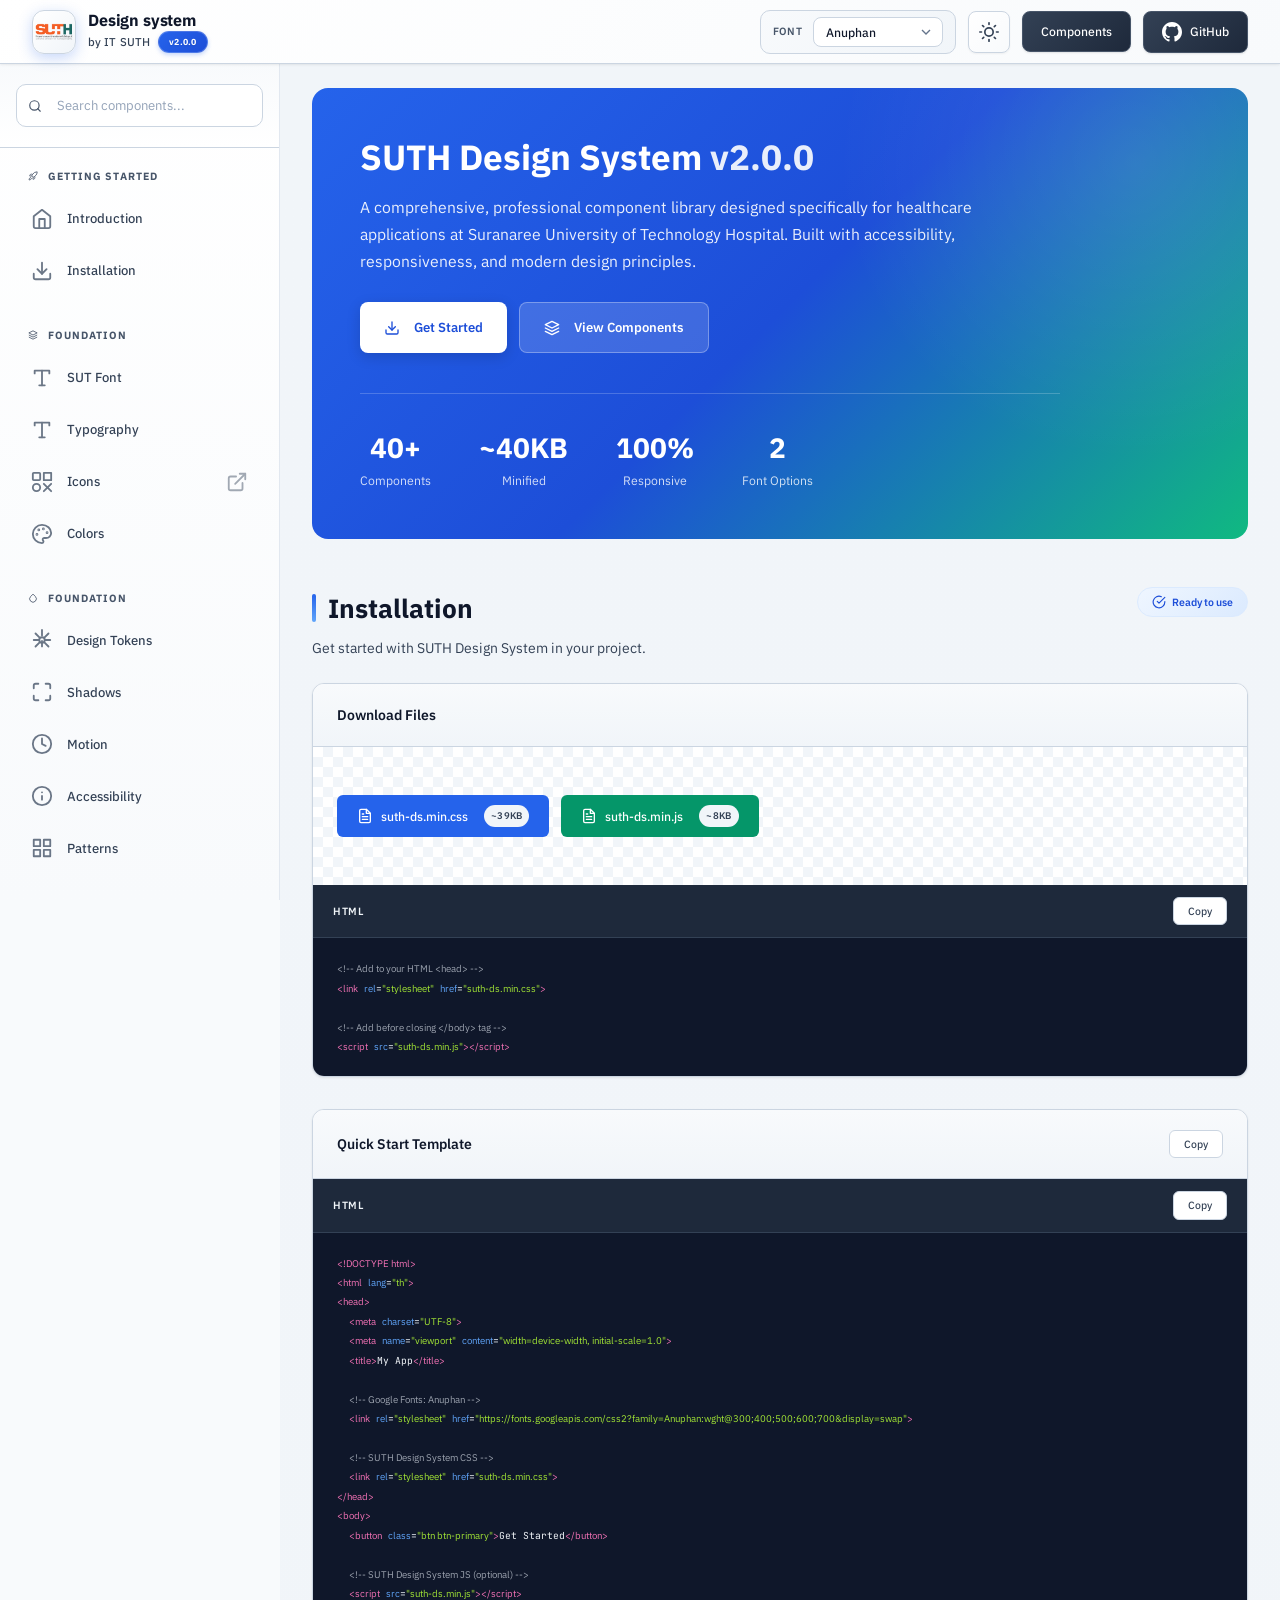
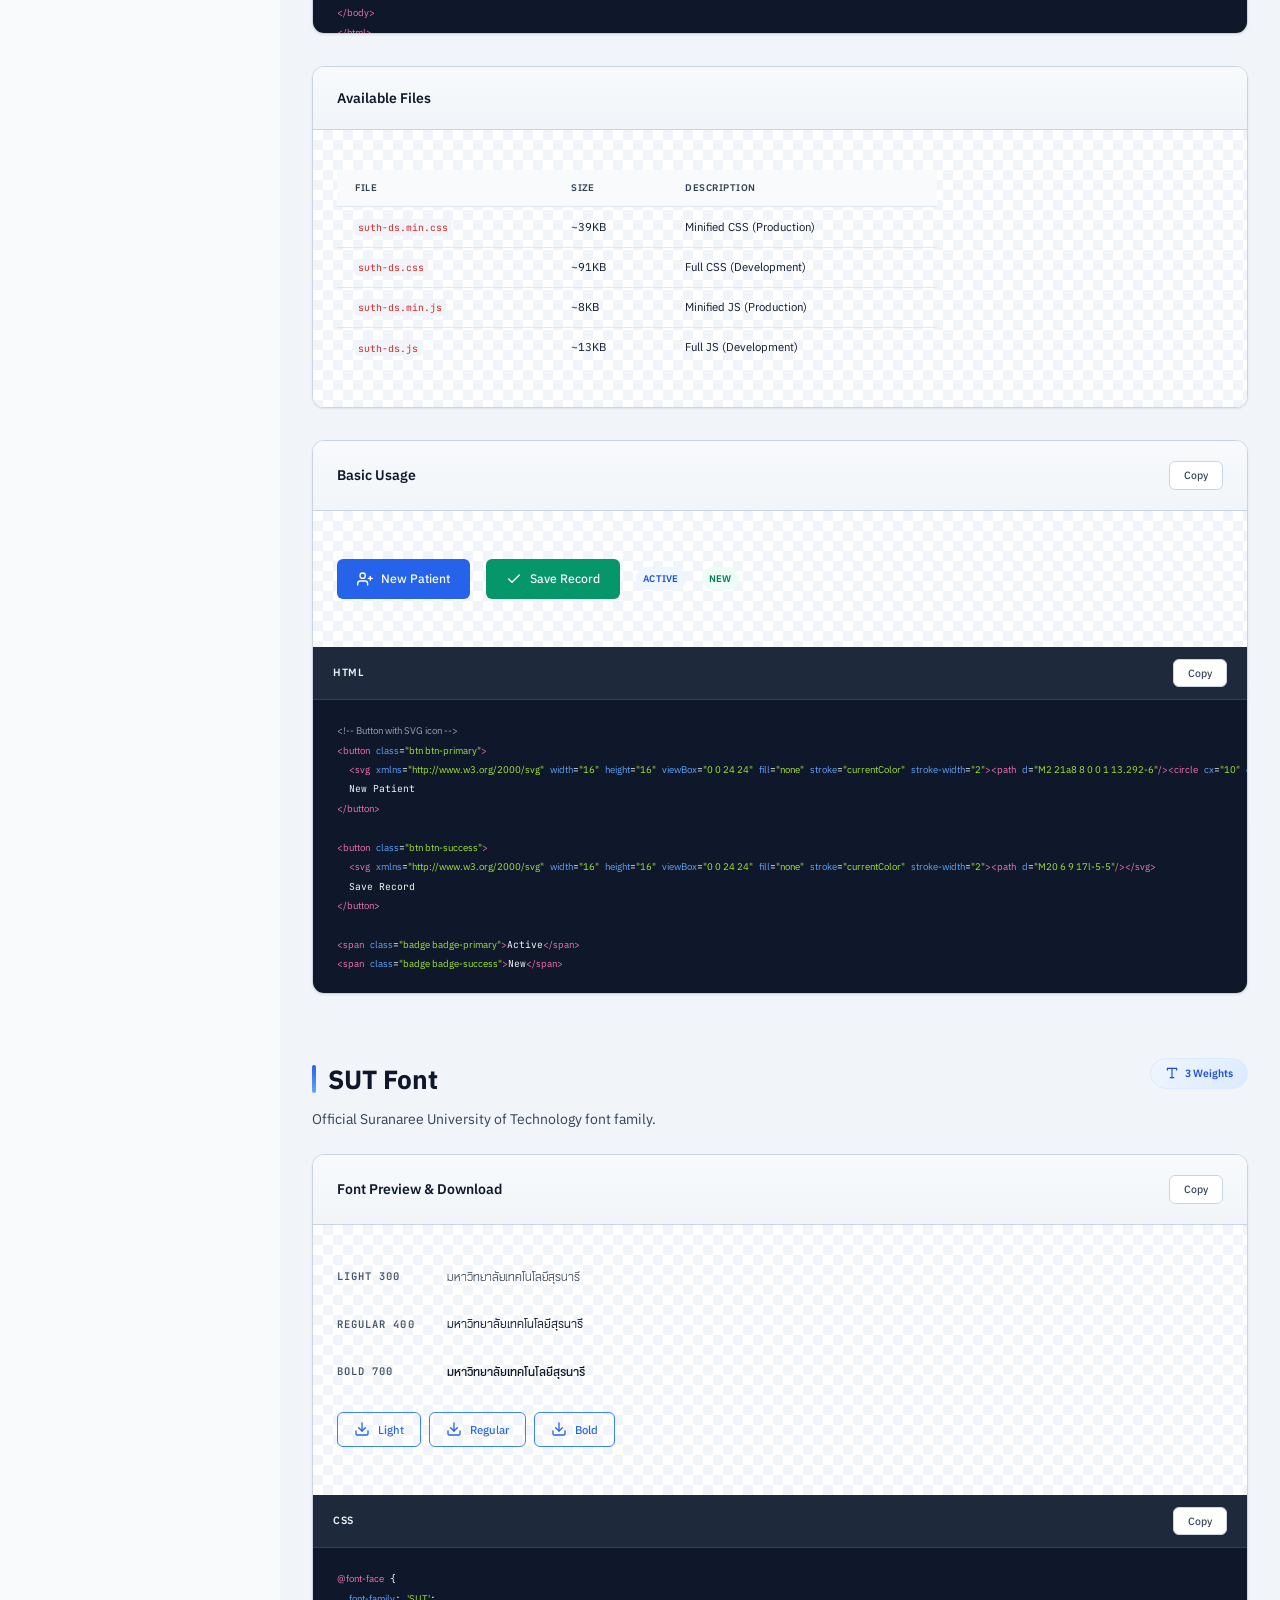
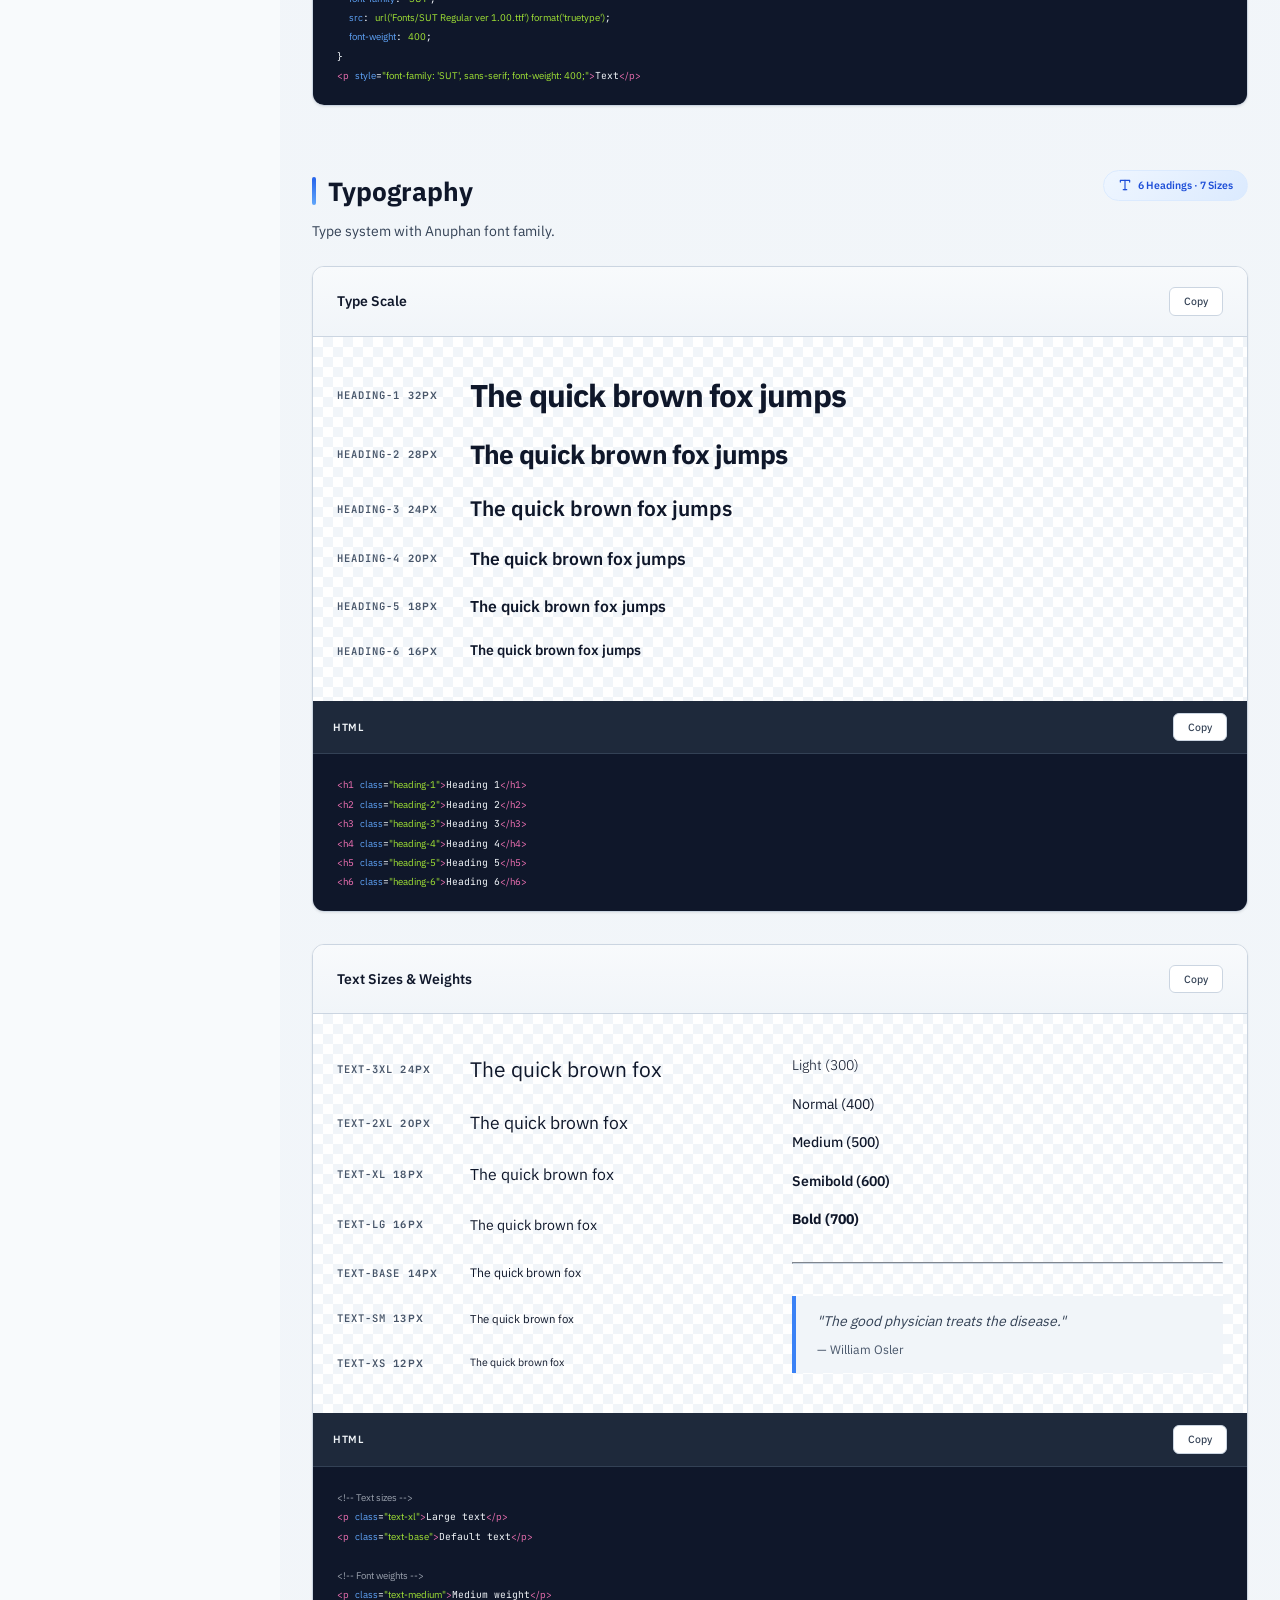
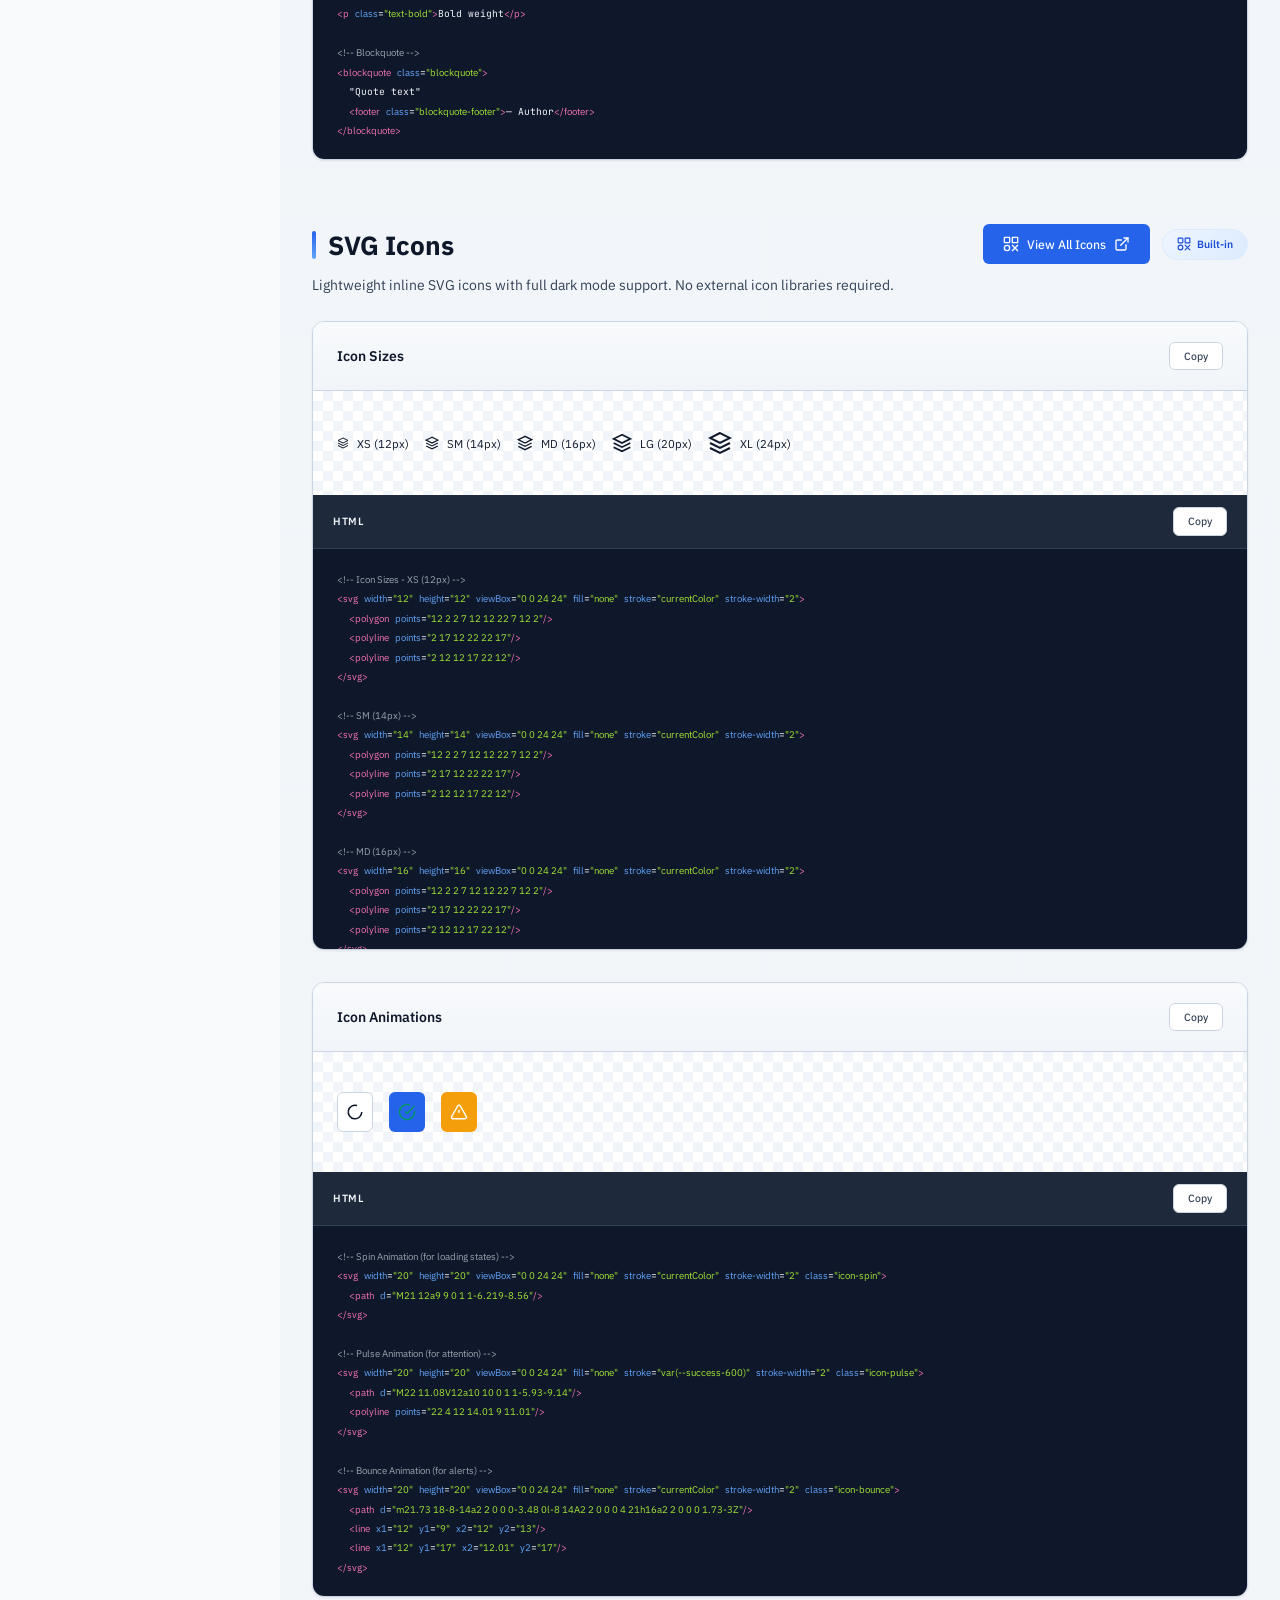
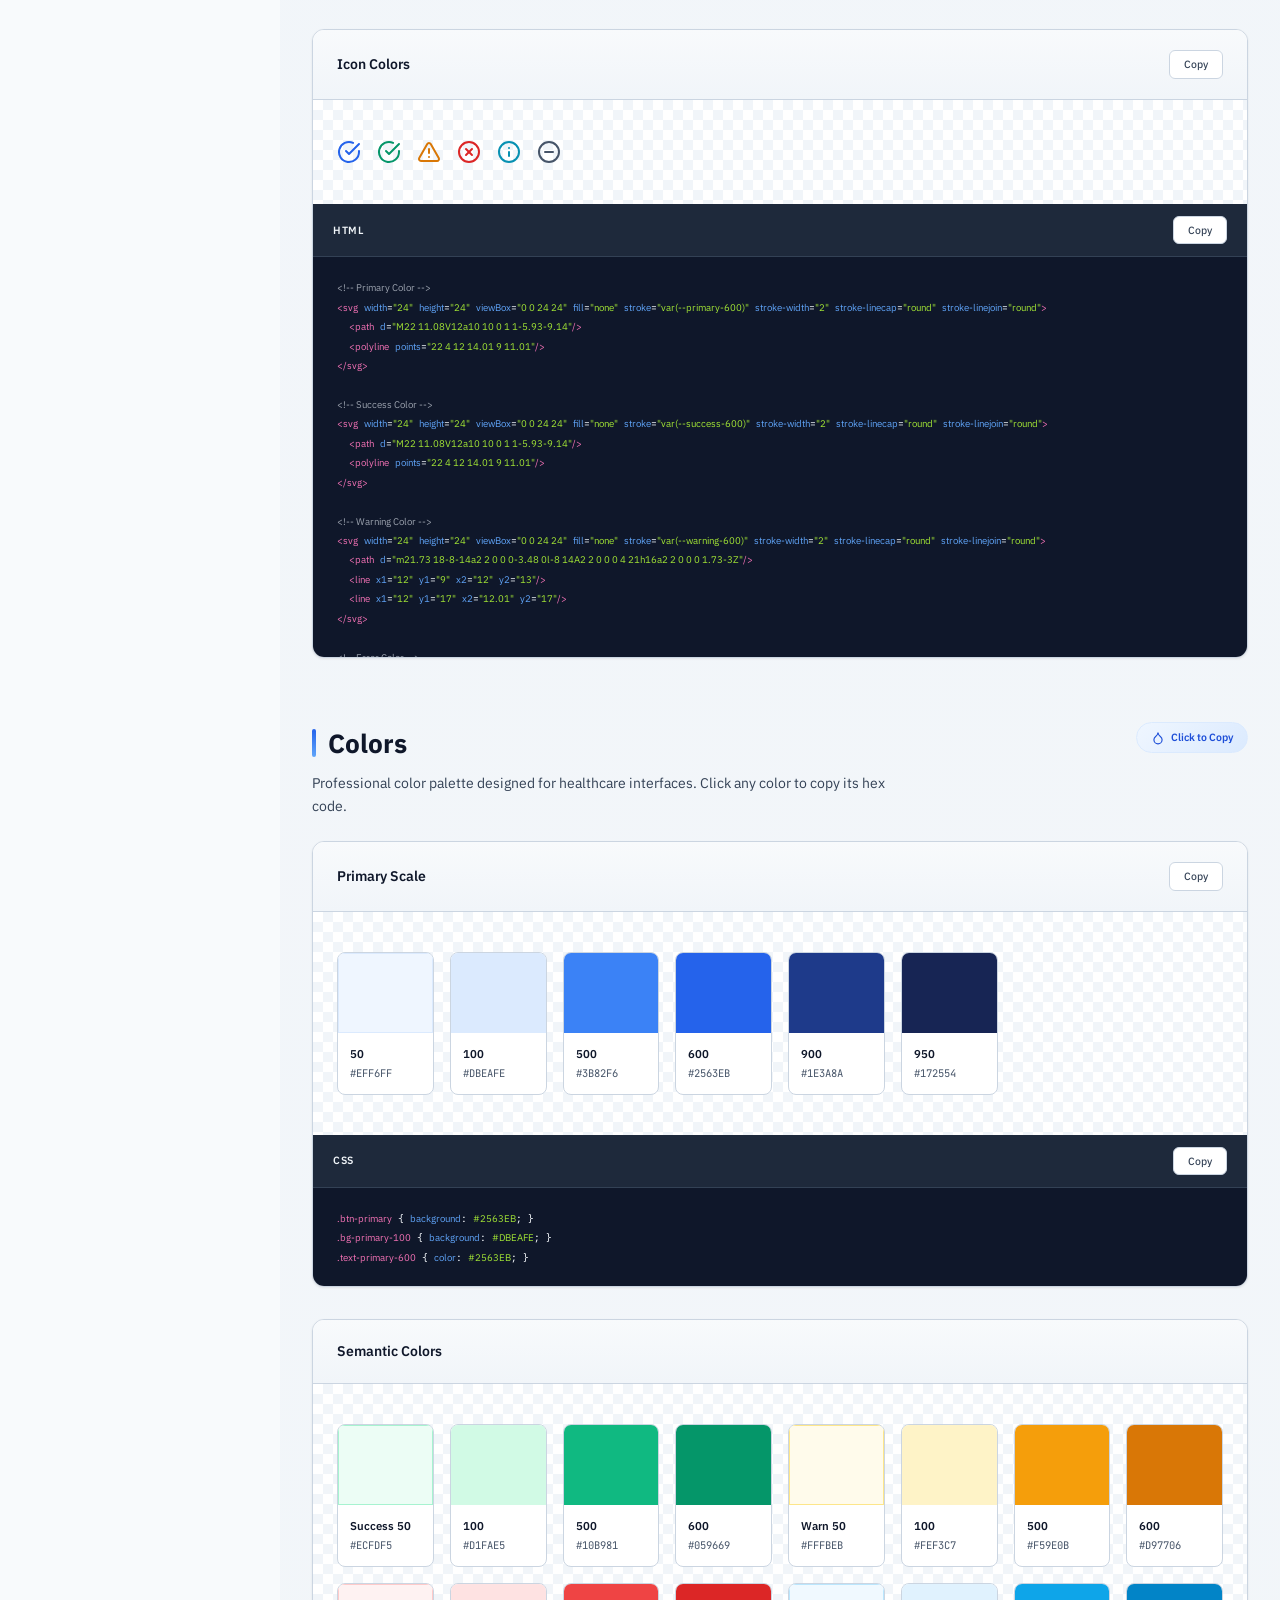
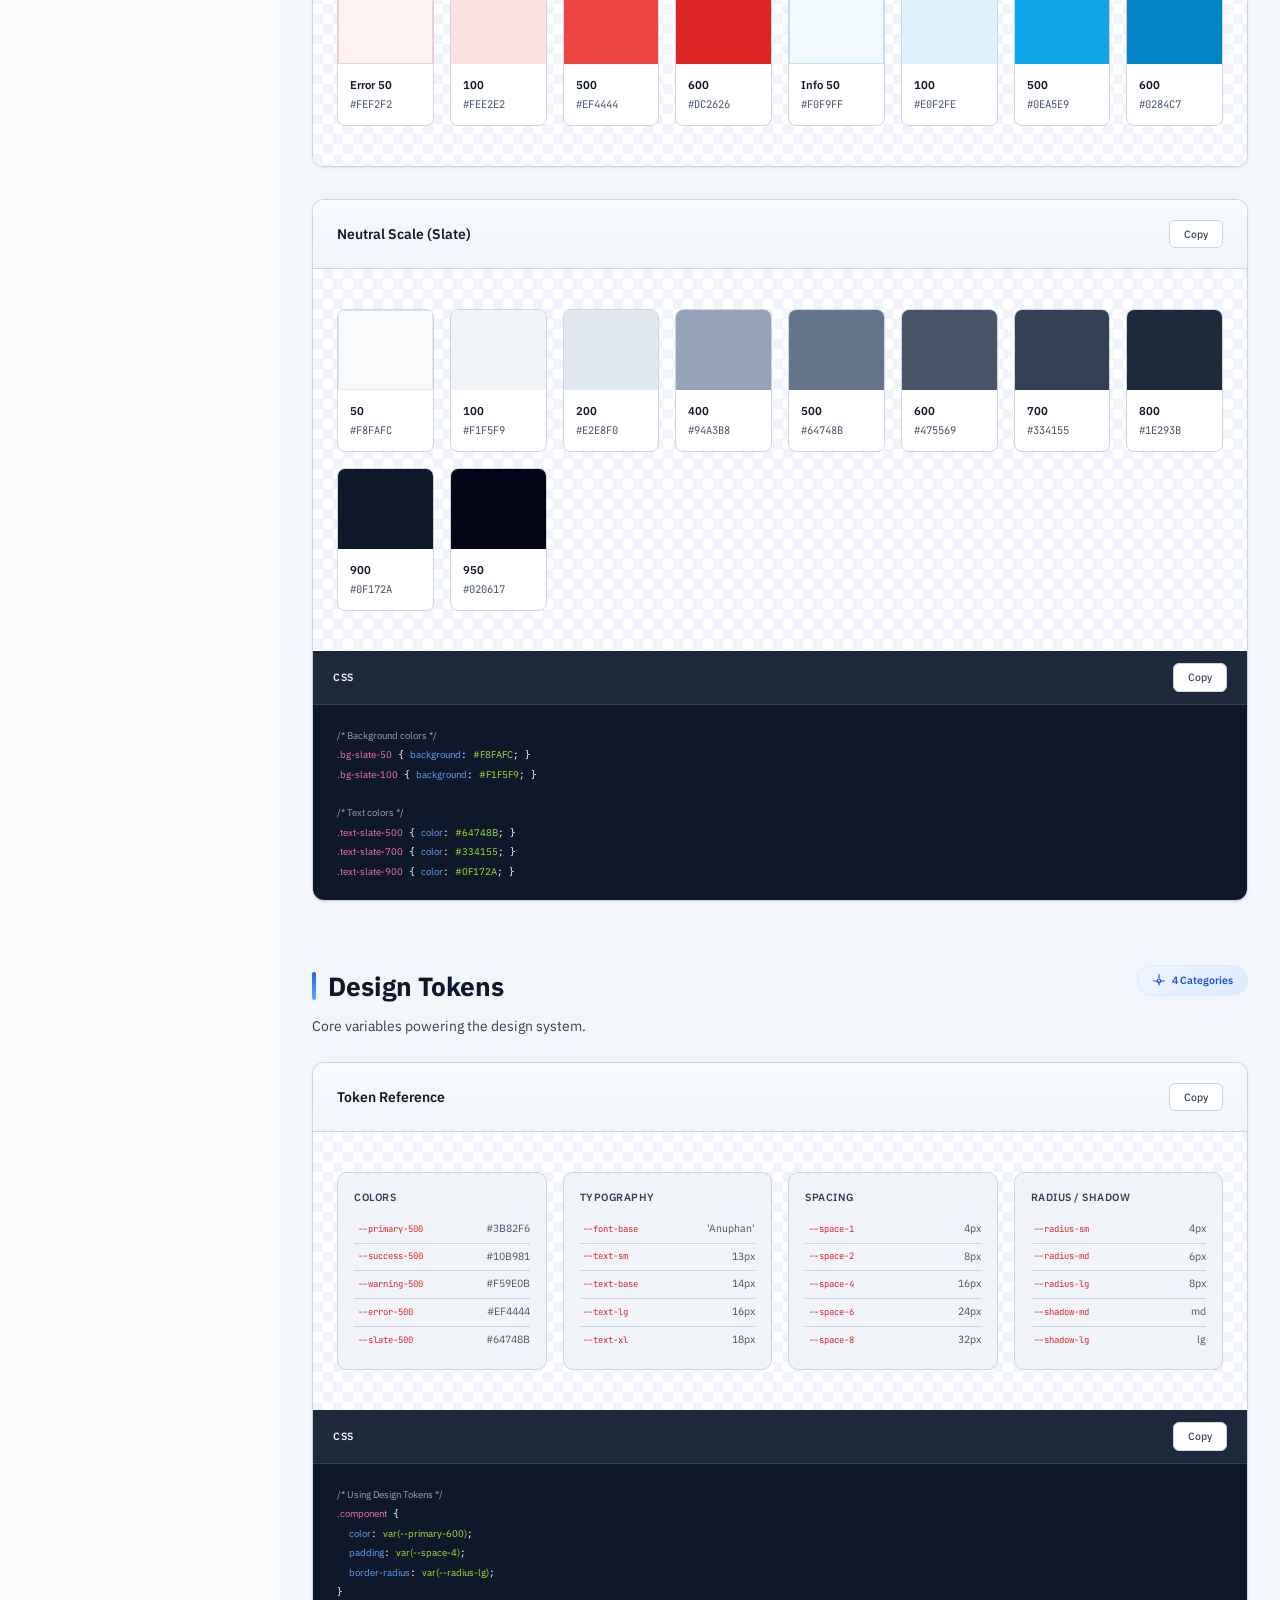
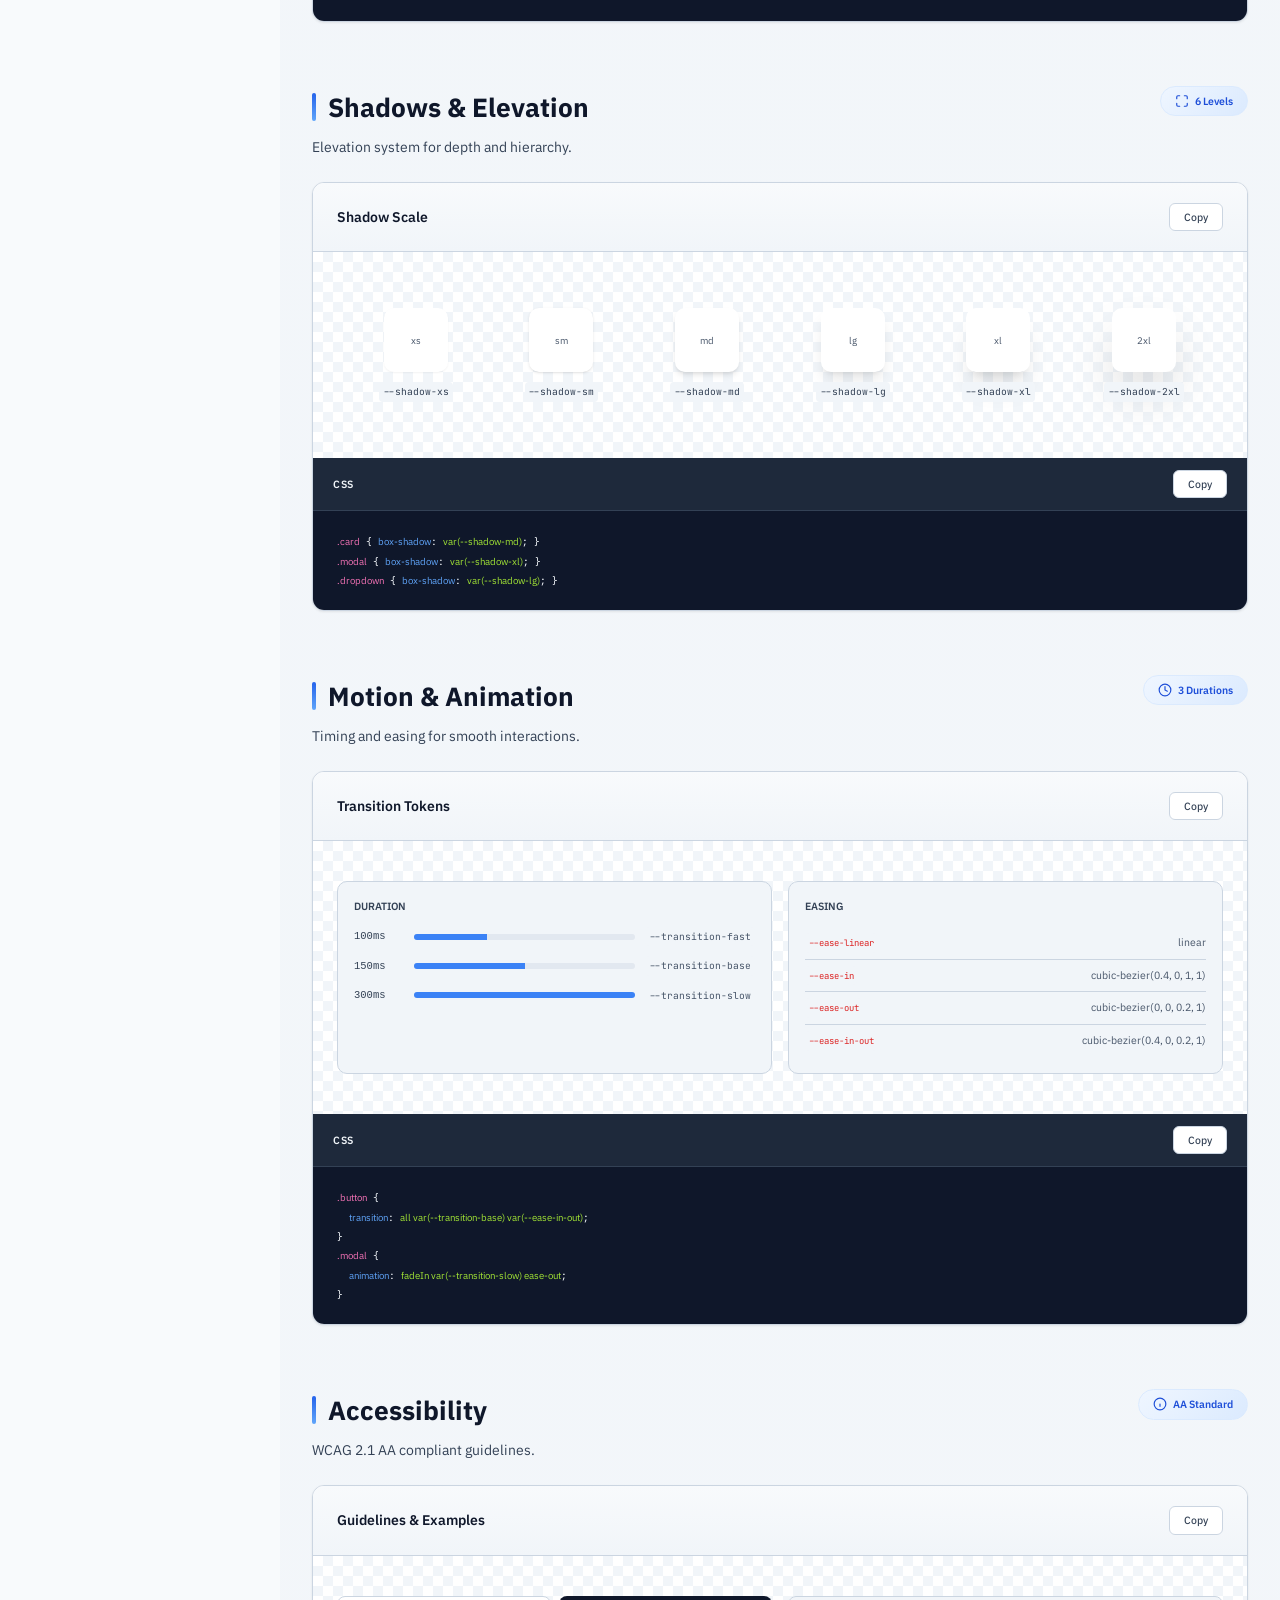
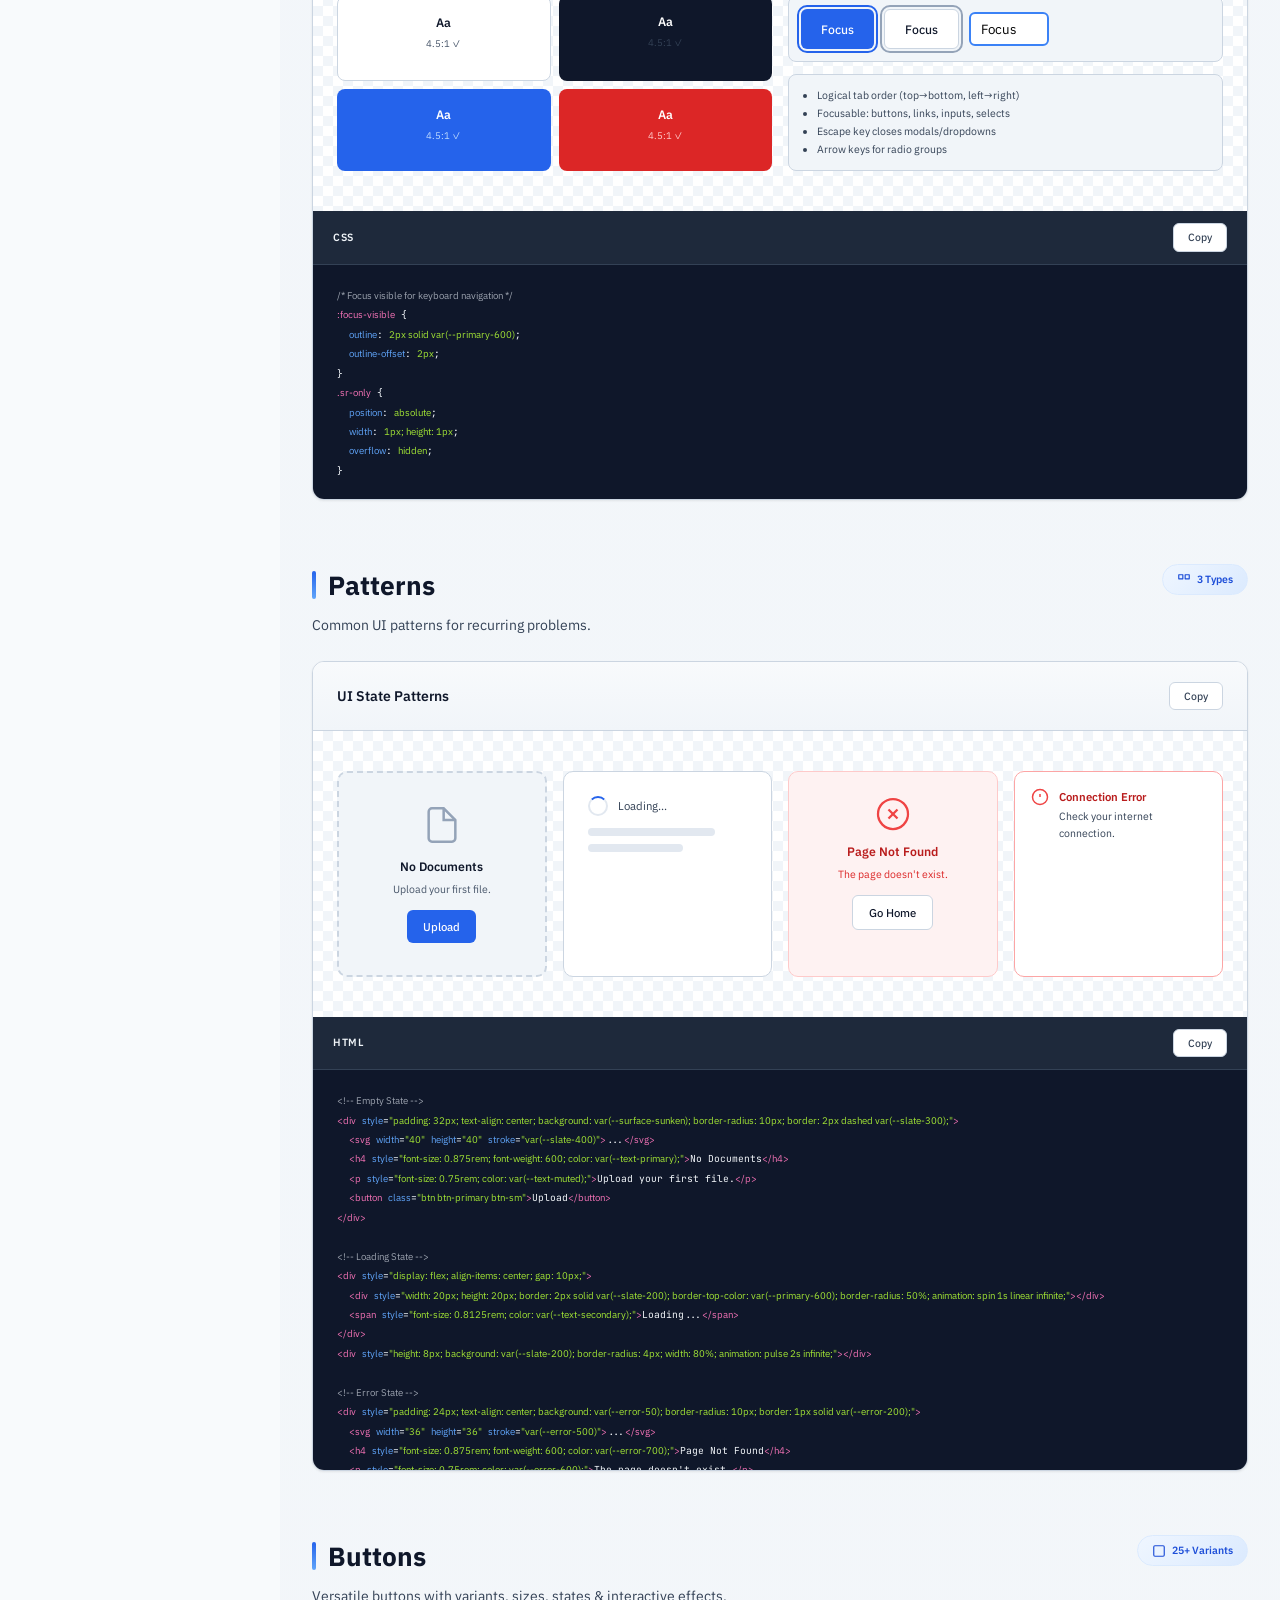
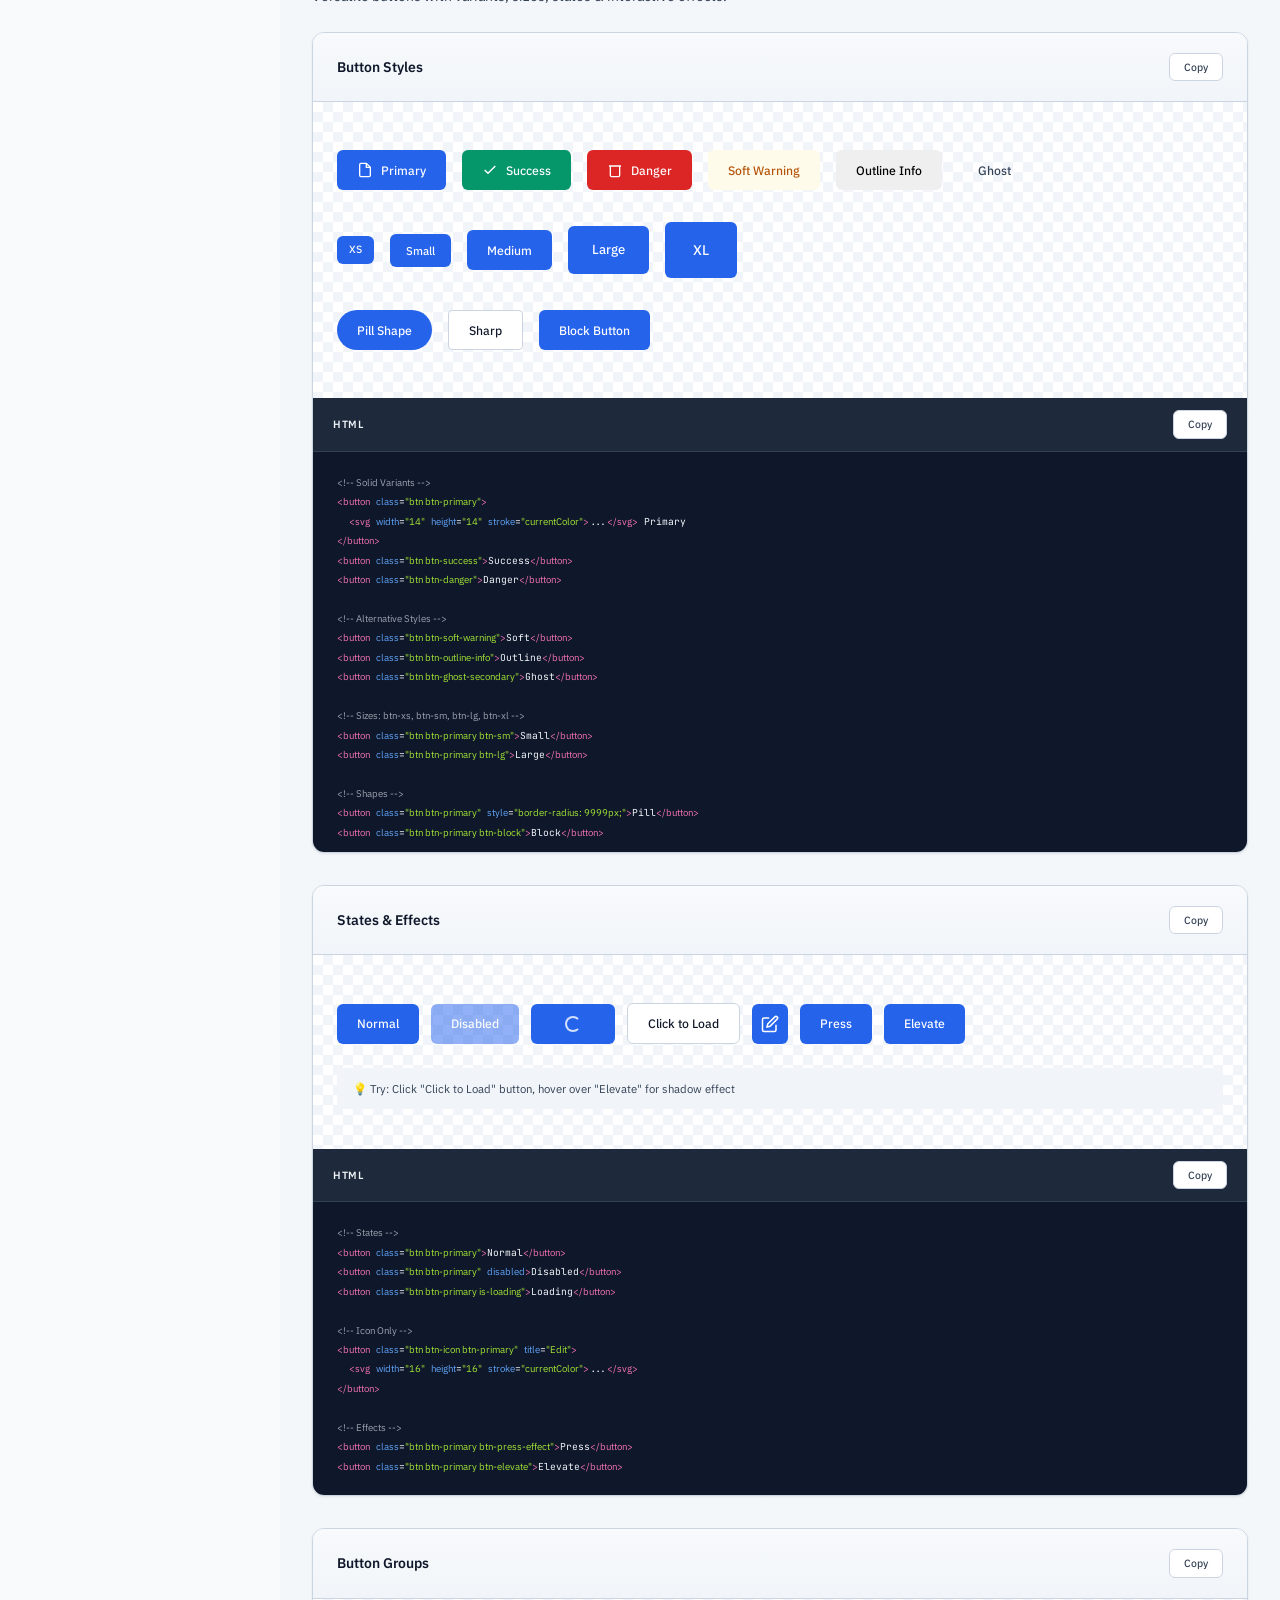
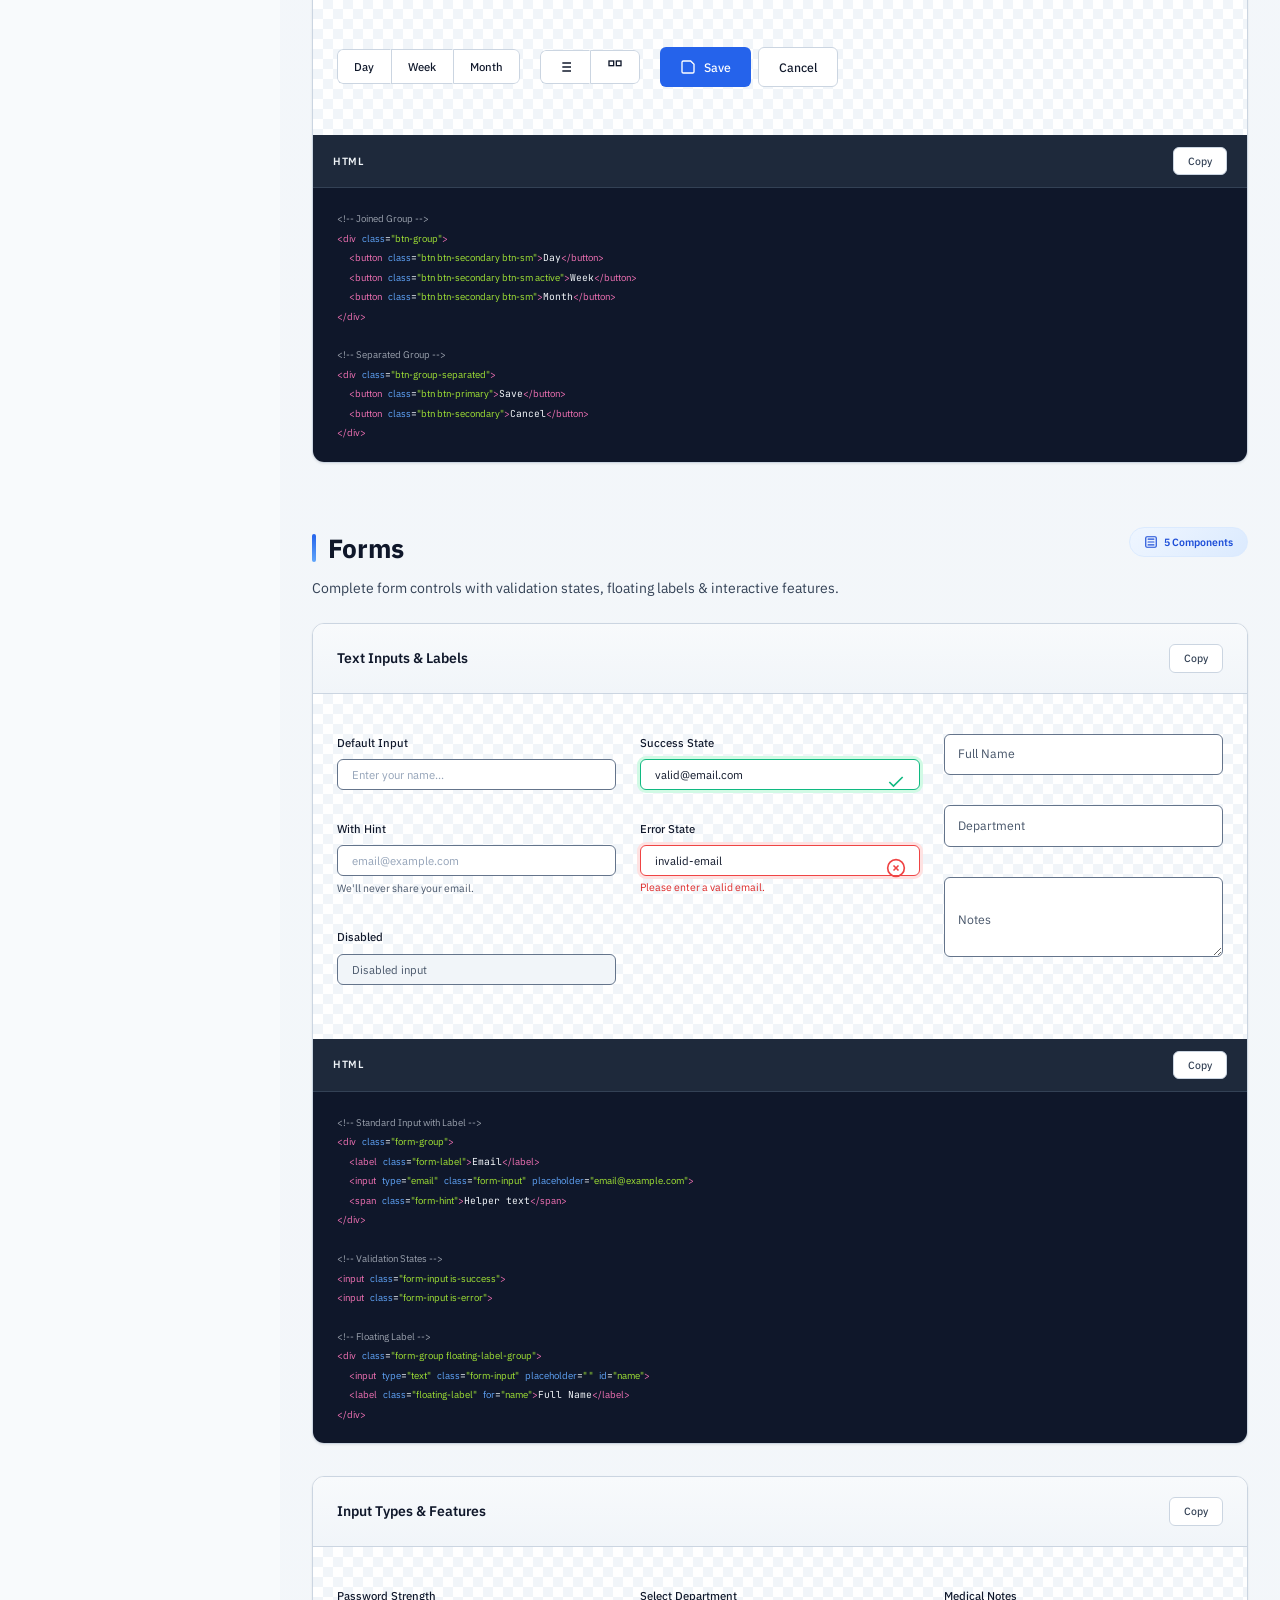
==== commit c55e18d7: "Initialize project" ====
--- a/index.html
+++ b/index.html
@@ -71,38 +71,18 @@
        DARK MODE SUPPORT FOR DOCUMENTATION
        ======================================== */
 
-      /* ========================================
-       COMPREHENSIVE DARK MODE OVERRIDES
-       ======================================== */
+      /* Documentation UI surfaces — text/border tokens come from suth-ds.css */
+      :root {
+        --ui-bg: var(--surface);
+        --ui-bg-elevated: var(--surface-elevated);
+        --ui-bg-sunken: var(--surface-sunken);
+        --ui-bg-overlay: rgba(0, 0, 0, 0.03);
+        --ui-bg-hover: var(--table-row-hover);
+        --ui-bg-active: var(--sidebar-item-active-bg);
+      }
+
       [data-theme="dark"] {
-        --bg-primary: var(--slate-900);
-        --bg-secondary: var(--slate-950);
-        --text-primary: var(--slate-100);
-        --text-secondary: var(--slate-400);
-        --text-muted: var(--slate-500);
-        --border-color: var(--slate-700);
-
-        /* UI surface colors for dark mode */
-        --ui-bg: var(--slate-900);
-        --ui-bg-elevated: var(--slate-800);
-        --ui-bg-sunken: var(--slate-950);
         --ui-bg-overlay: rgba(255, 255, 255, 0.05);
-        --ui-bg-hover: var(--slate-800);
-        --ui-bg-active: rgba(37, 99, 235, 0.15);
-      }
-
-      /* Light mode UI surface defaults */
-      :root {
-        --text-primary: var(--slate-900);
-        --text-secondary: var(--slate-600);
-        --text-muted: var(--slate-500);
-        --border-color: var(--slate-200);
-        --ui-bg: #ffffff;
-        --ui-bg-elevated: var(--slate-50);
-        --ui-bg-sunken: var(--slate-100);
-        --ui-bg-overlay: rgba(0, 0, 0, 0.03);
-        --ui-bg-hover: var(--slate-100);
-        --ui-bg-active: var(--primary-50);
       }
 
       /* Body */
@@ -159,7 +139,7 @@
       }
       [data-theme="dark"] .ds-component-code-header {
         background: linear-gradient(180deg, #1e293b 0%, #0f172a 100%);
-        border-bottom-color: var(--slate-700);
+        border-bottom-color: var(--border);
       }
 
       /* Alert Modals Dark Mode */
@@ -215,7 +195,7 @@
       [data-theme="dark"] .btn-copy:hover {
         background: var(--ui-bg-hover);
         color: var(--text-primary);
-        border-color: var(--slate-600);
+        border-color: var(--border);
       }
 
       /* Toast */
@@ -244,7 +224,7 @@
         border-color: var(--border-color);
       }
       [data-theme="dark"] .color-item:hover {
-        border-color: var(--slate-600);
+        border-color: var(--border);
       }
 
       /* Device preview bar */
@@ -261,11 +241,6 @@
       [data-theme="dark"] .device-btn.active {
         background: var(--ui-bg);
         color: var(--primary-400);
-      }
-
-      /* Accordion */
-      [data-theme="dark"] .accordion-enhanced .accordion-header:hover {
-        background: linear-gradient(to right, var(--slate-800), var(--ui-bg));
       }
 
       /* DataTables */
@@ -450,7 +425,7 @@
       .dataTables_wrapper .dataTables_paginate .paginate_button.disabled {
         opacity: 0.4;
         cursor: not-allowed;
-        background: var(--slate-100) !important;
+        background: var(--surface-sunken) !important;
       }
       .dataTables_wrapper .dataTables_paginate .paginate_button.disabled:hover {
         transform: none;
@@ -476,7 +451,7 @@
         white-space: nowrap;
       }
       table.datatable thead th:hover {
-        background: var(--slate-50);
+        background: var(--surface-sunken);
         color: var(--primary-600);
       }
       table.datatable tbody td {
@@ -1122,7 +1097,7 @@
       .empty-icon {
         width: 80px;
         height: 80px;
-        background: var(--slate-100);
+        background: var(--surface-sunken);
         border-radius: 50%;
         display: flex;
         align-items: center;
@@ -1160,7 +1135,7 @@
 
       /* Badge soft variant */
       .badge-soft {
-        background: var(--slate-100);
+        background: var(--surface-sunken);
         color: var(--text-secondary);
       }
 
@@ -1176,7 +1151,7 @@
         background: linear-gradient(135deg, #ffffff 0%, #f8fafc 100%);
         backdrop-filter: blur(20px);
         -webkit-backdrop-filter: blur(20px);
-        border-bottom: 1px solid var(--slate-200);
+        border-bottom: 1px solid var(--border);
         z-index: 1000;
         display: flex;
         align-items: center;
@@ -1190,7 +1165,7 @@
 
       [data-theme="dark"] .ds-header {
         background: linear-gradient(135deg, #0f172a 0%, #1e293b 100%);
-        border-bottom-color: var(--slate-700);
+        border-bottom-color: var(--border);
         box-shadow: 0 1px 3px rgba(0, 0, 0, 0.3);
       }
 
@@ -1218,12 +1193,12 @@
         box-shadow: 0 4px 14px rgba(37, 99, 235, 0.25);
         transition: var(--transition-smooth);
         background: linear-gradient(135deg, #ffffff 0%, #f1f5f9 100%);
-        border: 1px solid var(--slate-200);
+        border: 1px solid var(--border);
       }
 
       [data-theme="dark"] .ds-header-brand {
         background: linear-gradient(135deg, #1e293b 0%, #0f172a 100%);
-        border-color: var(--slate-600);
+        border-color: var(--border);
         box-shadow: 0 4px 14px rgba(37, 99, 235, 0.2);
       }
 
@@ -1255,27 +1230,23 @@
       .ds-header-title-main {
         font-size: 1.15rem;
         font-weight: 700;
-        color: var(--slate-800);
+        color: var(--text-primary);
         letter-spacing: -0.01em;
         line-height: 1.2;
       }
 
       [data-theme="dark"] .ds-header-title-main {
-        color: var(--slate-100);
+        color: var(--text-primary);
       }
 
       .ds-header-title-sub {
         font-size: 0.8125rem;
         font-weight: 500;
-        color: var(--slate-500);
+        color: var(--text-secondary);
         display: flex;
         align-items: center;
         gap: 8px;
         letter-spacing: 0.01em;
-      }
-
-      [data-theme="dark"] .ds-header-title-sub {
-        color: var(--slate-400);
       }
 
       @media (max-width: 480px) {
@@ -1334,7 +1305,7 @@
         gap: 10px;
         background: linear-gradient(135deg, #f8fafc 0%, #f1f5f9 100%);
         border-radius: 10px;
-        border: 1px solid var(--slate-200);
+        border: 1px solid var(--border);
         transition: var(--transition-smooth);
         padding: 6px 12px;
       }
@@ -1347,7 +1318,7 @@
       .font-selector label {
         font-size: 0.75rem;
         font-weight: 600;
-        color: var(--slate-500);
+        color: var(--text-muted);
         text-transform: uppercase;
         letter-spacing: 0.08em;
       }
@@ -1356,9 +1327,9 @@
         padding: 6px 32px 6px 12px;
         font-size: 0.875rem;
         font-weight: 500;
-        color: var(--slate-700);
+        color: var(--text-primary);
         background: #ffffff;
-        border: 1px solid var(--slate-200);
+        border: 1px solid var(--border);
         border-radius: 8px;
         cursor: pointer;
         appearance: none;
@@ -1376,17 +1347,17 @@
 
       [data-theme="dark"] .font-selector {
         background: linear-gradient(135deg, #1e293b 0%, #0f172a 100%);
-        border-color: var(--slate-600);
+        border-color: var(--border);
       }
 
       [data-theme="dark"] .font-selector label {
-        color: var(--slate-400);
+        color: var(--text-secondary);
       }
 
       [data-theme="dark"] .font-selector select {
         background: var(--slate-800);
-        border-color: var(--slate-600);
-        color: var(--slate-200);
+        border-color: var(--border);
+        color: var(--text-primary);
       }
 
       @media (max-width: 1024px) {
@@ -1400,13 +1371,13 @@
         width: 42px;
         height: 42px;
         border-radius: var(--radius-lg);
-        border: 1px solid var(--slate-200);
+        border: 1px solid var(--border);
         background: linear-gradient(135deg, #ffffff 0%, #f8fafc 100%);
         display: flex;
         align-items: center;
         justify-content: center;
         cursor: pointer;
-        color: var(--slate-600);
+        color: var(--text-secondary);
         transition: var(--transition-smooth);
         box-shadow: 0 1px 2px rgba(0, 0, 0, 0.05);
       }
@@ -1420,9 +1391,9 @@
       }
 
       [data-theme="dark"] .theme-toggle {
-        border-color: var(--slate-600);
+        border-color: var(--border);
         background: linear-gradient(135deg, #1e293b 0%, #0f172a 100%);
-        color: var(--slate-400);
+        color: var(--text-secondary);
       }
 
       [data-theme="dark"] .theme-toggle:hover {
@@ -1453,12 +1424,12 @@
         background: linear-gradient(135deg, var(--slate-800), var(--slate-900));
         transform: translateY(-1px);
         box-shadow: var(--shadow-md);
-        border-color: var(--slate-500);
+        border-color: var(--border);
       }
 
       [data-theme="dark"] .github-link {
         background: linear-gradient(135deg, var(--slate-600), var(--slate-700));
-        border-color: var(--slate-500);
+        border-color: var(--border);
       }
 
       [data-theme="dark"] .github-link:hover {
@@ -1480,12 +1451,12 @@
         width: 42px;
         height: 42px;
         border-radius: var(--radius-lg);
-        border: 1px solid var(--slate-200);
+        border: 1px solid var(--border);
         background: linear-gradient(135deg, #ffffff 0%, #f8fafc 100%);
         align-items: center;
         justify-content: center;
         cursor: pointer;
-        color: var(--slate-600);
+        color: var(--text-secondary);
         transition: var(--transition-smooth);
         box-shadow: 0 1px 2px rgba(0, 0, 0, 0.05);
       }
@@ -1498,9 +1469,9 @@
       }
 
       [data-theme="dark"] .mobile-menu-toggle {
-        border-color: var(--slate-600);
+        border-color: var(--border);
         background: linear-gradient(135deg, #1e293b 0%, #0f172a 100%);
-        color: var(--slate-400);
+        color: var(--text-secondary);
       }
 
       [data-theme="dark"] .mobile-menu-toggle:hover {
@@ -1558,7 +1529,7 @@
 
       [data-theme="dark"] .ds-sidebar {
         background: linear-gradient(180deg, #0f172a 0%, #1e293b 100%);
-        border-right-color: var(--slate-700);
+        border-right-color: var(--border);
       }
 
       @media (max-width: 1024px) {
@@ -1598,7 +1569,7 @@
       .ds-nav-title {
         font-size: 0.75rem;
         font-weight: 700;
-        color: var(--slate-500);
+        color: var(--text-muted);
         text-transform: uppercase;
         letter-spacing: 0.1em;
         padding: 20px 12px 10px;
@@ -1608,7 +1579,7 @@
       }
 
       [data-theme="dark"] .ds-nav-title {
-        color: var(--slate-400);
+        color: var(--text-secondary);
       }
 
       .ds-nav-list {
@@ -1622,7 +1593,7 @@
         padding: 12px 14px;
         font-size: 0.9375rem;
         font-weight: 500;
-        color: var(--slate-600);
+        color: var(--text-secondary);
         text-decoration: none;
         border-radius: 10px;
         transition: var(--transition-smooth);
@@ -1632,7 +1603,7 @@
       }
 
       [data-theme="dark"] .ds-nav-link {
-        color: var(--slate-400);
+        color: var(--text-secondary);
       }
 
       .ds-nav-link::before {
@@ -1713,11 +1684,11 @@
         justify-content: center;
         opacity: 0.8;
         transition: var(--transition-smooth);
-        color: var(--slate-500);
+        color: var(--text-muted);
       }
 
       [data-theme="dark"] .ds-nav-icon {
-        color: var(--slate-500);
+        color: var(--text-muted);
       }
 
       .ds-nav-link:hover .ds-nav-icon,
@@ -1757,28 +1728,28 @@
       /* Search in sidebar */
       .sidebar-search {
         padding: 20px 16px;
-        border-bottom: 1px solid var(--slate-200);
+        border-bottom: 1px solid var(--border);
         background: linear-gradient(180deg, #f8fafc 0%, #ffffff 100%);
       }
 
       [data-theme="dark"] .sidebar-search {
         background: linear-gradient(180deg, #0f172a 0%, #1e293b 100%);
-        border-bottom-color: var(--slate-700);
+        border-bottom-color: var(--border);
       }
 
       .sidebar-search-input {
         width: 100%;
         padding: 12px 16px 12px 42px;
         font-size: 0.9375rem;
-        border: 1px solid var(--slate-200);
+        border: 1px solid var(--border);
         border-radius: 10px;
         background: #ffffff;
         transition: var(--transition-smooth);
-        color: var(--slate-700);
+        color: var(--text-primary);
       }
 
       .sidebar-search-input::placeholder {
-        color: var(--slate-400);
+        color: var(--input-placeholder);
       }
 
       .sidebar-search-input:focus {
@@ -1790,12 +1761,12 @@
 
       [data-theme="dark"] .sidebar-search-input {
         background: var(--slate-800);
-        border-color: var(--slate-600);
-        color: var(--slate-200);
+        border-color: var(--border);
+        color: var(--text-primary);
       }
 
       [data-theme="dark"] .sidebar-search-input::placeholder {
-        color: var(--slate-500);
+        color: var(--input-placeholder);
       }
 
       [data-theme="dark"] .sidebar-search-input:focus {
@@ -1813,7 +1784,7 @@
         left: 14px;
         top: 50%;
         transform: translateY(-50%);
-        color: var(--slate-400);
+        color: var(--text-secondary);
       }
 
       /* ========================================
@@ -2023,14 +1994,14 @@
       .ds-section-title {
         font-size: 1.875rem;
         font-weight: 700;
-        color: var(--slate-800);
+        color: var(--text-primary);
         display: flex;
         align-items: center;
         gap: 12px;
       }
 
       [data-theme="dark"] .ds-section-title {
-        color: var(--slate-100);
+        color: var(--text-primary);
       }
 
       .ds-section-title::before {
@@ -2053,13 +2024,13 @@
 
       .ds-section-desc {
         font-size: 1rem;
-        color: var(--slate-600);
+        color: var(--text-secondary);
         margin-top: 8px;
         max-width: 600px;
       }
 
       [data-theme="dark"] .ds-section-desc {
-        color: var(--slate-400);
+        color: var(--text-secondary);
       }
 
       .ds-section-badge {
@@ -2091,7 +2062,7 @@
       .ds-component {
         background: #ffffff;
         border-radius: var(--radius-xl);
-        border: 1px solid var(--slate-200);
+        border: 1px solid var(--border);
         margin-bottom: 32px;
         overflow: hidden;
         transition: var(--transition-smooth);
@@ -2104,18 +2075,18 @@
         box-shadow:
           0 10px 25px -5px rgba(0, 0, 0, 0.1),
           0 8px 10px -6px rgba(0, 0, 0, 0.05);
-        border-color: var(--slate-300);
+        border-color: var(--border);
         transform: translateY(-2px);
       }
 
       [data-theme="dark"] .ds-component {
         background: linear-gradient(145deg, #1e293b 0%, #0f172a 100%);
-        border-color: var(--slate-700);
+        border-color: var(--border);
         box-shadow: 0 1px 3px rgba(0, 0, 0, 0.3);
       }
 
       [data-theme="dark"] .ds-component:hover {
-        border-color: var(--slate-600);
+        border-color: var(--border);
         box-shadow: 0 10px 25px -5px rgba(0, 0, 0, 0.4);
       }
 
@@ -2133,13 +2104,13 @@
         gap: 16px;
         padding: 20px 24px;
         background: linear-gradient(180deg, #f8fafc 0%, #f1f5f9 100%);
-        border-bottom: 1px solid var(--slate-200);
+        border-bottom: 1px solid var(--border);
         flex-wrap: wrap;
       }
 
       [data-theme="dark"] .ds-component-header {
         background: linear-gradient(180deg, #1e293b 0%, #0f172a 100%);
-        border-bottom-color: var(--slate-700);
+        border-bottom-color: var(--border);
       }
 
       @media (max-width: 640px) {
@@ -2151,14 +2122,14 @@
       .ds-component-title {
         font-size: 1rem;
         font-weight: 600;
-        color: var(--slate-800);
+        color: var(--text-primary);
         display: flex;
         align-items: center;
         gap: 8px;
       }
 
       [data-theme="dark"] .ds-component-title {
-        color: var(--slate-100);
+        color: var(--text-primary);
       }
 
       .ds-component-actions {
@@ -2221,7 +2192,7 @@
       .ds-component-code-lang {
         font-size: 0.75rem;
         font-weight: 600;
-        color: var(--slate-400);
+        color: var(--pre-text);
         text-transform: uppercase;
         letter-spacing: 0.05em;
       }
@@ -2230,7 +2201,7 @@
         margin: 0;
         padding: 20px 24px;
         background: transparent;
-        color: var(--slate-300);
+        color: var(--pre-text);
         font-size: 0.8125rem;
         line-height: 1.7;
         overflow-x: auto;
@@ -2262,7 +2233,7 @@
         color: #a3e635;
       }
       .token-comment {
-        color: #6b7280;
+        color: #9ca3af;
       }
 
       /* Dark mode syntax highlighting */
@@ -2349,7 +2320,7 @@
       .color-item:hover {
         transform: translateY(-4px) scale(1.02);
         box-shadow: var(--shadow-xl);
-        border-color: var(--slate-300);
+        border-color: var(--border);
       }
 
       .color-preview {
@@ -2429,7 +2400,7 @@
       .btn-copy:hover {
         background: var(--ui-bg-elevated);
         color: var(--text-primary);
-        border-color: var(--slate-300);
+        border-color: var(--border);
       }
 
       .btn-copy.copied {
@@ -2792,7 +2763,7 @@
         display: flex;
         gap: 8px;
         padding: 8px;
-        background: var(--slate-100);
+        background: var(--surface-sunken);
         border-radius: var(--radius-lg);
         margin-bottom: 20px;
       }
@@ -3034,36 +3005,13 @@
       }
 
       .table-responsive-wrapper::-webkit-scrollbar-track {
-        background: var(--slate-100);
+        background: var(--surface-sunken);
         border-radius: 4px;
       }
 
       .table-responsive-wrapper::-webkit-scrollbar-thumb {
         background: var(--slate-300);
         border-radius: 4px;
-      }
-
-      /* ========================================
-       ACCORDION ENHANCED
-       ======================================== */
-      .accordion-enhanced .accordion-header {
-        transition: var(--transition-smooth);
-      }
-
-      .accordion-enhanced .accordion-header:hover {
-        background: linear-gradient(
-          to right,
-          var(--ui-bg-elevated),
-          var(--ui-bg)
-        );
-      }
-
-      .accordion-enhanced .accordion-icon {
-        transition: transform 0.3s cubic-bezier(0.4, 0, 0.2, 1);
-      }
-
-      .accordion-enhanced .accordion-item.active .accordion-icon {
-        transform: rotate(180deg);
       }
 
       /* ========================================
@@ -3175,7 +3123,7 @@
         color: var(--info-500);
       }
       .status-icon.default {
-        color: var(--slate-400);
+        color: var(--text-secondary);
       }
 
       /* Status pulse animation for icons */
@@ -5839,17 +5787,17 @@
                 <div
                   class="token-group"
                   style="
-                    background: var(--slate-50);
+                    background: var(--surface-sunken);
                     padding: 16px;
                     border-radius: 10px;
-                    border: 1px solid var(--slate-200);
+                    border: 1px solid var(--border);
                   "
                 >
                   <h4
                     style="
                       font-size: 0.75rem;
                       font-weight: 600;
-                      color: var(--slate-600);
+                      color: var(--text-secondary);
                       margin-bottom: 10px;
                       text-transform: uppercase;
                       letter-spacing: 0.05em;
@@ -5869,44 +5817,44 @@
                         display: flex;
                         justify-content: space-between;
                         padding: 4px 0;
-                        border-bottom: 1px solid var(--slate-200);
+                        border-bottom: 1px solid var(--border);
                       "
                     >
                       <code>--primary-500</code>
-                      <span style="color: var(--slate-500)">#3B82F6</span>
+                      <span style="color: var(--text-muted)">#3B82F6</span>
                     </div>
                     <div
                       style="
                         display: flex;
                         justify-content: space-between;
                         padding: 4px 0;
-                        border-bottom: 1px solid var(--slate-200);
+                        border-bottom: 1px solid var(--border);
                       "
                     >
                       <code>--success-500</code>
-                      <span style="color: var(--slate-500)">#10B981</span>
+                      <span style="color: var(--text-muted)">#10B981</span>
                     </div>
                     <div
                       style="
                         display: flex;
                         justify-content: space-between;
                         padding: 4px 0;
-                        border-bottom: 1px solid var(--slate-200);
+                        border-bottom: 1px solid var(--border);
                       "
                     >
                       <code>--warning-500</code>
-                      <span style="color: var(--slate-500)">#F59E0B</span>
+                      <span style="color: var(--text-muted)">#F59E0B</span>
                     </div>
                     <div
                       style="
                         display: flex;
                         justify-content: space-between;
                         padding: 4px 0;
-                        border-bottom: 1px solid var(--slate-200);
+                        border-bottom: 1px solid var(--border);
                       "
                     >
                       <code>--error-500</code>
-                      <span style="color: var(--slate-500)">#EF4444</span>
+                      <span style="color: var(--text-muted)">#EF4444</span>
                     </div>
                     <div
                       style="
@@ -5916,24 +5864,24 @@
                       "
                     >
                       <code>--slate-500</code>
-                      <span style="color: var(--slate-500)">#64748B</span>
+                      <span style="color: var(--text-muted)">#64748B</span>
                     </div>
                   </div>
                 </div>
                 <div
                   class="token-group"
                   style="
-                    background: var(--slate-50);
+                    background: var(--surface-sunken);
                     padding: 16px;
                     border-radius: 10px;
-                    border: 1px solid var(--slate-200);
+                    border: 1px solid var(--border);
                   "
                 >
                   <h4
                     style="
                       font-size: 0.75rem;
                       font-weight: 600;
-                      color: var(--slate-600);
+                      color: var(--text-secondary);
                       margin-bottom: 10px;
                       text-transform: uppercase;
                       letter-spacing: 0.05em;
@@ -5953,44 +5901,44 @@
                         display: flex;
                         justify-content: space-between;
                         padding: 4px 0;
-                        border-bottom: 1px solid var(--slate-200);
+                        border-bottom: 1px solid var(--border);
                       "
                     >
                       <code>--font-base</code>
-                      <span style="color: var(--slate-500)">'Anuphan'</span>
+                      <span style="color: var(--text-muted)">'Anuphan'</span>
                     </div>
                     <div
                       style="
                         display: flex;
                         justify-content: space-between;
                         padding: 4px 0;
-                        border-bottom: 1px solid var(--slate-200);
+                        border-bottom: 1px solid var(--border);
                       "
                     >
                       <code>--text-sm</code>
-                      <span style="color: var(--slate-500)">13px</span>
+                      <span style="color: var(--text-muted)">13px</span>
                     </div>
                     <div
                       style="
                         display: flex;
                         justify-content: space-between;
                         padding: 4px 0;
-                        border-bottom: 1px solid var(--slate-200);
+                        border-bottom: 1px solid var(--border);
                       "
                     >
                       <code>--text-base</code>
-                      <span style="color: var(--slate-500)">14px</span>
+                      <span style="color: var(--text-muted)">14px</span>
                     </div>
                     <div
                       style="
                         display: flex;
                         justify-content: space-between;
                         padding: 4px 0;
-                        border-bottom: 1px solid var(--slate-200);
+                        border-bottom: 1px solid var(--border);
                       "
                     >
                       <code>--text-lg</code>
-                      <span style="color: var(--slate-500)">16px</span>
+                      <span style="color: var(--text-muted)">16px</span>
                     </div>
                     <div
                       style="
@@ -6000,24 +5948,24 @@
                       "
                     >
                       <code>--text-xl</code>
-                      <span style="color: var(--slate-500)">18px</span>
+                      <span style="color: var(--text-muted)">18px</span>
                     </div>
                   </div>
                 </div>
                 <div
                   class="token-group"
                   style="
-                    background: var(--slate-50);
+                    background: var(--surface-sunken);
                     padding: 16px;
                     border-radius: 10px;
-                    border: 1px solid var(--slate-200);
+                    border: 1px solid var(--border);
                   "
                 >
                   <h4
                     style="
                       font-size: 0.75rem;
                       font-weight: 600;
-                      color: var(--slate-600);
+                      color: var(--text-secondary);
                       margin-bottom: 10px;
                       text-transform: uppercase;
                       letter-spacing: 0.05em;
@@ -6037,44 +5985,44 @@
                         display: flex;
                         justify-content: space-between;
                         padding: 4px 0;
-                        border-bottom: 1px solid var(--slate-200);
+                        border-bottom: 1px solid var(--border);
                       "
                     >
                       <code>--space-1</code>
-                      <span style="color: var(--slate-500)">4px</span>
+                      <span style="color: var(--text-muted)">4px</span>
                     </div>
                     <div
                       style="
                         display: flex;
                         justify-content: space-between;
                         padding: 4px 0;
-                        border-bottom: 1px solid var(--slate-200);
+                        border-bottom: 1px solid var(--border);
                       "
                     >
                       <code>--space-2</code>
-                      <span style="color: var(--slate-500)">8px</span>
+                      <span style="color: var(--text-muted)">8px</span>
                     </div>
                     <div
                       style="
                         display: flex;
                         justify-content: space-between;
                         padding: 4px 0;
-                        border-bottom: 1px solid var(--slate-200);
+                        border-bottom: 1px solid var(--border);
                       "
                     >
                       <code>--space-4</code>
-                      <span style="color: var(--slate-500)">16px</span>
+                      <span style="color: var(--text-muted)">16px</span>
                     </div>
                     <div
                       style="
                         display: flex;
                         justify-content: space-between;
                         padding: 4px 0;
-                        border-bottom: 1px solid var(--slate-200);
+                        border-bottom: 1px solid var(--border);
                       "
                     >
                       <code>--space-6</code>
-                      <span style="color: var(--slate-500)">24px</span>
+                      <span style="color: var(--text-muted)">24px</span>
                     </div>
                     <div
                       style="
@@ -6084,24 +6032,24 @@
                       "
                     >
                       <code>--space-8</code>
-                      <span style="color: var(--slate-500)">32px</span>
+                      <span style="color: var(--text-muted)">32px</span>
                     </div>
                   </div>
                 </div>
                 <div
                   class="token-group"
                   style="
-                    background: var(--slate-50);
+                    background: var(--surface-sunken);
                     padding: 16px;
                     border-radius: 10px;
-                    border: 1px solid var(--slate-200);
+                    border: 1px solid var(--border);
                   "
                 >
                   <h4
                     style="
                       font-size: 0.75rem;
                       font-weight: 600;
-                      color: var(--slate-600);
+                      color: var(--text-secondary);
                       margin-bottom: 10px;
                       text-transform: uppercase;
                       letter-spacing: 0.05em;
@@ -6121,44 +6069,44 @@
                         display: flex;
                         justify-content: space-between;
                         padding: 4px 0;
-                        border-bottom: 1px solid var(--slate-200);
+                        border-bottom: 1px solid var(--border);
                       "
                     >
                       <code>--radius-sm</code>
-                      <span style="color: var(--slate-500)">4px</span>
+                      <span style="color: var(--text-muted)">4px</span>
                     </div>
                     <div
                       style="
                         display: flex;
                         justify-content: space-between;
                         padding: 4px 0;
-                        border-bottom: 1px solid var(--slate-200);
+                        border-bottom: 1px solid var(--border);
                       "
                     >
                       <code>--radius-md</code>
-                      <span style="color: var(--slate-500)">6px</span>
+                      <span style="color: var(--text-muted)">6px</span>
                     </div>
                     <div
                       style="
                         display: flex;
                         justify-content: space-between;
                         padding: 4px 0;
-                        border-bottom: 1px solid var(--slate-200);
+                        border-bottom: 1px solid var(--border);
                       "
                     >
                       <code>--radius-lg</code>
-                      <span style="color: var(--slate-500)">8px</span>
+                      <span style="color: var(--text-muted)">8px</span>
                     </div>
                     <div
                       style="
                         display: flex;
                         justify-content: space-between;
                         padding: 4px 0;
-                        border-bottom: 1px solid var(--slate-200);
+                        border-bottom: 1px solid var(--border);
                       "
                     >
                       <code>--shadow-md</code>
-                      <span style="color: var(--slate-500)">md</span>
+                      <span style="color: var(--text-muted)">md</span>
                     </div>
                     <div
                       style="
@@ -6168,7 +6116,7 @@
                       "
                     >
                       <code>--shadow-lg</code>
-                      <span style="color: var(--slate-500)">lg</span>
+                      <span style="color: var(--text-muted)">lg</span>
                     </div>
                   </div>
                 </div>
@@ -6268,12 +6216,12 @@
                       align-items: center;
                       justify-content: center;
                       font-size: 0.6875rem;
-                      color: var(--slate-500);
+                      color: var(--text-muted);
                     "
                   >
                     xs
                   </div>
-                  <code style="font-size: 0.6875rem; color: var(--slate-600)"
+                  <code style="font-size: 0.6875rem; color: var(--text-secondary)"
                     >--shadow-xs</code
                   >
                 </div>
@@ -6298,12 +6246,12 @@
                       align-items: center;
                       justify-content: center;
                       font-size: 0.6875rem;
-                      color: var(--slate-500);
+                      color: var(--text-muted);
                     "
                   >
                     sm
                   </div>
-                  <code style="font-size: 0.6875rem; color: var(--slate-600)"
+                  <code style="font-size: 0.6875rem; color: var(--text-secondary)"
                     >--shadow-sm</code
                   >
                 </div>
@@ -6328,12 +6276,12 @@
                       align-items: center;
                       justify-content: center;
                       font-size: 0.6875rem;
-                      color: var(--slate-500);
+                      color: var(--text-muted);
                     "
                   >
                     md
                   </div>
-                  <code style="font-size: 0.6875rem; color: var(--slate-600)"
+                  <code style="font-size: 0.6875rem; color: var(--text-secondary)"
                     >--shadow-md</code
                   >
                 </div>
@@ -6358,12 +6306,12 @@
                       align-items: center;
                       justify-content: center;
                       font-size: 0.6875rem;
-                      color: var(--slate-500);
+                      color: var(--text-muted);
                     "
                   >
                     lg
                   </div>
-                  <code style="font-size: 0.6875rem; color: var(--slate-600)"
+                  <code style="font-size: 0.6875rem; color: var(--text-secondary)"
                     >--shadow-lg</code
                   >
                 </div>
@@ -6388,12 +6336,12 @@
                       align-items: center;
                       justify-content: center;
                       font-size: 0.6875rem;
-                      color: var(--slate-500);
+                      color: var(--text-muted);
                     "
                   >
                     xl
                   </div>
-                  <code style="font-size: 0.6875rem; color: var(--slate-600)"
+                  <code style="font-size: 0.6875rem; color: var(--text-secondary)"
                     >--shadow-xl</code
                   >
                 </div>
@@ -6416,12 +6364,12 @@
                       align-items: center;
                       justify-content: center;
                       font-size: 0.6875rem;
-                      color: var(--slate-500);
+                      color: var(--text-muted);
                     "
                   >
                     2xl
                   </div>
-                  <code style="font-size: 0.6875rem; color: var(--slate-600)"
+                  <code style="font-size: 0.6875rem; color: var(--text-secondary)"
                     >--shadow-2xl</code
                   >
                 </div>
@@ -6499,17 +6447,17 @@
               >
                 <div
                   style="
-                    background: var(--slate-50);
+                    background: var(--surface-sunken);
                     padding: 16px;
                     border-radius: 10px;
-                    border: 1px solid var(--slate-200);
+                    border: 1px solid var(--border);
                   "
                 >
                   <h4
                     style="
                       font-size: 0.75rem;
                       font-weight: 600;
-                      color: var(--slate-600);
+                      color: var(--text-secondary);
                       margin-bottom: 12px;
                       text-transform: uppercase;
                     "
@@ -6523,7 +6471,7 @@
                           width: 50px;
                           font-family: monospace;
                           font-size: 0.75rem;
-                          color: var(--slate-600);
+                          color: var(--text-secondary);
                         "
                       >
                         100ms
@@ -6546,7 +6494,7 @@
                         ></div>
                       </div>
                       <code
-                        style="font-size: 0.6875rem; color: var(--slate-500)"
+                        style="font-size: 0.6875rem; color: var(--text-muted)"
                         >--transition-fast</code
                       >
                     </div>
@@ -6556,7 +6504,7 @@
                           width: 50px;
                           font-family: monospace;
                           font-size: 0.75rem;
-                          color: var(--slate-600);
+                          color: var(--text-secondary);
                         "
                       >
                         150ms
@@ -6579,7 +6527,7 @@
                         ></div>
                       </div>
                       <code
-                        style="font-size: 0.6875rem; color: var(--slate-500)"
+                        style="font-size: 0.6875rem; color: var(--text-muted)"
                         >--transition-base</code
                       >
                     </div>
@@ -6589,7 +6537,7 @@
                           width: 50px;
                           font-family: monospace;
                           font-size: 0.75rem;
-                          color: var(--slate-600);
+                          color: var(--text-secondary);
                         "
                       >
                         300ms
@@ -6612,7 +6560,7 @@
                         ></div>
                       </div>
                       <code
-                        style="font-size: 0.6875rem; color: var(--slate-500)"
+                        style="font-size: 0.6875rem; color: var(--text-muted)"
                         >--transition-slow</code
                       >
                     </div>
@@ -6620,17 +6568,17 @@
                 </div>
                 <div
                   style="
-                    background: var(--slate-50);
+                    background: var(--surface-sunken);
                     padding: 16px;
                     border-radius: 10px;
-                    border: 1px solid var(--slate-200);
+                    border: 1px solid var(--border);
                   "
                 >
                   <h4
                     style="
                       font-size: 0.75rem;
                       font-weight: 600;
-                      color: var(--slate-600);
+                      color: var(--text-secondary);
                       margin-bottom: 12px;
                       text-transform: uppercase;
                     "
@@ -6649,22 +6597,22 @@
                         display: flex;
                         justify-content: space-between;
                         padding: 6px 0;
-                        border-bottom: 1px solid var(--slate-200);
+                        border-bottom: 1px solid var(--border);
                       "
                     >
                       <code>--ease-linear</code
-                      ><span style="color: var(--slate-500)">linear</span>
+                      ><span style="color: var(--text-muted)">linear</span>
                     </div>
                     <div
                       style="
                         display: flex;
                         justify-content: space-between;
                         padding: 6px 0;
-                        border-bottom: 1px solid var(--slate-200);
+                        border-bottom: 1px solid var(--border);
                       "
                     >
                       <code>--ease-in</code
-                      ><span style="color: var(--slate-500)"
+                      ><span style="color: var(--text-muted)"
                         >cubic-bezier(0.4, 0, 1, 1)</span
                       >
                     </div>
@@ -6673,11 +6621,11 @@
                         display: flex;
                         justify-content: space-between;
                         padding: 6px 0;
-                        border-bottom: 1px solid var(--slate-200);
+                        border-bottom: 1px solid var(--border);
                       "
                     >
                       <code>--ease-out</code
-                      ><span style="color: var(--slate-500)"
+                      ><span style="color: var(--text-muted)"
                         >cubic-bezier(0, 0, 0.2, 1)</span
                       >
                     </div>
@@ -6689,7 +6637,7 @@
                       "
                     >
                       <code>--ease-in-out</code
-                      ><span style="color: var(--slate-500)"
+                      ><span style="color: var(--text-muted)"
                         >cubic-bezier(0.4, 0, 0.2, 1)</span
                       >
                     </div>
@@ -6780,7 +6728,7 @@
                     style="
                       padding: 16px;
                       background: white;
-                      border: 1px solid var(--slate-200);
+                      border: 1px solid var(--border);
                       border-radius: 8px;
                       text-align: center;
                     "
@@ -6789,7 +6737,7 @@
                       style="
                         font-size: 0.875rem;
                         font-weight: 600;
-                        color: var(--slate-900);
+                        color: var(--text-primary);
                       "
                     >
                       Aa
@@ -6797,7 +6745,7 @@
                     <div
                       style="
                         font-size: 0.6875rem;
-                        color: var(--slate-500);
+                        color: var(--text-muted);
                         margin-top: 4px;
                       "
                     >
@@ -6824,7 +6772,7 @@
                     <div
                       style="
                         font-size: 0.6875rem;
-                        color: var(--slate-400);
+                        color: var(--text-secondary);
                         margin-top: 4px;
                       "
                     >
@@ -6895,9 +6843,9 @@
                       gap: 10px;
                       align-items: center;
                       padding: 12px;
-                      background: var(--slate-50);
+                      background: var(--surface-sunken);
                       border-radius: 8px;
-                      border: 1px solid var(--slate-200);
+                      border: 1px solid var(--border);
                     "
                   >
                     <button
@@ -6932,16 +6880,16 @@
                   </div>
                   <div
                     style="
-                      background: var(--slate-50);
+                      background: var(--surface-sunken);
                       padding: 12px;
                       border-radius: 8px;
-                      border: 1px solid var(--slate-200);
+                      border: 1px solid var(--border);
                     "
                   >
                     <ul
                       style="
                         font-size: 0.75rem;
-                        color: var(--slate-600);
+                        color: var(--text-secondary);
                         line-height: 1.7;
                         margin-left: 16px;
                       "
@@ -7037,7 +6985,7 @@
                   style="
                     padding: 32px 16px;
                     text-align: center;
-                    background: var(--slate-50);
+                    background: var(--surface-sunken);
                     border-radius: 10px;
                     border: 2px dashed var(--slate-300);
                   "
@@ -7060,7 +7008,7 @@
                     style="
                       font-size: 0.875rem;
                       font-weight: 600;
-                      color: var(--slate-700);
+                      color: var(--text-primary);
                       margin-bottom: 4px;
                     "
                   >
@@ -7069,7 +7017,7 @@
                   <p
                     style="
                       font-size: 0.75rem;
-                      color: var(--slate-500);
+                      color: var(--text-muted);
                       margin-bottom: 12px;
                     "
                   >
@@ -7083,7 +7031,7 @@
                     padding: 24px;
                     background: white;
                     border-radius: 10px;
-                    border: 1px solid var(--slate-200);
+                    border: 1px solid var(--border);
                   "
                 >
                   <div
@@ -7104,7 +7052,7 @@
                         animation: spin 1s linear infinite;
                       "
                     ></div>
-                    <span style="font-size: 0.8125rem; color: var(--slate-600)"
+                    <span style="font-size: 0.8125rem; color: var(--text-secondary)"
                       >Loading...</span
                     >
                   </div>
@@ -7209,7 +7157,7 @@
                       >
                         Connection Error
                       </h4>
-                      <p style="font-size: 0.75rem; color: var(--slate-600)">
+                      <p style="font-size: 0.75rem; color: var(--text-secondary)">
                         Check your internet connection.
                       </p>
                     </div>
@@ -7224,17 +7172,17 @@
               <pre
                 id="pattern-empty"
               ><code><span class="token-comment">&lt;!-- Empty State --&gt;</span>
-<span class="token-tag">&lt;div</span> <span class="token-attr">style</span>=<span class="token-value">"padding: 32px; text-align: center; background: var(--slate-50); border-radius: 10px; border: 2px dashed var(--slate-300);"</span><span class="token-tag">&gt;</span>
+<span class="token-tag">&lt;div</span> <span class="token-attr">style</span>=<span class="token-value">"padding: 32px; text-align: center; background: var(--surface-sunken); border-radius: 10px; border: 2px dashed var(--slate-300);"</span><span class="token-tag">&gt;</span>
   <span class="token-tag">&lt;svg</span> <span class="token-attr">width</span>=<span class="token-value">"40"</span> <span class="token-attr">height</span>=<span class="token-value">"40"</span> <span class="token-attr">stroke</span>=<span class="token-value">"var(--slate-400)"</span><span class="token-tag">&gt;</span>...<span class="token-tag">&lt;/svg&gt;</span>
-  <span class="token-tag">&lt;h4</span> <span class="token-attr">style</span>=<span class="token-value">"font-size: 0.875rem; font-weight: 600; color: var(--slate-700);"</span><span class="token-tag">&gt;</span>No Documents<span class="token-tag">&lt;/h4&gt;</span>
-  <span class="token-tag">&lt;p</span> <span class="token-attr">style</span>=<span class="token-value">"font-size: 0.75rem; color: var(--slate-500);"</span><span class="token-tag">&gt;</span>Upload your first file.<span class="token-tag">&lt;/p&gt;</span>
+  <span class="token-tag">&lt;h4</span> <span class="token-attr">style</span>=<span class="token-value">"font-size: 0.875rem; font-weight: 600; color: var(--text-primary);"</span><span class="token-tag">&gt;</span>No Documents<span class="token-tag">&lt;/h4&gt;</span>
+  <span class="token-tag">&lt;p</span> <span class="token-attr">style</span>=<span class="token-value">"font-size: 0.75rem; color: var(--text-muted);"</span><span class="token-tag">&gt;</span>Upload your first file.<span class="token-tag">&lt;/p&gt;</span>
   <span class="token-tag">&lt;button</span> <span class="token-attr">class</span>=<span class="token-value">"btn btn-primary btn-sm"</span><span class="token-tag">&gt;</span>Upload<span class="token-tag">&lt;/button&gt;</span>
 <span class="token-tag">&lt;/div&gt;</span>
 
 <span class="token-comment">&lt;!-- Loading State --&gt;</span>
 <span class="token-tag">&lt;div</span> <span class="token-attr">style</span>=<span class="token-value">"display: flex; align-items: center; gap: 10px;"</span><span class="token-tag">&gt;</span>
   <span class="token-tag">&lt;div</span> <span class="token-attr">style</span>=<span class="token-value">"width: 20px; height: 20px; border: 2px solid var(--slate-200); border-top-color: var(--primary-600); border-radius: 50%; animation: spin 1s linear infinite;"</span><span class="token-tag">&gt;&lt;/div&gt;</span>
-  <span class="token-tag">&lt;span</span> <span class="token-attr">style</span>=<span class="token-value">"font-size: 0.8125rem; color: var(--slate-600);"</span><span class="token-tag">&gt;</span>Loading...<span class="token-tag">&lt;/span&gt;</span>
+  <span class="token-tag">&lt;span</span> <span class="token-attr">style</span>=<span class="token-value">"font-size: 0.8125rem; color: var(--text-secondary);"</span><span class="token-tag">&gt;</span>Loading...<span class="token-tag">&lt;/span&gt;</span>
 <span class="token-tag">&lt;/div&gt;</span>
 <span class="token-tag">&lt;div</span> <span class="token-attr">style</span>=<span class="token-value">"height: 8px; background: var(--slate-200); border-radius: 4px; width: 80%; animation: pulse 2s infinite;"</span><span class="token-tag">&gt;&lt;/div&gt;</span>
 
@@ -7251,7 +7199,7 @@
   <span class="token-tag">&lt;svg</span> <span class="token-attr">width</span>=<span class="token-value">"18"</span> <span class="token-attr">height</span>=<span class="token-value">"18"</span> <span class="token-attr">stroke</span>=<span class="token-value">"var(--error-500)"</span><span class="token-tag">&gt;</span>...<span class="token-tag">&lt;/svg&gt;</span>
   <span class="token-tag">&lt;div&gt;</span>
     <span class="token-tag">&lt;h4</span> <span class="token-attr">style</span>=<span class="token-value">"font-size: 0.8125rem; font-weight: 600; color: var(--error-700);"</span><span class="token-tag">&gt;</span>Connection Error<span class="token-tag">&lt;/h4&gt;</span>
-    <span class="token-tag">&lt;p</span> <span class="token-attr">style</span>=<span class="token-value">"font-size: 0.75rem; color: var(--slate-600);"</span><span class="token-tag">&gt;</span>Check your internet connection.<span class="token-tag">&lt;/p&gt;</span>
+    <span class="token-tag">&lt;p</span> <span class="token-attr">style</span>=<span class="token-value">"font-size: 0.75rem; color: var(--text-secondary);"</span><span class="token-tag">&gt;</span>Check your internet connection.<span class="token-tag">&lt;/p&gt;</span>
   <span class="token-tag">&lt;/div&gt;</span>
 <span class="token-tag">&lt;/div&gt;</span></code></pre>
             </div>
@@ -7482,11 +7430,11 @@
                 style="
                   margin-top: 16px;
                   padding: 12px 16px;
-                  background: var(--slate-50);
+                  background: var(--surface-sunken);
                   border-radius: 8px;
                 "
               >
-                <span class="text-sm" style="color: var(--slate-600)"
+                <span class="text-sm" style="color: var(--text-secondary)"
                   >💡 Try: Click "Click to Load" button, hover over "Elevate"
                   for shadow effect</span
                 >
@@ -11096,13 +11044,14 @@
               </button>
             </div>
             <div class="ds-component-preview">
-              <div
-                class="accordion accordion-enhanced"
-                style="max-width: 600px"
-              >
+              <div class="accordion" style="max-width: 600px">
                 <div class="accordion-item active">
                   <button
                     class="accordion-header"
+                    type="button"
+                    id="accordion-header-1"
+                    aria-expanded="true"
+                    aria-controls="accordion-panel-1"
                     onclick="toggleAccordion(this)"
                   >
                     <span>Patient Information</span>
@@ -11120,7 +11069,7 @@
                       <polyline points="6 9 12 15 18 9" />
                     </svg>
                   </button>
-                  <div class="accordion-body">
+                  <div class="accordion-body" id="accordion-panel-1" role="region" aria-labelledby="accordion-header-1">
                     Patient personal details including name, date of birth,
                     contact information, and emergency contacts. All information
                     is securely stored and HIPAA compliant.
@@ -11129,6 +11078,10 @@
                 <div class="accordion-item">
                   <button
                     class="accordion-header"
+                    type="button"
+                    id="accordion-header-2"
+                    aria-expanded="false"
+                    aria-controls="accordion-panel-2"
                     onclick="toggleAccordion(this)"
                   >
                     <span>Medical History</span>
@@ -11146,7 +11099,7 @@
                       <polyline points="6 9 12 15 18 9" />
                     </svg>
                   </button>
-                  <div class="accordion-body">
+                  <div class="accordion-body" id="accordion-panel-2" role="region" aria-labelledby="accordion-header-2">
                     Previous diagnoses, surgeries, hospitalizations, family
                     medical history, and social history including smoking,
                     alcohol, and exercise habits.
@@ -11155,6 +11108,10 @@
                 <div class="accordion-item">
                   <button
                     class="accordion-header"
+                    type="button"
+                    id="accordion-header-3"
+                    aria-expanded="false"
+                    aria-controls="accordion-panel-3"
                     onclick="toggleAccordion(this)"
                   >
                     <span>Current Medications</span>
@@ -11172,7 +11129,7 @@
                       <polyline points="6 9 12 15 18 9" />
                     </svg>
                   </button>
-                  <div class="accordion-body">
+                  <div class="accordion-body" id="accordion-panel-3" role="region" aria-labelledby="accordion-header-3">
                     List of all current prescriptions with dosages, frequencies,
                     prescribing physicians, and start dates. Includes
                     over-the-counter medications and supplements.
@@ -11181,6 +11138,10 @@
                 <div class="accordion-item">
                   <button
                     class="accordion-header"
+                    type="button"
+                    id="accordion-header-4"
+                    aria-expanded="false"
+                    aria-controls="accordion-panel-4"
                     onclick="toggleAccordion(this)"
                   >
                     <span>Lab Results</span>
@@ -11198,7 +11159,7 @@
                       <polyline points="6 9 12 15 18 9" />
                     </svg>
                   </button>
-                  <div class="accordion-body">
+                  <div class="accordion-body" id="accordion-panel-4" role="region" aria-labelledby="accordion-header-4">
                     Recent laboratory test results including blood work,
                     urinalysis, imaging reports, and pathology results with
                     reference ranges and trends over time.
@@ -11337,8 +11298,10 @@
                     Avatar Group
                   </p>
                   <div class="avatar-group">
-                    <span class="avatar">JD</span>
-                    <span class="avatar" style="background: var(--success-600)"
+                    <span class="avatar avatar-status"
+                      ><img src="image/A1.png" alt="User"
+                    /></span>
+                    <span class="avatar avatar-status away" style="background: var(--success-600)"
                       >SP</span
                     >
                     <span class="avatar" style="background: var(--warning-500)"
@@ -11354,6 +11317,9 @@
                     Avatar with Status Dots
                   </p>
                   <div class="preview-row" style="gap: 16px">
+                    <span class="avatar avatar-status"
+                      ><img src="image/A1.png" alt="User"
+                    /></span>
                     <span class="avatar avatar-status">JD</span>
                     <span class="avatar avatar-status away">JD</span>
                     <span class="avatar avatar-status busy">JD</span>
@@ -12467,7 +12433,7 @@
                   class="flex flex-row gap-2"
                   style="
                     padding: 12px;
-                    background: var(--slate-100);
+                    background: var(--surface-sunken);
                     border-radius: var(--radius-md);
                   "
                 >
@@ -12508,7 +12474,7 @@
                   class="flex flex-col gap-2"
                   style="
                     padding: 12px;
-                    background: var(--slate-100);
+                    background: var(--surface-sunken);
                     border-radius: var(--radius-md);
                   "
                 >
@@ -12596,7 +12562,7 @@
                   class="flex justify-start gap-2"
                   style="
                     padding: 12px;
-                    background: var(--slate-100);
+                    background: var(--surface-sunken);
                     border-radius: var(--radius-md);
                   "
                 >
@@ -12627,7 +12593,7 @@
                   class="flex justify-center gap-2"
                   style="
                     padding: 12px;
-                    background: var(--slate-100);
+                    background: var(--surface-sunken);
                     border-radius: var(--radius-md);
                   "
                 >
@@ -12658,7 +12624,7 @@
                   class="flex justify-between gap-2"
                   style="
                     padding: 12px;
-                    background: var(--slate-100);
+                    background: var(--surface-sunken);
                     border-radius: var(--radius-md);
                   "
                 >
@@ -12736,7 +12702,7 @@
                     style="
                       height: 100px;
                       padding: 12px;
-                      background: var(--slate-100);
+                      background: var(--surface-sunken);
                       border-radius: var(--radius-md);
                     "
                   >
@@ -12770,7 +12736,7 @@
                     style="
                       height: 100px;
                       padding: 12px;
-                      background: var(--slate-100);
+                      background: var(--surface-sunken);
                       border-radius: var(--radius-md);
                     "
                   >
@@ -12804,7 +12770,7 @@
                     style="
                       height: 100px;
                       padding: 12px;
-                      background: var(--slate-100);
+                      background: var(--surface-sunken);
                       border-radius: var(--radius-md);
                     "
                   >
@@ -12881,7 +12847,7 @@
                   class="flex gap-1"
                   style="
                     padding: 12px;
-                    background: var(--slate-100);
+                    background: var(--surface-sunken);
                     border-radius: var(--radius-md);
                   "
                 >
@@ -12922,7 +12888,7 @@
                   class="flex gap-2"
                   style="
                     padding: 12px;
-                    background: var(--slate-100);
+                    background: var(--surface-sunken);
                     border-radius: var(--radius-md);
                   "
                 >
@@ -12963,7 +12929,7 @@
                   class="flex gap-4"
                   style="
                     padding: 12px;
-                    background: var(--slate-100);
+                    background: var(--surface-sunken);
                     border-radius: var(--radius-md);
                   "
                 >
@@ -13654,7 +13620,7 @@
                   style="
                     width: 80px;
                     height: 80px;
-                    background: var(--slate-100);
+                    background: var(--surface-sunken);
                     border-radius: 50%;
                     display: flex;
                     align-items: center;
@@ -13811,7 +13777,7 @@
                   class="flex flex-wrap justify-between items-center gap-4"
                   style="
                     padding: 16px;
-                    background: var(--slate-50);
+                    background: var(--surface-sunken);
                     border-radius: var(--radius-lg);
                     border: 1px solid var(--border-color);
                   "
@@ -14205,7 +14171,7 @@
                   class="flex flex-wrap justify-between items-center gap-3"
                   style="
                     padding: 12px 16px;
-                    background: var(--slate-50);
+                    background: var(--surface-sunken);
                     border-top: 1px solid var(--border-color);
                   "
                 >
@@ -15710,15 +15676,21 @@
       // ========================================
       function toggleAccordion(header) {
         const item = header.parentElement;
+        const accordion = item.closest(".accordion");
         const isActive = item.classList.contains("active");
 
-        // Optional: Close all others (accordion behavior)
-        // item.parentElement.querySelectorAll('.accordion-item').forEach(i => {
-        //   i.classList.remove('active');
-        // });
-
-        // Toggle current
-        item.classList.toggle("active", !isActive);
+        accordion.querySelectorAll(".accordion-item").forEach((entry) => {
+          entry.classList.remove("active");
+          const trigger = entry.querySelector(".accordion-header");
+          if (trigger) {
+            trigger.setAttribute("aria-expanded", "false");
+          }
+        });
+
+        if (!isActive) {
+          item.classList.add("active");
+          header.setAttribute("aria-expanded", "true");
+        }
       }
 
       // ========================================
--- a/suth-ds.min.css
+++ b/suth-ds.min.css
@@ -1 +1 @@
-@keyframes spin{to{transform:rotate(360deg)}}@keyframes checkmark-pop{0%{transform:rotate(45deg) scale(0)}50%{transform:rotate(45deg) scale(1.2)}to{transform:rotate(45deg) scale(1)}}@keyframes radio-pop{0%{transform:translate(-50%,-50%) scale(0)}50%{transform:translate(-50%,-50%) scale(1.3)}to{transform:translate(-50%,-50%) scale(1)}}@keyframes alert-icon-bounce{0%{transform:scale(0)}50%{transform:scale(1.2)}to{transform:scale(1)}}@keyframes dropdownIn{0%{opacity:0;transform:translateY(-4px)}to{opacity:1;transform:translateY(0)}}@keyframes suth-toast-in{0%{opacity:0;transform:translateX(calc(100% + 24px))}to{opacity:1;transform:translateX(0)}}@keyframes suth-toast-out{0%{opacity:1;transform:translateX(0);max-height:120px;margin-bottom:0}to{opacity:0;transform:translateX(calc(100% + 24px));max-height:0;margin-bottom:-10px}}@keyframes fadeIn{0%{opacity:0}to{opacity:1}}@keyframes fadeInUp{0%{opacity:0;transform:translateY(10px)}to{opacity:1;transform:translateY(0)}}@keyframes fadeInDown{0%{opacity:0;transform:translateY(-10px)}to{opacity:1;transform:translateY(0)}}@keyframes scaleIn{0%{opacity:0;transform:scale(.95)}to{opacity:1;transform:scale(1)}}@keyframes slideInLeft{0%{opacity:0;transform:translateX(-20px)}to{opacity:1;transform:translateX(0)}}@keyframes slideInRight{0%{opacity:0;transform:translateX(20px)}to{opacity:1;transform:translateX(0)}}@keyframes icon-spin{0%{transform:rotate(0deg)}to{transform:rotate(360deg)}}@keyframes icon-pulse{0%,to{opacity:1;transform:scale(1)}50%{opacity:.7;transform:scale(1.05)}}@keyframes icon-bounce{0%,to{transform:translateY(0)}50%{transform:translateY(-4px)}}@keyframes shimmer{0%{transform:translateX(-100%)}to{transform:translateX(100%)}}@keyframes status-pulse{0%,to{transform:scale(1);opacity:.3}50%{transform:scale(1.5);opacity:0}}@font-face{font-family:"SUT";src:url("Fonts/SUT Light ver 1.00.woff2")format("woff2"),url("Fonts/SUT Light ver 1.00.ttf")format("truetype");font-weight:300;font-style:normal;font-display:swap}@font-face{font-family:"SUT";src:url("Fonts/SUT Regular ver 1.00.woff2")format("woff2"),url("Fonts/SUT Regular ver 1.00.ttf")format("truetype");font-weight:400;font-style:normal;font-display:swap}@font-face{font-family:"SUT";src:url("Fonts/SUT Bold ver 1.00.woff2")format("woff2"),url("Fonts/SUT Bold ver 1.00.ttf")format("truetype");font-weight:700;font-style:normal;font-display:swap}:root{--primary-50:#eff6ff;--primary-100:#dbeafe;--primary-200:#bfdbfe;--primary-300:#93c5fd;--primary-400:#60a5fa;--primary-500:#3b82f6;--primary-600:#2563eb;--primary-700:#1d4ed8;--primary-800:#1e40af;--primary-900:#1e3a8a;--primary-950:#172554;--success-50:#ecfdf5;--success-100:#d1fae5;--success-200:#a7f3d0;--success-300:#6ee7b7;--success-400:#34d399;--success-500:#10b981;--success-600:#059669;--success-700:#047857;--success-800:#065f46;--success-900:#064e3b;--success-950:#022c22;--warning-50:#fffbeb;--warning-100:#fef3c7;--warning-200:#fde68a;--warning-300:#fcd34d;--warning-400:#fbbf24;--warning-500:#f59e0b;--warning-600:#d97706;--warning-700:#b45309;--warning-800:#92400e;--warning-900:#78350f;--warning-950:#451a03;--error-50:#fef2f2;--error-100:#fee2e2;--error-200:#fecaca;--error-300:#fca5a5;--error-400:#f87171;--error-500:#ef4444;--error-600:#dc2626;--error-700:#b91c1c;--error-800:#991b1b;--error-900:#7f1d1d;--error-950:#450a0a;--info-50:#ecfeff;--info-100:#cffafe;--info-200:#a5f3fc;--info-300:#67e8f9;--info-400:#22d3ee;--info-500:#06b6d4;--info-600:#0891b2;--info-700:#0e7490;--info-800:#155e75;--info-900:#164e63;--info-950:#083344;--slate-50:#f8fafc;--slate-100:#f1f5f9;--slate-200:#e2e8f0;--slate-300:#cbd5e1;--slate-400:#94a3b8;--slate-500:#64748b;--slate-600:#475569;--slate-700:#334155;--slate-800:#1e293b;--slate-900:#0f172a;--slate-950:#020617;--purple-50:#faf5ff;--purple-100:#f3e8ff;--purple-500:#a855f7;--purple-600:#9333ea;--purple-700:#7c3aed;--pink-50:#fdf2f8;--pink-100:#fce7f3;--pink-500:#ec4899;--pink-600:#db2777;--pink-700:#be185d;--font-base:"Anuphan", sans-serif;--font-sut:"SUT", "Anuphan", sans-serif;--font-mono:"JetBrains Mono", "Fira Code", monospace;--text-primary:var(--slate-900);--text-secondary:var(--slate-600);--text-muted:var(--slate-500);--text-inverse:#ffffff;--bg-body:var(--slate-50);--bg-surface:#ffffff;--bg-elevated:#ffffff;--bg-sunken:var(--slate-100);--bg-overlay:rgba(0, 0, 0, 0.5);--bg-primary:var(--bg-surface);--bg-secondary:var(--bg-body);--border-color:var(--slate-300);--border-subtle:var(--slate-100);--border-strong:var(--slate-500);--input-bg:#ffffff;--input-border:var(--slate-400);--input-text:var(--text-primary);--input-placeholder:var(--slate-400);--input-focus-border:var(--primary-500);--input-focus-ring:var(--primary-200);--input-disabled-bg:var(--slate-100);--btn-primary-bg:var(--primary-600);--btn-primary-text:#ffffff;--btn-primary-hover:var(--primary-700);--card-bg:#ffffff;--card-border:var(--slate-400);--card-header-bg:var(--slate-50);--card-footer-bg:var(--slate-50);--sidebar-bg:#ffffff;--sidebar-border:var(--slate-200);--sidebar-item-hover:var(--slate-100);--sidebar-item-active-bg:var(--primary-50);--sidebar-item-active-text:var(--primary-700);--navbar-bg:#ffffff;--navbar-border:var(--slate-200);--nav-link-hover:var(--slate-100);--nav-link-active-bg:var(--primary-50);--nav-link-active-text:var(--primary-700);--dropdown-bg:#ffffff;--dropdown-border:var(--slate-200);--dropdown-item-hover:var(--slate-100);--dropdown-item-active-bg:var(--primary-50);--modal-bg:#ffffff;--modal-header-bg:transparent;--modal-footer-bg:var(--slate-50);--table-header-bg:var(--slate-50);--table-row-hover:var(--slate-50);--table-border:var(--slate-200);--table-striped-bg:var(--slate-50);--tooltip-bg:var(--slate-800);--tooltip-text:#ffffff;--badge-soft-bg:var(--primary-50);--badge-soft-text:var(--primary-700);--accordion-bg:#ffffff;--accordion-header-hover:var(--slate-50);--accordion-border:var(--slate-200);--tab-bg:transparent;--tab-active-bg:#ffffff;--tab-active-border:var(--primary-600);--tab-active-text:var(--primary-600);--timeline-content-bg:#ffffff;--timeline-dot-bg:var(--bg-body);--list-group-bg:#ffffff;--list-group-hover:var(--slate-50);--pagination-bg:#ffffff;--pagination-hover:var(--slate-50);--pagination-border:var(--slate-200);--toast-bg:#ffffff;--toast-border:var(--slate-200);--toast-shadow:var(--shadow-xl);--ui-bg:#ffffff;--ui-bg-elevated:var(--slate-50);--ui-bg-sunken:var(--slate-100);--ui-bg-hover:var(--slate-100);--ui-bg-active:var(--primary-50);--ui-bg-overlay:rgba(0, 0, 0, 0.03);--code-bg:var(--slate-100);--code-text:var(--error-600);--pre-bg:var(--slate-900);--pre-text:var(--slate-100);--shadow-xs:0 1px 2px 0 rgba(0, 0, 0, 0.05);--shadow-sm:0 1px 3px 0 rgba(0, 0, 0, 0.1), 0 1px 2px -1px rgba(0, 0, 0, 0.1);--shadow-md:0 4px 6px -1px rgba(0, 0, 0, 0.1), 0 2px 4px -2px rgba(0, 0, 0, 0.1);--shadow-lg:0 10px 15px -3px rgba(0, 0, 0, 0.1), 0 4px 6px -4px rgba(0, 0, 0, 0.1);--shadow-xl:0 20px 25px -5px rgba(0, 0, 0, 0.1), 0 8px 10px -6px rgba(0, 0, 0, 0.1);--shadow-2xl:0 25px 50px -12px rgba(0, 0, 0, 0.25);--space-0:0;--space-px:1px;--space-0-5:0.125rem;--space-1:0.25rem;--space-2:0.5rem;--space-3:0.75rem;--space-4:1rem;--space-5:1.25rem;--space-6:1.5rem;--space-8:2rem;--space-10:2.5rem;--space-12:3rem;--space-16:4rem;--space-20:5rem;--space-24:6rem;--radius-none:0;--radius-sm:4px;--radius-md:6px;--radius-lg:8px;--radius-xl:12px;--radius-2xl:16px;--radius-3xl:24px;--radius-full:9999px;--transition-fast:100ms;--transition-base:150ms;--transition-slow:300ms;--header-height:60px;--sidebar-width:240px;--footer-height:48px;--surface:var(--bg-surface);--surface-elevated:var(--bg-elevated);--surface-sunken:var(--bg-sunken);--text:var(--text-primary);--border:var(--border-color);--accent:var(--primary-600);--accent-hover:var(--primary-700);--accent-contrast:var(--text-inverse);--focus-ring:var(--primary-500);--focus-ring-offset:var(--surface)}@media (prefers-color-scheme:dark){:root{--text-primary:var(--slate-100);--text-secondary:var(--slate-400);--text-muted:var(--slate-400);--text-inverse:var(--slate-900);--bg-body:var(--slate-950);--bg-surface:var(--slate-900);--bg-elevated:var(--slate-800);--bg-sunken:var(--slate-950);--bg-overlay:rgba(0, 0, 0, 0.7);--bg-primary:var(--bg-surface);--bg-secondary:var(--bg-body);--border-color:var(--slate-600);--border-subtle:var(--slate-800);--border-strong:var(--slate-500);--input-bg:var(--slate-900);--input-border:var(--slate-500);--input-text:var(--text-primary);--input-placeholder:var(--slate-500);--input-focus-border:var(--primary-400);--input-focus-ring:rgba(37, 99, 235, 0.3);--input-disabled-bg:var(--slate-800);--btn-primary-bg:var(--primary-600);--btn-primary-text:#ffffff;--btn-primary-hover:var(--primary-500);--card-bg:var(--slate-900);--card-border:var(--slate-500);--card-header-bg:var(--slate-800);--card-footer-bg:var(--slate-800);--sidebar-bg:var(--slate-900);--sidebar-border:var(--slate-700);--sidebar-item-hover:var(--slate-800);--sidebar-item-active-bg:rgba(37, 99, 235, 0.2);--sidebar-item-active-text:var(--primary-400);--navbar-bg:var(--slate-900);--navbar-border:var(--slate-700);--nav-link-hover:var(--slate-800);--nav-link-active-bg:rgba(37, 99, 235, 0.2);--nav-link-active-text:var(--primary-400);--dropdown-bg:var(--slate-900);--dropdown-border:var(--slate-700);--dropdown-item-hover:var(--slate-800);--dropdown-item-active-bg:rgba(37, 99, 235, 0.2);--modal-bg:var(--slate-900);--modal-header-bg:transparent;--modal-footer-bg:var(--slate-800);--table-header-bg:var(--slate-800);--table-row-hover:var(--slate-800);--table-border:var(--slate-700);--table-striped-bg:var(--slate-800);--tooltip-bg:var(--slate-200);--tooltip-text:var(--slate-900);--badge-soft-bg:rgba(37, 99, 235, 0.2);--badge-soft-text:var(--primary-400);--accordion-bg:var(--slate-900);--accordion-header-hover:var(--slate-800);--accordion-border:var(--slate-700);--tab-bg:transparent;--tab-active-bg:var(--slate-800);--tab-active-border:var(--primary-400);--tab-active-text:var(--primary-400);--timeline-content-bg:var(--slate-800);--timeline-dot-bg:var(--slate-950);--list-group-bg:var(--slate-900);--list-group-hover:var(--slate-800);--pagination-bg:var(--slate-900);--pagination-hover:var(--slate-800);--pagination-border:var(--slate-700);--toast-bg:var(--slate-900);--toast-border:var(--slate-700);--toast-shadow:0 25px 50px -12px rgba(0, 0, 0, 0.6);--ui-bg:var(--slate-900);--ui-bg-elevated:var(--slate-800);--ui-bg-sunken:var(--slate-950);--ui-bg-hover:var(--slate-800);--ui-bg-active:rgba(37, 99, 235, 0.15);--ui-bg-overlay:rgba(255, 255, 255, 0.05);--code-bg:var(--slate-800);--code-text:var(--error-400);--pre-bg:var(--slate-950);--pre-text:var(--slate-200);--shadow-xs:0 1px 2px 0 rgba(0, 0, 0, 0.3);--shadow-sm:0 1px 3px 0 rgba(0, 0, 0, 0.4), 0 1px 2px -1px rgba(0, 0, 0, 0.4);--shadow-md:0 4px 6px -1px rgba(0, 0, 0, 0.4), 0 2px 4px -2px rgba(0, 0, 0, 0.4);--shadow-lg:0 10px 15px -3px rgba(0, 0, 0, 0.5), 0 4px 6px -4px rgba(0, 0, 0, 0.5);--shadow-xl:0 20px 25px -5px rgba(0, 0, 0, 0.5), 0 8px 10px -6px rgba(0, 0, 0, 0.5);--shadow-2xl:0 25px 50px -12px rgba(0, 0, 0, 0.7);--surface:var(--bg-surface);--surface-elevated:var(--bg-elevated);--surface-sunken:var(--bg-sunken);--text:var(--text-primary);--border:var(--border-color);--accent:var(--primary-400);--accent-hover:var(--primary-500);--accent-contrast:var(--text-inverse);--focus-ring:var(--primary-400);--focus-ring-offset:var(--surface)}}[data-theme=dark],[data-theme=light]{--bg-primary:var(--bg-surface);--bg-secondary:var(--bg-body);--border-strong:var(--slate-500);--input-text:var(--text-primary);--btn-primary-bg:var(--primary-600);--btn-primary-text:#ffffff;--modal-header-bg:transparent;--tab-bg:transparent;--surface:var(--bg-surface);--surface-elevated:var(--bg-elevated);--surface-sunken:var(--bg-sunken);--text:var(--text-primary);--border:var(--border-color);--accent-contrast:var(--text-inverse);--focus-ring-offset:var(--surface)}[data-theme=dark]{--text-primary:var(--slate-100);--text-secondary:var(--slate-400);--text-muted:var(--slate-400);--text-inverse:var(--slate-900);--bg-body:var(--slate-950);--bg-surface:var(--slate-900);--bg-elevated:var(--slate-800);--bg-sunken:var(--slate-950);--bg-overlay:rgba(0, 0, 0, 0.7);--border-color:var(--slate-600);--border-subtle:var(--slate-800);--input-bg:var(--slate-900);--input-border:var(--slate-500);--input-placeholder:var(--slate-500);--input-focus-border:var(--primary-400);--input-focus-ring:rgba(37, 99, 235, 0.3);--input-disabled-bg:var(--slate-800);--btn-primary-hover:var(--primary-500);--card-bg:var(--slate-900);--card-border:var(--slate-500);--card-header-bg:var(--slate-800);--card-footer-bg:var(--slate-800);--sidebar-bg:var(--slate-900);--sidebar-border:var(--slate-700);--sidebar-item-hover:var(--slate-800);--sidebar-item-active-bg:rgba(37, 99, 235, 0.2);--sidebar-item-active-text:var(--primary-400);--navbar-bg:var(--slate-900);--navbar-border:var(--slate-700);--nav-link-hover:var(--slate-800);--nav-link-active-bg:rgba(37, 99, 235, 0.2);--nav-link-active-text:var(--primary-400);--dropdown-bg:var(--slate-900);--dropdown-border:var(--slate-700);--dropdown-item-hover:var(--slate-800);--dropdown-item-active-bg:rgba(37, 99, 235, 0.2);--modal-bg:var(--slate-900);--modal-footer-bg:var(--slate-800);--table-header-bg:var(--slate-800);--table-row-hover:var(--slate-800);--table-border:var(--slate-700);--table-striped-bg:var(--slate-800);--tooltip-bg:var(--slate-200);--tooltip-text:var(--slate-900);--badge-soft-bg:rgba(37, 99, 235, 0.2);--badge-soft-text:var(--primary-400);--accordion-bg:var(--slate-900);--accordion-header-hover:var(--slate-800);--accordion-border:var(--slate-700);--tab-active-bg:var(--slate-800);--tab-active-border:var(--primary-400);--tab-active-text:var(--primary-400);--timeline-content-bg:var(--slate-800);--timeline-dot-bg:var(--slate-950);--list-group-bg:var(--slate-900);--list-group-hover:var(--slate-800);--pagination-bg:var(--slate-900);--pagination-hover:var(--slate-800);--pagination-border:var(--slate-700);--toast-bg:var(--slate-900);--toast-border:var(--slate-700);--toast-shadow:0 25px 50px -12px rgba(0, 0, 0, 0.6);--ui-bg:var(--slate-900);--ui-bg-elevated:var(--slate-800);--ui-bg-sunken:var(--slate-950);--ui-bg-hover:var(--slate-800);--ui-bg-active:rgba(37, 99, 235, 0.15);--ui-bg-overlay:rgba(255, 255, 255, 0.05);--code-bg:var(--slate-800);--code-text:var(--error-400);--pre-bg:var(--slate-950);--pre-text:var(--slate-200);--shadow-xs:0 1px 2px 0 rgba(0, 0, 0, 0.3);--shadow-sm:0 1px 3px 0 rgba(0, 0, 0, 0.4), 0 1px 2px -1px rgba(0, 0, 0, 0.4);--shadow-md:0 4px 6px -1px rgba(0, 0, 0, 0.4), 0 2px 4px -2px rgba(0, 0, 0, 0.4);--shadow-lg:0 10px 15px -3px rgba(0, 0, 0, 0.5), 0 4px 6px -4px rgba(0, 0, 0, 0.5);--shadow-xl:0 20px 25px -5px rgba(0, 0, 0, 0.5), 0 8px 10px -6px rgba(0, 0, 0, 0.5);--shadow-2xl:0 25px 50px -12px rgba(0, 0, 0, 0.7);--accent:var(--primary-400);--accent-hover:var(--primary-500);--focus-ring:var(--primary-400)}[data-theme=light]{--text-primary:var(--slate-900);--text-secondary:var(--slate-600);--text-muted:var(--slate-500);--text-inverse:#ffffff;--bg-body:var(--slate-50);--bg-surface:#ffffff;--bg-elevated:#ffffff;--bg-sunken:var(--slate-100);--bg-overlay:rgba(0, 0, 0, 0.5);--border-color:var(--slate-300);--border-subtle:var(--slate-100);--input-bg:#ffffff;--input-border:var(--slate-400);--input-placeholder:var(--slate-400);--input-focus-border:var(--primary-500);--input-focus-ring:var(--primary-200);--input-disabled-bg:var(--slate-100);--btn-primary-hover:var(--primary-700);--card-bg:#ffffff;--card-border:var(--slate-400);--card-header-bg:var(--slate-50);--card-footer-bg:var(--slate-50);--sidebar-bg:#ffffff;--sidebar-border:var(--slate-200);--sidebar-item-hover:var(--slate-100);--sidebar-item-active-bg:var(--primary-50);--sidebar-item-active-text:var(--primary-700);--navbar-bg:#ffffff;--navbar-border:var(--slate-200);--nav-link-hover:var(--slate-100);--nav-link-active-bg:var(--primary-50);--nav-link-active-text:var(--primary-700);--dropdown-bg:#ffffff;--dropdown-border:var(--slate-200);--dropdown-item-hover:var(--slate-100);--dropdown-item-active-bg:var(--primary-50);--modal-bg:#ffffff;--modal-footer-bg:var(--slate-50);--table-header-bg:var(--slate-50);--table-row-hover:var(--slate-50);--table-border:var(--slate-200);--table-striped-bg:var(--slate-50);--tooltip-bg:var(--slate-800);--tooltip-text:#ffffff;--badge-soft-bg:var(--primary-50);--badge-soft-text:var(--primary-700);--accordion-bg:#ffffff;--accordion-header-hover:var(--slate-50);--accordion-border:var(--slate-200);--tab-active-bg:#ffffff;--tab-active-border:var(--primary-600);--tab-active-text:var(--primary-600);--timeline-content-bg:#ffffff;--timeline-dot-bg:var(--bg-body);--list-group-bg:#ffffff;--list-group-hover:var(--slate-50);--pagination-bg:#ffffff;--pagination-hover:var(--slate-50);--pagination-border:var(--slate-200);--toast-bg:#ffffff;--toast-border:var(--slate-200);--toast-shadow:var(--shadow-xl);--ui-bg:#ffffff;--ui-bg-elevated:var(--slate-50);--ui-bg-sunken:var(--slate-100);--ui-bg-hover:var(--slate-100);--ui-bg-active:var(--primary-50);--ui-bg-overlay:rgba(0, 0, 0, 0.03);--code-bg:var(--slate-100);--code-text:var(--error-600);--pre-bg:var(--slate-900);--pre-text:var(--slate-100);--shadow-xs:0 1px 2px 0 rgba(0, 0, 0, 0.05);--shadow-sm:0 1px 3px 0 rgba(0, 0, 0, 0.1), 0 1px 2px -1px rgba(0, 0, 0, 0.1);--shadow-md:0 4px 6px -1px rgba(0, 0, 0, 0.1), 0 2px 4px -2px rgba(0, 0, 0, 0.1);--shadow-lg:0 10px 15px -3px rgba(0, 0, 0, 0.1), 0 4px 6px -4px rgba(0, 0, 0, 0.1);--shadow-xl:0 20px 25px -5px rgba(0, 0, 0, 0.1), 0 8px 10px -6px rgba(0, 0, 0, 0.1);--shadow-2xl:0 25px 50px -12px rgba(0, 0, 0, 0.25);--accent:var(--primary-600);--accent-hover:var(--primary-700);--focus-ring:var(--primary-500)}.font-anuphan{font-family:"Anuphan",sans-serif}.font-sut{font-family:"SUT","Anuphan",sans-serif}.font-mono{font-family:var(--font-mono)}*,::after,::before{box-sizing:border-box}html{font-size:14px;-webkit-font-smoothing:antialiased;-moz-osx-font-smoothing:grayscale;scroll-behavior:smooth}body{font-family:var(--font-base);color:var(--text-primary);background:var(--bg-body);line-height:1.6}.heading-1,.heading-2{font-size:2.25rem;font-weight:700;line-height:1.2;color:var(--text-primary);letter-spacing:-.025em}.heading-2{font-size:1.875rem;line-height:1.25}.heading-3,.heading-4,.heading-5,.heading-6{font-size:1.5rem;font-weight:600;line-height:1.3;color:var(--text-primary)}.heading-4,.heading-5,.heading-6{font-size:1.25rem;line-height:1.4}.heading-5,.heading-6{font-size:1.125rem}.heading-6{font-size:1rem}.text-sm,.text-xs{font-size:.75rem;line-height:1.5}.text-sm{font-size:.8125rem}.text-base,.text-lg{font-size:.875rem;line-height:1.6}.text-lg{font-size:1rem}.text-xl{font-size:1.125rem;line-height:1.5}.text-2xl{font-size:1.25rem;line-height:1.4}.text-3xl{font-size:1.5rem;line-height:1.3}.text-light{font-weight:300}.text-normal{font-weight:400}.text-medium{font-weight:500}.text-semibold{font-weight:600}.text-bold{font-weight:700}.text-lead{font-size:1.125rem;color:var(--text-secondary)}.text-small{font-size:.75rem}.text-muted,.text-small{color:var(--text-muted)}.text-secondary{color:var(--text-secondary)}.text-primary{color:var(--text-primary)}.text-left{text-align:left}.text-center{text-align:center}.text-right{text-align:right}.text-justify{text-align:justify}.truncate{overflow:hidden;text-overflow:ellipsis;white-space:nowrap}.line-clamp-2,.line-clamp-3{display:-webkit-box;-webkit-line-clamp:2;-webkit-box-orient:vertical;overflow:hidden}.line-clamp-3{-webkit-line-clamp:3}.list-decimal,.list-disc{list-style-type:disc;padding-left:1.5rem}.list-decimal{list-style-type:decimal}.list-none{list-style-type:none;padding-left:0}.list-item{padding:var(--space-2)0;border-bottom:1px solid var(--border-color)}.data-table tbody tr:last-child td,.list-item:last-child{border-bottom:none}.blockquote{padding:var(--space-4) var(--space-6);margin:var(--space-6)0;border-left:4px solid var(--primary-500);background:var(--bg-sunken);font-style:italic;color:var(--text-secondary)}.blockquote-footer{margin-top:var(--space-2);font-size:.875rem;font-style:normal;color:var(--text-muted)}code,pre{font-family:var(--font-mono)}code{font-size:.85em;padding:.2em .4em;background:var(--code-bg);border-radius:var(--radius-sm);color:var(--code-text)}pre{font-size:.8125rem;padding:var(--space-4);background:var(--pre-bg);color:var(--pre-text);border-radius:var(--radius-lg);overflow-x:auto;line-height:1.5}pre code{background:0 0;padding:0;color:inherit}.btn,.link{text-decoration:none}.link{color:var(--primary-600);transition:color var(--transition-base)}.link:hover{color:var(--primary-700);text-decoration:underline}.btn{display:inline-flex;align-items:center;justify-content:center;gap:8px;font-family:inherit;font-weight:500;font-size:.875rem;line-height:1.5;padding:10px 20px;min-height:40px;border:0;border-radius:var(--radius-md);cursor:pointer;transition:all var(--transition-base);white-space:nowrap;vertical-align:middle;user-select:none;-webkit-user-select:none}.btn:focus{outline:0;box-shadow:0 0 0 3px var(--primary-100)}.btn:focus-visible{outline:2px solid var(--focus-ring, var(--primary-500));outline-offset:2px;box-shadow:none}.btn:active:not(:disabled):not(.is-disabled){transform:translateY(1px)}.btn.is-disabled,.btn:disabled{opacity:.5;cursor:not-allowed;pointer-events:none}.btn.is-loading{position:relative;color:transparent!important;pointer-events:none}.btn.is-loading::after{content:"";position:absolute;width:16px;height:16px;top:50%;left:50%;margin-top:-8px;margin-left:-8px;border:2px solid rgba(255,255,255,.8);border-right-color:transparent;border-radius:50%;animation:spin .8s linear infinite}.btn-light.is-loading::after,.btn-outline-primary.is-loading::after,.btn-outline-secondary.is-loading::after,.btn-secondary.is-loading::after{border-color:var(--slate-400);border-right-color:transparent}.btn-xs{padding:6px 12px;font-size:.75rem;min-height:28px;gap:6px}.btn-sm{padding:8px 16px;font-size:.8125rem;min-height:32px;gap:8px}.btn-md{padding:10px 20px;font-size:.875rem;min-height:40px;gap:8px}.btn-lg{padding:12px 24px;font-size:.9375rem;min-height:48px;gap:10px}.btn-xl{padding:14px 28px;font-size:1rem;min-height:56px;gap:12px}.btn .fa,.btn .fab,.btn .fad,.btn .fal,.btn .far,.btn .fas,.btn i{font-size:.875em;line-height:1}.btn-icon{aspect-ratio:1;min-width:auto}.btn-icon.btn-xs{width:28px;height:28px}.btn-icon.btn-sm{width:32px;height:32px}.btn-icon.btn-md{width:40px;height:40px}.btn-icon.btn-lg{width:48px;height:48px}.btn-icon.btn-xl{width:56px;height:56px}.btn-icon-left{padding-left:calc(var(--space-3) + 4px)}.btn-icon-right{padding-right:calc(var(--space-3) + 4px)}.btn-primary{background:var(--btn-primary-bg);color:var(--btn-primary-text)}.btn-primary:hover:not(:disabled){background:var(--btn-primary-hover);transform:translateY(-1px);box-shadow:var(--shadow-md),0 4px 8px -2px rgba(37,99,235,.3)}.btn-success{background:var(--success-600);color:var(--text-inverse)}.btn-success:hover:not(:disabled){background:var(--success-700);box-shadow:var(--shadow-md),0 4px 8px -2px rgba(5,150,105,.3)}.btn-danger{background:var(--error-600);color:var(--text-inverse)}.btn-danger:hover:not(:disabled){background:var(--error-700);box-shadow:var(--shadow-md),0 4px 8px -2px rgba(220,38,38,.3)}.btn-warning{background:var(--warning-500);color:var(--text-inverse)}.btn-warning:hover:not(:disabled){background:var(--warning-600);box-shadow:var(--shadow-md),0 4px 8px -2px rgba(217,119,6,.3)}.btn-info{background:var(--info-500);color:var(--text-inverse)}.btn-info:hover:not(:disabled){background:var(--info-600);box-shadow:var(--shadow-md),0 4px 8px -2px rgba(8,145,178,.3)}.btn-soft-primary{background:var(--primary-50);color:var(--primary-700)}.btn-soft-primary:hover:not(:disabled){background:var(--primary-100)}.btn-soft-success{background:var(--success-50);color:var(--success-700)}.btn-soft-success:hover:not(:disabled){background:var(--success-100)}.btn-soft-danger{background:var(--error-50);color:var(--error-700)}.btn-soft-danger:hover:not(:disabled){background:var(--error-100)}.btn-soft-warning{background:var(--warning-50);color:var(--warning-700)}.btn-soft-warning:hover:not(:disabled){background:var(--warning-100)}.btn-soft-info{background:var(--info-50);color:var(--info-700)}.btn-soft-info:hover:not(:disabled){background:var(--info-100)}.btn-outline-primary{background:0 0;color:var(--primary-600);border:1px solid var(--primary-500)}.btn-outline-primary:hover:not(:disabled){background:var(--primary-50)}.btn-outline-secondary{background:0 0;color:var(--text-secondary);border:1px solid var(--border-color)}.btn-outline-secondary:hover:not(:disabled){background:var(--slate-50);border-color:var(--slate-300)}.btn-outline-success{background:0 0;color:var(--success-600);border:1px solid var(--success-500)}.btn-outline-success:hover:not(:disabled){background:var(--success-50)}.btn-outline-danger{background:0 0;color:var(--error-600);border:1px solid var(--error-500)}.btn-outline-danger:hover:not(:disabled){background:var(--error-50)}.btn-ghost-primary{background:0 0;color:var(--primary-600)}.btn-ghost-primary:hover:not(:disabled){background:var(--primary-50)}.btn-ghost-secondary{background:0 0;color:var(--text-secondary)}.btn-ghost-secondary:hover:not(:disabled){background:var(--slate-100)}.btn-group{display:inline-flex;border-radius:var(--radius-md);overflow:hidden}.btn-group .btn{border-radius:0}.btn-group .btn:not(:last-child){border-right:1px solid rgba(255,255,255,.2)}.btn-group .btn:first-child{border-radius:var(--radius-md)0 0 var(--radius-md)}.btn-group .btn:last-child{border-radius:0 var(--radius-md) var(--radius-md)0}.btn-group-separated{display:inline-flex;gap:var(--space-2)}.btn-icon{width:36px;height:36px;padding:0;border-radius:var(--radius-md)}.btn-icon-sm{width:28px;height:28px}.btn-icon-lg{width:44px;height:44px}.form-group{margin-bottom:var(--space-4)}.form-label{display:block;font-size:.8125rem;font-weight:500;color:var(--text-primary);margin-bottom:var(--space-2)}.form-label .required{color:var(--error-600);margin-left:var(--space-1)}.form-input,.form-select,.form-textarea{width:100%;padding:var(--space-2) var(--space-4);font-family:inherit;font-size:.8125rem;background:var(--input-bg);border:1px solid var(--input-border);border-radius:var(--radius-md);transition:all var(--transition-base)}.form-input:focus,.form-select:focus,.form-textarea:focus{outline:0;border-color:var(--input-focus-border);box-shadow:0 0 0 3px var(--input-focus-ring)}.form-input:focus-visible,.form-select:focus-visible,.form-textarea:focus-visible{outline:2px solid var(--focus-ring, var(--primary-500));outline-offset:1px}.form-input::placeholder,.form-textarea::placeholder{color:var(--input-placeholder)}.form-input.is-disabled,.form-input:disabled,.form-select.is-disabled,.form-select:disabled,.form-textarea.is-disabled,.form-textarea:disabled{background:var(--input-disabled-bg);color:var(--text-muted);cursor:not-allowed}.form-input.is-error,.form-select.is-error,.form-textarea.is-error{border-color:var(--error-500);box-shadow:0 0 0 3px var(--error-100)}.form-input.is-success,.form-select.is-success,.form-textarea.is-success{border-color:var(--success-500);box-shadow:0 0 0 3px var(--success-100)}.form-input-sm{padding:var(--space-1) var(--space-3);font-size:.75rem}.form-input-lg{padding:var(--space-3) var(--space-5);font-size:.875rem}.input-icon-wrapper{position:relative}.input-icon{position:absolute;left:var(--space-3);top:50%;transform:translateY(-50%);color:var(--text-muted);pointer-events:none}.input-icon-wrapper .form-input{padding-left:var(--space-10)}.input-icon-right{left:auto;right:var(--space-3)}.input-icon-wrapper .form-input.has-icon-right{padding-left:var(--space-4);padding-right:var(--space-10)}.input-clear-wrapper{position:relative}.input-clear-btn{position:absolute;right:var(--space-3);top:50%;transform:translateY(-50%);width:18px;height:18px;border-radius:50%;background:var(--slate-300);border:0;cursor:pointer;display:flex;align-items:center;justify-content:center;padding:0;opacity:0;visibility:hidden;transition:all .2s ease}.input-clear-btn:hover{background:var(--slate-400)}.input-clear-wrapper .form-input.has-value~.input-clear-btn,.input-clear-wrapper .form-input:not(:placeholder-shown)+.input-clear-btn{opacity:1;visibility:visible}.input-clear-wrapper .form-input{padding-right:var(--space-10)}.floating-label-group{position:relative}.floating-label-group .form-input,.floating-label-group .form-select,.floating-label-group .form-textarea{padding-top:var(--space-5);padding-bottom:var(--space-2)}.floating-label{position:absolute;left:var(--space-4);top:50%;transform:translateY(-50%);font-size:.875rem;color:var(--text-muted);pointer-events:none;transition:all .2s ease;background:0 0;padding:0 4px;margin-left:-4px}.floating-label-group .form-input:focus~.floating-label,.floating-label-group .form-input:not(:placeholder-shown)~.floating-label,.floating-label-group .form-select:focus~.floating-label,.floating-label-group .form-select:has(option:checked:not([value=""]))~.floating-label,.floating-label-group .form-textarea:focus~.floating-label,.floating-label-group .form-textarea:not(:placeholder-shown)~.floating-label{top:0;transform:translateY(50%) scale(.75);color:var(--primary-600)}.floating-label-group .form-input.is-error~.floating-label,.floating-label-group .form-select.is-error~.floating-label{color:var(--error-500)}.floating-label-group .form-input.is-success~.floating-label,.floating-label-group .form-select.is-success~.floating-label{color:var(--success-500)}.char-counter-wrapper{position:relative}.char-counter{text-align:right;font-size:.75rem;color:var(--text-muted);margin-top:var(--space-1)}.char-counter.is-warning{color:var(--warning-500)}.char-counter.is-error{color:var(--error-500)}.password-strength-wrapper{margin-top:var(--space-2)}.password-strength-bar,.password-strength-segment{background:var(--slate-200);border-radius:var(--radius-full)}.password-strength-bar{height:4px;overflow:hidden;display:flex;gap:4px}.password-strength-segment{flex:1;transition:all .3s ease}.password-strength-segment.active{background:var(--error-500)}.password-strength-segment.active.medium{background:var(--warning-500)}.password-strength-segment.active.strong{background:var(--success-500)}.password-strength-text{font-size:.75rem;margin-top:var(--space-1);color:var(--text-muted)}.password-strength-text.weak{color:var(--error-500)}.password-strength-text.medium{color:var(--warning-500)}.password-strength-text.strong{color:var(--success-500)}.form-group{position:relative}.validation-icon{position:absolute;right:var(--space-4);top:38px;width:20px;height:20px;pointer-events:none;opacity:0;transition:opacity .2s ease}.form-input.is-error~.validation-icon.error,.form-input.is-success~.validation-icon.success{opacity:1}.form-input.is-error~.validation-icon.success,.form-input.is-success~.validation-icon.error{opacity:0}.form-input.is-error,.form-input.is-success{padding-right:var(--space-10)}.form-textarea{min-height:80px;resize:vertical}.form-textarea-sm{min-height:60px}.form-textarea-lg{min-height:120px}.form-select{appearance:none;background-image:url("data:image/svg+xml,%3Csvg xmlns='http://www.w3.org/2000/svg' width='16' height='16' viewBox='0 0 24 24' fill='none' stroke='%2364748B' stroke-width='2'%3E%3Cpolyline points='6 9 12 15 18 9'%3E%3C/polyline%3E%3C/svg%3E");background-repeat:no-repeat;background-position:right var(--space-3) center;padding-right:var(--space-10)}.form-check{display:flex;align-items:center;gap:var(--space-2);cursor:pointer}.form-check-input{width:20px;height:20px;border:2px solid var(--slate-300);background:var(--bg-primary);cursor:pointer;transition:all .2s cubic-bezier(.4,0,.2,1);flex-shrink:0;position:relative;appearance:none}.form-check-input[type=checkbox]{border-radius:6px}.form-check-input[type=radio]{border-radius:50%}.form-check-input:hover{border-color:var(--primary-400);box-shadow:0 0 0 4px rgba(37,99,235,.1)}.form-check-input:checked{background:var(--primary-600);border-color:var(--primary-600);box-shadow:0 2px 4px rgba(37,99,235,.3)}.form-check-input[type=checkbox]:checked::after{content:"";position:absolute;left:5px;top:2px;width:5px;height:9px;border:solid #fff;border-width:0 2px 2px 0;transform:rotate(45deg);animation:checkmark-pop .2s cubic-bezier(.4,0,.2,1)}.form-check-input[type=radio]:checked::after{content:"";position:absolute;left:50%;top:50%;width:8px;height:8px;background:#fff;border-radius:50%;transform:translate(-50%,-50%);animation:radio-pop .2s cubic-bezier(.4,0,.2,1)}.form-check-input:focus{outline:0;box-shadow:0 0 0 4px var(--primary-100);border-color:var(--primary-500)}.form-check-input:disabled{opacity:.5;cursor:not-allowed;border-color:var(--slate-200)}.form-check-input:disabled:checked{background:var(--slate-400);border-color:var(--slate-400)}.form-check-label,.form-check-label-text{font-size:.8125rem;color:var(--text-primary)}.form-check-label-text{user-select:none}.switch{display:flex;align-items:center;gap:var(--space-2);cursor:pointer}.switch-input{appearance:none;width:48px;height:26px;background:var(--slate-300);border-radius:9999px;position:relative;cursor:pointer;transition:all .25s cubic-bezier(.4,0,.2,1);border:2px solid transparent}.switch-input::after{content:"";position:absolute;width:20px;height:20px;background:#fff;border-radius:50%;top:1px;left:1px;transition:all .25s cubic-bezier(.34,1.56,.64,1);box-shadow:0 2px 4px rgba(0,0,0,.15)}.switch-input:hover{background:var(--slate-400)}.switch-input:checked{background:var(--primary-600)}.switch-input:checked::after{transform:translateX(22px)}.switch-input:checked:hover{background:var(--primary-700)}.switch-input:focus{outline:0;box-shadow:0 0 0 4px var(--primary-100);border-color:var(--primary-400)}.switch-input:disabled{opacity:.5;cursor:not-allowed;background:var(--slate-200)}.switch-label{font-size:.8125rem;color:var(--text-primary);user-select:none}.form-error,.form-hint{font-size:.75rem;margin-top:var(--space-1)}.form-error{display:block;color:var(--error-600)}.form-hint{color:var(--text-muted)}.form-row{display:grid;grid-template-columns:repeat(2,1fr);gap:var(--space-4)}.form-row-3{grid-template-columns:repeat(3,1fr)}.form-row-4{grid-template-columns:repeat(4,1fr)}@media (max-width:768px){.form-row,.form-row-3,.form-row-4{grid-template-columns:1fr}}.input-group{display:flex}.input-group .form-input{border-radius:var(--radius-md)0 0 var(--radius-md);border-right:none}.input-group .btn{border-radius:0 var(--radius-md) var(--radius-md)0}.input-group-text{display:flex;align-items:center;padding:var(--space-2) var(--space-4);background:var(--slate-100);border:1px solid var(--border-color);font-size:.8125rem;color:var(--text-secondary)}.input-group .input-group-text:first-child{border-radius:var(--radius-md)0 0 var(--radius-md);border-right:none}.input-group .input-group-text:last-child{border-radius:0 var(--radius-md) var(--radius-md)0;border-left:none}.file-upload{position:relative;display:inline-block;width:100%}.file-upload-input{position:absolute;opacity:0;width:100%;height:100%;cursor:pointer}.file-upload-label{display:flex;flex-direction:column;align-items:center;justify-content:center;padding:var(--space-8);border:2px dashed var(--border-color);border-radius:var(--radius-lg);background:var(--slate-50);transition:all var(--transition-base)}.file-upload:hover .file-upload-label{border-color:var(--primary-400);background:var(--primary-50)}.file-upload-icon{width:48px;height:48px;color:var(--text-muted);margin-bottom:var(--space-3)}.file-upload-text{font-size:.875rem;color:var(--text-secondary);text-align:center}.breadcrumb-item a:hover,.file-upload-text strong{color:var(--primary-600)}.table-container{background:var(--card-bg);border-radius:var(--radius-lg);border:1px solid var(--card-border);overflow:hidden}.table-wrapper{overflow-x:auto}.data-table{width:100%;border-collapse:collapse;font-size:.8125rem}.data-table td,.data-table th{padding:var(--space-3) var(--space-5);text-align:left;border-bottom:1px solid var(--table-border)}.data-table th{font-weight:600;color:var(--text-secondary);background:var(--table-header-bg);text-transform:uppercase;font-size:.6875rem;letter-spacing:.05em;white-space:nowrap}.data-table th.sortable{cursor:pointer;user-select:none}.data-table tbody tr:hover,.data-table th.sortable:hover{background:var(--table-row-hover)}.data-table th.sort-asc::after{content:" ↑"}.data-table th.sort-desc::after{content:" ↓"}.data-table.striped tbody tr:nth-child(even){background:var(--table-striped-bg)}.data-table.bordered td,.data-table.bordered th{border:1px solid var(--border-color)}.data-table.compact td,.data-table.compact th{padding:var(--space-2) var(--space-3)}.data-table tbody tr.copyable-row{transition:background var(--transition-base)}.data-table tbody tr.copyable-row.copied{background:var(--success-50)}.copyable-cell{position:relative;padding-right:calc(var(--space-8) + var(--space-2))}.copy-row-btn{position:absolute;top:50%;right:var(--space-2);transform:translateY(-50%);opacity:0;pointer-events:none}.copy-row-btn:focus-visible,.data-table tbody tr.copyable-row:focus-within .copy-row-btn,.data-table tbody tr.copyable-row:hover .copy-row-btn{opacity:1;pointer-events:auto}.card{background:var(--card-bg);border-radius:var(--radius-lg);border:1px solid var(--card-border);overflow:hidden;transition:box-shadow var(--transition-base)}.card:hover{box-shadow:var(--shadow-md)}.card-header{display:flex;align-items:center;justify-content:space-between;padding:var(--space-4) var(--space-5);background:var(--card-header-bg);border-bottom:1px solid var(--card-border)}.card-title{font-size:1rem;font-weight:600;color:var(--text-primary)}.card-subtitle{font-size:.8125rem;color:var(--text-muted);margin-top:var(--space-1)}.card-body{padding:var(--space-5)}.card-footer{display:flex;justify-content:flex-end;gap:var(--space-3);padding:var(--space-4) var(--space-5);background:var(--card-footer-bg);border-top:1px solid var(--card-border)}.card-flat{border:0;box-shadow:var(--shadow-sm)}.card-elevated{border:0;box-shadow:var(--shadow-lg)}.card-interactive{cursor:pointer}.card-interactive:hover{transform:translateY(-2px);box-shadow:var(--shadow-xl)}.card:focus-within{box-shadow:var(--shadow-md)}.card.is-loading{opacity:.7;pointer-events:none}.card.is-empty{border-style:dashed;background:var(--bg-secondary)}.card.is-error{border-color:var(--error-300);box-shadow:0 0 0 3px var(--error-100)}.stats-card{position:relative;padding:var(--space-5);background:var(--bg-primary);border-radius:var(--radius-lg);border:1px solid var(--border-color);transition:border-color var(--transition-base),box-shadow var(--transition-base),transform var(--transition-base)}.stats-label{font-size:.75rem;font-weight:500;color:var(--text-muted);text-transform:uppercase;letter-spacing:.05em;margin-bottom:var(--space-1)}.stats-value{font-size:1.75rem;font-weight:700;color:var(--text-primary);margin-bottom:var(--space-2)}.stats-change{display:inline-flex;align-items:center;gap:var(--space-1);font-size:.75rem;font-weight:500}.stats-change.positive{color:var(--success-600)}.stats-change.negative{color:var(--error-600)}.stats-card:focus-within,.stats-card:hover{border-color:var(--primary-200);box-shadow:var(--shadow-sm)}.stats-card.copyable-surface{cursor:pointer}.stats-card.copyable-surface:hover{transform:translateY(-1px);box-shadow:var(--shadow-md)}.stats-card.copyable-surface:focus-visible{outline:2px solid var(--primary-500);outline-offset:2px}.stats-card.copied{border-color:var(--success-300);box-shadow:0 0 0 3px var(--success-100)}.copy-surface-hint{position:absolute;top:var(--space-3);right:var(--space-3);font-size:.625rem;font-weight:600;letter-spacing:.04em;text-transform:uppercase;color:var(--text-muted);opacity:0;transform:translateY(-2px);transition:opacity var(--transition-base),transform var(--transition-base);pointer-events:none}.stats-card.copied .copy-surface-hint,.stats-card.copyable-surface:focus-within .copy-surface-hint,.stats-card.copyable-surface:hover .copy-surface-hint{opacity:1;transform:translateY(0)}.stats-card.copied .copy-surface-hint{color:var(--success-600);content:"Copied"}.stats-card.copied .copy-surface-hint::after{content:" ✓"}.badge{display:inline-flex;align-items:center;gap:var(--space-1);padding:var(--space-1) var(--space-2);font-size:.6875rem;font-weight:600;border-radius:var(--radius-full);text-transform:uppercase;letter-spacing:.03em;white-space:nowrap}.badge-sm{padding:0 var(--space-1-5);font-size:.625rem}.badge-lg{padding:var(--space-1-5) var(--space-3);font-size:.75rem}.badge-primary{background:var(--primary-50);color:var(--primary-700)}.badge-success{background:var(--success-50);color:var(--success-700)}.badge-warning{background:var(--warning-50);color:var(--warning-700)}.badge-error{background:var(--error-50);color:var(--error-700)}.badge-info{background:var(--info-50);color:var(--info-700)}.badge-default{background:var(--surface-sunken);color:var(--text-secondary);border:1px solid var(--border)}.badge-purple{background:var(--purple-50);color:var(--purple-700)}.badge-pink{background:var(--pink-50);color:var(--pink-700)}.badge-outline-primary{background:0 0;border:1px solid var(--primary-200);color:var(--primary-700)}.badge-outline-success{background:0 0;border:1px solid var(--success-200);color:var(--success-700)}.badge-outline-error{background:0 0;border:1px solid var(--error-200);color:var(--error-700)}.alert{display:flex;align-items:flex-start;gap:var(--space-3);padding:var(--space-4);border-radius:var(--radius-lg);border:1px solid transparent}.alert-success{background:var(--success-50);border-color:var(--success-200);color:var(--success-700)}.alert-warning{background:var(--warning-50);border-color:var(--warning-200);color:var(--warning-700)}.alert-error{background:var(--error-50);border-color:var(--error-200);color:var(--error-700)}.alert-info{background:var(--info-50);border-color:var(--info-200);color:var(--info-700)}.alert-icon{flex-shrink:0;margin-top:2px}.alert-content{flex:1}.alert-title{font-weight:600;margin-bottom:var(--space-1)}.alert-close{background:0 0;border:0;cursor:pointer;padding:0;color:currentColor;opacity:.5;transition:opacity var(--transition-base)}.alert-close:hover{opacity:1}.modal-overlay{display:none;position:fixed;inset:0;background:var(--bg-overlay);backdrop-filter:blur(4px);z-index:2000;align-items:center;justify-content:center;padding:var(--space-5);opacity:0;transition:opacity .3s cubic-bezier(.4,0,.2,1)}.modal-overlay.active{display:flex;opacity:1}.modal{background:var(--modal-bg);border:1px solid var(--border);border-radius:var(--radius-lg);box-shadow:var(--shadow-2xl),0 25px 50px -12px rgba(0,0,0,.4);max-width:480px;width:100%;max-height:90vh;overflow:hidden;transform:scale(.9) translateY(20px);opacity:0;transition:all .3s cubic-bezier(.34,1.56,.64,1)}.modal-overlay.active .modal{transform:scale(1) translateY(0);opacity:1}.modal-alert{border-radius:var(--radius-xl);text-align:center;padding:var(--space-6)}.modal-alert .modal-header{background:0 0;border-bottom:none;justify-content:center;padding-bottom:var(--space-3)}.modal-alert .modal-title{font-size:1.25rem;font-weight:700}.modal-alert .modal-body{padding-top:0;text-align:center;color:var(--text-secondary)}.modal-alert .modal-footer{background:0 0;border-top:none;justify-content:center;gap:var(--space-3);padding-top:var(--space-4)}.modal-alert-icon{width:56px;height:56px;border-radius:50%;display:flex;align-items:center;justify-content:center;margin:0 auto var(--space-4);animation:alert-icon-bounce .5s cubic-bezier(.34,1.56,.64,1)}.modal-alert-icon.success{background:var(--success-100);color:var(--success-600)}.modal-alert-icon.warning{background:var(--warning-100);color:var(--warning-600)}.modal-alert-icon.error{background:var(--error-100);color:var(--error-600)}.modal-alert-icon.info{background:var(--info-100);color:var(--info-600)}.modal-sm{max-width:360px}.modal-lg{max-width:640px}.modal-xl{max-width:800px}.modal-full{max-width:calc(100vw - 40px)}.modal-header{display:flex;align-items:center;justify-content:space-between;padding:var(--space-5);background:var(--modal-header-bg);border-bottom:1px solid var(--border-color)}.modal-title{font-size:1.125rem;font-weight:600;color:var(--text-primary)}.modal-close{width:32px;height:32px;display:flex;align-items:center;justify-content:center;border:0;background:var(--bg-sunken);border-radius:var(--radius-md);cursor:pointer;color:var(--text-muted);font-size:1.25rem;transition:all var(--transition-base)}.modal-close:hover{background:var(--border-color);color:var(--text-primary)}.modal-body{padding:var(--space-5);overflow-y:auto;max-height:60vh}.modal-footer{display:flex;justify-content:flex-end;gap:var(--space-3);padding:var(--space-4) var(--space-5);background:var(--modal-footer-bg);border-top:1px solid var(--border-color)}.tabs{background:var(--tab-bg);border-radius:var(--radius-lg);border:1px solid var(--border-color);overflow:hidden}.tab-nav{display:flex;gap:0;background:var(--bg-sunken);border-bottom:1px solid var(--border-color);overflow-x:auto;scrollbar-width:none}.tab-nav::-webkit-scrollbar{display:none}.tab-btn{padding:var(--space-3) var(--space-5);font-family:inherit;font-size:.875rem;font-weight:500;color:var(--text-muted);background:0 0;border:0;border-bottom:2px solid transparent;cursor:pointer;transition:all var(--transition-base);margin-bottom:-1px;white-space:nowrap}.tab-btn:hover{color:var(--text-secondary);background:var(--bg-sunken)}.tab-btn.active{color:var(--tab-active-text);border-bottom-color:var(--tab-active-border);background:var(--tab-active-bg)}.tab-btn:disabled{opacity:.5;cursor:not-allowed}.tab-content{padding:var(--space-5)}.tab-panel{display:none}.tab-panel.active{display:block;animation:fadeIn var(--transition-slow) ease}.tabs-pill .tab-nav{background:0 0;border:0;gap:var(--space-2);padding:var(--space-2)}.tabs-pill .tab-btn{border:0;border-radius:var(--radius-md);margin:0}.tabs-pill .tab-btn.active{background:var(--btn-primary-bg);color:var(--btn-primary-text)}.pagination{display:flex;align-items:center;gap:var(--space-1)}.pagination-btn{min-width:32px;height:32px;padding:0 var(--space-2);font-family:inherit;font-size:.8125rem;font-weight:500;color:var(--text-secondary);background:var(--pagination-bg);border:1px solid var(--pagination-border);border-radius:var(--radius-md);cursor:pointer;transition:all var(--transition-base);display:inline-flex;align-items:center;justify-content:center}.pagination-btn:hover:not(:disabled){background:var(--pagination-hover);border-color:var(--pagination-border)}.pagination-btn.active{background:var(--btn-primary-bg);border-color:var(--btn-primary-bg);color:var(--btn-primary-text)}.pagination-btn:disabled{opacity:.4;cursor:not-allowed}.pagination-ellipsis{padding:0 var(--space-2);color:var(--text-muted)}.pagination-info{font-size:.8125rem;color:var(--text-muted);margin:0 var(--space-3)}.breadcrumb,.breadcrumb-item{display:flex;align-items:center;gap:var(--space-1)}.breadcrumb{flex-wrap:wrap;list-style:none;padding:0;margin:0}.breadcrumb-item{font-size:.8125rem}.breadcrumb-item:not(:last-child)::after{content:"/";margin-left:var(--space-1);color:var(--text-muted)}.breadcrumb-item a{color:var(--text-secondary);text-decoration:none}.breadcrumb-item.active{color:var(--text-muted)}.dropdown{position:relative;display:inline-block}.dropdown-toggle::after{content:"";display:inline-block;width:0;height:0;margin-left:var(--space-2);vertical-align:middle;border-top:4px solid;border-right:4px solid transparent;border-left:4px solid transparent}.dropdown-menu{display:none;position:absolute;top:100%;left:0;min-width:180px;padding:var(--space-1);margin-top:var(--space-1);background:var(--dropdown-bg);border:1px solid var(--dropdown-border);border-radius:var(--radius-lg);box-shadow:var(--shadow-lg);z-index:1000}.dropdown-menu.show{display:block;animation:dropdownIn var(--transition-fast) ease}.dropdown-menu-right{left:auto;right:0}.dropdown-item{display:flex;align-items:center;gap:var(--space-2);padding:var(--space-2) var(--space-3);font-size:.8125rem;color:var(--text-primary);text-decoration:none;border-radius:var(--radius-md);cursor:pointer;transition:background var(--transition-fast)}.dropdown-item:hover{background:var(--dropdown-item-hover)}.dropdown-item.active{background:var(--dropdown-item-active-bg);color:var(--sidebar-item-active-text)}.dropdown-divider{height:1px;margin:var(--space-1)0;background:var(--border-color)}.dropdown-header{padding:var(--space-2) var(--space-3);font-size:.75rem;font-weight:600;color:var(--text-muted);text-transform:uppercase;letter-spacing:.05em}.tooltip{position:relative}.tooltip::after,.tooltip::before{position:absolute;bottom:100%;left:50%;opacity:0;visibility:hidden;transition:all var(--transition-fast)}.tooltip::before{content:attr(data-tooltip);transform:translateX(-50%) translateY(-4px);padding:var(--space-1) var(--space-2);font-size:.75rem;color:#fff;background:var(--slate-800);border-radius:var(--radius-md);white-space:nowrap;z-index:1000}.tooltip::after{content:"";transform:translateX(-50%);border:4px solid transparent;border-top-color:var(--slate-800)}.tooltip:hover::after,.tooltip:hover::before{opacity:1;visibility:visible}.tooltip-bottom::before{bottom:auto;top:100%;transform:translateX(-50%) translateY(4px)}.tooltip-bottom::after{bottom:auto;top:100%;border-top-color:transparent;border-bottom-color:var(--slate-800)}.progress,.progress-bar{border-radius:var(--radius-full)}.progress{width:100%;height:8px;background:var(--slate-200);overflow:hidden}.progress-bar{height:100%;background:var(--primary-600);transition:width var(--transition-slow) ease}.progress-bar-success{background:var(--success-500)}.progress-bar-warning{background:var(--warning-500)}.progress-bar-error{background:var(--error-500)}.progress-sm{height:4px}.progress-lg{height:12px}.spinner{display:inline-block;width:24px;height:24px;border:2px solid var(--slate-200);border-top-color:var(--primary-600);border-radius:50%;animation:spin 1s linear infinite}.spinner-sm{width:16px;height:16px}.spinner-lg{width:32px;height:32px;border-width:3px}.spinner-primary{border-top-color:var(--primary-600)}.spinner-success{border-top-color:var(--success-500)}.spinner-white{border-color:rgba(255,255,255,.3);border-top-color:#fff}.skeleton{background:linear-gradient(90deg,var(--slate-200) 25%,var(--slate-100) 50%,var(--slate-200) 75%);background-size:200% 100%;animation:shimmer 1.5s infinite;border-radius:var(--radius-md)}.skeleton-text{height:1em;margin-bottom:var(--space-2)}.skeleton-title{height:1.5em;width:60%;margin-bottom:var(--space-3)}.skeleton-avatar{width:48px;height:48px;border-radius:50%}.skeleton-card{height:200px}.suth-toast-container{position:fixed;top:calc(var(--header-height, 64px) + 16px);right:20px;z-index:9999;display:flex;flex-direction:column;gap:10px;pointer-events:none;width:360px;max-width:calc(100vw - 40px)}@media (max-width:640px){.suth-toast-container{top:auto;bottom:20px;right:16px;left:16px;width:auto}}.suth-toast{display:flex;align-items:flex-start;gap:12px;padding:14px 16px;background:var(--toast-bg);border:1px solid var(--toast-border);border-radius:var(--radius-xl);box-shadow:var(--toast-shadow, var(--shadow-xl));pointer-events:auto;animation:suth-toast-in .3s cubic-bezier(.34,1.56,.64,1) both;position:relative;overflow:hidden}.suth-toast.is-removing{animation:suth-toast-out .3s ease forwards}.suth-toast-icon{flex-shrink:0;width:34px;height:34px;border-radius:var(--radius-lg);display:flex;align-items:center;justify-content:center;margin-top:1px}.suth-toast-body{flex:1;min-width:0}.suth-toast-title{font-weight:600;font-size:.875rem;color:var(--text-primary);line-height:1.4;margin-bottom:2px}.suth-toast-message{font-size:.8125rem;color:var(--text-secondary);line-height:1.5}.suth-toast-close{flex-shrink:0;background:0 0;border:0;color:var(--text-muted);cursor:pointer;padding:4px;margin:-4px -4px -4px 0;border-radius:var(--radius-md);display:flex;align-items:center;justify-content:center;transition:background var(--transition-base),color var(--transition-base);line-height:1}.suth-toast-close:hover{background:var(--ui-bg-hover);color:var(--text-primary)}.suth-toast-close:focus-visible{outline:2px solid var(--primary-500);outline-offset:2px}.suth-toast-progress{position:absolute;bottom:0;left:0;height:2px;border-radius:0 0 var(--radius-xl) var(--radius-xl);transform-origin:left center}.suth-toast-success .suth-toast-icon{background:var(--success-100);color:var(--success-700)}.suth-toast-success .suth-toast-progress{background:var(--success-500)}[data-theme=dark] .suth-toast-success .suth-toast-icon{background:rgba(16,185,129,.18);color:var(--success-400)}.suth-toast-error .suth-toast-icon{background:var(--error-100);color:var(--error-700)}.suth-toast-error .suth-toast-progress{background:var(--error-500)}[data-theme=dark] .suth-toast-error .suth-toast-icon{background:rgba(239,68,68,.18);color:var(--error-400)}.suth-toast-warning .suth-toast-icon{background:var(--warning-100);color:var(--warning-700)}.avatar-status.away::after,.suth-toast-warning .suth-toast-progress{background:var(--warning-500)}[data-theme=dark] .suth-toast-warning .suth-toast-icon{background:rgba(245,158,11,.18);color:var(--warning-400)}.suth-toast-info .suth-toast-icon{background:var(--info-100);color:var(--info-700)}.suth-toast-info .suth-toast-progress{background:var(--info-500)}[data-theme=dark] .suth-toast-info .suth-toast-icon{background:rgba(8,145,178,.18);color:var(--info-400)}.accordion{border:1px solid var(--border-color);border-radius:var(--radius-lg);overflow:hidden}.accordion-item{border-bottom:1px solid var(--accordion-border)}.accordion-item:last-child{border-bottom:none}.accordion-header{display:flex;align-items:center;justify-content:space-between;width:100%;padding:var(--space-4) var(--space-5);font-family:inherit;font-size:.9375rem;font-weight:500;color:var(--text-primary);background:var(--accordion-bg);border:0;cursor:pointer;transition:background var(--transition-fast)}.accordion-header:hover{background:var(--accordion-header-hover)}.accordion-icon{transition:transform var(--transition-base)}.accordion-item.active .accordion-icon{transform:rotate(180deg)}.accordion-body{display:none;padding:0 var(--space-5) var(--space-4);font-size:.875rem;color:var(--text-secondary)}.accordion-item.active .accordion-body{display:block;animation:fadeIn var(--transition-slow) ease}.list-group{list-style:none;padding:0;margin:0}.list-group-item{display:flex;align-items:center;gap:var(--space-3);padding:var(--space-3) var(--space-4);background:var(--list-group-bg);border:1px solid var(--border-color);border-radius:var(--radius-md);margin-bottom:var(--space-2);transition:background var(--transition-fast);cursor:pointer}.list-group-item:hover{background:var(--list-group-hover)}.list-group-item:last-child{margin-bottom:0}.avatar{display:inline-flex;align-items:center;justify-content:center;width:40px;height:40px;font-size:.875rem;font-weight:600;color:#fff;background:var(--primary-600);border-radius:50%;overflow:hidden}.avatar img{width:100%;height:100%;object-fit:cover}.avatar-xs{width:24px;height:24px;font-size:.625rem}.avatar-sm{width:32px;height:32px;font-size:.75rem}.avatar-lg{width:48px;height:48px;font-size:1rem}.avatar-xl{width:64px;height:64px;font-size:1.25rem}.avatar-group{display:flex}.avatar-group .avatar{border:2px solid var(--bg-primary);margin-left:-8px}.avatar-group .avatar:first-child{margin-left:0}.avatar-status{position:relative}.avatar-status::after{content:"";position:absolute;bottom:0;right:0;width:10px;height:10px;background:var(--success-500);border:2px solid var(--bg-primary);border-radius:50%}.avatar-status.busy::after{background:var(--error-500)}.avatar-status.offline::after{background:var(--slate-400)}.divider{display:flex;align-items:center;margin:var(--space-6)0}.divider::after,.divider::before{content:"";flex:1;height:1px;background:var(--border-color)}.divider-text{padding:0 var(--space-4);font-size:.75rem;color:var(--text-muted);text-transform:uppercase;letter-spacing:.05em}.divider-vertical{flex-direction:column;margin:0 var(--space-6);height:100%}.divider-vertical::after,.divider-vertical::before{width:1px;height:auto}.empty-state{display:flex;flex-direction:column;align-items:center;justify-content:center;padding:var(--space-12) var(--space-6);text-align:center}.empty-icon{width:64px;height:64px;color:var(--slate-300);margin-bottom:var(--space-4)}.empty-title{font-size:1.125rem;font-weight:600;color:var(--text-primary);margin-bottom:var(--space-2)}.empty-description{font-size:.875rem;color:var(--text-muted);max-width:400px;margin-bottom:var(--space-6)}.timeline{position:relative;padding-left:var(--space-8)}.timeline::before{content:"";position:absolute;left:11px;top:0;bottom:0;width:2px;background:var(--border-color)}.timeline-item{position:relative;padding-bottom:var(--space-6)}.timeline-item:last-child{padding-bottom:0}.timeline-dot{position:absolute;left:calc(-1*var(--space-8) + 5px);width:14px;height:14px;background:var(--timeline-dot-bg);border:2px solid var(--primary-600);border-radius:50%}.timeline-dot.success{border-color:var(--success-500)}.timeline-dot.warning{border-color:var(--warning-500)}.timeline-dot.error{border-color:var(--error-500)}.timeline-content{background:var(--timeline-content-bg);padding:var(--space-4);border-radius:var(--radius-lg);border:1px solid var(--border-color)}.timeline-title{font-weight:600;color:var(--text-primary);margin-bottom:var(--space-1)}.timeline-time{font-size:.75rem;color:var(--text-muted);margin-bottom:var(--space-2)}.timeline-text{font-size:.875rem;color:var(--text-secondary)}.navbar,.navbar-brand{display:flex;align-items:center}.navbar{justify-content:space-between;height:var(--header-height);padding:0 var(--space-6);background:var(--navbar-bg);border-bottom:1px solid var(--navbar-border)}.navbar-brand{gap:var(--space-3);font-size:1.25rem;font-weight:700;color:var(--text-primary);text-decoration:none}.nav-link,.navbar-nav{display:flex;align-items:center;gap:var(--space-2)}.navbar-nav{list-style:none;margin:0;padding:0}.nav-link{padding:var(--space-2) var(--space-3);font-size:.875rem;font-weight:500;color:var(--text-secondary);text-decoration:none;border-radius:var(--radius-md);transition:all var(--transition-fast)}.nav-link:hover{color:var(--text-primary);background:var(--nav-link-hover)}.nav-link.active{color:var(--nav-link-active-text);background:var(--nav-link-active-bg)}.sidebar{width:var(--sidebar-width);height:100vh;background:var(--sidebar-bg);border-right:1px solid var(--sidebar-border);display:flex;flex-direction:column;position:fixed;left:0;top:0;z-index:1000}.sidebar-header{display:flex;align-items:center;height:var(--header-height);padding:0 var(--space-5);border-bottom:1px solid var(--border-color)}.sidebar-nav{flex:1;padding:var(--space-4);overflow-y:auto}.sidebar-section{margin-bottom:var(--space-6)}.sidebar-section-title{font-size:.6875rem;font-weight:600;color:var(--text-muted);text-transform:uppercase;letter-spacing:.05em;margin-bottom:var(--space-3);padding-left:var(--space-3)}.sidebar-menu{list-style:none;padding:0;margin:0}.sidebar-item{margin-bottom:var(--space-1)}.sidebar-link{display:flex;align-items:center;gap:var(--space-3);padding:var(--space-2) var(--space-3);font-size:.875rem;color:var(--text-secondary);text-decoration:none;border-radius:var(--radius-md);transition:all var(--transition-fast)}.sidebar-link:hover{color:var(--text-primary);background:var(--sidebar-item-hover)}.sidebar-link.active{color:var(--sidebar-item-active-text);background:var(--sidebar-item-active-bg);font-weight:500}.sr-only{position:absolute;width:1px;height:1px;padding:0;margin:-1px;overflow:hidden;clip:rect(0,0,0,0);white-space:nowrap;border:0}.btn-copy{display:inline-flex;align-items:center;justify-content:center;gap:6px;padding:8px 14px;font-family:inherit;font-size:.75rem;font-weight:500;line-height:1;background:var(--ui-bg);border:1px solid var(--border-color);border-radius:var(--radius-md);cursor:pointer;color:var(--text-secondary);transition:background var(--transition-base),border-color var(--transition-base),color var(--transition-base),box-shadow var(--transition-base),transform var(--transition-base);white-space:nowrap}.btn-copy:hover{background:var(--ui-bg-elevated);color:var(--text-primary);border-color:var(--border-strong)}.btn-copy:focus{outline:0}.btn-copy:focus-visible{outline:2px solid var(--primary-500);outline-offset:2px}.btn-copy:active:not(.copied):not(.is-error){transform:translateY(1px)}.btn-copy.copied{background:var(--success-50);border-color:var(--success-200);color:var(--success-700)}.btn-copy.is-error{background:var(--error-50);border-color:var(--error-200);color:var(--error-700)}[data-theme=dark] .btn-copy.copied{background:rgba(16,185,129,.15);border-color:rgba(16,185,129,.4);color:var(--success-400)}[data-theme=dark] .btn-copy.is-error{background:rgba(239,68,68,.15);border-color:rgba(239,68,68,.4);color:var(--error-400)}.btn-copy.is-disabled,.btn-copy:disabled{opacity:.5;cursor:not-allowed;pointer-events:none}.btn-copy-xs{padding:6px 10px;font-size:.6875rem}.btn-copy-icon{padding:6px;min-width:28px;min-height:28px}.btn-copy-icon .copy-btn-label{position:absolute;width:1px;height:1px;padding:0;margin:-1px;overflow:hidden;clip:rect(0,0,0,0);white-space:nowrap;border:0}.copy-btn-label{line-height:1}.color-item{cursor:pointer;transition:transform var(--transition-base),box-shadow var(--transition-base),border-color var(--transition-base)}.color-item:hover{transform:translateY(-1px);box-shadow:var(--shadow-sm)}.color-item:focus-visible{outline:2px solid var(--primary-500);outline-offset:2px}.color-item.copied{box-shadow:0 0 0 3px var(--success-200);border-color:var(--success-400)}.color-item.is-copy-error{box-shadow:0 0 0 3px var(--error-200)}.color-copied{color:var(--success-600);font-size:.6875rem;font-weight:600;opacity:0;transition:opacity var(--transition-base)}.color-item.copied .color-copied{opacity:1}.empty-state.is-loading .empty-icon{animation:spin 1s linear infinite}.empty-state.is-error .empty-icon{color:var(--error-400)}.empty-state.is-error .empty-title{color:var(--error-700)}.hidden{display:none!important}.block{display:block}.inline{display:inline}.inline-block,svg{display:inline-block}.flex{display:flex}.inline-flex{display:inline-flex}.grid{display:grid}.flex-row{flex-direction:row}.flex-col{flex-direction:column}.flex-wrap{flex-wrap:wrap}.flex-nowrap{flex-wrap:nowrap}.items-start{align-items:flex-start}.items-center{align-items:center}.items-end{align-items:flex-end}.justify-start{justify-content:flex-start}.justify-center{justify-content:center}.justify-end{justify-content:flex-end}.justify-between{justify-content:space-between}.justify-around{justify-content:space-around}.flex-1{flex:1}.flex-auto{flex:auto}.flex-none{flex:none}.gap-0{gap:0}.gap-1{gap:var(--space-1)}.gap-2{gap:var(--space-2)}.gap-3{gap:var(--space-3)}.gap-4{gap:var(--space-4)}.gap-5{gap:var(--space-5)}.gap-6{gap:var(--space-6)}.m-0{margin:0}.m-1{margin:var(--space-1)}.m-2{margin:var(--space-2)}.m-3{margin:var(--space-3)}.m-4{margin:var(--space-4)}.m-6{margin:var(--space-6)}.m-8{margin:var(--space-8)}.mx-auto{margin-left:auto;margin-right:auto}.p-0{padding:0}.p-2{padding:var(--space-2)}.p-4{padding:var(--space-4)}.p-6{padding:var(--space-6)}.p-8{padding:var(--space-8)}.w-full{width:100%}.w-auto{width:auto}.h-full{height:100%}.h-auto{height:auto}.h-screen{height:100vh}.min-h-screen{min-height:100vh}.bg-primary,.bg-white{background:var(--bg-primary)}.bg-secondary{background:var(--bg-secondary)}.bg-slate-50{background:var(--slate-50)}.bg-slate-100{background:var(--slate-100)}.bg-primary-50{background:var(--primary-50)}.bg-success-50{background:var(--success-50)}.bg-error-50{background:var(--error-50)}.border{border:1px solid var(--border-color)}.border-0{border:0}.border-t{border-top:1px solid var(--border-color)}.border-b{border-bottom:1px solid var(--border-color)}.rounded-none{border-radius:0}.rounded{border-radius:var(--radius-md)}.rounded-lg{border-radius:var(--radius-lg)}.rounded-xl{border-radius:var(--radius-xl)}.rounded-full{border-radius:var(--radius-full)}.shadow-none{box-shadow:none}.shadow-sm{box-shadow:var(--shadow-sm)}.shadow-md{box-shadow:var(--shadow-md)}.shadow-lg{box-shadow:var(--shadow-lg)}.cursor-pointer{cursor:pointer}.cursor-not-allowed{cursor:not-allowed}.overflow-hidden{overflow:hidden}.overflow-auto{overflow:auto}.overflow-x-auto{overflow-x:auto}.overflow-y-auto{overflow-y:auto}.relative{position:relative}.absolute{position:absolute}.fixed{position:fixed}.sticky{position:sticky}.z-0{z-index:0}.z-10{z-index:10}.z-50{z-index:50}.z-100{z-index:100}@media (max-width:640px){.form-row,.form-row-3,.form-row-4{grid-template-columns:1fr}.modal,.modal-lg,.modal-xl{margin:var(--space-4);max-width:calc(100% - var(--space-8))}.navbar-nav{display:none}.sidebar{transform:translateX(-100%);transition:transform var(--transition-base)}.sidebar.active{transform:translateX(0)}}@media (min-width:641px) and (max-width:768px){.form-row-4{grid-template-columns:repeat(2,1fr)}}.animate-fade-in{animation:fadeIn var(--transition-slow) ease}.animate-fade-in-up{animation:fadeInUp var(--transition-slow) ease}.animate-scale-in{animation:scaleIn var(--transition-slow) ease}.animate-slide-left{animation:slideInLeft var(--transition-slow) ease}.animate-slide-right{animation:slideInRight var(--transition-slow) ease}svg{vertical-align:middle;flex-shrink:0}.icon-xs{width:12px;height:12px}.icon-sm{width:14px;height:14px}.icon-md{width:16px;height:16px}.icon-lg{width:20px;height:20px}.icon-xl{width:24px;height:24px}.icon-2xl{width:32px;height:32px}.btn svg{width:1em;height:1em;flex-shrink:0;transition:transform var(--transition-base)}.btn:hover svg{transform:scale(1.1)}.icon-spin{animation:icon-spin 1s linear infinite}.icon-pulse{animation:icon-pulse 2s ease-in-out infinite}.icon-bounce{animation:icon-bounce 1s ease infinite}.icon-primary{stroke:var(--primary-600)}.icon-success{stroke:var(--success-600)}.icon-warning{stroke:var(--warning-500)}.icon-error{stroke:var(--error-600)}.icon-info{stroke:var(--info-600)}.icon-muted{stroke:var(--text-muted)}.icon-filled{fill:currentColor;stroke:none}.icon-filled-primary{fill:var(--primary-600);stroke:none}.icon-filled-success{fill:var(--success-600);stroke:none}.icon-filled-warning{fill:var(--warning-500);stroke:none}.icon-filled-error{fill:var(--error-600);stroke:none}@media (prefers-color-scheme:dark){.icon-primary{stroke:var(--primary-400)}.icon-success{stroke:var(--success-400)}.icon-warning{stroke:var(--warning-400)}.icon-error{stroke:var(--error-400)}.icon-info{stroke:var(--info-400)}.icon-muted{stroke:var(--slate-500)}.icon-filled-primary{fill:var(--primary-400)}.icon-filled-success{fill:var(--success-400)}.icon-filled-warning{fill:var(--warning-400)}.icon-filled-error{fill:var(--error-400)}}[data-theme=dark] .icon-primary{stroke:var(--primary-400)}[data-theme=dark] .icon-success{stroke:var(--success-400)}[data-theme=dark] .icon-warning{stroke:var(--warning-400)}[data-theme=dark] .icon-error{stroke:var(--error-400)}:focus-visible{outline:2px solid var(--primary-500);outline-offset:2px}.skip-link{position:absolute;top:-40px;left:0;background:var(--primary-600);color:#fff;padding:8px 16px;z-index:100;transition:top var(--transition-base)}.skip-link:focus{top:0}@media (prefers-reduced-motion:reduce){html{scroll-behavior:auto}*,::after,::before{animation-duration:.01ms!important;animation-iteration-count:1!important;transition-duration:.01ms!important}}::selection{background:var(--primary-200);color:var(--primary-900)}@media (prefers-color-scheme:dark){::selection{background:var(--primary-700);color:var(--primary-100)}}.interactive-hover{transition:all var(--transition-base);cursor:pointer}.interactive-hover:hover{transform:translateY(-2px);box-shadow:var(--shadow-md)}.interactive-hover:active{transform:translateY(0);box-shadow:var(--shadow-sm)}.btn-ripple,.shimmer{position:relative;overflow:hidden}.shimmer::after{content:"";position:absolute;inset:0;background:linear-gradient(90deg,transparent,rgba(255,255,255,.4),transparent);animation:shimmer 1.5s infinite}@media (prefers-color-scheme:dark){.shimmer::after{background:linear-gradient(90deg,transparent,rgba(255,255,255,.1),transparent)}}[data-theme=dark] .shimmer::after{background:linear-gradient(90deg,transparent,rgba(255,255,255,.1),transparent)}.btn-ripple::after{content:"";position:absolute;width:100%;height:100%;top:0;left:0;background:radial-gradient(circle,rgba(255,255,255,.3)0,transparent 70%);transform:scale(0);opacity:0;transition:transform .3s,opacity .3s}.btn-ripple:active::after{transform:scale(2);opacity:1;transition:0s}.glass{background:rgba(255,255,255,.7);backdrop-filter:blur(10px);-webkit-backdrop-filter:blur(10px);border:1px solid rgba(255,255,255,.2)}@media (prefers-color-scheme:dark){.glass{background:rgba(30,41,59,.7);border:1px solid rgba(255,255,255,.1)}}[data-theme=dark] .glass{background:rgba(30,41,59,.7);border:1px solid rgba(255,255,255,.1)}.text-gradient{background:linear-gradient(135deg,var(--primary-600),var(--purple-600));-webkit-background-clip:text;-webkit-text-fill-color:transparent;background-clip:text}.glow-primary{box-shadow:0 0 20px rgba(37,99,235,.3)}.glow-success{box-shadow:0 0 20px rgba(16,185,129,.3)}.glow-warning{box-shadow:0 0 20px rgba(245,158,11,.3)}.glow-error{box-shadow:0 0 20px rgba(239,68,68,.3)}.status-dot{width:8px;height:8px;border-radius:50%;display:inline-block;position:relative}.status-dot::after{content:"";position:absolute;inset:-4px;border-radius:50%;border:2px solid currentColor;opacity:.3;animation:status-pulse 2s infinite}::-webkit-scrollbar{width:8px;height:8px}::-webkit-scrollbar-track{background:var(--bg-secondary)}::-webkit-scrollbar-thumb{background:var(--slate-400);border-radius:var(--radius-full)}::-webkit-scrollbar-thumb:hover{background:var(--slate-500)}@media (prefers-color-scheme:dark){::-webkit-scrollbar-track{background:var(--slate-800)}::-webkit-scrollbar-thumb{background:var(--slate-600)}::-webkit-scrollbar-thumb:hover{background:var(--slate-500)}}.btn-secondary{background:var(--surface);color:var(--text);border:1px solid var(--border)}.btn-secondary:hover:not(:disabled){background:var(--surface-sunken);border-color:var(--border-strong)}.btn-secondary:active:not(:disabled){background:var(--surface-elevated)}.card{background:var(--surface);border-color:var(--border);box-shadow:var(--shadow-xs)}.card-interactive:focus-visible{outline:2px solid var(--focus-ring);outline-offset:2px}.card-interactive:active{transform:translateY(0);box-shadow:var(--shadow-sm)}.card.is-disabled,.card[aria-disabled=true]{opacity:.55;pointer-events:none;filter:grayscale(.15)}[data-theme=dark] .card.is-error{border-color:var(--error-500);box-shadow:0 0 0 3px rgba(239,68,68,.2)}.form-input,.form-select,.form-textarea{background:var(--surface);border-color:var(--border-strong);color:var(--text)}.form-input:hover:not(:disabled):not(.is-disabled),.form-select:hover:not(:disabled):not(.is-disabled),.form-textarea:hover:not(:disabled):not(.is-disabled){border-color:var(--accent)}.form-input:active:not(:disabled),.form-select:active:not(:disabled),.form-textarea:active:not(:disabled){border-color:var(--accent-hover)}[data-theme=dark] .form-input.is-error,[data-theme=dark] .form-select.is-error,[data-theme=dark] .form-textarea.is-error{box-shadow:0 0 0 3px rgba(239,68,68,.25)}[data-theme=dark] .form-input.is-success,[data-theme=dark] .form-select.is-success,[data-theme=dark] .form-textarea.is-success{box-shadow:0 0 0 3px rgba(16,185,129,.25)}.modal-close:focus-visible{outline:2px solid var(--focus-ring);outline-offset:2px}.modal-close:active{transform:scale(.95)}.modal-close.is-disabled,.modal-close:disabled{opacity:.4;cursor:not-allowed}.badge.is-disabled,.badge[aria-disabled=true]{opacity:.45;filter:grayscale(.2)}.badge-interactive{cursor:pointer;transition:transform var(--transition-base),box-shadow var(--transition-base),opacity var(--transition-base)}.badge-interactive:hover{transform:translateY(-1px);box-shadow:var(--shadow-sm)}.badge-interactive:focus-visible{outline:2px solid var(--focus-ring);outline-offset:2px}.badge-interactive:active{transform:translateY(0)}.navbar{background:var(--surface);border-bottom-color:var(--border);box-shadow:var(--shadow-xs)}.navbar-brand:focus-visible{outline:2px solid var(--focus-ring);outline-offset:3px;border-radius:var(--radius-md)}.nav-link:focus-visible{outline:2px solid var(--focus-ring);outline-offset:2px}.nav-link:active{transform:translateY(1px)}.nav-link.is-disabled,.nav-link[aria-disabled=true]{opacity:.4;pointer-events:none;cursor:not-allowed}@media print{.btn,.dropdown,.modal-overlay,.navbar,.no-print,.sidebar,.toast-container{display:none!important}body{background:#fff;color:#000}.card{break-inside:avoid;box-shadow:none;border:1px solid #ccc}a[href]::after{content:" ("attr(href)")";font-size:.8em;color:#666}}@media (prefers-contrast:high){:root{--border-color:#000}.btn:focus,.form-input:focus,a:focus{outline:3px solid #000;outline-offset:2px}}[data-theme=dark] .badge-primary{background:var(--primary-900);color:var(--primary-300)}[data-theme=dark] .badge-success{background:var(--success-900);color:var(--success-300)}[data-theme=dark] .badge-warning{background:var(--warning-900);color:var(--warning-300)}[data-theme=dark] .badge-error{background:var(--error-900);color:var(--error-300)}[data-theme=dark] .badge-info{background:var(--info-900);color:var(--info-300)}[data-theme=dark] .badge-default{background:var(--slate-800);color:var(--slate-300)}[data-theme=dark] .badge-purple{background:var(--purple-900);color:var(--purple-300)}[data-theme=dark] .badge-pink{background:var(--pink-900);color:var(--pink-300)}[data-theme=dark] .badge-outline-primary{border-color:var(--primary-700);color:var(--primary-400)}[data-theme=dark] .badge-outline-success{border-color:var(--success-700);color:var(--success-400)}[data-theme=dark] .badge-outline-error{border-color:var(--error-700);color:var(--error-400)}[data-theme=dark] .btn-soft-primary{background:var(--primary-900);color:var(--primary-300)}[data-theme=dark] .btn-soft-primary:hover:not(:disabled){background:var(--primary-800)}[data-theme=dark] .btn-soft-success{background:var(--success-900);color:var(--success-300)}[data-theme=dark] .btn-soft-success:hover:not(:disabled){background:var(--success-800)}[data-theme=dark] .btn-soft-danger{background:var(--error-900);color:var(--error-300)}[data-theme=dark] .btn-soft-danger:hover:not(:disabled){background:var(--error-800)}[data-theme=dark] .btn-soft-warning{background:var(--warning-900);color:var(--warning-300)}[data-theme=dark] .btn-soft-warning:hover:not(:disabled){background:var(--warning-800)}[data-theme=dark] .btn-soft-info{background:var(--info-900);color:var(--info-300)}[data-theme=dark] .btn-soft-info:hover:not(:disabled){background:var(--info-800)}[data-theme=dark] .btn-outline-primary{color:var(--primary-400);border-color:var(--primary-600)}[data-theme=dark] .btn-outline-primary:hover:not(:disabled){background:var(--primary-900)}[data-theme=dark] .btn-outline-secondary{color:var(--slate-300);border-color:var(--slate-600)}[data-theme=dark] .btn-outline-secondary:hover:not(:disabled){background:var(--slate-800);border-color:var(--slate-500)}[data-theme=dark] .btn-outline-success{color:var(--success-400);border-color:var(--success-600)}[data-theme=dark] .btn-outline-success:hover:not(:disabled){background:var(--success-900)}[data-theme=dark] .btn-outline-danger{color:var(--error-400);border-color:var(--error-600)}[data-theme=dark] .btn-outline-danger:hover:not(:disabled){background:var(--error-900)}[data-theme=dark] .breadcrumb-item a:hover,[data-theme=dark] .btn-ghost-primary{color:var(--primary-400)}[data-theme=dark] .btn-ghost-primary:hover:not(:disabled){background:var(--primary-900)}[data-theme=dark] .btn-ghost-secondary{color:var(--slate-300)}[data-theme=dark] .btn-ghost-secondary:hover:not(:disabled){background:var(--slate-800)}[data-theme=dark] .tabs-pill .tab-btn.active{background:var(--primary-600);color:#fff}[data-theme=dark] .progress{background:var(--slate-700)}[data-theme=dark] .spinner{border-color:var(--slate-700)}[data-theme=dark] .spinner-white{border-color:rgba(255,255,255,.2);border-top-color:#fff}[data-theme=dark] .tooltip::before{color:var(--slate-900);background:var(--slate-200)}[data-theme=dark] .tooltip::after{border-top-color:var(--slate-200)}[data-theme=dark] .tooltip-bottom::after{border-bottom-color:var(--slate-200)}[data-theme=dark] .alert-primary{background:rgba(37,99,235,.15);border-color:var(--primary-700)}[data-theme=dark] .alert-success{background:rgba(16,185,129,.15);border-color:var(--success-700)}[data-theme=dark] .alert-warning{background:rgba(245,158,11,.15);border-color:var(--warning-700)}[data-theme=dark] .alert-error{background:rgba(239,68,68,.15);border-color:var(--error-700)}[data-theme=dark] .alert-info{background:rgba(6,182,212,.15);border-color:var(--info-700)}@media (hover:none){.btn:hover{transform:none!important}.interactive-hover:hover{transform:none}}+@keyframes spin{to{transform:rotate(360deg)}}@keyframes checkmark-pop{0%{transform:rotate(45deg) scale(0)}50%{transform:rotate(45deg) scale(1.2)}to{transform:rotate(45deg) scale(1)}}@keyframes radio-pop{0%{transform:translate(-50%,-50%) scale(0)}50%{transform:translate(-50%,-50%) scale(1.3)}to{transform:translate(-50%,-50%) scale(1)}}@keyframes alert-icon-bounce{0%{transform:scale(0)}50%{transform:scale(1.2)}to{transform:scale(1)}}@keyframes dropdownIn{0%{opacity:0;transform:translateY(-4px)}to{opacity:1;transform:translateY(0)}}@keyframes suth-toast-in{0%{opacity:0;transform:translateX(calc(100% + 24px))}to{opacity:1;transform:translateX(0)}}@keyframes suth-toast-out{0%{opacity:1;transform:translateX(0);max-height:120px;margin-bottom:0}to{opacity:0;transform:translateX(calc(100% + 24px));max-height:0;margin-bottom:-10px}}@keyframes fadeIn{0%{opacity:0}to{opacity:1}}@keyframes fadeInUp{0%{opacity:0;transform:translateY(10px)}to{opacity:1;transform:translateY(0)}}@keyframes fadeInDown{0%{opacity:0;transform:translateY(-10px)}to{opacity:1;transform:translateY(0)}}@keyframes scaleIn{0%{opacity:0;transform:scale(.95)}to{opacity:1;transform:scale(1)}}@keyframes slideInLeft{0%{opacity:0;transform:translateX(-20px)}to{opacity:1;transform:translateX(0)}}@keyframes slideInRight{0%{opacity:0;transform:translateX(20px)}to{opacity:1;transform:translateX(0)}}@keyframes icon-spin{0%{transform:rotate(0deg)}to{transform:rotate(360deg)}}@keyframes icon-pulse{0%,to{opacity:1;transform:scale(1)}50%{opacity:.7;transform:scale(1.05)}}@keyframes icon-bounce{0%,to{transform:translateY(0)}50%{transform:translateY(-4px)}}@keyframes shimmer{0%{transform:translateX(-100%)}to{transform:translateX(100%)}}@keyframes status-pulse{0%,to{transform:scale(1);opacity:.3}50%{transform:scale(1.5);opacity:0}}@font-face{font-family:"SUT";src:url("Fonts/SUT Light ver 1.00.woff2")format("woff2"),url("Fonts/SUT Light ver 1.00.ttf")format("truetype");font-weight:300;font-style:normal;font-display:swap}@font-face{font-family:"SUT";src:url("Fonts/SUT Regular ver 1.00.woff2")format("woff2"),url("Fonts/SUT Regular ver 1.00.ttf")format("truetype");font-weight:400;font-style:normal;font-display:swap}@font-face{font-family:"SUT";src:url("Fonts/SUT Bold ver 1.00.woff2")format("woff2"),url("Fonts/SUT Bold ver 1.00.ttf")format("truetype");font-weight:700;font-style:normal;font-display:swap}:root{--primary-50:#eff6ff;--primary-100:#dbeafe;--primary-200:#bfdbfe;--primary-300:#93c5fd;--primary-400:#60a5fa;--primary-500:#3b82f6;--primary-600:#2563eb;--primary-700:#1d4ed8;--primary-800:#1e40af;--primary-900:#1e3a8a;--primary-950:#172554;--success-50:#ecfdf5;--success-100:#d1fae5;--success-200:#a7f3d0;--success-300:#6ee7b7;--success-400:#34d399;--success-500:#10b981;--success-600:#059669;--success-700:#047857;--success-800:#065f46;--success-900:#064e3b;--success-950:#022c22;--warning-50:#fffbeb;--warning-100:#fef3c7;--warning-200:#fde68a;--warning-300:#fcd34d;--warning-400:#fbbf24;--warning-500:#f59e0b;--warning-600:#d97706;--warning-700:#b45309;--warning-800:#92400e;--warning-900:#78350f;--warning-950:#451a03;--error-50:#fef2f2;--error-100:#fee2e2;--error-200:#fecaca;--error-300:#fca5a5;--error-400:#f87171;--error-500:#ef4444;--error-600:#dc2626;--error-700:#b91c1c;--error-800:#991b1b;--error-900:#7f1d1d;--error-950:#450a0a;--info-50:#ecfeff;--info-100:#cffafe;--info-200:#a5f3fc;--info-300:#67e8f9;--info-400:#22d3ee;--info-500:#06b6d4;--info-600:#0891b2;--info-700:#0e7490;--info-800:#155e75;--info-900:#164e63;--info-950:#083344;--slate-50:#f8fafc;--slate-100:#f1f5f9;--slate-200:#e2e8f0;--slate-300:#cbd5e1;--slate-400:#94a3b8;--slate-500:#64748b;--slate-600:#475569;--slate-700:#334155;--slate-800:#1e293b;--slate-900:#0f172a;--slate-950:#020617;--purple-50:#faf5ff;--purple-100:#f3e8ff;--purple-500:#a855f7;--purple-600:#9333ea;--purple-700:#7c3aed;--pink-50:#fdf2f8;--pink-100:#fce7f3;--pink-500:#ec4899;--pink-600:#db2777;--pink-700:#be185d;--font-base:"Anuphan", sans-serif;--font-sut:"SUT", "Anuphan", sans-serif;--font-mono:"JetBrains Mono", "Fira Code", monospace;--text-primary:var(--slate-900);--text-secondary:var(--slate-700);--text-muted:var(--slate-600);--text-inverse:#ffffff;--bg-body:var(--slate-50);--bg-surface:#ffffff;--bg-elevated:#ffffff;--bg-sunken:var(--slate-100);--bg-overlay:rgba(0, 0, 0, 0.5);--bg-primary:var(--bg-surface);--bg-secondary:var(--bg-body);--border-color:var(--slate-300);--border-subtle:var(--slate-100);--border-strong:var(--slate-500);--input-bg:#ffffff;--input-border:var(--slate-400);--input-text:var(--text-primary);--input-placeholder:var(--slate-400);--input-focus-border:var(--primary-500);--input-focus-ring:var(--primary-200);--input-disabled-bg:var(--slate-100);--btn-primary-bg:var(--primary-600);--btn-primary-text:#ffffff;--btn-primary-hover:var(--primary-700);--card-bg:#ffffff;--card-border:var(--slate-400);--card-header-bg:var(--slate-50);--card-footer-bg:var(--slate-50);--sidebar-bg:#ffffff;--sidebar-border:var(--slate-200);--sidebar-item-hover:var(--slate-100);--sidebar-item-active-bg:var(--primary-50);--sidebar-item-active-text:var(--primary-700);--navbar-bg:#ffffff;--navbar-border:var(--slate-200);--nav-link-hover:var(--slate-100);--nav-link-active-bg:var(--primary-50);--nav-link-active-text:var(--primary-700);--dropdown-bg:#ffffff;--dropdown-border:var(--slate-200);--dropdown-item-hover:var(--slate-100);--dropdown-item-active-bg:var(--primary-50);--modal-bg:#ffffff;--modal-header-bg:transparent;--modal-footer-bg:var(--slate-50);--table-header-bg:var(--slate-50);--table-row-hover:var(--slate-50);--table-border:var(--slate-200);--table-striped-bg:var(--slate-50);--tooltip-bg:var(--slate-800);--tooltip-text:#ffffff;--badge-soft-bg:var(--primary-50);--badge-soft-text:var(--primary-700);--accordion-bg:#ffffff;--accordion-header-hover:var(--slate-100);--accordion-header-active-bg:var(--slate-100);--accordion-body-bg:var(--slate-50);--accordion-border:var(--slate-200);--tab-bg:transparent;--tab-active-bg:#ffffff;--tab-active-border:var(--primary-600);--tab-active-text:var(--primary-600);--timeline-content-bg:#ffffff;--timeline-dot-bg:var(--bg-body);--list-group-bg:#ffffff;--list-group-hover:var(--slate-50);--pagination-bg:#ffffff;--pagination-hover:var(--slate-50);--pagination-border:var(--slate-200);--toast-bg:#ffffff;--toast-border:var(--slate-200);--toast-shadow:var(--shadow-xl);--ui-bg:#ffffff;--ui-bg-elevated:var(--slate-50);--ui-bg-sunken:var(--slate-100);--ui-bg-hover:var(--slate-100);--ui-bg-active:var(--primary-50);--ui-bg-overlay:rgba(0, 0, 0, 0.03);--code-bg:var(--slate-100);--code-text:var(--error-600);--pre-bg:var(--slate-900);--pre-text:var(--slate-100);--shadow-xs:0 1px 2px 0 rgba(0, 0, 0, 0.05);--shadow-sm:0 1px 3px 0 rgba(0, 0, 0, 0.1), 0 1px 2px -1px rgba(0, 0, 0, 0.1);--shadow-md:0 4px 6px -1px rgba(0, 0, 0, 0.1), 0 2px 4px -2px rgba(0, 0, 0, 0.1);--shadow-lg:0 10px 15px -3px rgba(0, 0, 0, 0.1), 0 4px 6px -4px rgba(0, 0, 0, 0.1);--shadow-xl:0 20px 25px -5px rgba(0, 0, 0, 0.1), 0 8px 10px -6px rgba(0, 0, 0, 0.1);--shadow-2xl:0 25px 50px -12px rgba(0, 0, 0, 0.25);--space-0:0;--space-px:1px;--space-0-5:0.125rem;--space-1:0.25rem;--space-2:0.5rem;--space-3:0.75rem;--space-4:1rem;--space-5:1.25rem;--space-6:1.5rem;--space-8:2rem;--space-10:2.5rem;--space-12:3rem;--space-16:4rem;--space-20:5rem;--space-24:6rem;--radius-none:0;--radius-sm:4px;--radius-md:6px;--radius-lg:8px;--radius-xl:12px;--radius-2xl:16px;--radius-3xl:24px;--radius-full:9999px;--transition-fast:100ms;--transition-base:150ms;--transition-slow:300ms;--header-height:60px;--sidebar-width:240px;--footer-height:48px;--surface:var(--bg-surface);--surface-elevated:var(--bg-elevated);--surface-sunken:var(--bg-sunken);--text:var(--text-primary);--border:var(--border-color);--accent:var(--primary-600);--accent-hover:var(--primary-700);--accent-contrast:var(--text-inverse);--focus-ring:var(--primary-500);--focus-ring-offset:var(--surface)}@media (prefers-color-scheme:dark){:root{--text-primary:var(--slate-100);--text-secondary:var(--slate-400);--text-muted:var(--slate-400);--text-inverse:var(--slate-900);--bg-body:var(--slate-950);--bg-surface:var(--slate-900);--bg-elevated:var(--slate-800);--bg-sunken:var(--slate-950);--bg-overlay:rgba(0, 0, 0, 0.7);--bg-primary:var(--bg-surface);--bg-secondary:var(--bg-body);--border-color:var(--slate-600);--border-subtle:var(--slate-800);--border-strong:var(--slate-500);--input-bg:var(--slate-900);--input-border:var(--slate-500);--input-text:var(--text-primary);--input-placeholder:var(--slate-500);--input-focus-border:var(--primary-400);--input-focus-ring:rgba(37, 99, 235, 0.3);--input-disabled-bg:var(--slate-800);--btn-primary-bg:var(--primary-600);--btn-primary-text:#ffffff;--btn-primary-hover:var(--primary-500);--card-bg:var(--slate-900);--card-border:var(--slate-500);--card-header-bg:var(--slate-800);--card-footer-bg:var(--slate-800);--sidebar-bg:var(--slate-900);--sidebar-border:var(--slate-700);--sidebar-item-hover:var(--slate-800);--sidebar-item-active-bg:rgba(37, 99, 235, 0.2);--sidebar-item-active-text:var(--primary-400);--navbar-bg:var(--slate-900);--navbar-border:var(--slate-700);--nav-link-hover:var(--slate-800);--nav-link-active-bg:rgba(37, 99, 235, 0.2);--nav-link-active-text:var(--primary-400);--dropdown-bg:var(--slate-900);--dropdown-border:var(--slate-700);--dropdown-item-hover:var(--slate-800);--dropdown-item-active-bg:rgba(37, 99, 235, 0.2);--modal-bg:var(--slate-900);--modal-header-bg:transparent;--modal-footer-bg:var(--slate-800);--table-header-bg:var(--slate-800);--table-row-hover:var(--slate-800);--table-border:var(--slate-700);--table-striped-bg:var(--slate-800);--tooltip-bg:var(--slate-200);--tooltip-text:var(--slate-900);--badge-soft-bg:rgba(37, 99, 235, 0.2);--badge-soft-text:var(--primary-400);--accordion-bg:var(--slate-900);--accordion-header-hover:var(--slate-800);--accordion-header-active-bg:var(--slate-800);--accordion-body-bg:var(--slate-950);--accordion-border:var(--slate-700);--tab-bg:transparent;--tab-active-bg:var(--slate-800);--tab-active-border:var(--primary-400);--tab-active-text:var(--primary-400);--timeline-content-bg:var(--slate-800);--timeline-dot-bg:var(--slate-950);--list-group-bg:var(--slate-900);--list-group-hover:var(--slate-800);--pagination-bg:var(--slate-900);--pagination-hover:var(--slate-800);--pagination-border:var(--slate-700);--toast-bg:var(--slate-900);--toast-border:var(--slate-700);--toast-shadow:0 25px 50px -12px rgba(0, 0, 0, 0.6);--ui-bg:var(--slate-900);--ui-bg-elevated:var(--slate-800);--ui-bg-sunken:var(--slate-950);--ui-bg-hover:var(--slate-800);--ui-bg-active:rgba(37, 99, 235, 0.15);--ui-bg-overlay:rgba(255, 255, 255, 0.05);--code-bg:var(--slate-800);--code-text:var(--error-400);--pre-bg:var(--slate-950);--pre-text:var(--slate-200);--shadow-xs:0 1px 2px 0 rgba(0, 0, 0, 0.3);--shadow-sm:0 1px 3px 0 rgba(0, 0, 0, 0.4), 0 1px 2px -1px rgba(0, 0, 0, 0.4);--shadow-md:0 4px 6px -1px rgba(0, 0, 0, 0.4), 0 2px 4px -2px rgba(0, 0, 0, 0.4);--shadow-lg:0 10px 15px -3px rgba(0, 0, 0, 0.5), 0 4px 6px -4px rgba(0, 0, 0, 0.5);--shadow-xl:0 20px 25px -5px rgba(0, 0, 0, 0.5), 0 8px 10px -6px rgba(0, 0, 0, 0.5);--shadow-2xl:0 25px 50px -12px rgba(0, 0, 0, 0.7);--surface:var(--bg-surface);--surface-elevated:var(--bg-elevated);--surface-sunken:var(--bg-sunken);--text:var(--text-primary);--border:var(--border-color);--accent:var(--primary-400);--accent-hover:var(--primary-500);--accent-contrast:var(--text-inverse);--focus-ring:var(--primary-400);--focus-ring-offset:var(--surface)}}[data-theme=dark],[data-theme=light]{--bg-primary:var(--bg-surface);--bg-secondary:var(--bg-body);--border-strong:var(--slate-500);--input-text:var(--text-primary);--btn-primary-bg:var(--primary-600);--btn-primary-text:#ffffff;--modal-header-bg:transparent;--tab-bg:transparent;--surface:var(--bg-surface);--surface-elevated:var(--bg-elevated);--surface-sunken:var(--bg-sunken);--text:var(--text-primary);--border:var(--border-color);--accent-contrast:var(--text-inverse);--focus-ring-offset:var(--surface)}[data-theme=dark]{--text-primary:var(--slate-100);--text-secondary:var(--slate-400);--text-muted:var(--slate-400);--text-inverse:var(--slate-900);--bg-body:var(--slate-950);--bg-surface:var(--slate-900);--bg-elevated:var(--slate-800);--bg-sunken:var(--slate-950);--bg-overlay:rgba(0, 0, 0, 0.7);--border-color:var(--slate-600);--border-subtle:var(--slate-800);--input-bg:var(--slate-900);--input-border:var(--slate-500);--input-placeholder:var(--slate-500);--input-focus-border:var(--primary-400);--input-focus-ring:rgba(37, 99, 235, 0.3);--input-disabled-bg:var(--slate-800);--btn-primary-hover:var(--primary-500);--card-bg:var(--slate-900);--card-border:var(--slate-500);--card-header-bg:var(--slate-800);--card-footer-bg:var(--slate-800);--sidebar-bg:var(--slate-900);--sidebar-border:var(--slate-700);--sidebar-item-hover:var(--slate-800);--sidebar-item-active-bg:rgba(37, 99, 235, 0.2);--sidebar-item-active-text:var(--primary-400);--navbar-bg:var(--slate-900);--navbar-border:var(--slate-700);--nav-link-hover:var(--slate-800);--nav-link-active-bg:rgba(37, 99, 235, 0.2);--nav-link-active-text:var(--primary-400);--dropdown-bg:var(--slate-900);--dropdown-border:var(--slate-700);--dropdown-item-hover:var(--slate-800);--dropdown-item-active-bg:rgba(37, 99, 235, 0.2);--modal-bg:var(--slate-900);--modal-footer-bg:var(--slate-800);--table-header-bg:var(--slate-800);--table-row-hover:var(--slate-800);--table-border:var(--slate-700);--table-striped-bg:var(--slate-800);--tooltip-bg:var(--slate-200);--tooltip-text:var(--slate-900);--badge-soft-bg:rgba(37, 99, 235, 0.2);--badge-soft-text:var(--primary-400);--accordion-bg:var(--slate-900);--accordion-header-hover:var(--slate-800);--accordion-header-active-bg:var(--slate-800);--accordion-body-bg:var(--slate-950);--accordion-border:var(--slate-700);--tab-active-bg:var(--slate-800);--tab-active-border:var(--primary-400);--tab-active-text:var(--primary-400);--timeline-content-bg:var(--slate-800);--timeline-dot-bg:var(--slate-950);--list-group-bg:var(--slate-900);--list-group-hover:var(--slate-800);--pagination-bg:var(--slate-900);--pagination-hover:var(--slate-800);--pagination-border:var(--slate-700);--toast-bg:var(--slate-900);--toast-border:var(--slate-700);--toast-shadow:0 25px 50px -12px rgba(0, 0, 0, 0.6);--ui-bg:var(--slate-900);--ui-bg-elevated:var(--slate-800);--ui-bg-sunken:var(--slate-950);--ui-bg-hover:var(--slate-800);--ui-bg-active:rgba(37, 99, 235, 0.15);--ui-bg-overlay:rgba(255, 255, 255, 0.05);--code-bg:var(--slate-800);--code-text:var(--error-400);--pre-bg:var(--slate-950);--pre-text:var(--slate-200);--shadow-xs:0 1px 2px 0 rgba(0, 0, 0, 0.3);--shadow-sm:0 1px 3px 0 rgba(0, 0, 0, 0.4), 0 1px 2px -1px rgba(0, 0, 0, 0.4);--shadow-md:0 4px 6px -1px rgba(0, 0, 0, 0.4), 0 2px 4px -2px rgba(0, 0, 0, 0.4);--shadow-lg:0 10px 15px -3px rgba(0, 0, 0, 0.5), 0 4px 6px -4px rgba(0, 0, 0, 0.5);--shadow-xl:0 20px 25px -5px rgba(0, 0, 0, 0.5), 0 8px 10px -6px rgba(0, 0, 0, 0.5);--shadow-2xl:0 25px 50px -12px rgba(0, 0, 0, 0.7);--accent:var(--primary-400);--accent-hover:var(--primary-500);--focus-ring:var(--primary-400)}[data-theme=light]{--text-primary:var(--slate-900);--text-secondary:var(--slate-700);--text-muted:var(--slate-600);--text-inverse:#ffffff;--bg-body:var(--slate-50);--bg-surface:#ffffff;--bg-elevated:#ffffff;--bg-sunken:var(--slate-100);--bg-overlay:rgba(0, 0, 0, 0.5);--border-color:var(--slate-300);--border-subtle:var(--slate-100);--input-bg:#ffffff;--input-border:var(--slate-400);--input-placeholder:var(--slate-400);--input-focus-border:var(--primary-500);--input-focus-ring:var(--primary-200);--input-disabled-bg:var(--slate-100);--btn-primary-hover:var(--primary-700);--card-bg:#ffffff;--card-border:var(--slate-400);--card-header-bg:var(--slate-50);--card-footer-bg:var(--slate-50);--sidebar-bg:#ffffff;--sidebar-border:var(--slate-200);--sidebar-item-hover:var(--slate-100);--sidebar-item-active-bg:var(--primary-50);--sidebar-item-active-text:var(--primary-700);--navbar-bg:#ffffff;--navbar-border:var(--slate-200);--nav-link-hover:var(--slate-100);--nav-link-active-bg:var(--primary-50);--nav-link-active-text:var(--primary-700);--dropdown-bg:#ffffff;--dropdown-border:var(--slate-200);--dropdown-item-hover:var(--slate-100);--dropdown-item-active-bg:var(--primary-50);--modal-bg:#ffffff;--modal-footer-bg:var(--slate-50);--table-header-bg:var(--slate-50);--table-row-hover:var(--slate-50);--table-border:var(--slate-200);--table-striped-bg:var(--slate-50);--tooltip-bg:var(--slate-800);--tooltip-text:#ffffff;--badge-soft-bg:var(--primary-50);--badge-soft-text:var(--primary-700);--accordion-bg:#ffffff;--accordion-header-hover:var(--slate-100);--accordion-header-active-bg:var(--slate-100);--accordion-body-bg:var(--slate-50);--accordion-border:var(--slate-200);--tab-active-bg:#ffffff;--tab-active-border:var(--primary-600);--tab-active-text:var(--primary-600);--timeline-content-bg:#ffffff;--timeline-dot-bg:var(--bg-body);--list-group-bg:#ffffff;--list-group-hover:var(--slate-50);--pagination-bg:#ffffff;--pagination-hover:var(--slate-50);--pagination-border:var(--slate-200);--toast-bg:#ffffff;--toast-border:var(--slate-200);--toast-shadow:var(--shadow-xl);--ui-bg:#ffffff;--ui-bg-elevated:var(--slate-50);--ui-bg-sunken:var(--slate-100);--ui-bg-hover:var(--slate-100);--ui-bg-active:var(--primary-50);--ui-bg-overlay:rgba(0, 0, 0, 0.03);--code-bg:var(--slate-100);--code-text:var(--error-600);--pre-bg:var(--slate-900);--pre-text:var(--slate-100);--shadow-xs:0 1px 2px 0 rgba(0, 0, 0, 0.05);--shadow-sm:0 1px 3px 0 rgba(0, 0, 0, 0.1), 0 1px 2px -1px rgba(0, 0, 0, 0.1);--shadow-md:0 4px 6px -1px rgba(0, 0, 0, 0.1), 0 2px 4px -2px rgba(0, 0, 0, 0.1);--shadow-lg:0 10px 15px -3px rgba(0, 0, 0, 0.1), 0 4px 6px -4px rgba(0, 0, 0, 0.1);--shadow-xl:0 20px 25px -5px rgba(0, 0, 0, 0.1), 0 8px 10px -6px rgba(0, 0, 0, 0.1);--shadow-2xl:0 25px 50px -12px rgba(0, 0, 0, 0.25);--accent:var(--primary-600);--accent-hover:var(--primary-700);--focus-ring:var(--primary-500)}.font-anuphan{font-family:"Anuphan",sans-serif}.font-sut{font-family:"SUT","Anuphan",sans-serif}.font-mono{font-family:var(--font-mono)}*,::after,::before{box-sizing:border-box}html{font-size:14px;-webkit-font-smoothing:antialiased;-moz-osx-font-smoothing:grayscale;scroll-behavior:smooth}body{font-family:var(--font-base);color:var(--text-primary);background:var(--bg-body);line-height:1.6}.heading-1,.heading-2{font-size:2.25rem;font-weight:700;line-height:1.2;color:var(--text-primary);letter-spacing:-.025em}.heading-2{font-size:1.875rem;line-height:1.25}.heading-3,.heading-4,.heading-5,.heading-6{font-size:1.5rem;font-weight:600;line-height:1.3;color:var(--text-primary)}.heading-4,.heading-5,.heading-6{font-size:1.25rem;line-height:1.4}.heading-5,.heading-6{font-size:1.125rem}.heading-6{font-size:1rem}.text-sm,.text-xs{font-size:.75rem;line-height:1.5}.text-sm{font-size:.8125rem}.text-base,.text-lg{font-size:.875rem;line-height:1.6}.text-lg{font-size:1rem}.text-xl{font-size:1.125rem;line-height:1.5}.text-2xl{font-size:1.25rem;line-height:1.4}.text-3xl{font-size:1.5rem;line-height:1.3}.text-light{font-weight:300}.text-normal{font-weight:400}.text-medium{font-weight:500}.text-semibold{font-weight:600}.text-bold{font-weight:700}.text-lead{font-size:1.125rem;color:var(--text-secondary)}.text-small{font-size:.75rem}.text-muted,.text-small{color:var(--text-muted)}.text-secondary{color:var(--text-secondary)}.text-primary{color:var(--text-primary)}.text-left{text-align:left}.text-center{text-align:center}.text-right{text-align:right}.text-justify{text-align:justify}.truncate{overflow:hidden;text-overflow:ellipsis;white-space:nowrap}.line-clamp-2,.line-clamp-3{display:-webkit-box;-webkit-line-clamp:2;-webkit-box-orient:vertical;overflow:hidden}.line-clamp-3{-webkit-line-clamp:3}.list-decimal,.list-disc{list-style-type:disc;padding-left:1.5rem}.list-decimal{list-style-type:decimal}.list-none{list-style-type:none;padding-left:0}.list-item{padding:var(--space-2)0;border-bottom:1px solid var(--border-color)}.data-table tbody tr:last-child td,.list-item:last-child{border-bottom:none}.blockquote{padding:var(--space-4) var(--space-6);margin:var(--space-6)0;border-left:4px solid var(--primary-500);background:var(--bg-sunken);font-style:italic;color:var(--text-secondary)}.blockquote-footer{margin-top:var(--space-2);font-size:.875rem;font-style:normal;color:var(--text-muted)}code,pre{font-family:var(--font-mono)}code{font-size:.85em;padding:.2em .4em;background:var(--code-bg);border-radius:var(--radius-sm);color:var(--code-text)}pre{font-size:.8125rem;padding:var(--space-4);background:var(--pre-bg);color:var(--pre-text);border-radius:var(--radius-lg);overflow-x:auto;line-height:1.5}pre code{background:0 0;padding:0;color:inherit}.btn,.link{text-decoration:none}.link{color:var(--primary-600);transition:color var(--transition-base)}.link:hover{color:var(--primary-700);text-decoration:underline}.btn{display:inline-flex;align-items:center;justify-content:center;gap:8px;font-family:inherit;font-weight:500;font-size:.875rem;line-height:1.5;padding:10px 20px;min-height:40px;border:0;border-radius:var(--radius-md);cursor:pointer;transition:all var(--transition-base);white-space:nowrap;vertical-align:middle;user-select:none;-webkit-user-select:none}.btn:focus{outline:0;box-shadow:0 0 0 3px var(--primary-100)}.btn:focus-visible{outline:2px solid var(--focus-ring, var(--primary-500));outline-offset:2px;box-shadow:none}.btn:active:not(:disabled):not(.is-disabled){transform:translateY(1px)}.btn.is-disabled,.btn:disabled{opacity:.5;cursor:not-allowed;pointer-events:none}.btn.is-loading{position:relative;color:transparent!important;pointer-events:none}.btn.is-loading::after{content:"";position:absolute;width:16px;height:16px;top:50%;left:50%;margin-top:-8px;margin-left:-8px;border:2px solid rgba(255,255,255,.8);border-right-color:transparent;border-radius:50%;animation:spin .8s linear infinite}.btn-light.is-loading::after,.btn-outline-primary.is-loading::after,.btn-outline-secondary.is-loading::after,.btn-secondary.is-loading::after{border-color:var(--slate-400);border-right-color:transparent}.btn-xs{padding:6px 12px;font-size:.75rem;min-height:28px;gap:6px}.btn-sm{padding:8px 16px;font-size:.8125rem;min-height:32px;gap:8px}.btn-md{padding:10px 20px;font-size:.875rem;min-height:40px;gap:8px}.btn-lg{padding:12px 24px;font-size:.9375rem;min-height:48px;gap:10px}.btn-xl{padding:14px 28px;font-size:1rem;min-height:56px;gap:12px}.btn .fa,.btn .fab,.btn .fad,.btn .fal,.btn .far,.btn .fas,.btn i{font-size:.875em;line-height:1}.btn-icon{aspect-ratio:1;min-width:auto}.btn-icon.btn-xs{width:28px;height:28px}.btn-icon.btn-sm{width:32px;height:32px}.btn-icon.btn-md{width:40px;height:40px}.btn-icon.btn-lg{width:48px;height:48px}.btn-icon.btn-xl{width:56px;height:56px}.btn-icon-left{padding-left:calc(var(--space-3) + 4px)}.btn-icon-right{padding-right:calc(var(--space-3) + 4px)}.btn-primary{background:var(--btn-primary-bg);color:var(--btn-primary-text)}.btn-primary:hover:not(:disabled){background:var(--btn-primary-hover);transform:translateY(-1px);box-shadow:var(--shadow-md),0 4px 8px -2px rgba(37,99,235,.3)}.btn-success{background:var(--success-600);color:var(--text-inverse)}.btn-success:hover:not(:disabled){background:var(--success-700);box-shadow:var(--shadow-md),0 4px 8px -2px rgba(5,150,105,.3)}.btn-danger{background:var(--error-600);color:var(--text-inverse)}.btn-danger:hover:not(:disabled){background:var(--error-700);box-shadow:var(--shadow-md),0 4px 8px -2px rgba(220,38,38,.3)}.btn-warning{background:var(--warning-500);color:var(--text-inverse)}.btn-warning:hover:not(:disabled){background:var(--warning-600);box-shadow:var(--shadow-md),0 4px 8px -2px rgba(217,119,6,.3)}.btn-info{background:var(--info-500);color:var(--text-inverse)}.btn-info:hover:not(:disabled){background:var(--info-600);box-shadow:var(--shadow-md),0 4px 8px -2px rgba(8,145,178,.3)}.btn-soft-primary{background:var(--primary-50);color:var(--primary-700)}.btn-soft-primary:hover:not(:disabled){background:var(--primary-100)}.btn-soft-success{background:var(--success-50);color:var(--success-700)}.btn-soft-success:hover:not(:disabled){background:var(--success-100)}.btn-soft-danger{background:var(--error-50);color:var(--error-700)}.btn-soft-danger:hover:not(:disabled){background:var(--error-100)}.btn-soft-warning{background:var(--warning-50);color:var(--warning-700)}.btn-soft-warning:hover:not(:disabled){background:var(--warning-100)}.btn-soft-info{background:var(--info-50);color:var(--info-700)}.btn-soft-info:hover:not(:disabled){background:var(--info-100)}.btn-outline-primary{background:0 0;color:var(--primary-600);border:1px solid var(--primary-500)}.btn-outline-primary:hover:not(:disabled){background:var(--primary-50)}.btn-outline-secondary{background:0 0;color:var(--text-secondary);border:1px solid var(--border-color)}.btn-outline-secondary:hover:not(:disabled){background:var(--slate-50);border-color:var(--slate-300)}.btn-outline-success{background:0 0;color:var(--success-600);border:1px solid var(--success-500)}.btn-outline-success:hover:not(:disabled){background:var(--success-50)}.btn-outline-danger{background:0 0;color:var(--error-600);border:1px solid var(--error-500)}.btn-outline-danger:hover:not(:disabled){background:var(--error-50)}.btn-ghost-primary{background:0 0;color:var(--primary-600)}.btn-ghost-primary:hover:not(:disabled){background:var(--primary-50)}.btn-ghost-secondary{background:0 0;color:var(--text-secondary)}.btn-ghost-secondary:hover:not(:disabled){background:var(--slate-100)}.btn-group{display:inline-flex;border-radius:var(--radius-md);overflow:hidden}.btn-group .btn{border-radius:0}.btn-group .btn:not(:last-child){border-right:1px solid rgba(255,255,255,.2)}.btn-group .btn:first-child{border-radius:var(--radius-md)0 0 var(--radius-md)}.btn-group .btn:last-child{border-radius:0 var(--radius-md) var(--radius-md)0}.btn-group-separated{display:inline-flex;gap:var(--space-2)}.btn-icon{width:36px;height:36px;padding:0;border-radius:var(--radius-md)}.btn-icon-sm{width:28px;height:28px}.btn-icon-lg{width:44px;height:44px}.form-group{margin-bottom:var(--space-4)}.form-label{display:block;font-size:.8125rem;font-weight:500;color:var(--text-primary);margin-bottom:var(--space-2)}.form-label .required{color:var(--error-600);margin-left:var(--space-1)}.form-input,.form-select,.form-textarea{width:100%;padding:var(--space-2) var(--space-4);font-family:inherit;font-size:.8125rem;background:var(--input-bg);border:1px solid var(--input-border);border-radius:var(--radius-md);transition:all var(--transition-base)}.form-input:focus,.form-select:focus,.form-textarea:focus{outline:0;border-color:var(--input-focus-border);box-shadow:0 0 0 3px var(--input-focus-ring)}.form-input:focus-visible,.form-select:focus-visible,.form-textarea:focus-visible{outline:2px solid var(--focus-ring, var(--primary-500));outline-offset:1px}.form-input::placeholder,.form-textarea::placeholder{color:var(--input-placeholder)}.form-input.is-disabled,.form-input:disabled,.form-select.is-disabled,.form-select:disabled,.form-textarea.is-disabled,.form-textarea:disabled{background:var(--input-disabled-bg);color:var(--text-muted);cursor:not-allowed}.form-input.is-error,.form-select.is-error,.form-textarea.is-error{border-color:var(--error-500);box-shadow:0 0 0 3px var(--error-100)}.form-input.is-success,.form-select.is-success,.form-textarea.is-success{border-color:var(--success-500);box-shadow:0 0 0 3px var(--success-100)}.form-input-sm{padding:var(--space-1) var(--space-3);font-size:.75rem}.form-input-lg{padding:var(--space-3) var(--space-5);font-size:.875rem}.input-icon-wrapper{position:relative}.input-icon{position:absolute;left:var(--space-3);top:50%;transform:translateY(-50%);color:var(--text-muted);pointer-events:none}.input-icon-wrapper .form-input{padding-left:var(--space-10)}.input-icon-right{left:auto;right:var(--space-3)}.input-icon-wrapper .form-input.has-icon-right{padding-left:var(--space-4);padding-right:var(--space-10)}.input-clear-wrapper{position:relative}.input-clear-btn{position:absolute;right:var(--space-3);top:50%;transform:translateY(-50%);width:18px;height:18px;border-radius:50%;background:var(--slate-300);border:0;cursor:pointer;display:flex;align-items:center;justify-content:center;padding:0;opacity:0;visibility:hidden;transition:all .2s ease}.input-clear-btn:hover{background:var(--slate-400)}.input-clear-wrapper .form-input.has-value~.input-clear-btn,.input-clear-wrapper .form-input:not(:placeholder-shown)+.input-clear-btn{opacity:1;visibility:visible}.input-clear-wrapper .form-input{padding-right:var(--space-10)}.floating-label-group{position:relative}.floating-label-group .form-input,.floating-label-group .form-select,.floating-label-group .form-textarea{padding-top:var(--space-5);padding-bottom:var(--space-2)}.floating-label{position:absolute;left:var(--space-4);top:50%;transform:translateY(-50%);font-size:.875rem;color:var(--text-muted);pointer-events:none;transition:all .2s ease;background:0 0;padding:0 4px;margin-left:-4px}.floating-label-group .form-input:focus~.floating-label,.floating-label-group .form-input:not(:placeholder-shown)~.floating-label,.floating-label-group .form-select:focus~.floating-label,.floating-label-group .form-select:has(option:checked:not([value=""]))~.floating-label,.floating-label-group .form-textarea:focus~.floating-label,.floating-label-group .form-textarea:not(:placeholder-shown)~.floating-label{top:0;transform:translateY(50%) scale(.75);color:var(--primary-600)}.floating-label-group .form-input.is-error~.floating-label,.floating-label-group .form-select.is-error~.floating-label{color:var(--error-500)}.floating-label-group .form-input.is-success~.floating-label,.floating-label-group .form-select.is-success~.floating-label{color:var(--success-500)}.char-counter-wrapper{position:relative}.char-counter{text-align:right;font-size:.75rem;color:var(--text-muted);margin-top:var(--space-1)}.char-counter.is-warning{color:var(--warning-500)}.char-counter.is-error{color:var(--error-500)}.password-strength-wrapper{margin-top:var(--space-2)}.password-strength-bar,.password-strength-segment{background:var(--slate-200);border-radius:var(--radius-full)}.password-strength-bar{height:4px;overflow:hidden;display:flex;gap:4px}.password-strength-segment{flex:1;transition:all .3s ease}.password-strength-segment.active{background:var(--error-500)}.password-strength-segment.active.medium{background:var(--warning-500)}.password-strength-segment.active.strong{background:var(--success-500)}.password-strength-text{font-size:.75rem;margin-top:var(--space-1);color:var(--text-muted)}.password-strength-text.weak{color:var(--error-500)}.password-strength-text.medium{color:var(--warning-500)}.password-strength-text.strong{color:var(--success-500)}.form-group{position:relative}.validation-icon{position:absolute;right:var(--space-4);top:38px;width:20px;height:20px;pointer-events:none;opacity:0;transition:opacity .2s ease}.form-input.is-error~.validation-icon.error,.form-input.is-success~.validation-icon.success{opacity:1}.form-input.is-error~.validation-icon.success,.form-input.is-success~.validation-icon.error{opacity:0}.form-input.is-error,.form-input.is-success{padding-right:var(--space-10)}.form-textarea{min-height:80px;resize:vertical}.form-textarea-sm{min-height:60px}.form-textarea-lg{min-height:120px}.form-select{appearance:none;background-image:url("data:image/svg+xml,%3Csvg xmlns='http://www.w3.org/2000/svg' width='16' height='16' viewBox='0 0 24 24' fill='none' stroke='%2364748B' stroke-width='2'%3E%3Cpolyline points='6 9 12 15 18 9'%3E%3C/polyline%3E%3C/svg%3E");background-repeat:no-repeat;background-position:right var(--space-3) center;padding-right:var(--space-10)}.form-check{display:flex;align-items:center;gap:var(--space-2);cursor:pointer}.form-check-input{width:20px;height:20px;border:2px solid var(--slate-300);background:var(--bg-primary);cursor:pointer;transition:all .2s cubic-bezier(.4,0,.2,1);flex-shrink:0;position:relative;appearance:none}.form-check-input[type=checkbox]{border-radius:6px}.form-check-input[type=radio]{border-radius:50%}.form-check-input:hover{border-color:var(--primary-400);box-shadow:0 0 0 4px rgba(37,99,235,.1)}.form-check-input:checked{background:var(--primary-600);border-color:var(--primary-600);box-shadow:0 2px 4px rgba(37,99,235,.3)}.form-check-input[type=checkbox]:checked::after{content:"";position:absolute;left:5px;top:2px;width:5px;height:9px;border:solid #fff;border-width:0 2px 2px 0;transform:rotate(45deg);animation:checkmark-pop .2s cubic-bezier(.4,0,.2,1)}.form-check-input[type=radio]:checked::after{content:"";position:absolute;left:50%;top:50%;width:8px;height:8px;background:#fff;border-radius:50%;transform:translate(-50%,-50%);animation:radio-pop .2s cubic-bezier(.4,0,.2,1)}.form-check-input:focus{outline:0;box-shadow:0 0 0 4px var(--primary-100);border-color:var(--primary-500)}.form-check-input:disabled{opacity:.5;cursor:not-allowed;border-color:var(--slate-200)}.form-check-input:disabled:checked{background:var(--slate-400);border-color:var(--slate-400)}.form-check-label,.form-check-label-text{font-size:.8125rem;color:var(--text-primary)}.form-check-label-text{user-select:none}.switch{display:flex;align-items:center;gap:var(--space-2);cursor:pointer}.switch-input{appearance:none;width:48px;height:26px;background:var(--slate-300);border-radius:9999px;position:relative;cursor:pointer;transition:all .25s cubic-bezier(.4,0,.2,1);border:2px solid transparent}.switch-input::after{content:"";position:absolute;width:20px;height:20px;background:#fff;border-radius:50%;top:1px;left:1px;transition:all .25s cubic-bezier(.34,1.56,.64,1);box-shadow:0 2px 4px rgba(0,0,0,.15)}.switch-input:hover{background:var(--slate-400)}.switch-input:checked{background:var(--primary-600)}.switch-input:checked::after{transform:translateX(22px)}.switch-input:checked:hover{background:var(--primary-700)}.switch-input:focus{outline:0;box-shadow:0 0 0 4px var(--primary-100);border-color:var(--primary-400)}.switch-input:disabled{opacity:.5;cursor:not-allowed;background:var(--slate-200)}.switch-label{font-size:.8125rem;color:var(--text-primary);user-select:none}.form-error,.form-hint{font-size:.75rem;margin-top:var(--space-1)}.form-error{display:block;color:var(--error-600)}.form-hint{color:var(--text-muted)}.form-row{display:grid;grid-template-columns:repeat(2,1fr);gap:var(--space-4)}.form-row-3{grid-template-columns:repeat(3,1fr)}.form-row-4{grid-template-columns:repeat(4,1fr)}@media (max-width:768px){.form-row,.form-row-3,.form-row-4{grid-template-columns:1fr}}.input-group{display:flex}.input-group .form-input{border-radius:var(--radius-md)0 0 var(--radius-md);border-right:none}.input-group .btn{border-radius:0 var(--radius-md) var(--radius-md)0}.input-group-text{display:flex;align-items:center;padding:var(--space-2) var(--space-4);background:var(--slate-100);border:1px solid var(--border-color);font-size:.8125rem;color:var(--text-secondary)}.input-group .input-group-text:first-child{border-radius:var(--radius-md)0 0 var(--radius-md);border-right:none}.input-group .input-group-text:last-child{border-radius:0 var(--radius-md) var(--radius-md)0;border-left:none}.file-upload{position:relative;display:inline-block;width:100%}.file-upload-input{position:absolute;opacity:0;width:100%;height:100%;cursor:pointer}.file-upload-label{display:flex;flex-direction:column;align-items:center;justify-content:center;padding:var(--space-8);border:2px dashed var(--border-color);border-radius:var(--radius-lg);background:var(--slate-50);transition:all var(--transition-base)}.file-upload:hover .file-upload-label{border-color:var(--primary-400);background:var(--primary-50)}.file-upload-icon{width:48px;height:48px;color:var(--text-muted);margin-bottom:var(--space-3)}.file-upload-text{font-size:.875rem;color:var(--text-secondary);text-align:center}.breadcrumb-item a:hover,.file-upload-text strong{color:var(--primary-600)}.table-container{background:var(--card-bg);border-radius:var(--radius-lg);border:1px solid var(--card-border);overflow:hidden}.table-wrapper{overflow-x:auto}.data-table{width:100%;border-collapse:collapse;font-size:.8125rem}.data-table td,.data-table th{padding:var(--space-3) var(--space-5);text-align:left;border-bottom:1px solid var(--table-border)}.data-table th{font-weight:600;color:var(--text-secondary);background:var(--table-header-bg);text-transform:uppercase;font-size:.6875rem;letter-spacing:.05em;white-space:nowrap}.data-table th.sortable{cursor:pointer;user-select:none}.data-table tbody tr:hover,.data-table th.sortable:hover{background:var(--table-row-hover)}.data-table th.sort-asc::after{content:" ↑"}.data-table th.sort-desc::after{content:" ↓"}.data-table.striped tbody tr:nth-child(even){background:var(--table-striped-bg)}.data-table.bordered td,.data-table.bordered th{border:1px solid var(--border-color)}.data-table.compact td,.data-table.compact th{padding:var(--space-2) var(--space-3)}.data-table tbody tr.copyable-row{transition:background var(--transition-base)}.data-table tbody tr.copyable-row.copied{background:var(--success-50)}.copyable-cell{position:relative;padding-right:calc(var(--space-8) + var(--space-2))}.copy-row-btn{position:absolute;top:50%;right:var(--space-2);transform:translateY(-50%);opacity:0;pointer-events:none}.copy-row-btn:focus-visible,.data-table tbody tr.copyable-row:focus-within .copy-row-btn,.data-table tbody tr.copyable-row:hover .copy-row-btn{opacity:1;pointer-events:auto}.card{background:var(--card-bg);border-radius:var(--radius-lg);border:1px solid var(--card-border);overflow:hidden;transition:box-shadow var(--transition-base)}.card:hover{box-shadow:var(--shadow-md)}.card-header{display:flex;align-items:center;justify-content:space-between;padding:var(--space-4) var(--space-5);background:var(--card-header-bg);border-bottom:1px solid var(--card-border)}.card-title{font-size:1rem;font-weight:600;color:var(--text-primary)}.card-subtitle{font-size:.8125rem;color:var(--text-muted);margin-top:var(--space-1)}.card-body{padding:var(--space-5)}.card-footer{display:flex;justify-content:flex-end;gap:var(--space-3);padding:var(--space-4) var(--space-5);background:var(--card-footer-bg);border-top:1px solid var(--card-border)}.card-flat{border:0;box-shadow:var(--shadow-sm)}.card-elevated{border:0;box-shadow:var(--shadow-lg)}.card-interactive{cursor:pointer}.card-interactive:hover{transform:translateY(-2px);box-shadow:var(--shadow-xl)}.card:focus-within{box-shadow:var(--shadow-md)}.card.is-loading{opacity:.7;pointer-events:none}.card.is-empty{border-style:dashed;background:var(--bg-secondary)}.card.is-error{border-color:var(--error-300);box-shadow:0 0 0 3px var(--error-100)}.stats-card{position:relative;padding:var(--space-5);background:var(--bg-primary);border-radius:var(--radius-lg);border:1px solid var(--border-color);transition:border-color var(--transition-base),box-shadow var(--transition-base),transform var(--transition-base)}.stats-label{font-size:.75rem;font-weight:500;color:var(--text-muted);text-transform:uppercase;letter-spacing:.05em;margin-bottom:var(--space-1)}.stats-value{font-size:1.75rem;font-weight:700;color:var(--text-primary);margin-bottom:var(--space-2)}.stats-change{display:inline-flex;align-items:center;gap:var(--space-1);font-size:.75rem;font-weight:500}.stats-change.positive{color:var(--success-600)}.stats-change.negative{color:var(--error-600)}.stats-card:focus-within,.stats-card:hover{border-color:var(--primary-200);box-shadow:var(--shadow-sm)}.stats-card.copyable-surface{cursor:pointer}.stats-card.copyable-surface:hover{transform:translateY(-1px);box-shadow:var(--shadow-md)}.stats-card.copyable-surface:focus-visible{outline:2px solid var(--primary-500);outline-offset:2px}.stats-card.copied{border-color:var(--success-300);box-shadow:0 0 0 3px var(--success-100)}.copy-surface-hint{position:absolute;top:var(--space-3);right:var(--space-3);font-size:.625rem;font-weight:600;letter-spacing:.04em;text-transform:uppercase;color:var(--text-muted);opacity:0;transform:translateY(-2px);transition:opacity var(--transition-base),transform var(--transition-base);pointer-events:none}.stats-card.copied .copy-surface-hint,.stats-card.copyable-surface:focus-within .copy-surface-hint,.stats-card.copyable-surface:hover .copy-surface-hint{opacity:1;transform:translateY(0)}.stats-card.copied .copy-surface-hint{color:var(--success-600);content:"Copied"}.stats-card.copied .copy-surface-hint::after{content:" ✓"}.badge{display:inline-flex;align-items:center;gap:var(--space-1);padding:var(--space-1) var(--space-2);font-size:.6875rem;font-weight:600;border-radius:var(--radius-full);text-transform:uppercase;letter-spacing:.03em;white-space:nowrap}.badge-sm{padding:0 var(--space-1-5);font-size:.625rem}.badge-lg{padding:var(--space-1-5) var(--space-3);font-size:.75rem}.badge-primary{background:var(--primary-50);color:var(--primary-700)}.badge-success{background:var(--success-50);color:var(--success-700)}.badge-warning{background:var(--warning-50);color:var(--warning-700)}.badge-error{background:var(--error-50);color:var(--error-700)}.badge-info{background:var(--info-50);color:var(--info-700)}.badge-default{background:var(--surface-sunken);color:var(--text-secondary);border:1px solid var(--border)}.badge-purple{background:var(--purple-50);color:var(--purple-700)}.badge-pink{background:var(--pink-50);color:var(--pink-700)}.badge-outline-primary{background:0 0;border:1px solid var(--primary-200);color:var(--primary-700)}.badge-outline-success{background:0 0;border:1px solid var(--success-200);color:var(--success-700)}.badge-outline-error{background:0 0;border:1px solid var(--error-200);color:var(--error-700)}.alert{display:flex;align-items:flex-start;gap:var(--space-3);padding:var(--space-4);border-radius:var(--radius-lg);border:1px solid transparent}.alert-success{background:var(--success-50);border-color:var(--success-200);color:var(--success-700)}.alert-warning{background:var(--warning-50);border-color:var(--warning-200);color:var(--warning-700)}.alert-error{background:var(--error-50);border-color:var(--error-200);color:var(--error-700)}.alert-info{background:var(--info-50);border-color:var(--info-200);color:var(--info-700)}.alert-icon{flex-shrink:0;margin-top:2px}.alert-content{flex:1}.alert-title{font-weight:600;margin-bottom:var(--space-1)}.alert-close{background:0 0;border:0;cursor:pointer;padding:0;color:currentColor;opacity:.5;transition:opacity var(--transition-base)}.alert-close:hover{opacity:1}.modal-overlay{display:none;position:fixed;inset:0;background:var(--bg-overlay);backdrop-filter:blur(4px);z-index:2000;align-items:center;justify-content:center;padding:var(--space-5);opacity:0;transition:opacity .3s cubic-bezier(.4,0,.2,1)}.modal-overlay.active{display:flex;opacity:1}.modal{background:var(--modal-bg);border:1px solid var(--border);border-radius:var(--radius-lg);box-shadow:var(--shadow-2xl),0 25px 50px -12px rgba(0,0,0,.4);max-width:480px;width:100%;max-height:90vh;overflow:hidden;transform:scale(.9) translateY(20px);opacity:0;transition:all .3s cubic-bezier(.34,1.56,.64,1)}.modal-overlay.active .modal{transform:scale(1) translateY(0);opacity:1}.modal-alert{border-radius:var(--radius-xl);text-align:center;padding:var(--space-6)}.modal-alert .modal-header{background:0 0;border-bottom:none;justify-content:center;padding-bottom:var(--space-3)}.modal-alert .modal-title{font-size:1.25rem;font-weight:700}.modal-alert .modal-body{padding-top:0;text-align:center;color:var(--text-secondary)}.modal-alert .modal-footer{background:0 0;border-top:none;justify-content:center;gap:var(--space-3);padding-top:var(--space-4)}.modal-alert-icon{width:56px;height:56px;border-radius:50%;display:flex;align-items:center;justify-content:center;margin:0 auto var(--space-4);animation:alert-icon-bounce .5s cubic-bezier(.34,1.56,.64,1)}.modal-alert-icon.success{background:var(--success-100);color:var(--success-600)}.modal-alert-icon.warning{background:var(--warning-100);color:var(--warning-600)}.modal-alert-icon.error{background:var(--error-100);color:var(--error-600)}.modal-alert-icon.info{background:var(--info-100);color:var(--info-600)}.modal-sm{max-width:360px}.modal-lg{max-width:640px}.modal-xl{max-width:800px}.modal-full{max-width:calc(100vw - 40px)}.modal-header{display:flex;align-items:center;justify-content:space-between;padding:var(--space-5);background:var(--modal-header-bg);border-bottom:1px solid var(--border-color)}.modal-title{font-size:1.125rem;font-weight:600;color:var(--text-primary)}.modal-close{width:32px;height:32px;display:flex;align-items:center;justify-content:center;border:0;background:var(--bg-sunken);border-radius:var(--radius-md);cursor:pointer;color:var(--text-muted);font-size:1.25rem;transition:all var(--transition-base)}.modal-close:hover{background:var(--border-color);color:var(--text-primary)}.modal-body{padding:var(--space-5);overflow-y:auto;max-height:60vh}.modal-footer{display:flex;justify-content:flex-end;gap:var(--space-3);padding:var(--space-4) var(--space-5);background:var(--modal-footer-bg);border-top:1px solid var(--border-color)}.tabs{background:var(--tab-bg);border-radius:var(--radius-lg);border:1px solid var(--border-color);overflow:hidden}.tab-nav{display:flex;gap:0;background:var(--bg-sunken);border-bottom:1px solid var(--border-color);overflow-x:auto;scrollbar-width:none}.tab-nav::-webkit-scrollbar{display:none}.tab-btn{padding:var(--space-3) var(--space-5);font-family:inherit;font-size:.875rem;font-weight:500;color:var(--text-muted);background:0 0;border:0;border-bottom:2px solid transparent;cursor:pointer;transition:all var(--transition-base);margin-bottom:-1px;white-space:nowrap}.tab-btn:hover{color:var(--text-secondary);background:var(--bg-sunken)}.tab-btn.active{color:var(--tab-active-text);border-bottom-color:var(--tab-active-border);background:var(--tab-active-bg)}.tab-btn:disabled{opacity:.5;cursor:not-allowed}.tab-content{padding:var(--space-5)}.tab-panel{display:none}.tab-panel.active{display:block;animation:fadeIn var(--transition-slow) ease}.tabs-pill .tab-nav{background:0 0;border:0;gap:var(--space-2);padding:var(--space-2)}.tabs-pill .tab-btn{border:0;border-radius:var(--radius-md);margin:0}.tabs-pill .tab-btn.active{background:var(--btn-primary-bg);color:var(--btn-primary-text)}.pagination{display:flex;align-items:center;gap:var(--space-1)}.pagination-btn{min-width:32px;height:32px;padding:0 var(--space-2);font-family:inherit;font-size:.8125rem;font-weight:500;color:var(--text-secondary);background:var(--pagination-bg);border:1px solid var(--pagination-border);border-radius:var(--radius-md);cursor:pointer;transition:all var(--transition-base);display:inline-flex;align-items:center;justify-content:center}.pagination-btn:hover:not(:disabled){background:var(--pagination-hover);border-color:var(--pagination-border)}.pagination-btn.active{background:var(--btn-primary-bg);border-color:var(--btn-primary-bg);color:var(--btn-primary-text)}.pagination-btn:disabled{opacity:.4;cursor:not-allowed}.pagination-ellipsis{padding:0 var(--space-2);color:var(--text-muted)}.pagination-info{font-size:.8125rem;color:var(--text-muted);margin:0 var(--space-3)}.breadcrumb,.breadcrumb-item{display:flex;align-items:center;gap:var(--space-1)}.breadcrumb{flex-wrap:wrap;list-style:none;padding:0;margin:0}.breadcrumb-item{font-size:.8125rem}.breadcrumb-item:not(:last-child)::after{content:"/";margin-left:var(--space-1);color:var(--text-muted)}.breadcrumb-item a{color:var(--text-secondary);text-decoration:none}.breadcrumb-item.active{color:var(--text-muted)}.dropdown{position:relative;display:inline-block}.dropdown-toggle::after{content:"";display:inline-block;width:0;height:0;margin-left:var(--space-2);vertical-align:middle;border-top:4px solid;border-right:4px solid transparent;border-left:4px solid transparent}.dropdown-menu{display:none;position:absolute;top:100%;left:0;min-width:180px;padding:var(--space-1);margin-top:var(--space-1);background:var(--dropdown-bg);border:1px solid var(--dropdown-border);border-radius:var(--radius-lg);box-shadow:var(--shadow-lg);z-index:1000}.dropdown-menu.show{display:block;animation:dropdownIn var(--transition-fast) ease}.dropdown-menu-right{left:auto;right:0}.dropdown-item{display:flex;align-items:center;gap:var(--space-2);padding:var(--space-2) var(--space-3);font-size:.8125rem;color:var(--text-primary);text-decoration:none;border-radius:var(--radius-md);cursor:pointer;transition:background var(--transition-fast)}.dropdown-item:hover{background:var(--dropdown-item-hover)}.dropdown-item.active{background:var(--dropdown-item-active-bg);color:var(--sidebar-item-active-text)}.dropdown-divider{height:1px;margin:var(--space-1)0;background:var(--border-color)}.dropdown-header{padding:var(--space-2) var(--space-3);font-size:.75rem;font-weight:600;color:var(--text-muted);text-transform:uppercase;letter-spacing:.05em}.tooltip{position:relative}.tooltip::after,.tooltip::before{position:absolute;bottom:100%;left:50%;opacity:0;visibility:hidden;transition:all var(--transition-fast)}.tooltip::before{content:attr(data-tooltip);transform:translateX(-50%) translateY(-4px);padding:var(--space-1) var(--space-2);font-size:.75rem;color:#fff;background:var(--slate-800);border-radius:var(--radius-md);white-space:nowrap;z-index:1000}.tooltip::after{content:"";transform:translateX(-50%);border:4px solid transparent;border-top-color:var(--slate-800)}.tooltip:hover::after,.tooltip:hover::before{opacity:1;visibility:visible}.tooltip-bottom::before{bottom:auto;top:100%;transform:translateX(-50%) translateY(4px)}.tooltip-bottom::after{bottom:auto;top:100%;border-top-color:transparent;border-bottom-color:var(--slate-800)}.progress,.progress-bar{border-radius:var(--radius-full)}.progress{width:100%;height:8px;background:var(--slate-200);overflow:hidden}.progress-bar{height:100%;background:var(--primary-600);transition:width var(--transition-slow) ease}.progress-bar-success{background:var(--success-500)}.progress-bar-warning{background:var(--warning-500)}.progress-bar-error{background:var(--error-500)}.progress-sm{height:4px}.progress-lg{height:12px}.spinner{display:inline-block;width:24px;height:24px;border:2px solid var(--slate-200);border-top-color:var(--primary-600);border-radius:50%;animation:spin 1s linear infinite}.spinner-sm{width:16px;height:16px}.spinner-lg{width:32px;height:32px;border-width:3px}.spinner-primary{border-top-color:var(--primary-600)}.spinner-success{border-top-color:var(--success-500)}.spinner-white{border-color:rgba(255,255,255,.3);border-top-color:#fff}.skeleton{background:linear-gradient(90deg,var(--slate-200) 25%,var(--slate-100) 50%,var(--slate-200) 75%);background-size:200% 100%;animation:shimmer 1.5s infinite;border-radius:var(--radius-md)}.skeleton-text{height:1em;margin-bottom:var(--space-2)}.skeleton-title{height:1.5em;width:60%;margin-bottom:var(--space-3)}.skeleton-avatar{width:48px;height:48px;border-radius:50%}.skeleton-card{height:200px}.suth-toast-container{position:fixed;top:calc(var(--header-height, 64px) + 16px);right:20px;z-index:9999;display:flex;flex-direction:column;gap:10px;pointer-events:none;width:360px;max-width:calc(100vw - 40px)}@media (max-width:640px){.suth-toast-container{top:auto;bottom:20px;right:16px;left:16px;width:auto}}.suth-toast{display:flex;align-items:flex-start;gap:12px;padding:14px 16px;background:var(--toast-bg);border:1px solid var(--toast-border);border-radius:var(--radius-xl);box-shadow:var(--toast-shadow, var(--shadow-xl));pointer-events:auto;animation:suth-toast-in .3s cubic-bezier(.34,1.56,.64,1) both;position:relative;overflow:hidden}.suth-toast.is-removing{animation:suth-toast-out .3s ease forwards}.suth-toast-icon{flex-shrink:0;width:34px;height:34px;border-radius:var(--radius-lg);display:flex;align-items:center;justify-content:center;margin-top:1px}.suth-toast-body{flex:1;min-width:0}.suth-toast-title{font-weight:600;font-size:.875rem;color:var(--text-primary);line-height:1.4;margin-bottom:2px}.suth-toast-message{font-size:.8125rem;color:var(--text-secondary);line-height:1.5}.suth-toast-close{flex-shrink:0;background:0 0;border:0;color:var(--text-muted);cursor:pointer;padding:4px;margin:-4px -4px -4px 0;border-radius:var(--radius-md);display:flex;align-items:center;justify-content:center;transition:background var(--transition-base),color var(--transition-base);line-height:1}.suth-toast-close:hover{background:var(--ui-bg-hover);color:var(--text-primary)}.suth-toast-close:focus-visible{outline:2px solid var(--primary-500);outline-offset:2px}.suth-toast-progress{position:absolute;bottom:0;left:0;height:2px;border-radius:0 0 var(--radius-xl) var(--radius-xl);transform-origin:left center}.suth-toast-success .suth-toast-icon{background:var(--success-100);color:var(--success-700)}.suth-toast-success .suth-toast-progress{background:var(--success-500)}[data-theme=dark] .suth-toast-success .suth-toast-icon{background:rgba(16,185,129,.18);color:var(--success-400)}.suth-toast-error .suth-toast-icon{background:var(--error-100);color:var(--error-700)}.suth-toast-error .suth-toast-progress{background:var(--error-500)}[data-theme=dark] .suth-toast-error .suth-toast-icon{background:rgba(239,68,68,.18);color:var(--error-400)}.suth-toast-warning .suth-toast-icon{background:var(--warning-100);color:var(--warning-700)}.avatar-status.away::after,.suth-toast-warning .suth-toast-progress{background:var(--warning-500)}[data-theme=dark] .suth-toast-warning .suth-toast-icon{background:rgba(245,158,11,.18);color:var(--warning-400)}.suth-toast-info .suth-toast-icon{background:var(--info-100);color:var(--info-700)}.suth-toast-info .suth-toast-progress{background:var(--info-500)}[data-theme=dark] .suth-toast-info .suth-toast-icon{background:rgba(8,145,178,.18);color:var(--info-400)}.accordion,.accordion-item{background:var(--accordion-bg)}.accordion{border:1px solid var(--accordion-border);border-radius:var(--radius-lg);overflow:hidden;box-shadow:var(--shadow-xs)}.accordion-item{border-bottom:1px solid var(--accordion-border)}.accordion-item:last-child{border-bottom:none}.accordion-header{display:flex;align-items:center;justify-content:space-between;gap:var(--space-3);width:100%;padding:var(--space-4) var(--space-5);font-family:inherit;font-size:.9375rem;font-weight:500;text-align:left;color:var(--text-primary);background:var(--accordion-bg);border:0;cursor:pointer;transition:background var(--transition-fast),color var(--transition-fast)}.accordion-header:active:not(:disabled),.accordion-header:hover:not(:disabled){background:var(--accordion-header-hover)}.accordion-header:focus-visible{outline:2px solid var(--focus-ring);outline-offset:-2px;z-index:1}.accordion-item.active>.accordion-header{background:var(--accordion-header-active-bg);font-weight:600}.accordion-item.active>.accordion-header:hover:not(:disabled){background:var(--accordion-header-active-bg)}.accordion-icon{flex-shrink:0;color:var(--text-secondary);transition:transform var(--transition-base)}.accordion-item.active .accordion-icon{transform:rotate(180deg);color:var(--accent)}.accordion-body{display:none;padding:var(--space-4) var(--space-5);font-size:.875rem;line-height:1.6;color:var(--text-secondary);background:var(--accordion-body-bg);border-top:1px solid var(--accordion-border)}.accordion-item.active .accordion-body{display:block;animation:fadeIn var(--transition-slow) ease}.accordion-header:disabled,.accordion-item.is-disabled .accordion-header{opacity:.5;cursor:not-allowed;pointer-events:none}.list-group{list-style:none;padding:0;margin:0}.list-group-item{display:flex;align-items:center;gap:var(--space-3);padding:var(--space-3) var(--space-4);background:var(--list-group-bg);border:1px solid var(--border-color);border-radius:var(--radius-md);margin-bottom:var(--space-2);transition:background var(--transition-fast);cursor:pointer}.list-group-item:hover{background:var(--list-group-hover)}.list-group-item:last-child{margin-bottom:0}.avatar{display:inline-flex;align-items:center;justify-content:center;width:40px;height:40px;font-size:.875rem;font-weight:600;color:#fff;background:var(--primary-600);border-radius:50%;overflow:hidden}.avatar img{width:100%;height:100%;object-fit:cover}.avatar-xs{width:24px;height:24px;font-size:.625rem}.avatar-sm{width:32px;height:32px;font-size:.75rem}.avatar-lg{width:48px;height:48px;font-size:1rem}.avatar-xl{width:64px;height:64px;font-size:1.25rem}.avatar-group{display:flex}.avatar-group .avatar{position:relative;border:2px solid var(--bg-primary);margin-left:-8px}.avatar-group .avatar:first-child{margin-left:0}.avatar-group .avatar:nth-child(1){z-index:1}.avatar-group .avatar:nth-child(2){z-index:2}.avatar-group .avatar:nth-child(3){z-index:3}.avatar-group .avatar:nth-child(4){z-index:4}.avatar-group .avatar:nth-child(5){z-index:5}.avatar-group .avatar:nth-child(n+6){z-index:6}.avatar-status{position:relative;overflow:visible;isolation:isolate}.avatar-status img{position:relative;z-index:0;border-radius:50%}.avatar-status::after{content:"";position:absolute;bottom:0;right:0;width:10px;height:10px;background:var(--success-500);border:2px solid var(--bg-primary);border-radius:50%;z-index:1;pointer-events:none}.avatar-status.busy::after{background:var(--error-500)}.avatar-status.offline::after{background:var(--slate-400)}.divider{display:flex;align-items:center;margin:var(--space-6)0}.divider::after,.divider::before{content:"";flex:1;height:1px;background:var(--border-color)}.divider-text{padding:0 var(--space-4);font-size:.75rem;color:var(--text-muted);text-transform:uppercase;letter-spacing:.05em}.divider-vertical{flex-direction:column;margin:0 var(--space-6);height:100%}.divider-vertical::after,.divider-vertical::before{width:1px;height:auto}.empty-state{display:flex;flex-direction:column;align-items:center;justify-content:center;padding:var(--space-12) var(--space-6);text-align:center}.empty-icon{width:64px;height:64px;color:var(--slate-300);margin-bottom:var(--space-4)}.empty-title{font-size:1.125rem;font-weight:600;color:var(--text-primary);margin-bottom:var(--space-2)}.empty-description{font-size:.875rem;color:var(--text-muted);max-width:400px;margin-bottom:var(--space-6)}.timeline{position:relative;padding-left:var(--space-8)}.timeline::before{content:"";position:absolute;left:11px;top:0;bottom:0;width:2px;background:var(--border-color)}.timeline-item{position:relative;padding-bottom:var(--space-6)}.timeline-item:last-child{padding-bottom:0}.timeline-dot{position:absolute;left:calc(-1*var(--space-8) + 5px);width:14px;height:14px;background:var(--timeline-dot-bg);border:2px solid var(--primary-600);border-radius:50%}.timeline-dot.success{border-color:var(--success-500)}.timeline-dot.warning{border-color:var(--warning-500)}.timeline-dot.error{border-color:var(--error-500)}.timeline-content{background:var(--timeline-content-bg);padding:var(--space-4);border-radius:var(--radius-lg);border:1px solid var(--border-color)}.timeline-title{font-weight:600;color:var(--text-primary);margin-bottom:var(--space-1)}.timeline-time{font-size:.75rem;color:var(--text-muted);margin-bottom:var(--space-2)}.timeline-text{font-size:.875rem;color:var(--text-secondary)}.navbar,.navbar-brand{display:flex;align-items:center}.navbar{justify-content:space-between;height:var(--header-height);padding:0 var(--space-6);background:var(--navbar-bg);border-bottom:1px solid var(--navbar-border)}.navbar-brand{gap:var(--space-3);font-size:1.25rem;font-weight:700;color:var(--text-primary);text-decoration:none}.nav-link,.navbar-nav{display:flex;align-items:center;gap:var(--space-2)}.navbar-nav{list-style:none;margin:0;padding:0}.nav-link{padding:var(--space-2) var(--space-3);font-size:.875rem;font-weight:500;color:var(--text-secondary);text-decoration:none;border-radius:var(--radius-md);transition:all var(--transition-fast)}.nav-link:hover{color:var(--text-primary);background:var(--nav-link-hover)}.nav-link.active{color:var(--nav-link-active-text);background:var(--nav-link-active-bg)}.sidebar{width:var(--sidebar-width);height:100vh;background:var(--sidebar-bg);border-right:1px solid var(--sidebar-border);display:flex;flex-direction:column;position:fixed;left:0;top:0;z-index:1000}.sidebar-header{display:flex;align-items:center;height:var(--header-height);padding:0 var(--space-5);border-bottom:1px solid var(--border-color)}.sidebar-nav{flex:1;padding:var(--space-4);overflow-y:auto}.sidebar-section{margin-bottom:var(--space-6)}.sidebar-section-title{font-size:.6875rem;font-weight:600;color:var(--text-muted);text-transform:uppercase;letter-spacing:.05em;margin-bottom:var(--space-3);padding-left:var(--space-3)}.sidebar-menu{list-style:none;padding:0;margin:0}.sidebar-item{margin-bottom:var(--space-1)}.sidebar-link{display:flex;align-items:center;gap:var(--space-3);padding:var(--space-2) var(--space-3);font-size:.875rem;color:var(--text-secondary);text-decoration:none;border-radius:var(--radius-md);transition:all var(--transition-fast)}.sidebar-link:hover{color:var(--text-primary);background:var(--sidebar-item-hover)}.sidebar-link.active{color:var(--sidebar-item-active-text);background:var(--sidebar-item-active-bg);font-weight:500}.sr-only{position:absolute;width:1px;height:1px;padding:0;margin:-1px;overflow:hidden;clip:rect(0,0,0,0);white-space:nowrap;border:0}.btn-copy{display:inline-flex;align-items:center;justify-content:center;gap:6px;padding:8px 14px;font-family:inherit;font-size:.75rem;font-weight:500;line-height:1;background:var(--ui-bg);border:1px solid var(--border-color);border-radius:var(--radius-md);cursor:pointer;color:var(--text-secondary);transition:background var(--transition-base),border-color var(--transition-base),color var(--transition-base),box-shadow var(--transition-base),transform var(--transition-base);white-space:nowrap}.btn-copy:hover{background:var(--ui-bg-elevated);color:var(--text-primary);border-color:var(--border-strong)}.btn-copy:focus{outline:0}.btn-copy:focus-visible{outline:2px solid var(--primary-500);outline-offset:2px}.btn-copy:active:not(.copied):not(.is-error){transform:translateY(1px)}.btn-copy.copied{background:var(--success-50);border-color:var(--success-200);color:var(--success-700)}.btn-copy.is-error{background:var(--error-50);border-color:var(--error-200);color:var(--error-700)}[data-theme=dark] .btn-copy.copied{background:rgba(16,185,129,.15);border-color:rgba(16,185,129,.4);color:var(--success-400)}[data-theme=dark] .btn-copy.is-error{background:rgba(239,68,68,.15);border-color:rgba(239,68,68,.4);color:var(--error-400)}.btn-copy.is-disabled,.btn-copy:disabled{opacity:.5;cursor:not-allowed;pointer-events:none}.btn-copy-xs{padding:6px 10px;font-size:.6875rem}.btn-copy-icon{padding:6px;min-width:28px;min-height:28px}.btn-copy-icon .copy-btn-label{position:absolute;width:1px;height:1px;padding:0;margin:-1px;overflow:hidden;clip:rect(0,0,0,0);white-space:nowrap;border:0}.copy-btn-label{line-height:1}.color-item{cursor:pointer;transition:transform var(--transition-base),box-shadow var(--transition-base),border-color var(--transition-base)}.color-item:hover{transform:translateY(-1px);box-shadow:var(--shadow-sm)}.color-item:focus-visible{outline:2px solid var(--primary-500);outline-offset:2px}.color-item.copied{box-shadow:0 0 0 3px var(--success-200);border-color:var(--success-400)}.color-item.is-copy-error{box-shadow:0 0 0 3px var(--error-200)}.color-copied{color:var(--success-600);font-size:.6875rem;font-weight:600;opacity:0;transition:opacity var(--transition-base)}.color-item.copied .color-copied{opacity:1}.empty-state.is-loading .empty-icon{animation:spin 1s linear infinite}.empty-state.is-error .empty-icon{color:var(--error-400)}.empty-state.is-error .empty-title{color:var(--error-700)}.hidden{display:none!important}.block{display:block}.inline{display:inline}.inline-block,svg{display:inline-block}.flex{display:flex}.inline-flex{display:inline-flex}.grid{display:grid}.flex-row{flex-direction:row}.flex-col{flex-direction:column}.flex-wrap{flex-wrap:wrap}.flex-nowrap{flex-wrap:nowrap}.items-start{align-items:flex-start}.items-center{align-items:center}.items-end{align-items:flex-end}.justify-start{justify-content:flex-start}.justify-center{justify-content:center}.justify-end{justify-content:flex-end}.justify-between{justify-content:space-between}.justify-around{justify-content:space-around}.flex-1{flex:1}.flex-auto{flex:auto}.flex-none{flex:none}.gap-0{gap:0}.gap-1{gap:var(--space-1)}.gap-2{gap:var(--space-2)}.gap-3{gap:var(--space-3)}.gap-4{gap:var(--space-4)}.gap-5{gap:var(--space-5)}.gap-6{gap:var(--space-6)}.m-0{margin:0}.m-1{margin:var(--space-1)}.m-2{margin:var(--space-2)}.m-3{margin:var(--space-3)}.m-4{margin:var(--space-4)}.m-6{margin:var(--space-6)}.m-8{margin:var(--space-8)}.mx-auto{margin-left:auto;margin-right:auto}.p-0{padding:0}.p-2{padding:var(--space-2)}.p-4{padding:var(--space-4)}.p-6{padding:var(--space-6)}.p-8{padding:var(--space-8)}.w-full{width:100%}.w-auto{width:auto}.h-full{height:100%}.h-auto{height:auto}.h-screen{height:100vh}.min-h-screen{min-height:100vh}.bg-primary,.bg-white{background:var(--bg-primary)}.bg-secondary{background:var(--bg-secondary)}.bg-slate-50{background:var(--slate-50)}.bg-slate-100{background:var(--slate-100)}.bg-primary-50{background:var(--primary-50)}.bg-success-50{background:var(--success-50)}.bg-error-50{background:var(--error-50)}.border{border:1px solid var(--border-color)}.border-0{border:0}.border-t{border-top:1px solid var(--border-color)}.border-b{border-bottom:1px solid var(--border-color)}.rounded-none{border-radius:0}.rounded{border-radius:var(--radius-md)}.rounded-lg{border-radius:var(--radius-lg)}.rounded-xl{border-radius:var(--radius-xl)}.rounded-full{border-radius:var(--radius-full)}.shadow-none{box-shadow:none}.shadow-sm{box-shadow:var(--shadow-sm)}.shadow-md{box-shadow:var(--shadow-md)}.shadow-lg{box-shadow:var(--shadow-lg)}.cursor-pointer{cursor:pointer}.cursor-not-allowed{cursor:not-allowed}.overflow-hidden{overflow:hidden}.overflow-auto{overflow:auto}.overflow-x-auto{overflow-x:auto}.overflow-y-auto{overflow-y:auto}.relative{position:relative}.absolute{position:absolute}.fixed{position:fixed}.sticky{position:sticky}.z-0{z-index:0}.z-10{z-index:10}.z-50{z-index:50}.z-100{z-index:100}@media (max-width:640px){.form-row,.form-row-3,.form-row-4{grid-template-columns:1fr}.modal,.modal-lg,.modal-xl{margin:var(--space-4);max-width:calc(100% - var(--space-8))}.navbar-nav{display:none}.sidebar{transform:translateX(-100%);transition:transform var(--transition-base)}.sidebar.active{transform:translateX(0)}}@media (min-width:641px) and (max-width:768px){.form-row-4{grid-template-columns:repeat(2,1fr)}}.animate-fade-in{animation:fadeIn var(--transition-slow) ease}.animate-fade-in-up{animation:fadeInUp var(--transition-slow) ease}.animate-scale-in{animation:scaleIn var(--transition-slow) ease}.animate-slide-left{animation:slideInLeft var(--transition-slow) ease}.animate-slide-right{animation:slideInRight var(--transition-slow) ease}svg{vertical-align:middle;flex-shrink:0}.icon-xs{width:12px;height:12px}.icon-sm{width:14px;height:14px}.icon-md{width:16px;height:16px}.icon-lg{width:20px;height:20px}.icon-xl{width:24px;height:24px}.icon-2xl{width:32px;height:32px}.suth-icon{display:inline-block;vertical-align:middle;flex-shrink:0;fill:none;stroke:currentColor;stroke-linecap:round;stroke-linejoin:round}.suth-icon:not([width]){width:1.25em;height:1.25em}.btn svg{width:1em;height:1em;flex-shrink:0;transition:transform var(--transition-base)}.btn:hover svg{transform:scale(1.1)}.icon-spin{animation:icon-spin 1s linear infinite}.icon-pulse{animation:icon-pulse 2s ease-in-out infinite}.icon-bounce{animation:icon-bounce 1s ease infinite}.icon-primary{stroke:var(--primary-600)}.icon-success{stroke:var(--success-600)}.icon-warning{stroke:var(--warning-500)}.icon-error{stroke:var(--error-600)}.icon-info{stroke:var(--info-600)}.icon-muted{stroke:var(--text-muted)}.icon-filled{fill:currentColor;stroke:none}.icon-filled-primary{fill:var(--primary-600);stroke:none}.icon-filled-success{fill:var(--success-600);stroke:none}.icon-filled-warning{fill:var(--warning-500);stroke:none}.icon-filled-error{fill:var(--error-600);stroke:none}@media (prefers-color-scheme:dark){.icon-primary{stroke:var(--primary-400)}.icon-success{stroke:var(--success-400)}.icon-warning{stroke:var(--warning-400)}.icon-error{stroke:var(--error-400)}.icon-info{stroke:var(--info-400)}.icon-muted{stroke:var(--slate-500)}.icon-filled-primary{fill:var(--primary-400)}.icon-filled-success{fill:var(--success-400)}.icon-filled-warning{fill:var(--warning-400)}.icon-filled-error{fill:var(--error-400)}}[data-theme=dark] .icon-primary{stroke:var(--primary-400)}[data-theme=dark] .icon-success{stroke:var(--success-400)}[data-theme=dark] .icon-warning{stroke:var(--warning-400)}[data-theme=dark] .icon-error{stroke:var(--error-400)}:focus-visible{outline:2px solid var(--primary-500);outline-offset:2px}.skip-link{position:absolute;top:-40px;left:0;background:var(--primary-600);color:#fff;padding:8px 16px;z-index:100;transition:top var(--transition-base)}.skip-link:focus{top:0}@media (prefers-reduced-motion:reduce){html{scroll-behavior:auto}*,::after,::before{animation-duration:.01ms!important;animation-iteration-count:1!important;transition-duration:.01ms!important}}::selection{background:var(--primary-200);color:var(--primary-900)}@media (prefers-color-scheme:dark){::selection{background:var(--primary-700);color:var(--primary-100)}}.interactive-hover{transition:all var(--transition-base);cursor:pointer}.interactive-hover:hover{transform:translateY(-2px);box-shadow:var(--shadow-md)}.interactive-hover:active{transform:translateY(0);box-shadow:var(--shadow-sm)}.btn-ripple,.shimmer{position:relative;overflow:hidden}.shimmer::after{content:"";position:absolute;inset:0;background:linear-gradient(90deg,transparent,rgba(255,255,255,.4),transparent);animation:shimmer 1.5s infinite}@media (prefers-color-scheme:dark){.shimmer::after{background:linear-gradient(90deg,transparent,rgba(255,255,255,.1),transparent)}}[data-theme=dark] .shimmer::after{background:linear-gradient(90deg,transparent,rgba(255,255,255,.1),transparent)}.btn-ripple::after{content:"";position:absolute;width:100%;height:100%;top:0;left:0;background:radial-gradient(circle,rgba(255,255,255,.3)0,transparent 70%);transform:scale(0);opacity:0;transition:transform .3s,opacity .3s}.btn-ripple:active::after{transform:scale(2);opacity:1;transition:0s}.glass{background:rgba(255,255,255,.7);backdrop-filter:blur(10px);-webkit-backdrop-filter:blur(10px);border:1px solid rgba(255,255,255,.2)}@media (prefers-color-scheme:dark){.glass{background:rgba(30,41,59,.7);border:1px solid rgba(255,255,255,.1)}}[data-theme=dark] .glass{background:rgba(30,41,59,.7);border:1px solid rgba(255,255,255,.1)}.text-gradient{background:linear-gradient(135deg,var(--primary-600),var(--purple-600));-webkit-background-clip:text;-webkit-text-fill-color:transparent;background-clip:text}.glow-primary{box-shadow:0 0 20px rgba(37,99,235,.3)}.glow-success{box-shadow:0 0 20px rgba(16,185,129,.3)}.glow-warning{box-shadow:0 0 20px rgba(245,158,11,.3)}.glow-error{box-shadow:0 0 20px rgba(239,68,68,.3)}.status-dot{width:8px;height:8px;border-radius:50%;display:inline-block;position:relative}.status-dot::after{content:"";position:absolute;inset:-4px;border-radius:50%;border:2px solid currentColor;opacity:.3;animation:status-pulse 2s infinite}::-webkit-scrollbar{width:8px;height:8px}::-webkit-scrollbar-track{background:var(--bg-secondary)}::-webkit-scrollbar-thumb{background:var(--slate-400);border-radius:var(--radius-full)}::-webkit-scrollbar-thumb:hover{background:var(--slate-500)}@media (prefers-color-scheme:dark){::-webkit-scrollbar-track{background:var(--slate-800)}::-webkit-scrollbar-thumb{background:var(--slate-600)}::-webkit-scrollbar-thumb:hover{background:var(--slate-500)}}.btn-secondary{background:var(--surface);color:var(--text);border:1px solid var(--border)}.btn-secondary:hover:not(:disabled){background:var(--surface-sunken);border-color:var(--border-strong)}.btn-secondary:active:not(:disabled){background:var(--surface-elevated)}.card{background:var(--surface);border-color:var(--border);box-shadow:var(--shadow-xs)}.card-interactive:focus-visible{outline:2px solid var(--focus-ring);outline-offset:2px}.card-interactive:active{transform:translateY(0);box-shadow:var(--shadow-sm)}.card.is-disabled,.card[aria-disabled=true]{opacity:.55;pointer-events:none;filter:grayscale(.15)}[data-theme=dark] .card.is-error{border-color:var(--error-500);box-shadow:0 0 0 3px rgba(239,68,68,.2)}.form-input,.form-select,.form-textarea{background:var(--surface);border-color:var(--border-strong);color:var(--text)}.form-input:hover:not(:disabled):not(.is-disabled),.form-select:hover:not(:disabled):not(.is-disabled),.form-textarea:hover:not(:disabled):not(.is-disabled){border-color:var(--accent)}.form-input:active:not(:disabled),.form-select:active:not(:disabled),.form-textarea:active:not(:disabled){border-color:var(--accent-hover)}[data-theme=dark] .form-input.is-error,[data-theme=dark] .form-select.is-error,[data-theme=dark] .form-textarea.is-error{box-shadow:0 0 0 3px rgba(239,68,68,.25)}[data-theme=dark] .form-input.is-success,[data-theme=dark] .form-select.is-success,[data-theme=dark] .form-textarea.is-success{box-shadow:0 0 0 3px rgba(16,185,129,.25)}.modal-close:focus-visible{outline:2px solid var(--focus-ring);outline-offset:2px}.modal-close:active{transform:scale(.95)}.modal-close.is-disabled,.modal-close:disabled{opacity:.4;cursor:not-allowed}.badge.is-disabled,.badge[aria-disabled=true]{opacity:.45;filter:grayscale(.2)}.badge-interactive{cursor:pointer;transition:transform var(--transition-base),box-shadow var(--transition-base),opacity var(--transition-base)}.badge-interactive:hover{transform:translateY(-1px);box-shadow:var(--shadow-sm)}.badge-interactive:focus-visible{outline:2px solid var(--focus-ring);outline-offset:2px}.badge-interactive:active{transform:translateY(0)}.navbar{background:var(--surface);border-bottom-color:var(--border);box-shadow:var(--shadow-xs)}.navbar-brand:focus-visible{outline:2px solid var(--focus-ring);outline-offset:3px;border-radius:var(--radius-md)}.nav-link:focus-visible{outline:2px solid var(--focus-ring);outline-offset:2px}.nav-link:active{transform:translateY(1px)}.nav-link.is-disabled,.nav-link[aria-disabled=true]{opacity:.4;pointer-events:none;cursor:not-allowed}@media print{.btn,.dropdown,.modal-overlay,.navbar,.no-print,.sidebar,.toast-container{display:none!important}body{background:#fff;color:#000}.card{break-inside:avoid;box-shadow:none;border:1px solid #ccc}a[href]::after{content:" ("attr(href)")";font-size:.8em;color:#666}}@media (prefers-contrast:high){:root{--border-color:#000}.btn:focus,.form-input:focus,a:focus{outline:3px solid #000;outline-offset:2px}}[data-theme=dark] .badge-primary{background:var(--primary-900);color:var(--primary-300)}[data-theme=dark] .badge-success{background:var(--success-900);color:var(--success-300)}[data-theme=dark] .badge-warning{background:var(--warning-900);color:var(--warning-300)}[data-theme=dark] .badge-error{background:var(--error-900);color:var(--error-300)}[data-theme=dark] .badge-info{background:var(--info-900);color:var(--info-300)}[data-theme=dark] .badge-default{background:var(--slate-800);color:var(--slate-300)}[data-theme=dark] .badge-purple{background:var(--purple-900);color:var(--purple-300)}[data-theme=dark] .badge-pink{background:var(--pink-900);color:var(--pink-300)}[data-theme=dark] .badge-outline-primary{border-color:var(--primary-700);color:var(--primary-400)}[data-theme=dark] .badge-outline-success{border-color:var(--success-700);color:var(--success-400)}[data-theme=dark] .badge-outline-error{border-color:var(--error-700);color:var(--error-400)}[data-theme=dark] .btn-soft-primary{background:var(--primary-900);color:var(--primary-300)}[data-theme=dark] .btn-soft-primary:hover:not(:disabled){background:var(--primary-800)}[data-theme=dark] .btn-soft-success{background:var(--success-900);color:var(--success-300)}[data-theme=dark] .btn-soft-success:hover:not(:disabled){background:var(--success-800)}[data-theme=dark] .btn-soft-danger{background:var(--error-900);color:var(--error-300)}[data-theme=dark] .btn-soft-danger:hover:not(:disabled){background:var(--error-800)}[data-theme=dark] .btn-soft-warning{background:var(--warning-900);color:var(--warning-300)}[data-theme=dark] .btn-soft-warning:hover:not(:disabled){background:var(--warning-800)}[data-theme=dark] .btn-soft-info{background:var(--info-900);color:var(--info-300)}[data-theme=dark] .btn-soft-info:hover:not(:disabled){background:var(--info-800)}[data-theme=dark] .btn-outline-primary{color:var(--primary-400);border-color:var(--primary-600)}[data-theme=dark] .btn-outline-primary:hover:not(:disabled){background:var(--primary-900)}[data-theme=dark] .btn-outline-secondary{color:var(--slate-300);border-color:var(--slate-600)}[data-theme=dark] .btn-outline-secondary:hover:not(:disabled){background:var(--slate-800);border-color:var(--slate-500)}[data-theme=dark] .btn-outline-success{color:var(--success-400);border-color:var(--success-600)}[data-theme=dark] .btn-outline-success:hover:not(:disabled){background:var(--success-900)}[data-theme=dark] .btn-outline-danger{color:var(--error-400);border-color:var(--error-600)}[data-theme=dark] .btn-outline-danger:hover:not(:disabled){background:var(--error-900)}[data-theme=dark] .breadcrumb-item a:hover,[data-theme=dark] .btn-ghost-primary{color:var(--primary-400)}[data-theme=dark] .btn-ghost-primary:hover:not(:disabled){background:var(--primary-900)}[data-theme=dark] .btn-ghost-secondary{color:var(--slate-300)}[data-theme=dark] .btn-ghost-secondary:hover:not(:disabled){background:var(--slate-800)}[data-theme=dark] .tabs-pill .tab-btn.active{background:var(--primary-600);color:#fff}[data-theme=dark] .progress{background:var(--slate-700)}[data-theme=dark] .spinner{border-color:var(--slate-700)}[data-theme=dark] .spinner-white{border-color:rgba(255,255,255,.2);border-top-color:#fff}[data-theme=dark] .tooltip::before{color:var(--slate-900);background:var(--slate-200)}[data-theme=dark] .tooltip::after{border-top-color:var(--slate-200)}[data-theme=dark] .tooltip-bottom::after{border-bottom-color:var(--slate-200)}[data-theme=dark] .alert-primary{background:rgba(37,99,235,.15);border-color:var(--primary-700)}[data-theme=dark] .alert-success{background:rgba(16,185,129,.15);border-color:var(--success-700)}[data-theme=dark] .alert-warning{background:rgba(245,158,11,.15);border-color:var(--warning-700)}[data-theme=dark] .alert-error{background:rgba(239,68,68,.15);border-color:var(--error-700)}[data-theme=dark] .alert-info{background:rgba(6,182,212,.15);border-color:var(--info-700)}@media (hover:none){.btn:hover{transform:none!important}.interactive-hover:hover{transform:none}}
